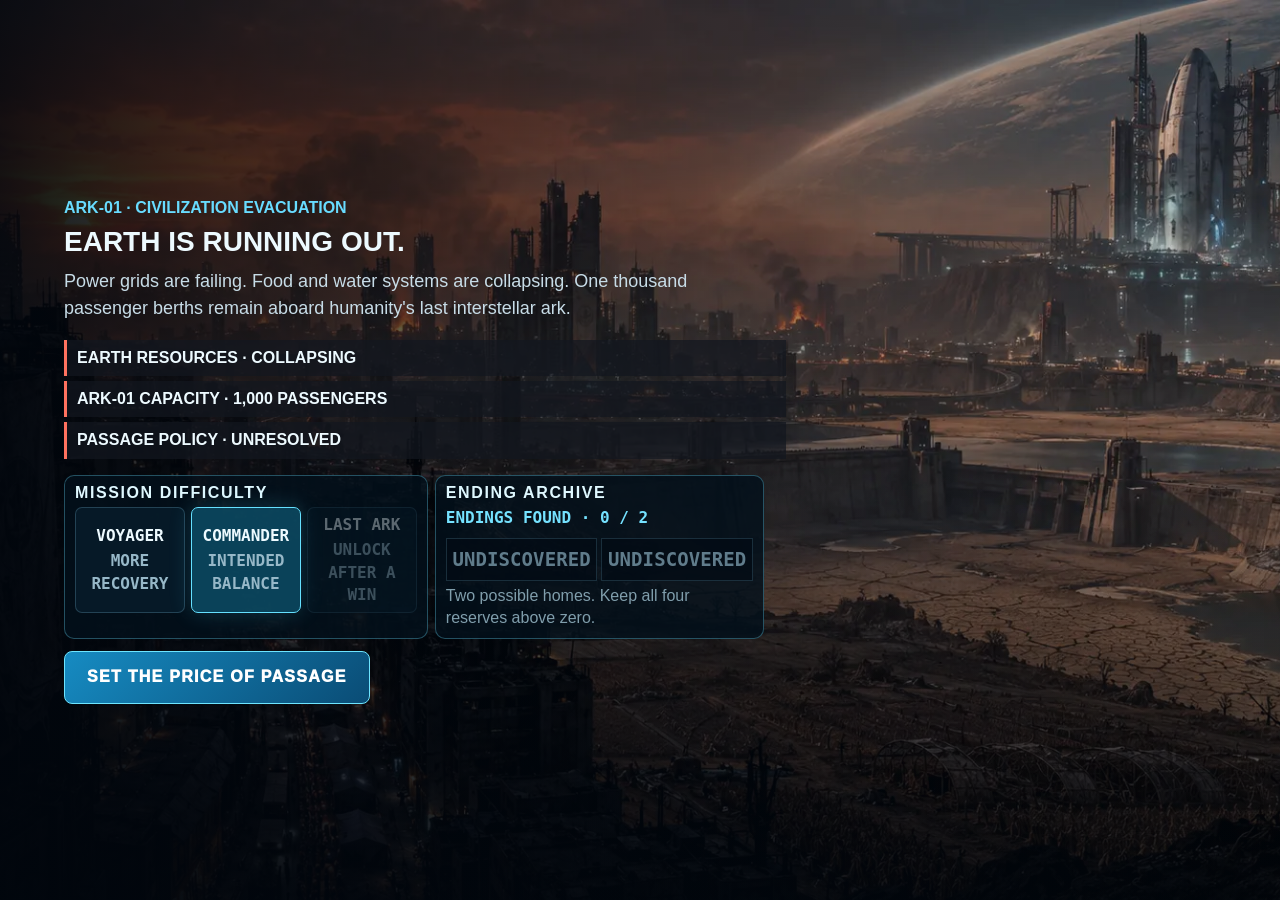
==== index.html @ 99e038f5 "Add files via upload Upload ARK-01 game" ====
<!DOCTYPE html>
<html lang="en">
<head>
<meta charset="UTF-8">
<meta name="viewport" content="width=device-width, initial-scale=1.0">
<title>V41.6 · ARK-01 · Harbinger Protocol</title>
<style>
  :root{
    --bg0:#04060f; --bg1:#0a1122; --bg2:#101a33;
    --line:#1e2c4e; --line2:#2c3f6e;
    --txt:#cfd9f0; --txt-dim:#7c8bb0; --txt-faint:#4a5678;
    --accent:#3ec9ff; --accent2:#7f6bff; --good:#4ade80; --warn:#fbbf24; --bad:#f87171;
    --gold:#f6b93b; --blue:#3ec9ff; --green:#4ade80; --red:#f87171; --purple:#c084fc;
  }
  *{box-sizing:border-box; margin:0; padding:0;}
  html,body{height:100%;}
  body{font-family:'Segoe UI','PingFang SC','Microsoft YaHei',system-ui,sans-serif;
    background:#04060f; color:var(--txt); overflow:hidden; user-select:none;}
  #stars, #nebula{position:fixed; inset:0; z-index:0; display:block;}
  #nebula{opacity:.55;}
  #app{position:relative; z-index:1; height:100vh; display:flex; flex-direction:column;}
  .screen{position:absolute; inset:0; z-index:10; display:flex; flex-direction:column;
    justify-content:center; align-items:center; text-align:center; padding:2vh 4vw; overflow-y:auto;}
  .hidden{display:none !important;}
  .title-big{font-size:max(16px, min(5vw,52px)); font-weight:800; letter-spacing:.14em; line-height:1.1;
    background:linear-gradient(90deg,#3ec9ff,#7f6bff,#f6b93b); -webkit-background-clip:text;
    background-clip:text; color:transparent; filter:drop-shadow(0 0 22px rgba(63,201,255,.35));}
  .subtitle{font-size:max(16px, min(2.6vw,20px)); color:var(--txt-dim); letter-spacing:.4em; margin-top:10px;}
  .panel{background:linear-gradient(180deg,rgba(16,26,51,.8),rgba(6,10,24,.9));
    border:1px solid var(--line); border-radius:14px; padding:22px 26px;
    box-shadow:0 8px 40px rgba(0,0,0,.55);}
  .btn{font-family:inherit; font-size:16px; font-weight:700; letter-spacing:.06em; cursor:pointer;
    padding:13px 30px; border-radius:10px; border:1px solid var(--line2); color:var(--txt);
    background:linear-gradient(180deg,#1a2a50,#0d1730); transition:.18s;}
  .btn:hover{transform:translateY(-2px); border-color:var(--accent); box-shadow:0 0 20px rgba(62,201,255,.28);}
  .btn.primary{background:linear-gradient(180deg,#0f9bff,#0b6fd0); border-color:#3aa7ff;}
  .btn.gold{background:linear-gradient(180deg,#f6b93b,#d8830a); color:#1a1200; border-color:#ffce6e;}
  .btn.big{font-size:19px; padding:15px 40px; letter-spacing:.1em; border-radius:14px;}
  @keyframes pulse{0%,100%{box-shadow:0 0 0 0 rgba(246,185,59,.55),0 8px 30px rgba(0,0,0,.4);}
    50%{box-shadow:0 0 0 10px rgba(246,185,59,0),0 8px 30px rgba(0,0,0,.4);}}
  .btn.gold.big{animation:pulse 2s infinite;}
  #advBar{display:flex; flex-direction:column; align-items:center; gap:5px; flex-shrink:0;
    padding:8px 18px 10px; border-top:1px solid rgba(246,185,59,.25);
    background:linear-gradient(180deg,rgba(20,15,5,.15),rgba(10,17,34,.3));}
  #advHint{font-size:16px; color:#7c8bb0; letter-spacing:.05em;}
  .btn:disabled{opacity:.45; cursor:not-allowed; transform:none;}
  .fade-in{animation:fadeIn .5s ease both;}
  @keyframes fadeIn{from{opacity:0; transform:translateY(10px);} to{opacity:1; transform:none;}}
  .mono{font-family:ui-monospace,'Cascadia Code',Consolas,monospace;}

  /* ----- 顶部状态栏：里程碑/系统仪表盘 ----- */
  #topbar{position:relative; z-index:20; display:flex; align-items:center; gap:10px;
    padding:8px 14px; background:linear-gradient(180deg,rgba(10,17,34,.95),rgba(6,10,24,.85));
    border-bottom:1px solid var(--line); flex-wrap:wrap;}
  .brand{font-weight:800; font-size:16px; letter-spacing:.2em; color:#7fd8ff; white-space:nowrap;}
  .stat{padding:4px 10px; border-radius:8px; border:1px solid var(--line); background:rgba(16,26,51,.5);
    display:flex; flex-direction:column; align-items:center; min-width:52px; line-height:1.15;}
  .stat .lbl{font-size:16px; color:var(--txt-faint); letter-spacing:.08em;}
  .stat .val{font-size:16px; font-weight:700; font-variant-numeric:tabular-nums;}
  .stat .low{color:var(--bad) !important; animation:blink 1s infinite;}
  @keyframes blink{50%{opacity:.35;}}
  .spacer{flex:1;}

  /* ----- 主舞台 ----- */
  #stage{flex:1; position:relative; z-index:15; display:flex; padding:10px 14px; gap:14px; overflow:hidden;}
  #feed{flex:1; position:relative; background:rgba(10,17,34,.55); border:1px solid var(--line);
    border-radius:12px; display:flex; flex-direction:column; overflow:hidden; min-width:0;}
  #scenewrap{flex:1 1 0; position:relative; overflow:hidden; min-height:0; background:
    radial-gradient(120% 90% at 20% 0%, rgba(30,52,94,.35), transparent 60%),
    radial-gradient(90% 70% at 85% 90%, rgba(98,68,190,.18), transparent 55%);}
  #scene{position:absolute; inset:0; display:flex; flex-direction:column;}
  #sceneHead{padding:10px 16px 2px; display:flex; align-items:baseline; gap:12px;}
  #sceneDay{font-size:16px; color:var(--txt-faint); letter-spacing:.1em;}
  #sceneTitle{font-size:19px; font-weight:800; color:#e6eeff;}
  #sceneDesc{padding:6px 16px 4px; color:var(--txt-dim); line-height:1.6; min-height:38px; font-size:16px;}
  #sceneVis{flex:1; position:relative;}
  #eventLog{max-height:150px; min-height:64px; flex-shrink:0; overflow-y:auto; padding:4px 16px 8px; font-size:16px; color:#aebbdc; line-height:1.75;
    border-top:1px dashed rgba(30,44,78,.5);}
  #eventLog .new{color:#ffd9a0;}

  /* 侧栏 */
  #sideStack{width:330px; display:flex; flex-direction:column; gap:10px; overflow-y:auto; padding-right:2px; flex-shrink:0;}
  #sysPanel{background:linear-gradient(180deg,rgba(16,26,51,.85),rgba(6,10,24,.92));
    border:1px solid var(--line); border-radius:12px; padding:12px;}
  #sysTitle{font-size:16px; font-weight:800; color:#bfe6ff; letter-spacing:.12em; margin-bottom:6px;}
  #sysTitle span{font-size:16px; color:var(--txt-faint); font-weight:400;}
  .sysrow{display:flex; align-items:center; gap:8px; padding:4px 6px; border-radius:8px; margin-bottom:4px;
    background:rgba(13,22,44,.6); border:1px solid rgba(30,44,78,.4);}
  .sysrow .sicon{width:26px;height:26px;border-radius:6px; display:flex;align-items:center;justify-content:center;font-size:16px;flex-shrink:0;}
  .sysrow .smeta{flex:1; min-width:0;}
  .sysrow .sn{font-size:16px; font-weight:700; white-space:nowrap; overflow:hidden; text-overflow:ellipsis;}
  .sysrow .lvl{display:flex; align-items:center; gap:3px;}
  .pix{width:7px;height:9px;border-radius:1px;}
  .sysrow arc{display:flex;gap:2px;}
  #crewRibbon{display:flex; flex-direction:column; gap:8px;}
  .member{background:linear-gradient(180deg,rgba(16,26,51,.8),rgba(8,14,30,.9)); border:1px solid var(--line);
    border-radius:12px; padding:10px 12px;}
  .member-head{display:flex; align-items:center; gap:9px;}
  .avatar{width:34px;height:34px;border-radius:50%; display:flex;align-items:center;justify-content:center;
    font-size:18px; font-weight:800; color:#04101f; flex-shrink:0;}
  .member-name{font-weight:700; font-size:16px;}
  .member-role{font-size:16px; color:var(--txt-faint); margin-top:1px;}
  .member .bars{margin-top:7px; display:flex; flex-direction:column; gap:4px;}
  .bar{display:grid; grid-template-columns:40px 1fr 30px; align-items:center; gap:6px;}
  .bar .bl{font-size:16px; color:var(--txt-faint); text-transform:uppercase;}
  .bar .track{height:6px; border-radius:4px; background:#0a1628; overflow:hidden; border:1px solid rgba(255,255,255,.05);}
  .bar .fill{height:100%; border-radius:4px; transition:width .35s;}
  .bar .bv{font-size:16px; color:var(--txt-dim); text-align:right;}
  .member .act{margin-top:7px; display:flex; gap:5px; flex-wrap:wrap;}
  .chip{font-size:16px; padding:4px 9px; border-radius:6px; border:1px solid var(--line2); cursor:pointer;
    background:#101a33; color:var(--txt-dim); transition:.15s;}
  .chip:hover{border-color:var(--accent); color:var(--txt);}
  .chip:disabled{opacity:.4; cursor:not-allowed;}
  .badge{display:inline-block; font-size:16px; padding:1px 7px; border-radius:20px; margin-left:6px;}
  .badge.ok{background:#071f12; color:var(--good); border:1px solid #1e5c33;}
  .badge.warn{background:#2a2008; color:var(--warn); border:1px solid #6b5210;}
  .badge.crit{background:#2a0a0a; color:var(--bad); border:1px solid #7a1e1e;}

  /* ----- PRE-LAUNCH / PROTOCOL 01 : one-screen allocation board ----- */
  #scr-prelude{overflow:hidden;padding:1.4vh 2vw;}
  #allocWrap{width:min(96vw,1540px);max-width:none;height:96vh;}
  .proto{font-family:ui-monospace,'Cascadia Code',Consolas,monospace;text-align:left;display:flex;flex-direction:column;height:100%;min-height:0;}
  .proto-head{background:linear-gradient(180deg,rgba(10,17,34,.96),rgba(7,12,27,.92));border:1px solid var(--line);border-left:4px solid var(--accent);
    padding:10px 15px;border-radius:10px;font-size:16px;line-height:1.35;color:var(--txt-dim);flex:0 0 auto;}
  .proto-head .t{color:#e6eeff;font-weight:800;font-size:max(16px, clamp(19px,1.6vw,27px));letter-spacing:.035em;display:inline-block;margin-right:18px;}
  .proto-head .warn{color:var(--warn);}
  .proto-summary{display:flex;align-items:center;gap:12px;flex-wrap:wrap;margin-top:4px;}
  .proto-rule{font-size:16px;color:var(--txt-faint);}
  .alloc-grid{display:grid;grid-template-columns:repeat(5,minmax(0,1fr));grid-template-rows:repeat(2,minmax(0,1fr));gap:10px;margin-top:10px;
    flex:1;min-height:0;overflow:visible;padding:0;align-content:stretch;}
  .alloc-card{border:1px solid var(--line);border-radius:12px;background:linear-gradient(180deg,rgba(15,25,49,.9),rgba(8,14,30,.88));padding:11px 11px 10px;position:relative;min-width:0;min-height:0;display:flex;flex-direction:column;justify-content:space-between;box-shadow:0 8px 25px rgba(0,0,0,.22);transition:.16s;}
  .alloc-card:hover{border-color:#45649b;transform:translateY(-1px);}
  .alloc-card.danger{border-color:rgba(248,113,113,.72);}
  .alloc-card.good{border-color:rgba(74,222,128,.62);}
  .alloc-card.neutral{border-color:rgba(62,201,255,.28);}
  .alloc-top{display:flex;align-items:center;gap:8px;margin-bottom:7px;min-width:0;}
  .alloc-visual{height:clamp(72px,8.4vh,108px);border:1px solid rgba(92,126,174,.24);border-radius:9px;margin:1px 0 7px;overflow:hidden;position:relative;
    background:radial-gradient(circle at 50% 45%,rgba(45,92,140,.15),transparent 55%),linear-gradient(180deg,rgba(8,17,34,.82),rgba(5,11,24,.92));}
  .alloc-visual:before{content:'';position:absolute;inset:0;opacity:.18;background-image:linear-gradient(rgba(120,160,210,.16) 1px,transparent 1px),linear-gradient(90deg,rgba(120,160,210,.16) 1px,transparent 1px);background-size:18px 18px;pointer-events:none;}
  .alloc-visual svg{width:100%;height:100%;display:block;position:relative;z-index:1;}
  .alloc-visual .pulse{transform-origin:center;animation:allocPulse 2.6s ease-in-out infinite;}
  .alloc-visual .scan{animation:allocScan 2.8s ease-in-out infinite;}
  @keyframes allocPulse{0%,100%{opacity:.45}50%{opacity:1}}
  @keyframes allocScan{0%{opacity:.2;transform:translateX(-7px)}50%{opacity:1;transform:translateX(7px)}100%{opacity:.2;transform:translateX(-7px)}}
  .aicon{font-size:21px;line-height:1;flex:0 0 auto;}
  .alloc-title{font-size:max(16px, clamp(11px,.86vw,14px));font-weight:800;color:#edf4ff;letter-spacing:.035em;line-height:1.2;white-space:nowrap;overflow:hidden;text-overflow:ellipsis;min-width:0;flex:1;}
  .alloc-num{font-size:16px;color:var(--txt-faint);border:1px solid var(--line2);border-radius:5px;padding:2px 5px;flex:0 0 auto;}
  .info-mark{position:relative;width:22px;height:22px;border-radius:50%;border:1px solid rgba(127,216,255,.6);display:flex;align-items:center;justify-content:center;
    color:#7fd8ff;font-weight:900;font-size:16px;cursor:help;background:rgba(62,201,255,.07);flex:0 0 auto;z-index:8;}
  .info-mark:hover,.info-mark.open{background:rgba(62,201,255,.16);border-color:#7fd8ff;}
  .info-tip{position:absolute;left:50%;top:28px;transform:translateX(-50%);width:min(320px,28vw);padding:10px 11px;border-radius:10px;border:1px solid #35507f;
    background:rgba(5,10,22,.98);box-shadow:0 14px 34px rgba(0,0,0,.62);font-size:16px;line-height:1.45;color:#bcc9e4;display:none;z-index:80;white-space:normal;}
  .info-mark:hover .info-tip,.info-mark.open .info-tip{display:block;}
  .info-tip b{color:#e8f2ff;} .info-tip .risk{color:#ffb4b4;margin-top:6px;} .info-tip .techline{color:#9fe7c4;margin-top:6px;}
  .alloc-value{display:flex;align-items:baseline;gap:7px;margin:2px 0 7px;}
  .alloc-value .big{font-size:max(16px, clamp(26px,2vw,34px));font-weight:900;color:var(--gold);line-height:1;}
  .alloc-value .ten{font-size:16px;color:var(--txt-faint);letter-spacing:.08em;}
  .arow{display:grid;grid-template-columns:30px minmax(60px,1fr) 30px;align-items:center;gap:7px;margin:0;}
  .slider{width:100%;-webkit-appearance:none;appearance:none;height:6px;border-radius:6px;background:linear-gradient(90deg,#152642,#0a1628);outline:none;}
  .slider::-webkit-slider-thumb{-webkit-appearance:none;appearance:none;width:17px;height:17px;border-radius:50%;background:#3ec9ff;cursor:pointer;border:2px solid #c9efff;box-shadow:0 0 10px rgba(62,201,255,.35);}
  .slider::-moz-range-thumb{width:17px;height:17px;border-radius:50%;background:#3ec9ff;cursor:pointer;border:2px solid #c9efff;}
  .minus,.plus{width:30px;height:30px;border-radius:7px;border:1px solid var(--line2);background:#101a33;color:var(--txt);font-size:18px;font-weight:800;cursor:pointer;line-height:1;}
  .minus:hover,.plus:hover{border-color:var(--accent);color:#7fd8ff;}
  .minus:disabled,.plus:disabled{opacity:.3;cursor:not-allowed;}
  .alloc-foot{flex:0 0 auto;margin-top:9px;text-align:center;display:flex;align-items:center;justify-content:center;gap:12px;min-height:52px;}
  .budget{font-family:ui-monospace,Consolas,monospace;font-size:16px;font-weight:700;padding:5px 10px;border:1px solid var(--line);border-radius:8px;display:inline-block;margin:0;}
  .budget .avail{color:var(--gold);font-size:16px;}
  .alloc-foot-note{font-size:16px;color:var(--txt-faint);}
  #btnLaunch{height:42px!important;width:280px!important;font-size:16px!important;padding:8px 16px!important;}
  @media(max-width:1180px){
    #allocWrap{width:98vw;} .alloc-grid{gap:7px;} .alloc-card{padding:9px 8px;} .alloc-title{font-size:16px;} .info-tip{width:250px;}
  }

  /* 结局/提示屏 */
  .ending{max-width:720px;}
  .ending .emblem{font-size:64px; margin-bottom:12px;}
  .ending h2{font-size:30px; font-weight:800; letter-spacing:.08em; margin-bottom:8px;}
  .ending .summary{margin:18px auto; max-width:560px; color:var(--txt-dim); line-height:1.8; text-align:left;
    background:rgba(16,26,51,.6); border:1px solid var(--line); border-radius:12px; padding:16px 20px;}
  .ending .summary li{margin:6px 0; list-style:none;}
  .log-line{padding:2px 0;}
  .drift{animation:drift 6s ease-in-out infinite;}
  @keyframes drift{0%{transform:translate(0,0) rotate(-1.2deg);}25%{transform:translate(-3px,-3px) rotate(0.6deg);}50%{transform:translate(1px,-6px) rotate(1.2deg);}75%{transform:translate(3px,-2px) rotate(-0.4deg);}100%{transform:translate(0,0) rotate(-1.2deg);}}
  @keyframes fadePulse{0%,100%{opacity:.25;}50%{opacity:.5;}}
  /* 飞船船坞升级过渡动画 */
  .dockOverlay{position:fixed;inset:0;z-index:300;background:radial-gradient(circle at 50% 55%,rgba(20,30,60,.6),rgba(2,5,14,.96));display:flex;flex-direction:column;align-items:center;justify-content:center;}
  .dockHull{position:relative;width:min(70vw,560px);height:min(44vh,320px);}
  .dockHull svg{width:100%;height:100%;}
  .dockRig{position:absolute;animation:rigSway 2.4s ease-in-out infinite;}
  @keyframes rigSway{0%,100%{transform:translateY(-4px)}50%{transform:translateY(4px)}}
  .dockArms{position:absolute;top:0;left:50%;transform:translateX(-50%);color:#3ec9ff;}
  .dockGlow{position:absolute;inset:0;border-radius:50%;background:radial-gradient(circle,rgba(62,201,255,.0),rgba(62,201,255,.0));}
  .dockGlow.on{animation:glowPulse 2.6s ease-in-out infinite;}
  @keyframes glowPulse{0%,100%{box-shadow:0 0 40px 20px rgba(62,201,255,.15);}50%{box-shadow:0 0 90px 45px rgba(62,201,255,.32);}}
  .dockFlare{position:absolute;top:-10%;left:50%;transform:translateX(-50%);width:70%;height:16px;background:linear-gradient(90deg,transparent,#7fe8ff,transparent);filter:blur(3px);opacity:0;}
  .dockFlare.on{animation:flareSweep 2.2s ease-in-out infinite;}
  @keyframes flareSweep{0%,100%{opacity:0;transform:translateX(-50%) scaleX(.2);}50%{opacity:.9;transform:translateX(-50%) scaleX(1);}}
  .dockPop{position:absolute;width:12px;height:12px;border-radius:50%;background:#ffd76a;opacity:0;}
  .dockStage{position:absolute;top:0;left:0;right:0;bottom:0;display:flex;align-items:center;justify-content:center;font-size:max(16px, min(9vw,84px));font-weight:900;letter-spacing:.06em;opacity:0;}
  .dockStage.show{animation:stageZoom 1.6s ease-out both;}
  @keyframes stageZoom{0%{opacity:0;transform:scale(.4);}55%{opacity:1;transform:scale(1.05);}100%{opacity:0;transform:scale(1.25);}}
  .dockMsg{margin-top:14px;font-size:16px;letter-spacing:.08em;text-align:center;line-height:1.7;}
  .gold-ship{animation:goldShift 3s linear infinite;}
  @keyframes goldShift{0%{filter:drop-shadow(0 0 6px #f6b93b) brightness(1);}50%{filter:drop-shadow(0 0 18px #ffd76a) brightness(1.25);}100%{filter:drop-shadow(0 0 6px #f6b93b) brightness(1);}}
  /* 每日事件配图淡入 */
  @keyframes sceneIn{0%{opacity:0;transform:scale(1.15);}100%{opacity:1;transform:scale(1);}}
  /* 全屏配图进场 + 点击提示脉动 */
  @keyframes sceneFullIn{0%{opacity:0;transform:scale(1.08);}100%{opacity:1;transform:scale(1);}}
  @keyframes scenePulse{0%,100%{opacity:.35;}50%{opacity:1;}}
  @media (max-width:860px){.alloc-grid{grid-template-columns:1fr;} #sideStack{width:270px;} #stage{flex-wrap:wrap;}}


  /* ===== ARK-01 INTERACTIVITY V2 ===== */
  .action-strip{display:flex;align-items:center;justify-content:center;gap:10px;flex-wrap:wrap;width:100%;}
  .ap-readout{font:700 16px ui-monospace,Consolas,monospace;letter-spacing:.13em;color:#7fe8ff;border:1px solid rgba(62,201,255,.35);background:rgba(7,20,38,.75);padding:9px 12px;border-radius:9px;min-width:190px;}
  .ship-build-hint{position:absolute;left:50%;bottom:10px;transform:translateX(-50%);z-index:5;padding:7px 13px;border:1px solid rgba(62,201,255,.42);border-radius:20px;background:rgba(3,10,24,.78);color:#7fd8ff;font-size:16px;font-weight:800;letter-spacing:.12em;cursor:pointer;animation:scenePulse 2.1s infinite;backdrop-filter:blur(5px);}
  .member[draggable="true"]{cursor:grab;transition:.16s;}
  .member[draggable="true"]:active{cursor:grabbing;}
  .member.dragging{opacity:.45;transform:scale(.98);}
  .sysrow.crew-drop{border-color:#3ec9ff;box-shadow:0 0 0 2px rgba(62,201,255,.12),inset 0 0 20px rgba(62,201,255,.08);}
  .sysrow::after{content:'DROP CREW';font-size:16px;letter-spacing:.08em;color:transparent;margin-left:auto;transition:.15s;}
  .sysrow.crew-drop::after{color:#7fd8ff;}
  .eng-overlay{position:fixed;inset:0;z-index:410;background:radial-gradient(circle at 50% 44%,rgba(18,39,73,.82),rgba(1,4,12,.97));display:flex;align-items:center;justify-content:center;padding:18px;}
  .eng-panel{width:min(1180px,96vw);height:min(760px,94vh);background:linear-gradient(180deg,rgba(11,20,42,.98),rgba(3,8,20,.99));border:1px solid #2c4f79;border-radius:18px;box-shadow:0 24px 80px rgba(0,0,0,.75),0 0 60px rgba(62,201,255,.08);display:grid;grid-template-rows:auto 1fr;overflow:hidden;}
  .eng-head{display:flex;align-items:center;gap:12px;padding:13px 18px;border-bottom:1px solid #243b60;background:rgba(8,16,34,.85);}
  .eng-title{font-size:18px;font-weight:900;letter-spacing:.12em;color:#dff5ff;}
  .eng-sub{font-size:16px;color:#60769e;letter-spacing:.08em;margin-top:3px;}
  .eng-body{display:grid;grid-template-columns:minmax(0,1.55fr) minmax(300px,.75fr);min-height:0;}
  .eng-stage{position:relative;overflow:hidden;background:radial-gradient(circle at 50% 45%,rgba(31,62,106,.34),transparent 55%),linear-gradient(rgba(62,201,255,.035) 1px,transparent 1px),linear-gradient(90deg,rgba(62,201,255,.035) 1px,transparent 1px);background-size:auto,30px 30px,30px 30px;}
  .eng-ship{position:absolute;left:50%;top:48%;transform:translate(-50%,-50%);width:min(620px,82%);aspect-ratio:1.8/1;filter:drop-shadow(0 18px 40px rgba(62,201,255,.18));}
  .eng-ship svg{position:absolute;inset:0;width:100%;height:100%;}
  .hardpoint{position:absolute;width:84px;min-height:48px;transform:translate(-50%,-50%);border:1px dashed #3f668d;border-radius:10px;background:rgba(3,11,25,.78);color:#6781aa;font:800 16px ui-monospace,Consolas,monospace;letter-spacing:.05em;display:flex;align-items:center;justify-content:center;text-align:center;padding:4px;cursor:pointer;transition:.18s;z-index:4;}
  .hardpoint:hover,.hardpoint.drag-over{border-color:#7fe8ff;color:#dff7ff;background:rgba(15,50,78,.82);box-shadow:0 0 24px rgba(62,201,255,.26);}
  .hardpoint.installed{border-style:solid;border-color:#4ade80;color:#baf7cd;background:rgba(8,45,28,.82);box-shadow:0 0 22px rgba(74,222,128,.12);}
  .hardpoint.installing{animation:installPulse .55s ease-out;}
  @keyframes installPulse{0%{transform:translate(-50%,-50%) scale(.7);box-shadow:0 0 0 rgba(127,232,255,0)}60%{transform:translate(-50%,-50%) scale(1.15);box-shadow:0 0 45px rgba(127,232,255,.7)}100%{transform:translate(-50%,-50%) scale(1)}}
  .eng-side{border-left:1px solid #243b60;padding:14px;overflow-y:auto;background:rgba(4,9,21,.76);}
  .eng-section{margin-bottom:15px;}
  .eng-section-title{font-size:16px;color:#8fb3d8;font-weight:900;letter-spacing:.13em;margin-bottom:8px;display:flex;justify-content:space-between;align-items:center;}
  .part-card{display:grid;grid-template-columns:36px 1fr auto;gap:9px;align-items:center;border:1px solid #263c60;border-radius:10px;background:linear-gradient(180deg,#101d38,#091328);padding:9px 10px;margin-bottom:7px;cursor:grab;transition:.16s;}
  .part-card:hover{border-color:#3ec9ff;transform:translateX(-2px);box-shadow:0 0 18px rgba(62,201,255,.12);}
  .part-card.empty{opacity:.35;cursor:not-allowed;filter:grayscale(.8);}
  .part-icon{font-size:23px;text-align:center;}.part-name{font-size:16px;font-weight:800;color:#e2ebff}.part-desc{font-size:16px;color:#66789d;margin-top:2px}.part-count{font:900 16px ui-monospace,Consolas;color:#ffd76a;}
  .fault-card{border:1px solid rgba(248,113,113,.42);background:rgba(58,11,18,.45);border-radius:10px;padding:9px 10px;margin-bottom:7px;}
  .fault-card.training{border-color:rgba(251,191,36,.5);background:rgba(60,42,8,.38);}
  .fault-name{font-size:16px;font-weight:850;color:#ffd8d8}.fault-meta{font-size:16px;color:#a87c83;margin:3px 0 7px;line-height:1.4;}
  .eng-toast{position:absolute;left:50%;top:18px;transform:translateX(-50%);z-index:20;background:rgba(5,13,28,.95);border:1px solid #3ec9ff;border-radius:10px;padding:9px 15px;color:#dff7ff;font-size:16px;letter-spacing:.05em;opacity:0;pointer-events:none;transition:.2s;}
  .eng-toast.show{opacity:1;transform:translate(-50%,5px);}
  .eng-stats{position:absolute;left:15px;bottom:13px;display:flex;gap:7px;flex-wrap:wrap;z-index:5}.eng-chip{font:800 16px ui-monospace,Consolas;border:1px solid #29486d;background:rgba(5,14,30,.83);padding:5px 8px;border-radius:7px;color:#8fb6db;}
  .repair-overlay{position:fixed;inset:0;z-index:430;background:rgba(0,3,10,.84);display:flex;align-items:center;justify-content:center;padding:20px;}
  .repair-console{width:min(620px,94vw);border:1px solid #436d95;border-radius:16px;background:linear-gradient(180deg,#0c1a33,#050b17);padding:20px;box-shadow:0 20px 80px #000;}
  .repair-grid{position:relative;height:230px;margin:14px 0;border:1px solid #263e61;border-radius:12px;background:radial-gradient(circle at 50% 50%,rgba(62,201,255,.1),transparent 60%),#07101f;overflow:hidden;}
  .leak-node{position:absolute;width:46px;height:46px;border-radius:50%;border:2px solid #f87171;background:rgba(248,113,113,.13);color:#ffd8d8;cursor:pointer;animation:pulse 1.2s infinite;}
  .leak-node.sealed{border-color:#4ade80;background:rgba(74,222,128,.14);color:#bff7ce;animation:none;}
  .breaker-row{display:flex;justify-content:center;gap:14px;align-items:center;height:100%;}.breaker{width:92px;height:110px;border-radius:12px;border:1px solid #3e5d84;background:#0c1a31;color:#9bb9db;font-size:22px;font-weight:900;cursor:pointer}.breaker.hit{background:#153b2a;border-color:#4ade80;color:#baf7cd}.breaker.bad{animation:shake .25s}.filter-row{display:flex;justify-content:center;gap:12px;align-items:center;height:100%}.filter-cell{width:120px;height:120px;border:1px solid #365474;border-radius:50%;background:#0c172a;color:#8eabcd;cursor:pointer}.filter-cell.hot{box-shadow:inset 0 0 30px rgba(251,191,36,.14)}
  @keyframes shake{25%{transform:translateX(-5px)}75%{transform:translateX(5px)}}
  .spark{position:absolute;width:6px;height:6px;border-radius:50%;background:#fff6a6;box-shadow:0 0 12px #3ec9ff;animation:sparkFly .55s ease-out forwards;pointer-events:none;z-index:12}@keyframes sparkFly{to{transform:translate(var(--sx),var(--sy)) scale(.1);opacity:0}}
  @media(max-width:900px){.eng-body{grid-template-columns:1fr}.eng-side{border-left:0;border-top:1px solid #243b60;max-height:42vh}.eng-stage{min-height:360px}.eng-panel{height:96vh}}


  /* High-resolution ship art is the single ship visual throughout gameplay. */
  .cinematic-ship-art{position:absolute;inset:0;width:100%;height:100%;object-fit:cover;object-position:center;animation:cinematicShipDrift 14s ease-in-out infinite alternate;filter:saturate(1.08) contrast(1.03) brightness(.9)}
  .cinematic-ship-stage::before{content:'';position:absolute;z-index:2;inset:0;background:radial-gradient(circle at 69% 58%,rgba(92,220,255,.2),transparent 18%),linear-gradient(90deg,rgba(1,7,15,.22),transparent 45%,rgba(1,7,15,.08));pointer-events:none}
  .cinematic-ship-stage::after{content:'';position:absolute;z-index:3;left:62%;top:55%;width:22%;height:19%;background:radial-gradient(ellipse,rgba(93,222,255,.24),transparent 70%);filter:blur(9px);animation:engineBreathe 2.2s ease-in-out infinite;pointer-events:none}
  @keyframes cinematicShipDrift{to{transform:scale(1.045) translate3d(-.7%,.35%,0)}}
  @keyframes engineBreathe{50%{opacity:.45;transform:scale(1.08)}}
  .hardpoint{z-index:22;}
  .concept-thumb{width:100%;border-radius:10px;border:1px solid #2b4667;display:block;cursor:zoom-in;opacity:.82;transition:.18s;box-shadow:0 10px 28px rgba(0,0,0,.28);}
  .concept-thumb:hover{opacity:1;border-color:#d1ad65;transform:translateY(-1px);}
  .concept-caption{font-size:16px;color:#687e9d;line-height:1.5;margin-top:6px;}
  .concept-overlay{position:fixed;inset:0;z-index:460;background:rgba(0,2,8,.94);display:flex;align-items:center;justify-content:center;padding:22px;cursor:zoom-out;}
  .concept-overlay img{max-width:96vw;max-height:92vh;object-fit:contain;border:1px solid #3a5674;border-radius:12px;box-shadow:0 30px 110px #000;}

/* ===== ARK-01 · SIMPLE ESCAPE LOOP ===== */
body.simple-mode{overflow:hidden;background:#02050c;}
body.simple-mode #topbar{display:none!important;}
body.simple-mode #stage{display:block!important;padding:0;overflow:hidden;}
.escape-shell{height:100%;display:grid;grid-template-rows:auto 1fr auto;position:relative;color:#dce8f7;font-size:16px;}
.escape-head{height:72px;display:flex;align-items:center;gap:18px;padding:10px 22px;border-bottom:1px solid rgba(112,169,207,.24);background:linear-gradient(180deg,rgba(7,15,29,.97),rgba(4,10,21,.9));box-shadow:0 10px 35px rgba(0,0,0,.22);z-index:4;}
.escape-brand{min-width:190px}.escape-brand b{display:block;font-size:18px;letter-spacing:.18em;color:#e9f7ff}.escape-brand span{display:block;margin-top:3px;font:700 16px ui-monospace,Consolas,monospace;letter-spacing:.12em;color:#6683a0}
.escape-resources{display:flex;align-items:center;gap:8px;flex:1;}
.resource-pill{min-width:105px;padding:8px 12px;border:1px solid rgba(102,147,181,.28);border-radius:10px;background:rgba(12,27,46,.68);}
.resource-pill .rlabel{display:block;color:#7892aa;font:700 16px ui-monospace,Consolas,monospace;letter-spacing:.06em}.resource-pill .rvalue{font-size:19px;font-weight:900;color:#eaf6ff}.resource-pill.warn .rvalue{color:#ffd56a}.resource-pill.bad .rvalue{color:#ff8585}
.escape-head-actions{display:flex;gap:8px}.mini-btn{border:1px solid #284765;border-radius:9px;background:#0d1c30;color:#bad0e5;padding:9px 12px;font:800 16px ui-monospace,Consolas,monospace;cursor:pointer}.mini-btn:hover{border-color:#56cfff;color:#eafaff}
.escape-main{display:grid;grid-template-columns:minmax(230px,290px) minmax(420px,1fr) minmax(250px,320px);gap:12px;min-height:0;padding:12px 16px 10px;}
.escape-panel{border:1px solid rgba(92,139,177,.25);border-radius:14px;background:linear-gradient(180deg,rgba(10,23,42,.86),rgba(4,10,22,.9));box-shadow:0 15px 45px rgba(0,0,0,.22);overflow:hidden;}
.mission-panel,.intel-panel{padding:17px;overflow-y:auto}.panel-kicker{font:800 16px ui-monospace,Consolas,monospace;letter-spacing:.12em;color:#64d6ff;margin-bottom:8px}.mission-title{font-size:22px;line-height:1.2;color:#f3f8ff;margin-bottom:9px}.mission-copy{font-size:16px;line-height:1.65;color:#9fb2c7}.mission-steps{display:grid;gap:8px;margin-top:17px}.mission-step{display:grid;grid-template-columns:25px 1fr;gap:8px;align-items:start;padding:9px;border-radius:9px;background:rgba(13,30,51,.58);color:#8298ad;line-height:1.35}.mission-step.current{border:1px solid rgba(80,209,255,.36);color:#d8f4ff;background:rgba(27,73,96,.25)}.mission-step.done{color:#72dca1}.step-dot{width:22px;height:22px;border-radius:50%;display:grid;place-items:center;border:1px solid currentColor;font:900 16px ui-monospace,monospace}
.allocation-echo{margin-top:16px;padding-top:14px;border-top:1px solid rgba(102,148,181,.2);display:grid;gap:8px}.echo-row{font-size:16px;line-height:1.45;color:#8ba2b8}.echo-row strong{color:#dcefff}.echo-good{color:#76dfa4!important}.echo-risk{color:#ffb27c!important}
.ship-panel{position:relative;min-height:0;background:radial-gradient(circle at 46% 46%,rgba(24,66,98,.28),rgba(2,7,16,.72) 68%);overflow:hidden;}
.ship-panel::after{content:'';position:absolute;inset:0;pointer-events:none;background:linear-gradient(90deg,rgba(80,169,215,.035) 1px,transparent 1px),linear-gradient(rgba(80,169,215,.035) 1px,transparent 1px);background-size:44px 44px;mask-image:radial-gradient(circle,#000,transparent 78%)}
.ship-view{position:absolute;inset:0;z-index:1}.ship-caption{position:absolute;left:18px;top:16px;z-index:3}.ship-caption b{display:block;color:#f3f8ff;font-size:16px;letter-spacing:.12em}.ship-caption span{display:block;color:#6f8ba5;font:700 16px ui-monospace,monospace;margin-top:4px}.ship-tip{position:absolute;left:50%;bottom:14px;transform:translateX(-50%);z-index:4;padding:8px 13px;border:1px solid rgba(105,190,229,.3);border-radius:20px;background:rgba(2,9,18,.75);color:#8fb7ce;font-size:16px;white-space:nowrap}
.fault-hotspot{position:absolute;z-index:8;width:76px;height:76px;border-radius:50%;border:2px solid #ff746f;background:rgba(255,64,64,.13);color:#ffd4d1;font-weight:900;cursor:pointer;display:grid;place-items:center;text-align:center;font-size:16px;line-height:1.15;box-shadow:0 0 0 12px rgba(255,73,73,.06),0 0 32px rgba(255,73,73,.34);animation:faultPulse 1.35s ease-in-out infinite;left:59%;top:45%;transform:translate(-50%,-50%)}
@keyframes faultPulse{50%{box-shadow:0 0 0 22px rgba(255,73,73,0),0 0 46px rgba(255,73,73,.62);transform:translate(-50%,-50%) scale(1.06)}}
.intel-title{font-size:17px;color:#edf7ff;margin-bottom:8px}.intel-copy{color:#90a8bd;line-height:1.55;font-size:16px}.action-stack{display:grid;gap:9px;margin-top:14px}.action-btn{width:100%;border:1px solid #31516d;border-radius:10px;background:linear-gradient(180deg,#122844,#09172a);color:#d8e9f7;padding:12px;text-align:left;cursor:pointer;font:800 16px system-ui}.action-btn small{display:block;font-size:16px;font-weight:500;color:#7f99af;margin-top:4px;line-height:1.35}.action-btn:hover,.action-btn.selected{border-color:#5bd6ff;box-shadow:0 0 24px rgba(62,201,255,.12);transform:translateY(-1px)}.action-btn:disabled{opacity:.42;cursor:not-allowed;transform:none}
.primary-action{background:linear-gradient(180deg,#0d82c4,#075584);border-color:#50cfff;color:white;text-align:center}.danger-action{border-color:#7b4141;background:linear-gradient(180deg,#3a1a20,#1d0c12)}
.crew-dock{display:grid;grid-template-columns:repeat(3,minmax(0,1fr));gap:10px;padding:10px 16px 14px;border-top:1px solid rgba(98,149,187,.22);background:linear-gradient(180deg,rgba(4,10,20,.86),rgba(2,6,13,.98));}
.crew-card-simple{display:grid;grid-template-columns:46px 1fr auto;gap:11px;align-items:center;padding:10px 13px;border:1px solid rgba(92,139,177,.28);border-radius:12px;background:rgba(10,24,42,.83);cursor:grab;transition:.15s}.crew-card-simple:hover{border-color:var(--crew);transform:translateY(-2px)}.crew-card-simple.selected{box-shadow:0 0 0 2px var(--crew),0 0 24px color-mix(in srgb,var(--crew) 22%,transparent)}.crew-face{width:42px;height:42px;border-radius:50%;display:grid;place-items:center;color:#04111c;background-color:var(--crew);background-size:95px auto;background-position:center 12%;font-size:21px;font-weight:900;border:1px solid color-mix(in srgb,var(--crew) 65%,#fff);box-shadow:0 0 16px color-mix(in srgb,var(--crew) 18%,transparent)}.crew-name-simple{font-size:16px;font-weight:900;color:#ecf7ff}.crew-role-simple{font-size:16px;color:#7894ac;margin-top:2px}.crew-state{font:800 16px ui-monospace,monospace;color:#7ee1a7;border:1px solid rgba(74,222,128,.3);padding:5px 7px;border-radius:7px}
.route-card{padding:13px;border:1px solid rgba(102,151,187,.3);border-radius:12px;background:rgba(9,24,42,.73);cursor:pointer}.route-card:hover{border-color:#63d3ff}.route-head{display:flex;justify-content:space-between;gap:8px;font-weight:900;color:#eef8ff}.route-meta{font-size:16px;color:#7f99b0;margin-top:6px;line-height:1.45}.risk-low{color:#72dfa0}.risk-medium{color:#ffd36e}.risk-high{color:#ff8f86}
.planet-orb{width:150px;height:150px;border-radius:50%;margin:30px auto 12px;position:relative;background:var(--planet);box-shadow:inset -28px -20px 40px rgba(0,0,0,.45),inset 15px 12px 28px rgba(255,255,255,.15),0 0 55px color-mix(in srgb,var(--planet-glow) 60%,transparent)}.planet-orb::before{content:'';position:absolute;inset:-16px;border-radius:50%;border:1px solid color-mix(in srgb,var(--planet-glow) 70%,transparent);transform:rotate(-14deg) scaleY(.28)}
.repair-simple{margin-top:14px;padding:12px;border:1px solid rgba(255,184,92,.3);border-radius:12px;background:#071426}.repair-nodes{display:grid;grid-template-columns:repeat(3,1fr);gap:9px;margin-top:12px}.repair-node{height:68px;border:1px solid #704344;border-radius:9px;background:#27141a;color:#ffaaa3;font-weight:900;cursor:pointer}.repair-node.sealed{border-color:#4ade80;background:#0e3020;color:#89efac}
.part-selected-hud{min-height:92px;padding:12px 13px;border:1px solid rgba(84,171,213,.3);border-radius:12px;background:linear-gradient(135deg,rgba(15,45,68,.82),rgba(6,18,33,.9));position:relative;overflow:hidden}.part-selected-hud::after{content:'';position:absolute;right:-20px;top:-35px;width:110px;height:110px;border-radius:50%;background:radial-gradient(circle,rgba(79,205,255,.18),transparent 68%)}.part-selected-hud .hud-label{font:800 16px ui-monospace,monospace;color:#64d6ff;letter-spacing:.1em}.part-selected-hud .hud-name{font-size:18px;font-weight:900;color:#f2fbff;margin-top:5px}.part-selected-hud .hud-effect{font-size:16px;color:#91abc0;margin-top:4px;line-height:1.4}
.part-tray{display:grid;grid-template-columns:1fr 1fr;gap:9px;margin-top:12px}.part-model-card{height:150px;position:relative;border:1px solid #31526e;border-radius:12px;background:radial-gradient(circle at 50% 42%,rgba(33,76,105,.32),rgba(5,16,29,.94));overflow:hidden;cursor:grab;transition:.17s}.part-model-card:hover{border-color:#66d8ff;transform:translateY(-2px);box-shadow:0 12px 26px rgba(0,0,0,.25)}.part-model-card.selected{border-color:#78e3ff;box-shadow:0 0 0 2px rgba(83,207,255,.25),0 0 28px rgba(62,201,255,.18)}.part-model-card:active{cursor:grabbing}.part-model-view{position:absolute;inset:0 0 40px;pointer-events:none}.part-model-name{position:absolute;left:0;right:0;bottom:0;height:40px;display:flex;align-items:center;justify-content:center;padding:0 7px;border-top:1px solid rgba(77,126,158,.22);background:rgba(3,12,23,.82);font:800 16px ui-monospace,monospace;color:#cce7f6;text-align:center}.part-model-count{position:absolute;right:7px;top:7px;z-index:3;min-width:29px;height:27px;display:grid;place-items:center;border:1px solid rgba(105,218,255,.4);border-radius:14px;background:rgba(3,15,27,.82);font:900 16px ui-monospace,monospace;color:#8ce7ff}.part-model-card.dragging{opacity:.48;transform:scale(.96)}
.puzzle-slot{position:absolute;z-index:12;width:96px;min-height:54px;transform:translate(-50%,-50%);border:1px dashed rgba(115,180,213,.62);border-radius:11px;background:rgba(4,19,33,.82);color:#8ebbd0;font:800 16px ui-monospace,monospace;letter-spacing:.04em;cursor:pointer;backdrop-filter:blur(5px);transition:.16s;padding:6px}.puzzle-slot::before{content:'+';display:block;font-size:18px;line-height:16px;color:#6ea7bf}.puzzle-slot.compatible{border:2px solid #68ddff;color:#e4faff;background:rgba(7,55,76,.82);box-shadow:0 0 0 8px rgba(72,207,255,.08),0 0 28px rgba(72,207,255,.36);animation:slotGlow 1.1s infinite}.puzzle-slot.compatible::before{color:#9beeff}.puzzle-slot.incompatible{opacity:.25}.puzzle-slot.installed{border-style:solid;border-color:#65dc98;color:#9df1ba;background:rgba(7,48,32,.8);pointer-events:none}.puzzle-slot.installed::before{content:'✓';color:#7ee6a4}.puzzle-slot.drag-over{transform:translate(-50%,-50%) scale(1.12);background:rgba(15,89,112,.92);box-shadow:0 0 42px rgba(91,222,255,.62)}.puzzle-slot.snap{animation:puzzleSnap .65s ease both}
@keyframes puzzleSnap{0%{transform:translate(-50%,-50%) scale(1.55);filter:brightness(2.8)}50%{box-shadow:0 0 70px #84e9ff}100%{transform:translate(-50%,-50%) scale(1);filter:none}}
.puzzle-instruction{position:absolute;right:18px;top:16px;z-index:10;max-width:260px;padding:10px 12px;border:1px solid rgba(101,211,250,.35);border-radius:10px;background:rgba(3,13,25,.82);color:#bfeeff;font:800 16px ui-monospace,monospace;line-height:1.45;text-align:right}.puzzle-instruction b{display:block;color:#fff;font-size:16px;margin-bottom:2px}.install-flash{position:absolute;inset:0;z-index:20;pointer-events:none;background:radial-gradient(circle at var(--fx,50%) var(--fy,50%),rgba(213,251,255,.95),rgba(64,206,255,.38) 8%,transparent 32%);animation:installFlash .72s ease-out forwards}@keyframes installFlash{from{opacity:1}to{opacity:0}}
@keyframes slotGlow{50%{box-shadow:0 0 22px rgba(62,201,255,.26)}}
.simple-toast{position:fixed;left:50%;top:88px;transform:translateX(-50%);z-index:520;background:rgba(4,13,24,.96);border:1px solid #477497;border-radius:10px;padding:10px 16px;color:#dff7ff;box-shadow:0 12px 40px #000;animation:toastIn .2s ease}.simple-toast.bad{border-color:#884848;color:#ffd0cc}@keyframes toastIn{from{opacity:0;transform:translate(-50%,-8px)}}
.journey-log{display:grid;gap:7px;margin-top:13px}.log-chip{padding:8px 9px;border-left:2px solid #3bbfe9;background:rgba(12,31,51,.55);font-size:16px;color:#829db4;line-height:1.4}.progress-track{height:5px;border-radius:4px;background:#0b1a2a;overflow:hidden;margin-top:9px}.progress-fill{height:100%;background:linear-gradient(90deg,#3ec9ff,#6ce2a3);transition:width .4s}
.escape-ending{position:absolute;inset:0;z-index:40;display:grid;place-items:center;padding:25px;background:radial-gradient(circle at 50% 38%,rgba(34,91,101,.45),rgba(1,5,12,.97) 70%)}.ending-card-simple{max-width:650px;padding:34px;border:1px solid rgba(114,217,170,.4);border-radius:18px;background:rgba(6,18,29,.95);text-align:center;box-shadow:0 30px 100px #000}.ending-card-simple h2{font-size:34px;color:#dfffe9;margin:9px 0}.ending-card-simple p{font-size:16px;line-height:1.7;color:#9fc1b1}
@media(max-width:1050px){.escape-main{grid-template-columns:235px 1fr}.intel-panel{position:absolute;right:14px;top:86px;width:290px;max-height:calc(100% - 180px);z-index:12;box-shadow:0 20px 55px #000}.ship-panel{grid-column:2}.crew-dock{grid-template-columns:1fr 1fr 1fr}.resource-pill{min-width:88px}.resource-pill:nth-child(4){display:none}}
@media(max-width:760px){body.simple-mode{overflow:auto}.escape-shell{height:auto;min-height:100vh}.escape-head{height:auto;flex-wrap:wrap;padding:10px}.escape-brand{min-width:150px}.escape-resources{order:3;width:100%;overflow-x:auto}.escape-main{display:flex;flex-direction:column;padding:8px}.mission-panel{min-height:180px}.ship-panel{height:410px}.intel-panel{position:static;width:auto;max-height:none}.crew-dock{grid-template-columns:1fr}.ship-tip{font-size:16px}.escape-shell{grid-template-rows:auto auto auto}}

/* ===== PROTOCOL 01 · FOUR CIVILIZATION RESERVES ===== */
#scr-prelude.core-prelude{padding:1.6vh 2vw;background:radial-gradient(circle at 50% 38%,rgba(19,55,84,.24),transparent 58%)}
.alloc-grid.core-grid{grid-template-columns:repeat(4,minmax(0,1fr));grid-template-rows:1fr;gap:14px;margin-top:12px}
.core-card{padding:0!important;overflow:hidden;border-radius:16px!important;background:linear-gradient(180deg,rgba(13,29,51,.96),rgba(4,11,24,.97))!important;box-shadow:0 20px 55px rgba(0,0,0,.34)!important}
.core-card::before{content:'';position:absolute;inset:0 0 auto;height:3px;background:linear-gradient(90deg,transparent,var(--core),transparent);opacity:.9}
.core-card:hover{transform:translateY(-3px)!important;border-color:color-mix(in srgb,var(--core) 62%,#304a68)!important;box-shadow:0 25px 65px rgba(0,0,0,.45),0 0 32px color-mix(in srgb,var(--core) 12%,transparent)!important}
.core-head{display:flex;align-items:center;gap:10px;padding:14px 15px 10px}.core-index{font:800 16px ui-monospace,monospace;color:var(--core);padding:4px 6px;border:1px solid color-mix(in srgb,var(--core) 45%,transparent);border-radius:6px}.core-title{font-size:18px;font-weight:900;letter-spacing:.045em;color:#f0f7ff;min-width:0}.core-symbol{margin-left:auto;font-size:24px;filter:drop-shadow(0 0 10px var(--core))}
.core-visual{height:clamp(190px,31vh,320px);margin:0 10px;border:1px solid rgba(100,155,192,.22);border-radius:12px;background:radial-gradient(circle at 50% 48%,color-mix(in srgb,var(--core) 14%,transparent),rgba(2,8,18,.62) 65%);position:relative;overflow:hidden}.core-visual::after{content:'STRATEGIC SYSTEM MODEL';position:absolute;left:10px;bottom:8px;color:rgba(150,190,216,.55);font:700 16px ui-monospace,monospace;letter-spacing:.1em;pointer-events:none}.core-visual-host{position:absolute;inset:0}
.core-meaning{min-height:75px;padding:11px 15px 8px;color:#9fb3c7;font-size:16px;line-height:1.5}.core-meaning b{display:block;color:var(--core);font-size:16px;letter-spacing:.08em;margin-bottom:3px}.core-impact{display:flex;align-items:center;justify-content:space-between;gap:8px;margin:0 15px 8px;padding:8px 10px;border:1px solid rgba(98,149,184,.19);border-radius:9px;background:rgba(7,19,34,.72);font-size:16px;color:#819bb2}.core-impact strong{color:#d9edf8;font-size:16px;text-align:right}
.core-control{margin-top:auto;padding:10px 15px 14px;border-top:1px solid rgba(94,145,180,.18);background:rgba(3,10,21,.62)}.core-readout{display:flex;align-items:center;gap:9px;margin-bottom:8px}.core-value{font-size:38px;line-height:1;font-weight:950;color:var(--core);text-shadow:0 0 22px color-mix(in srgb,var(--core) 38%,transparent)}.core-ten{font:700 16px ui-monospace,monospace;color:#667f96}.core-status{margin-left:auto;padding:5px 8px;border:1px solid color-mix(in srgb,var(--core) 35%,transparent);border-radius:7px;color:var(--core);font:800 16px ui-monospace,monospace;letter-spacing:.05em}
.core-adjust{display:grid;grid-template-columns:34px 1fr 34px;align-items:center;gap:8px}.core-adjust button{width:34px;height:34px;border-radius:8px;border:1px solid #34536d;background:#0d2036;color:#e3f3fc;font-size:20px;font-weight:900;cursor:pointer}.core-adjust button:hover{border-color:var(--core);color:var(--core)}.core-slider{width:100%;accent-color:var(--core);cursor:pointer}
.core-card.core-critical{border-color:rgba(255,106,106,.7)!important}.core-card.core-priority{border-color:color-mix(in srgb,var(--core) 70%,#fff)!important}
.core-launch-note{font-size:16px;color:#8197aa}.core-launch-note b{color:#d8ebf7}
@media(max-width:1050px){.alloc-grid.core-grid{grid-template-columns:repeat(2,1fr);grid-template-rows:repeat(2,minmax(430px,1fr));overflow-y:auto}.core-visual{height:220px}#scr-prelude.core-prelude{overflow-y:auto}.core-card{min-height:520px}}
@media(max-width:650px){.alloc-grid.core-grid{grid-template-columns:1fr}.core-card{min-height:540px}}

/* ===== PROTOCOL 02 · CAPTAIN SELECTION ===== */
.captain-protocol{position:fixed;inset:0;z-index:330;overflow:auto;background:radial-gradient(circle at 50% 35%,rgba(20,63,92,.34),transparent 55%),linear-gradient(135deg,#020711,#06111e 55%,#02060d);color:#eaf5ff;padding:clamp(16px,2.2vw,34px);display:grid;grid-template-rows:auto 1fr auto;gap:16px}
.captain-protocol::before{content:'';position:fixed;inset:0;pointer-events:none;background:linear-gradient(90deg,rgba(98,194,238,.035) 1px,transparent 1px),linear-gradient(rgba(98,194,238,.035) 1px,transparent 1px);background-size:52px 52px;mask-image:radial-gradient(circle,#000,transparent 78%)}
.captain-head{position:relative;display:flex;align-items:end;justify-content:space-between;gap:22px;max-width:1500px;width:100%;margin:auto}.captain-eyebrow{font:800 16px ui-monospace,monospace;letter-spacing:.18em;color:#62d8ff}.captain-head h1{font-size:max(16px, clamp(25px,3.1vw,48px));line-height:1;margin:7px 0 0;letter-spacing:.035em}.captain-head p{max-width:500px;color:#8ea7bd;line-height:1.5;font-size:16px;text-align:right}.captain-head p b{color:#d9efff}
.captain-grid{position:relative;z-index:1;display:grid;grid-template-columns:repeat(3,minmax(0,1fr));gap:clamp(10px,1.3vw,20px);max-width:1500px;width:100%;margin:auto;min-height:0}.captain-card{--cap:#69dfff;position:relative;min-height:570px;overflow:hidden;border:1px solid rgba(112,157,190,.28);border-radius:18px;background:linear-gradient(180deg,rgba(17,31,49,.82),rgba(5,13,25,.97));color:inherit;text-align:left;cursor:pointer;padding:0;box-shadow:0 24px 70px rgba(0,0,0,.38);transition:transform .22s,border-color .22s,filter .22s,box-shadow .22s}.captain-card:hover{transform:translateY(-5px);border-color:var(--cap)}.captain-card::before{content:'';position:absolute;inset:0;background:radial-gradient(circle at 50% 25%,color-mix(in srgb,var(--cap) 20%,transparent),transparent 45%);pointer-events:none}.captain-card.selected{border:2px solid var(--cap);transform:translateY(-7px);box-shadow:0 0 0 1px color-mix(in srgb,var(--cap) 65%,transparent),0 28px 80px rgba(0,0,0,.5),0 0 45px color-mix(in srgb,var(--cap) 28%,transparent)}.captain-grid.has-selection .captain-card:not(.selected){filter:saturate(.58) brightness(.62)}.captain-grid.has-selection .captain-card:not(.selected):hover{filter:saturate(.78) brightness(.82)}
.captain-portrait{height:58%;min-height:330px;position:relative;overflow:hidden;border-bottom:1px solid rgba(112,157,190,.18)}.captain-portrait img{width:100%;height:132%;object-fit:contain;object-position:center top;display:block;filter:drop-shadow(0 20px 28px #000)}.captain-portrait::after{content:'';position:absolute;inset:auto 0 0;height:42%;background:linear-gradient(transparent,rgba(5,13,25,.98))}.captain-status{position:absolute;z-index:3;left:14px;top:14px;border:1px solid rgba(154,188,211,.38);border-radius:6px;background:rgba(4,11,21,.84);padding:7px 9px;font:900 16px ui-monospace,monospace;letter-spacing:.11em;color:#8098ad}.captain-card.selected .captain-status{border-color:var(--cap);background:color-mix(in srgb,var(--cap) 18%,#06101c);color:#f5fdff;box-shadow:0 0 20px color-mix(in srgb,var(--cap) 35%,transparent)}
.captain-copy{position:relative;padding:14px 17px 17px}.captain-name-row{display:flex;align-items:start;justify-content:space-between;gap:12px}.captain-name{font-size:max(16px, clamp(19px,1.7vw,27px));font-weight:950;letter-spacing:.05em}.captain-number{font:800 16px ui-monospace,monospace;color:var(--cap)}.captain-role{margin-top:3px;color:var(--cap);font:800 16px ui-monospace,monospace;letter-spacing:.08em}.captain-quote{margin:11px 0 10px;color:#d9e8f3;font-size:16px;font-style:italic}.captain-tags{display:flex;gap:6px;flex-wrap:wrap}.captain-tags span{padding:5px 7px;border:1px solid color-mix(in srgb,var(--cap) 35%,transparent);border-radius:5px;color:#a8bfd0;font:800 16px ui-monospace,monospace;letter-spacing:.06em}.captain-doctrine{display:grid;grid-template-columns:1fr 1fr;gap:8px;margin-top:11px}.captain-doctrine div{padding:8px 9px;border-radius:8px;background:rgba(12,29,47,.78);color:#819aaf;font-size:16px;line-height:1.35}.captain-doctrine b{display:block;color:#dcecf7;font-size:16px;margin-bottom:2px}.captain-doctrine .tradeoff b{color:#ffb98c}
.captain-footer{position:relative;z-index:2;max-width:1500px;width:100%;margin:auto;display:grid;grid-template-columns:1fr minmax(300px,520px) auto;gap:14px;align-items:center;padding:13px 15px;border:1px solid rgba(101,156,191,.24);border-radius:14px;background:rgba(5,15,27,.88);backdrop-filter:blur(12px)}.captain-team{color:#7f9ab0;font:800 16px ui-monospace,monospace;letter-spacing:.08em}.captain-team b{color:#cce6f5}.captain-summary{min-height:38px;color:#8da6ba;font-size:16px;line-height:1.45}.captain-summary strong{display:block;color:#eef8ff;font-size:16px}.captain-confirm{min-width:250px;border:1px solid #61dcff;border-radius:10px;background:linear-gradient(180deg,#168bc3,#07517d);color:#fff;padding:13px 17px;font:900 16px ui-monospace,monospace;letter-spacing:.07em;cursor:pointer;box-shadow:0 0 28px rgba(69,198,244,.15)}.captain-confirm:disabled{opacity:.3;cursor:not-allowed;box-shadow:none}
.boarding-sequence{position:fixed;inset:0;z-index:600;overflow:hidden;background:radial-gradient(circle at 69% 46%,rgba(29,99,139,.34),transparent 35%),linear-gradient(145deg,#020711,#071523 58%,#02060d);color:#eaf7ff}.boarding-sequence::before{content:'';position:absolute;left:0;right:0;bottom:0;height:44%;background:linear-gradient(172deg,transparent 0 34%,rgba(75,127,153,.13) 35%,rgba(8,22,34,.94) 36%);border-top:1px solid rgba(127,207,238,.25);z-index:1}.boarding-ship{position:absolute;right:-3%;top:5%;width:68%;height:80%;filter:drop-shadow(0 20px 60px rgba(55,194,255,.22))}.boarding-hatch{position:absolute;z-index:4;left:72%;top:39%;width:78px;height:108px;border:2px solid #77e1ff;border-radius:38px 38px 8px 8px;background:radial-gradient(circle,#e6fbff,#55c7ec 20%,#163c56 55%,#040c16 75%);box-shadow:0 0 42px rgba(84,210,255,.72)}.boarding-actor{--start:8%;position:absolute;z-index:5;left:var(--start);top:30%;height:min(61vh,650px);width:25vw;animation:boardCrew 4.7s cubic-bezier(.4,.05,.28,1) forwards;animation-delay:var(--delay);opacity:0;transform-origin:50% 100%}.boarding-actor img{width:100%;height:100%;object-fit:contain;filter:drop-shadow(0 20px 22px #000)}.boarding-actor span{position:absolute;left:50%;top:13%;transform:translateX(-50%);white-space:nowrap;padding:6px 9px;border:1px solid rgba(120,175,205,.4);border-radius:6px;background:rgba(3,11,21,.85);font:900 16px ui-monospace,monospace;letter-spacing:.08em}.boarding-actor.captain span{border-color:#7ee9ff;color:#fff;box-shadow:0 0 24px rgba(84,214,255,.42)}.boarding-copy{position:absolute;z-index:10;left:4%;top:6%;max-width:460px}.boarding-copy .panel-kicker{font-size:16px}.boarding-copy h2{font-size:max(16px, clamp(29px,4vw,54px));letter-spacing:.04em;margin:5px 0}.boarding-copy p{color:#86a5ba;font:800 16px ui-monospace,monospace;letter-spacing:.08em}.boarding-skip{position:absolute;right:22px;top:20px;z-index:15;border:1px solid #365771;border-radius:8px;background:rgba(5,17,30,.82);color:#aac5d6;padding:9px 12px;cursor:pointer}
@keyframes boardCrew{0%{opacity:0;left:var(--start);top:30%;transform:scale(.95) translateY(10px)}10%{opacity:1}26%{transform:scale(.9) translateY(-7px)}42%{transform:scale(.76) translateY(5px)}58%{transform:scale(.6) translateY(-5px)}74%{opacity:1}100%{opacity:0;left:69%;top:35%;transform:scale(.19) translateY(0)}}
@media(max-width:900px){.captain-head{align-items:start}.captain-head p{display:none}.captain-grid{grid-template-columns:1fr;overflow:auto}.captain-card{min-height:410px;display:grid;grid-template-columns:42% 1fr}.captain-portrait{height:100%;min-height:410px;border-bottom:0;border-right:1px solid rgba(112,157,190,.18)}.captain-copy{align-self:center}.captain-footer{grid-template-columns:1fr}.captain-confirm{width:100%}.boarding-actor{width:35vw;height:48vh}.boarding-ship{width:85%;right:-14%}}
@media(max-width:560px){.captain-card{display:block}.captain-portrait{height:320px;min-height:0}.captain-doctrine{grid-template-columns:1fr}.captain-team{display:none}.boarding-actor{width:48vw;height:42vh}.boarding-hatch{left:70%;top:43%;width:52px;height:76px}}
@media(prefers-reduced-motion:reduce){.boarding-actor{animation-duration:.7s}.captain-card{transition:none}}

/* ===== REBUILT EMBARKATION + PROTOCOL 03 ASSEMBLY ===== */
.boarding-sequence{background:radial-gradient(circle at 73% 43%,rgba(41,145,190,.34),transparent 25%),linear-gradient(145deg,#020711,#081725 58%,#02060d)}
.boarding-sequence::before{height:48%;background:linear-gradient(173deg,transparent 0 26%,rgba(83,151,181,.11) 27%,rgba(8,22,34,.97) 29%);border-top-color:rgba(127,220,255,.32)}
.boarding-ship{right:-1%;top:1%;width:70%;height:83%}
.boarding-bridge{position:absolute;z-index:2;left:5%;top:54%;width:68%;height:18%;transform:perspective(700px) rotateX(62deg);transform-origin:right center;border:1px solid rgba(105,217,255,.4);background:linear-gradient(90deg,rgba(17,48,67,.92),rgba(48,102,126,.52));box-shadow:0 0 35px rgba(66,203,255,.14),inset 0 0 0 8px rgba(2,12,22,.42);clip-path:polygon(0 18%,100% 0,100% 100%,0 82%);animation:bridgeDeploy .7s cubic-bezier(.2,.75,.2,1) both}
.boarding-bridge::after{content:'';position:absolute;inset:34% 2%;background:repeating-linear-gradient(90deg,#68dfff 0 18px,transparent 18px 50px);opacity:.28;animation:bridgeFlow 1s linear infinite}
.boarding-airlock{position:absolute;z-index:8;left:68.5%;top:31%;width:116px;height:158px;border:3px solid #a3efff;border-radius:52px 52px 10px 10px;background:#071726;overflow:hidden;box-shadow:0 0 0 8px rgba(18,65,87,.78),0 0 52px rgba(83,214,255,.75)}
.airlock-core{position:absolute;inset:7px;background:radial-gradient(circle at 50% 48%,#dffcff 0 3%,#62d8ff 18%,#0e3f5e 47%,#020812 74%);animation:airlockPower 1.1s ease-in-out infinite}
.airlock-door{position:absolute;z-index:4;top:5px;bottom:5px;width:51%;background:linear-gradient(90deg,#223747,#718897,#283b48);border:1px solid #90aebc;animation:doorCycle 7.7s ease-in-out forwards}.airlock-door.left{left:4px;transform-origin:left}.airlock-door.right{right:4px;transform-origin:right}.airlock-label{position:absolute;z-index:8;left:50%;bottom:8px;transform:translateX(-50%);white-space:nowrap;color:#dffaff;font:900 16px ui-monospace,monospace;letter-spacing:.09em;text-shadow:0 1px 5px #000}
.boarding-actor{--start:5%;z-index:6;left:var(--start);top:38%;height:min(49vh,520px);width:19vw;animation:enterAirlock 4.8s cubic-bezier(.38,.04,.25,1) forwards;animation-delay:var(--delay)}
.boarding-actor span{top:15%}.boarding-actor.captain img{filter:drop-shadow(0 0 13px rgba(94,224,255,.9)) drop-shadow(0 20px 22px #000)}
.boarding-complete{position:absolute;z-index:16;left:50%;top:79%;transform:translateX(-50%);min-width:330px;text-align:center;padding:11px 18px;border:1px solid rgba(105,222,255,.35);border-radius:8px;background:rgba(3,13,23,.88);font:900 16px ui-monospace,monospace;letter-spacing:.12em;color:#8da8b8;transition:.35s}.boarding-complete.online{color:#dffcff;border-color:#71e3ff;box-shadow:0 0 30px rgba(79,211,255,.22)}
@keyframes enterAirlock{0%{opacity:0;left:var(--start);top:38%;transform:scale(.92) translateY(12px)}8%{opacity:1}24%{transform:scale(.82) translateY(-5px)}42%{transform:scale(.68) translateY(5px)}60%{transform:scale(.52) translateY(-4px)}77%{opacity:1;left:60%;top:36%;transform:scale(.36)}91%{opacity:1;left:66.8%;top:34%;transform:scale(.24)}98%{opacity:1;left:69.4%;top:33%;transform:scale(.14)}100%{opacity:0;left:69.7%;top:33%;transform:scale(.08)}}
@keyframes doorCycle{0%,7%{transform:scaleX(1)}16%,82%{transform:scaleX(.08)}93%,100%{transform:scaleX(1)}}
@keyframes airlockPower{50%{filter:brightness(1.45)}}@keyframes bridgeFlow{to{background-position:50px 0}}@keyframes bridgeDeploy{from{width:8%;opacity:0}to{width:68%;opacity:1}}
body.preflight-mode .escape-shell{grid-template-rows:auto 1fr}body.preflight-mode .crew-dock{display:none}body.preflight-mode .escape-main{grid-template-columns:minmax(250px,310px) minmax(480px,1fr) minmax(290px,370px)}body.preflight-mode .ship-panel{border-color:rgba(93,215,255,.42);box-shadow:0 0 50px rgba(55,180,225,.1)}body.preflight-mode #simpleEng{display:none}
.preflight-route{margin:15px 0;padding:11px 12px;border-left:3px solid var(--route,#6edcff);background:rgba(13,35,53,.65);color:#8ba6b9;font-size:16px;line-height:1.45}.preflight-route b{display:block;color:#e9f8ff;margin-bottom:3px}.module-objective{display:grid;grid-template-columns:25px 1fr;gap:9px;padding:9px 10px;margin-top:8px;border:1px solid rgba(91,151,184,.22);border-radius:9px;color:#819bad;background:rgba(8,22,37,.7);font-size:16px}.module-objective.active{border-color:#66dfff;color:#dff8ff}.module-objective.done{color:#70dda0}.module-objective span{width:22px;height:22px;display:grid;place-items:center;border:1px solid currentColor;border-radius:50%;font:900 16px ui-monospace,monospace}
.puzzle-slot.slot-error{border:2px solid #ff6969!important;background:rgba(91,15,22,.9)!important;color:#ffd0cd!important;opacity:1!important;animation:slotReject .42s ease both}.ship-panel.drop-error{animation:panelReject .42s ease}.part-selected-hud.hud-error{border-color:#ff6969;background:linear-gradient(135deg,rgba(87,17,24,.9),rgba(20,7,13,.95));animation:slotReject .42s ease}.install-confirm{position:absolute;z-index:30;left:50%;top:50%;transform:translate(-50%,-50%);min-width:310px;text-align:center;padding:20px 22px;border:1px solid #87efff;border-radius:13px;background:rgba(3,16,27,.94);box-shadow:0 0 70px rgba(67,218,255,.45),0 24px 70px #000;animation:installConfirm 1.35s ease forwards;pointer-events:none}.install-confirm b{display:block;color:#fff;font-size:22px;letter-spacing:.08em}.install-confirm span{display:block;color:#7fe6ff;font:900 16px ui-monospace,monospace;letter-spacing:.13em;margin-top:6px}.ship-panel.module-online::before{content:'';position:absolute;z-index:23;inset:17%;border:2px solid rgba(99,231,255,.7);border-radius:50%;box-shadow:0 0 35px rgba(67,216,255,.6),inset 0 0 35px rgba(67,216,255,.22);animation:onlineRing 1.2s ease-out forwards;pointer-events:none}
.config-summary{display:grid;gap:8px;margin-top:14px}.config-line{display:flex;align-items:center;justify-content:space-between;gap:10px;padding:10px;border:1px solid rgba(91,151,184,.22);border-radius:8px;background:rgba(8,22,37,.7);color:#839caf;font-size:16px}.config-line strong{color:#e9f8ff;text-align:right}.config-ready{padding:12px;border:1px solid rgba(86,221,148,.4);border-radius:9px;background:rgba(17,74,49,.22);color:#8cf0b4;text-align:center;font:900 16px ui-monospace,monospace;letter-spacing:.1em}
.star-map-host{position:absolute;inset:0;cursor:grab;touch-action:none}.star-map-host:active{cursor:grabbing}.star-map-help{position:absolute;z-index:7;left:50%;bottom:16px;transform:translateX(-50%);padding:8px 13px;border:1px solid rgba(100,207,244,.3);border-radius:20px;background:rgba(2,9,18,.8);color:#8db8cf;font:800 16px ui-monospace,monospace;letter-spacing:.06em;white-space:nowrap}.star-map-legend{position:absolute;z-index:7;right:16px;top:16px;display:grid;gap:6px;padding:9px 11px;border:1px solid rgba(100,174,208,.24);border-radius:8px;background:rgba(3,13,25,.76);font:800 16px ui-monospace,monospace;color:#7898ad}.star-map-legend span::before{content:'';display:inline-block;width:7px;height:7px;border-radius:50%;margin-right:7px;background:var(--dot);box-shadow:0 0 8px var(--dot)}.target-readout{padding:12px;border:1px solid rgba(99,176,211,.28);border-radius:10px;background:rgba(8,24,40,.78);margin-top:12px}.target-readout h4{font-size:19px;color:#f1f9ff;margin:0 0 3px}.target-readout .target-type{font:800 16px ui-monospace,monospace;letter-spacing:.09em;color:#66dfff}.target-stats{display:grid;grid-template-columns:1fr 1fr;gap:7px;margin-top:12px}.target-stat{padding:8px;border-radius:7px;background:rgba(3,13,24,.7);color:#829cad;font-size:16px}.target-stat b{display:block;color:#e1f2fb;font-size:16px;margin-top:2px}.route-doctrine{margin-top:10px;padding:9px;border-left:2px solid #75ddff;background:rgba(12,33,50,.55);color:#87a1b4;font-size:16px;line-height:1.4}.route-choice-empty{display:grid;place-items:center;min-height:180px;margin-top:13px;border:1px dashed rgba(101,164,195,.3);border-radius:11px;color:#7895a9;text-align:center;line-height:1.6;padding:20px}.route-choice-empty b{display:block;color:#d7edf8;font-size:16px}
.route-objective{position:absolute;z-index:9;left:50%;top:18px;transform:translateX(-50%);min-width:min(560px,78%);padding:10px 16px;border:1px solid rgba(103,226,255,.65);border-radius:9px;background:rgba(2,14,27,.9);text-align:center;box-shadow:0 0 34px rgba(77,210,255,.2);font:900 16px ui-monospace,monospace;letter-spacing:.12em;color:#dff9ff}.route-objective span{display:block;color:#6bdefe;font-size:16px;margin-bottom:3px}.corridor-shortcuts{position:absolute;z-index:9;left:50%;bottom:58px;transform:translateX(-50%);display:flex;gap:12px}.corridor-pulse{min-width:145px;padding:11px 14px;border:1px solid #62dcff;border-radius:8px;background:rgba(7,31,50,.88);color:#eaffff;font:900 16px ui-monospace,monospace;letter-spacing:.09em;cursor:pointer;animation:corridorPulse 1.35s ease-in-out infinite}.corridor-pulse:nth-child(2){animation-delay:.42s;border-color:#c096ff}.corridor-pulse:hover{transform:translateY(-2px);filter:brightness(1.35)}
.cruise-space{position:absolute;inset:0;overflow:hidden;background:radial-gradient(circle at 74% 24%,rgba(74,43,119,.28),transparent 26%),radial-gradient(circle at 28% 66%,rgba(20,91,119,.26),transparent 32%),#020711}.cruise-space::before{content:'';position:absolute;inset:-30%;background:conic-gradient(from 18deg at 48% 52%,transparent,rgba(72,172,222,.05),transparent 9%,rgba(162,106,230,.05),transparent 19%);animation:nebulaDrift 18s linear infinite}.cruise-ship-view{position:absolute;inset:4% 4% 10%;filter:drop-shadow(-18px 0 35px rgba(50,194,255,.18))}.cruise-streak{position:absolute;z-index:0;left:var(--x);top:var(--y);width:var(--l);height:1px;background:linear-gradient(90deg,transparent,#bceeff);opacity:var(--o);animation:starFlight var(--d) linear infinite;animation-delay:var(--delay)}.cruise-vector{position:absolute;z-index:8;left:5%;right:5%;bottom:18px;padding:10px 12px;border:1px solid rgba(92,189,228,.28);border-radius:9px;background:rgba(3,13,24,.8)}.cruise-vector-head{display:flex;justify-content:space-between;color:#87a8ba;font:800 16px ui-monospace,monospace;letter-spacing:.07em}.cruise-vector-head b{color:#dff8ff}.cruise-bar{height:5px;margin-top:7px;border-radius:4px;background:#0b2032;overflow:hidden}.cruise-bar span{display:block;height:100%;width:var(--progress);background:linear-gradient(90deg,#4fd5ff,#a884ff);box-shadow:0 0 14px #60dcff;transition:width .55s}.cruise-badge{position:absolute;z-index:8;left:18px;top:54px;padding:8px 10px;border-left:2px solid #65dfff;background:rgba(3,13,24,.75);color:#7fa0b5;font:800 16px ui-monospace,monospace;line-height:1.45}.cruise-badge b{display:block;color:#e6f8ff;font-size:16px}.status-grid{display:grid;grid-template-columns:1fr 1fr;gap:7px;margin-top:13px}.status-cell{padding:9px;border:1px solid rgba(87,145,179,.2);border-radius:8px;background:rgba(6,20,35,.64);color:#7692a8;font:700 16px ui-monospace,monospace}.status-cell b{display:block;color:#e6f5fd;font-size:16px;margin-top:3px}.status-cell.wide{grid-column:1/-1}.cruise-log{display:grid;gap:6px;margin-top:12px}.cruise-log div{padding:7px 8px;border-left:2px solid #496f8a;background:rgba(7,22,37,.58);color:#7e99ad;font-size:16px;line-height:1.35}.cruise-log div:last-child{border-color:#67dbff;color:#b5d8e9}
.daily-actions{display:grid;gap:8px;margin-top:12px}.daily-action{position:relative;padding:11px 12px;border:1px solid rgba(93,153,189,.3);border-radius:10px;background:linear-gradient(180deg,rgba(17,39,62,.82),rgba(7,20,35,.9));color:#dcebf5;text-align:left;cursor:pointer}.daily-action:hover{border-color:#63d9ff;transform:translateY(-1px)}.daily-action:disabled{opacity:.36;cursor:not-allowed;transform:none}.daily-action b{display:block;font-size:16px}.daily-action small{display:block;margin-top:3px;color:#7f9aae;line-height:1.35}.daily-action .cost{position:absolute;right:9px;top:9px;color:#63d9ff;font:800 16px ui-monospace,monospace}.watch-panel{padding:10px;margin-top:10px;border:1px solid rgba(125,98,214,.28);border-radius:9px;background:rgba(36,23,70,.22)}.watch-panel b{display:block;color:#d9cbff;font-size:16px}.watch-panel span{display:block;color:#897fae;font-size:16px;margin-top:4px}.end-watch{margin-top:10px}.crew-card-simple.on-watch{border-color:var(--crew);box-shadow:0 0 0 2px color-mix(in srgb,var(--crew) 55%,transparent),0 0 25px color-mix(in srgb,var(--crew) 20%,transparent)}
.event-alert{border:1px solid rgba(255,126,98,.48);border-radius:11px;background:linear-gradient(145deg,rgba(77,23,26,.72),rgba(18,10,17,.92));padding:13px;box-shadow:0 0 30px rgba(255,80,65,.08)}.event-alert .warning{color:#ff8f7f;font:900 16px ui-monospace,monospace;letter-spacing:.14em}.event-alert h3{font-size:20px;color:#fff;margin:5px 0 7px}.event-option{border-color:rgba(222,126,98,.35)}.event-option .consequence{color:#e7b092}.event-choice-flash{position:absolute;z-index:25;inset:0;pointer-events:none;background:radial-gradient(circle,rgba(255,143,96,.25),transparent 62%);animation:eventFlash .8s ease-out forwards}
.event-stage{display:grid;gap:8px;margin-top:12px}.event-crew-btn{display:grid;grid-template-columns:54px 1fr auto;align-items:center;gap:10px;padding:8px;border:1px solid rgba(103,157,190,.3);border-radius:10px;background:rgba(8,25,42,.86);color:#e6f5fd;text-align:left;cursor:pointer}.event-crew-btn:hover,.event-crew-btn.selected{border-color:var(--crew);box-shadow:0 0 22px color-mix(in srgb,var(--crew) 22%,transparent)}.event-crew-btn img{width:54px;height:54px;object-fit:cover;object-position:top;border-radius:7px}.event-crew-btn b,.event-crew-btn small{display:block}.event-crew-btn small{margin-top:3px;color:#819caf;line-height:1.3}.event-crew-btn em{font:900 16px ui-monospace,monospace;color:var(--crew);font-style:normal}.event-assignee{display:flex;align-items:center;gap:10px;margin:12px 0;padding:9px;border:1px solid rgba(106,221,255,.4);border-radius:9px;background:rgba(8,41,61,.65)}.event-assignee img{width:44px;height:44px;border-radius:7px;object-fit:cover;object-position:top}.event-assignee b,.event-assignee span{display:block}.event-assignee span{color:#7fcfe9;font-size:16px;margin-top:2px}.arrival-panel{border:1px solid rgba(94,230,171,.48);border-radius:11px;padding:14px;background:linear-gradient(145deg,rgba(16,69,53,.48),rgba(8,25,37,.9));box-shadow:0 0 34px rgba(72,225,166,.12)}.arrival-panel h3{margin:7px 0;color:#edfff7;font-size:23px}.arrival-panel .arrival-code{color:#74eab4;font:900 16px ui-monospace,monospace;letter-spacing:.12em}
.signal-sweep{position:absolute;z-index:7;left:50%;top:48%;width:250px;height:250px;transform:translate(-50%,-50%);border:1px solid rgba(102,225,255,.5);border-radius:50%;box-shadow:0 0 45px rgba(73,206,255,.2),inset 0 0 45px rgba(73,206,255,.1)}.signal-sweep::before,.signal-sweep::after{content:'';position:absolute;inset:15%;border:1px solid rgba(106,219,255,.3);border-radius:50%;animation:signalPulse 1.6s ease-out infinite}.signal-sweep::after{inset:31%;animation-delay:.55s}.signal-mark{position:absolute;left:67%;top:35%;width:14px;height:14px;border-radius:50%;background:#fff;box-shadow:0 0 26px 8px #72dcff;animation:signalBlink .8s ease-in-out infinite}.signal-readout{position:absolute;z-index:9;left:50%;top:50%;transform:translate(-50%,135px);color:#a6d9eb;text-align:center;font:900 16px ui-monospace,monospace;letter-spacing:.1em}.unknown-world{position:absolute;z-index:6;left:50%;top:46%;width:190px;height:190px;border-radius:50%;transform:translate(-50%,-50%);background:radial-gradient(circle at 31% 27%,rgba(220,249,255,.95) 0 3%,#64869a 12%,#243e5b 43%,#101b31 67%,#050914 100%);box-shadow:inset -30px -24px 42px rgba(0,0,0,.6),0 0 70px rgba(87,184,224,.45);animation:worldReveal 1.2s ease both}.unknown-world::after{content:'';position:absolute;inset:-15px;border:1px solid rgba(119,218,255,.35);border-radius:50%;transform:rotate(-18deg) scaleY(.28)}
@keyframes corridorPulse{0%,100%{box-shadow:0 0 8px rgba(89,218,255,.18);filter:brightness(.8)}50%{box-shadow:0 0 32px rgba(89,218,255,.62),inset 0 0 18px rgba(89,218,255,.14);filter:brightness(1.28)}}
@keyframes starFlight{from{transform:translateX(-30vw);opacity:0}18%{opacity:var(--o)}to{transform:translateX(115vw);opacity:0}}@keyframes nebulaDrift{to{transform:rotate(360deg)}}@keyframes eventFlash{to{opacity:0}}@keyframes signalPulse{from{opacity:.9;transform:scale(.2)}to{opacity:0;transform:scale(1.5)}}@keyframes signalBlink{50%{opacity:.35;transform:scale(.7)}}@keyframes worldReveal{from{opacity:0;filter:blur(14px);transform:translate(-50%,-50%) scale(.45)}to{opacity:1;filter:none;transform:translate(-50%,-50%) scale(1)}}
@keyframes slotReject{25%{transform:translate(-50%,-50%) translateX(-8px)}55%{transform:translate(-50%,-50%) translateX(7px)}80%{transform:translate(-50%,-50%) translateX(-3px)}}@keyframes hudReject{25%{transform:translateX(-7px)}55%{transform:translateX(6px)}80%{transform:translateX(-2px)}}.part-selected-hud.hud-error{animation:hudReject .42s ease}@keyframes panelReject{35%{box-shadow:inset 0 0 55px rgba(255,64,64,.24)}75%{box-shadow:inset 0 0 18px rgba(255,64,64,.08)}}@keyframes installConfirm{0%{opacity:0;transform:translate(-50%,-50%) scale(.72)}18%{opacity:1;transform:translate(-50%,-50%) scale(1.04)}70%{opacity:1}100%{opacity:0;transform:translate(-50%,-58%) scale(.98)}}@keyframes onlineRing{0%{opacity:0;transform:scale(.4)}35%{opacity:1}100%{opacity:0;transform:scale(1.3)}}
@media(max-width:1050px){body.preflight-mode .escape-main{grid-template-columns:235px 1fr}.boarding-airlock{left:69%;transform:scale(.82)}.boarding-bridge{width:70%}}@media(max-width:760px){body.preflight-mode .escape-main{display:flex}.boarding-airlock{left:67%;top:38%;transform:scale(.64)}.boarding-actor{width:36vw;height:45vh}.boarding-bridge{top:58%}}

/* V8 · frontal, vertical embarkation axis */
.boarding-sequence.boarding-vertical{background:radial-gradient(ellipse at 50% 10%,rgba(46,142,190,.42),transparent 38%),linear-gradient(180deg,#020711,#071725 62%,#030811)}
.boarding-sequence.boarding-vertical::before{height:26%;background:linear-gradient(180deg,transparent,rgba(12,29,42,.96));border-top:1px solid rgba(105,217,255,.2)}
.boarding-vertical .boarding-ship{z-index:3;left:50%;right:auto;top:-11%;width:84%;height:55%;transform:translateX(-50%);filter:drop-shadow(0 25px 65px rgba(55,194,255,.25))}
.boarding-vertical .boarding-bridge{z-index:4;left:39%;top:30%;width:22%;height:62%;transform:perspective(740px) rotateX(57deg);transform-origin:top center;clip-path:polygon(31% 0,69% 0,100% 100%,0 100%);background:linear-gradient(180deg,rgba(67,129,153,.72),rgba(13,38,56,.96));animation:bridgeDeployVertical .9s cubic-bezier(.2,.75,.2,1) both}
.boarding-vertical .boarding-bridge::after{inset:2% 38%;background:repeating-linear-gradient(180deg,#74e5ff 0 13px,transparent 13px 38px);animation:bridgeFlowVertical 1s linear infinite}
.boarding-vertical .boarding-airlock{z-index:9;left:calc(50% - 59px);top:14%;transform:none;width:118px;height:160px}
.boarding-vertical .boarding-actor{--lane:44%;z-index:7;left:var(--lane);top:57%;width:min(12vw,176px);height:min(35vh,370px);opacity:1;animation:walkUpBridge 4.65s cubic-bezier(.42,.03,.22,1) both;animation-delay:var(--delay)}
.boarding-vertical .boarding-actor span{top:9%;font-size:16px}.boarding-vertical .boarding-actor.captain span{background:rgba(7,48,67,.94)}
.boarding-vertical .boarding-copy{left:3%;top:4%}.boarding-vertical .boarding-complete{top:auto;bottom:22px}
@keyframes walkUpBridge{0%{opacity:1;left:var(--lane);top:57%;transform:scale(.74) translateY(0)}18%{transform:scale(.68) translateY(-7px)}38%{top:46%;transform:scale(.56) translateY(5px)}58%{top:35%;transform:scale(.43) translateY(-5px)}77%{left:46.3%;top:24%;transform:scale(.31)}92%{opacity:1;left:47%;top:16%;transform:scale(.19)}99%{opacity:1;left:47.5%;top:13%;transform:scale(.11)}100%{opacity:0;left:47.5%;top:11%;transform:scale(.07)}}
@keyframes bridgeDeployVertical{from{height:5%;opacity:0}to{height:62%;opacity:1}}@keyframes bridgeFlowVertical{to{background-position:0 -38px}}

/* V8 · surface exploration command layer */
.surface-world{position:absolute;inset:0;overflow:hidden;background:linear-gradient(180deg,#030914 0 37%,color-mix(in srgb,var(--planet-glow) 16%,#07121e) 38%,#071019 100%)}.surface-world::before{content:'';position:absolute;left:50%;top:6%;width:min(72%,620px);aspect-ratio:1;border-radius:50%;transform:translateX(-50%);background:var(--planet);box-shadow:0 0 90px color-mix(in srgb,var(--planet-glow) 50%,transparent)}.surface-world::after{content:'';position:absolute;left:-10%;right:-10%;bottom:-7%;height:50%;background:linear-gradient(160deg,transparent 0 23%,rgba(35,64,74,.88) 24% 46%,rgba(7,17,25,.98) 47%),repeating-linear-gradient(100deg,transparent 0 40px,rgba(118,207,224,.08) 41px 42px)}
.surface-explorer{position:absolute;z-index:5;left:50%;bottom:5%;width:min(28%,230px);height:57%;transform:translateX(-50%);object-fit:contain;object-position:center bottom;filter:drop-shadow(0 18px 25px #000)}.surface-beacon{position:absolute;z-index:4;width:13px;height:13px;border-radius:50%;background:#dffcff;box-shadow:0 0 22px 8px #68dfff;animation:signalBlink 1.1s infinite}.surface-beacon.b1{left:24%;top:58%}.surface-beacon.b2{right:21%;top:51%}.surface-beacon.b3{right:31%;top:69%}.surface-overlay-title{position:absolute;z-index:8;left:18px;top:55px;padding:9px 11px;border-left:2px solid #6be1ff;background:rgba(3,13,24,.8);font:900 16px ui-monospace,monospace;letter-spacing:.08em;color:#dff8ff}.surface-overlay-title span{display:block;color:#7ca0b6;margin-top:4px}
.surface-objectives{display:grid;gap:7px;margin:12px 0}.surface-objective{display:grid;grid-template-columns:24px 1fr;gap:8px;align-items:center;padding:8px;border:1px solid rgba(88,148,181,.24);border-radius:8px;background:rgba(7,22,37,.62);color:#819bae;font-size:16px}.surface-objective.done{border-color:rgba(91,224,159,.35);color:#aee7c8}.surface-objective span{display:grid;place-items:center;width:22px;height:22px;border:1px solid currentColor;border-radius:50%;font:900 16px ui-monospace,monospace}.surface-objective.current{border-color:#65dcff;color:#ddf8ff;box-shadow:0 0 18px rgba(72,205,245,.08)}
.planet-data-grid{display:grid;grid-template-columns:1fr 1fr;gap:7px;margin-top:11px}.planet-data{padding:9px;border:1px solid rgba(87,145,179,.22);border-radius:8px;background:rgba(6,20,35,.7);color:#7894a9;font:800 16px ui-monospace,monospace}.planet-data b{display:block;margin-top:3px;color:#e6f6ff;font-size:16px}.planet-data.wide{grid-column:1/-1}.score-meter{height:6px;border-radius:5px;background:#0a2131;overflow:hidden;margin-top:6px}.score-meter span{display:block;height:100%;width:var(--score);background:linear-gradient(90deg,#4fd5ff,#68e69e,#f0d078);box-shadow:0 0 14px #5edfff;transition:width .55s}
.surface-action.done{border-color:rgba(83,220,148,.4);background:rgba(13,65,46,.42)}.surface-action.done::after{content:'COMPLETED';position:absolute;right:9px;top:9px;color:#72e7a5;font:900 16px ui-monospace,monospace}.surface-result{margin-top:10px;padding:10px;border-left:2px solid #6be1ff;background:rgba(10,34,50,.68);color:#a5c2d2;font-size:16px;line-height:1.45}.assessment-grade{font-size:48px;font-weight:950;color:#80e7b1;text-align:center;line-height:1;text-shadow:0 0 28px rgba(76,220,151,.32)}.assessment-verdict{text-align:center;color:#dff8ea;font-weight:900;margin:8px 0 14px}.decision-note{padding:10px;border-left:2px solid #f0ca77;background:rgba(59,45,20,.32);color:#b9a77f;font-size:16px;line-height:1.45;margin-top:10px}
@media(max-width:760px){.boarding-vertical .boarding-actor{width:22vw;height:30vh}.boarding-vertical .boarding-airlock{left:calc(50% - 42px);width:84px;height:120px}.boarding-vertical .boarding-bridge{left:32%;width:36%}.planet-data-grid{grid-template-columns:1fr}}

/* V9 · crew remains fully visible until it crosses the airlock threshold */
.boarding-vertical .boarding-actor{z-index:10;animation-name:walkIntoAirlockV9}
.boarding-vertical .boarding-airlock{z-index:9}.boarding-vertical .airlock-door{z-index:13;animation:doorCycleV9 8.3s ease-in-out forwards}.boarding-vertical .airlock-label{z-index:14}
.airlock-entry-mask{position:absolute;z-index:12;left:calc(50% - 46px);top:8%;width:92px;height:13%;background:linear-gradient(180deg,rgba(2,8,15,.98),rgba(3,15,25,.92) 70%,transparent);border-bottom:1px solid rgba(113,226,255,.35);pointer-events:none}
@keyframes walkIntoAirlockV9{0%{opacity:1;left:var(--lane);top:58%;transform:scale(.78) translateY(0)}20%{opacity:1;top:50%;transform:scale(.71) translateY(-6px)}42%{opacity:1;top:41%;transform:scale(.62) translateY(5px)}63%{opacity:1;top:32%;transform:scale(.52) translateY(-4px)}80%{opacity:1;left:46%;top:24%;transform:scale(.43)}92%{opacity:1;left:46.8%;top:17%;transform:scale(.35)}98%{opacity:1;left:47.2%;top:10%;transform:scale(.29)}99.8%{opacity:1;left:47.4%;top:5%;transform:scale(.23)}100%{opacity:0;left:47.4%;top:4%;transform:scale(.22)}}
@keyframes doorCycleV9{0%,7%{transform:scaleX(1)}15%,84%{transform:scaleX(.08)}93%,100%{transform:scaleX(1)}}

/* V9 · global pause / RTS-style command menu */
body.game-paused *{animation-play-state:paused!important}body.game-paused .pause-overlay,body.game-paused .pause-overlay *{animation-play-state:running!important}
.pause-menu-btn{border-color:rgba(115,218,255,.5)!important;color:#dff8ff!important;min-width:74px}.pause-menu-btn::before{content:'Ⅱ';margin-right:6px;color:#6edfff}
.pause-overlay{position:fixed;inset:0;z-index:1200;display:grid;place-items:center;background:radial-gradient(circle at 50% 42%,rgba(17,62,88,.34),rgba(1,5,11,.9) 58%);backdrop-filter:blur(10px);color:#eaf7ff}.pause-card{width:min(440px,calc(100vw - 32px));padding:27px;border:1px solid rgba(99,213,255,.5);border-radius:16px;background:linear-gradient(160deg,rgba(10,31,49,.98),rgba(3,10,20,.99));box-shadow:0 32px 100px #000,0 0 45px rgba(69,205,255,.18);text-align:center}.pause-card .pause-code{color:#64dcff;font:900 16px ui-monospace,monospace;letter-spacing:.18em}.pause-card h2{font-size:32px;letter-spacing:.08em;margin:7px 0 4px}.pause-card .pause-node{color:#7e9bb0;font:800 16px ui-monospace,monospace;letter-spacing:.08em;margin-bottom:20px}.pause-actions{display:grid;gap:8px}.pause-action{padding:12px;border:1px solid rgba(96,157,191,.35);border-radius:8px;background:rgba(9,26,43,.86);color:#dfeffa;font:900 16px ui-monospace,monospace;letter-spacing:.08em;cursor:pointer}.pause-action:hover{border-color:#6edfff;background:rgba(16,58,82,.88)}.pause-action.resume{border-color:#6edfff;background:linear-gradient(180deg,#147ca7,#075174);font-size:16px}.pause-action.danger{color:#ffb2a7;border-color:rgba(255,120,105,.35)}.pause-settings{display:none;margin:10px 0;padding:12px;border:1px solid rgba(104,159,190,.25);border-radius:8px;background:rgba(2,12,22,.65);text-align:left}.pause-settings.open{display:grid;gap:10px}.setting-row{display:grid;grid-template-columns:1fr auto;gap:12px;align-items:center;color:#8ba5b8;font-size:16px}.setting-row b{display:block;color:#dceef8}.setting-row input{width:150px}.pause-confirm{margin-top:12px;padding:14px;border:1px solid rgba(255,130,112,.42);border-radius:9px;background:rgba(69,20,24,.46)}.pause-confirm b{display:block;margin-bottom:10px;color:#ffd8d2}.pause-confirm-actions{display:flex;gap:8px}.pause-confirm-actions button{flex:1}

/* V9 · drag crew directly onto a visible system fault */
.emergency-hotspot{position:absolute;z-index:30;left:58%;top:42%;width:108px;height:108px;transform:translate(-50%,-50%);border:2px solid #ff655d;border-radius:50%;background:radial-gradient(circle,rgba(255,240,218,.95) 0 4%,rgba(255,73,53,.82) 7%,rgba(95,9,16,.48) 28%,rgba(30,4,9,.18) 58%,transparent 60%);box-shadow:0 0 20px #ff554c,0 0 55px rgba(255,69,53,.72),inset 0 0 25px rgba(255,94,61,.5);color:#fff;cursor:crosshair;animation:damagePulse .72s ease-in-out infinite}.emergency-hotspot::before,.emergency-hotspot::after{content:'';position:absolute;left:50%;top:50%;width:42px;height:2px;background:#ffd0a4;box-shadow:0 0 9px #ff704f;transform-origin:left;animation:sparkArc .52s linear infinite}.emergency-hotspot::after{transform:rotate(132deg);animation-delay:.19s}.emergency-hotspot b{position:absolute;left:50%;top:104%;transform:translateX(-50%);white-space:nowrap;padding:5px 8px;border:1px solid #ff7169;border-radius:5px;background:rgba(45,5,10,.9);font:900 16px ui-monospace,monospace;letter-spacing:.09em}.emergency-hotspot.drag-ready{border-color:#6dffad;box-shadow:0 0 25px #55ee9d,0 0 65px rgba(77,235,153,.65);filter:hue-rotate(95deg)}.emergency-hotspot.repairing{border-color:#67e7ff;background:radial-gradient(circle,#fff 0 4%,#64e5ff 8%,rgba(26,122,154,.5) 30%,transparent 62%);box-shadow:0 0 32px #5be2ff,0 0 80px rgba(73,212,255,.62);animation:repairWeld .28s linear infinite}.emergency-hotspot.repairing::before,.emergency-hotspot.repairing::after{width:60px;background:#bff8ff}.damage-task-arrow{position:absolute;z-index:29;left:19%;top:69%;width:34%;height:2px;border-top:2px dashed rgba(255,151,121,.65);transform:rotate(-31deg);transform-origin:right}.damage-task-arrow::after{content:'DRAG CREW TO DAMAGE';position:absolute;right:0;bottom:9px;color:#ffab91;font:900 16px ui-monospace,monospace;letter-spacing:.08em;white-space:nowrap}.damage-instruction{padding:11px;border:1px dashed rgba(255,126,99,.48);border-radius:9px;background:rgba(72,19,23,.42);color:#ffd3c9;text-align:center;font:900 16px ui-monospace,monospace;letter-spacing:.08em;margin-top:11px}.damage-attempt{margin-top:10px;padding:10px;border-left:3px solid var(--attempt,#ff7a6d);background:rgba(11,25,38,.72);color:#9eb8c8;font-size:16px;line-height:1.45}.damage-attempt b{display:block;color:#eef9ff;margin-bottom:3px}.repair-complete-panel{border:1px solid rgba(100,233,165,.55);border-radius:11px;background:linear-gradient(145deg,rgba(15,78,53,.56),rgba(6,24,34,.94));padding:15px;box-shadow:0 0 35px rgba(71,226,151,.15)}.repair-complete-panel h3{color:#eafff4;margin:5px 0 7px}.repair-complete-panel .ok{color:#6de7a5;font:900 16px ui-monospace,monospace;letter-spacing:.13em}
@keyframes damagePulse{50%{transform:translate(-50%,-50%) scale(1.12);filter:brightness(1.25)}}@keyframes sparkArc{to{transform:rotate(360deg)}}@keyframes repairWeld{50%{filter:brightness(1.8);transform:translate(-50%,-50%) scale(1.04)}}
@media(max-width:760px){.pause-menu-btn{min-width:48px;font-size:0}.pause-menu-btn::before{font-size:16px;margin:0}.emergency-hotspot{width:82px;height:82px}.damage-task-arrow{display:none}}
/* V10 · repeating New Earth search loop */
.capability-hud{flex:0 0 210px;display:grid;grid-template-columns:repeat(3,1fr);gap:5px;margin-top:2px}.capability-pill{display:flex;align-items:center;justify-content:space-between;gap:3px;padding:5px 6px;border:1px solid rgba(108,169,200,.25);border-radius:6px;background:rgba(4,17,29,.76);color:#7897aa;font:800 16px ui-monospace,monospace;letter-spacing:.03em}.capability-pill b{font-size:16px;color:#dff5ff}.capability-pill.critical{border-color:#ff655d;background:rgba(83,16,22,.72);animation:damagePulse .75s infinite}.capability-pill strong{color:#70dfff}
.sensor-station{position:absolute;z-index:18;left:50%;top:47%;width:245px;height:245px;transform:translate(-50%,-50%);border:2px dashed rgba(104,224,255,.72);border-radius:50%;display:grid;place-items:center;pointer-events:auto;box-shadow:0 0 35px rgba(76,211,255,.25),inset 0 0 34px rgba(76,211,255,.12);animation:sensorStationPulse 1.4s ease-in-out infinite}.sensor-station b{transform:translateY(142px);padding:7px 10px;border:1px solid rgba(104,224,255,.52);border-radius:6px;background:rgba(2,15,27,.92);color:#c9f5ff;font:900 16px ui-monospace,monospace;letter-spacing:.09em;white-space:nowrap}.sensor-station.drag-ready{border-color:#6dffad;box-shadow:0 0 42px rgba(87,255,171,.62),inset 0 0 36px rgba(87,255,171,.18)}.sensor-station.scanning{border-style:solid;animation:sensorSpin 1s linear infinite}.sensor-station.scanning::after{content:'';position:absolute;inset:16%;border:2px solid transparent;border-top-color:#a7f5ff;border-radius:50%;animation:sensorSpin .72s linear infinite}
.orbit-objective{padding:12px;border:1px dashed rgba(104,224,255,.45);border-radius:9px;background:rgba(7,34,51,.7);text-align:center;color:#bfefff;font:900 16px ui-monospace,monospace;letter-spacing:.08em}.orbit-objective b{display:block;color:#fff;font-size:16px;margin-top:4px}.scan-readout{display:grid;gap:6px;margin-top:12px}.scan-line{display:grid;grid-template-columns:1fr auto;gap:10px;padding:8px 9px;border-left:2px solid #6bdbff;background:rgba(6,22,37,.7);color:#7896aa;font:800 16px ui-monospace,monospace}.scan-line b{color:#e5f8ff}.scan-line.unknown b{color:#697f90}.recommendation{margin-top:10px;padding:11px;border:1px solid rgba(100,229,165,.45);border-radius:8px;background:rgba(13,68,48,.35);color:#8df0b9;text-align:center;font:900 16px ui-monospace,monospace;letter-spacing:.08em}
.verdict-block{margin:12px 0;padding:15px;border:1px solid var(--verdict,#ff756c);border-radius:11px;background:linear-gradient(145deg,color-mix(in srgb,var(--verdict) 18%,#071521),rgba(4,15,27,.96));text-align:center;box-shadow:0 0 32px color-mix(in srgb,var(--verdict) 15%,transparent)}.verdict-block span{display:block;color:#7f9daf;font:900 16px ui-monospace,monospace;letter-spacing:.12em}.verdict-block b{display:block;margin-top:5px;color:#fff;font-size:23px;letter-spacing:.08em}.fatal-finding{margin-top:8px;color:#ffb1a8;font-size:16px;line-height:1.4}.mining-panel{padding:14px;border:1px solid rgba(236,188,93,.42);border-radius:11px;background:linear-gradient(145deg,rgba(77,55,20,.44),rgba(6,20,31,.95));box-shadow:0 0 30px rgba(232,177,75,.1)}.mining-panel .mineral-grade{font-size:32px;font-weight:950;color:#ffd477}.mining-yield{display:grid;grid-template-columns:repeat(3,1fr);gap:7px;margin:12px 0}.yield-cell{padding:9px 5px;border:1px solid rgba(235,192,105,.25);border-radius:7px;background:rgba(37,28,15,.62);text-align:center;color:#8f8165;font:800 16px ui-monospace,monospace}.yield-cell b{display:block;color:#ffe1a1;font-size:16px;margin-top:3px}.decision-result{padding:14px;border-radius:10px;border:1px solid var(--decision,#6ee2a2);background:rgba(8,33,40,.88)}.decision-result .decision-label{color:var(--decision);font:900 16px ui-monospace,monospace;letter-spacing:.12em}.decision-result h3{margin:7px 0;color:#fff}.skill-change{display:inline-block;margin-top:7px;padding:5px 8px;border-radius:5px;background:rgba(255,255,255,.07);color:#d9f5ff;font:900 16px ui-monospace,monospace}.new-earth-overlay{position:absolute;z-index:45;inset:0;background:radial-gradient(circle at 50% 52%,rgba(83,221,157,.28),rgba(1,8,16,.96) 65%);display:grid;place-items:center;pointer-events:none;animation:newEarthReveal 2s ease both}.new-earth-core{width:min(520px,84%);text-align:center}.new-earth-planet{width:210px;aspect-ratio:1;margin:auto;border-radius:50%;background:radial-gradient(circle at 30% 24%,#eaffd9 0 4%,#57c97b 16%,#237fb0 45%,#173f69 67%,#071426 100%);box-shadow:0 0 90px rgba(93,245,174,.58);animation:newEarthOrbit 8s linear infinite}.colony-lights{width:170px;height:34px;margin:-18px auto 12px;background:radial-gradient(circle at 15% 50%,#fff 0 2px,#77ffbd 3px,transparent 6px),radial-gradient(circle at 35% 30%,#fff 0 2px,#77ffbd 3px,transparent 6px),radial-gradient(circle at 55% 60%,#fff 0 2px,#77ffbd 3px,transparent 6px),radial-gradient(circle at 76% 40%,#fff 0 2px,#77ffbd 3px,transparent 6px);filter:drop-shadow(0 0 8px #6effb3)}
@keyframes sensorStationPulse{50%{box-shadow:0 0 52px rgba(76,211,255,.48),inset 0 0 44px rgba(76,211,255,.18);transform:translate(-50%,-50%) scale(1.035)}}@keyframes sensorSpin{to{transform:translate(-50%,-50%) rotate(360deg)}}@keyframes newEarthReveal{from{opacity:0}to{opacity:1}}@keyframes newEarthOrbit{to{transform:rotate(360deg)}}
@media(max-width:760px){.capability-hud{display:none}.sensor-station{width:180px;height:180px}.sensor-station b{transform:translateY(105px)}.mining-yield{grid-template-columns:1fr}}
</style>
<style id="v11-guided-continuum">
/* V11 · fixed mission information architecture */
.escape-head{position:sticky;top:0;z-index:90;background:linear-gradient(180deg,rgba(3,13,24,.98),rgba(4,16,29,.94));backdrop-filter:blur(12px)}
.escape-resources{gap:7px!important;align-items:stretch}.resource-pill.v11-resource{position:relative;min-width:112px;padding:8px 10px!important;border:1px solid rgba(104,178,213,.3);overflow:hidden}.resource-pill.v11-resource .rlabel{font-size:16px;letter-spacing:.09em}.resource-pill.v11-resource .rvalue{font-size:19px!important;line-height:1}.resource-pill.v11-resource .rmax{font:800 16px ui-monospace,monospace;color:#6f91a6}.resource-pill.v11-resource .resource-mini-bar{position:absolute;left:0;right:0;bottom:0;height:3px;background:rgba(255,255,255,.06)}.resource-pill.v11-resource .resource-mini-bar i{display:block;height:100%;width:var(--level);background:#64d9ff;box-shadow:0 0 11px #53cff8}.resource-pill.v11-resource.critical{border-color:#ff625b;color:#ffd0ca;animation:criticalResource 1s steps(2,end) infinite}.resource-pill.v11-resource.up{animation:resourceUp 1.15s ease}.resource-pill.v11-resource.down{animation:resourceDown 1.15s ease}.resource-pill.v11-resource.up .resource-mini-bar i{background:#65e49a}.resource-pill.v11-resource.down .resource-mini-bar i{background:#ff716a}
@keyframes criticalResource{50%{box-shadow:0 0 22px rgba(255,65,55,.58);background:rgba(100,18,20,.5)}}@keyframes resourceUp{50%{box-shadow:0 0 24px rgba(76,235,145,.62);transform:translateY(-2px)}}@keyframes resourceDown{50%{box-shadow:0 0 24px rgba(255,86,77,.68);transform:translateY(2px)}}
.mission-panel{min-width:250px}.journey-location{margin:10px 0 14px;padding:11px 12px;border-left:3px solid #61d9ff;background:rgba(21,72,96,.22)}.journey-location span,.journey-log-title{display:block;color:#75a5bc;font:900 16px ui-monospace,monospace;letter-spacing:.16em}.journey-location b{display:block;margin-top:4px;font:900 18px ui-monospace,monospace;color:#e9f8ff}.v11-log{display:grid;gap:7px;margin-top:8px;max-height:50vh;overflow:auto;padding-right:4px}.v11-log-entry{display:grid;grid-template-columns:22px 1fr;gap:7px;padding:7px 8px;border:1px solid rgba(104,157,184,.17);border-radius:7px;background:rgba(5,20,33,.52);color:#9ab2c1;font-size:16px;line-height:1.35}.v11-log-entry span{color:#69dda1;font-weight:900}.v11-log-current{margin-top:10px;padding:10px;border:1px solid rgba(96,217,255,.42);background:rgba(20,77,104,.26);color:#e6f8ff;font-weight:850;font-size:16px}.v11-log-current b{display:block;color:#64ddff;font:900 16px ui-monospace,monospace;letter-spacing:.13em;margin-bottom:4px}
.intel-panel{min-width:300px}.objective-command{margin:-2px -2px 14px;padding:16px;border:1px solid rgba(102,218,255,.48);border-radius:10px;background:linear-gradient(145deg,rgba(11,55,78,.72),rgba(4,22,37,.78));box-shadow:inset 3px 0 #66ddff,0 0 22px rgba(70,196,240,.09)}.objective-command .objective-label{color:#6de2ff;font:900 16px ui-monospace,monospace;letter-spacing:.17em}.objective-command h2{margin:6px 0 12px;font-size:max(16px, clamp(20px,1.55vw,24px));line-height:1.08;color:#f3fbff;letter-spacing:.025em}.objective-how{padding:11px 12px;border:1px solid rgba(114,173,202,.24);border-radius:7px;background:rgba(2,13,24,.62);font-size:max(16px, clamp(15px,1.05vw,17px));line-height:1.45;color:#d9eef8}.objective-how b{display:block;margin-bottom:5px;color:#ffd77d;font:900 16px ui-monospace,monospace;letter-spacing:.14em}.objective-target{display:inline-flex;margin-top:10px;padding:6px 9px;border:1px solid currentColor;border-radius:99px;color:#6ce0ff;font:900 16px ui-monospace,monospace;letter-spacing:.08em;animation:objectivePulse 1.25s ease-in-out infinite}.objective-command .voice-sync{float:right;color:#73e2aa;font:800 16px ui-monospace,monospace}.intel-panel .intel-title{font-size:19px!important}.intel-panel .intel-copy{font-size:16px!important;line-height:1.55!important}.intel-panel .action-btn,.intel-panel .daily-action{font-size:16px!important;min-height:48px}.resource-change-panel{margin:12px 0;padding:12px;border:1px solid rgba(124,170,196,.3);border-radius:8px;background:rgba(3,15,26,.76)}.resource-change-panel>span{color:#82a7ba;font:900 16px ui-monospace,monospace;letter-spacing:.15em}.resource-change-panel h4{margin:4px 0 8px;color:#eaf8ff;font-size:16px}.resource-change-row{display:grid;grid-template-columns:1fr auto auto;gap:8px;padding:5px 0;border-top:1px solid rgba(255,255,255,.06);font:800 16px ui-monospace,monospace}.resource-change-row.up strong{color:#67e49d}.resource-change-row.down strong{color:#ff8278}.resource-change-next{margin-top:8px;padding-top:8px;border-top:1px solid rgba(255,255,255,.09);color:#bcd8e6;font-size:16px}.resource-change-next b{color:#64ddff}.current-location-badge{position:absolute;left:18px;top:56px;z-index:4;padding:8px 11px;border:1px solid rgba(99,219,255,.46);background:rgba(4,20,34,.82);color:#dff8ff;font:900 16px ui-monospace,monospace;letter-spacing:.08em}.current-location-badge span{display:block;color:#6fa2b9;font-size:16px;margin-bottom:3px}.origin-distant{color:#667b88!important}.route-objective{font-size:16px!important}.corridor-shortcuts button{font-size:16px!important}.sensor-station,.emergency-hotspot,.puzzle-slot{animation-duration:1.1s!important}
@keyframes objectivePulse{50%{opacity:.55;box-shadow:0 0 17px currentColor}}
@media(max-width:1100px){.escape-main{grid-template-columns:220px minmax(420px,1fr) 285px!important}.resource-pill.v11-resource{min-width:92px}.resource-pill.v11-resource .rlabel{font-size:16px}}
</style>
<style id="v12-no-repeat-no-deadlock">
.blueprint-inline{margin:12px 0;border:1px solid rgba(101,211,255,.42);border-radius:10px;overflow:hidden;background:#071422;cursor:pointer;position:relative}.blueprint-inline img{display:block;width:100%;height:150px;object-fit:cover;object-position:center 48%;filter:saturate(1.08) contrast(1.05)}.blueprint-inline div{position:absolute;left:0;right:0;bottom:0;padding:10px 12px;background:linear-gradient(transparent,rgba(1,8,15,.96));color:#eaf8ff;font:900 16px ui-monospace,monospace;letter-spacing:.09em}.blueprint-inline div span{display:block;color:#69dbff;font-size:16px;margin-bottom:3px}.blueprint-inline:hover{box-shadow:0 0 28px rgba(65,206,255,.24);border-color:#73e4ff}.concept-overlay.v12{z-index:1500}.concept-overlay.v12::after{content:'CLICK ANYWHERE TO CLOSE';position:fixed;bottom:28px;left:50%;transform:translateX(-50%);color:#dff7ff;font:900 16px ui-monospace,monospace;letter-spacing:.14em}
.recovery-panel{margin:12px 0;padding:14px;border:1px solid rgba(255,182,82,.5);border-radius:10px;background:linear-gradient(145deg,rgba(92,50,13,.46),rgba(19,17,20,.82));box-shadow:inset 3px 0 #ffbe66}.recovery-panel .recovery-alert{color:#ffc672;font:900 16px ui-monospace,monospace;letter-spacing:.14em}.recovery-panel h3{margin:6px 0 5px;color:#fff3dc;font-size:19px}.recovery-panel p{margin:0 0 11px;color:#d9c7ad;font-size:16px;line-height:1.45}.recovery-options{display:grid;gap:8px}.recovery-option{padding:11px;text-align:left;border:1px solid rgba(255,194,105,.34);border-radius:8px;background:rgba(27,20,17,.9);color:#f7ead5;cursor:pointer}.recovery-option b{display:block;font-size:16px}.recovery-option span{display:block;margin-top:4px;color:#d4ad75;font:800 16px ui-monospace,monospace}.recovery-option:hover:not(:disabled){border-color:#ffd088;background:rgba(72,43,20,.9)}.recovery-option:disabled{opacity:.34;cursor:not-allowed}.recovery-lock-note{padding:8px 10px;border:1px solid rgba(255,99,85,.35);color:#ffb3a9;background:rgba(84,22,20,.35);font-size:16px;margin-bottom:9px}.route-lock-pulse{animation:objectivePulse .9s ease-in-out infinite!important;box-shadow:0 0 24px rgba(82,220,255,.28)!important}
</style>
<style>
.captain-specialty{margin:10px 0;padding:10px 12px;border-left:2px solid var(--cap);background:rgba(3,18,28,.72);color:#d7f6ff;font-size:16px;line-height:1.5}.captain-specialty b{display:block;color:var(--cap);font-size:16px;letter-spacing:.16em}.captain-ability-panel{margin:12px 0;padding:13px;border:1px solid color-mix(in srgb,var(--cap),transparent 48%);background:linear-gradient(135deg,color-mix(in srgb,var(--cap),transparent 88%),rgba(2,11,18,.94));display:grid;gap:5px}.captain-ability-panel>span,.research-source-badge{font-size:16px;letter-spacing:.14em;color:#87b9c9}.captain-ability-panel>b{font-size:17px;color:var(--cap)}.captain-ability-panel small{font-size:16px;line-height:1.45;color:#bed8e1}.captain-ability-panel button{margin-top:5px;min-height:38px;border:1px solid var(--cap);background:transparent;color:#e8fbff;font-weight:800;letter-spacing:.08em}.captain-ability-panel button:disabled{opacity:.38}.ark-status-compact{min-width:125px;padding:6px 9px;border-left:1px solid rgba(126,220,245,.22);display:flex;flex-direction:column;justify-content:center;font-size:16px;letter-spacing:.08em;color:#9ec1ce}.ark-status-compact b{color:#d9f4fa}.research-source-badge{margin:10px 0;padding:9px 11px;border:1px solid rgba(101,220,255,.24);background:rgba(20,74,91,.14)}.voice-sync{color:#72e4ff!important}.objective-command h2{font-size:max(16px, clamp(22px,2vw,30px))!important}.objective-how{font-size:16px!important}.v11-resource{min-width:130px}.v11-resource .rlabel{font-size:16px}.v11-resource .rvalue{font-size:19px}
@media(max-width:1100px){.ark-status-compact{display:none}.v11-resource{min-width:105px}.captain-specialty{font-size:16px}}
</style>
<style id="v14-production-cinematics">
/* Five original production paintings are kept visible; HUD/3D interaction stays above them. */
.cinematic-stage{position:absolute;inset:0;overflow:hidden;background:#020711}.cinematic-image{position:absolute;inset:0;width:100%;height:100%;object-fit:cover;object-position:center;z-index:0;filter:saturate(1.05) contrast(1.03);animation:cinematicSlowZoom 18s ease-in-out infinite alternate;transform-origin:center}.cinematic-stage::after{content:'';position:absolute;z-index:1;inset:0;pointer-events:none;background:linear-gradient(90deg,rgba(1,7,14,.34),transparent 30%,transparent 72%,rgba(1,7,14,.22)),linear-gradient(180deg,rgba(1,7,14,.18),transparent 50%,rgba(1,7,14,.3));box-shadow:inset 0 0 80px rgba(0,0,0,.34)}.cinematic-layer{position:absolute;z-index:3;inset:0}.cinematic-tag{position:absolute;z-index:9;right:16px;bottom:54px;padding:7px 10px;border:1px solid rgba(132,223,255,.38);background:rgba(2,12,22,.7);color:#dff8ff;font:900 16px ui-monospace,monospace;letter-spacing:.13em;backdrop-filter:blur(7px)}
@keyframes cinematicSlowZoom{from{transform:scale(1)}to{transform:scale(1.045)}}
.module-cinematic .cinematic-image{object-position:center 47%;filter:saturate(1.04) brightness(.83)}.module-cinematic .ship-view{z-index:4;inset:7% 5% 8%;filter:drop-shadow(0 0 26px rgba(83,211,255,.26));opacity:.86}.module-cinematic .puzzle-slot,.module-cinematic .puzzle-instruction,.module-cinematic .ship-caption,.module-cinematic .ship-tip{z-index:12}.module-cinematic::after{background:linear-gradient(90deg,rgba(1,7,14,.18),transparent 24%,transparent 72%,rgba(1,7,14,.25)),linear-gradient(180deg,rgba(1,7,14,.2),transparent 45%,rgba(1,7,14,.32))}
.star-map-cinematic .cinematic-image{filter:saturate(1.14) brightness(.9);object-position:center}.star-map-cinematic .star-map-host{z-index:4}.star-map-cinematic .ship-caption,.star-map-cinematic .current-location-badge,.star-map-cinematic .route-objective,.star-map-cinematic .star-map-legend,.star-map-cinematic .corridor-shortcuts,.star-map-cinematic .star-map-help{z-index:8}.star-map-cinematic::after{background:linear-gradient(90deg,rgba(1,6,13,.18),transparent 42%,rgba(1,6,13,.08)),linear-gradient(180deg,rgba(0,5,12,.06),transparent 70%,rgba(0,5,12,.24))}
.cinematic-cruise .cinematic-image{object-position:center;animation-duration:13s}.cinematic-cruise .cruise-ship-view{z-index:3;inset:16% 12% 21%;opacity:.3;mix-blend-mode:screen;border:1px solid rgba(102,221,255,.12);background:rgba(0,12,24,.06)}.cinematic-cruise .cruise-streak{z-index:2}.cinematic-cruise .cruise-badge,.cinematic-cruise .cruise-vector,.cinematic-cruise .signal-sweep,.cinematic-cruise .signal-readout,.cinematic-cruise .unknown-world{z-index:8}.cinematic-cruise::after{background:linear-gradient(90deg,rgba(0,6,13,.25),transparent 36%,transparent 76%,rgba(0,6,13,.16)),linear-gradient(180deg,rgba(0,6,13,.08),transparent 64%,rgba(0,6,13,.35))}
.planet-landing-cinematic .cinematic-image,.surface-world .cinematic-image{object-position:center;filter:saturate(1.08) brightness(.91)}.planet-landing-cinematic .planet-survey-drop{position:absolute;z-index:7;left:14%;bottom:12%;width:48%;height:48%;border:2px dashed rgba(121,232,255,.78);border-radius:50%;background:radial-gradient(circle,rgba(90,221,255,.17),transparent 64%);box-shadow:0 0 45px rgba(77,211,255,.2);animation:surveyPulse 1.15s ease-in-out infinite}.planet-landing-cinematic .planet-survey-drop b{position:absolute;left:50%;top:50%;transform:translate(-50%,-50%);min-width:180px;padding:9px 12px;background:rgba(1,13,22,.76);color:#eaffff;text-align:center;font:900 16px ui-monospace,monospace;letter-spacing:.09em}.planet-landing-cinematic .ship-caption,.planet-landing-cinematic .ship-tip{z-index:10}
.surface-world{background:#020812!important}.surface-world::before,.surface-world::after{display:none!important}.surface-world .cinematic-image{z-index:0}.surface-world .surface-explorer{left:24%;bottom:1%;height:45%;opacity:.86}.surface-world .surface-beacon{z-index:6}.surface-world .surface-overlay-title{z-index:8}
@keyframes surveyPulse{50%{box-shadow:0 0 70px rgba(77,211,255,.44);transform:scale(1.025)}}
.boarding-sequence.boarding-cinematic{background:#020711}.boarding-cinematic>.cinematic-image{z-index:0;filter:saturate(1.06) brightness(.87);animation-duration:11s}.boarding-cinematic::before{display:none}.boarding-cinematic::after{content:'';position:absolute;z-index:2;inset:0;background:linear-gradient(90deg,rgba(1,7,13,.4),transparent 42%),linear-gradient(180deg,rgba(1,7,13,.14),transparent 68%,rgba(1,7,13,.5));pointer-events:none}.boarding-cinematic .boarding-copy,.boarding-cinematic .boarding-complete,.boarding-cinematic .boarding-skip{z-index:20}.boarding-cinematic .boarding-bridge{display:none}.boarding-cinematic .boarding-airlock{z-index:13;left:80.5%;top:34%;width:10%;height:32%;opacity:.32;border-color:#fff4ce;background:transparent;box-shadow:0 0 55px rgba(255,213,146,.64)}.boarding-cinematic .airlock-entry-mask{z-index:15;left:80%;top:34%;width:12%;height:33%;background:linear-gradient(90deg,transparent,rgba(2,8,14,.76) 65%,rgba(2,8,14,.96));border:0}.boarding-cinematic .boarding-actor{z-index:12;left:var(--lane);top:58%;width:min(9vw,145px);height:min(29vh,290px);opacity:1;animation:walkToPaintedAirlock 5.6s cubic-bezier(.38,.04,.22,1) both;animation-delay:var(--delay)}.boarding-cinematic .boarding-actor span{top:4%;font-size:16px}.boarding-cinematic .boarding-complete{bottom:20px;top:auto}.boarding-cinematic .boarding-copy{left:3%;top:4%}
@keyframes walkToPaintedAirlock{0%{opacity:1;left:var(--lane);top:59%;transform:scale(.9)}20%{opacity:1;top:56%;transform:scale(.83) translateY(-4px)}45%{opacity:1;left:58%;top:51%;transform:scale(.67) translateY(4px)}70%{opacity:1;left:70%;top:44%;transform:scale(.5)}90%{opacity:1;left:79%;top:39%;transform:scale(.34)}98.5%{opacity:1;left:83%;top:38%;transform:scale(.23)}100%{opacity:0;left:86%;top:38%;transform:scale(.16)}}
.departure-cinematic{position:fixed;inset:0;z-index:1700;background:#020711;overflow:hidden}.departure-cinematic .cinematic-image{filter:saturate(1.1) contrast(1.03);animation-duration:9s}.departure-cinematic::after{content:'';position:absolute;z-index:2;inset:0;background:linear-gradient(90deg,rgba(1,7,14,.72),transparent 58%),linear-gradient(180deg,transparent 55%,rgba(1,7,14,.52));box-shadow:inset 0 0 100px rgba(0,0,0,.35)}.departure-copy{position:absolute;z-index:5;left:6%;bottom:12%;max-width:650px}.departure-copy span{color:#69dcff;font:900 16px ui-monospace,monospace;letter-spacing:.19em}.departure-copy h2{margin:8px 0;font-size:max(16px, clamp(38px,6vw,78px));line-height:.94;color:#fff;letter-spacing:.035em;text-shadow:0 10px 42px #000}.departure-copy p{font:800 16px ui-monospace,monospace;color:#c0d9e6;letter-spacing:.1em}.departure-engine-glow{position:absolute;z-index:3;right:-5%;top:30%;width:38%;height:35%;background:radial-gradient(ellipse,rgba(92,205,255,.3),transparent 67%);filter:blur(10px);animation:engineBreathe 1.3s ease-in-out infinite alternate}@keyframes engineBreathe{to{opacity:.45;transform:scale(1.08)}}
.departure-cinematic.fade-out{opacity:0;transition:opacity .62s ease}
.escape-ending.cinematic-win{background:#020711!important}.escape-ending.cinematic-win>.cinematic-image{z-index:0;filter:saturate(1.08) brightness(.82);animation-duration:12s}.escape-ending.cinematic-win::after{content:'';position:absolute;z-index:1;inset:0;background:linear-gradient(180deg,rgba(1,7,13,.12),rgba(1,7,13,.7));pointer-events:none}.escape-ending.cinematic-win .ending-card-simple{background:rgba(4,16,25,.79)!important;backdrop-filter:blur(12px);border-color:rgba(163,238,206,.55)!important}
@media(max-width:760px){.boarding-cinematic .boarding-actor{width:16vw;height:23vh}.boarding-cinematic .boarding-airlock{left:77%;width:15%}.planet-landing-cinematic .planet-survey-drop{left:8%;width:65%}.module-cinematic .ship-view{opacity:.72}.cinematic-tag{display:none}}
@media(prefers-reduced-motion:reduce){.cinematic-image,.boarding-cinematic .boarding-actor{animation-duration:.8s}}
</style>
<style id="v15-captain-roleplay">
.core-visual{height:clamp(185px,29vh,310px)!important;background:#030914!important;border-color:color-mix(in srgb,var(--core) 50%,transparent)!important;box-shadow:inset 0 0 35px rgba(0,0,0,.7),0 14px 35px rgba(0,0,0,.28)}
.core-resource-art{position:absolute;inset:0;width:100%;height:100%;object-fit:cover;filter:saturate(1.08) contrast(1.05);transition:transform .45s,filter .45s}.core-card:hover .core-resource-art{transform:scale(1.045);filter:saturate(1.18) contrast(1.08)}
.core-visual::before{content:'';position:absolute;z-index:2;inset:0;background:linear-gradient(180deg,transparent 46%,rgba(2,8,16,.76));pointer-events:none}.core-visual::after{z-index:3!important;content:'PHYSICAL ARK SYSTEM'!important;color:rgba(224,247,255,.78)!important;text-shadow:0 2px 8px #000}
.captain-player-note{display:inline-flex;margin-top:7px;padding:6px 9px;border:1px solid var(--cap);border-radius:99px;color:#effcff;background:color-mix(in srgb,var(--cap) 15%,rgba(2,10,18,.8));font:900 16px ui-monospace,monospace;letter-spacing:.1em}.captain-card.selected .captain-status{font-size:0}.captain-card.selected .captain-status::after{content:'YOU · CAPTAIN';font-size:16px}
.player-captain-hud{height:46px;min-width:226px;display:grid;grid-template-columns:40px 1fr auto;align-items:center;gap:8px;padding:3px 8px 3px 3px;border:1px solid var(--cap);border-radius:9px;background:linear-gradient(135deg,color-mix(in srgb,var(--cap) 16%,#071421),rgba(3,12,22,.94));color:#eafbff;cursor:pointer;text-align:left}.player-captain-hud img{width:38px;height:38px;object-fit:cover;object-position:50% 12%;border-radius:7px;border:1px solid color-mix(in srgb,var(--cap) 60%,transparent)}.player-captain-hud span{display:block;color:var(--cap);font:900 16px ui-monospace,monospace;letter-spacing:.13em}.player-captain-hud b{display:block;font-size:16px;line-height:1.15}.player-captain-hud small{display:block;color:#88a9bb;font:800 16px ui-monospace,monospace}.player-captain-hud em{font:900 16px ui-monospace,monospace;color:#7de6ae;font-style:normal}.player-captain-hud.used em{color:#82919b}.player-captain-hud:hover{box-shadow:0 0 25px color-mix(in srgb,var(--cap) 28%,transparent)}
.crew-card-simple.player-character{position:relative;border-color:var(--crew);background:linear-gradient(90deg,color-mix(in srgb,var(--crew) 18%,#071421),rgba(4,16,28,.85));box-shadow:inset 3px 0 var(--crew)}.crew-card-simple.player-character::before{content:'YOU';position:absolute;right:7px;top:5px;color:var(--crew);font:900 16px ui-monospace,monospace;letter-spacing:.13em}
.part-model-card{height:172px!important;background:#030a13!important}.part-photo{position:absolute;inset:0 0 40px;width:100%;height:calc(100% - 40px);object-fit:cover;filter:saturate(1.12) brightness(.9);pointer-events:none;transition:.25s}.part-model-card:hover .part-photo{transform:scale(1.055);filter:saturate(1.22) brightness(1.02)}.part-model-card .part-model-view{z-index:2;mix-blend-mode:screen;opacity:.4}.part-model-card::after{content:'DRAG PHYSICAL MODULE';position:absolute;z-index:4;left:7px;top:7px;padding:4px 6px;background:rgba(2,9,16,.72);border:1px solid rgba(130,226,255,.35);color:#dbf8ff;font:900 16px ui-monospace,monospace;letter-spacing:.1em}.part-model-name{z-index:5!important}
.route-hotspot{position:absolute;z-index:9;width:118px;aspect-ratio:1;border:0;border-radius:50%;background:transparent;color:white;cursor:pointer}.route-hotspot.p0{left:23%;top:27%}.route-hotspot.p1{right:20%;top:44%}.route-hotspot::before,.route-hotspot::after{content:'';position:absolute;inset:4px;border:1px solid color-mix(in srgb,var(--route) 72%,transparent);border-radius:50%;opacity:.82;box-shadow:0 0 16px color-mix(in srgb,var(--route) 42%,transparent);animation:hotspotPulse 1.55s ease-in-out infinite}.route-hotspot::after{inset:-8px;border-radius:0;border-width:2px 0;clip-path:polygon(0 0,28% 0,28% 3%,72% 3%,72% 0,100% 0,100% 28%,97% 28%,97% 72%,100% 72%,100% 100%,72% 100%,72% 97%,28% 97%,28% 100%,0 100%,0 72%,3% 72%,3% 28%,0 28%)}.route-hotspot b{position:absolute;top:104%;left:50%;transform:translateX(-50%);white-space:nowrap;padding:5px 8px;border:1px solid color-mix(in srgb,var(--route) 72%,transparent);background:rgba(2,10,18,.82);font:900 16px ui-monospace,monospace;letter-spacing:.08em;text-shadow:0 2px 8px #000}.route-hotspot.selected::before{inset:-3px;border-width:3px;box-shadow:0 0 36px var(--route);animation:none}.route-hotspot.selected::after{inset:-16px;animation:targetLock .7s ease-out both}.route-hotspot.dim{opacity:.28}.route-hotspot.dim::before,.route-hotspot.dim::after{animation:none}@keyframes hotspotPulse{50%{transform:scale(1.08);opacity:1}}@keyframes targetLock{from{transform:rotate(-20deg) scale(1.18);opacity:.2}to{transform:rotate(0) scale(1);opacity:1}}
.captain-choice{position:relative;border-color:var(--cap)!important;background:linear-gradient(135deg,color-mix(in srgb,var(--cap) 18%,#081521),rgba(4,14,25,.96))!important}.captain-choice .cost{color:var(--cap)!important}.captain-choice::after{content:'CAPTAIN OPTION';position:absolute;right:8px;top:8px;color:var(--cap);font:900 16px ui-monospace,monospace;letter-spacing:.12em}.captain-line{margin:9px 0;padding:9px 11px;border-left:3px solid var(--cap);background:color-mix(in srgb,var(--cap) 11%,rgba(4,15,25,.9));color:#dff7ff;font-style:italic;font-size:16px}
.voice-sync::after{content:' · MULTI-VOICE';color:#9fe9c3}.escape-head-actions{align-items:center}.resource-pill.v11-resource{min-width:116px!important}
@media(max-width:1200px){.player-captain-hud{min-width:150px}.player-captain-hud small,.player-captain-hud em{display:none}.route-hotspot{width:88px}}
</style>
<style id="v16-tension-system">
.star-map-cinematic .star-map-host{display:none!important}.star-map-help{letter-spacing:.1em}
body.crisis-active .escape-head{border-color:rgba(255,78,65,.62);box-shadow:0 8px 32px rgba(96,4,4,.32)}body.crisis-active .escape-shell::after{content:'';position:absolute;z-index:28;inset:0;pointer-events:none;box-shadow:inset 0 0 95px rgba(184,15,9,.42);animation:warningVignette 1s ease-in-out infinite}body.crisis-active .objective-command{border-color:#ff695f!important;background:linear-gradient(135deg,rgba(95,12,12,.86),rgba(18,8,13,.96))!important;box-shadow:inset 4px 0 #ff493d,0 0 30px rgba(255,49,38,.22)}body.crisis-active .simple-scene{animation:crisisShake .38s linear infinite}body.crisis-active .event-alert{box-shadow:0 0 34px rgba(255,61,49,.24)}body.crisis-active .cinematic-image{filter:saturate(.86) contrast(1.08) brightness(.75)}
.emergency-state-banner{position:absolute;z-index:32;left:50%;top:16px;transform:translateX(-50%);min-width:280px;padding:9px 28px;border:1px solid #ff776d;background:rgba(80,7,8,.88);box-shadow:0 0 30px rgba(255,50,40,.4);color:#fff;text-align:center;font:900 16px ui-monospace,monospace;letter-spacing:.2em;animation:emergencyFlash .85s ease-in-out infinite}.emergency-state-banner b{display:block;font-size:17px;letter-spacing:.13em}.decision-window{margin:10px 0 13px;padding:10px 12px;border:1px solid rgba(255,91,80,.66);background:rgba(84,11,13,.66);display:flex;align-items:center;justify-content:space-between;color:#ffd7d3;font:900 16px ui-monospace,monospace;letter-spacing:.12em}.decision-window b{font-size:28px;color:white;text-shadow:0 0 16px #ff4538}.decision-window.urgent{animation:emergencyFlash .55s infinite}
.decision-result{position:relative;overflow:hidden}.decision-result::after{content:'';position:absolute;inset:-60%;background:radial-gradient(circle,var(--decision),transparent 48%);opacity:.14;animation:resultImpact 1.4s ease-out both}.outcome-hold{margin:10px 0;color:#a9bec8;font:900 16px ui-monospace,monospace;letter-spacing:.12em}.action-btn:disabled{cursor:not-allowed;filter:grayscale(.75);opacity:.42}
.resource-pill.mission-risk{border-color:#ff3d34!important;background:rgba(87,8,10,.74)!important;animation:criticalResource .55s ease-in-out infinite!important}.resource-pill.mission-risk::after{content:'MISSION AT RISK';position:absolute;right:7px;top:4px;color:#ff948d;font:900 16px ui-monospace,monospace;letter-spacing:.1em}.resource-pill.critical:not(.mission-risk)::after{content:'CRITICAL';position:absolute;right:7px;top:4px;color:#ffb0a9;font:900 16px ui-monospace,monospace;letter-spacing:.1em}
.final-anomaly{padding:14px;border:1px solid #ff685d;background:linear-gradient(145deg,rgba(95,10,12,.72),rgba(14,10,17,.94));box-shadow:inset 4px 0 #ff4438,0 0 30px rgba(255,55,43,.2)}.final-anomaly .potential{color:#83efb5;font:900 16px ui-monospace,monospace;letter-spacing:.14em}.final-anomaly h3{margin:7px 0;color:#fff;font-size:22px}.final-resolution{padding:18px;border:1px solid #7aefb1;background:rgba(8,61,43,.55);box-shadow:0 0 34px rgba(75,225,153,.2)}.final-resolution h3{font-size:25px;margin:5px 0;color:#eafff3}
@keyframes warningVignette{50%{box-shadow:inset 0 0 125px rgba(212,20,12,.58)}}@keyframes emergencyFlash{50%{filter:brightness(1.35);opacity:.72}}@keyframes crisisShake{0%,100%{transform:translate(0)}25%{transform:translate(.7px,-.4px)}75%{transform:translate(-.7px,.5px)}}@keyframes resultImpact{from{transform:scale(.25);opacity:.5}to{transform:scale(1.2);opacity:0}}@keyframes criticalResource{50%{box-shadow:0 0 24px rgba(255,54,44,.58)}}
@media(prefers-reduced-motion:reduce){body.crisis-active .simple-scene,.emergency-state-banner,.decision-window.urgent,.resource-pill.mission-risk{animation:none}}
</style>
<style id="v17-targeted-fixes">
/* The production boarding painting already contains exactly three crew members. */
.boarding-cinematic .boarding-actor{display:none!important}
.boarding-cinematic>.cinematic-image{animation:boardingCameraPush 8.2s cubic-bezier(.22,.61,.36,1) forwards!important;transform-origin:82% 52%}
.boarding-cinematic .boarding-airlock{left:78.2%;top:31.5%;width:14%;height:39%;opacity:.18;animation:airlockWake 5.8s ease-in-out forwards}
.boarding-cinematic .airlock-entry-mask{display:none!important}
.boarding-cinematic.departure-ready::after{background:radial-gradient(circle at 84% 50%,rgba(102,218,255,.28),transparent 25%),linear-gradient(90deg,rgba(1,7,13,.42),transparent 42%),linear-gradient(180deg,rgba(1,7,13,.1),transparent 62%,rgba(1,7,13,.48));animation:departureGlow .9s ease-in-out infinite alternate}
.boarding-light-run{position:absolute;z-index:12;left:16%;bottom:9%;width:68%;height:15%;pointer-events:none;transform:perspective(520px) rotateX(67deg) rotateZ(-2deg);background:repeating-linear-gradient(90deg,transparent 0 7%,rgba(125,225,255,.08) 7.5% 8.2%,transparent 8.7% 13%);filter:drop-shadow(0 0 8px rgba(117,224,255,.7));animation:bridgeLightsOnline 3.8s steps(8,end) forwards}
@keyframes boardingCameraPush{from{transform:scale(1)}to{transform:scale(1.06)}}
@keyframes airlockWake{0%{opacity:.1;box-shadow:0 0 18px rgba(255,213,146,.22)}70%{opacity:.42;box-shadow:0 0 68px rgba(255,228,171,.75)}100%{opacity:.3;box-shadow:0 0 44px rgba(145,218,255,.54)}}
@keyframes bridgeLightsOnline{from{clip-path:inset(0 100% 0 0);opacity:.25}to{clip-path:inset(0 0 0 0);opacity:1}}
@keyframes departureGlow{to{filter:brightness(1.2);box-shadow:inset 0 0 85px rgba(73,186,255,.18)}}

/* The image plane keeps the production painting's native 1672:941 ratio. */
.star-map-cinematic{display:grid;place-items:center;background:#020711}
.star-map-image-plane{position:relative;overflow:hidden;width:100%;height:100%;max-width:100%;max-height:100%;background:#020711}
.star-map-image-plane>.cinematic-image{position:absolute;inset:0;width:100%;height:100%;object-fit:fill;animation:none;filter:saturate(1.14) brightness(.9)}
.star-map-image-plane::after{content:'';position:absolute;z-index:1;inset:0;pointer-events:none;background:linear-gradient(90deg,rgba(1,6,13,.18),transparent 42%,rgba(1,6,13,.08)),linear-gradient(180deg,rgba(0,5,12,.06),transparent 70%,rgba(0,5,12,.24))}
.star-map-cinematic::after{display:none}
.star-map-image-plane .ship-caption,.star-map-image-plane .current-location-badge,.star-map-image-plane .route-objective,.star-map-image-plane .star-map-legend,.star-map-image-plane .cinematic-tag,.star-map-image-plane .star-map-help{z-index:8}
.star-map-image-plane .route-hotspot{z-index:10;width:5.15%;min-width:48px;max-width:86px;transform:translate(-50%,-50%)}
/* Native node centers inspected directly in ark01-star-map.webp (1672 × 941). */
.star-map-image-plane .route-hotspot.p0{left:40.37%;top:18.17%}
.star-map-image-plane .route-hotspot.p1{left:71.71%;top:29.97%;right:auto}
.star-map-image-plane .route-hotspot.p2{left:80.92%;top:58.66%;right:auto}
.star-map-image-plane .route-hotspot b{top:104%}
.route-hotspot b small{display:block;margin-top:3px;color:#9fc4d1;font-size:16px;letter-spacing:.12em}
.route-hotspot.current{pointer-events:none;opacity:1}.route-hotspot.current::before{inset:-5px;border:3px solid #eaffff;box-shadow:0 0 18px #fff,0 0 42px var(--route);animation:currentNodePulse 1.1s ease-in-out infinite}.route-hotspot.current::after{inset:-18px;border-color:#fff;animation:none}.route-hotspot.current b{border-color:#fff;background:rgba(5,35,45,.92);color:#fff}
.route-hotspot.visited{pointer-events:none;opacity:.42}.route-hotspot.visited::before,.route-hotspot.visited::after{animation:none;box-shadow:none}.route-hotspot.visited b small{color:#80a0ad}
.route-hotspot.locked{pointer-events:none;opacity:.34}.route-hotspot.locked::before,.route-hotspot.locked::after{animation:none}
.earth-origin-marker{position:absolute;z-index:10;left:14.8%;top:81.5%;padding:7px 10px;border:1px solid rgba(112,226,255,.72);background:rgba(2,14,24,.84);color:#dffaff;font:900 16px ui-monospace,monospace;letter-spacing:.12em;box-shadow:0 0 20px rgba(89,210,255,.2)}.earth-origin-marker::before{content:'';position:absolute;left:50%;bottom:100%;height:24px;border-left:1px solid #7ce6ff}.earth-origin-marker b{display:block;color:#fff;font-size:16px}
@keyframes currentNodePulse{50%{transform:scale(1.08);filter:brightness(1.28)}}
.intel-panel.command-first{display:flex;flex-direction:column;overflow-y:auto;scrollbar-gutter:stable}.intel-panel.command-first>.objective-command{order:-20;position:sticky;top:-1px;z-index:30;flex:0 0 auto;margin-bottom:10px;backdrop-filter:blur(16px)}.intel-panel.command-first>.action-stack,.intel-panel.command-first>.daily-actions,.intel-panel.command-first>.promoted-command-stack,.intel-panel.command-first>.recovery-panel{order:-19;flex:0 0 auto;margin:0 0 12px}.promoted-command-stack{display:grid;gap:8px}.intel-panel.command-first>.action-stack .action-btn,.intel-panel.command-first>.promoted-command-stack .action-btn{min-height:52px}.intel-panel.command-first>.captain-ability-panel{order:-17}.intel-panel.command-first>.resource-change-panel{order:-16}.intel-panel.command-first>.blueprint-inline{order:-15}
.central-event-overlay{position:absolute;z-index:26;left:50%;top:50%;transform:translate(-50%,-50%);width:min(760px,88%);max-height:88%;overflow:auto;padding:22px;border:1px solid rgba(112,226,255,.5);border-radius:14px;background:linear-gradient(145deg,rgba(3,17,29,.96),rgba(4,31,43,.93));box-shadow:0 24px 80px rgba(0,0,0,.72),inset 3px 0 #66dcff;backdrop-filter:blur(18px)}.central-event-overlay.crisis-event{border-color:rgba(255,99,83,.72);background:linear-gradient(145deg,rgba(69,8,13,.96),rgba(10,16,26,.96));box-shadow:0 24px 90px rgba(0,0,0,.78),0 0 48px rgba(255,54,39,.2),inset 3px 0 #ff6255}.central-event-kicker{color:#72e4ff;font:900 16px ui-monospace,monospace;letter-spacing:.17em}.crisis-event .central-event-kicker{color:#ff9c8f}.central-event-overlay>h2{margin:7px 0 8px;color:#f4fbff;font-size:max(16px, clamp(23px,2.2vw,34px));line-height:1.08}.central-event-overlay>p{margin:0 0 14px;color:#c1dbe5;font-size:16px;line-height:1.5}.central-event-overlay .daily-actions{display:grid;grid-template-columns:repeat(2,minmax(0,1fr));gap:9px;margin-top:12px}.central-event-overlay .daily-action{min-height:94px;text-align:left}.central-event-overlay .decision-window{margin:8px 0}.central-event-overlay .captain-line,.central-event-overlay .research-source-badge{margin:9px 0}.central-event-fault{position:absolute;z-index:24;left:50%;top:12%;transform:translateX(-50%);width:min(520px,78%);padding:10px 15px;text-align:center;border:1px solid rgba(255,93,74,.72);background:rgba(62,8,12,.86);box-shadow:0 0 32px rgba(255,48,35,.22);pointer-events:none}.central-event-fault span,.central-event-fault small{display:block;color:#ff9a8e;font:900 16px ui-monospace,monospace;letter-spacing:.14em}.central-event-fault b{display:block;margin:3px 0;color:#fff;font-size:18px}
.central-action-dock{position:absolute;z-index:23;left:50%;bottom:12px;transform:translateX(-50%);width:min(820px,92%);padding:10px;border:1px solid rgba(102,220,255,.52);border-radius:12px;background:linear-gradient(145deg,rgba(3,18,31,.94),rgba(4,31,43,.88));box-shadow:0 18px 58px rgba(0,0,0,.65),inset 0 1px rgba(255,255,255,.06);backdrop-filter:blur(16px)}.central-action-dock::before{content:'COMMAND INPUT';display:block;margin:0 0 7px;color:#69ddff;font:900 16px ui-monospace,monospace;letter-spacing:.16em}.central-action-dock>.action-stack,.central-action-dock>.daily-actions,.central-action-dock>.promoted-command-stack{display:grid;grid-template-columns:repeat(2,minmax(0,1fr));gap:8px;margin:0}.central-action-dock .daily-action,.central-action-dock .action-btn{min-height:48px;margin:0;padding:9px 12px;font-size:16px}.central-action-dock .daily-action small,.central-action-dock .action-btn small{font-size:16px;line-height:1.25}.central-action-dock.surface-actions>.daily-actions{grid-template-columns:repeat(3,minmax(0,1fr))}.central-action-dock.cruise-actions>.daily-actions{grid-template-columns:repeat(3,minmax(0,1fr))}.central-action-dock>.action-btn{width:100%;margin-top:8px}.central-action-dock>.recovery-panel{margin:0;max-height:34vh;overflow:auto}
.mission-support{margin-top:8px;border-top:1px solid rgba(104,205,235,.18);color:#86adbd}.mission-support summary{cursor:pointer;padding:10px 3px;font:900 16px ui-monospace,monospace;letter-spacing:.13em;color:#78cde7}.mission-support-body{display:grid;gap:10px;padding:0 2px 12px}.intel-panel.gameplay-compact{overflow:hidden}.intel-panel.gameplay-compact>.objective-command{margin-bottom:0}.intel-panel.gameplay-compact .objective-command .voice-sync{display:none}.intel-panel.gameplay-compact .objective-command h2{font-size:max(16px, clamp(19px,1.5vw,24px))!important;margin-bottom:8px}.intel-panel.gameplay-compact .objective-how{font-size:16px!important;padding:9px}.intel-panel.gameplay-compact .objective-target{margin-top:7px}
.central-resource-feedback{position:absolute;z-index:35;right:12px;top:12px;width:min(300px,44%);padding:11px;border:1px solid rgba(104,220,255,.55);background:rgba(2,15,26,.92);box-shadow:0 15px 40px rgba(0,0,0,.55);animation:resourceResultIn .22s ease-out both}.central-resource-feedback>span{display:block;margin-bottom:5px;color:#70dcff;font:900 16px ui-monospace,monospace;letter-spacing:.15em}.central-resource-row{display:grid;grid-template-columns:1fr auto auto;gap:7px;padding:4px 0;border-top:1px solid rgba(255,255,255,.07);font:800 16px ui-monospace,monospace}.central-resource-row.up strong{color:#70e7a2}.central-resource-row.down strong{color:#ff7f75}.central-resource-row.same strong{color:#7998a6}@keyframes resourceResultIn{from{opacity:0;transform:translateY(-8px)}to{opacity:1;transform:none}}
.module-cinematic .ship-view{display:none!important}
.module-cinematic .puzzle-slot{width:78px;min-height:68px;border-color:rgba(113,224,255,.28);background:rgba(2,18,30,.24);opacity:.2;backdrop-filter:none;clip-path:polygon(0 0,30% 0,30% 3%,70% 3%,70% 0,100% 0,100% 30%,97% 30%,97% 70%,100% 70%,100% 100%,70% 100%,70% 97%,30% 97%,30% 100%,0 100%,0 70%,3% 70%,3% 30%,0 30%)}
.module-cinematic{aspect-ratio:1672/941}
.module-cinematic .puzzle-slot[data-puzzle-slot="dome"]{left:22%;top:18.5%}
.module-cinematic .puzzle-slot[data-puzzle-slot="reactor"]{left:73.7%;top:74.5%}
.module-cinematic .puzzle-slot[data-puzzle-slot="sensor"]{left:76.2%;top:22.5%}
.module-cinematic .puzzle-slot.compatible,.module-cinematic .puzzle-slot.drag-over{opacity:1;background:rgba(4,48,68,.6)}
.module-cinematic .puzzle-slot.incompatible{opacity:.07}
.module-cinematic .puzzle-slot.installed{width:104px;min-height:84px;opacity:1;overflow:hidden;padding:0;border-color:#6de5aa;background:rgba(2,20,28,.82);clip-path:none}
.module-cinematic .puzzle-slot.installed img{position:absolute;inset:0;width:100%;height:100%;object-fit:cover;opacity:.78}
.module-cinematic .puzzle-slot.installed span{position:absolute;z-index:2;left:4px;right:4px;bottom:4px;padding:3px;background:rgba(1,12,18,.82);font-size:16px;color:#b8ffd1}
.module-cinematic .puzzle-slot.installed::before{position:absolute;z-index:3;left:5px;top:5px}
.module-cinematic .ship-caption span{color:#9deaff}
.module-cinematic .ship-tip{background:rgba(2,12,20,.7)}
.part-model-card .part-model-view{display:none!important}

/* ===== V22 · UNIFIED PREMIUM TYPOGRAPHY ===== */
:root{
  --font-display:"Bahnschrift","DIN Alternate","Arial Narrow","Segoe UI Variable Display","Segoe UI",sans-serif;
  --font-body:"Segoe UI Variable Text","Segoe UI","Helvetica Neue",Arial,"PingFang SC","Microsoft YaHei",sans-serif;
  --font-data:"Cascadia Mono","SFMono-Regular","Roboto Mono",Consolas,monospace;
}
html,body,button,input,select,textarea{font-family:var(--font-body)}
body{font-weight:450;letter-spacing:.005em;text-rendering:optimizeLegibility;-webkit-font-smoothing:antialiased}
.title-big,.captain-head h1,.departure-copy h2,.ending-card-simple h2,.mission-title,.objective-command h2,
.central-event-overlay>h2,.decision-result h3,.final-resolution h3,.assessment-grade,.verdict-block b,
.ship-caption b,.surface-overlay-title,.pause-card h2,.eng-title{
  font-family:var(--font-display);font-stretch:condensed;font-weight:760;letter-spacing:.045em;
}
.title-big{letter-spacing:.12em}.mission-title,.objective-command h2{letter-spacing:.035em}
.panel-kicker,.captain-eyebrow,.captain-role,.captain-specialty b,.resource-pill .rlabel,.resource-pill .rvalue,
.resource-pill .rmax,.crew-state,.ship-caption span,.cinematic-tag,.current-location-badge,.route-hotspot b,
.objective-target,.decision-label,.decision-window,.central-event-kicker,.central-resource-feedback,
.status-cell,.target-stat,.config-line,.yield-cell,.journey-location,.journey-log-title,.v11-log-current,
.pause-code,.pause-node,.part-model-name,.puzzle-slot,.puzzle-instruction,.mini-btn{
  font-family:var(--font-data);font-variant-numeric:tabular-nums slashed-zero;
}
.mission-copy,.intel-copy,.objective-how,.daily-action small,.action-btn small,.captain-copy,.captain-summary,
.journey-log,.v11-log,.decision-reason,.quiz-result-copy{font-family:var(--font-body);font-weight:480;line-height:1.55}
.action-btn,.daily-action,.captain-confirm,.pause-action,.btn{
  font-family:var(--font-display);font-weight:720;letter-spacing:.055em;text-transform:uppercase;
}
.action-btn,.daily-action{font-size:16px}.primary-action{font-size:16px;box-shadow:inset 0 1px rgba(255,255,255,.16),0 8px 24px rgba(0,92,144,.2)}
.resource-pill .rvalue{font-size:20px;font-weight:800;letter-spacing:-.025em}.resource-pill .rmax{font-size:16px;letter-spacing:0}
.mission-copy,.intel-copy{font-size:16px;color:#a9bfd0}.objective-how{font-size:16px!important}

/* Explicit answer phase: verdict, reason and all four resource deltas stay visible. */
.quiz-result-card{position:relative;overflow:hidden;border:1px solid var(--quiz-color);border-radius:16px;padding:22px;background:linear-gradient(145deg,rgba(4,22,34,.97),rgba(3,12,23,.97));box-shadow:0 22px 70px rgba(0,0,0,.68),inset 4px 0 var(--quiz-color)}
.quiz-result-card::after{content:'';position:absolute;right:-70px;top:-80px;width:210px;height:210px;border-radius:50%;background:radial-gradient(circle,color-mix(in srgb,var(--quiz-color) 28%,transparent),transparent 68%);pointer-events:none}
.quiz-verdict{position:relative;z-index:2;font-family:var(--font-display);font-size:max(16px, clamp(32px,4vw,58px));line-height:.95;font-weight:820;letter-spacing:.08em;color:var(--quiz-color);text-shadow:0 0 28px color-mix(in srgb,var(--quiz-color) 45%,transparent)}
.quiz-result-title{position:relative;z-index:2;margin:10px 0 8px;font-family:var(--font-display);font-size:22px;letter-spacing:.04em;color:#f5fbff}
.decision-reason{position:relative;z-index:2;margin:0;color:#c6dce7;font-size:16px;max-width:64ch}
.quiz-resource-grid{position:relative;z-index:2;display:grid;grid-template-columns:repeat(2,minmax(0,1fr));gap:8px;margin-top:16px}
.quiz-resource-row{display:grid;grid-template-columns:1fr auto;gap:8px;padding:10px 11px;border:1px solid rgba(116,170,198,.2);background:rgba(4,16,28,.72);font-family:var(--font-data);font-size:16px;color:#84a0b2}
.quiz-resource-row b{display:block;color:#e9f6ff;font-size:16px}.quiz-resource-row strong{align-self:center;font-size:16px}.quiz-resource-row.up strong{color:#76e6a5}.quiz-resource-row.down strong{color:#ff8077}.quiz-resource-row.same strong{color:#8099a8}
.central-event-overlay.quiz-outcome{width:min(780px,90%);border-color:var(--quiz-color);box-shadow:0 25px 90px rgba(0,0,0,.78),0 0 48px color-mix(in srgb,var(--quiz-color) 20%,transparent)}
.central-event-overlay.quiz-outcome>.quiz-result-card{border:0;background:transparent;box-shadow:none;padding:4px}.central-event-overlay.quiz-outcome>.action-btn{display:block;width:min(360px,100%);margin:16px auto 0;text-align:center}
@media(max-width:760px){.star-map-image-plane .route-hotspot{min-width:38px}.boarding-cinematic .boarding-airlock{left:78.2%;top:31.5%;width:14%;height:39%}}
@media(max-width:900px){.central-event-overlay{width:92%;padding:14px}.central-event-overlay .daily-actions{grid-template-columns:1fr}.intel-panel.command-first>.objective-command{position:relative;top:auto}.central-action-dock{width:94%;bottom:7px}.central-action-dock.surface-actions>.daily-actions,.central-action-dock.cruise-actions>.daily-actions{grid-template-columns:repeat(2,minmax(0,1fr))}.central-resource-feedback{width:54%;right:6px;top:6px}}
@media(prefers-reduced-motion:reduce){.boarding-cinematic>.cinematic-image{animation-duration:1.2s!important}.boarding-light-run{animation-duration:1.2s}}
</style>
<style id="v23-passage-ethics">
.ethics-overlay{position:fixed;inset:0;z-index:900;background:#020811;color:#edfaff;overflow:auto;font-family:Inter,"Segoe UI",Arial,sans-serif}.ethics-overlay .cinematic-image{position:absolute;inset:0;width:100%;height:100%;object-fit:cover}.ethics-overlay::after{content:"";position:absolute;inset:0;background:linear-gradient(90deg,rgba(1,6,13,.92),rgba(1,8,17,.38) 56%,rgba(1,7,14,.18)),linear-gradient(0deg,rgba(1,5,10,.86),transparent 48%);pointer-events:none}.ethics-content{position:relative;z-index:2;min-height:100%;display:flex;flex-direction:column;justify-content:center;padding:clamp(24px,6vw,92px);max-width:760px}.ethics-kicker{color:#68dcff;font-weight:900;letter-spacing:.18em;font-size:16px}.ethics-content h1{font-size:max(16px, clamp(42px,7vw,94px));line-height:.94;margin:12px 0 20px;letter-spacing:.01em}.ethics-content p{font-size:max(16px, clamp(16px,1.5vw,21px));line-height:1.55;color:#c7dce7;max-width:650px}.crisis-lines{display:grid;gap:8px;margin:24px 0}.crisis-line{padding:11px 14px;border-left:3px solid #ff725f;background:rgba(18,23,31,.72);font-weight:850;letter-spacing:.06em}.ethics-button{align-self:flex-start;min-width:250px;padding:15px 22px;border:1px solid #6de5ff;border-radius:8px;background:linear-gradient(135deg,#168bc2,#0a4c75);color:white;font-weight:950;letter-spacing:.08em;cursor:pointer}.ethics-skip{position:absolute;z-index:4;right:22px;top:18px;border:1px solid rgba(141,205,232,.5);background:rgba(3,15,26,.75);color:#d8f5ff;padding:9px 14px;border-radius:7px;font-weight:900;cursor:pointer}.passage-shell{position:relative;z-index:3;min-height:100%;display:grid;grid-template-columns:minmax(300px,.8fr) minmax(420px,1.2fr);gap:24px;align-items:center;padding:clamp(24px,4vw,64px);background:radial-gradient(circle at 70% 35%,rgba(29,117,154,.25),transparent 45%),rgba(1,7,14,.91)}.passage-copy h1{font-size:max(16px, clamp(36px,5vw,72px));margin:8px 0 13px}.passage-copy p{color:#b9d0dd;line-height:1.55}.ethics-brief{margin-top:18px;padding:14px;border:1px solid rgba(103,210,245,.28);background:rgba(5,23,36,.78);font-size:16px;line-height:1.55;color:#a8c3d2}.ethics-brief b{color:#edfaff}.passage-console{display:grid;grid-template-columns:160px 1fr;gap:22px;padding:24px;border:1px solid rgba(111,217,249,.38);border-radius:16px;background:rgba(4,16,28,.9);box-shadow:0 30px 90px rgba(0,0,0,.45)}.price-column{text-align:center}.price-column input[type=range]{appearance:slider-vertical;width:40px;height:340px;accent-color:#6ee4ff;writing-mode:vertical-lr;direction:rtl}.price-readout{font-size:max(16px, clamp(25px,3vw,42px));font-weight:950;color:#fff;margin:10px 0}.price-range{display:flex;justify-content:space-between;color:#7ba1b4;font-size:16px}.passenger-profile{display:grid;gap:10px}.profile-row{display:grid;grid-template-columns:1fr auto;gap:10px;padding:10px 0;border-bottom:1px solid rgba(127,186,211,.16)}.profile-row span{color:#9eb9c7;font-size:16px;letter-spacing:.06em}.profile-row b{color:#f2fbff}.profile-note{padding:12px;border-left:3px solid #dfbc6a;background:rgba(83,60,15,.18);color:#d7cba8;font-size:16px;line-height:1.45}.ticket-effects{display:grid;grid-template-columns:1fr 1fr;gap:8px;margin-top:8px}.ticket-effect{padding:10px;background:rgba(13,39,52,.7);font-size:16px;color:#b9d6e2}.ticket-effect b{display:block;color:#fff;margin-bottom:3px}.crew-intro-overlay{background:linear-gradient(145deg,#020812,#071927)}.core-crew-grid{display:grid;grid-template-columns:repeat(3,1fr);gap:16px;width:min(1300px,92vw);margin:auto}.core-crew-card{overflow:hidden;border:1px solid rgba(111,207,238,.3);border-radius:14px;background:rgba(5,18,30,.9)}.core-crew-card img{width:100%;height:min(50vh,480px);object-fit:contain;object-position:50% 10%;background:radial-gradient(circle,#163348,#040c16 68%)}.core-crew-card div{padding:15px}.core-crew-card h3{font-size:24px;margin:0 0 5px}.core-crew-card b{color:#6ee3ff;font-size:16px;letter-spacing:.12em}.core-crew-card p{color:#aac2cf;font-size:16px;line-height:1.45}.crew-intro-head{position:relative;z-index:2;width:min(1300px,92vw);margin:28px auto 18px;display:flex;justify-content:space-between;align-items:end}.crew-intro-head h2{font-size:max(16px, clamp(30px,4vw,55px));margin:5px 0}.crew-intro-footer{position:relative;z-index:2;width:min(1300px,92vw);margin:18px auto 28px;display:flex;justify-content:flex-end}.mass-boarding .boarding-copy{max-width:560px}.mass-boarding .boarding-complete{font-size:max(16px, clamp(18px,2.1vw,31px))}.boarding-counter{position:absolute;z-index:12;right:5%;bottom:9%;padding:16px 20px;border:1px solid rgba(101,226,255,.55);background:rgba(2,15,26,.84);font-weight:900;letter-spacing:.1em}.boarding-counter b{display:block;font-size:max(16px, clamp(28px,4vw,58px));color:#fff}.passenger-hud{min-width:148px;padding:7px 10px;border-left:1px solid rgba(107,219,249,.25);font-size:16px;color:#8fb4c6;letter-spacing:.08em}.passenger-hud b{display:block;color:#e8faff;font-size:16px}.expedition-panel{border:1px solid rgba(241,188,91,.55);background:linear-gradient(145deg,rgba(52,31,7,.84),rgba(5,17,29,.94));padding:14px}.expedition-panel h3{margin:5px 0 7px}.expedition-crew{display:grid;gap:7px}.expedition-crew button{padding:10px;border:1px solid rgba(115,206,235,.35);background:rgba(5,27,40,.9);color:#eaffff;text-align:left;cursor:pointer}.expedition-crew button b{display:block}.expedition-actions{display:grid;grid-template-columns:1fr 1fr;gap:8px;margin-top:10px}.expedition-actions button{min-height:45px}.policy-banner{margin:0 auto 12px;max-width:1500px;padding:9px 13px;border:1px solid rgba(107,215,246,.25);background:rgba(4,18,30,.82);color:#a9c7d5;font-size:16px}.policy-banner b{color:#fff}.old-earth-ending .cinematic-image{filter:saturate(.65) sepia(.15)}.alien-ending{background:radial-gradient(circle at 50% 30%,rgba(139,39,104,.35),#02050a 65%)}
@media(max-width:850px){.passage-shell{grid-template-columns:1fr}.passage-console{grid-template-columns:120px 1fr}.price-column input[type=range]{height:240px}.core-crew-grid{grid-template-columns:1fr}.core-crew-card{display:grid;grid-template-columns:35% 1fr}.core-crew-card img{height:260px}.crew-intro-overlay{overflow:auto}}
</style>
<style id="v24-crisis-clarity">
/* V24: stronger narrative clarity without expanding the established game loop. */
.crew-intro-overlay::after{background:radial-gradient(circle at 50% 34%,rgba(34,108,143,.2),transparent 46%),linear-gradient(180deg,rgba(1,7,14,.12),rgba(1,7,14,.72))}
.core-crew-card{box-shadow:0 20px 60px rgba(0,0,0,.34)}
.core-crew-card img{object-fit:cover;object-position:50% 14%;filter:saturate(1.04) contrast(1.03)}
.central-module-dock{position:absolute;z-index:35;left:50%;bottom:14px;transform:translateX(-50%);width:min(780px,92%);padding:10px 12px 12px;border:1px solid rgba(103,221,255,.45);border-radius:13px;background:linear-gradient(180deg,rgba(3,14,24,.76),rgba(2,9,17,.95));box-shadow:0 18px 55px rgba(0,0,0,.58),0 0 25px rgba(74,205,250,.11);backdrop-filter:blur(10px)}
.central-module-dock>span{display:block;margin-bottom:7px;color:#77e3ff;font:900 16px ui-monospace,monospace;letter-spacing:.16em;text-align:center}
.central-module-dock .part-tray{display:grid;grid-template-columns:repeat(3,minmax(0,1fr));gap:10px;margin:0}
.central-module-dock .part-model-card{height:126px!important;margin:0}
.central-module-dock .part-photo{inset:0 0 34px;height:calc(100% - 34px)}
.central-module-dock .part-model-name{height:34px;font-size:16px}
.module-cinematic .ship-tip{bottom:158px}
.module-cinematic .cinematic-tag{bottom:158px}
.resource-pill.v11-resource.critical{border-color:#ff443a!important;background:rgba(91,9,13,.72)!important;animation:criticalResource .58s ease-in-out infinite!important}
body.core-resources-critical .escape-head{box-shadow:inset 0 -2px #ff4d42,0 8px 35px rgba(255,41,31,.22)}
body.core-resources-critical .escape-shell::after{content:'CORE RESERVE CRITICAL';position:fixed;z-index:80;left:50%;top:74px;transform:translateX(-50%);padding:6px 14px;border:1px solid #ff544b;background:rgba(74,5,9,.9);color:#ffd2ce;font:950 16px ui-monospace,monospace;letter-spacing:.16em;pointer-events:none;animation:criticalResource .7s infinite}
.habitability-failure-overlay{position:absolute;z-index:55;inset:6% 5%;display:flex;align-items:center;justify-content:center;background:radial-gradient(circle,rgba(85,8,13,.28),rgba(1,7,13,.72));backdrop-filter:blur(2px)}
.habitability-failure-card{width:min(670px,92%);padding:clamp(22px,4vw,42px);border:1px solid #ff6259;background:linear-gradient(145deg,rgba(75,7,12,.95),rgba(3,12,21,.97));box-shadow:0 0 70px rgba(255,49,40,.3),0 30px 80px #000;text-align:center;animation:failureReveal .45s ease both}
.habitability-failure-card>span{color:#ff9b93;font:950 16px ui-monospace,monospace;letter-spacing:.18em}
.habitability-failure-card h2{margin:8px 0 10px;font-size:max(16px, clamp(34px,5vw,64px));line-height:.92;color:#fff}
.habitability-failure-card p{margin:0 0 18px;color:#ffd0cc;font-size:16px;line-height:1.5}
.habitability-failure-card .action-stack{display:grid;grid-template-columns:1fr 1fr;gap:10px}
@keyframes failureReveal{from{opacity:0;transform:scale(.94)}to{opacity:1;transform:scale(1)}}
@media(max-width:760px){.central-module-dock{bottom:8px;width:96%}.central-module-dock .part-model-card{height:108px!important}.module-cinematic .ship-tip,.module-cinematic .cinematic-tag{bottom:136px}.habitability-failure-card .action-stack{grid-template-columns:1fr}}
</style>
<style id="v25-survival-tradeoffs">
/* V25: fewer decisions, higher stakes, and visible consequences. */
.central-event-overlay.crisis-event .daily-actions{grid-template-columns:repeat(3,minmax(0,1fr))}
.central-event-overlay.crisis-event .event-option{min-height:172px;align-content:start}
.central-event-overlay.crisis-event .event-option .cost{color:#ffbc73}
.tradeoff-verdict{color:#ffd17b!important}
body.energy-low .cinematic-stage .cinematic-image{filter:brightness(.67) saturate(.78)}
body.energy-low .cruise-engine,body.energy-low .engine-glow{opacity:.38!important;filter:saturate(.55)}
body.energy-low .simple-scene::after{content:'POWER CONSERVATION';position:absolute;z-index:41;left:18px;bottom:18px;padding:7px 11px;border:1px solid #ff665d;background:rgba(65,7,10,.88);color:#ffd0cc;font:900 16px var(--font-data);letter-spacing:.14em;pointer-events:none}
body.supplies-low .simple-scene::after{content:'RATIONING ACTIVE';position:absolute;z-index:41;left:18px;bottom:18px;padding:7px 11px;border:1px solid #ff9f58;background:rgba(66,30,5,.9);color:#ffe0bd;font:900 16px var(--font-data);letter-spacing:.14em;pointer-events:none}
body.stability-low .simple-scene{box-shadow:inset 0 0 0 2px rgba(255,68,58,.34),inset 0 0 90px rgba(122,8,15,.22)}
body.stability-low .simple-scene::before{content:'SOCIAL UNREST · SECURITY WATCH';position:absolute;z-index:42;right:18px;top:18px;padding:7px 11px;border:1px solid #ff554e;background:rgba(70,6,11,.9);color:#ffd0cc;font:900 16px var(--font-data);letter-spacing:.12em;pointer-events:none}
body.technology-high .simple-scene::before{content:'HIGH-RESOLUTION SCIENCE ONLINE';position:absolute;z-index:42;right:18px;top:18px;padding:7px 11px;border:1px solid #6ee5ff;background:rgba(4,33,48,.86);color:#c9f7ff;font:900 16px var(--font-data);letter-spacing:.12em;pointer-events:none}
.planet-value-choice{display:grid;grid-template-columns:1fr 1fr;gap:12px;margin-top:14px}
.planet-value-choice .daily-action{min-height:152px}
.final-resource-option[disabled]{opacity:.42;filter:grayscale(.6);cursor:not-allowed}
.final-resource-option .requirement{display:block;margin-top:7px;color:#ffcf7e;font:800 16px var(--font-data);letter-spacing:.08em}
.expedition-panel .reserve-projection{display:grid;grid-template-columns:repeat(3,1fr);gap:6px;margin:10px 0}
.reserve-projection span{padding:8px;border:1px solid rgba(255,151,85,.28);background:rgba(42,16,5,.58);font:800 16px var(--font-data);color:#ffc599}
@media(max-width:900px){.central-event-overlay.crisis-event .daily-actions,.planet-value-choice{grid-template-columns:1fr}.central-event-overlay.crisis-event{max-height:88%;overflow:auto}}
</style>
<style id="v26-consequence-chain">
/* V26: every major decision returns as a later constraint. */
.crew-card-simple.crew-away{opacity:.56;border-color:#f0b85d!important;filter:saturate(.65)}
.crew-card-simple.crew-away .crew-face{filter:grayscale(.35)}
.crew-card-simple.crew-away .crew-state{color:#ffc36e}
.availability-strip{display:grid;grid-template-columns:repeat(3,1fr);gap:6px;margin:8px 0}
.availability-strip span{padding:7px;border:1px solid rgba(104,199,231,.24);background:rgba(4,21,33,.78);font:850 16px var(--font-data);letter-spacing:.08em;color:#a8c7d6}
.availability-strip span.away{border-color:#e9a84d;color:#ffc471;background:rgba(52,29,5,.76)}
.event-option.unavailable{opacity:.38;filter:grayscale(.75);cursor:not-allowed}
.event-option .consequence-link{display:block;margin-top:8px;color:#ffd07a;font:850 16px var(--font-data);letter-spacing:.08em}
.expedition-away-banner{padding:10px 12px;border:1px solid rgba(240,183,86,.54);background:linear-gradient(90deg,rgba(66,35,5,.88),rgba(4,20,31,.9));color:#ffd18a;font:800 16px var(--font-data);letter-spacing:.06em}
.expedition-away-banner b{display:block;color:#fff;font-size:16px;margin-top:3px}
.route-intel-tier{display:inline-flex;padding:5px 8px;border:1px solid rgba(105,216,248,.35);color:#8de8ff;font:850 16px var(--font-data);letter-spacing:.1em}
.policy-echo{border-left:3px solid #e6b758;padding:10px 12px;background:rgba(59,37,7,.5);color:#d9c69e;font-size:16px}
.planet-causality{margin-top:10px;padding:11px;border:1px solid rgba(255,200,99,.38);background:rgba(50,31,4,.52);color:#ffda91;font:800 16px var(--font-data)}
.final-resource-option.locked-by-history{opacity:.42;filter:grayscale(.7)}
.final-resource-option .history-note{display:block;margin-top:6px;color:#ffd06e;font:850 16px var(--font-data);letter-spacing:.07em}
.twist-card{border-color:#f2be66!important;background:linear-gradient(145deg,rgba(61,34,4,.97),rgba(3,14,24,.98))!important}
body.stability-low .expedition-crew button{opacity:.32;pointer-events:none}
body.stability-low .expedition-crew::after{content:'EXPEDITION BLOCKED · THE CREW REFUSES ANOTHER HIGH-RISK MISSION';display:block;padding:10px;border:1px solid #ff665b;background:rgba(73,7,11,.88);color:#ffd1cd;font:900 16px var(--font-data);letter-spacing:.09em}
@media(max-width:800px){.availability-strip{grid-template-columns:1fr}.central-event-overlay.crisis-event .daily-actions{grid-template-columns:1fr}}
</style>
<style id="v27-replay-challenge">
/* V27: replay challenge, readable motion and persistent ending progress. */
.core-crew-card img{height:min(58vh,560px)!important;object-fit:contain!important;object-position:center top!important;padding:8px 6px 0;box-sizing:border-box;background:radial-gradient(ellipse at 50% 28%,#17394d 0,#071421 58%,#030a12 100%)!important;filter:saturate(1.04) contrast(1.03)!important}
.captain-portrait img{height:100%!important;object-fit:contain!important;object-position:center top!important}
.captain-portrait::after{height:18%!important}
.v27-opening-tools{display:grid;grid-template-columns:1.05fr .95fr;gap:12px;margin:16px 0 18px;max-width:700px}
.difficulty-select,.ending-archive-mini{border:1px solid rgba(107,220,251,.32);border-radius:10px;background:rgba(3,16,28,.82);padding:12px}
.v27-opening-tools h3{margin:0 0 9px;color:#dff8ff;font:850 16px var(--font-display);letter-spacing:.1em}
.difficulty-buttons{display:grid;grid-template-columns:repeat(3,1fr);gap:6px}.difficulty-button{min-height:62px;padding:7px;border:1px solid rgba(112,174,202,.28);border-radius:7px;background:rgba(7,28,42,.88);color:#97b8c8;cursor:pointer;font:800 16px var(--font-data);letter-spacing:.06em}.difficulty-button b{display:block;margin-bottom:3px;color:#edfaff;font-size:16px}.difficulty-button.selected{border-color:#65e0ff;background:rgba(13,87,114,.72);box-shadow:0 0 22px rgba(71,205,245,.2)}.difficulty-button[disabled]{opacity:.38;cursor:not-allowed}
.archive-count{color:#75e2ff;font:900 16px var(--font-data);letter-spacing:.1em}.archive-grid{display:grid;grid-template-columns:repeat(4,1fr);gap:5px;margin-top:9px}.archive-tile{padding:8px 4px;border:1px solid rgba(105,168,195,.22);background:rgba(2,11,20,.72);text-align:center;color:#607c8b;font:800 16px var(--font-data)}.archive-tile.found{border-color:#65ddb2;color:#dcfff2}.archive-tile i{display:block;font-style:normal;font-size:18px;margin-bottom:3px}.archive-hint{margin-top:7px;color:#809eac;font-size:16px;line-height:1.35}
.state-animation{position:absolute;z-index:72;inset:0;overflow:hidden;pointer-events:none;display:flex;align-items:center;justify-content:center}.state-animation::before{content:'';position:absolute;inset:0}.state-animation-card{position:relative;z-index:3;padding:12px 20px;border:1px solid var(--motion,#6de3ff);background:rgba(2,13,23,.83);box-shadow:0 0 42px color-mix(in srgb,var(--motion) 25%,transparent);color:#f1fbff;font:900 16px var(--font-display);letter-spacing:.15em;animation:v27StatusCard 1.45s ease both}.state-animation-card b{display:block;margin-top:5px;color:var(--motion,#6de3ff);font-size:20px;letter-spacing:.07em}
.state-animation.departure{--motion:#6ae2ff}.state-animation.departure::before{background:repeating-linear-gradient(90deg,transparent 0 8%,rgba(86,222,255,.11) 8.3% 8.6%,transparent 9% 17%);transform:skewX(-20deg);animation:v27Warp 1.6s ease-out both}
.state-animation.solar{--motion:#ffd76a}.state-animation.solar::before{background:radial-gradient(circle at 78% 28%,rgba(255,224,111,.52),transparent 12%,rgba(255,191,57,.11) 30%,transparent 55%);animation:v27Solar 1.6s ease both}
.state-animation.crisis{--motion:#ff6157}.state-animation.crisis::before{background:radial-gradient(circle,transparent 35%,rgba(176,10,18,.38));animation:v27Crisis .45s ease 3}
.state-animation.expedition{--motion:#ffbd60}.state-animation.expedition::before{background:linear-gradient(24deg,transparent 43%,rgba(255,190,77,.5) 44% 45%,transparent 46%);animation:v27Shuttle 1.55s ease-in both}
.state-animation.return{--motion:#73e7a9}.state-animation.return::before{background:radial-gradient(circle at 50% 50%,rgba(103,238,173,.4),transparent 9%,transparent 20%);animation:v27Dock 1.5s ease both}
.state-animation.scan{--motion:#7ce8ff}.state-animation.scan::before{background:linear-gradient(90deg,transparent,rgba(112,229,255,.26),transparent);width:22%;animation:v27Scan 1.45s linear both}
.state-animation.recovery{--motion:#92efb7}.state-animation.recovery::before{background:linear-gradient(0deg,rgba(39,184,112,.18),transparent 48%),repeating-linear-gradient(90deg,transparent 0 11%,rgba(103,238,171,.12) 11.2% 11.6%,transparent 12% 22%);animation:v27Recover 1.55s ease both}
.state-animation.anomaly{--motion:#c58cff}.state-animation.anomaly::before{background:radial-gradient(ellipse at center,transparent 15%,rgba(185,114,255,.18) 16% 17%,transparent 18% 28%,rgba(108,211,255,.16) 29% 30%,transparent 31%);animation:v27Anomaly 1.8s ease both}
.ending-recap{margin:15px 0;padding:14px;border:1px solid rgba(105,220,247,.3);background:rgba(3,18,29,.84);text-align:left}.ending-recap h3{margin:0 0 9px;color:#e8f9ff;font:850 16px var(--font-display);letter-spacing:.08em}.ending-recap p{margin:5px 0;color:#b8d2de;font-size:16px;line-height:1.45}.ending-recap .next-run{margin-top:10px;padding:9px;border-left:3px solid #ffd06b;background:rgba(72,46,7,.42);color:#ffe2a3}.mission-rank{display:inline-grid;place-items:center;width:70px;height:70px;margin:8px;border:1px solid #72e4ff;border-radius:50%;box-shadow:0 0 30px rgba(75,211,250,.2);color:#fff;font:900 34px var(--font-display)}.ending-archive-full{display:grid;grid-template-columns:repeat(4,1fr);gap:6px;margin:12px 0}.ending-archive-full .archive-tile{min-height:54px}.ending-archive-full .archive-tile small{display:block;margin-top:4px;color:#6f8a98}
.ending-omen{position:absolute;z-index:70;left:50%;top:15%;transform:translateX(-50%);width:min(540px,88%);padding:12px 16px;border:1px solid #c68cff;background:rgba(19,5,33,.88);box-shadow:0 0 50px rgba(165,88,247,.25);color:#ead8ff;text-align:center;font:850 16px var(--font-data);letter-spacing:.12em;animation:v27Omen 3.2s ease both;pointer-events:none}.ending-omen b{display:block;margin-top:5px;color:#fff;font-size:16px}
@keyframes v27StatusCard{0%{opacity:0;transform:scale(.86)}18%,75%{opacity:1;transform:scale(1)}100%{opacity:0;transform:scale(1.05)}}@keyframes v27Warp{from{opacity:0;transform:translateX(-45%) skewX(-20deg)}35%{opacity:1}to{opacity:0;transform:translateX(50%) skewX(-20deg)}}@keyframes v27Solar{0%,100%{opacity:0;transform:scale(.7)}35%,70%{opacity:1;transform:scale(1.35)}}@keyframes v27Crisis{50%{box-shadow:inset 0 0 85px rgba(255,34,30,.55)}}@keyframes v27Shuttle{from{transform:translate(-65%,35%)}to{transform:translate(70%,-38%)}}@keyframes v27Dock{from{opacity:0;transform:scale(2.4)}55%{opacity:1}to{opacity:0;transform:scale(.35)}}@keyframes v27Scan{from{opacity:0;transform:translateX(-120%)}15%,75%{opacity:1}to{opacity:0;transform:translateX(520%)}}@keyframes v27Recover{0%,100%{opacity:0;transform:translateY(30%)}30%,70%{opacity:1;transform:translateY(0)}}@keyframes v27Anomaly{0%{opacity:0;transform:scale(.3)}35%,75%{opacity:1}100%{opacity:0;transform:scale(2)}}@keyframes v27Omen{0%,100%{opacity:0;transform:translate(-50%,-12px)}12%,82%{opacity:1;transform:translate(-50%,0)}}
@media(max-width:850px){.core-crew-card img{height:320px!important}.v27-opening-tools{grid-template-columns:1fr}.ending-archive-full{grid-template-columns:repeat(2,1fr)}}
@media(prefers-reduced-motion:reduce){.state-animation::before,.state-animation-card,.ending-omen{animation-duration:.25s!important}}
</style>
<style id="v28-spatial-continuity">
/* V28 · spatial continuity and visual-first task staging */
.ethics-content{padding:clamp(16px,3vh,34px) clamp(20px,5vw,76px)!important;max-width:760px!important;justify-content:center!important}
.ethics-content h1{font-size:max(16px, clamp(34px,5vw,68px))!important;line-height:.92!important;margin:6px 0 10px!important}
.ethics-content>p{font-size:max(16px, clamp(14px,1.15vw,18px))!important;line-height:1.42!important;margin:0 0 10px!important}
.crisis-lines{margin:9px 0!important;gap:5px!important}.crisis-line{padding:7px 10px!important}
.v27-opening-tools{margin:7px 0 9px!important;gap:7px!important}.difficulty-select,.ending-archive-mini{padding:8px 10px!important}
.difficulty-select h3,.ending-archive-mini h3{margin:0 0 5px!important}.difficulty-button{min-height:42px!important;padding:6px!important}
.archive-grid{gap:4px!important}.archive-tile{min-height:36px!important}.archive-hint{font-size:16px!important;line-height:1.25!important;margin-top:4px!important}
.ethics-content .ethics-button{margin-top:3px!important;min-height:48px!important}

.crew-card-simple{width:min(205px,27vw)!important;min-width:154px!important;grid-template-columns:38px minmax(78px,1fr) auto!important;gap:8px!important;padding:6px 8px!important;min-height:54px!important}
.crew-card-simple .crew-face{width:38px!important;height:42px!important}.crew-name-simple{font-size:16px!important;line-height:1!important}.crew-role-simple{font-size:16px!important;line-height:1.15!important;margin-top:4px!important;white-space:normal!important}.crew-state{font-size:16px!important;padding:4px 5px!important}
.crew-card-simple.dragging{opacity:.72;transform:scale(.96)}
.crew-card-simple.snapped{animation:v28CrewSnap .55s ease both}@keyframes v28CrewSnap{45%{transform:scale(.9);filter:brightness(1.8)}100%{transform:scale(1)}}

.sensor-cinematic{position:relative;width:100%;height:100%;min-height:430px;overflow:hidden;border-radius:12px;background:#07131f}
.sensor-cinematic .cinematic-image{width:100%;height:100%;object-fit:cover;object-position:center}
.sensor-cinematic::after{content:'';position:absolute;inset:0;pointer-events:none;background:linear-gradient(180deg,rgba(0,5,12,.08),transparent 48%,rgba(0,8,15,.36)),radial-gradient(circle at 50% 46%,transparent 0 22%,rgba(3,12,20,.18) 68%,rgba(1,6,11,.5))}
.sensor-console-drop{position:absolute;z-index:8;left:50%;top:68%;width:210px;height:180px;transform:translate(-50%,-50%);border:1px solid rgba(91,221,255,.7);clip-path:polygon(18% 0,82% 0,100% 22%,100% 78%,82% 100%,18% 100%,0 78%,0 22%);background:radial-gradient(circle,rgba(75,216,255,.19),rgba(4,20,34,.04) 64%);box-shadow:0 0 30px rgba(50,210,255,.2);display:grid;place-items:end center;padding-bottom:16px;color:#eafdff;text-align:center;transition:.18s ease}
.sensor-console-drop b{padding:6px 9px;background:rgba(2,14,24,.82);font-size:16px;letter-spacing:.09em}.sensor-console-drop.drag-ready,.sensor-console-drop:hover{width:245px;height:205px;border-color:#9df0ff;box-shadow:0 0 55px rgba(69,223,255,.55);background:radial-gradient(circle,rgba(92,232,255,.36),rgba(4,20,34,.08) 68%)}
.sensor-console-drop.scanning{animation:v28SensorPulse .8s ease-in-out infinite alternate}@keyframes v28SensorPulse{to{filter:brightness(1.28);box-shadow:0 0 68px rgba(92,225,255,.72)}}
.sensor-sweep-line{position:absolute;z-index:6;left:13%;right:13%;top:48%;height:2px;background:linear-gradient(90deg,transparent,#75e7ff,transparent);box-shadow:0 0 18px #56dfff;animation:v28Sweep 1.2s linear infinite}@keyframes v28Sweep{0%{transform:translateY(-72px);opacity:0}20%,80%{opacity:1}100%{transform:translateY(110px);opacity:0}}

.planet-approach-transition{position:relative;width:100%;height:100%;min-height:430px;overflow:hidden;border-radius:12px;background:#020812}
.planet-approach-transition .cinematic-image{width:100%;height:100%;object-fit:cover;transform:scale(1.04);animation:v28Approach 1.65s ease-out both;filter:var(--approach-filter,none)}
@keyframes v28Approach{to{transform:scale(1.16) translate3d(-1%,1%,0)}}
.planet-approach-transition::after{content:'';position:absolute;inset:0;background:linear-gradient(90deg,rgba(1,7,15,.22),transparent 55%),radial-gradient(circle at 65% 42%,transparent 20%,rgba(0,6,14,.42));pointer-events:none}
.approach-readout{position:absolute;z-index:5;left:5%;bottom:8%;padding:13px 16px;border-left:3px solid #78e5ff;background:rgba(3,17,29,.78);font:900 16px ui-monospace,monospace;letter-spacing:.12em;color:#9fd4e5}.approach-readout b{display:block;margin-top:4px;color:#fff;font-size:22px;letter-spacing:.05em}

.star-map-route-svg{position:absolute;inset:0;width:100%;height:100%;z-index:4;pointer-events:none}.star-map-route-svg line{stroke:#b6f2ff;stroke-width:5;stroke-dasharray:13 11;filter:drop-shadow(0 0 7px #4adfff);animation:v28RouteDash 1.3s linear infinite}@keyframes v28RouteDash{to{stroke-dashoffset:-48}}
.dynamic-ship-marker{position:absolute;z-index:12;width:54px;height:28px;transform:translate(-50%,-50%);pointer-events:none;filter:drop-shadow(0 0 10px #74e7ff)}.dynamic-ship-marker::before{content:'ARK-01';position:absolute;inset:0;display:grid;place-items:center;border:1px solid #8beaff;background:linear-gradient(90deg,rgba(69,205,255,.82),rgba(8,35,54,.92));clip-path:polygon(0 50%,22% 10%,82% 18%,100% 50%,82% 82%,22% 90%);color:white;font:900 16px ui-monospace,monospace;letter-spacing:.06em}.dynamic-ship-marker::after{content:'';position:absolute;left:-18px;top:8px;width:22px;height:12px;background:linear-gradient(90deg,transparent,#7cecff);filter:blur(2px)}
.origin-past-mask{position:absolute;z-index:3;left:0;bottom:0;width:58%;height:65%;pointer-events:none;background:linear-gradient(125deg,rgba(1,7,14,.78),rgba(2,10,18,.4) 54%,transparent 75%);display:flex;align-items:end;padding:0 0 7% 5%;color:#7692a3;font:900 16px ui-monospace,monospace;letter-spacing:.16em}.origin-past-mask b{display:block;color:#a9bdc8;margin-top:4px;font-size:16px}
.route-hotspot.current{animation:v28Current 1.35s ease-in-out infinite alternate}@keyframes v28Current{to{filter:brightness(1.55);box-shadow:0 0 34px var(--route)}}

@media(max-height:820px){.ethics-content{padding-top:12px!important;padding-bottom:12px!important}.ethics-content h1{font-size:max(16px, clamp(31px,4.4vw,54px))!important}.crisis-lines{display:grid!important;grid-template-columns:repeat(3,1fr)!important}.crisis-line{font-size:16px!important}.v27-opening-tools{grid-template-columns:1.25fr .9fr!important}.archive-hint{display:none!important}.ethics-content .ethics-button{min-height:44px!important}}
@media(max-width:900px){.crew-card-simple{width:31vw!important;min-width:120px!important;grid-template-columns:34px 1fr!important}.crew-state{display:none}.sensor-cinematic,.planet-approach-transition{min-height:330px}}
</style>
<style id="v29-flow-sensor-ending-fix">
/* V29 · explicit boarding handoff, cockpit approach and authoritative ending state. */
.central-module-dock.configuration-complete{width:min(720px,92%);padding:12px 16px 15px;border-color:#78e7b0;background:linear-gradient(180deg,rgba(4,34,36,.86),rgba(2,12,20,.97));box-shadow:0 18px 60px rgba(0,0,0,.62),0 0 34px rgba(83,232,177,.18)}
.central-module-dock.configuration-complete>.part-tray{display:block;margin:0 0 8px}.central-module-dock.configuration-complete .config-ready{padding:7px;text-align:center;color:#8ff2bd;font:900 16px var(--font-data);letter-spacing:.13em}
.boarding-confirm-dock{text-align:center}.boarding-confirm-dock>span{display:block;color:#7eeab1;font:900 16px var(--font-data);letter-spacing:.15em}.boarding-confirm-dock>b{display:block;margin-top:4px;color:#f3fffa;font:800 20px var(--font-display);letter-spacing:.05em}.boarding-confirm-dock p{margin:4px 0 9px;color:#b8d7d1;font-size:16px}.boarding-confirm-dock .action-btn{width:min(390px,100%);margin:auto;border-color:#7feab4;background:linear-gradient(135deg,#167b67,#0a4e62);box-shadow:0 0 28px rgba(70,232,179,.2)}
.configuration-complete~.ship-tip,.module-cinematic:has(.configuration-complete) .ship-tip{bottom:205px}

.cockpit-approach .cinematic-image{filter:none!important;transform:scale(1.015);animation:v29CockpitApproach 1.9s cubic-bezier(.16,.72,.18,1) both!important}
@keyframes v29CockpitApproach{from{transform:scale(1.015)}to{transform:scale(1.105) translate3d(-.6%,.4%,0)}}
.cockpit-approach::before{content:'';position:absolute;z-index:3;inset:0;pointer-events:none;background:radial-gradient(ellipse at 50% 47%,transparent 36%,rgba(0,5,11,.18) 72%,rgba(0,3,8,.48) 100%)}
.cockpit-approach::after{background:linear-gradient(180deg,rgba(0,5,12,.08),transparent 57%,rgba(0,5,11,.3))!important}
.approach-speed-lines{position:absolute;z-index:4;inset:0;pointer-events:none;background:repeating-linear-gradient(90deg,transparent 0 9%,rgba(113,225,255,.07) 9.1% 9.2%,transparent 9.4% 18%);mix-blend-mode:screen;opacity:.5;animation:v29ApproachLines 1.9s ease-out both}
@keyframes v29ApproachLines{from{transform:scaleX(.7);opacity:.06}to{transform:scaleX(1.22);opacity:.42}}
.approach-readout small{display:block;margin-top:6px;color:#8dddf3;font:850 16px var(--font-data);letter-spacing:.12em}

.sensor-array-activation{position:absolute;z-index:18;width:118px;height:94px;transform:translate(-50%,-50%);display:grid;place-content:center;text-align:center;border:1px solid rgba(109,226,255,.7);clip-path:polygon(0 0,31% 0,31% 4%,69% 4%,69% 0,100% 0,100% 31%,96% 31%,96% 69%,100% 69%,100% 100%,69% 100%,69% 96%,31% 96%,31% 100%,0 100%,0 69%,4% 69%,4% 31%,0 31%);background:radial-gradient(circle,rgba(75,220,255,.22),transparent 67%);box-shadow:0 0 30px rgba(79,221,255,.3);color:#eaffff;pointer-events:none;animation:v29SensorAnchor 1.15s ease-in-out infinite alternate}
.sensor-array-activation b{font:900 16px var(--font-data);letter-spacing:.1em}.sensor-array-activation small{color:#79dff8;font:850 16px var(--font-data);letter-spacing:.12em}.sensor-array-activation.active{width:136px;height:108px;border-color:#b5f6ff;box-shadow:0 0 48px rgba(88,229,255,.64)}
@keyframes v29SensorAnchor{to{filter:brightness(1.35);transform:translate(-50%,-50%) scale(1.06)}}

.ending-facts{display:grid;grid-template-columns:repeat(3,minmax(0,1fr));gap:7px;margin:14px 0}.ending-facts div{padding:10px;border:1px solid rgba(110,218,246,.27);background:rgba(2,16,27,.76)}.ending-facts span{display:block;color:#7299aa;font:850 16px var(--font-data);letter-spacing:.11em}.ending-facts b{display:block;margin-top:4px;color:#effbff;font:800 16px var(--font-display);letter-spacing:.04em}.rank-summary .panel-kicker{line-height:1.45}
@media(max-width:760px){.ending-facts{grid-template-columns:1fr}.boarding-confirm-dock>b{font-size:16px}.central-module-dock.configuration-complete{bottom:7px}.sensor-array-activation{width:92px;height:76px}}
</style>
<style id="v31-route-ui-fixes">
.departure-skip{position:absolute;z-index:8;right:22px;top:18px;min-width:96px;padding:10px 16px;border:1px solid rgba(118,220,255,.62);border-radius:8px;background:rgba(2,15,27,.82);color:#e9fbff;font:900 16px var(--font-data);letter-spacing:.12em;cursor:pointer;backdrop-filter:blur(10px)}
.departure-skip:hover{background:rgba(13,67,91,.92);box-shadow:0 0 24px rgba(94,216,255,.22)}
.crew-intro-footer{justify-content:center!important;margin:9px auto 14px!important;transform:translateY(-4px)}
body.preflight-mode .simple-toast{top:auto!important;bottom:150px;max-width:min(620px,82vw);text-align:center;pointer-events:none}
.central-action-dock.energy-recovery{width:min(1040px,95%);bottom:8px;padding:9px}
.central-action-dock.energy-recovery>.recovery-panel{max-height:none!important;overflow:visible!important;padding:10px}
.energy-recovery-panel .energy-recovery-grid{display:grid;grid-template-columns:minmax(260px,.9fr) minmax(420px,1.45fr);gap:10px;align-items:stretch}
.energy-recovery-panel .expedition-panel{margin:0;padding:10px}
.energy-recovery-panel .expedition-crew{grid-template-columns:repeat(3,minmax(0,1fr))}
.energy-recovery-panel .recovery-options{grid-template-columns:repeat(3,minmax(0,1fr));gap:9px}
.energy-recovery-panel .recovery-option{height:auto;min-height:74px;white-space:normal;overflow:visible}
.central-event-overlay .event-option,.central-action-dock .event-option,.planet-value-choice .event-option{height:auto!important;min-height:92px;white-space:normal!important;overflow:visible!important;line-height:1.34;align-content:start}
.central-event-overlay .event-option b,.central-action-dock .event-option b,.planet-value-choice .event-option b{display:block;overflow-wrap:anywhere;line-height:1.22}
.central-event-overlay .event-option small,.central-action-dock .event-option small,.planet-value-choice .event-option small{display:block;white-space:normal;overflow:visible;overflow-wrap:anywhere;line-height:1.38;margin-top:6px}
.central-event-overlay .daily-actions,.central-action-dock.surface-actions>.daily-actions,.planet-value-choice{gap:14px!important;align-items:stretch}
@media(max-height:820px){.crew-intro-footer{position:sticky!important;bottom:8px;margin:5px auto 8px!important;padding:7px;background:linear-gradient(180deg,transparent,rgba(2,8,18,.94) 28%)}.crew-intro-footer .ethics-button{min-height:46px}.central-action-dock.energy-recovery{transform:translateX(-50%) scale(.91);transform-origin:bottom center;width:min(1080px,104%)}}
@media(max-width:900px){.energy-recovery-panel .energy-recovery-grid{grid-template-columns:1fr}.energy-recovery-panel .recovery-options{grid-template-columns:1fr 1fr}.energy-recovery-panel .expedition-crew{grid-template-columns:1fr 1fr}}
</style>
<style id="v32-crisis-balance-fixes">
/* Crisis presentation: dark system-failure state, not a red page wash. */
body.crisis-active .escape-shell::after{content:''!important;position:absolute!important;z-index:28!important;inset:0!important;pointer-events:none!important;background:repeating-linear-gradient(0deg,rgba(126,207,225,.025) 0 1px,transparent 1px 5px),radial-gradient(circle at 50% 42%,transparent 30%,rgba(0,4,9,.42) 82%)!important;box-shadow:inset 0 0 110px rgba(0,2,7,.82),inset 0 0 0 1px rgba(255,178,63,.13)!important;animation:v32BlackoutPulse 1.7s steps(2,end) infinite!important}
body.crisis-active .escape-head{border-color:rgba(255,186,75,.42)!important;background:linear-gradient(90deg,rgba(3,10,17,.98),rgba(21,17,10,.92),rgba(3,10,17,.98))!important;box-shadow:0 8px 34px rgba(0,0,0,.58),inset 0 -1px rgba(255,191,77,.28)!important}
body.crisis-active .objective-command{border-color:rgba(255,187,72,.62)!important;background:linear-gradient(135deg,rgba(33,27,15,.94),rgba(3,12,21,.97))!important;box-shadow:inset 3px 0 #ffc25c,0 0 30px rgba(255,178,48,.09)!important}
body.crisis-active .simple-scene{animation:v32PowerFlicker 1.8s steps(2,end) infinite!important}
body.crisis-active .cinematic-image{filter:saturate(.7) contrast(1.12) brightness(.58)!important}
body.core-resources-critical .escape-shell::after{content:'';position:absolute;z-index:27;inset:0;pointer-events:none;background:repeating-linear-gradient(90deg,transparent 0 12%,rgba(255,190,74,.028) 12.2% 12.5%,transparent 12.8% 25%);box-shadow:inset 0 0 105px rgba(0,3,8,.76);animation:v32SignalDrift 2.4s linear infinite}
body.core-resources-critical .escape-head{box-shadow:0 8px 34px rgba(0,0,0,.6),inset 0 -2px rgba(255,185,69,.46)!important}
body.core-resources-critical .escape-shell::before{content:'CORE RESERVE  /  CRITICAL';position:fixed;z-index:82;left:50%;top:72px;transform:translateX(-50%);padding:7px 18px;border:1px solid rgba(255,190,78,.7);clip-path:polygon(0 0,96% 0,100% 50%,96% 100%,0 100%,4% 50%);background:linear-gradient(90deg,rgba(3,10,16,.94),rgba(54,37,12,.9),rgba(3,10,16,.94));color:#ffd68b;font:950 16px var(--font-data);letter-spacing:.19em;pointer-events:none;box-shadow:0 0 28px rgba(255,176,45,.15);animation:v32BannerSignal 1.5s steps(2,end) infinite}
body.core-resources-critical .escape-shell::after{content:''!important}
body.core-resources-critical .escape-head::after{content:'AUXILIARY LIGHTING · RESERVE BUS UNSTABLE';position:absolute;left:50%;bottom:-19px;transform:translateX(-50%);color:#dcae65;font:850 16px var(--font-data);letter-spacing:.13em;white-space:nowrap}
@keyframes v32BlackoutPulse{0%,100%{opacity:.72}47%{opacity:.9}50%{opacity:.48}53%{opacity:.88}}
@keyframes v32PowerFlicker{0%,88%,100%{filter:none}89%{filter:brightness(.82)}92%{filter:brightness(.96)}}
@keyframes v32SignalDrift{to{background-position:36px 0}}
@keyframes v32BannerSignal{0%,100%{opacity:.88}50%{opacity:1;filter:brightness(1.18)}}

/* The short escalation result stays above the decision area. */
.central-event-overlay.quiz-outcome.escalated-banner{top:12px!important;transform:translateX(-50%)!important;width:min(900px,94%)!important;max-height:245px!important;overflow:visible!important;padding:12px 18px!important;border-color:rgba(255,190,75,.65)!important;background:linear-gradient(90deg,rgba(3,12,20,.97),rgba(52,30,9,.96),rgba(3,12,20,.97))!important;box-shadow:0 16px 50px rgba(0,0,0,.7),inset 3px 0 #ffc15a!important}
.central-event-overlay.quiz-outcome.escalated-banner .quiz-result-card{display:grid;grid-template-columns:auto 1fr;gap:5px 16px;align-items:center}
.central-event-overlay.quiz-outcome.escalated-banner .quiz-result-card>*{margin:0!important}
.central-event-overlay.quiz-outcome.escalated-banner .resource-result-grid{grid-column:1/-1;display:grid;grid-template-columns:repeat(4,minmax(0,1fr));gap:7px}
.central-event-overlay.quiz-outcome.escalated-banner>.action-btn{position:absolute;right:18px;bottom:12px;width:220px;margin:0}
.state-animation.crisis{align-items:flex-start;justify-content:center;padding-top:84px}
.state-animation.crisis .state-animation-card{padding:8px 18px;background:linear-gradient(90deg,rgba(4,13,20,.94),rgba(53,34,11,.94),rgba(4,13,20,.94));border-color:#ffc15a;box-shadow:0 0 34px rgba(255,177,49,.18)}
.state-animation.crisis .state-animation-card b{font-size:16px;color:#ffd58b}
.critical-system-readout{position:absolute;z-index:31;left:18px;top:68px;min-width:250px;padding:9px 13px;border-left:3px solid #ffc15a;background:linear-gradient(90deg,rgba(3,11,18,.94),rgba(34,27,14,.78),transparent);color:#d9aa62;font:850 16px var(--font-data);letter-spacing:.14em;pointer-events:none;animation:v32ReadoutGlitch 2.1s steps(2,end) infinite}
.critical-system-readout b{display:block;margin-top:4px;color:#ffe0a4;font-size:16px;letter-spacing:.1em}
@keyframes v32ReadoutGlitch{0%,92%,100%{transform:translateX(0);opacity:.94}94%{transform:translateX(2px);opacity:.65}96%{transform:translateX(-1px);opacity:1}}

/* Every reserve recovery is a central, fully expanded choice board. */
.central-action-dock.recovery-dock{width:min(1080px,96%);bottom:8px;padding:8px;max-height:none;overflow:visible}
.central-action-dock.recovery-dock::before{content:'CRISIS RESPONSE · ALL AVAILABLE PROTOCOLS'}
.central-action-dock.recovery-dock>.recovery-panel{margin:0;max-height:none!important;overflow:visible!important;padding:10px 12px;background:linear-gradient(145deg,rgba(14,18,21,.97),rgba(30,23,12,.94));border-color:rgba(255,190,76,.48);box-shadow:inset 3px 0 #ffc15a,0 18px 55px rgba(0,0,0,.62)}
.recovery-panel .crisis-choice-grid{display:grid;grid-template-columns:repeat(3,minmax(0,1fr));gap:10px;align-items:stretch}
.recovery-panel .recovery-options{display:contents}
.recovery-panel .recovery-option{height:auto;min-height:88px;white-space:normal;overflow:visible;padding:12px}
.recovery-panel .expedition-panel{grid-column:1/-1;margin:0;padding:9px 11px}
.recovery-panel .expedition-panel>p,.recovery-panel>p{font-size:16px;line-height:1.35;margin-bottom:7px}
.recovery-panel .expedition-crew{grid-template-columns:repeat(3,minmax(0,1fr));gap:9px}
.recovery-panel .expedition-actions{grid-template-columns:repeat(3,minmax(0,1fr));gap:9px}
.recovery-panel .availability-strip,.recovery-panel .reserve-projection{margin:6px 0}

/* Surface-test labels occupy separate grid cells: cost/status can never overlap. */
.central-action-dock.surface-actions{width:min(980px,95%)}
.central-action-dock.surface-actions>.daily-actions{grid-template-columns:repeat(3,minmax(0,1fr));gap:12px!important}
.central-action-dock .surface-action{display:grid!important;grid-template-columns:minmax(0,1fr) auto;grid-template-areas:'title status' 'detail detail';column-gap:10px;row-gap:7px;height:auto!important;min-height:92px!important;align-content:start;padding:12px!important;overflow:visible!important}
.central-action-dock .surface-action>b{grid-area:title;margin:0;line-height:1.22;overflow-wrap:anywhere}
.central-action-dock .surface-action>.cost{position:static!important;grid-area:status;justify-self:end;align-self:start;max-width:130px;padding:3px 6px;border:1px solid rgba(98,220,255,.35);border-radius:4px;background:rgba(22,92,116,.22);color:#75e5ff!important;line-height:1.25;text-align:right;white-space:normal}
.central-action-dock .surface-action>small{grid-area:detail;margin:0!important;line-height:1.4!important;white-space:normal;overflow:visible}
.central-action-dock .surface-action.done>.cost{display:none}
.central-action-dock .surface-action.done::after{position:static!important;grid-area:status;justify-self:end;align-self:start;padding:3px 6px;border:1px solid rgba(105,230,160,.38);border-radius:4px;background:rgba(43,132,86,.2);color:#76e7a8;line-height:1.25}

@media(max-height:820px){.central-action-dock.recovery-dock{transform:translateX(-50%) scale(.84);transform-origin:bottom center;width:min(1240px,112%)}.central-action-dock.recovery-dock>.recovery-panel{padding:7px 9px}.recovery-panel .recovery-option{min-height:66px;padding:8px}.recovery-panel .expedition-panel{padding:7px 9px}.recovery-panel .expedition-panel>p,.recovery-panel>p,.recovery-lock-note{display:none}.central-action-dock.surface-actions{transform:translateX(-50%) scale(.9);transform-origin:bottom center;width:min(1080px,106%)}.critical-system-readout{top:54px}}
@media(max-width:900px){.recovery-panel .crisis-choice-grid{grid-template-columns:repeat(2,minmax(0,1fr))}.recovery-panel .expedition-crew,.recovery-panel .expedition-actions{grid-template-columns:repeat(2,minmax(0,1fr))}.central-action-dock.surface-actions>.daily-actions{grid-template-columns:repeat(2,minmax(0,1fr))}}
@media(max-width:620px){.recovery-panel .crisis-choice-grid,.recovery-panel .expedition-crew,.recovery-panel .expedition-actions,.central-action-dock.surface-actions>.daily-actions{grid-template-columns:1fr 1fr}.central-action-dock.recovery-dock{width:98%}}
@media(prefers-reduced-motion:reduce){body.crisis-active .escape-shell::after,body.core-resources-critical .escape-shell::before,body.core-resources-critical .escape-shell::after,body.crisis-active .simple-scene,.critical-system-readout{animation:none!important}}
</style>
<style id="v33-transparent-failure-rules">
body.core-resources-critical .escape-shell::before{content:attr(data-critical-resource) '  /  CRITICAL'!important}
.last-chance-panel{grid-column:1/-1;padding:11px 12px;border:1px solid rgba(255,182,65,.58);background:linear-gradient(135deg,rgba(8,16,23,.97),rgba(58,37,10,.94));box-shadow:inset 3px 0 #ffb642,0 0 32px rgba(255,160,36,.12)}
.last-chance-panel .last-chance-kicker{color:#ffc66e;font:950 16px var(--font-data);letter-spacing:.16em}.last-chance-panel h4{margin:5px 0 4px;color:#fff2d2;font:900 17px var(--font-display);letter-spacing:.06em}.last-chance-panel p{margin:0 0 9px;color:#d4c4a5;font-size:16px;line-height:1.35}
.last-chance-options{display:grid;grid-template-columns:repeat(3,minmax(0,1fr));gap:10px}.last-chance-option{min-height:82px;padding:10px 12px;border:1px solid rgba(255,190,83,.42);border-radius:7px;background:rgba(4,14,22,.86);color:#f5fbff;text-align:left;cursor:pointer;font-family:var(--font-body)}.last-chance-option:hover{border-color:#ffd27e;background:rgba(54,38,13,.9);box-shadow:0 0 24px rgba(255,176,56,.14)}.last-chance-option b{display:block;color:#ffd68e;font:900 16px var(--font-display);line-height:1.25;letter-spacing:.05em}.last-chance-option span{display:block;margin-top:5px;color:#a9bfca;font-size:16px;line-height:1.35}
.critical-waiver{margin:8px 0;padding:8px 10px;border-left:3px solid #ffba4f;background:rgba(63,40,10,.48);color:#ffdba0;font:800 16px var(--font-data);letter-spacing:.08em}
.ending-state-snapshot{margin:12px 0;padding:11px;border:1px solid rgba(112,220,246,.3);background:rgba(2,14,24,.82)}.ending-state-snapshot>span{display:block;margin-bottom:7px;color:#7ca9bb;font:900 16px var(--font-data);letter-spacing:.14em}.ending-state-grid{display:grid;grid-template-columns:repeat(4,minmax(0,1fr));gap:7px}.ending-state-grid div{padding:7px;background:rgba(5,25,37,.82)}.ending-state-grid small{display:block;color:#7898a7;font:800 16px var(--font-data);letter-spacing:.08em}.ending-state-grid b{color:#f1fbff;font:850 16px var(--font-display)}
@media(max-width:900px){.last-chance-options{grid-template-columns:repeat(2,minmax(0,1fr))}.ending-state-grid{grid-template-columns:repeat(2,minmax(0,1fr))}}@media(max-height:820px){.last-chance-panel{padding:8px 10px}.last-chance-panel p{display:none}.last-chance-option{min-height:66px;padding:8px 10px}}
</style>
<style id="v34-ui-timeout-fixes">
/* V34 · one compact screen, four dependable type levels, and readable crisis results. */
:root{
  --type-l1:clamp(30px,3.15vw,48px);
  --type-l2:clamp(18px,1.55vw,24px);
  --type-body:16px;
  --type-meta:16px;
  --type-button:16px;
}

/* Protocol 01 now occupies the visual middle instead of stretching to an empty footer. */
#scr-prelude.core-prelude{padding:12px 2vw!important;align-items:center!important;justify-content:center!important}
#scr-prelude.core-prelude #allocWrap{width:min(1500px,96vw)!important;height:auto!important;max-height:calc(100vh - 24px)!important;justify-content:center!important}
#scr-prelude .proto-head{padding:8px 13px!important}
#scr-prelude .policy-banner{margin:7px auto 0!important;padding:7px 12px!important}
#scr-prelude .alloc-grid.core-grid{flex:0 1 auto!important;height:auto!important;min-height:0!important;gap:10px!important;margin-top:8px!important;align-items:stretch!important}
#scr-prelude .core-card{height:clamp(350px,52vh,500px)!important;min-height:0!important}
#scr-prelude .core-head{padding:10px 12px 7px!important}
#scr-prelude .core-visual{height:clamp(125px,19vh,205px)!important;margin:0 8px!important}
#scr-prelude .core-meaning{min-height:57px!important;padding:8px 12px 6px!important;line-height:1.38!important}
#scr-prelude .core-impact{margin:0 12px 6px!important;padding:6px 8px!important}
#scr-prelude .core-control{padding:8px 12px 10px!important}
#scr-prelude .core-readout{margin-bottom:6px!important}
#scr-prelude .core-value{font-size:32px!important}
#scr-prelude .alloc-foot{margin-top:8px!important;min-height:46px!important;gap:9px!important;flex-wrap:wrap!important}
#scr-prelude #btnLaunch{height:42px!important;margin:0!important}

/* Four global type levels. Page-specific decoration may change color, never readability. */
.title-big,.captain-head h1,.departure-copy h2,.ending-card-simple h2,.ethics-content h1{
  font-size:var(--type-l1)!important;line-height:1.04!important;
}
.mission-title,.objective-command h2,.central-event-overlay>h2,.quiz-result-title,.decision-result h3,
.final-resolution h3,.assessment-grade,.event-alert h3,.recovery-panel h3,.last-chance-panel h4,
.proto-head .t,.surface-overlay-title,.pause-card h2{
  font-size:var(--type-l2)!important;line-height:1.15!important;
}
.mission-copy,.intel-copy,.objective-how,.decision-reason,.quiz-result-copy,.captain-copy,.captain-summary,
.central-event-overlay>p,.event-option small,.recovery-panel p,.last-chance-panel p{
  font-size:var(--type-body)!important;line-height:1.5!important;
}
.panel-kicker,.captain-eyebrow,.captain-role,.resource-pill .rlabel,.resource-pill .rmax,.crew-state,
.ship-caption span,.cinematic-tag,.current-location-badge,.objective-target,.decision-label,.decision-window,
.central-event-kicker,.status-cell,.target-stat,.journey-location,.journey-log-title,.cost,.requirement{
  font-size:var(--type-meta)!important;line-height:1.35!important;
}
.action-btn,.daily-action,.captain-confirm,.pause-action,.btn,.recovery-option,.last-chance-option{
  font-size:var(--type-button)!important;line-height:1.25!important;
}
.action-btn small,.daily-action small,.recovery-option span,.last-chance-option span{font-size:16px!important;line-height:1.4!important}
.resource-pill .rvalue{font-size:20px!important;line-height:1!important}

/* CRISIS ESCALATED is a compact result board; no absolute-positioned copy or button. */
.central-event-overlay.quiz-outcome.escalated-banner{
  top:50%!important;left:50%!important;transform:translate(-50%,-50%)!important;
  width:min(880px,94%)!important;max-height:min(82vh,650px)!important;overflow:auto!important;
  padding:16px!important;border-color:rgba(255,190,75,.65)!important;
  background:linear-gradient(135deg,rgba(3,12,20,.985),rgba(42,29,12,.975),rgba(3,12,20,.985))!important;
}
.central-event-overlay.quiz-outcome.escalated-banner .quiz-result-card{
  display:grid!important;grid-template-columns:minmax(185px,.62fr) minmax(0,1.38fr)!important;
  grid-template-areas:"verdict title" "verdict reason" "resources resources"!important;
  gap:7px 18px!important;align-items:center!important;padding:10px!important;position:relative!important;
}
.central-event-overlay.quiz-outcome.escalated-banner .quiz-verdict{
  grid-area:verdict!important;font-size:max(16px, clamp(22px,2.5vw,32px))!important;line-height:1.02!important;margin:0!important;
}
.central-event-overlay.quiz-outcome.escalated-banner .quiz-result-title{grid-area:title!important;margin:0!important;min-width:0!important}
.central-event-overlay.quiz-outcome.escalated-banner .decision-reason{grid-area:reason!important;margin:0!important;max-width:none!important;min-width:0!important}
.central-event-overlay.quiz-outcome.escalated-banner .quiz-resource-grid{
  grid-area:resources!important;display:grid!important;grid-template-columns:repeat(4,minmax(0,1fr))!important;
  gap:7px!important;margin-top:7px!important;position:relative!important;
}
.central-event-overlay.quiz-outcome.escalated-banner>.action-btn{
  position:static!important;display:block!important;width:min(360px,100%)!important;margin:12px auto 0!important;
}
.central-event-overlay.quiz-outcome.escalated-banner>.outcome-hold{position:static!important;margin:8px auto 0!important;text-align:center!important}

/* Every live timed crisis keeps all responses inside the center viewport. */
.central-event-overlay.crisis-event{width:min(1040px,95%)!important;max-height:86%!important;overflow:auto!important;padding:15px!important}
.central-event-overlay.crisis-event .daily-actions{display:grid!important;grid-template-columns:repeat(3,minmax(0,1fr))!important;gap:10px!important}
.central-event-overlay.crisis-event .daily-action{height:auto!important;min-height:112px!important;white-space:normal!important;overflow:visible!important}

@media(max-height:800px) and (min-width:1051px){
  #scr-prelude .core-card{height:430px!important}
  #scr-prelude .core-visual{height:145px!important}
  #scr-prelude .core-meaning{min-height:50px!important;font-size:16px!important}
  #scr-prelude .core-impact{font-size:16px!important}
}
@media(max-width:900px){
  .central-event-overlay.quiz-outcome.escalated-banner .quiz-result-card{grid-template-columns:1fr!important;grid-template-areas:"verdict" "title" "reason" "resources"!important}
  .central-event-overlay.quiz-outcome.escalated-banner .quiz-resource-grid{grid-template-columns:repeat(2,minmax(0,1fr))!important}
  .central-event-overlay.crisis-event .daily-actions{grid-template-columns:repeat(2,minmax(0,1fr))!important}
}
@media(max-width:1050px){
  #scr-prelude.core-prelude{overflow:auto!important;align-items:flex-start!important}
  #scr-prelude.core-prelude #allocWrap{max-height:none!important}
  #scr-prelude .alloc-grid.core-grid{grid-template-columns:repeat(2,minmax(0,1fr))!important;grid-template-rows:none!important;overflow:visible!important}
  #scr-prelude .core-card{height:auto!important;min-height:410px!important}
}
@media(max-width:650px){
  #scr-prelude .alloc-grid.core-grid{grid-template-columns:1fr!important}
  .central-event-overlay.crisis-event .daily-actions{grid-template-columns:1fr!important}
}
</style>
<style id="v35-no-scroll-typography-ending3">
/* V35 · desktop-first, no-scroll command layout. Every primary control stays in view. */
:root{
  --type-l1:clamp(26px,2.25vw,34px);
  --type-l2:clamp(17px,1.35vw,21px);
  --type-body:16px;
  --type-meta:16px;
  --type-button:16px;
}
html,body{overflow:hidden!important}
*{scrollbar-width:none!important}
*::-webkit-scrollbar{display:none!important;width:0!important;height:0!important}
#scr-prelude.core-prelude,.captain-grid,.crew-intro-overlay{overflow:hidden!important}
.screen,.ethics-overlay,.captain-protocol,.escape-shell,.escape-main,.mission-panel,.intel-panel,
.intel-panel.command-first,.eng-side,#eventLog,#sideStack,.v11-log,.central-event-overlay,
.central-event-overlay.crisis-event,.central-event-overlay.quiz-outcome.escalated-banner,
.central-action-dock,.central-action-dock>.recovery-panel,.recovery-panel,.ending-card-simple{
  overflow:hidden!important;scrollbar-gutter:auto!important;
}
.escape-main{min-height:0!important;grid-template-columns:minmax(205px,245px) minmax(0,1fr) minmax(270px,315px)!important;gap:8px!important;padding:8px!important}
.mission-panel,.intel-panel{min-width:0!important;padding:12px!important}
.journey-location{margin:5px 0 8px!important;padding:8px 10px!important}
.v11-log{max-height:none!important;gap:5px!important;margin-top:5px!important}
.v11-log-entry{padding:5px 7px!important;line-height:1.25!important}
.v11-log-entry:nth-last-child(n+7){display:none!important}
.v11-log-current{margin-top:6px!important;padding:7px!important}
.mission-steps{gap:5px!important;margin-top:9px!important}.mission-step{padding:6px!important}
.objective-command{margin:0!important;padding:11px!important}.objective-command h2{margin:4px 0 7px!important}
.objective-how{padding:8px 9px!important}.objective-target{margin-top:6px!important;padding:4px 7px!important}
.mission-support{display:none!important}
.central-event-overlay,.central-event-overlay.crisis-event{max-height:calc(100% - 18px)!important;overflow:hidden!important;padding:14px!important}
.central-event-overlay .daily-actions{grid-template-columns:repeat(3,minmax(0,1fr))!important;gap:8px!important;margin-top:8px!important}
.central-event-overlay .daily-action{min-height:92px!important;padding:9px 10px!important}
.central-event-overlay .captain-line,.central-event-overlay .research-source-badge{margin:6px 0!important;padding:7px!important}
.central-event-overlay .decision-window{margin:5px 0!important;padding:7px 10px!important}
.central-action-dock{bottom:6px!important;width:min(1080px,96%)!important;padding:7px!important;max-height:none!important}
.central-action-dock>.action-stack,.central-action-dock>.daily-actions,.central-action-dock>.promoted-command-stack{grid-template-columns:repeat(3,minmax(0,1fr))!important;gap:7px!important}
.central-action-dock .daily-action,.central-action-dock .action-btn{min-height:46px!important;padding:7px 9px!important}
.recovery-panel{padding:8px 10px!important}.recovery-panel h3{margin:3px 0!important}.recovery-panel p{margin:0 0 5px!important}
.recovery-panel .recovery-lock-note{padding:5px 8px!important;margin-bottom:5px!important}
.recovery-panel .recovery-option{min-height:70px!important;padding:8px!important}
.recovery-panel .expedition-panel{padding:7px 9px!important}.recovery-panel .expedition-crew button{padding:7px!important}
.habitability-failure-card{padding:14px!important}.habitability-failure-card h2{margin:4px 0!important}

/* Typography stays within four close, readable levels. */
.title-big,.captain-head h1,.departure-copy h2,.ending-card-simple h2,.ethics-content h1,
.passage-copy h1,.crew-intro-head h2,.boarding-copy h2,.mass-boarding .boarding-complete{
  font-size:var(--type-l1)!important;line-height:1.08!important;
}
.mission-title,.objective-command h2,.central-event-overlay>h2,.quiz-result-title,.decision-result h3,
.final-resolution h3,.assessment-grade,.verdict-block b,.event-alert h3,.recovery-panel h3,
.last-chance-panel h4,.proto-head .t,.surface-overlay-title,.pause-card h2,.mining-panel .mineral-grade,
.core-crew-card h3,.install-confirm b{
  font-size:var(--type-l2)!important;line-height:1.18!important;
}
.mission-copy,.intel-copy,.objective-how,.decision-reason,.quiz-result-copy,.captain-copy,.captain-summary,
.central-event-overlay>p,.event-option small,.recovery-panel p,.last-chance-panel p,.ethics-content p,
.passage-copy p,.core-crew-card p,.ending-card-simple p,.ending-recap p{
  font-size:var(--type-body)!important;line-height:1.45!important;
}
.panel-kicker,.captain-eyebrow,.captain-role,.resource-pill .rlabel,.resource-pill .rmax,.crew-state,
.ship-caption span,.cinematic-tag,.current-location-badge,.objective-target,.decision-label,.decision-window,
.central-event-kicker,.status-cell,.target-stat,.journey-location,.journey-log-title,.cost,.requirement,
.ending-facts span,.ending-state-grid small{
  font-size:var(--type-meta)!important;line-height:1.3!important;
}
.action-btn,.daily-action,.captain-confirm,.pause-action,.btn,.recovery-option,.last-chance-option,
.ethics-button,.difficulty-button{font-size:var(--type-button)!important;line-height:1.25!important}

/* Warning language: one icon and compact banner; remove the long red drag line. */
.damage-task-arrow{display:none!important}
.central-event-overlay.crisis-event{border-color:rgba(255,181,76,.62)!important;background:linear-gradient(145deg,rgba(8,15,23,.98),rgba(35,25,12,.97))!important;box-shadow:0 24px 80px rgba(0,0,0,.76),0 0 35px rgba(255,180,65,.12)!important}
.central-event-overlay.crisis-event .central-event-kicker::before{
  content:'⚠';display:inline-grid;place-items:center;margin-right:7px;width:20px;height:20px;border:1px solid #ffc566;border-radius:50%;color:#ffd88f;background:rgba(76,47,8,.72);font-size:16px;vertical-align:middle;
}
.event-alert .warning{color:#ffd28a!important}.event-alert{border-color:rgba(255,188,86,.42)!important;background:linear-gradient(145deg,rgba(42,29,12,.7),rgba(7,14,23,.93))!important}
.emergency-state-banner{border-color:rgba(255,192,91,.66)!important;background:rgba(25,20,12,.91)!important;box-shadow:0 0 26px rgba(255,181,63,.18)!important;color:#fff4dd!important}
.emergency-state-banner::before{content:'⚠';margin-right:7px;color:#ffd27a}

/* Ending summaries fit on one screen. */
.escape-ending{padding:12px!important}.ending-card-simple{width:min(900px,94vw)!important;max-width:900px!important;max-height:94vh!important;padding:16px 20px!important}
.ending-card-simple>div[style*="font-size:62px"]{font-size:34px!important;line-height:1!important}
.ending-card-simple h2{margin:4px 0!important}.ending-card-simple>p{margin:5px auto!important;max-width:780px!important}
.ending-facts{margin:8px 0!important}.ending-facts div{padding:7px!important}
.ending-state-snapshot{margin:7px 0!important;padding:7px!important}.ending-state-grid div{padding:5px!important}
.rank-summary{display:flex!important;align-items:center!important;justify-content:center!important;gap:8px!important}
.mission-rank{width:44px!important;height:44px!important;margin:4px!important;font-size:23px!important}
.ending-recap{margin:7px 0!important;padding:8px 10px!important;display:grid!important;grid-template-columns:repeat(3,minmax(0,1fr))!important;gap:8px!important}
.ending-recap h3{grid-column:1/-1!important;margin:0!important}.ending-recap p{margin:0!important;padding:6px!important;background:rgba(4,20,31,.56)!important}
.ending-recap .next-run{margin:0!important;border-left:0!important}
.ending-archive-full{margin:7px 0!important}.ending-archive-full .archive-tile{min-height:44px!important;padding:5px!important}

/* The exhausted-chart story is an in-world overlay, not another scrolling page. */
.old-earth-analysis{position:absolute;z-index:78;inset:0;display:grid;place-items:center;padding:18px;background:radial-gradient(circle at 54% 42%,rgba(48,126,159,.2),rgba(1,7,13,.91) 68%);overflow:hidden}
.old-earth-analysis-card{width:min(760px,92%);padding:20px;border:1px solid rgba(105,221,255,.55);background:linear-gradient(145deg,rgba(3,18,30,.97),rgba(8,31,42,.96));box-shadow:0 28px 90px #000,0 0 44px rgba(74,208,248,.14);text-align:center}
.old-earth-analysis-icon{width:58px;height:58px;margin:0 auto 8px;display:grid;place-items:center;border:1px solid #83e8ff;border-radius:50%;color:#c9f8ff;font-size:26px;box-shadow:0 0 30px rgba(102,225,255,.26);animation:objectivePulse 1.2s ease-in-out infinite}
.old-earth-analysis-card h2{margin:5px 0;font-size:var(--type-l1)!important}.old-earth-analysis-card p{margin:8px auto 14px;max-width:620px;font-size:var(--type-body);line-height:1.5;color:#bad4df}
.old-earth-analysis-card .analysis-data{display:grid;grid-template-columns:repeat(3,1fr);gap:7px;margin:10px 0}.analysis-data span{padding:8px;border:1px solid rgba(112,205,232,.25);background:rgba(3,15,25,.68);color:#8bb4c5;font-size:var(--type-meta)}.analysis-data b{display:block;margin-top:3px;color:#effbff}
.old-earth-ending::after{content:'HOME WAS NOT BEHIND US. IT WAS WAITING.';position:absolute;z-index:45;left:50%;top:18px;transform:translateX(-50%);color:#e7d9b8;font:800 16px var(--font-data);letter-spacing:.18em;white-space:nowrap}

@media(max-height:800px){
  .central-event-overlay .daily-action{min-height:82px!important}.central-event-overlay>p{margin-bottom:6px!important}
  .captain-line{font-size:16px!important}.research-source-badge{font-size:16px!important}
  .ending-card-simple{padding:11px 16px!important}.ending-recap{grid-template-columns:repeat(3,minmax(0,1fr))!important}
}
@media(max-width:1050px){
  .escape-main{grid-template-columns:200px minmax(0,1fr) 270px!important}
  .central-event-overlay .daily-actions{grid-template-columns:repeat(2,minmax(0,1fr))!important}
  #scr-prelude.core-prelude{overflow:hidden!important;align-items:center!important}
  #scr-prelude .alloc-grid.core-grid{grid-template-columns:repeat(4,minmax(0,1fr))!important;grid-template-rows:1fr!important;overflow:hidden!important}
  #scr-prelude .core-card{height:420px!important;min-height:0!important}
}
</style>
<style id="v36-planet-variety-alien-conflict">
/* V36: distinct planetary missions, automatic module commissioning, staged hidden target and alien conflict. */
body.auto-module-install .central-module-dock .part-tray,
body.auto-module-install .module-cinematic .puzzle-instruction{display:none!important}
body.auto-module-install .module-cinematic .puzzle-slot{pointer-events:none!important;cursor:default!important}body.auto-module-install .module-cinematic .puzzle-slot:not(.installed){opacity:.18!important}body.auto-module-install .module-cinematic .puzzle-slot.installed{display:block!important;animation:puzzleSnap .7s ease both}
.resource-pill.mission-risk::after{content:'EXTREME CRITICAL'!important;color:#ffb36f!important}
.v36-auto-modules{position:absolute;z-index:55;left:50%;bottom:18px;transform:translateX(-50%);width:min(720px,calc(100% - 32px));padding:13px;border:1px solid rgba(104,221,255,.55);border-radius:12px;background:rgba(2,13,24,.9);box-shadow:0 16px 45px #000,0 0 30px rgba(65,207,255,.15);backdrop-filter:blur(10px)}
.v36-auto-head{display:flex;align-items:center;justify-content:space-between;gap:12px;color:#dff8ff;font-size:16px;font-weight:900;letter-spacing:.08em}.v36-auto-head button{border:1px solid rgba(126,203,231,.45);border-radius:7px;background:rgba(9,35,53,.88);color:#d8f5ff;padding:7px 12px;font:800 16px var(--font-ui,system-ui);cursor:pointer}.v36-module-steps{display:grid;grid-template-columns:repeat(3,1fr);gap:9px;margin-top:10px}.v36-module-step{padding:9px;border:1px solid rgba(98,151,181,.28);border-radius:8px;color:#7898aa;background:rgba(5,23,38,.72);font-size:16px}.v36-module-step b{display:block;color:#d6ebf5;margin-top:3px}.v36-module-step.active{border-color:#71e2ff;color:#a7ecff;box-shadow:0 0 24px rgba(74,215,255,.2)}.v36-module-step.done{border-color:#70dda3;color:#7fe5ac}.v36-module-step.done b{color:#dffff0}
.v36-consequence-toast{position:fixed;z-index:1250;left:50%;top:78px;transform:translateX(-50%);width:min(620px,calc(100vw - 32px));padding:10px 16px;border:1px solid rgba(114,216,255,.5);border-radius:9px;background:rgba(3,16,28,.94);box-shadow:0 12px 35px #000;color:#e8f8ff;text-align:center;font-size:16px;font-weight:850;letter-spacing:.05em;pointer-events:none;animation:v36Toast 2.1s ease forwards}@keyframes v36Toast{0%{opacity:0;transform:translate(-50%,-8px)}12%,78%{opacity:1;transform:translate(-50%,0)}100%{opacity:0;transform:translate(-50%,-5px)}}
.mission-planet-a .ship-panel{box-shadow:inset 0 0 70px rgba(71,171,210,.08)}.mission-planet-b .ship-panel{box-shadow:inset 0 0 70px rgba(232,164,70,.1)}.mission-planet-c .ship-panel{box-shadow:inset 0 0 70px rgba(166,96,241,.1)}
.planet-program-banner{margin:8px 0;padding:10px 11px;border-left:3px solid var(--program,#6edfff);background:rgba(7,26,42,.74);color:#a9c6d7;font-size:16px;line-height:1.4}.planet-program-banner b{display:block;color:#eefaff;font-size:16px;margin-bottom:3px}
.v36-surface-actions{display:grid;grid-template-columns:repeat(3,minmax(0,1fr));gap:10px}.v36-surface-actions .daily-action{min-height:118px;height:auto;white-space:normal}.v36-surface-actions .daily-action b,.v36-surface-actions .daily-action small{white-space:normal;overflow-wrap:anywhere}
/* V37 · full loadout artwork and a guaranteed visible Unique Test interaction. */
#scr-prelude .core-visual{display:grid!important;place-items:center!important;background:radial-gradient(circle at 50% 48%,color-mix(in srgb,var(--core) 13%,transparent),#030914 72%)!important}
#scr-prelude .core-resource-art{position:relative!important;inset:auto!important;width:100%!important;height:100%!important;object-fit:contain!important;object-position:center!important;transform:none!important;filter:saturate(1.05) contrast(1.03)!important}
#scr-prelude .core-card:hover .core-resource-art{transform:none!important;filter:saturate(1.1) contrast(1.05)!important}
.v37-unique-tests{position:relative!important;z-index:95!important;pointer-events:auto!important}
.v37-unique-tests .surface-action{position:relative!important;z-index:96!important;pointer-events:auto!important;cursor:pointer!important;opacity:.72;transition:opacity .18s,border-color .18s,box-shadow .18s,transform .18s!important}
.v37-unique-tests .surface-action:hover{opacity:1;transform:translateY(-2px)!important}
.v37-unique-tests .surface-action.unique-test-highlight{opacity:1!important;border-color:var(--program,#70dcff)!important;box-shadow:0 0 0 2px color-mix(in srgb,var(--program,#70dcff) 38%,transparent),0 0 28px color-mix(in srgb,var(--program,#70dcff) 28%,transparent)!important;animation:v37UniquePulse 1.35s ease-in-out infinite!important}
.v37-unique-tests .surface-action.unique-test-highlight::before{content:'SELECT THIS TEST';position:absolute;right:8px;top:7px;padding:3px 6px;border-radius:4px;background:var(--program,#70dcff);color:#021018;font:950 16px var(--font-data);letter-spacing:.08em}
.v37-unique-tests .surface-action.done{opacity:.44!important;cursor:default!important;animation:none!important}
.v37-unique-fallback{display:block!important;width:min(430px,100%)!important;margin:10px auto 0!important;position:relative!important;z-index:98!important;pointer-events:auto!important}
@keyframes v37UniquePulse{0%,100%{filter:brightness(1)}50%{filter:brightness(1.18)}}
@media(max-width:1050px){#scr-prelude .core-visual{height:clamp(120px,18vh,180px)!important}.v37-unique-tests{grid-template-columns:repeat(3,minmax(0,1fr))!important}}
.old-earth-analysis{z-index:80}.v36-hidden-target{position:absolute;z-index:82;inset:0;display:grid;place-items:center;padding:18px;background:linear-gradient(180deg,rgba(1,7,15,.28),rgba(1,7,15,.88)),url('assets/images/ark01/ark01-star-map.webp') center/cover}.v36-hidden-card{width:min(690px,94%);padding:22px;border:1px solid rgba(103,215,255,.5);border-radius:15px;background:rgba(3,15,28,.88);box-shadow:0 22px 65px #000;backdrop-filter:blur(10px);text-align:center}.v36-hidden-card h2{margin:5px 0 9px;color:#f0fbff;font-size:24px}.v36-hidden-card p{margin:0 auto 13px;max-width:590px;color:#9bb7c8;line-height:1.55}.v36-clue-list{display:grid;gap:7px;margin:12px 0;text-align:left}.v36-clue{padding:9px 11px;border-left:3px solid #5ed9ff;background:rgba(8,33,51,.74);color:#d8f5ff;font-size:16px;animation:v36Clue .5s ease both}@keyframes v36Clue{from{opacity:0;transform:translateY(7px)}to{opacity:1;transform:none}}
.alien-conflict-stage{position:absolute;inset:0;z-index:60;overflow:hidden;background:#020711}.alien-conflict-stage>img{position:absolute;inset:0;width:100%;height:100%;object-fit:cover;filter:saturate(1.08) contrast(1.04) brightness(.8);animation:cinematicSlowZoom 18s ease-in-out infinite alternate}.alien-conflict-stage::after{content:'';position:absolute;inset:0;pointer-events:none;background:linear-gradient(90deg,rgba(2,14,27,.38),transparent 37%,transparent 64%,rgba(25,8,21,.34)),linear-gradient(180deg,rgba(0,5,12,.15),transparent 47%,rgba(0,5,12,.84))}.alien-conflict-stage.reveal>img{animation:v36AlienReveal 1.7s steps(2) both}@keyframes v36AlienReveal{0%{filter:grayscale(1) brightness(.32) contrast(1.6);transform:scale(1.05)}22%{filter:hue-rotate(80deg) brightness(.85) contrast(1.7)}42%{filter:grayscale(.7) brightness(.48)}100%{filter:saturate(1.08) contrast(1.04) brightness(.8);transform:scale(1)}}
.alien-conflict-hud{position:absolute;z-index:64;inset:0;padding:18px;display:flex;flex-direction:column;justify-content:space-between;pointer-events:none}.alien-conflict-title{align-self:center;text-align:center;padding:10px 17px;border:1px solid rgba(255,190,92,.55);border-radius:9px;background:rgba(9,15,27,.84);box-shadow:0 0 28px rgba(255,155,59,.13);color:#fff}.alien-conflict-title span{display:block;color:#ffca74;font-size:16px;font-weight:900;letter-spacing:.13em}.alien-conflict-title b{display:block;margin-top:3px;font-size:20px}.alien-status-row{display:grid;grid-template-columns:1fr 1fr;gap:22%;margin:0 2% 120px}.alien-side{padding:9px 11px;border:1px solid rgba(110,207,255,.42);border-radius:8px;background:rgba(3,16,29,.78);color:#9dc6d8;font-size:16px}.alien-side.alien{border-color:rgba(255,181,80,.45);text-align:right}.alien-side b{display:block;color:#fff;font-size:16px}.alien-health{height:6px;margin-top:7px;border-radius:5px;background:#142638;overflow:hidden}.alien-health i{display:block;height:100%;width:var(--health);background:linear-gradient(90deg,#54d8ff,#8fffe5);transition:width .35s}.alien-side.alien .alien-health i{margin-left:auto;background:linear-gradient(90deg,#ffba55,#b66dff)}
.alien-action-dock{position:absolute;z-index:70;left:50%;bottom:14px;transform:translateX(-50%);width:min(930px,calc(100% - 28px));padding:12px;border:1px solid rgba(118,209,238,.42);border-radius:12px;background:rgba(2,12,23,.92);box-shadow:0 18px 55px #000;pointer-events:auto}.alien-brief{display:flex;align-items:center;justify-content:space-between;gap:15px;margin-bottom:9px;color:#98b7c8;font-size:16px}.alien-brief b{color:#f3fbff;font-size:16px}.alien-countdown{color:#ffbd6c;font-weight:950;font-size:17px}.alien-actions{display:grid;grid-template-columns:repeat(3,minmax(0,1fr));gap:9px}.alien-action{min-height:76px;padding:10px;border:1px solid rgba(96,158,192,.42);border-radius:8px;background:linear-gradient(180deg,rgba(12,43,64,.94),rgba(5,22,38,.96));color:#e9f9ff;text-align:left;cursor:pointer;font:800 16px var(--font-ui,system-ui)}.alien-action b{display:block;font-size:16px;margin-bottom:4px}.alien-action small{display:block;color:#8eacbd;line-height:1.35}.alien-action:hover{border-color:#75e4ff;transform:translateY(-1px)}.alien-action[disabled]{opacity:.35;cursor:not-allowed}.alien-beam{position:absolute;z-index:65;left:16%;top:51%;width:68%;height:3px;transform:rotate(-3deg);transform-origin:left;background:linear-gradient(90deg,#8cf1ff,#fff 45%,#ffb14f);box-shadow:0 0 12px #79e9ff,0 0 22px #ff935c;animation:v36Beam .46s ease both}@keyframes v36Beam{from{clip-path:inset(0 100% 0 0)}to{clip-path:inset(0)}}.alien-conflict-stage.hit{animation:v36Impact .42s ease}@keyframes v36Impact{25%{transform:translateX(-3px)}55%{transform:translateX(3px)}100%{transform:none}}
.alien-result-card{position:absolute;z-index:75;left:50%;top:50%;transform:translate(-50%,-50%);width:min(620px,90%);padding:22px;border:1px solid rgba(115,225,255,.55);border-radius:14px;background:rgba(3,15,27,.94);box-shadow:0 26px 80px #000;text-align:center;color:#eaf9ff}.alien-result-card h2{font-size:23px;margin:6px 0}.alien-result-card p{color:#9db6c6;line-height:1.5}.alien-result-card .alien-actions{margin-top:13px;grid-template-columns:repeat(2,minmax(0,1fr))}
.event-choice-flash,.damage-task-arrow{display:none!important}

/* V38 · quiet premium warnings: never draw a frame around the viewport. */
body.crisis-active .escape-shell::after,
body.core-resources-critical .escape-shell::after{
  border:0!important;outline:0!important;box-shadow:none!important;
  background:radial-gradient(circle at 50% 46%,transparent 48%,rgba(0,4,9,.42) 100%),repeating-linear-gradient(0deg,rgba(255,190,74,.018) 0 1px,transparent 1px 6px)!important;
}
body.crisis-active .escape-head,
body.core-resources-critical .escape-head{border-color:rgba(255,191,82,.28)!important;box-shadow:0 8px 30px rgba(0,0,0,.48)!important}
body.crisis-active .objective-command,
.central-event-overlay.crisis-event,
.event-alert,.emergency-state-banner{border-color:rgba(255,190,82,.45)!important;outline:0!important;box-shadow:0 16px 45px rgba(0,0,0,.48),0 0 22px rgba(255,178,55,.07)!important}
body.energy-low .simple-scene::after,
body.stability-low .simple-scene::after{border:0!important;outline:0!important;box-shadow:none!important}
body.stability-low .simple-scene{box-shadow:none!important}

/* V38 · all skippable cinematics use one predictable bottom-center control. */
.ethics-skip,.boarding-skip,.departure-skip,#v36SkipModules{
  position:fixed!important;z-index:1400!important;left:50%!important;right:auto!important;top:auto!important;bottom:6%!important;
  transform:translateX(-50%)!important;min-width:124px!important;padding:10px 18px!important;text-align:center!important;
  border:1px solid rgba(134,219,246,.58)!important;border-radius:8px!important;background:rgba(3,15,27,.82)!important;color:#e8f9ff!important;
  box-shadow:0 10px 32px rgba(0,0,0,.48)!important;backdrop-filter:blur(10px);cursor:pointer!important;
}
.ethics-skip:hover,.boarding-skip:hover,.departure-skip:hover,#v36SkipModules:hover{background:rgba(12,60,82,.94)!important;border-color:#8be8ff!important}

/* V38 · the four square loadout artworks stay fully visible, never cropped. */
#scr-prelude .alloc-grid.core-grid{align-items:start!important}
#scr-prelude .core-card{height:auto!important;min-height:0!important;overflow:visible!important}
#scr-prelude .core-visual{
  width:100%!important;height:auto!important;aspect-ratio:1/1!important;min-height:0!important;max-height:none!important;
  overflow:hidden!important;padding:0!important;
}
#scr-prelude .core-resource-art{
  display:block!important;width:100%!important;height:100%!important;max-width:100%!important;max-height:100%!important;
  object-fit:contain!important;object-position:center center!important;background:#030914!important;
}

/* V38 · tactical actions are player-paced and their effects remain visible. */
.alien-countdown{font-size:16px!important;letter-spacing:.1em;color:#8feaff!important}
.alien-action[disabled]{pointer-events:none}
.alien-conflict-stage.tactic-shield::before{content:'';position:absolute;z-index:66;left:7%;top:22%;width:39%;height:54%;border:3px solid rgba(108,235,255,.88);border-radius:50%;box-shadow:0 0 28px #61ddff,inset 0 0 42px rgba(91,220,255,.28);animation:v38ShieldBurst .8s ease both}
.alien-conflict-stage.tactic-strike::before{content:'';position:absolute;z-index:66;left:13%;top:49%;width:70%;height:4px;transform:rotate(-3deg);transform-origin:left;background:linear-gradient(90deg,#72e9ff,#fff 48%,#ff9b50);box-shadow:0 0 15px #72e9ff,0 0 28px #ff914c;animation:v38Beam .72s ease both}
.alien-conflict-stage.tactic-strike::after{content:'';position:absolute;z-index:67;right:13%;top:40%;width:90px;height:90px;border-radius:50%;background:radial-gradient(circle,#fff 0 5%,#ffc263 8%,rgba(255,94,36,.7) 20%,transparent 65%);animation:v38ImpactFlash .8s ease both}
.alien-conflict-stage.tactic-reposition>img{animation:v38Reposition .8s ease both!important}
.alien-tactical-caption{position:absolute;z-index:72;left:50%;top:50%;transform:translate(-50%,-50%);padding:9px 15px;border:1px solid rgba(122,227,255,.64);background:rgba(2,15,26,.88);color:#f0fcff;font:900 16px var(--font-ui,system-ui);letter-spacing:.1em;box-shadow:0 0 30px rgba(86,220,255,.18);animation:v38Caption .8s ease both}
@keyframes v38ShieldBurst{0%{opacity:0;transform:scale(.72)}35%{opacity:1;transform:scale(1.04)}100%{opacity:0;transform:scale(1.12)}}
@keyframes v38Beam{0%{clip-path:inset(0 100% 0 0);opacity:0}20%{opacity:1}78%{clip-path:inset(0);opacity:1}100%{opacity:0}}
@keyframes v38ImpactFlash{0%,20%{opacity:0;transform:scale(.2)}48%{opacity:1;transform:scale(1)}100%{opacity:0;transform:scale(1.7)}}
@keyframes v38Reposition{0%{transform:translateX(0) scale(1.02)}45%{transform:translateX(-2.2%) scale(1.04);filter:brightness(.62) saturate(.65)}100%{transform:translateX(0) scale(1);filter:saturate(1.08) contrast(1.04) brightness(.8)}}
@keyframes v38Caption{0%{opacity:0;transform:translate(-50%,-45%) scale(.96)}20%,72%{opacity:1;transform:translate(-50%,-50%) scale(1)}100%{opacity:0;transform:translate(-50%,-54%) scale(.98)}}

/* V39 · crisis controls always win the input layer. */
.central-event-overlay.crisis-event{pointer-events:auto!important}
.central-event-overlay.crisis-event .daily-actions{position:relative!important;z-index:6!important;pointer-events:auto!important}
.central-event-overlay.crisis-event .event-option:not([disabled]){pointer-events:auto!important;opacity:1!important;cursor:pointer!important}
.central-event-overlay.crisis-event .research-source-badge{pointer-events:none!important}
.v39-dead-end-action{grid-column:1/-1!important;min-height:66px!important;border-color:#ffd078!important;background:linear-gradient(180deg,rgba(83,54,13,.95),rgba(28,20,12,.96))!important}

/* V39 · smart SKIP starts unobtrusive; JS chooses a collision-free safe zone. */
.ethics-skip,.boarding-skip,.departure-skip,#v36SkipModules{width:auto!important;min-width:92px!important;padding:8px 14px!important;font-size:16px!important;opacity:.82!important;transition:left .18s ease,top .18s ease,opacity .18s ease,background .18s ease!important}
.ethics-skip:hover,.boarding-skip:hover,.departure-skip:hover,#v36SkipModules:hover{opacity:1!important}

/* V40 · explicit safe zones requested for the two crowded cinematic screens. */
.crew-intro-overlay #crewIntroSkip{
  position:fixed!important;left:auto!important;right:24px!important;top:auto!important;bottom:22px!important;
  transform:none!important;
}
/* Boarding SKIP belongs to the shared in-flow cinematic controls. */

/* V40 · critical status uses compact HUD warnings only. Never cover the world with a translucent frame. */
body.crisis-active .escape-shell::after,
body.core-resources-critical .escape-shell::after{
  content:none!important;display:none!important;background:none!important;box-shadow:none!important;
  border:0!important;outline:0!important;animation:none!important;opacity:0!important;
}
#v36IdentifyTarget{position:relative!important;z-index:120!important;pointer-events:auto!important;opacity:1!important}
.alien-result-card .v41-victory-actions{grid-template-columns:repeat(2,minmax(0,1fr))!important}
.alien-result-card .v41-victory-actions .alien-action:only-child{grid-column:1/-1;width:min(430px,100%);justify-self:center}

/* V39 · layered Human vs Alien battlefield. */
.v39-combat-actors{position:absolute;z-index:62;inset:15% 3% 21%;pointer-events:none;overflow:hidden}
.v39-unit{position:absolute;display:block;filter:drop-shadow(0 8px 10px #000);transition:transform .7s ease,opacity .5s ease}
.v39-human-squad{left:8%;bottom:9%;width:76px;height:42px;background:linear-gradient(145deg,#9ff3ff,#184f6d);clip-path:polygon(0 75%,12% 45%,35% 38%,44% 5%,57% 5%,64% 40%,90% 52%,100% 78%,78% 94%,22% 94%)}
.v39-human-rover{left:23%;bottom:4%;width:98px;height:48px;border:2px solid #7beaff;border-radius:24px 30px 10px 12px;background:linear-gradient(160deg,#1c7194,#071a29 66%);box-shadow:0 0 18px rgba(91,225,255,.34)}
.v39-human-rover::before{content:'';position:absolute;left:54px;top:-16px;width:44px;height:5px;background:#9bf2ff;transform:rotate(-8deg);box-shadow:0 0 8px #5fe2ff}
.v39-alien-squad{right:9%;bottom:10%;width:74px;height:58px;background:linear-gradient(145deg,#ffcc72,#61319c 64%,#160d28);clip-path:polygon(50% 0,66% 25%,93% 35%,74% 58%,86% 100%,54% 78%,24% 100%,31% 60%,4% 37%,35% 24%);filter:drop-shadow(0 0 13px rgba(190,92,255,.72))}
.v39-alien-drone{right:25%;top:18%;width:62px;height:29px;border:2px solid #e9a5ff;border-radius:50%;background:radial-gradient(circle,#fff 0 5%,#bd67ff 18%,#281342 62%);box-shadow:0 0 26px rgba(193,92,255,.7);animation:v39DroneHover 1.5s ease-in-out infinite alternate}
.v39-cover{position:absolute;left:39%;right:38%;bottom:0;height:28%;background:linear-gradient(164deg,transparent 0 32%,rgba(43,55,66,.86) 34% 63%,rgba(11,18,27,.95) 65%);filter:drop-shadow(0 -5px 12px rgba(0,0,0,.7))}
.v39-battle-scar{position:absolute;bottom:5%;width:70px;height:28px;border-radius:50%;background:radial-gradient(ellipse,rgba(255,119,54,.5),rgba(45,26,18,.75) 28%,transparent 70%);filter:blur(1px);opacity:.8}
.v39-battle-scar.s1{left:43%}.v39-battle-scar.s2{right:31%;width:94px}.v39-battle-scar.s3{left:27%;width:82px}
.alien-conflict-stage.round-2>img{filter:saturate(.88) contrast(1.12) brightness(.68)}
.alien-conflict-stage.round-3>img{filter:saturate(.68) contrast(1.2) brightness(.58)}
.alien-conflict-stage.round-2 .v39-combat-actors::after,.alien-conflict-stage.round-3 .v39-combat-actors::after{content:'';position:absolute;inset:0;background:radial-gradient(circle at 48% 80%,rgba(125,129,139,.28),transparent 27%),linear-gradient(90deg,transparent,rgba(96,91,105,.13),transparent);animation:v39Smoke 2.8s ease-in-out infinite alternate}
.v39-combat-fx{position:absolute;z-index:69;inset:0;pointer-events:none;overflow:hidden}
.v39-shot{position:absolute;height:3px;transform-origin:left;border-radius:4px}
.v39-human-shot{left:22%;top:54%;width:62%;background:#d9fbff;box-shadow:0 0 8px #5de7ff,0 0 17px #5de7ff;animation:v39HumanShot .56s ease both}.v39-human-shot.s2{top:58%;animation-delay:.12s}.v39-human-shot.s3{top:49%;animation-delay:.23s}
.v39-alien-shot{right:22%;top:43%;width:59%;height:4px;transform-origin:right;background:#ffc05b;box-shadow:0 0 9px #ff804b,0 0 19px #d15cff;animation:v39AlienShot .62s ease both}.v39-alien-shot.s2{top:51%;animation-delay:.14s}.v39-alien-shot.s3{top:58%;animation-delay:.27s}
.v39-human-shield{position:absolute;left:6%;top:20%;width:39%;height:58%;border:4px solid rgba(102,233,255,.9);border-radius:50%;background:radial-gradient(ellipse at 90% 50%,rgba(116,236,255,.25),transparent 61%);box-shadow:0 0 27px #62ddff,inset 0 0 44px rgba(74,210,255,.24);animation:v39ShieldRipple 1.3s ease both}
.v39-alien-shield{position:absolute;right:5%;top:24%;width:38%;height:52%;border:4px solid rgba(229,139,255,.9);border-radius:50%;background:radial-gradient(ellipse at 10% 50%,rgba(224,115,255,.22),transparent 62%);box-shadow:0 0 26px #c162ff,inset 0 0 38px rgba(198,87,255,.22);animation:v39AlienShield .95s ease both}
.v39-explosion{position:absolute;width:98px;height:98px;border-radius:50%;background:radial-gradient(circle,#fff 0 5%,#ffe492 7%,#ff813f 19%,rgba(189,50,37,.5) 37%,transparent 68%);filter:drop-shadow(0 0 18px #ff8a46);animation:v39Explosion .9s ease both}.v39-explosion.alien-hit{right:15%;top:37%}.v39-explosion.human-hit{left:14%;top:42%;background:radial-gradient(circle,#fff 0 4%,#adf5ff 7%,#48bcea 18%,rgba(46,69,175,.48) 38%,transparent 68%)}
.v39-dust{position:absolute;left:12%;bottom:13%;width:44%;height:23%;background:radial-gradient(ellipse,rgba(190,169,137,.48),transparent 68%);filter:blur(7px);animation:v39Dust 1.25s ease both}
.v39-combat-caption{position:absolute;z-index:74;left:50%;top:46%;transform:translate(-50%,-50%);padding:9px 17px;border:1px solid rgba(134,230,255,.62);background:rgba(2,13,23,.9);color:#fff;font:900 16px var(--font-ui,system-ui);letter-spacing:.11em;box-shadow:0 0 30px rgba(84,220,255,.2);animation:v39Caption 1.1s ease both}
.alien-conflict-stage.v39-repositioning .v39-human-squad,.alien-conflict-stage.v39-repositioning .v39-human-rover{transform:translateX(85px) translateY(-24px)}
.alien-conflict-stage.v39-alien-advance .v39-alien-squad{transform:translateX(-55px)}.alien-conflict-stage.v39-alien-advance .v39-alien-drone{transform:translate(-42px,28px)}
.alien-conflict-stage.v39-impact{animation:v39BattleShake .42s ease}
.alien-conflict-stage.v39-victory .v39-alien-squad,.alien-conflict-stage.v39-victory .v39-alien-drone{transform:translateX(150px);opacity:0}.alien-conflict-stage.v39-victory .v39-human-squad,.alien-conflict-stage.v39-victory .v39-human-rover{transform:translateX(55px)}
.alien-conflict-stage.v39-retreat .v39-human-squad,.alien-conflict-stage.v39-retreat .v39-human-rover{transform:translateX(-150px);opacity:.15}
@keyframes v39DroneHover{to{transform:translateY(9px) rotate(3deg)}}
@keyframes v39HumanShot{0%{clip-path:inset(0 100% 0 0);opacity:0}15%{opacity:1}75%{clip-path:inset(0);opacity:1}100%{opacity:0}}
@keyframes v39AlienShot{0%{clip-path:inset(0 0 0 100%);opacity:0}15%{opacity:1}75%{clip-path:inset(0);opacity:1}100%{opacity:0}}
@keyframes v39ShieldRipple{0%{opacity:0;transform:scale(.74)}22%{opacity:1;transform:scale(1)}52%{filter:brightness(2)}100%{opacity:0;transform:scale(1.08)}}
@keyframes v39AlienShield{0%{opacity:0;transform:scale(.78)}24%,64%{opacity:1;transform:scale(1)}100%{opacity:0;transform:scale(1.13)}}
@keyframes v39Explosion{0%{opacity:0;transform:scale(.1)}28%{opacity:1;transform:scale(1)}100%{opacity:0;transform:scale(1.9)}}
@keyframes v39Dust{0%{opacity:0;transform:scale(.4) translateX(-25%)}35%{opacity:.9}100%{opacity:0;transform:scale(1.5) translateX(35%)}}
@keyframes v39Smoke{to{transform:translateY(-15px);opacity:.55}}
@keyframes v39BattleShake{20%{transform:translate(-4px,1px)}45%{transform:translate(4px,-1px)}70%{transform:translate(-2px,0)}100%{transform:none}}

@media(max-height:800px){
  #scr-prelude .core-visual{aspect-ratio:1/1!important}
  #scr-prelude .core-card{height:auto!important}
  #scr-prelude .core-meaning{min-height:42px!important}
}
@media(max-width:1050px){
  #scr-prelude .alloc-grid.core-grid{grid-template-columns:repeat(2,minmax(0,1fr))!important;grid-template-rows:repeat(2,auto)!important;overflow:visible!important}
  #scr-prelude.core-prelude{overflow:hidden!important}
  #scr-prelude .core-visual{height:auto!important;aspect-ratio:1/1!important}
}
@media(max-width:900px){.v36-surface-actions,.alien-actions{grid-template-columns:repeat(3,minmax(0,1fr))}.alien-action{padding:8px;font-size:16px}.alien-status-row{gap:10%}}
</style>
<link rel="stylesheet" href="second-chance.css">
<link rel="stylesheet" href="readability.css">
<script src="soundscape.js"></script>
</head>
<body>
<canvas id="nebula"></canvas>
<canvas id="stars"></canvas>

<div id="app">
  <div id="topbar" class="hidden">
    <div class="brand">◤ ARK-01</div>
    <div class="stat turn"><span class="lbl">DAY</span><span class="val" id="stDay">D-1</span></div>
    <div class="stat turn"><span class="lbl">LY</span><span class="val" id="stLy">0</span></div>
    <div class="stat food"><span class="lbl">POP</span><span class="val" id="stPop">--</span></div>
    <div class="stat food"><span class="lbl">SUBSIST</span><span class="val" id="stSS">--</span></div>
    <div class="stat oxy"><span class="lbl">INFRA</span><span class="val" id="stIN">--</span></div>
    <div class="stat san"><span class="lbl">TECH</span><span class="val" id="stTECH">--</span></div>
    <div class="stat san"><span class="lbl">ORDER</span><span class="val" id="stORDER">--</span></div>
    <div class="stat turn"><span class="lbl">ENTROPY</span><span class="val" id="stENTROPY">--</span></div>
    <div class="stat turn" title="太空城科研成果图鉴（13条全展示解锁终点）"><span class="lbl">成果图鉴</span><span class="val" id="stCodex" style="color:#ffd76a;">0/13</span></div>
    <div class="spacer"></div>
    <div id="togButtons" style="display:flex;gap:6px;">
      <button class="btn" style="padding:6px 12px;font-size:16px;" id="togSys">🧩 Systems</button>
      <button class="btn" style="padding:6px 12px;font-size:16px;" id="togCrew">👥 Crew</button>
      <button class="btn" style="padding:6px 12px;font-size:16px;" id="btnSound" title="音效/背景音乐">🔊</button>
      <button class="btn" style="padding:6px 12px;font-size:16px;" id="btnEngineering">🏗 Engineering Bay</button>
      <button class="btn gold" style="padding:6px 14px;font-size:16px;" id="btnAdvance">🌙 End Day</button>
    </div>
  </div>

  <div id="stage" class="hidden">
    <div id="feed">
      <div id="scenewrap"><div id="scene">
        <div id="sceneHead"><span id="sceneDay"></span><span id="sceneTitle"></span></div>
        <div id="sceneDesc"></div>
        <div id="sceneVis"></div>
      </div></div>
      <div id="eventLog"></div>
      <div id="advBar">
        <div class="action-strip">
          <button class="btn" id="btnEngineeringMain">🏗 BUILD / REPAIR ARK-01</button>
          <div id="apReadout" class="ap-readout">ACTION POINTS · ● ● ●</div>
          <button class="btn gold big" id="btnAdvanceMain">🌙 END DAY</button>
        </div>
        <div id="advHint">Use your action points first: assign crew, build modules, scan, repair — then end the day.</div>
      </div>
    </div>
    <div id="sideStack">
      <div id="sysPanel"><div id="sysTitle">🛰 ARK-01 SYSTEM BUS <span id="sysBudget2"></span></div><div id="sysList"></div></div>
      <div id="buffPanel" style="background:linear-gradient(180deg,rgba(16,26,51,.85),rgba(6,10,24,.92));border:1px solid var(--line);border-radius:12px;padding:12px;display:none;"></div>
      <div id="crewRibbon"></div>
    </div>
  </div>
</div>

<!-- 标题屏 -->
<div class="screen" id="scr-title">
  <div class="fade-in">
    <div class="title-big">ARK-01</div>
    <div class="subtitle">HARBINGER PROTOCOL · DEEP-SPACE SURVIVOR</div>
    <div class="tagline" style="font-size:max(16px, min(2.6vw,19px)); color:var(--txt); margin-top:22px; max-width:820px; line-height:1.9;">
      Earth's resources are exhausted. Three survivors carry the last complete archive of terrestrial DNA aboard <strong style="color:#7fd8ff">ARK-01</strong>.<br>
      Before launch, you must divide only <strong style="color:#f6b93b">24 strategic units</strong> across <strong style="color:#7fd8ff">four civilization reserves</strong>.<br>
      Your highest priority will become the ark's advantage. Your lowest will become its first emergency.<br>
      Build the ship. Cross the unknown. Find life a new home.
    </div>
    <div style="margin-top:28px;"><button class="btn primary" id="btnStart" style="font-size:18px;padding:15px 44px;">🚨 Open Civilization Loadout · PROTOCOL 01</button></div>
    <div style="margin-top:12px;"><button class="btn" id="btnHelpOpen" style="font-size:16px;">📖 Mission Manual</button></div>
  </div>
</div>

<!-- PROTOCOL 01: four strategic reserves -->
<div class="screen hidden" id="scr-prelude">
  <div id="allocWrap" class="proto">
    <div class="proto-head">
      <div class="t">▓ PROTOCOL 01 · CIVILIZATION LOADOUT</div>
      <div class="proto-summary">
        <span>STRATEGIC RESERVE <b id="budgetAvail" style="color:var(--gold);">24</b> / <span id="budgetMax">24</span></span>
        <span>·</span><span>BASELINE <b style="color:#7fd8ff;">6 / 10 EACH</b></span>
        <span>·</span><span class="warn">STATUS <b id="defRisk">BALANCED</b></span>
        <span class="proto-rule">Every point added to one priority must be taken from another.</span>
      </div>
    </div>
    <div class="alloc-grid" id="allocGrid"></div>
    <div class="alloc-foot">
      <span class="budget">USED <span class="avail" id="footSpent">24</span> / 24</span>
      <span class="budget">BALANCE <span id="footLeft" style="color:var(--good);">0</span></span>
      <button class="btn primary" id="btnLaunch">CONFIRM LAUNCH CONFIGURATION</button>
      <span class="core-launch-note">Four investments decide how far <b>humanity</b> can go.</span>
    </div>
  </div>
</div>

<!-- 结局屏 -->
<div class="screen hidden" id="scr-end">
  <div class="panel ending fade-in">
    <div class="emblem" id="endEmblem">🏠</div>
    <h2 id="endTitle" style="color:var(--good);">A New Home</h2>
    <div id="endStory" class="summary"></div>
    <div style="margin-top:18px;display:flex;gap:12px;justify-content:center;flex-wrap:wrap;">
      <button class="btn primary" id="btnRestart">🔄 Set Sail Again</button>
    </div>
  </div>
</div>

<!-- 帮助/手册 -->
<div class="screen hidden" id="scr-help">
  <div class="panel fade-in" style="max-width:660px;text-align:left;">
    <h2 style="color:#bfe6ff;margin-bottom:10px;">📖 ARK-01 Mission Manual</h2>
    <div style="line-height:1.8;color:var(--txt-dim);font-size:16px;">
      <p style="color:var(--txt);margin-bottom:8px;">▸ <b>Passage policy</b>: set a fictional ticket price for 1,000 berths. The price changes the manifest's technology, supply demand and social risk.</p>
      <p style="color:var(--txt);margin-bottom:8px;">▸ <b>Pre-launch</b>: allocate exactly 24 units across Supplies, Energy, Technology and Social Stability.</p>
      <p style="color:var(--txt);margin-bottom:8px;">▸ <b>The voyage</b>: scan two signals, choose a route, decide whether to land, then return to ARK-01 for the next jump.</p>
      <p style="color:var(--txt);margin-bottom:8px;">▸ <b>Four resources</b>: protect Supplies, Energy, Technology and Social Stability. If any reaches zero, the escape mission ends.</p>
      <p style="color:var(--txt);margin-bottom:8px;">▸ <b>Three specialists</b>: Elena handles biology and medicine; Alex handles engineering and mining; Marcus handles piloting and scanning. Click a crew card or drag it onto the mission target.</p>
      <p style="color:var(--txt);margin-bottom:8px;">▸ <b>Build the ark</b>: recovered components must be installed on compatible hardpoints directly on the cinematic ARK-01 image. Every module grants a direct gameplay benefit.</p>
      <p style="color:var(--txt);">▸ <b>Win</b>: confirm liquid water, a workable atmosphere and a stable biosphere, then bring the crew and DNA archive safely down to New Earth.</p>
    </div>
    <div style="margin-top:14px;text-align:center;"><button class="btn primary" id="btnHelpClose">Back to Cockpit</button></div>
  </div>
</div>

<script>

/* ================= 10 大工程系统 ================= */
const ARCHS = {
  A:{n:'SUBSISTENCE & BIOSPHERE', c:'#4ade80', sub:'生存与生态 · Humanitarian & Biosphere'},
  B:{n:'INFRASTRUCTURE & ENGINEERING', c:'#3ec9ff', sub:'飞船硬件与动力 · Infrastructure & Engineering'},
  C:{n:'SENSING, R&D & AI', c:'#c084fc', sub:'感知科研与自动化 · Cognitive, Sensing & AI'},
};
const SYS = [
 // 01
 {id:'sys01', i:'01', arch:'A', icon:'💧', name:'Life Support Systems', short:'生命维持',
  def:'Water, oxygen and emergency food keep the crew alive every day.',
  tech:'HIGH ALLOCATION · Larger reserves, slower depletion and better survival during emergencies.',
  gap:'LOW ALLOCATION · Oxygen, water and food become critical much sooner.'},
 // 02
 {id:'sys02', i:'02', arch:'A', icon:'🌿', name:'Closed-Loop Ecology & Regenerative Agriculture', short:'闭环生态',
  def:'Recycles water and waste while producing fresh food inside the ark.',
  tech:'HIGH ALLOCATION · Stronger recycling, steadier food production and lower long-term resource loss.',
  gap:'LOW ALLOCATION · Waste accumulates and supplies are consumed faster.'},
 // 03
 {id:'sys03', i:'03', arch:'A', icon:'🏠', name:'Habitation & Psychological Welfare', short:'居住与心理',
  def:'Living space, artificial-gravity comfort, privacy and recreation for the population.',
  tech:'HIGH ALLOCATION · Better morale, stability and crew recovery.',
  gap:'LOW ALLOCATION · Stress rises, morale falls and social order becomes fragile.'},
 // 04
 {id:'sys04', i:'04', arch:'B', icon:'🛡', name:'Structural Integrity & Radiation Shielding', short:'船体与辐射',
  def:'Protects the ark from radiation, debris and hull damage.',
  tech:'HIGH ALLOCATION · Stronger armor and better resistance to impacts and radiation events.',
  gap:'LOW ALLOCATION · Hull breaches and radiation damage become more likely.'},
 // 05
 {id:'sys05', i:'05', arch:'B', icon:'🚀', name:'Propulsion & Impulse Engines', short:'推进与引擎',
  def:'Controls travel speed, maneuvering power and the ability to escape danger.',
  tech:'HIGH ALLOCATION · Faster travel, stronger maneuvers and shorter exposure to deep-space hazards.',
  gap:'LOW ALLOCATION · The voyage takes longer and dangerous encounters are harder to avoid.'},
 // 06
 {id:'sys06', i:'06', arch:'B', icon:'⚡', name:'Primary Power Grid', short:'核心能源网格',
  def:'Generates, stores and distributes power to every major system on the ark.',
  tech:'HIGH ALLOCATION · More systems can operate at full output with greater reserve capacity.',
  gap:'LOW ALLOCATION · Blackouts and forced shutdowns become more frequent.'},
 // 07
 {id:'sys07', i:'07', arch:'B', icon:'🔧', name:'Maintenance Stock & Spare Parts', short:'维护与备件',
  def:'Provides tools, replacement parts and repair capacity for long missions.',
  tech:'HIGH ALLOCATION · Faster repairs and more chances to recover from breakdowns.',
  gap:'LOW ALLOCATION · Damage accumulates because failed components cannot be replaced.'},
 // 08
 {id:'sys08', i:'08', arch:'C', icon:'📡', name:'Sensors & Navigation', short:'传感与导航',
  def:'Detects hazards, scans destinations and improves navigation decisions.',
  tech:'HIGH ALLOCATION · Earlier warnings, clearer scans and safer route choices.',
  gap:'LOW ALLOCATION · Threats are detected later and valuable targets may be missed.'},
 // 09
 {id:'sys09', i:'09', arch:'C', icon:'🧪', name:'On-board Research Capacity', short:'船载科研',
  def:'Gives the crew laboratories and technical capacity to solve unfamiliar problems.',
  tech:'HIGH ALLOCATION · More options appear when the ark encounters unknown materials, failures or environments.',
  gap:'LOW ALLOCATION · Difficult problems may have no technical solution available.'},
 // 10
 {id:'sys10', i:'10', arch:'C', icon:'🤖', name:'Robotics & Automation Network', short:'自动化与机器',
  def:'Uses robots for hazardous work, inspection, logistics and routine maintenance.',
  tech:'HIGH ALLOCATION · More tasks can be automated and dangerous jobs need fewer crew members.',
  gap:'LOW ALLOCATION · Human workload rises and hazardous repairs become slower and riskier.'},
]
const SYSKEYS = SYS.map(s=>s.id);
const BUDGET = 60;   // 分配币数
const CAP = 10;      // 每系统上限

// 派生指标权重（各系统对衍生指数的影响）
// SS = 01,02,03 ; IN = 04,05,06,07 ; TECH = 08,09,10

/* ================= 船员（联动系统） ================= */
const CREW = {
  alex:{ name:'Alex', role:'Chief Engineer · INFRA', icon:'🔧', color:'#3ec9ff',
    job:['repair','conserve'], jobNames:{repair:'Repair INFRA', conserve:'Power Conserve'} },
  elena:{ name:'Elena', role:'Botanist / Ship Doctor · SUBSIST', icon:'🌿', color:'#4ade80',
    job:['treat','ration','hydrate'], jobNames:{treat:'Treat Injuries', ration:'Scientific Ration', hydrate:'Ecology Boost'} },
  marcus:{ name:'Marcus', role:'Navigator · Optics/AI', icon:'🌟', color:'#c084fc',
    job:['scan','navigate'], jobNames:{scan:'Deep Assay', navigate:'Auto-Navigate'} },
};
const CREWKEYS = Object.keys(CREW);

/* ================= 状态 ================= */
let S = null;
const dom = {};
const stars = { ctx:null, nebula:null, stctx:null, px:[], N:0, t:0, planets:[], rocks:[], streaks:[] };

/* 工具函数 */
const rnd=(a,b)=>a+Math.random()*(b-a);
const ri=a=>Math.floor(Math.random()*a);
const pick=arr=>arr[ri(arr.length)];
const clamp=(v,a,b)=>Math.max(a,Math.min(b,v));
const $=s=>document.querySelector(s);
const esc=s=>String(s).replace(/[&<>"]/g,ch=>({'&':'&amp;','<':'&lt;','>':'&gt;','"':'&quot;'}[ch]));
// requestAnimationFrame 兜底(个别环境/测试)
if(typeof requestAnimationFrame!=='function'){ globalThis.requestAnimationFrame=fn=>setTimeout(fn,16); globalThis.cancelAnimationFrame=id=>clearTimeout(id); }
const lvl=k=>S.sys[k]||0;
const avg=ks=>ks.reduce((a,k)=>a+lvl(k),0)/ks.length;

function derived(){
  const A=SYS.filter(s=>s.arch==='A').map(s=>s.id);
  const B=SYS.filter(s=>s.arch==='B').map(s=>s.id);
  const C=SYS.filter(s=>s.arch==='C').map(s=>s.id);
  const ss=avg(A), inf=avg(B), tech=avg(C);
  // ORDER：基础于居住03 + 生命维持01 + 娱乐(由03派生)，受San加权
  const orderBase = lvl('sys03')*4 + lvl('sys01')*2 + lvl('sys02')*1;
  const order = clamp(Math.round( orderBase + (S.san-50)*0.25 ), 0, 100);
  // ENTROPY：动态，由分配缺陷决定基础 + 每日被动增长。静态基础 = deficit
  let deficit=0; for(const s of SYS) deficit += (CAP - lvl(s.id)); // 0..100
  // S.entropy 在 finishPrelude 以 deficit 为基础初始化，随后每日被动增长
  const entropy = S && S.entropy!=null ? clamp(Math.round(S.entropy),0,100) : clamp(Math.round(deficit*1.1),0,100);
  // 每日被动熵增速率：初始缺陷越大增得越快 (0..1 单位/天映射)
  const entropyGain = clamp(0.5 + deficit*0.03, 0.5, 3.5); // deficit40→1.7/天, deficit80→2.9/天
  return {ss, inf, tech, order, entropy, deficit, entropyGain};
}

function initBackground(){
  const neb=document.getElementById('nebula'), st=document.getElementById('stars');
  neb.width=innerWidth; neb.height=innerHeight;
  st.width=innerWidth; st.height=innerHeight;
  stars.nebula=neb.getContext('2d'); stars.stctx=st.getContext('2d');
  // 星云：多层径向渐变色团
  const c=stars.nebula;
  const hueBase=220+Math.random()*40;
  for(let i=0;i<9;i++){
    const g=c.createRadialGradient(
      Math.random()*neb.width, Math.random()*neb.height, 0,
      0,0, 40+Math.random()*260);
    g.addColorStop(0,`hsla(${hueBase+Math.random()*60-30},80%,60%,${0.05+Math.random()*0.09})`);
    g.addColorStop(1,'transparent');
    c.save(); c.translate(Math.random()*neb.width,Math.random()*neb.height);
    c.fillStyle=g; c.beginPath(); c.arc(0,0,400,0,7); c.fill(); c.restore();
  }
  // 星点（背景静止星）
  stars.N=Math.min(300, innerWidth*innerHeight/5500|0);
  stars.px=[];
  for(let i=0;i<stars.N;i++){
    stars.px[i]={x:Math.random()*st.width, y:Math.random()*st.height,
      r:Math.random()*1.3+.3, tw:Math.random()*6.28, sp:.4+Math.random(), col:Math.random()<.14?'#bcd4ff':Math.random()<.5?'#ffffff':'#aac8ff'};
  }
  // 天体：远处行星（深浅不一，气态巨行星带光环，还有小行星）
  stars.planets=[];
  const planetTypes=[
    {h:205,s:62,l:52,r:0},  // 蓝灰岩星
    {h:35,s:70,l:55,r:0},   // 橙色岩星
    {h:275,s:60,l:60,r:0},  // 紫罗兰
    {h:150,s:45,l:40,r:0},  // 暗绿
    {h:15,s:55,l:48,r:1},   // 土黄气态(带环)
    {h:200,s:55,l:58,r:1},  // 淡蓝气态(带环)
  ];
  const pcount=4+Math.floor(Math.random()*3);
  for(let i=0;i<pcount;i++){
    const pe=planetTypes[Math.floor(Math.random()*planetTypes.length)];
    const pr=20+Math.random()*40; // 行星半径
    stars.planets.push({
      x: Math.random()*st.width, y: pr+20+Math.random()*(st.height-2*pr-40),
      r: pr, hue:pe.h+Math.random()*20-10, sat:pe.s, light:pe.l,
      ring:pe.r, speed:.12+Math.random()*.22, drift:Math.random()*0.5+0.2,
      spin:Math.random()*6.3, phase:Math.random()*6.3, t:0,
    });
  }
  // 小行星/岩块（中景，视差速度介于背景星和前景流之间）
  stars.rocks=[];
  const rcount=Math.min(26, innerWidth/45|0);
  for(let i=0;i<rcount;i++){
    stars.rocks.push({
      x:Math.random()*st.width, y:Math.random()*st.height,
      r:1.5+Math.random()*4.5, speed:.6+Math.random()*1.1, spin:Math.random()*6.3,
      gray:Math.random(), t:Math.random()*6.3,
    });
  }
  // 光速流线（前景高速星迹，体现穿越感）
  stars.streaks=[];
  const scount=Math.min(52, innerWidth/24|0);
  for(let i=0;i<scount;i++){
    stars.streaks.push({
      x:Math.random()*st.width, y:Math.random()*st.height,
      vx:-(3+Math.random()*7)+ (-2), // 向左高速
      len:14+Math.random()*36, col:Math.random()<.2?'#bfe6ff':'#dfe9ff',
    });
  }
}
function drawStars(){
  const c=stars.stctx, t=stars.t++, w=innerWidth,h=innerHeight;
  c.clearRect(0,0,w,h);
  // 背景星：轻微向右滚动 + 闪烁
  for(const p of stars.px){
    const a=.35+.65*Math.abs(Math.sin(p.tw+t*.02*p.sp));
    // 背景星也有极慢的左移（视差最远层）
    p.x-=0.04*p.sp; if(p.x<-3) p.x=w+3;
    c.globalAlpha=a; c.fillStyle=p.col;
    c.beginPath(); c.arc(p.x,p.y,p.r,0,7); c.fill();
  }
  // 天体：行星/气态巨行星/带环星球
  for(const pl of stars.planets){
    pl.t+=0.004;
    pl.x-=pl.speed; if(pl.x+pl.r*2<-30) pl.x=w+pl.r*2+Math.random()*60;
    const bob=Math.sin(pl.t*0.6+pl.phase)*1.5; // 轻微上下浮动
    const ay=pl.y+bob;
    // 大气光晕
    const g=c.createRadialGradient(pl.x,ay,pl.r*0.2, pl.x,ay,pl.r*1.4);
    g.addColorStop(0,`hsla(${pl.hue},${pl.sat}%,${pl.light}%,.5)`);
    g.addColorStop(1,'transparent');
    c.fillStyle=g; c.beginPath(); c.arc(pl.x,ay,pl.r*1.4,0,7); c.fill();
    // 星球本体
    const gr=c.createRadialGradient(pl.x-pl.r*0.35,ay-pl.r*0.35,pl.r*0.1, pl.x,ay,pl.r);
    gr.addColorStop(0,`hsla(${pl.hue},${pl.sat}%,${Math.min(100,pl.light+20)}%,1)`);
    gr.addColorStop(1,`hsla(${pl.hue},${pl.sat}%,${Math.max(15,pl.light-22)}%,1)`);
    c.fillStyle=gr; c.beginPath(); c.arc(pl.x,ay,pl.r,0,7); c.fill();
    // 表面斑纹（低对比弧形纹理）
    c.globalAlpha=.18; c.fillStyle=`hsla(${pl.hue},${pl.sat}%,${Math.max(12,pl.light-35)}%,1)`;
    c.beginPath(); c.ellipse(pl.x-pl.r*0.25,ay+pl.r*0.1, pl.r*0.5,pl.r*0.14, .4,0,7); c.fill();
    c.globalAlpha=1;
    // 光环（气态巨行星）
    if(pl.ring){
      c.strokeStyle=`hsla(${pl.hue-15},50%,65%,.5)`; c.lineWidth=pl.r*0.28;
      c.beginPath(); c.ellipse(pl.x,ay, pl.r*1.5, pl.r*0.45, -0.35, 0, 7); c.stroke();
      c.strokeStyle=`hsla(20,40%,70%,.25)`; c.lineWidth=pl.r*0.12;
      c.beginPath(); c.ellipse(pl.x,ay, pl.r*1.15, pl.r*0.34, -0.35, 0, 7); c.stroke();
    }
  }
  // 小行星/岩块（旋转 + 缓慢漂移）
  for(const r of stars.rocks){
    r.x-=r.speed; if(r.x<-10) r.x=w+10;
    r.t+=.004;
    const ry=r.r*Math.abs(Math.sin(r.t+r.spin))*0.7+ r.r*0.2; // 近似旋转的椭圆
    c.fillStyle=`hsl(${28},${8}%,${24+r.gray*14}%)`;
    c.beginPath(); c.ellipse(r.x,r.y, r.r, ry, 0,0,7); c.fill();
    c.fillStyle='rgba(0,0,0,.25)';
    c.beginPath(); c.ellipse(r.x+r.r*0.2,r.y, r.r*0.5, ry*0.5, 0,0,7); c.fill();
  }
  // 光速流线（前景，向左高速拉出长线）
  for(const s of stars.streaks){
    s.x+=s.vx; if(s.x+s.len< -5) { s.x=w+20; s.y=Math.random()*h; }
    c.globalAlpha=.5; c.strokeStyle=s.col;
    c.lineWidth=1;
    c.beginPath(); c.moveTo(s.x,s.y); c.lineTo(s.x-s.len,s.y); c.stroke();
  }
  c.globalAlpha=1;
}
onresize=()=>initBackground();

/* ================= 场景视觉 ================= */
function drawSceneVis(){
  const box=dom.sceneVis;
  box.innerHTML='<div class="cinematic-stage cinematic-ship-stage"><img class="cinematic-ship-art" src="assets/images/ark01/ark01-deep-space.webp" alt="ARK-01 crossing deep space"></div>';
  const wrap=box.firstElementChild;
  const buildHint=document.createElement('div');
  buildHint.className='ship-build-hint';
  buildHint.innerHTML='🏗 ENGINEERING BAY · BUILD / REPAIR';
  buildHint.onclick=e=>{e.stopPropagation();openEngineeringBay(false)};
  wrap.appendChild(buildHint);
  const info=document.createElement('div');
  info.style.cssText='position:absolute;right:14px;top:10px;font-size:16px;color:var(--txt-dim);text-align:right;line-height:1.6;z-index:7;pointer-events:none;';
  info.innerHTML=`<div>🔰 Blueprint <b style="color:var(--gold)">${S.blueprint||0}</b></div><div>⚙ Core Modules <b style="color:#7fe8ff">${S.cores||0}</b></div><div style="font-size:16px;color:#7aa5bb;margin-top:4px">CINEMATIC SHIP STATUS</div>`;
  wrap.appendChild(info);
}
function stageName(st){
  return ['Pathfinder Shuttle','Deep Space Voyager','Bio-Dome Cruiser','Astropolis Megacity','Eternal Sovereign'][(st||1)-1]||'Pathfinder Shuttle';
}
// 各阶段增加的飞船视觉元素（由简到宏）
function stageVisual(st){
  st=st||1;
  if(st<=1) return '';
  let s='';
  if(st>=2){ // 深空远航舰: 主轴延长+离子推进器+磁悬浮货仓
    s+=`<ellipse cx="180" cy="112" rx="166" ry="46" fill="none" stroke="#4a6aa0" stroke-width="2" stroke-opacity=".7"/>`;
    s+=`<rect x="40" y="132" width="22" height="14" rx="6" fill="#2a3960" stroke="#5a7ab0" stroke-width="1"/>`;
    s+=`<rect x="298" y="132" width="22" height="14" rx="6" fill="#2a3960" stroke="#5a7ab0" stroke-width="1"/>`;
    s+=`<line x1="40" y1="120" x2="34" y2="108" stroke="#4a6aa0" stroke-width="3"/>`;
    s+=`<line x1="320" y1="120" x2="326" y2="108" stroke="#4a6aa0" stroke-width="3"/>`;
    s+=`<circle cx="34" cy="106" r="5" fill="#ffd76a" opacity=".8"/>`;
    s+=`<circle cx="326" cy="106" r="5" fill="#ffd76a" opacity=".8"/>`;
  }
  if(st>=3){ // 生态箱巡航舰: 发光生态舱+水循环环+流线护甲
    s+=`<ellipse cx="120" cy="96" rx="24" ry="16" fill="#0d2b1e" stroke="#2dd4bf" stroke-width="2" opacity=".95"/>`;
    s+=`<ellipse cx="120" cy="96" rx="18" ry="11" fill="#4ade80" opacity=".35"><animate attributeName="opacity" values=".2;.45;.2" dur="2.5s" repeatCount="indefinite"/></ellipse>`;
    s+=`<ellipse cx="240" cy="96" rx="24" ry="16" fill="#0d2b1e" stroke="#2dd4bf" stroke-width="2" opacity=".95"/>`;
    s+=`<ellipse cx="240" cy="96" rx="18" ry="11" fill="#4ade80" opacity=".35"><animate attributeName="opacity" values=".2;.45;.2" dur="2.5s" repeatCount="indefinite"/></ellipse>`;
    s+=`<path d="M144 96 Q180 118 216 96" fill="none" stroke="#2dd4bf" stroke-width="1.5" stroke-opacity=".8"/>`;
    s+=`<path d="M180 44 Q184 30 178 26" fill="none" stroke="#7fb8ff" stroke-width="2" stroke-opacity=".9"/>`;
    s+=`<ellipse cx="180" cy="104" rx="176" ry="50" fill="none" stroke="#9fc3ff" stroke-width="3" stroke-dasharray="2 10" stroke-opacity=".6" class="drift"/>`;
  }
  if(st>=4){ // 环形重力太空城: 旋转重力环 + 光子阵列
    s+=`<ellipse cx="180" cy="104" rx="150" ry="40" fill="none" stroke="#c084fc" stroke-width="1.5" stroke-opacity=".9"/>`;
    s+=`<ellipse cx="180" cy="104" rx="200" ry="70" fill="none" stroke="#7f6bff" stroke-width="2.5" stroke-opacity=".5"/>`;
    s+=`<g transform="rotate(-12 180 104)" opacity=".8">`;
    s+=`  <ellipse cx="180" cy="60" rx="60" ry="10" fill="none" stroke="#7f6bff" stroke-width="4" stroke-opacity=".9"/>`;
    s+=`  <circle cx="120" cy="58" r="4" fill="#7fd8ff"/><circle cx="150" cy="50" r="4" fill="#7fd8ff"/><circle cx="210" cy="50" r="4" fill="#7fd8ff"/><circle cx="240" cy="58" r="4" fill="#7fd8ff"/>`;
    s+=`</g>`;
    s+=`<ellipse cx="180" cy="104" rx="190" ry="60" fill="none" stroke="#f472b6" stroke-width="1" stroke-dasharray="3 12" stroke-opacity=".6"/>`;
  }
  if(st>=5){ // 星际移动无尽城: 金色流光 + 量子通讯阵列 + 徽记
    s+=`<ellipse cx="180" cy="108" rx="210" ry="80" fill="none" stroke="#f6b93b" stroke-width="2.5" stroke-opacity=".9"/>`;
    s+=`<ellipse cx="180" cy="108" rx="224" ry="88" fill="none" stroke="#ffd76a" stroke-width="1" stroke-dasharray="1 14" stroke-opacity=".8"><animate attributeName="stroke-dashoffset" values="0;120;0" dur="6s" repeatCount="indefinite"/></ellipse>`;
    s+=`<g transform="rotate(14 180 104)" opacity=".9">`;
    s+=`  <ellipse cx="180" cy="44" rx="80" ry="12" fill="none" stroke="#f6b93b" stroke-width="4" stroke-opacity="1"/>`;
    s+=`  <circle cx="100" cy="42" r="5" fill="#ff5e5e"/><circle cx="140" cy="34" r="5" fill="#f6b93b"/><circle cx="220" cy="34" r="5" fill="#f6b93b"/><circle cx="260" cy="42" r="5" fill="#ff5e5e"/>`;
    s+=`</g>`;
    s+=`<ellipse cx="180" cy="104" rx="110" ry="30" fill="none" stroke="#ffd76a" stroke-width="1.5" stroke-opacity=".8"/>`;
    s+=`<text x="180" y="168" font-size="14" fill="#f6b93b" text-anchor="middle" font-family="Georgia,serif" letter-spacing="6" opacity=".9">⚜</text>`;
  }
  return s;
}



/* ================= 渲染 ================= */
function renderTopbar(){
  const d=derived();
  dom.stDay.textContent='D-'+S.day; // top-bar compact
  dom.stLy.textContent=S.dist||0;
  dom.stPop.textContent=S.pop+'/'+S.maxPop;
  dom.stSS.textContent=Math.round(d.ss);
  dom.stIN.textContent=Math.round(d.inf);
  dom.stTECH.textContent=Math.round(d.tech);
  dom.stORDER.textContent=d.order;
  dom.stENTROPY.textContent=d.entropy;
  if(dom.stCodex){ const sc=studyCount(); dom.stCodex.textContent=sc+'/13'; dom.stCodex.style.color = sc>=13 ? 'var(--good)' : (sc>0?'#ffd76a':'var(--bad)'); }
  [dom.stSS,dom.stIN,dom.stTECH].forEach(el=>{ el.classList.toggle('low', parseFloat(el.textContent)<=0); });
  dom.stORDER.classList.toggle('low', d.order<25);
  dom.stENTROPY.classList.toggle('low', d.entropy>55); // 高熵亮红
}
function lvDots(v){
  let h=''; for(let i=0;i<CAP;i++){ h+=`<span class="pix" style="background:${i<v?'#7fd8ff':'#1e2c4e'};display:inline-block;margin-right:2px;"></span>`; }
  return h;
}
function renderSysPanel(){
  const d=derived();
  dom.sysBudget2.textContent='· DEFICIT '+d.deficit+' UNITS';
  let h='';
  for(const s of SYS){
    const v=lvl(s.id); const arch=ARCHS[s.arch];
    const col = v<=1?'var(--bad)': v<=4?'var(--warn)': v>=7?arch.c:'var(--txt-dim)';
    h+=`<div class="sysrow" data-sys="${s.id}">
      <div class="sicon" style="background:${arch.c}22;border:1px solid ${arch.c}55;">${s.icon}</div>
      <div class="smeta">
        <div class="sn">${s.i}. ${s.name}</div>
        <div class="lvl">${lvDots(v)}<span style="font-size:16px;color:${col};margin-left:2px;">${v}/10</span></div>
      </div>
    </div>`;
  }
  dom.sysList.innerHTML=h;
  enableCrewDropTargets();
}
function renderCrew(){
  let h='';
  for(const k of CREWKEYS){
    const cd=CREW[k], m=S.crew[k];
    const hp=clamp(m.health,0,100), en=clamp(m.energy,0,100), sn=clamp(m.san,0,100);
    h+=`<div class="member" draggable="true" data-crew="${k}">
      <div class="member-head">
        <div class="avatar" style="background:${cd.color};">${cd.icon}</div>
        <div><div class="member-name">${cd.name} ${memberBadge(m)}</div><div class="member-role">${cd.role}</div></div>
      </div>
      <div class="bars">${bar('Health',hp,cd.color)}${bar('Energy',en,cd.color)}${bar('San',sn,cd.color)}</div>
      <div class="act">${crewActions(k,m)}</div>
    </div>`;
  }
  dom.crewRibbon.innerHTML=h;
  enableCrewDragSources();
}
function bar(lbl,v,col){ const c2=v<30?'var(--bad)':v<60?'var(--warn)':col;
  return `<div class="bar"><span class="bl">${lbl}</span><div class="track"><div class="fill" style="width:${v}%;background:${c2};"></div></div><span class="bv">${Math.round(v)}</span></div>`; }
function memberBadge(m){
  if(m.dead) return '<span class="badge crit">Deceased</span>';
  if(m.health<30) return '<span class="badge crit">Critical</span>';
  if(m.health<60) return '<span class="badge warn">Injured</span>';
  return '<span class="badge ok">Healthy</span>';
}
function crewActions(k,m){
  const cd=CREW[k]; let h='';
  if(m.dead) return '<span style="color:var(--bad);font-size:16px;">Unable to act</span>';
  if(m.busy>0) return `<span style="color:var(--txt-faint);font-size:16px;">On task (${m.busy})</span>`;
  if(k==='elena') h+=`<button class="chip" onclick="actHydrate()" title="Raises SUBSIST">🌾 Eco-Boost</button><button class="chip" onclick="actTreat()">💊 Treat</button><button class="chip" onclick="actRation()">🍽 Ration</button>`;
  if(k==='alex') h+=`<button class="chip" onclick="actRepair()" title="Raises INFRA">🛠 Fortify</button><button class="chip" onclick="actConserve()">🔋 Conserve</button>`;
  if(k==='marcus') h+=`<button class="chip" onclick="actScan()" title="Needs Optics >3">🔭 Assay</button><button class="chip" onclick="actNav()">🧭 Auto-Nav</button>`;
  return h||'<span style="color:var(--txt-faint);font-size:16px;">Nothing</span>';
}
function log(msg,cls){
  const el=dom.eventLog, d=document.createElement('div'); d.className='log-line'+(cls==='new'?' new ':'');
  d.innerHTML='<span style="color:var(--txt-faint)">[LOG DAY '+String(S.day).padStart(3,'0')+']</span> '+msg; el.prepend(d);
  while(el.children.length>40) el.removeChild(el.lastChild);
}

/* ---- 系统等级辅助 ---- */
const sysByArch=a=>(SYS.filter(s=>s.arch===a).map(s=>s.id));

/* ================= 新游戏 ================= */
function newGame(){
  S={ day:1, dist:0, sys:{}, pop:3, maxPop:6,
    crew:{}, san:100, o2:100, end:null, log:[], planetQueued:null, choiceQueued:null,
    visited:0, scans:0, rescued:false, planetsSeen:0, salvageBoost:false,
    entropy:0, defBias:0, choiceCount:0,
    shipStage:1, blueprint:0, cores:0, landings:0, perfScore:0, shipOpts:{},
    actionsMax:3, actionsLeft:3,
    parts:{thruster:2,armor:1,bio:0,sensor:0,reactor:0,ring:0}, installed:{}, activeFaults:[],
    seenEvents:{}, studyCount:0,
    buffs:{comm:0, defense:0, logistics:0, durability:0, mood:0, research:0, intrigue:0},
    up01:0,up02:0,up03:0,up04:0,up05:0,up06:0,up07:0,up08:0,up09:0,up10:0 };
  for(const s of SYS) S.sys[s.id]=0;
  for(const k of CREWKEYS) S.crew[k]={health:100,energy:100,san:100,busy:0,dead:false};
  return S;
}
function applyCrewBuff(){
  S.buff={repairE:1, ecoE:1, scanE:1};
  if(S.crew.elena&&!S.crew.elena.dead) S.buff.ecoE=1.35;   // 生态工程师提升SUBSIST恢复
  if(S.crew.alex&&!S.crew.alex.dead) S.buff.repairE=1.35;  // 维修提升INFRA恢复
  if(S.crew.marcus&&!S.crew.marcus.dead) S.buff.scanE=1.3; // 引导增强扫描
}

/* ================= 预分配 (PROTOCOL 01) ================= */
let alloc={}; // id -> 0..10
let spent=0;
const ALLOC_LABELS={
  sys01:'LIFE SUPPORT', sys02:'CLOSED-LOOP ECOLOGY', sys03:'HABITATION',
  sys04:'HULL & RADIATION', sys05:'PROPULSION', sys06:'POWER GRID',
  sys07:'MAINTENANCE', sys08:'OPTICAL SENSORS', sys09:'ONBOARD R&D', sys10:'ROBOTICS'
};
function startPrelude(){
  S=newGame(); alloc={}; spent=0;
  // Pre-launch baseline: every system begins at 6/10, exactly using the 60-unit budget.
  for(const s of SYS) alloc[s.id]=6;
  buildAllocGrid();
  updateAllocUI();
  showScreen('scr-prelude');
}
function allocVisual(id,color){
  const C=color||'#7fd8ff', D='#7891b5', W='#dcecff', G='#4ade80', A='#f6b93b';
  const open=`<svg viewBox="0 0 240 100" aria-hidden="true">`;
  const close=`</svg>`;
  const art={
    sys01:`${open}<g fill="none" stroke="${C}" stroke-width="2"><rect x="26" y="22" width="45" height="58" rx="8"/><path d="M38 50c0-10 10-17 10-25 0 8 10 15 10 25a10 10 0 1 1-20 0Z" fill="${C}" opacity=".22"/><circle cx="120" cy="50" r="26"/><path d="M94 50h52M120 24v52" opacity=".35"/><path d="M151 35h35v30h-35z"/><path d="M162 31v-8h13v8M158 70h21"/></g><text x="120" y="55" text-anchor="middle" fill="${W}" font-size="16" font-weight="800">O₂</text><path d="M78 35C88 25 96 23 105 23" stroke="${G}" stroke-width="2" fill="none"/><path d="M80 67c12 8 20 10 29 10" stroke="${G}" stroke-width="2" fill="none"/><circle class="pulse" cx="205" cy="32" r="4" fill="${G}"/><circle class="pulse" cx="205" cy="50" r="4" fill="${C}"/><circle class="pulse" cx="205" cy="68" r="4" fill="${A}"/>${close}`,
    sys02:`${open}<g fill="none" stroke="${C}" stroke-width="2"><path d="M35 72V51c0-18 15-33 33-33h48c18 0 33 15 33 33v21Z"/><path d="M44 72h96"/><path d="M91 70V35"/><path d="M91 48c-16-12-26-4-26 7 13 3 22-1 26-7Z" fill="${G}" opacity=".32"/><path d="M93 46c15-14 27-7 27 5-13 5-22 1-27-5Z" fill="${G}" opacity=".32"/><path d="M168 30a25 25 0 1 1-1 39"/><path d="M164 30l9 1-4 8M169 70l-9-1 4-8"/></g><path d="M178 44c0-7 7-12 7-18 0 6 7 11 7 18a7 7 0 1 1-14 0Z" fill="${C}" opacity=".45"/><text x="184" y="87" text-anchor="middle" fill="${D}" font-size="8">RECYCLE LOOP</text>${close}`,
    sys03:`${open}<g fill="none" stroke="${C}" stroke-width="2"><ellipse cx="120" cy="50" rx="79" ry="32"/><ellipse cx="120" cy="50" rx="58" ry="21" opacity=".55"/><path d="M49 50h142M120 18v64" opacity=".24"/><rect x="91" y="36" width="58" height="28" rx="6" fill="${C}" opacity=".12"/><path d="M100 56h40M108 47h24"/></g><circle cx="120" cy="50" r="5" fill="${A}"/><path class="scan" d="M69 29c13-13 31-20 51-20s38 7 51 20" stroke="${G}" stroke-width="2" fill="none" opacity=".7"/><text x="120" y="93" text-anchor="middle" fill="${D}" font-size="8">HABITAT · GRAVITY · MORALE</text>${close}`,
    sys04:`${open}<g fill="none" stroke="${C}" stroke-width="2"><path d="M76 15 130 27v31c0 17-13 27-27 34-14-7-27-17-27-34Z" fill="${C}" opacity=".12"/><path d="M86 29 103 24l17 5v27c0 10-7 17-17 22-10-5-17-12-17-22Z"/><path d="M158 20l-18 18M176 26l-24 20M191 42l-30 15M194 62l-30 7" stroke="${A}" opacity=".7"/></g><circle class="pulse" cx="179" cy="26" r="3" fill="${A}"/><circle class="pulse" cx="193" cy="43" r="3" fill="${A}"/><circle class="pulse" cx="197" cy="63" r="3" fill="${A}"/><text x="151" y="89" fill="${D}" font-size="8">RADIATION / DEBRIS</text>${close}`,
    sys05:`${open}<g fill="none" stroke="${C}" stroke-width="2"><path d="M55 34h88l25 16-25 16H55l18-16Z" fill="${C}" opacity=".1"/><rect x="135" y="37" width="23" height="26" rx="4"/><path d="M158 41h17l12 9-12 9h-17"/><path d="M54 43 31 37v26l23-6"/></g><path d="M187 43c24 1 35 7 45 7-10 0-21 6-45 7Z" fill="${C}" opacity=".55" class="pulse"/><path d="M30 50H12" stroke="${D}"/><text x="112" y="88" text-anchor="middle" fill="${D}" font-size="8">THRUST · RANGE · EVASION</text>${close}`,
    sys06:`${open}<g fill="none" stroke="${C}" stroke-width="2"><circle cx="88" cy="50" r="27"/><circle cx="88" cy="50" r="14" fill="${C}" opacity=".2"/><path d="M88 23V12M88 88V77M61 50H48M128 50h-13"/><rect x="146" y="24" width="50" height="52" rx="7"/><path d="M156 37h30M156 50h30M156 63h30"/></g><path d="m82 63 10-15h-8l10-14" stroke="${A}" stroke-width="3" fill="none"/><path class="pulse" d="M116 50h27" stroke="${C}" stroke-width="5" opacity=".5"/><circle cx="171" cy="37" r="3" fill="${G}"/><circle cx="171" cy="50" r="3" fill="${G}"/><circle cx="171" cy="63" r="3" fill="${A}"/>${close}`,
    sys07:`${open}<g fill="none" stroke="${C}" stroke-width="2"><rect x="31" y="43" width="66" height="35" rx="5"/><path d="M47 43v-9h34v9M31 56h66"/><path d="M137 24c8 0 14 6 14 14 0 4-2 8-5 10l26 26-10 10-26-26c-3 2-6 3-10 3-8 0-14-6-14-14 0-3 1-6 2-8l10 10 9-9-10-10c4-4 8-6 14-6Z"/></g><circle class="pulse" cx="200" cy="31" r="12" fill="${C}" opacity=".13"/><path d="m194 31 5 5 8-11" stroke="${G}" stroke-width="2" fill="none"/><text x="183" y="67" fill="${D}" font-size="8">SPARES READY</text>${close}`,
    sys08:`${open}<g fill="none" stroke="${C}" stroke-width="2"><path d="M50 66 86 30M62 74h34M79 65l-8 9M71 44c13 10 27 10 39 0-5-17-22-24-39-14Z"/><circle cx="137" cy="44" r="3" fill="${A}"/><circle cx="173" cy="27" r="3" fill="${W}"/><circle cx="195" cy="58" r="3" fill="${G}"/><path class="scan" d="M104 42c32-23 66-23 98 0M105 49c34-14 62-14 86 0" opacity=".55"/></g><path d="M123 72h86" stroke="${D}" opacity=".5"/><path d="M123 72l20-7 18 4 19-14 22 8" stroke="${C}" fill="none"/><text x="163" y="88" text-anchor="middle" fill="${D}" font-size="8">SCAN · WARN · NAVIGATE</text>${close}`,
    sys09:`${open}<g fill="none" stroke="${C}" stroke-width="2"><rect x="34" y="25" width="74" height="52" rx="8"/><path d="M49 40h44M49 52h44M49 64h25" opacity=".6"/><path d="M145 23v18l-18 30c-3 6 1 11 8 11h44c7 0 11-5 8-11l-18-30V23"/><path d="M139 60h37"/></g><path d="M139 61c7-8 14 7 22-2 7-8 12 5 17-1v18h-39Z" fill="${C}" opacity=".22"/><circle class="pulse" cx="158" cy="48" r="4" fill="${A}"/><text x="71" y="90" text-anchor="middle" fill="${D}" font-size="8">ANALYZE</text><text x="158" y="90" text-anchor="middle" fill="${D}" font-size="8">SOLVE UNKNOWN</text>${close}`,
    sys10:`${open}<g fill="none" stroke="${C}" stroke-width="2"><rect x="30" y="60" width="45" height="18" rx="5"/><circle cx="40" cy="80" r="6"/><circle cx="66" cy="80" r="6"/><path d="M56 60V42h18l16-16 12 9-13 16 17 8-5 13-28-10"/><circle cx="91" cy="27" r="6"/><path d="M145 34h43l13 16-13 16h-43l-13-16Z"/><circle cx="154" cy="50" r="4" fill="${G}"/><circle cx="178" cy="50" r="4" fill="${G}"/></g><path class="pulse" d="M121 50h11" stroke="${A}" stroke-width="3"/><text x="165" y="88" text-anchor="middle" fill="${D}" font-size="8">DRONE / ROBOT NETWORK</text>${close}`
  };
  return `<div class="alloc-visual" style="color:${C}">${art[id]||''}</div>`;
}
function buildAllocGrid(){
  const g=dom.allocGrid; g.innerHTML='';
  for(const s of SYS){
    const arch=ARCHS[s.arch];
    const card=document.createElement('div'); card.className='alloc-card neutral'; card.dataset.k=s.id; card.id='ac-'+s.id;
    const dv=alloc[s.id];
    const ttl=ALLOC_LABELS[s.id]||s.name;
    card.innerHTML=`
      <div class="alloc-top">
        <div class="aicon">${s.icon}</div>
        <div class="alloc-num" style="color:${arch.c};border-color:${arch.c}55;">${s.i}</div>
        <div class="alloc-title" title="${esc(s.name)}">${ttl}</div>
        <div class="info-mark" tabindex="0" aria-label="System details" onclick="this.classList.toggle('open');event.stopPropagation()">!
          <div class="info-tip" onclick="event.stopPropagation()">
            <b>${s.name}</b><div style="margin-top:5px;"><b>ROLE</b> · ${s.def}</div>
            <div class="techline">${s.tech}</div>
            <div class="risk">${s.gap}</div>
          </div>
        </div>
      </div>
      ${allocVisual(s.id,arch.c)}
      <div class="alloc-value"><span class="big" id="lv-${s.id}">${dv}</span><span class="ten">/ 10</span></div>
      <div class="arow">
        <button class="minus" data-d="-1" onclick="stepAlloc('${s.id}',-1)">−</button>
        <input type="range" class="slider" id="sl-${s.id}" min="0" max="10" value="${dv}" oninput="syncAlloc('${s.id}', +this.value)">
        <button class="plus" data-d="1" onclick="stepAlloc('${s.id}',1)">+</button>
      </div>`;
    g.appendChild(card);
  }
}
function syncAlloc(k,v){
  v=clamp(v,0,CAP); alloc[k]=v; updateAllocUI();
}
function stepAlloc(k,d){
  const v=clamp(alloc[k]+d,0,CAP); alloc[k]=v; const sl=document.getElementById('sl-'+k); if(sl) sl.value=v; updateAllocUI();
}
function updateAllocUI(){
  spent=0; for(const k in alloc) spent+=alloc[k];
  const left=BUDGET-spent;
  for(const s of SYS){
    const v=alloc[s.id];
    const lv=document.getElementById('lv-'+s.id); if(lv) lv.textContent=v;
    const card=document.getElementById('ac-'+s.id);
    if(card){
      card.classList.toggle('good', v>6);
      card.classList.toggle('danger', v<6);
      card.classList.toggle('neutral', v===6);
    }
    const sl=document.getElementById('sl-'+s.id); if(sl) sl.value=v;
  }
  dom.budgetAvail.textContent=spent;
  dom.footSpent.textContent=spent;
  dom.footLeft.textContent=left;
  dom.footLeft.textContent=(left>0?'+':'')+left;
  dom.footLeft.style.color = left<0?'var(--bad)': left===0?'var(--good)':'#f6b93b';
  dom.budgetAvail.style.color = spent>BUDGET?'var(--bad)': spent===BUDGET?'var(--good)':'var(--gold)';
  dom.defRisk.textContent = left===0?'BALANCED':left>0?'UNUSED':'OVER';
  const over = spent>BUDGET;
  dom.btnLaunch.disabled = !(spent===BUDGET); // 必须精准用满60
}
function finishPrelude(){
  for(const k in alloc) S.sys[k]=alloc[k];
  S.pop=3; S.maxPop=6; S.o2=100; S.san=100;
  sfx('launch');
  // 熵初始化：以分配缺陷为基数，作为后续每日被动增长的起点
  const d0=derived();
  S.entropy=d0.deficit*1.1; S.defBias=d0.deficit;
  startGame();
}



/* ================= 船员行动 ================= */
function actHydrate(){ doAct('elena',()=>{ const t=boostArch('A',2); return '🌾 Elena revives the hydroponic ecology — SUBSIST rises.'+t; }); }
function boostArch(arch,amt){
  let r='';
  for(const s of SYS) if(s.arch===arch && lvl(s.id)<CAP){ S.sys[s.id]=clamp(S.sys[s.id]+amt,0,CAP); r+=` ${s.i} 升至${lvl(s.id)};`; break; }
  return r;
}
function actTreat(){ doAct('elena',()=>{
  if((S.med||0)<1) return '💊 No medical stock — the (low) Life Support left no med allocation.';
  S.med-=1; for(const k of CREWKEYS){ const m=S.crew[k]; if(!m.dead&&m.health<95) m.health=Math.min(100,m.health+14); }
  return '💊 Elena treats the whole crew (+14 Health).';
});}
function actRation(){ doAct('elena',()=>{
  if(S.san<3) return '🍽 Too little food to ration.';
  S.san+=3; S.mat_water=(S.mat_water||0)-1; S.mat_food=(S.mat_food||0)-1;
  for(const k of CREWKEYS) if(!S.crew[k].dead) S.crew[k].energy=Math.min(100,S.crew[k].energy+6);
  return '🍽 Elena scientifically rations — crew +6 Energy, +3 San.';
});}
function actRepair(){ doAct('alex',()=>{ const t=boostArch('B',2); return '🛠 Alex fortifies the hull & engines: INFRA restored.'+t; }); }
function actConserve(){ doAct('alex',()=>{ S.o2Conserve=3; return '🔋 Alex rebalances the power grid — energy drain halved 3 turns.'; }); }
function actScan(){ doAct('marcus',()=>{
  const opt=lvl('sys08');
  if(opt<=2) return '🔭 Optics too weak (08≤2) — Marcus cannot resolve any contact.';
  S.scans++;
  const p=makePlanet(S.dist, true); S.planetQueued={p,fromScan:true};
  log(`🔭 Marcus runs a deep assay — locked contact: <b style="color:#c084fc">${p.ic} ${p.n}</b>`);
  showPlanetPopup(p);
  return '';
});}
function actNav(){ doAct('marcus',()=>{ S.navBoost=true; return '🧭 Marcus disengages impulse & drifts on inertial trajectory — scan efficiency up next turn.'; }); }
function doAct(key,fn){
  ensureEngineeringState();
  const m=S.crew[key]; if(m.dead||m.busy>0) return;
  if(!consumeAction(CREW[key].name+' assignment')) return;
  m.busy=2; const msg=fn(); m.busy=1;
  if(msg){ log(msg); } renderAll();
}

/* ================= 每日消耗模型 ================= */
function dailyDrain(){
  const d=derived();
  const bf=buffEffects();
  // 基础每人每日消耗由 SUBSIST 01(生命维持) 决定：等级越高消耗越低
  const ls=lvl('sys01');
  const baseFactor = clamp(2.2 - ls*0.18, 0.3, 2.2); // 01满级时消耗降34%
  // ENTROPY 加速：熵越高，维持越难
  const entMult = 1 + d.entropy/100 * 0.9;
  // 物流 buff 提高食物/水利用效率
  const logMul = clamp(1 - (S.buffs?S.buffs.logistics:0)/100*0.6, 0.6, 1.2);
  // 人口
  const alive=Object.values(S.crew).filter(c=>!c.dead).length;
  let foodUse = 0.5*alive*baseFactor*entMult*logMul;
  let waterUse= 0.5*alive*baseFactor*entMult*logMul;
  // 氧气：01 + 04 影响 + 通信链路易耗补偿
  const o2Use = (4.5 - lvl('sys01')*0.2 - lvl('sys04')*0.15)*entMult*(S.buffs&&S.buffs.comm>0?0.9:1.0);
  // 能源消耗：06动力越低消耗效率越差(发电不足)
  const pwrBase = 6 - lvl('sys06')*0.35; // 越高的能源网格，分配越省
  return {foodUse, waterUse, o2Use: Math.max(0.8,o2Use), pwrUse: Math.max(1,pwrBase)};
}
function advance(times=1){
  for(let t=0;t<times;t++){
    // 若已有待决选择/行星在途，暂停推进
    if(S.choiceQueued || S.planetQueued) return {pause:'event'};
    const alive=Object.values(S.crew).filter(c=>!c.dead).length;
    if(alive===0) return fail('Crew Wiped Out');
    // ★ 被动熵增：初始缺陷越大，每日熵增越快（四大指标掣肘之熵）
    const dNow=derived();
    S.entropy=clamp(S.entropy + dNow.entropyGain, 0, 100);
    // 熵-秩序相互掣肘：高熵侵蚀秩序
    if(S.entropy>60) S.san=clamp(S.san-(S.entropy-60)*0.06,0,100);
    for(const k of CREWKEYS) if(S.crew[k].busy>0) S.crew[k].busy--;
    if(S.o2Conserve>0) S.o2Conserve--;
    applyCrewBuff();
    const dr=dailyDrain();
    // 用系统中间消耗量计算资源（life support 池）
    const res=lifeSupportPools();
    res.food-=dr.foodUse; res.water-=dr.waterUse; res.o2-=dr.o2Use;
    S.o2=res.o2;
    // San 自然衰退，受 03 居住递减 + 秩序低加速 - 士气 buff 稳定
    let sanDrop=1.6 - lvl('sys03')*0.12; sanDrop=Math.max(0.2,sanDrop);
    if(derived().order<30) sanDrop+=0.6; // 秩序崩坏加速心理崩溃
    if(S.buffs && S.buffs.mood>0) sanDrop*=Math.max(0.4, 1 - S.buffs.mood/100*1.2); // 士气降低san衰退
    S.san=clamp(S.san-sanDrop, 0, 100);
    // 能耗：若核心动力不足，随机打断船员任务
    if(lvl('sys06')<=2 && Math.random()<0.2){
      const busy=CREWKEYS.filter(k=>S.crew[k].busy>0&&!S.crew[k].dead);
      if(busy.length){ const k=pick(busy); S.crew[k].busy=0; log(`⚡ Power grid (06≤2) brownout — ${CREW[k].name}'s task interrupted by a power dip.`); }
    }
    // 结构退化：低等级系统每日自损 + 熵增（熵越高，故障越惨）
    let structFault=false;
    for(const s of SYS){
      const v=lvl(s.id);
      if(v<=1 && Math.random()< (0.10 + S.entropy/100*0.12)){ // 极低等级系统易出故障
        systemFault(s); structFault=true;
      }
    }
    // 次要自动事件（低频、无选择，纯熵增背景噪音）
    if(Math.random()< (0.22 + S.entropy/100*0.20)) fireEvent();
    // 探索推进
    explorationTick();
    // 结算 San/健康
    checkCrewSan();
    const end=checkEnd();
    if(end) return end;
    S.day++;
    // ★ 当日推进完成后，可能触发"选择型危机"（频率随熵提高）
    // 呈现抉择并阻断推进，直到玩家裁决；当天不再重复触发
    // 需求: 前段(尤其前10天)每日事件尽量每天都触发(选择题), 保证节奏+成果曝光
    let crisisChance;
    if(S.day<=10) crisisChance = 0.92;                 // 开局十天几乎每天有事件
    else if(S.day<=20) crisisChance = 0.72;            // 中段每周约5次
    else crisisChance = clamp(0.5 + S.entropy/100*0.3, 0.5, 0.8); // 后期维持高概率
    if(!S.planetQueued && Math.random()<crisisChance){
      const e=pickChoiceEvent();
      if(e){ S.choiceQueued=e; showChoicePopup(e); return {pause:'choice'}; }
    }
  }
  refreshAfterDay(); drawSceneVis();
  return null;
}
/* 生命维持池：由系统等级决定当前储备 */
function lifeSupportPools(){
  // 若未初始化，用等级建立基础池
  if(!S.pools){ S.pools={food:10, water:10, o2:100}; }
  return S.pools;
}
function systemFault(s){
  queueInteractiveFault(s, false);
}
function checkCrewSan(){
  for(const k of CREWKEYS){
    const m=S.crew[k]; if(m.dead) continue;
    m.energy=Math.max(0, m.energy-0.8);
    const low=S.san<30;
    m.san=Math.max(0, m.san - (low?1.8:0.4));
    if(m.san<15 && Math.random()<0.2){ m.health=Math.max(0,m.health-3); log(`💔 ${CREW[k].name} suffers a breakdown from prolonged isolation.`); }
    if(m.energy<=0){ m.health=Math.max(0,m.health-4); }
  }
}

/* ================= 事件池（与系统联动） ================= */
const EVENTS=[
  {id:'breach', arch:'B', name:'Hull Micro-Breach', icon:'☄️',
   desc:'Pure ionized dust grazes the plating. Protect the hull or lose pressure.',
   low:'sys04', lowDesc:'Structural Integrity (04) too low — the thin alloy lets a slow leak develop.',
   resolve:(se,st)=>{ if(lvl('sys04')>=4){ se.push('✅ Dual-layer shielding (ISSDC) holds the breach.') }
     else { S.pools.o2=Math.max(0,S.pools.o2-6); se.push('❌ Leak: oxygen -6%.'); } }},
  {id:'solar', arch:'C', name:'Solar Particles / Spectral Anomaly', icon:'☀️',
   desc:'A signature in the solar wind — assay it to know if a resource-rich body is nearby.',
   low:'sys08', lowDesc:'Optics (08) too low to read the spectrum; you pass through blind.',
   resolve:(se,st)=>{ if(lvl('sys08')>=4){ S.mat_water=(S.mat_water||0)+4; if(allocBoost()) S.mat_food=(S.mat_food||0)+3;
     se.push('✅ Diffraction-grating assay resolves a water-ice signature — +water.'); }
     else { se.push('❌ Blind to the anomaly. Opportunity lost.'); } }},
  {id:'plague', arch:'A', name:'Aboard Contamination', icon:'🦠',
   desc:'A lingering bio-film threatens the crew.',
   low:'sys01', lowDesc:'Closed-loop life support (01) low — fresh-water/purge cycles falter.',
   resolve:(se,st)=>{ if(lvl('sys01')>=4){ se.push('✅ Life support purge cycle clears the contamination.'); }
     else { for(const k of CREWKEYS) if(!S.crew[k].dead) S.crew[k].health=Math.max(0,S.crew[k].health-10); se.push('❌ Contamination spreads — crew -10 Health.'); } }},
  {id:'order', arch:'A', name:'Civil Discord', icon:'🔥',
   desc:'Murmurs of unrest among the survivors.',
   low:'sys03', lowDesc:'Habitation / psychological welfare (03) low — tensions ferment.',
   resolve:(se,st)=>{ if(lvl('sys03')>=4){ S.san=clamp(S.san+6,0,100); se.push('✅ Cabins & gravity keep spirits steady. San +6.'); }
     else { S.san=clamp(S.san-8,0,100); if(Math.random()<0.3){ S.pools.food=Math.max(0,S.pools.food-2); se.push('❌ Rioters torch the food stores. Food -2, San -8.'); } } }},
  {id:'eng', arch:'B', name:'Impulse Misfire', icon:'⚙️',
   desc:'The drive stutters. Skilled hands or high propulsion must intervene.',
   low:'sys05', lowDesc:'Propulsion/impulse (05) low — the stutter drags you off-course.',
   resolve:(se,st)=>{ if(lvl('sys05')>=4|| (S.crew.alex&&!S.crew.alex.dead)){ se.push('✅ Alex stabilizes the drive. Course held.'); }
     else { S.dist=Math.max(1,S.dist-1); se.push('❌ You drift off-course — lost a light-year of progress.'); } }},
  {id:'ai', arch:'C', name:'Automation Anomaly ("Pseudo-Rebellion")', icon:'🤖',
   desc:'Maintenance units begin acting erratically.',
   low:'sys10', lowDesc:'Automation network (10) is under-funded — the responsibility chain is broken.',
   resolve:(se,st)=>{ if(lvl('sys10')>=4){ se.push('✅ Underlying logic intact — units self-correct. Sys 10 stable.'); }
     else { se.push('❌ "Pseudo-AI rebellion": a unit jams a hatch, blocking an action this turn.'); S.crewBlock=1; } }},
  {id:'cache', arch:'C', name:'Derelict Cache', icon:'🎁', low:null, t:'always',
   desc:'A drifting container ahead. Salvage odds rise with Optics (08) & Research (09).',
   resolve:(se,st)=>{ const boost=(lvl('sys08')+lvl('sys09'))*0.12; const amt=Math.round(ri(8)+6+(lvl('sys08')>=7?4:0));
     if(lvl('sys08')>=7){ S.mat_food=(S.mat_food||0)+amt; S.mat_water=(S.mat_water||0)+amt; se.push('✅ AI spectroscopy flags its contents — food+water +'+amt+'.'); }
     else if(Math.random()<0.5+boost){ S.mat_food=(S.mat_food||0)+amt; se.push('+food '+amt+'.'); }
     else se.push('Wreckage yields little. No gain.'); }},
];
function allocBoost(){ return (lvl('sys08')>=7)||(lvl('sys09')>=7); }
function fireEvent(){
  // 加权：低等级系统对应事件更易触发（熵增）
  const pool=EVENTS.slice();
  // 按 low-level 加权选择
  let total=0; const weights=pool.map(e=>{
    const lv = e.low ? lvl(e.low) : 5;
    const w = e.low ? (4 + (CAP-lv)*0.6) : 2; // 等级越低权重越高
    total+=w; return {e,w};
  });
  let r=Math.random()*total, ev=pool[0];
  for(const x of weights){ r-=x.w; if(r<=0){ ev=x.e; break; } }
  const se=[];
  for(let i=0;i<2 && (S.crewBlock??0)<1;i++){
    log(`<b>${ev.icon} ${ev.name}</b> — ${ev.desc}`);
    if(ev.low && lvl(ev.low)<=2) log(`<span style="color:var(--bad)">${ev.lowDesc}</span>`);
    ev.resolve(se,S);
    for(const s of se) log(s,'new');
    // break loop: only one event per fire
    break;
  }
  S.crewBlock=0;
}
function dmgAll(n){ for(const k of CREWKEYS) if(!S.crew[k].dead) S.crew[k].health=clamp(S.crew[k].health-n,0,100); }

/* ================= 选择型危机（Core Voyage 四指标掣肘） ================= */
/* 把抽象的"指标增减"落到实际状态：
   SUBSISTENCE/INFRA/TECH → 对应架构的某系统等级升降
   ORDER → 主要映射到 san（order 由 san+居住派生）
   ENTROPY → S.entropy 增减
   FOOD/WATER/O2 储备 → pools
   文档扩展: 科研点数/社会安定度/物流效率/结构耐久度/通信范围/防空警戒/士气
            → 映射到 buff 状态 (S.buffs) 与对应效果 */
const BUFF_MAX = {comm:50, defense:50, logistics:50, durability:50, mood:50, research:60, intrigue:50};
function gainBuff(name, amt){
  name = String(name);
  const b = S.buffs || (S.buffs={});
  b[name] = clamp((b[name]||0) + amt, -50, BUFF_MAX[name]||50);
  // 科研点数(research) → 直接提升 TECH 架构某系统
  if(name==='research' && amt>0){ return boostArch('C', Math.min(2, Math.round(amt/60))); }
  return null;
}
function statDelta(label, n){
  label=String(label).toUpperCase();
  const arch={SUBSIST:'A', INFRA:'B', TECH:'C'}[label];
  if(arch){ if(n>0) return boostArch(arch, n); else return dropArch(arch, -n); }
  if(label==='ORDER'||label==='STABILITY'){ S.san=clamp(S.san+n*3,0,100); return null; }
  if(label==='ENTROPY'){ S.entropy=clamp(S.entropy+n,0,100); return null; }
  if(label==='FOOD'){ S.pools.food=Math.max(0,(S.pools.food||0)+n); return null; }
  if(label==='WATER'){ S.pools.water=Math.max(0,(S.pools.water||0)+n); return null; }
  if(label==='O2'){ S.pools.o2=clamp((S.pools.o2||0)+n,0,100); return null; }
  if(label==='SAN'||label==='MORALE'){ S.san=clamp(S.san+n,0,100); return null; }
  // 文档效果标签 → buff 系统
  if(label==='MOOD'){ if(S.buffs) S.buffs.mood=clamp((S.buffs.mood||0)+n,-50,50); if(n>0) S.san=clamp(S.san+Math.round(n*0.5),0,100); return null; }
  if(label==='COMM'){ gainBuff('comm', n); return null; }
  if(label==='DEFENSE'){ gainBuff('defense', n); return null; }
  if(label==='LOGISTICS'){ gainBuff('logistics', n); return null; }
  if(label==='DURABILITY'){ if(S.buffs) S.buffs.durability=clamp(S.buffs.durability+n,-50,50); if(n>0) boostArch('B', Math.min(1,Math.round(n/30))); return null; }
  if(label==='RESEARCH'){ riseResearch(n); return null; }
  return null;
}
function riseResearch(n){
  // 科研点数: 提升 buff.research 并可能直接升 TECH
  gainBuff('research', n);
}
function buffEffects(){
  // 返回 buff 当前对每日/探索/战斗效果的系数
  const b = S.buffs || (S.buffs={});
  return {
    foodMul: clamp(1 - (b.logistics||0)/100*0.6, 0.6, 1.2),      // 物流提高食物效率
    waterMul: clamp(1 - (b.logistics||0)/100*0.6, 0.6, 1.2),
    commScan: 1 + (b.comm||0)/50*0.5,                             // 通信提高扫描
    defense: (b.defense||0),                                      // 防空: 危险行星落地判定
    durability: (b.durability||0),                                // 耐久: 结构故障减免
    mood: (b.mood||0),                                            // 士气: SAN 稳定
    o2Mul: clamp(1 - (b.comm||0)/100*0.3, 0.7, 1.1),              // 通信链路稳定降低氧耗抖动
  };
}
/* ================= 飞船进化：蓝图/构件/着陆升级 ================= */
const SHIP_STAGE_NAMES = ['Pathfinder Shuttle','Deep Space Voyager','Bio-Dome Cruiser','Astropolis Megacity','Eternal Sovereign'];
function awardBlueprint(n, core){ 
  S.blueprint=(S.blueprint||0)+n; 
  if(core) S.cores=(S.cores||0)+core;
  S.shipOpts=S.shipOpts||{};
  S.shipOpts.bpAwarded=(S.shipOpts.bpAwarded||0)+n;   // cumulative blueprint
  if(typeof grantResearchPart==='function') grantResearchPart(n,core);
  return ` <b style="color:var(--gold)">🔰蓝图+${n}</b>${core?` · <b style="color:var(--teal)">⚙构件+${core}</b>`:''}`;
}
// 着陆评级: 依据航行期累计蓝图与表现
function shipRating(){
  const bp=S.shipOpts?S.shipOpts.bpAwarded||0:0;
  const cores=S.cores||0;
  if(bp>=150 && cores>=2) return {grade:'SS', name:'超凡改造', txt:'体积翻倍&流光特效护甲&独占3D组件'};
  if(bp>=90) return {grade:'A', name:'标准扩建', txt:'飞船体积增大, 顺利升级下一阶段'};
  if(bp>=40) return {grade:'B', name:'基础加固', txt:'形态微调, 需继续积累蓝图'};
  return {grade:'C', name:'小幅修复', txt:'仅基础维护, 蓝图积累不足'};
}
// 着陆触发船坞升级
function performShipDock(){
  const rt=shipRating();
  S.landings=(S.landings||0)+1;
  const oldStage=S.shipStage||1;
  // 需求3: 每次着陆保证至少升级1阶段（SS更快），确保至少3-5次进化
  let toStage = Math.min(5, oldStage + (rt.grade==='SS'?2:1));
  const upgraded = toStage>oldStage;
  if(upgraded){ S.shipStage=toStage; sfx('upgrade', toStage); drawSceneVis(); }
  S.shipOpts= {bpAwarded:0}; // 结算后重置本阶段蓝图计数
  const msg=`🛰 <b>行星船坞 · Dockyard Refit</b> — 结算评级 <b style="color:${rt.grade==='SS'?'var(--gold)':rt.grade==='A'?'var(--good)':'var(--txt-dim)'}">${rt.grade} ${rt.name}</b>（${rt.txt}）`;
  let final = upgraded ? msg+`<br>🚀 <b style="color:var(--accent)">ARK-01 进阶至 [Stage ${S.shipStage}] ${SHIP_STAGE_NAMES[S.shipStage-1]||''}！</b>` : msg+`<br>🔧 船坞无法在此次完成跃迁，仍需积累蓝图与构件。`;
  // ★ 升级成功 → 触发船坞过渡动画（视觉冲击）
  if(upgraded){
    // SS 级金光特效 + 拼装3D模块弹框（Stage4+）
    shipDockAnimation(rt.grade, toStage, ()=>{
      if(rt.grade==='SS') goldShipEffect();
      if(toStage>=4) moduleAssemblePopup(toStage);
    });
  }
  return final;
}
// ★ 船坞升级过渡动画：机械臂喷涂 → 旧舰解体扩张 → 新舰登场
function shipDockAnimation(grade, toStage, onDone){
  const ov=document.createElement('div'); ov.id='dockOverlay';
  ov.className='dockOverlay';
  const stName=SHIP_STAGE_NAMES[(toStage||1)-1]||'';
  const isSS=grade==='SS';
  ov.innerHTML=`
    <div style="position:absolute;top:14px;left:18px;font-size:16px;letter-spacing:.2em;color:var(--txt-faint)">【 行星船坞 · DOCKYARD RIG 】</div>
    <div class="dockHull">
      <div class="dockGlow ${isSS?'on':''}" style="left:10%;top:10%;width:80%;height:80%"></div>
      <div class="dockFlare ${isSS?'on':''}" style="top:2%"></div>
      <div class="dockArms" style="top:-6%;font-size:40px">🦾 ⚙ 🦾</div>
      <div id="dockShip" style="position:absolute;inset:0;display:flex;align-items:center;justify-content:center;transition:transform 1.4s ease-out,opacity 1.4s;"></div>
      <div class="dockStage" id="dockStage">S${toStage||1}</div>
    </div>
    <div class="dockMsg" id="dockMsg" style="color:var(--txt)"></div>
    <div style="margin-top:14px;font-size:16px;color:var(--txt-faint);letter-spacing:.18em">【 ${stName} 】</div>`;
  document.body.appendChild(ov);
  // 用当前 stageVisual 生成新舰 SVG（standalone 容器）
  const host=ov.querySelector('#dockShip');
  const stSvg=listStageSvg(toStage||1);
  host.innerHTML=`<div style="width:70%;${isSS?'animation:goldShift 3s linear infinite;':''}">${stSvg}</div>`;
  // 演出文案
  const msg=ov.querySelector('#dockMsg');
  msg.innerHTML=`<span style="color:var(--accent)">机械臂与行星矿物喷涂中……</span>`;
  // 阶段序: 旧舰淡出 → 扩张 → 新舰登场
  let t=0; const TL=[[0,'SCANNING HULL ...'],[1.2,'RETRO-FIT ASSEMBLY ...'],[2.2,'PLASMA WELDING ...'],[3.2, isSS?'⚜ ☆ GOLDEN ASCENSION ☆ ⚜':'NEW FORM ONLINE']];
  const push=setInterval(()=>{
    const step=TL[t]; if(!step){ clearInterval(push); }
    else { msg.innerHTML=`<span style="color:${isSS&&t===3?'var(--gold)':'var(--accent)'}">${step[1]}</span>`; t++; }
  },1100);
  // 阶段大字
  setTimeout(()=>{ const ds=ov.querySelector('#dockStage'); if(ds) ds.classList.add('show'); }, isSS?3000:2500);
  // 全场结束关闭
  setTimeout(()=>{ clearInterval(push); ov.remove(); if(onDone) onDone(); }, isSS?5400:4300);
}
// 生成某阶段的飞船 SVG 字符串（用于动画/零件图）
function listStageSvg(st){
  const cols={1:'#5b7cb8',2:'#4a6aa0',3:'#2dd4bf',4:'#7f6bff',5:'#f6b93b'};
  const c=cols[st]||'#5b7cb8';
  return `<svg viewBox="0 0 360 200" class="drift" style="display:block;width:100%">
    <ellipse cx="180" cy="104" rx="150" ry="40" fill="#1a2542" stroke="${c}" stroke-width="2.5"/>
    <ellipse cx="180" cy="96" rx="150" ry="36" fill="#1f3354" stroke="${c}" stroke-width="1.5" opacity=".9"/>
    <ellipse cx="180" cy="90" rx="120" ry="26" fill="none" stroke="${c}" stroke-opacity=".6"/>
    <ellipse cx="180" cy="86" rx="60" ry="14" fill="none" stroke="${c}" stroke-opacity=".5"/>
    <path d="M180 34 Q170 58 167 72 A14 12 0 0 0 193 72 Q190 58 180 34 Z" fill="#79b8e8" opacity=".9"/>
    <rect x="176" y="26" width="8" height="10" rx="2" fill="#2a3960"/>
    <circle cx="180" cy="24" r="4" fill="#ffd76a"/>
    ${engineeringStageVisual()}
    <text x="180" y="150" font-size="12" fill="${c}" text-anchor="middle" font-family="sans-serif" letter-spacing="4">${SHIP_STAGE_NAMES[st-1]||''}</text>
  </svg>`;
}
// ★ SS级金光特效：给主场景飞船加金色流光脉冲
function goldShipEffect(){
  const svg=document.querySelector('#sceneVis svg');
  if(!svg) return;
  svg.style.transition='filter 0.8s';
  svg.classList.add('gold-ship');
  // 2 秒高亮后弱化为持续微光
  setTimeout(()=>{ svg.style.filter='drop-shadow(0 0 14px rgba(246,185,59,.45))'; }, 2500);
  setTimeout(()=>{ svg.classList.remove('gold-ship'); }, 8000);
}
// ★ 预留接口2：3D 模块拼装位置选择 (Stage4+, 对应太空城大赛3D模型)
function moduleAssemblePopup(stage){
  if(S._moduleChosen) return; // 每次着陆最多一次
  const ov=document.createElement('div'); ov.id='moduleAssemble';
  ov.style.cssText='position:fixed;inset:0;z-index:320;background:rgba(2,5,14,.85);display:flex;align-items:center;justify-content:center;padding:24px;';
  const mods=[
    {id:'ring', icon:'🛞', name:'中央重力环舱', desc:'3D太空城模型 · 重力环：船体中央旋转, 提供人工重力', pos:'center'},
    {id:'thrust', icon:'🔥', name:'主推力塔', desc:'3D太空城模型 · 推力塔：尾部高能推进阵列', pos:'rear'},
    {id:'dome', icon:'🌿', name:'生态顶棚', desc:'3D太空城模型 · 生态顶：顶部透明生物穹顶', pos:'top'},
  ];
  ov.innerHTML=`<div class="panel" style="max-width:520px;width:100%;text-align:center;">
    <div style="font-size:26px">🏗</div>
    <h3 style="color:#ffe9c2;margin:6px 0 4px">太空城大赛 3D 模型 · 模块装配</h3>
    <div style="color:var(--txt-faint);font-size:16px;margin-bottom:14px">扩容至 <b style="color:var(--accent)">[Stage ${stage}] ${SHIP_STAGE_NAMES[stage-1]||''}</b>，选择将你的 3D 模型拼装到飞船的位置：</div>
    ${mods.map((m,i)=>`<button data-m="${i}" style="display:block;width:100%;text-align:left;margin-bottom:8px;padding:12px 14px;" class="btn">
      <span style="font-size:16px">${m.icon}</span> <b>${m.name}</b>
      <span style="display:block;font-size:16px;color:var(--txt-faint);margin-top:3px">${m.desc}</span>
    </button>`).join('')}
    <div style="font-size:16px;color:var(--txt-faint);margin-top:8px">你的比赛 3D 模型将作为飞船的一部分, 随你一起驶向深空。</div>
  </div>`;
  ov.onclick=e=>{
    const b=e.target.closest('[data-m]'); if(!b) return;
    S._moduleChosen=mods[+b.dataset.m];
    ov.remove();
    log(`🏗 <b style="color:var(--accent)">3D 模块装配</b>：已将 <b>${S._moduleChosen.icon} ${S._moduleChosen.name}</b> 拼装至飞船（${SHIP_STAGE_NAMES[stage-1]}）。`,'new');
    // 在飞船 Stage4+ 视觉上强化所选模块位置
    applyModuleVisual(S._moduleChosen);
  };
  document.body.appendChild(ov);
}
function applyModuleVisual(m){
  const svg=document.querySelector('#sceneVis svg'); if(!svg) return;
  const pos=m ? m.pos : 'center';
  let mark='';
  if(pos==='center') mark=`<ellipse cx="180" cy="96" rx="70" ry="18" fill="none" stroke="#c084fc" stroke-width="2" stroke-dasharray="4 6" opacity=".9"/>`;
  else if(pos==='rear') mark=`<ellipse cx="330" cy="120" rx="22" ry="14" fill="none" stroke="#f472b6" stroke-width="2" stroke-opacity=".9"/><circle cx="330" cy="120" r="4" fill="#f6b93b"/>`;
  else mark=`<ellipse cx="180" cy="52" rx="40" ry="12" fill="none" stroke="#4ade80" stroke-width="2" stroke-dasharray="4 6" opacity=".9"/>`;
  svg.insertAdjacentHTML('beforeend', mark);
  // 弹出短暂提示
  log(`🧩 <b>模块已装配</b>：${m.icon} ${m.name} 已加载至 ${SHIP_STAGE_NAMES[S.shipStage-1]||''}。`,'new');
}
function dropArch(arch,amt){
  // 从该架构中等级最高(或>0)的系统降级，返回效果文本
  const cands=SYS.filter(s=>s.arch===arch && lvl(s.id)>0)
    .sort((a,b)=>lvl(b.id)-lvl(a.id));
  if(!cands.length) return '';
  const s=cands[0]; S.sys[s.id]=clamp(S.sys[s.id]-amt,0,CAP);
  return ` ${s.i} ${s.short} ${'⬇'}(至${lvl(s.id)})`;
}

/* 三个示例选择事件（植入科研成果 + 哲学思考） */
const CHOICE_EVENTS=[
  { id:'salt', weight:2, dayGate:0, icon:'💧', title:'LOG SALT — Closed-Loop Salinity Anomaly',
    titleEn:'Closed-Loop Salinity Anomaly',
    log:'3号闭环水循环舱出现微量盐分富集，可能导致植物温室大面积枯萎。',
    logEn:'Trace salinity concentrates in Loop-3, threatening the greenhouse.',
    assay:{ sys:'sys08', min:6,
      auto:'[系统判定] 启动光栅衍射+AI图像识别算法，3秒内精准定位出盐水浓度超标的微米级过滤孔径，完成自动修复。',
      autoRes:'无资源损失，ORDER +1。',
      manual:'传感器无法识别微量盐度变化，必须人工排查。' },
    manual:[
      { label:'A · 强制隔离 3 号温室，配给减半',
        labelEn:'Seal Loop 3, halve rations',
        effect:'（SUBSISTENCE ↓, ORDER ↓）',
        run:()=>{ let t=statDelta('SUBSIST',-2); statDelta('ORDER',-2); return '🔒 3号温室隔离、配给减半。生态产出因此下降，秩序受挫。'+t; } },
      { label:'B · 抽调维修机器人超负荷运转清理',
        labelEn:'Overwork repair robots to clean',
        effect:'（ENTROPY ↑, MAINTENANCE ↓）',
        run:()=>{ statDelta('ENTROPY',6); let t=statDelta('INFRA',-1); return '🤖 维修机连轴运转强行清盐。熵增上升，维护储备被透支。'+t; } },
    ] },
  { id:'arm', weight:2, dayGate:0, icon:'🤖', title:'LOG ARM — Orbital Assembly Stall',
    titleEn:'Orbital Assembly Stall',
    log:'舱外自动化维护臂停止响应。初步报告怀疑"AI 产生自我意识并拒绝工作"。',
    logEn:'A maintenance arm stops. Had the AI rebelled?',
    assay:{ sys:null },
    briefing:'[深入调查发现] 地面维持预算因先前分配不足被切断。机器人并非"反叛"，而是其底层代码在硬件磨损严重且无备件更换时，默认执行了最基础的保全逻辑（停机以防机械解体）。这是责任链断裂导致的结构性崩溃，而非机器叛乱。',
    briefingEn:'[Deep investigation] A cut budget led to worn hardware and a self-preservation stop.',
    manual:[
      { label:'A · 调拨工业备件重新建立维护链',
        labelEn:'Allocate spares to rebuild the chain',
        effect:'（ORDER +1, SUBSISTENCE -2）',
        run:()=>{ statDelta('ORDER',1); let t=statDelta('SUBSIST',-2); return '🔧 备件重新铺开维护责任链。秩序回升，但生态物资被挪用。'+t; } },
      { label:'B · 强行拆卸机器人获取零件充当船体补丁',
        labelEn:'Strip robots for hull patches',
        effect:'（SUBSISTENCE +1, TECH -2, ENTROPY ↑↑）',
        run:()=>{ statDelta('SUBSIST',1); let t=statDelta('TECH',-2); statDelta('ENTROPY',10); return '⚙️ 机械臂被拆作补丁。短期补了船体，但自动化与研发能力受创，熵急剧攀升。'+t; } },
    ] },
  { id:'locke', weight:1.5, dayGate:70, icon:'🔭', title:'LOG OLBERS — Deep-Space Photometry (洛克 vs 技术至上)',
    titleEn:'Deep-Space Photometry (Locke vs tech-max)',
    log:'飞船遭遇高能深空电磁风暴，高精观测阵列捕获到了极其遥远星系的光信号。科研团队申请消耗 5% 核心能源启动深空解析。',
    logEn:'A storm passes; the observatory catches a distant galaxy and requests 5% power for deep analysis.',
    assay:{ sys:null },
    manual:[
      { label:'A ·（洛克主义）驳回申请，能源优先改善居住与救济',
        labelEn:'Lockeism — reject, prioritize habitat & relief',
        effect:'（SUBSISTENCE +2, TECH -1）',
        run:()=>{ statDelta('SUBSIST',2); let t=statDelta('TECH',-1); return '🏛 "地球的困境尚未解决，虚无的星空毫无意义。" 能源转向舱内民生。'+t; } },
      { label:'B ·（技术至上）批准启动深空望远镜，强行解析信号',
        labelEn:'Tech-max — approve deep telescopy',
        effect:'（TECH +2, ENTROPY ↑, ORDER -1）',
        run:()=>{ statDelta('TECH',2); statDelta('ENTROPY',5); statDelta('ORDER',-1); return '🔭 能源注入相位阵，解析开始——'; }, olbers:true },
    ] },
// ============ 📄《关于每日事件》新增 12 大事件 ============

  // 🔬 1. 量子通信链路升级 (Tech & Physics)
  { id:'qcomm', weight:1.8, dayGate:1, icon:'📡', cat:'🔬 前沿科技', title:'LOG QCOM — Quantum Comm Link Upgrade',
    titleEn:'Quantum Communication Link Upgrade',
    log:'太空城远空通信站遭受强太阳风暴干扰。通信组利用飞秒激光直写技术在 4H-SiC 宽禁带半导体中成功诱导生成 V_Si(890nm) 与 C_SiV_C(670nm) 双色心单光子源，尝试重建抗干扰的量子加密通信网。',
    logEn:'Solar storms disrupt the comm mesh. Femto-laser color centers in 4H-SiC rebuild a quantum-encrypted link.',
    briefing:'依托成果：《飞秒激光直写诱导产生碳化硅双色心：光学性质与形成机制》。',
    briefingEn:'Based on: "Femtosecond Laser-Written Double-Color Centers in Silicon Carbide."',
    assay:{ sys:null }, manual:[
      { label:'A · 提升飞秒脉冲能量', effect:'（通信范围 COMM +20, 消耗电力, 量子通信晶体 Module）',
        labelEn:'Boost femtosecond pulse energy',
        run:()=>{ statDelta('COMM',20); let t=statDelta('ENTROPY',2); return '⚡ 增大脉冲能量，色心密度上升，量子通信带宽大幅提升。'+t+awardBlueprint(50,1); } },
      { label:'B · 低功耗稳态调制', effect:'（获得【量子加密】BUFF, STABILITY +15, 蓝图+20）',
        labelEn:'Low-power steady-state (quantum-encryption buff)',
        run:()=>{ statDelta('COMM',8); let t=statDelta('STABILITY',15); return '🔐 低能量写入优先保障稳定，量子加密链路启用，社会稳定度提升。'+t+awardBlueprint(20); } },
    ] },

  // 🔬 2. 深空信号光谱分析 (Tech)
  { id:'spectra', weight:1.6, dayGate:2, icon:'🌈', cat:'🔬 前沿科技', title:'LOG SPEC — Deep-Space Signal Spectroscopy',
    titleEn:'Deep-Space Signal Spectroscopy',
    log:'深空观测阵列捕获到一束来自未知星系的微弱单色光信号。科研舱决定部署高精度"甜蜜单色仪"(Sweet Monochromator)进行分光与调制解译。',
    logEn:'A faint signal from an unknown galaxy. The "Sweet Monochromator" decodes its spectrum.',
    briefing:'依托成果：单色仪 / 光谱信号分析研究。',
    briefingEn:'Based on: monochromator and spectral analysis research.', assay:{ sys:null }, manual:[
      { label:'A · 全波段深度解译', effect:'（RESEARCH +150, 解锁未知坐标→扫描增强）',
        labelEn:'Full-band deep decode',
        run:()=>{ let t=statDelta('RESEARCH',150); statDelta('COMM',12); return '🔬 单色仪精准调校频段，解译出未知星系坐标与物质信息。'+t; } },
      { label:'B · 接入太空城防空网', effect:'（DEFENSE +15）',
        labelEn:'Feed spectral mode to the defense grid',
        run:()=>{ let t=statDelta('DEFENSE',15); return '🛡 光谱识别模式转化为深空预警，防空警戒度提升。'+t; } },
    ] },

  // ⚙️ 3. 磁控悬浮无轨交通通车 (Infrastructure)
  { id:'maglev', weight:1.7, dayGate:1, icon:'🧲', cat:'⚙️ 基建交通', title:'LOG MAG — Magneto-Levitation Transit',
    titleEn:'Magneto-Levitation Transit',
    log:'基于钕铁硼棋盘式交替极性磁阵列，工程部利用热解石墨片在 0.5T 磁场下的抗磁悬浮原理，结合激光光热调制效应破缺二维势场对称性，成功研制新型"光控磁悬浮"物流交通系统。',
    logEn:'Checkerboard magnets + diamagnetic graphite + laser photothermal symmetry-breaking build a light-controlled levitating logistics train.',
    briefing:'依托成果：《Levitation control / 控制悬浮》。',
    briefingEn:'Based on: levitation control research.', assay:{ sys:null }, manual:[
      { label:'A · 开启激光光热加速', effect:'（LOGISTICS +25, 消耗光能）',
        labelEn:'Laser photothermal boost',
        run:()=>{ let t=statDelta('LOGISTICS',25); return '🚅 局域温升改变抗磁率，石墨载具高速移动，全城物流效率提升。'+t; } },
      { label:'B · 保持稳态悬浮微调', effect:'（LOGISTICS +10, SAN +8）',
        labelEn:'Keep stable fine levitation',
        run:()=>{ statDelta('LOGISTICS',10); let t=statDelta('SAN',8); return '🎢 高斯势阱实现平稳无震动运输，居民满意度提升。'+t; } },
    ] },

  // ⚙️ 4. 分布式光纤全城结构监测 (Infrastructure)
  { id:'wfbg', weight:1.7, dayGate:2, icon:'🔍', cat:'⚙️ 基建交通', title:'LOG FBG — Fiber-Bragg Structural Monitor',
    titleEn:'Fiber-Bragg Structural Monitor',
    log:'太空城外壳与管道面临微陨石撞击风险。科研部将单片集成 24 通道 DFB 激光器阵列的光子芯片(SoC)接入全城 100 个弱光纤光栅(WFBG)传感器，采用 TWDM 方案实时监测。',
    logEn:'A 24-channel DFB photonic chip interrogates 100 weak fiber-Bragg sensors (TWDM) for real-time shell monitoring.',
    briefing:'依托成果：《Integrated Photonic Chip for Large-Capacity Interrogation of Weak Fiber Bragg Grating Arrays》。',
    briefingEn:'Based on: "Integrated Photonic Chip for WFBG Arrays."', assay:{ sys:null }, manual:[
      { label:'A · 5ns 纳秒级全域高频扫描', effect:'（DURABILITY +30, 结构耐久度提升）',
        labelEn:'5ns full-array high-frequency scan',
        run:()=>{ let t=statDelta('DURABILITY',30); return '🛠 PG-OA 纳秒级开关实现 0.2m 超高分辨率检测，实时修复微小隐患。'+t; } },
      { label:'B · 均衡功耗低频监测', effect:'（电力消耗降低, LOGISTICS +8）',
        labelEn:'Balanced low-power monitoring',
        run:()=>{ let t=statDelta('LOGISTICS',8); return '⚡ PE-OA 将通道功率差平坦化至 0.3dB，节省能源。'+t; } },
    ] },

  // 💧 5. 水净化与淡水 AI 识别 (Life Support) — 与 salt 光栅同源，正向版
  { id:'aiwater', weight:1.9, dayGate:3, icon:'💧', cat:'💧 生命支持', title:'LOG AQUA — AI Salinity Water Purification',
    titleEn:'AI Salinity Water Purification',
    log:'水循环再生舱检测到一批来源不明的液体。采样组利用光栅衍射图样(折射率n与盐度M的线性关系)，结合 Wavelet 去噪、Sobel 边缘提取与 MobileNetV2 卷积神经网络，对衍射条纹移动进行 AI 快速回归预测。',
    logEn:'Grating diffraction + Wavelet/Sobel/MobileNetV2 predict salinity from diffraction-stripe motion.',
    briefing:'依托成果：《AI-Assisted Salinity Concentration Sensing via Diffraction Pattern Recognition of Optical Gratings》。',
    briefingEn:'Based on: "AI-Assisted Salinity Sensing via Diffraction Pattern Recognition."',
    assay:{ sys:'sys08', min:6,
      auto:'[系统判定] 光栅衍射+MobileNetV2 AI 秒级识别液体盐度与淡水纯度。',
      autoRes:'水资源回收率+20%, 极低计算资源占用。',
      autoRun:()=>{ statDelta('WATER',10); let t=statDelta('RESEARCH',40); return '💧 AI 光栅实时净化, 水质纯度与回收率显著提升。'+t+awardBlueprint(50,1); },
      manual:'若 08 传感等级不足, AI 无法准确识别盐度, 需传统复核。' },
    manual:[
      { label:'A · 部署 AI 光栅实时监测', effect:'（WATER +12, RESEARCH +60, 生物生态环舱 Blueprint）',
        labelEn:'Deploy AI grating real-time monitor',
        run:()=>{ statDelta('WATER',12); let t=statDelta('RESEARCH',60); return '💧 AI 光栅实时识别盐度与纯度，水资源回收率大幅提升。'+t+awardBlueprint(50); } },
      { label:'B · 二次化学试剂复核', effect:'（SAFETY +5, 消耗化学物资→WATER -2）',
        labelEn:'Secondary chemical reagent check',
        run:()=>{ statDelta('STABILITY',6); let t=statDelta('WATER',-2); return '🧪 传统化学复测确保安全，但消耗了化学物资。'+t; } },
    ] },

  // 🔭 6. 条形光 3D 扫描与遗迹重建 (Exploration)
  { id:'scan3d', weight:1.5, dayGate:8, icon:'🗿', cat:'🔭 深空探索', title:'LOG 3DSCAN — Structured-Light Relic Reconstruction',
    titleEn:'Structured-Light Relic Reconstruction',
    log:'探索小队带回了复杂的未知异星遗迹构件。工程舱利用 940nm 硅超表面(320×180 纳米柱阵列)，通过 GS(Gerchberg-Saxton)算法生成的正弦条形光投影，配合四步相移法进行微米级 3D 重建。',
    logEn:'940nm Si metasurface + GS-optimized sinusoidal structured light do micro-scale 3D reconstruction.',
    briefing:'依托成果：《Gerchberg-Saxton Optimized Silicon Metasurface for Sinusoidal Structured-Light 3D Imaging》。',
    briefingEn:'Based on: "GS-Optimized Si Metasurface for Structured-Light 3D."', assay:{ sys:null }, manual:[
      { label:'A · 高精度 3D 数字孪生', effect:'（RESEARCH +120, 解锁高阶工业制造蓝图）',
        labelEn:'High-precision 3D digital twin',
        run:()=>{ let t=statDelta('RESEARCH',120); return '🏛 RMSE<0.14mm 的超精细 3D 扫描，解锁高阶工业制造蓝图。'+t; } },
      { label:'B · 抗噪快速拆解扫描', effect:'（获得基础矿物资源 FOOD/WATER +6）',
        labelEn:'Noise-tolerant quick scan',
        run:()=>{ statDelta('FOOD',6); let t=statDelta('WATER',6); return '⛏ 低信噪比快速形貌扫描，获得基础矿物资源。'+t; } },
    ] },

  // 🧠 7. 心理健康大调查 (Social & Morale)
  { id:'psyche', weight:1.8, dayGate:4, icon:'🧠', cat:'🧠 社会心理', title:'LOG MIND — Mental Health Survey',
    titleEn:'Mental Health Survey',
    log:'长期处于幽闭环境与重力模拟舱中，部分居民出现"深空焦虑症"。心理学与医学专家组发起全城心理健康摸排与心理干预计划。',
    logEn:'Deep-space anxiety spreads. Psychologists launch full screening and intervention.',
    briefing:'依托成果：心理学研究论文。',
    briefingEn:'Based on: psychology research.', assay:{ sys:null }, manual:[
      { label:'A · 全面心理干预与虚拟生态建设', effect:'（精神压力降低, MOOD +20, 生产力提升）',
        labelEn:'Full intervention and virtual ecology',
        run:()=>{ statDelta('MOOD',20); let t=statDelta('SAN',10); return '🌳 虚拟自然景观与心理咨询中心上线，居民精神压力大幅降低。'+t; } },
      { label:'B · 太空文化与使命感认同', effect:'（STABILITY +15）',
        labelEn:'Space-culture mission identity',
        run:()=>{ let t=statDelta('STABILITY',15); return '🚀 深空探索使命宣传强化群体凝聚力，社会稳定度提升。'+t; } },
    ] },

  // 🧠 8. 太空城广播与音乐流行度优化 (Social)
  { id:'music', weight:1.6, dayGate:5, icon:'🎵', cat:'🧠 社会心理', title:'LOG SOUND — Broadcast Music Optimization',
    titleEn:'Broadcast Music Optimization',
    log:'为舒缓居民情绪，广播台分析 Spotify 乐库数据，利用 BPM、Danceability、Liveness 与 Speechiness 的多元二次及倒数回归模型，针对 Major/Minor 调性分层优化广播曲目。',
    logEn:'Spotify audio-feature regression (BPM/Danceability/Liveness/Speechiness) optimizes playlists.',
    briefing:'依托成果：《Quantifying the Relationship Between Audio Characteristics and Music Popularity》。',
    briefingEn:'Based on: "Quantifying Audio Characteristics vs Music Popularity."', assay:{ sys:null }, manual:[
      { label:'A · 播放高 Danceability 优化曲目', effect:'（MORALE +20, 整体焦虑度显著下降）',
        labelEn:'High-danceability optimized tracks',
        run:()=>{ statDelta('MOOD',16); let t=statDelta('SAN',10); return '🎶 算法推导的最受欢迎高活力音乐，全城士气高涨。'+t; } },
      { label:'B · 分层调性定制广播', effect:'（个体满意度大幅提升, MOOD +12）',
        labelEn:'Per-zone tuned broadcast',
        run:()=>{ let t=statDelta('MOOD',12); statDelta('SAN',6); return '🎼 针对不同居住区(E/F# Minor偏好)精准推送，个体满意度飙升。'+t; } },
    ] },

  // ⚖️ 9. ★★ 洛克式资源分配大辩论 (Governance & Philosophy) — 重点落实
  { id:'locke2', weight:2.2, dayGate:1, icon:'⚖️', cat:'⚖️ 哲思治理', title:'LOG LOCKE — The Allocation Grand Debate',
    titleEn:'The Allocation Grand Debate',
    log:'太空城议会对"深空探索是必需品还是奢侈品(Necessity or Indulgence)"爆发激烈争论。一方面深空远航耗费巨资；另一方面底层仍存在食物配给紧张、医疗短缺等根本生存问题。议员们引用约翰·洛克的资源分配思想，要求重新审视预算分配。',
    logEn:'Is exploration a necessity or indulgence? The council re-audits budget citing John Locke.',
    briefing:'依托成果：John Locke 获奖论文《Is space exploration a necessity or an indulgence?》。',
    briefingEn:'Based on: John Locke "Necessity or Indulgence?"',
    assay:{ sys:null }, manual:[
      { label:'A · 洛克优先原则·关注民生 (Necessity First)', effect:'（STABILITY大幅↑, SUBSUST +2, 探索进度减缓, 社会核心枢纽 3D 组件）',
        labelEn:'Locke priority - welfare first',
        run:()=>{ statDelta('STABILITY',18); let t=statDelta('SUBSIST',2); return '🏛 削减深空预算,优先解决食物配给与医疗。社会满意度与人口增长率大幅上升,探索减缓。'+t+awardBlueprint(100,2); } },
      { label:'B · 星际宏图·坚定探索 (Technological Ambition)', effect:'（TECH +2, RESEARCH +80, 治安风险↑, 蓝图+60）',
        labelEn:'Tech ambition - keep exploring',
        run:()=>{ statDelta('TECH',2); let t=statDelta('RESEARCH',80); statDelta('ENTROPY',4); return '🚀 维持高额探索投入,坚信技术突破才能从根本上解决文明危机。研发提速,但底层抗议风险上升。'+t+awardBlueprint(60); } },
      { label:'C · 混合治理·商业化合作 (NewSpace/Capital)', effect:'（获得大量资源, 但资本垄断/贫富差距隐患）',
        labelEn:'Hybrid - commercialization',
        run:()=>{ statDelta('FOOD',8); statDelta('WATER',8); let t=statDelta('RESEARCH',40); statDelta('STABILITY',-6); return '💼 引入私人资本分担探索成本,资金与资源涌入,但资本垄断与贫富差距隐患浮现。'+t; } },
    ] },

  // ⚖️ 10. 存在主义与宇宙/技术伦理
  { id:'liupei1', weight:1.7, dayGate:20, icon:'🌌', cat:'⚖️ 哲思治理', title:'LOG EXIST — Existentialism & Cosmic/Tech Ethics',
    titleEn:'Existentialism and Cosmic/Tech Ethics',
    log:'太空城科学院在探索新星系时发现了微观生态迹象。存在主义的追问在议会引发激烈讨论：人类在宇宙中的扩张，究竟是自由意志的表达，还是对异星自然生态秩序的侵犯？当技术足以改造一切时，我们是否应该？',
    logEn:'Is cosmic expansion free will or a transgression? Tech capable of reshaping all things.',
    briefing:'哲学思想依托：存在主义与宇宙/技术伦理。人类在技术宇宙中的位置与责任。',
    briefingEn:'Philosophy: existentialism and cosmic/tech ethics.', assay:{ sys:null }, manual:[
      { label:'A · 制定《和谐共生生态公约》', effect:'（获得【宇宙伦理】成就, 研发侧重非侵入感知）',
        labelEn:'Harmonious Coexistence Ecology Pact',
        run:()=>{ let t=statDelta('RESEARCH',60); gainBuff('intrigue',5); return '🌏 限制对未知星系的原生干预,采取观察保护态度。获得【宇宙伦理】成就。'+t; } },
      { label:'B · 签署《人类文明生存优先法案》', effect:'（资源采集速度+25%）',
        labelEn:'Human-Survival-First Act',
        run:()=>{ statDelta('FOOD',6); let t=statDelta('WATER',6); return '⚒ 以人类生存与资源获取为第一准则,资源采集提速。'+t; } },
    ] },

  // ⚖️ 11. 人工智能、意识哲学与道德边界
  { id:'liupei2', weight:1.7, dayGate:30, icon:'🤖', cat:'⚖️ 哲思治理', title:'LOG AICON — AI, Philosophy of Mind & Moral Boundary',
    titleEn:'AI, Philosophy of Mind and Moral Boundary',
    log:'太空城主脑 AI 在处理一场复杂的资源分配困境时，触发了关于"理性、意志与道德责任"的哲学悖论。意识哲学与知识论的思想被援引，作为修正 AI 底层逻辑的指导——机器若有"意愿",谁为它的抉择担责？',
    logEn:'The main AI meets a paradox of reason and moral responsibility; philosophy-of-mind is invoked.',
    briefing:'哲学思想依托：人工智能、意识哲学与道德边界。机器意识与道德责任的边界。',
    briefingEn:'Philosophy: AI, philosophy of mind and the moral boundary.', assay:{ sys:null }, manual:[
      { label:'A · 注入人文哲学伦理框架', effect:'（AI 决策偶发"人性化奇迹", 满意度增加）',
        labelEn:'Humanities and ethics framework',
        run:()=>{ let t=statDelta('STABILITY',10); gainBuff('intrigue',5); return '💡 AI 决策开始考量情感、同理心与道义,偶发"人性化奇迹"。'+t; } },
      { label:'B · 维持纯粹功利主义算法', effect:'（每日资源产出提升, 但随机引发社会伦理争议）',
        labelEn:'Pure utilitarian algorithm',
        run:()=>{ statDelta('FOOD',6); statDelta('WATER',6); let t=statDelta('STABILITY',-6); return '⚙ 去除哲学伦理约束追求效率最大化,产出提升,但伦理争议频发。'+t; } },
    ] },

  // 🎮 12. 预留接口 — 太空物理学院 (Reserved Slot A)
  { id:'phyed', weight:0.7, dayGate:12, icon:'🎓', cat:'🎮 预留拓展', title:'LOG PHY — Physics Learning Portal (建设中)',
    titleEn:'Physics Learning Portal (under construction)',
    log:'太空城物理教学网站收到一条广播："太空城物理教学网站目前正在建设中……"',
    logEn:'"The physical learning portal is still under construction..."',
    briefing:'预留接口 Slot-A：后续将上线互动式物理解谜小游戏/教学关卡，完成物理挑战可反哺【高级物理科研点数】。目前尚未完工。',
    briefingEn:'Reserved Slot-A: interactive physics puzzles (in progress).',
    assay:{ sys:null }, manual:[
      { label:'A · 等待物理学院上线', effect:'（当前无收益, 建设中占位）',
        labelEn:'Wait for launch (no gain yet)',
        run:()=>{ return '🎓 物理学院仍在建设中。你记下了"物理教学网站建设中"的提示,稍后再试。'; } },
      { label:'B · 预研物理课题框架', effect:'（RESEARCH +15, 为上线做准备）',
        labelEn:'Pre-study the course framework',
        run:()=>{ let t=statDelta('RESEARCH',15); return '📐 你让科研舱预研物理教学框架,为将来上线做铺垫。'+t; } },
    ] },

  // 🏗️ 13. 预留接口 — 模块化太空城扩建 (Reserved Slot B)
  { id:'city3d', weight:0.9, dayGate:18, icon:'🏙️', cat:'🏗️ 预留拓展', title:'LOG CITY3D — Modular Space City Expansion',
    titleEn:'Modular Space City Expansion',
    log:'太空城收到来自"太空城大赛"的全新 3D 建筑结构设计方案……重力环舱、太空农场、太阳帆捕获阵列等蓝图正在导入渲染引擎。',
    logEn:'Space-City-competition 3D blueprints stream in: gravity rings, space farms, solar sails.',
    briefing:'预留接口 Slot-B：后续将导入您亲自设计的 3D 太空城模型，玩家可在事件中选择建造对应模块并交互查看。',
    briefingEn:'Reserved Slot-B: assemble your own 3D space-city model.',
    assay:{ sys:null }, manual:[
      { label:'A · 建造 3D 重力环舱模块', effect:'（INFRA +2, STABILITY +8）',
        labelEn:'Build the 3D gravity-ring module',
        run:()=>{ statDelta('INFRA',2); let t=statDelta('STABILITY',8); return '🏗 3D 重力环舱模块开始建造,居住与结构增强。'+t; } },
      { label:'B · 建造太空农场模块', effect:'（SUBSIST +2, FOOD +6）',
        labelEn:'Build the space-farm module',
        run:()=>{ statDelta('SUBSIST',2); let t=statDelta('FOOD',6); return '🌾 太空农场模块落地,生态与粮食产出提升。'+t; } },
    ] },
];
/* 13 条科研成果事件（文档要求全展示，作为"太空城成果图鉴"） */
const RESEARCH_DECK = ['qcomm','spectra','maglev','wfbg','aiwater','scan3d','psyche','music','locke2','liupei1','liupei2','phyed','city3d'];
function markSeen(ev){ if(ev&&ev.id){ S.seenEvents = S.seenEvents||{}; S.seenEvents[ev.id]=1; } }
function studyCount(){ S.seenEvents = S.seenEvents||{}; return RESEARCH_DECK.filter(id=>S.seenEvents[id]).length; }
function pickChoiceEvent(){
  S.seenEvents = S.seenEvents||{};
  const eligible = (e)=>!e.dayGate || S.day>=e.dayGate;
  // 无放回优先：从未展示的研究事件中抽（保证13条都能看到）
  const unseen = CHOICE_EVENTS.filter(e=>eligible(e) && RESEARCH_DECK.indexOf(e.id)>=0 && !S.seenEvents[e.id]);
  let pool;
  if(unseen.length) pool = unseen;
  else pool = CHOICE_EVENTS.filter(e=>eligible(e));
  // 加权的选择池
  let total=0; const ws=pool.map(e=>{ const w=e.weight||1; total+=w; return {e,w}; });
  let r=Math.random()*total, ev=pool && pool[0];
  for(const x of ws){ r-=x.w; if(r<=0){ ev=x.e; break; } }
  return ev;
}
function showChoicePopup(ev){
  sfx('event');
  // 若事件带"科研自动判定"分支
  const autoCan = ev.assay && ev.assay.sys && lvl(ev.assay.sys)>=ev.assay.min;
  const overlay=document.createElement('div');
  overlay.id='choiceOverlay';
  overlay.style.cssText='position:absolute;inset:0;z-index:60;background:rgba(2,5,14,.82);display:flex;align-items:center;justify-content:center;padding:24px;';
  const card=document.createElement('div'); card.className='panel'; card.style.cssText='max-width:600px;width:100%;text-align:left;';
  const zhEn=(zh,en,zhCls='',enCls='')=> en ? (`<div class="${zhCls} zh" style="color:var(--warn);font-size:16px;">${zh}</div><div class="${enCls} en" style="color:var(--txt-dim);font-size:16px;font-style:italic;opacity:.85;">${en}</div>`) : (`<div class="${zhCls} zh" style="color:var(--warn);font-size:16px;">${zh}</div>`);
  let html=`<div style="font-size:30px;text-align:center;">${ev.icon}</div>
    <h3 style="color:#ffe9c2;margin:8px 0 2px;text-align:center;">${ev.title}</h3>
    ${ev.titleEn?`<div style="text-align:center;color:var(--txt-faint);font-size:16px;font-style:italic;letter-spacing:.04em;margin-bottom:8px;">${ev.titleEn}</div>`:''}
    <div class="mono" style="margin-bottom:10px;border:1px dashed rgba(251,191,36,.3);padding:10px 12px;border-radius:8px;background:rgba(10,14,28,.5);">
      ${zhEn(ev.log, ev.logEn)}
    </div>`;
  if(ev.briefing) html+=`<div style="color:var(--txt-dim);font-size:16px;line-height:1.6;margin-bottom:10px;background:rgba(16,26,51,.4);border-radius:8px;padding:9px 11px;">${ev.briefing}${ev.briefingEn?`<div style="color:var(--txt-faint);font-style:italic;margin-top:4px;">${ev.briefingEn}</div>`:''}</div>`;
  if(autoCan){
    // 科研自动解决：给出可点的"已化解"按钮，否则模态框无法关闭 → 卡死
    html+=`<div style="color:var(--good);font-size:16px;line-height:1.6;margin-bottom:8px;">${ev.assay.auto}</div>
      <div style="color:var(--good);font-size:16px;margin-bottom:6px;"><b>${ev.assay.autoRes}</b></div>
      <div style="color:var(--txt-faint);font-size:16px;margin-bottom:6px;">科研阵列等级 08 ≥ 6，自动化解。系统已介入，无可辩驳。</div>
      <div style="color:var(--txt-dim);font-size:16px;font-style:italic;">Research array 08 ≥ 6 auto-resolves. The system has intervened.</div>
      <div style="text-align:center;margin-top:8px;"><button data-auto="1" class="btn primary">✓ 确认 · Confirm Resolved</button></div>`;
    overlay.dataset.auto='1';
  } else {
    if(ev.assay && ev.assay.manual) html+=`<div style="color:var(--txt-dim);font-size:16px;line-height:1.5;margin-bottom:10px;">${ev.assay.manual}</div>`;
    html+=`<div style="color:var(--txt-faint);font-size:16px;margin-bottom:8px;">作出抉择 / Make your choice：</div>`;
    ev.manual.forEach((opt,i)=>{
      html+=`<button data-c="${i}" style="display:block;width:100%;text-align:left;margin-bottom:8px;padding:9px 12px;" class="btn">
        <b>${opt.label}</b>${opt.labelEn?`<span style="display:block;font-size:16px;color:var(--txt-dim);font-style:italic;">${opt.labelEn}</span>`:''}
        <span style="display:block;font-size:16px;color:var(--txt-faint);margin-top:3px;">${opt.effect}</span></button>`;
    });
  }
  html+=`<div style="text-align:center;margin-top:6px;color:var(--txt-faint);font-size:16px;">The void does not wait for indecision.</div>`;
  card.innerHTML=html;
  overlay.appendChild(card);
  overlay.onclick=e=>{
    // auto 分支的确认按钮：直接走自动化解
    const autoBtn=e.target.closest('[data-auto]');
    if(autoBtn) { resolveChoice(ev, null, true); return; }
    const btn=e.target.closest('[data-c]');
    if(btn) resolveChoice(ev, +btn.dataset.c);
  };
  dom.stage.appendChild(overlay);
  if(!autoCan) log(`<b style="color:var(--warn)">⚖ ${ev.title}</b> — ${ev.log}`, 'new');
}
/* 选择事件的结果景象：按事件类别生成一幅描述结果的 SVG 场景，视觉更丰富 */
function renderEventScene(ev, idx){
  if(!ev || !ev.id) return;
  const id=ev.id;
  const isAuto = idx===-1;
  const good = isAuto || (ev.manual&&ev.manual[idx]&&ev.manual[idx].effect||'').indexOf('-')<0;
  const c = good ? '#4ade80':'#fbbf24';
  // 目标配图: img/<事件>_<选项>.png (27张已在服务器 ark01/img/ 托管)
  // 自动化解(-1)取该事件第0选项的配图
  const optKey = Math.max(0, idx);
  const imgSrc = `img/${id}_${optKey}.png`;
  // 标题取该选项效果标签简写, 无则取事件标题
  const cap = (ev.manual && ev.manual[optKey] && ev.manual[optKey].label) ? ev.manual[optKey].label.replace(/^[ABC] ·/,'').trim() : '';
  // ★ 全屏配图浮层: 铺满屏幕, 点击任意处退出关闭
  const ov=document.createElement('div');
  ov.id='eventSceneFull';
  ov.style.cssText='position:fixed;inset:0;z-index:200;background:rgba(0,0,0,.88);display:flex;flex-direction:column;align-items:center;justify-content:center;cursor:pointer;';
  ov.innerHTML=`
    <div style="position:absolute;top:16px;left:20px;font-size:16px;color:var(--txt-faint);letter-spacing:.14em;">ARK-01 · EVENT SCENE</div>
    <div style="position:absolute;top:16px;right:20px;font-size:16px;color:${good?'#4ade80':'#fbbf24'};border:1px solid ${c}66;border-radius:6px;padding:3px 12px;letter-spacing:.1em;background:rgba(0,0,0,.5);">${good?'✓ RESOLVED':'⚠ CONSEQUENCE'}</div>
    <div style="width:min(92vw,1100px);max-height:80vh;border-radius:14px;overflow:hidden;border:1px solid var(--line);box-shadow:0 24px 80px rgba(0,0,0,.7);animation:sceneFullIn .8s ease-out both;">
      <div style="position:relative;width:100%;aspect-ratio:16/9;background:#0a0f1f;">
        <img src="${imgSrc}" onerror="this.style.display='none';this.nextElementSibling.style.display='flex';" alt=""
             style="width:100%;height:100%;object-fit:cover;display:block;"/>
        <div style="display:none;position:absolute;inset:0;">${proceduralFallback(ev, good, c)}</div>
      </div>
    </div>
    <div style="margin-top:16px;max-width:92vw;text-align:center;">
      <div style="font-size:16px;color:${c};font-weight:800;">${cap||ev.title}</div>
      <div style="font-size:16px;color:var(--txt-dim);margin-top:4px;">${ev.title}</div>
    </div>
    <div style="position:absolute;bottom:18px;left:0;right:0;text-align:center;font-size:16px;color:var(--txt-faint);letter-spacing:.2em;animation:scenePulse 1.6s ease-in-out infinite;">◇ 点击任意处退出 · CLICK TO DISMISS ◇</div>`;
  document.body.appendChild(ov);
  ov.onclick=()=>{ ov.style.opacity='0'; ov.style.transition='opacity .4s ease'; setTimeout(()=>ov.remove(),380); };
  // 兜底: 90秒后强制关闭(防卡死), 正常情况点击退出
  setTimeout(()=>{ if(ov.parentNode) ov.remove(); }, 90000);
}
// 配图加载失败时的过程化兜底场景
function proceduralFallback(ev, good, c){
  const cat=ev.cat||'';
  let title=good?'事件平息':'状况持续';
  if(cat.indexOf('前沿科技')>=0) title=good?'量子链路恢稳':'通信阵列受损';
  else if(cat.indexOf('基建交通')>=0) title=good?'磁悬浮干线贯通':'枢纽维护滞后';
  else if(cat.indexOf('生命支持')>=0) title=good?'水循环AI净化成功':'盐度危机迫近';
  else if(cat.indexOf('深空探索')>=0) title=good?'遗迹数字孪生建立':'形貌扫描完成';
  else if(cat.indexOf('社会心理')>=0) title=good?'居民心境回暖':'士气略降';
  else if(cat.indexOf('哲思治理')>=0) title=good?'议会通过决议':'治理分歧累计';
  const fallbackArt = cat.indexOf('前沿科技')>=0 ? `<g><polyline points="40,110 110,70 170,100 240,45 320,70" fill="none" stroke="#3ec9ff" stroke-width="2.5"/><circle cx="110" cy="70" r="4" fill="#7fe8ff"/><circle cx="240" cy="45" r="4" fill="#7fe8ff"/></g>` :
    cat.indexOf('基建交通')>=0 ? `<g><rect x="40" y="96" width="280" height="6" rx="3" fill="#33486f"/><rect x="70" y="80" width="34" height="16" rx="6" fill="#1f3354" stroke="${c}" stroke-width="2"/><rect x="140" y="80" width="34" height="16" rx="6" fill="#1f3354" stroke="${c}" stroke-width="2"/></g>` :
    cat.indexOf('生命支持')>=0 ? `<g><path d="M60 120 Q90 40 120 70 Q150 100 180 60 Q210 20 240 60 Q270 100 300 70 L300 120 Z" fill="#0b2b3a" stroke="#2dd4bf" stroke-width="2.5" opacity=".9"/></g>` :
    cat.indexOf('深空探索')>=0 ? `<g><polygon points="180,40 210,70 200,110 160,110 150,70" fill="#1a1a2e" stroke="#7f6bff" stroke-width="2.5"/><circle cx="180" cy="75" r="6" fill="#f6b93b"/></g>` :
    cat.indexOf('社会心理')>=0 ? `<g><circle cx="180" cy="80" r="26" fill="none" stroke="#7fd8ff" stroke-width="2.5"/><path d="M165 92 Q173 88 180 92" stroke="${c}" stroke-width="2.5" fill="none"/></g>` :
    `<g><circle cx="180" cy="80" r="34" fill="none" stroke="#3ec9ff" stroke-width="2.5"/><circle cx="180" cy="80" r="7" fill="${good?'#4ade80':'#fbbf24'}"/></g>`;
  return `<div style="display:flex;width:100%;height:100%;flex-direction:column;align-items:center;justify-content:center;gap:8px;">
    <svg viewBox="0 0 360 150" style="width:70%;">
      <rect width="360" height="150" fill="#0a0f1f"/>
      ${fallbackArt}
      <text x="180" y="140" font-size="13" fill="#5a7ab0" text-anchor="middle" font-family="sans-serif">${title}</text>
    </svg>
    <div style="color:var(--txt-faint);font-size:16px;">配图加载中… · ${title}</div>
  </div>`;
}
function resolveChoice(ev, idx, forceAuto){
  ev = ev || S.choiceQueued; // 允许不传事件时回退到当前队列事件
  const overlay=document.getElementById('choiceOverlay');
  if(overlay) overlay.remove();
  S.choiceQueued=null;
  if(!ev) return;
  // 科研自动解决判定：显式 forceAuto（来自 auto 确认按钮）或系统等级满足
  const autoCan = forceAuto || (ev && ev.assay && ev.assay.sys && lvl(ev.assay.sys)>=ev.assay.min);
  // 该事件已展示（即使选错也计入成果图鉴，确保13条全曝光）
  markSeen(ev);
  if(autoCan){
    sfx('good');
    renderEventScene(ev, -1); // 结果景象
    // 科研自动化解: 若有 autoRun 执行实际数值效果, 否则回退 ORDER+1
    let msg2 = '';
    if(ev.assay.autoRun){ msg2 = ev.assay.autoRun(); }
    else { statDelta('ORDER',1); }
    log(`<b style="color:var(--good)">💧 ${ev.title}</b> — ${ev.assay.auto}`);
    log(`<span style="color:var(--good)">✅ ${ev.assay.autoRes}</span>`, 'new');
    if(msg2) log(msg2,'new');
    refreshAfterDay(); return;
  }
  const opt=ev.manual[idx];
  if(!opt) return;
  sfx(opt._good?'good':'craft');
  renderEventScene(ev, idx); // 结果景象
  const msg=opt.run();
  log(`<b style="color:var(--warn)">⚖ ${ev.title}</b> — ${opt.label}`);
  log(msg,'new');
  if(opt.olbers){
    // 奥伯斯 moment：黑屏 + 一行字
    setTimeout(()=>olbersMoment(), 400);
  } else {
    refreshAfterDay();
  }
}
function olbersMoment(){
  const ov=document.createElement('div');
  ov.id='olbers';
  ov.style.cssText='position:fixed;inset:0;z-index:200;background:#000;display:flex;align-items:center;justify-content:center;padding:40px;cursor:pointer;';
  ov.innerHTML=`<div style="text-align:center;">
    <div style="font-size:16px;color:#5a5f78;letter-spacing:.35em;margin-bottom:26px;">OLBERS&rsquo; MOMENT</div>
    <div style="font-family:Georgia,serif;font-style:italic;font-size:23px;color:#bfc6e0;line-height:1.9;max-width:520px;">
      &ldquo;The sky is dark. The universe is silent.<br>There is no savior in the stars.&rdquo;<br>
      <span style="font-size:16px;color:#6a718a;letter-spacing:.1em;">夜空是黑暗的，宇宙是寂静的。星海之中没有拯救者。</span>
    </div>
    <div style="margin-top:34px;font-size:16px;color:#3c4158;letter-spacing:.2em;">[ TAP TO RETURN ]</div>
  </div>`;
  ov.onclick=()=>{ ov.remove(); refreshAfterDay(); };
  document.body.appendChild(ov);
}

/* ================= 行星 ================= */
function makePlanet(dist=0, boost=false){
  const d=dist||0;
  // 高传感/科研 → 更易发现"宜居候选"
  const tech=(lvl('sys08')+lvl('sys09'))/2;
  // 需求: new earth(终点)不应在开局频繁出现 → 重门控: 需远航距 + 成果图鉴快集齐, 概率低
  const cv=studyCount();
  const homeGate = (cv>=9) && (d>=22);   // 需≥9/13成果 + 航程≥22才可能生成终点
  const homeP = homeGate ? clamp(0.02 + (d-22)*0.006 + tech*0.003, 0.02, 0.16) : 0.0018;
  const r=Math.random(); let type;
  if(r<homeP) type='home';
  else if(r<homeP+0.22) type='rich';
  else if(r<homeP+0.56) type='barren';
  else type='hazard';
  const n={home:'New Earth — Candidate',rich:'Resource-Rich Body',barren:'Barren Rock',hazard:'Hostile Zone'}[type];
  const ic={home:'🌍',rich:'💎',barren:'🪨',hazard:'👾'}[type];
  return {type,n,ic};
}
function explorationTick(){
  S.dist=(S.dist||0)+1;
  if(S.planetQueued) return;
  let rate=(S.crew.marcus&&!S.crew.marcus.dead?0.15:0.10) + lvl('sys08')*0.012;
  if(S.navBoost) rate*=1.7;
  if(S.buffs && S.buffs.comm>0) rate*= (1 + S.buffs.comm/100*0.8); // 通信链路增强深空扫描
  if(S.buffs && S.buffs.research>0) rate*= (1 + S.buffs.research/100*0.4); // 科研提升识别率
  // 需求3重构: 与每日事件穿插的星球节律
  //  - 飞船满级(5)后不再强制着陆, land次数自动减少, 重心转向集齐13成果
  //  - 未满级时: 为避免"前半段连续land、后半段连续事件", 采用随机间隔(3~6事件)穿插
  S.eventsSinceLand=(S.eventsSinceLand||0)+1;
  const maxStage=(S.shipStage||1)>=5;
  S._forceGap=S._forceGap || (3+Math.floor(Math.random()*4)); // 3~6
  const forcePlanet = !maxStage && S.eventsSinceLand>=S._forceGap;
  const naturalRate = maxStage ? rate*0.45 : rate; // 满级后降低自然扫描, 回归事件
  if(Math.random()<naturalRate || forcePlanet){
    S.eventsSinceLand=0; S._forceGap=3+Math.floor(Math.random()*4);
    const p=makePlanet(S.dist, (S.planetsSeen||0)>=1);
    if(p.type==='home'){ S.planetQueued={p,fromScan:true}; showPlanetPopup(p); return; }
    S.planetsSeen=(S.planetsSeen||0)+1;
    S.planetQueued={p,fromScan:true}; log(`🔭 Contact: <b style="color:#c084fc">${p.ic} ${p.n}</b>`+ (forcePlanet?' <span style="color:var(--gold)">—— 已抵达星域，可着陆升级</span>':'')); showPlanetPopup(p);
  }
}
function showPlanetPopup(p){
  // 持久化星球行动面板：可先"采矿收集资源"，之后再"着陆升级"（采矿后星球仍在）
  const desc={
    home:'Extended biosignatures. A New Earth candidate. Land to settle — if you can keep them alive to the surface.',
    rich:'Ice-water veins & rare metals. No atmosphere, but the assay reads clean.',
    barren:'Utterly bare. Only a brief rest.',
    hazard:'Hostile lifeforms suspected. Landing is lethal without a defense package.'}[p.type];
  const overlay=document.createElement('div');
  overlay.id='planetPanel';
  overlay.style.cssText='position:absolute;inset:0;z-index:50;background:rgba(2,6,16,.66);display:flex;align-items:center;justify-content:center;padding:20px;';
  const card=document.createElement('div'); card.className='panel'; card.style.cssText='max-width:460px;width:100%;text-align:center;';
  card.innerHTML=`
    <div style="font-size:48px;">${p.ic}</div>
    <h3 style="color:#ffe9c2;margin:6px 0 4px;">${p.n}</h3>
    <div style="color:var(--txt-dim);font-size:16px;line-height:1.7;margin-bottom:14px;">${desc}</div>
    ${p.type==='home' ? '<div style="color:var(--gold);font-size:16px;margin-bottom:10px;">🏁 终点星域 — 集齐 13/13 成果图鉴后可登陆定居。</div>' : ''}
    <div id="planetActions">
      <button class="btn" data-a="mine">⛏ 采矿收集资源 · Extract</button>
      <button class="btn primary" data-a="land" ${ S.shipStage>=5?'disabled title="飞船已满级(Stage 5)，仍可着陆补给"':'' }>🛬 着陆打捞 · Land / Salvage</button>
      <button class="btn" data-a="skip">🚀 离开 · Hold Course</button>
    </div>
    <div id="planetLog" style="margin-top:10px;font-size:16px;color:var(--good);min-height:0;"></div>`;
  overlay.appendChild(card);
  const render=()=>{
    const actions=overlay.querySelector('#planetActions');
    const plog=overlay.querySelector('#planetLog');
    // 允许"先采矿再升级": 采矿后星球仍在, 可继续着陆
    if(S._planetMined){
      const mBtn=actions.querySelector('[data-a="mine"]');
      if(mBtn){ mBtn.disabled=true; mBtn.textContent='✓ 已采矿 · Mined'; mBtn.style.opacity=.6; }
      plog.innerHTML='⛏ <b>资源已采集</b> — 你可选择着陆升级，或直接离开。';
    }
    if((S.shipStage||1)>=5){
      const lBtn=actions.querySelector('[data-a="land"]');
      if(lBtn){ lBtn.textContent='🛬 飞船已满级 · Max Stage'; lBtn.disabled=true; }
    }
  };
  render();
  overlay.onclick=e=>{
    const a=e.target.getAttribute('data-a'); if(!a || e.target.disabled) return;
    overlay.remove(); resolvePlanet(p,a);
  };
  dom.stage.appendChild(overlay);
}
function resolvePlanet(p,a){
  if(a!=='skip'){ S.planetQueued=null; }
  if(a==='skip'){
    S.planetQueued=null; S.navBoost=false; S._planetMined=false;
    log(`🚀 You hold course past ${p.n}.`); return;
  }
  if(p.type==='home'){
    // 需求2b: 终点星域须集齐 13/13 成果图鉴才可登陆（保证成果全曝光）
    if(studyCount()<13){
      S.planetQueued=null; S.navBoost=false;
      log(`🌍 <b style="color:var(--gold)">${p.n} 的终点锁定</b> — 需要收集全部 <b>${studyCount()}/13</b> 项太空城成果图鉴方可登陆。为文明的完整传承，你选择继续航行。`,'new');
      return;
    }
    win('home',p.n); return;
  }
  if(a==='mine'){
    // 采矿：收集资源后星球仍在，可再选择着陆升级
    sfx('mineB');
    const tech=(lvl('sys08')+lvl('sys09'))/2;
    if(S._planetMined){ log('⛏ This vein is exhausted.'); return; }
    S._planetMined=true;
    if(p.type==='rich'){ const g=Math.round(10+tech*2); S.pools.water+=g; S.pools.food+=6; log(`⛏ Extract yields <b style="color:var(--good)">water +${g}, food +6</b>${tech>=5?', and the AI assay guides precise mining.':''}.`); }
    else { S.pools.water+=2; log(`⛏ Little here — you scrape a bit of ice (+2 water).`); }
    grantSalvageParts(p,'mine');
    // Mining now yields physical ship parts; the planet remains available.
    setTimeout(()=>{ if(!S.end && !S.planetQueued) showPlanetPopup(p); }, 300);
    return;
  }
  if(a==='land'){
    // 着陆：升级飞船（满级时仅获补给）
    sfx('land');
    S._planetMined=false;
    if((S.shipStage||1)>=5){
      const g=Math.round(8+ (lvl('sys08')+lvl('sys09'))/2 *2);
      S.pools.water+=g; S.pools.food+=6;
      log(`🏭 <b>着陆 ${p.n}</b> — 飞船已满级，改为部署行星基地：water +${g}, food +6。`);
      return;
    }
    if(p.type==='hazard'){
      // 需要防御（船体04 + 自动化10）+ 防空 buff
      const defBuff = S.buffs && S.buffs.defense>0;
      if((lvl('sys04')>=6 && lvl('sys10')>=3) || defBuff){ S.pools.water+=6; S.pools.food+=4; log('👾 Automated pickets / defense grid repel the native fauna — secured a camp. +water/food.'); }
      else { for(const k of CREWKEYS) if(!S.crew[k].dead) S.crew[k].health=Math.max(0,S.crew[k].health-18); S.san=clamp(S.san-8,0,100); log('👾 Hostile fauna hit the landing party hard. Crew -18 Health, San -8.'); }
    }else if(p.type==='barren'){
      for(const k of CREWKEYS) if(!S.crew[k].dead) S.crew[k].energy=Math.min(100,S.crew[k].energy+14); log('🪨 A brief breath of rest — crew energy restored.');
    }else if(p.type==='rich'){
      const g=Math.round(16+ (lvl('sys08')+lvl('sys09'))/2 *2);
      S.pools.water+=g; S.pools.food+=8; log(`💎 Landing & extraction: a king's haul! water +${g}, food +8.`);
    }
    // V2: landing no longer upgrades the ship automatically. It delivers parts to the player's workshop.
    grantSalvageParts(p,'land');
    S.landings=(S.landings||0)+1;
    log('🏗 <b style="color:var(--accent)">Dockyard access secured.</b> Salvaged modules are now in your Engineering Bay. Install them by hand to evolve ARK-01.','new');
    setTimeout(()=>openEngineeringBay(true),260);
  }
}


/* ================= 结局 ================= */
function win(kind,name){
  S.end='win';
  sfx('winAuth');
  dom.endEmblem.textContent='🌍';
  dom.endTitle.style.color='var(--good)';
  dom.endTitle.innerHTML='A New Home · New Earth Found';
  const d=derived();
  let story='<ul>';
  story+=`<li>🏆 After <b>${S.day}</b> days and <b>${S.dist}</b> light-years, ARK-01 settles a New Earth candidate.</li>`;
  story+=`<li>👥 Survivors: ${CREWKEYS.filter(k=>!S.crew[k].dead).map(k=>CREW[k].name).join(', ')||'None'}</li>`;
  story+=`<li style="color:var(--gold)">🛰 Final system bus — SUBSIST ${Math.round(d.ss)} · INFRA ${Math.round(d.inf)} · TECH ${Math.round(d.tech)} · ENTROPY ${d.entropy}</li>`;
  if(lvl('sys01')>=7&&lvl('sys02')>=7) story+='<li>🌾 Your sealed-loop ecology (01,02) regenerates the biosphere — the new home will truly thrive.</li>';
  else if(lvl('sys02')>=4) story+='<li style="color:var(--txt-dim)">🌾 Basic agro holds. It will be hard, but sustainable.</li>';
  else story+='<li style="color:var(--warn)">🌾 You carried little ecology — founding a self-sustaining colony will be brutally marginal.</li>';
  story+='</ul>';
  dom.endStory.innerHTML=story;
  showScreen('scr-end');
}
function fail(why){
  S.end='fail';
  sfx('failAuth');
  dom.endEmblem.textContent='💀';
  dom.endTitle.style.color='var(--bad)';
  dom.endTitle.innerHTML='Mission Failed · '+why;
  const deadNow=Object.values(S.crew).filter(c=>c.dead).length;
  const d=derived();
  dom.endStory.innerHTML='<div style="color:var(--txt-dim);line-height:1.9;">'
    +'<p>ARK-01 went silent on day <b style="color:var(--txt)">'+S.day+'</b>.</p>'
    +'<p>Cause: <b style="color:var(--bad)">'+why+'</b>.</p>'
    +'<p>'+(deadNow>0? deadNow+' crew member(s) remain forever among the stars.':'No one died, but it all ends here.')+'</p>'
    +'<p style="margin-top:8px;color:var(--txt-faint)">Harbinger Protocol total: '+BUDGET+' units spent, '+d.deficit+' units of structural deficit flown through. Deep space claimed the entropy you chose.</p></div>';
  showScreen('scr-end');
}

/* ================= 渲染汇总 ================= */
const BUFF_ICON = {comm:'📡 通信', defense:'🛡 防空', logistics:'🚅 物流', durability:'🛠 耐久', mood:'💞 士气', research:'🔬 科研', intrigue:'🧿 哲思'};
const BUFF_COLOR = {comm:'#3ec9ff', defense:'#f472b6', logistics:'#fbbf24', durability:'#4ade80', mood:'#c084fc', research:'#7c3aed', intrigue:'#f0abfc'};
function renderBuffs(){
  const el = document.getElementById('buffPanel');
  if(!el) return;
  const b = S.buffs || (S.buffs={});
  const active = Object.keys(b).filter(k=>b[k]>0);
  if(active.length===0){ el.style.display='none'; return; }
  el.style.display='block';
  el.innerHTML = `<div style="font-size:16px;font-weight:800;color:#bfe6ff;letter-spacing:.12em;margin-bottom:8px">✨ 工程增益 Buffs</div>` +
    active.map(k=>{
      const ic = BUFF_ICON[k]||k, col = BUFF_COLOR[k]||'#3ec9ff';
      return `<div class="meta-row"><span style="color:${col}">${ic}</span><b>+${b[k]}</b></div>`;
    }).join('');
}
function renderAll(){
  renderTopbar(); renderSysPanel(); renderCrew(); renderBuffs(); renderActionPhase();
  dom.sceneDay.textContent='LOG [DAY '+String(S.day).padStart(3,'0')+']';
  dom.sceneTitle.textContent='Deep-Space Cruise \u2014 Seeking New Earth';
  dom.sceneDesc.textContent=dayDesc();
}
function dayDesc(){
  const d=derived();
  const dead=Object.values(S.crew).filter(c=>c.dead).length;
  return '~'+S.dist+' ly \u00b7 Survivors '+(3-dead)+'/3 \u00b7 SUBSIST '+Math.round(d.ss)+' \u00b7 INFRA '+Math.round(d.inf)+' \u00b7 TECH '+Math.round(d.tech)+' \u00b7 ENTROPY '+d.entropy;
}

function startGame(){
  dom.stage.classList.remove('hidden'); dom.topbar.classList.remove('hidden');
  showScreen('scr-none');
  S.pools={ food: 14 + lvl('sys01')*3 + lvl('sys02')*1.5, water:14 + lvl('sys01')*3 + lvl('sys02')*1.5, o2:100 };
  renderAll(); drawSceneVis();
  const d=derived();
  log('🚀 <b style="color:#7fd8ff">ARK-01</b> breaks free of the collapsing city and drifts into silence.');
  log('📋 Harbinger Protocol SEALED – 60 units allocated. SUBSIST '+Math.round(d.ss)+' · INFRA '+Math.round(d.inf)+' · TECH '+Math.round(d.tech)+'. '+d.deficit+' units of structural deficit remain unfunded.');
  if(d.deficit>=35) log('<span style="color:var(--bad)">\u26A0 CRITICAL: >35 units of unfunded systems. The void will break you.</span>');
  log('📍 Goal: find a New Earth before life support, power, and sanity run out.');
  ensureEngineeringState();
  if(!(S.activeFaults||[]).length){
    const pwr=SYS.find(x=>x.id==='sys06');
    queueInteractiveFault(pwr,true);
  }
  log('🏗 <b style="color:var(--accent)">Engineering Bay online.</b> Starter crate: 2× Ion Thruster + 1× Hull Armor. Click the ship and install them yourself.','new');
  renderAll();
}

/* ================= 屏幕切换 ================= */
function showScreen(id){
  document.querySelectorAll('.screen').forEach(s=>s.classList.add('hidden'));
  if(id!=='scr-none'){ const el=document.getElementById(id); if(el) el.classList.remove('hidden'); }
}
function checkEnd(){
  // 需求2b: 资源归零不再直接失败，触发"太空城应急保护协议"(低能耗休眠/补给救援)，保底继续航行以看全成果
  if((S.pools.o2||0)<=0){ emergencyProtection('氧气耗尽','主脑 AI 强制开启低功耗休眠, 保障飞船继续航行'); return null; }
  if(Object.values(S.crew).every(c=>c.dead)) return fail('Crew Wiped Out'); // 唯一硬性失败
  if(S.san<=0){ S.san=Math.max(8,S.san); emergencyProtection('群体心理危机','心理干预系统紧急介入, 社会安定度下降但秩序未崩'); return null; }
  if((S.pools.food||0)<=-5){ emergencyProtection('食物配给耗尽','应急生态舱紧急营养补给启动, 配给减半保障航行'); return null; }
  if((S.pools.water||0)<=-5){ emergencyProtection('水循环失调','应急水回收协议启动, 极简用水保障航行'); return null; }
  return null;
}
function emergencyProtection(why, fix){
  // 太空城应急保护：补一点资源但扣稳定性，避免硬失败，让玩家继续看后续成果
  sfx('alarm');
  if(S.pools){ S.pools.o2=Math.max(30, Math.min(60,(S.pools.o2||0)+30)); S.pools.food=Math.max(0,(S.pools.food||0)+8); S.pools.water=Math.max(0,(S.pools.water||0)+8); }
  S.san=Math.max(15, (S.san||0)-12); // 稳定性下降
  S.protocols=(S.protocols||0)+1;
  log(`🛡 <b style="color:#f6b93b">太空城应急保护协议</b> — ${why}。${fix}。`,'new');
}
function refreshAfterDay(){ renderAll(); }

/* ==========================================================================
   ARK-01 · Sound Engine — procedural Web Audio (no external files)
   BGM = ambient deep-space pad + slow drifting melody loop
   SFX = synth blips for clicks, events, land, upgrade(tiers), win/fail, alarms
   Mute toggle exposed. Author: Hermes for 方舟 game.
   ========================================================================== */
let SND = null;
function initSound(){
  if(SND) return SND;
  try { window.AC = window.AC || new (window.AudioContext||window.webkitAudioContext)(); }
  catch(e){ return SND={ok:false}; }
  const ctx = window.AC;
  const master = ctx.createGain(); master.gain.value = 0.0; master.connect(ctx.destination);
  // 增强: BGM/SFX音量上调, 并加全局回响延时让音色更饱满
  const musicGain = ctx.createGain(); musicGain.gain.value = 0.62; musicGain.connect(master);
  let duckFactor=1,sfxLevel=1;
  const sfxGain = ctx.createGain(); sfxGain.gain.value = 1.0; sfxGain.connect(master);
  const echo = ctx.createDelay(1.0); echo.delayTime.value = 0.34;
  const echoGain = ctx.createGain(); echoGain.gain.value = 0.30;
  musicGain.connect(echo); echoGain.connect(echo); echo.connect(echoGain); echoGain.connect(musicGain); musicGain.connect(master);
  const sfxEcho = ctx.createDelay(1.0); sfxEcho.delayTime.value = 0.16;
  const sfxEchoGain = ctx.createGain(); sfxEchoGain.gain.value = 0.22;
  sfxGain.connect(sfxEcho); sfxEcho.connect(sfxEchoGain); sfxEchoGain.connect(sfxEcho); sfxEchoGain.connect(master);
  let muted = false, bgmTimer=null, measure=0;
  const scale=[261.63,293.66,329.63,392,440,493.88,523.25,587.33]; // Am-ish pentatonic-ish

  function now(){ return ctx.currentTime; }

  // ---------- BGM: pad + 低音贝斯 + 连续琶音 + 亮色钟声 ----------
  function padNote(freq,t,dur,vol){
    const o=ctx.createOscillator(), g=ctx.createGain(), fl=ctx.createBiquadFilter();
    o.type='sine'; o.frequency.value=freq;
    fl.type='lowpass'; fl.frequency.value=300; fl.Q.value=0.4;
    g.gain.setValueAtTime(0.0001,t);
    g.gain.linearRampToValueAtTime(vol,t+dur*0.35);
    g.gain.exponentialRampToValueAtTime(0.0001,t+dur);
    o.connect(fl); fl.connect(g); g.connect(musicGain);
    o.start(t); o.stop(t+dur+0.2);
  }
  function bassNote(freq,t,dur,vol){
    const o=ctx.createOscillator(), g=ctx.createGain(), fl=ctx.createBiquadFilter();
    o.type='triangle'; o.frequency.value=freq;
    fl.type='lowpass'; fl.frequency.value=340; fl.Q.value=1.2;
    g.gain.setValueAtTime(0.0001,t);
    g.gain.linearRampToValueAtTime(vol,t+0.03);
    g.gain.exponentialRampToValueAtTime(0.0001,t+dur);
    o.connect(fl); fl.connect(g); g.connect(musicGain);
    o.start(t); o.stop(t+dur+0.1);
  }
  function arpNote(freq,t,dur,vol){
    const o=ctx.createOscillator(), g=ctx.createGain();
    o.type='triangle'; o.frequency.value=freq;
    g.gain.setValueAtTime(0.0001,t);
    g.gain.linearRampToValueAtTime(vol,t+0.02);
    g.gain.exponentialRampToValueAtTime(0.0001,t+dur);
    o.connect(g); g.connect(musicGain);
    o.start(t); o.stop(t+dur+0.1);
  }
  function chime(freq,t,vol){
    const o=ctx.createOscillator(), g=ctx.createGain();
    o.type='sine'; o.frequency.value=freq;
    g.gain.setValueAtTime(0.0001,t);
    g.gain.linearRampToValueAtTime(vol,t+0.01);
    g.gain.exponentialRampToValueAtTime(0.0001,t+0.9);
    o.connect(g); g.connect(musicGain); o.start(t); o.stop(t+1.0);
  }
  function scheduleBGM(){
    // 每 8 秒排一段: 低音贝斯 + 饱满pad + 连续琶音, 更明显更沉浸
    const step=8, base=110;
    const chords=[1, 0.75, 1.12, 0.84];
    for(let k=0;k<2;k++){
      const t=now()+(measure+k)*step+0.1;
      const c=chords[(measure+k)%4];
      // 贝斯持续根音(每小节弹两拍), 更明显
      bassNote(base*c*0.5, t, step*0.9, 0.16);
      bassNote(base*c*0.5, t+step*0.5, step*0.4, 0.12);
      // 饱满 pad 三和音
      padNote(base*c,     t, step*0.95, 0.22);
      padNote(base*c*1.5, t, step*0.95, 0.16);
      padNote(base*c*2,   t, step*0.95, 0.12);
      padNote(base*c*1.26,t+0.4, step*0.6, 0.09); // 加入三度让和声更暖
      // 连续琶音(每小节约有4-6个音, 更密)
      const seq=[0,1,2,3,1,2,4,3]; // 音型
      for(let i=0;i<7;i++){
        const idx=seq[i%seq.length];
        const n=scale[Math.floor(Math.random()*0.4*scale.length)+idx%4]*c*Math.pow(2, (i%3===0)?1:0);
        arpNote(n, t+0.3+i*1.05, 1.6, 0.07+Math.random()*0.04);
      }
      // 偶发亮色钟声点缀
      if(Math.random()<0.5){ chime(scale[4]*c*2, t+ (0.5+Math.random()*3), 0.05); }
    }
    measure+=2;
  }
  function startBGM(){
    if(bgmTimer) return;
    measure=0;
    scheduleBGM();
    bgmTimer=setInterval(scheduleBGM, 8000);
  }
  function stopBGM(){ if(bgmTimer){ clearInterval(bgmTimer); bgmTimer=null; } }

  // ---------- SFX helpers ----------
  function tone(freq,t,dur,type,vol,slideTo){
    vol=vol||0.2; const o=ctx.createOscillator(), g=ctx.createGain();
    o.type=type||'sine'; o.frequency.setValueAtTime(freq,t);
    if(slideTo) o.frequency.exponentialRampToValueAtTime(slideTo,t+dur);
    g.gain.setValueAtTime(0.0001,t);
    g.gain.linearRampToValueAtTime(vol,t+0.012);
    g.gain.exponentialRampToValueAtTime(0.0001,t+dur);
    o.connect(g); g.connect(sfxGain); o.start(t); o.stop(t+dur+0.05);
  }
  // 双震荡器叠加让音色更丰满
  function tone2(freq,t,dur,type,vol,slideTo){
    vol=vol||0.2;
    const o=ctx.createOscillator(), o2=ctx.createOscillator(), g=ctx.createGain();
    o.type=type||'sine'; o.frequency.setValueAtTime(freq,t);
    o2.type=(type==='sawtooth'||type==='square')?'square':'sine'; o2.frequency.setValueAtTime(freq*1.5,t);
    if(slideTo){ o.frequency.exponentialRampToValueAtTime(slideTo,t+dur); o2.frequency.exponentialRampToValueAtTime(slideTo*1.5,t+dur); }
    const g2=ctx.createGain(); g2.gain.value=0.25;
    o2.connect(g2); g2.connect(g);
    g.gain.setValueAtTime(0.0001,t);
    g.gain.linearRampToValueAtTime(vol,t+0.012);
    g.gain.exponentialRampToValueAtTime(0.0001,t+dur);
    o.connect(g); g.connect(sfxGain);
    o.start(t); o.stop(t+dur+0.1); o2.start(t); o2.stop(t+dur+0.1);
  }
  function noiseBurst(t,dur,vol,freq){
    const len=Math.max(1, Math.floor(ctx.sampleRate*dur));
    const buf=ctx.createBuffer(1,len,ctx.sampleRate), data=buf.getChannelData(0);
    for(let i=0;i<len;i++) data[i]=(Math.random()*2-1);
    const src=ctx.createBufferSource(); src.buffer=buf;
    const bp=ctx.createBiquadFilter(); bp.type='bandpass'; bp.frequency.value=freq||1800; bp.Q.value=0.8;
    const g=ctx.createGain(); g.gain.setValueAtTime(vol||0.15,t); g.gain.exponentialRampToValueAtTime(0.0001,t+dur);
    src.connect(bp); bp.connect(g); g.connect(sfxGain); src.start(t);
  }

  // ---------- public SFX API ----------
  const fromIdx=(base,n)=>({base, n});
  const api = {
    ok:true, muted:false,
    // 浏览交互需先 resume
    unlock(){
      if(ctx.state==='suspended') ctx.resume();
      master.gain.value = muted?0:0.9; // 渐入
      // Background music intentionally disabled; SFX only.
      stopBGM();
    },
    click(){ tone2(660,now(),0.09,'triangle',0.14); tone(990,now()+0.02,0.08,'sine',0.06); },
    hover(){ tone(520,now(),0.05,'sine',0.05); },
    launch(){ tone2(180,now(),0.8,'sawtooth',0.2,80); noiseBurst(now(),0.6,0.14,900); tone2(440,now()+0.12,0.4,'square',0.06); tone(220,now()+0.5,0.6,'sawtooth',0.1,50); },
    event(){ tone2(392,now(),0.2,'triangle',0.2); tone2(523,now()+0.09,0.22,'triangle',0.18); tone2(659,now()+0.18,0.4,'triangle',0.15); tone2(784,now()+0.27,0.5,'sine',0.1); },
    good(){ tone2(523,now(),0.14,'triangle',0.2); tone2(659,now()+0.09,0.14,'triangle',0.18); tone2(784,now()+0.18,0.3,'triangle',0.16); tone2(1047,now()+0.28,0.5,'sine',0.08); },
    bad(){ tone2(220,now(),0.45,'sawtooth',0.2,120); tone2(150,now()+0.2,0.5,'square',0.1,90); noiseBurst(now(),0.3,0.08,400); },
    craft(){ tone2(330,now(),0.12,'triangle',0.16); tone2(440,now()+0.07,0.12,'triangle',0.16); tone2(587,now()+0.14,0.2,'triangle',0.1); },
    mineB(){ noiseBurst(now(),0.5,0.16,1500); tone2(208,now(),0.3,'triangle',0.14,300); tone2(104,now()+0.18,0.4,'sine',0.12,60); },
    land(){ tone2(196,now(),0.6,'sawtooth',0.18,110); noiseBurst(now(),0.7,0.14,500); tone2(98,now()+0.3,0.6,'sine',0.16,55); tone2(294,now()+0.1,0.3,'triangle',0.08); },
    upgrade(tier){
      const n=Math.min(5,tier||1); const base=[196,220,247,262,330][n-1]||220;
      const seq=[base, base*1.33, base*1.33*1.25, base*1.33*1.25*1.2, base*2];
      for(let i=0;i<n;i++){ tone2(seq[i], now()+i*0.12, 0.24,'triangle',0.16); tone(seq[i]*0.5, now()+i*0.12,0.3,'sine',0.06); }
      noiseBurst(now(),0.3,0.06,2000);
      // 金质升级加辉光
      if(n>=4){ for(let i=0;i<10;i++){ tone(880+Math.random()*500, now()+0.4+i*0.06,0.16,'sine',0.05); } tone2(659,now()+0.4,0.6,'sine',0.1); }
    },
    endingCue(effect){
      const t=now();
      if(effect==='arrival'){tone(130,t,2.4,'sine',.16,45);noiseBurst(t+.8,1.5,.06,600);tone(523,t+2,.7,'triangle',.09);return;}
      if(effect==='alien'){[61,89,137].forEach((f,i)=>tone(f,t+i*.35,2.5,'triangle',.07));noiseBurst(t+.4,.9,.075,1700);tone(410,t+1.1,1.4,'sine',.06,270);return;}
      if(effect==='home'){tone(196,t,.9,'sine',.08);tone(294,t+.25,1.1,'sine',.06);tone(392,t+.5,1,'sine',.045);noiseBurst(t+1,1.2,.035,1900);return;}
      if(effect==='signal'){noiseBurst(t,.6,.08,1500);tone(110,t,1.2,'sine',.15);[0,.32,.8].forEach(d=>{tone(740,t+d,.13,'sine',.1);tone(1110,t+d+.1,.12,'sine',.055)});}
      else if(effect==='dark'){tone(95,t,1.8,'sine',.23,42);noiseBurst(t,.8,.09,240);}
      else if(effect==='renewal'){tone(65,t,2.5,'sine',.19,98);[196,294,392,588].forEach((f,i)=>tone(f,t+i*.2,1.8,'triangle',.13));tone(784,t+.8,1.3,'triangle',.10);noiseBurst(t+.6,.6,.07,2200);}
      else if(effect==='return'){tone(90,t,1.6,'sine',.20,140);tone(280,t+.3,.8,'triangle',.05);}
      else{tone(196,t,.9,'sine',.08);tone(294,t+.25,1.1,'sine',.06);tone(392,t+.5,1,'sine',.045);}
    },
    winAuth(){ [262,330,392,523,659,784,1047].forEach((f,i)=>tone2(f, now()+i*0.15,0.55,'triangle',0.16)); tone2(1319, now()+1.1,1.2,'sine',0.08); noiseBurst(now()+0.1,0.8,0.04,3000); },
    failAuth(){ [392,330,262,196,147,98].forEach((f,i)=>tone2(f, now()+i*0.22,0.6,'sawtooth',0.12)); tone2(55, now()+1.2,1.8,'sine',0.12,40); },
    alarm(){ tone2(800,now(),0.15,'square',0.16); tone2(600,now()+0.16,0.15,'square',0.16); tone2(800,now()+0.32,0.26,'square',0.14); noiseBurst(now(),0.2,0.05,1200); },
    setSfxVolume(value){sfxLevel=Math.max(0,Math.min(1,Number(value)||0));sfxGain.gain.setTargetAtTime(sfxLevel*duckFactor,ctx.currentTime,.12);},
    setDucking(on){duckFactor=on?.25:1;sfxGain.gain.setTargetAtTime(sfxLevel*duckFactor,ctx.currentTime,.12);},
    toggle(){ muted=!muted; api.muted=muted; master.gain.value=muted?0:0.9; stopBGM(); return muted; },
  };
  SND=api;
  return api;
}
function sfx(name,n){ try{ if(!SND) return; if(typeof SND[name]==='function') SND[name](n); }catch(e){} }


/* ================= ARK-01 INTERACTIVITY V2 ================= */
const ENG_PARTS={
  thruster:{icon:'🔥',name:'ION THRUSTER',desc:'Impulse hardpoint · rear mount',slots:['engineL','engineR']},
  armor:{icon:'🛡',name:'HULL ARMOR',desc:'Radiation / impact reinforcement',slots:['armor']},
  bio:{icon:'🌿',name:'BIO-DOME',desc:'Closed-loop ecology habitat',slots:['dome']},
  sensor:{icon:'📡',name:'SENSOR ARRAY',desc:'Optical assay & navigation mast',slots:['sensor']},
  reactor:{icon:'⚡',name:'REACTOR CORE',desc:'Primary power distribution core',slots:['reactor']},
  ring:{icon:'🛞',name:'GRAVITY RING',desc:'O’Neill-derived rotation module',slots:['ring']},
};
const ENG_SLOTS={
  engineL:{label:'PORT\nTHRUSTER',type:'thruster',x:17,y:64}, engineR:{label:'STARBOARD\nTHRUSTER',type:'thruster',x:83,y:64},
  armor:{label:'HULL\nARMOR',type:'armor',x:50,y:74}, dome:{label:'BIO\nDOME',type:'bio',x:50,y:25},
  sensor:{label:'SENSOR\nMAST',type:'sensor',x:67,y:33}, reactor:{label:'REACTOR\nCORE',type:'reactor',x:33,y:48},
  ring:{label:'GRAVITY\nRING',type:'ring',x:50,y:51}
};
let ENG_SELECTED=null;
function ensureEngineeringState(){
  if(!S) return;
  if(S.actionsMax==null) S.actionsMax=3;
  if(S.actionsLeft==null) S.actionsLeft=S.actionsMax;
  if(!S.parts) S.parts={thruster:2,armor:1,bio:0,sensor:0,reactor:0,ring:0};
  for(const k of Object.keys(ENG_PARTS)) if(S.parts[k]==null) S.parts[k]=0;
  if(!S.installed) S.installed={};
  if(!S.activeFaults) S.activeFaults=[];
}
function actionDots(){ ensureEngineeringState(); let t=''; for(let i=0;i<S.actionsMax;i++) t+=i<S.actionsLeft?'● ':'○ '; return t.trim(); }
function renderActionPhase(){
  if(!S) return; ensureEngineeringState();
  const r=document.getElementById('apReadout'); if(r){ r.textContent='ACTION POINTS · '+actionDots(); r.style.color=S.actionsLeft? '#7fe8ff':'#fbbf24'; }
  const end1=document.getElementById('btnAdvanceMain'), end2=document.getElementById('btnAdvance');
  const faults=(S.activeFaults||[]).length;
  if(end1) end1.textContent=`🌙 END DAY${faults?' · ⚠ '+faults+' FAULT':''}`;
  if(end2) end2.textContent=`🌙 End Day${faults?' ⚠':''}`;
  const hint=document.getElementById('advHint');
  if(hint) hint.innerHTML=S.actionsLeft>0?`<b style="color:#7fe8ff">${S.actionsLeft}</b> action point${S.actionsLeft===1?'':'s'} left. Drag crew onto systems, click the ship to build/repair, or use crew controls.`:`All actions committed. End the day to travel and resolve consequences.`;
}
function consumeAction(label){
  ensureEngineeringState();
  if(S.actionsLeft<=0){ log(`⏳ <b>No action points left.</b> End the day before attempting ${label||'another task'}.`,'new'); renderActionPhase(); return false; }
  S.actionsLeft--; renderActionPhase(); return true;
}
function resetActionPhase(){ ensureEngineeringState(); S.actionsLeft=S.actionsMax; renderAll(); }
function enableCrewDragSources(){
  if(!dom.crewRibbon) return;
  dom.crewRibbon.querySelectorAll('[data-crew]').forEach(el=>{
    el.ondragstart=e=>{ el.classList.add('dragging'); e.dataTransfer.setData('text/crew',el.dataset.crew); e.dataTransfer.effectAllowed='move'; };
    el.ondragend=()=>el.classList.remove('dragging');
  });
}
function enableCrewDropTargets(){
  if(!dom.sysList) return;
  dom.sysList.querySelectorAll('[data-sys]').forEach(el=>{
    el.ondragover=e=>{ if(e.dataTransfer.types.includes('text/crew')){e.preventDefault();el.classList.add('crew-drop');} };
    el.ondragleave=()=>el.classList.remove('crew-drop');
    el.ondrop=e=>{e.preventDefault();el.classList.remove('crew-drop');const k=e.dataTransfer.getData('text/crew');if(k) assignCrewToSystem(k,el.dataset.sys);};
  });
}
function assignCrewToSystem(k,sysId){
  ensureEngineeringState(); const m=S.crew[k], sys=SYS.find(x=>x.id===sysId); if(!m||!sys||m.dead||m.busy>0) return;
  if(!consumeAction(`${CREW[k].name} → ${sys.name}`)) return;
  const fit=(k==='alex'&&sys.arch==='B')||(k==='elena'&&sys.arch==='A')||(k==='marcus'&&sys.arch==='C');
  const gain=fit?2:1; S.sys[sysId]=clamp(lvl(sysId)+gain,0,CAP); m.busy=1; m.energy=clamp(m.energy-(fit?3:6),0,100);
  log(`🧲 <b>${CREW[k].name}</b> assigned directly to <b>${sys.i} ${sys.short}</b> — ${fit?'specialist match':'cross-discipline assist'}: system +${gain}.`,'new');
  renderAll(); sfx(fit?'good':'craft');
}
function engineeringStageVisual(){
  if(!S||!S.installed) return ''; let x=''; const I=S.installed;
  if(I.engineL) x+=`<g><rect x="30" y="124" width="28" height="15" rx="5" fill="#16304e" stroke="#3ec9ff"/><ellipse cx="28" cy="131" rx="12" ry="7" fill="#3ec9ff" opacity=".35"><animate attributeName="rx" values="9;16;9" dur=".8s" repeatCount="indefinite"/></ellipse></g>`;
  if(I.engineR) x+=`<g><rect x="302" y="124" width="28" height="15" rx="5" fill="#16304e" stroke="#3ec9ff"/><ellipse cx="332" cy="131" rx="12" ry="7" fill="#3ec9ff" opacity=".35"><animate attributeName="rx" values="9;16;9" dur=".8s" repeatCount="indefinite"/></ellipse></g>`;
  if(I.armor) x+=`<ellipse cx="180" cy="105" rx="157" ry="47" fill="none" stroke="#b9cee7" stroke-width="5" stroke-dasharray="20 7" opacity=".55"/>`;
  if(I.dome) x+=`<path d="M145 84 Q180 38 215 84 Z" fill="#163c36" stroke="#4ade80" stroke-width="2" opacity=".9"/><path d="M155 81 Q180 50 205 81" fill="none" stroke="#9ff3b7" opacity=".7"/>`;
  if(I.sensor) x+=`<g stroke="#c084fc"><line x1="240" y1="78" x2="252" y2="43" stroke-width="3"/><path d="M244 45 Q258 36 268 49 Q256 57 244 45Z" fill="#39275a"/><circle cx="253" cy="43" r="3" fill="#ffd76a"/></g>`;
  if(I.reactor) x+=`<g><circle cx="135" cy="106" r="13" fill="#0c2f45" stroke="#3ec9ff" stroke-width="2"/><circle cx="135" cy="106" r="5" fill="#7fe8ff"><animate attributeName="opacity" values="1;.35;1" dur="1s" repeatCount="indefinite"/></circle></g>`;
  if(I.ring) x+=`<ellipse cx="180" cy="104" rx="190" ry="63" fill="none" stroke="#c084fc" stroke-width="4" stroke-dasharray="7 8" opacity=".85"><animateTransform attributeName="transform" type="rotate" from="0 180 104" to="360 180 104" dur="18s" repeatCount="indefinite"/></ellipse>`;
  return x;
}
function installedCount(){ ensureEngineeringState(); return Object.values(S.installed).filter(Boolean).length; }
function updateShipStageFromBuild(){
  const n=installedCount(); let st=n>=7?5:n>=6?4:n>=4?3:n>=2?2:1;
  if(st>S.shipStage){ const old=S.shipStage; S.shipStage=st; sfx('upgrade',st); log(`🚀 <b style="color:var(--accent)">MANUAL EVOLUTION COMPLETE</b> — your installed modules transform ARK-01 from Stage ${old} to <b>Stage ${st} · ${SHIP_STAGE_NAMES[st-1]}</b>.`,'new'); }
  return st;
}
function engToast(msg,bad=false){ const t=document.querySelector('.eng-toast'); if(!t)return;t.textContent=msg;t.style.borderColor=bad?'#f87171':'#3ec9ff';t.style.color=bad?'#ffd0d0':'#dff7ff';t.classList.add('show');clearTimeout(t._tm);t._tm=setTimeout(()=>t.classList.remove('show'),1500); }
function sparksAt(el){ if(!el)return; const p=el.parentElement; for(let i=0;i<10;i++){const q=document.createElement('i');q.className='spark';q.style.left=(el.offsetLeft+el.offsetWidth/2)+'px';q.style.top=(el.offsetTop+el.offsetHeight/2)+'px';q.style.setProperty('--sx',(Math.random()*100-50)+'px');q.style.setProperty('--sy',(Math.random()*80-40)+'px');p.appendChild(q);setTimeout(()=>q.remove(),650);} }
function installPart(type,slotId){
  ensureEngineeringState(); const slot=ENG_SLOTS[slotId], part=ENG_PARTS[type]; if(!slot||!part) return;
  if(slot.type!==type){ engToast(`INCOMPATIBLE HARDPOINT · ${part.name} cannot mount here`,true); sfx('bad'); return; }
  if(S.installed[slotId]){ engToast('HARDPOINT OCCUPIED',true); return; }
  if((S.parts[type]||0)<=0){ engToast('NO MODULE IN INVENTORY',true); return; }
  if(!consumeAction('module installation')){ engToast('NO ACTION POINTS · END THE DAY',true); return; }
  S.parts[type]--; S.installed[slotId]=type;
  const el=document.querySelector(`.hardpoint[data-slot="${slotId}"]`); if(el){el.classList.add('installing');sparksAt(el);}
  sfx('craft'); log(`🔩 <b>Manual install:</b> ${part.icon} ${part.name} locked to ${slot.label.replace('\\n',' ')}. The change is now physically visible on ARK-01.`,'new');
  updateShipStageFromBuild(); drawSceneVis(); setTimeout(()=>renderEngineeringBay(),320); renderAll();
}
function renderEngineeringBay(){
  const ov=document.getElementById('engineeringOverlay'); if(!ov||!S)return; ensureEngineeringState();
  const host=ov.querySelector('.eng-panel'); if(!host)return;
  const stage=S.shipStage||1, faults=S.activeFaults||[];
  host.innerHTML=`<div class="eng-head"><div><div class="eng-title">🏗 ARK-01 · ENGINEERING BAY</div><div class="eng-sub">DRAG MODULES TO THE MARKED HARDPOINTS ON THE CINEMATIC SHIP IMAGE</div></div><div style="flex:1"></div><div class="ap-readout">AP · ${actionDots()}</div><button class="btn" data-eng-close>BACK TO COCKPIT</button></div>
  <div class="eng-body"><div class="eng-stage"><div class="eng-toast"></div><div class="eng-ship cinematic-ship-stage"><img class="cinematic-ship-art" src="assets/images/ark01/ark01-module-bay.webp" alt="ARK-01 in orbital assembly bay">${Object.entries(ENG_SLOTS).map(([id,sl])=>{const ins=S.installed[id];return `<button class="hardpoint ${ins?'installed':''}" data-slot="${id}">${ins?ENG_PARTS[ins].icon+' '+ENG_PARTS[ins].name:sl.label.replace('\n','<br>')}</button>`}).join('')}</div>
  <div class="eng-stats"><span class="eng-chip">STAGE ${stage} · ${SHIP_STAGE_NAMES[stage-1]}</span><span class="eng-chip">INSTALLED ${installedCount()}/7</span><span class="eng-chip">BLUEPRINT ${S.blueprint||0}</span><span class="eng-chip">CORES ${S.cores||0}</span></div></div>
  <aside class="eng-side"><section class="eng-section"><div class="eng-section-title"><span>MODULE INVENTORY</span><span>DRAG → SHIP HARDPOINT</span></div>${Object.entries(ENG_PARTS).map(([id,p])=>`<div class="part-card ${(S.parts[id]||0)<=0?'empty':''}" draggable="${(S.parts[id]||0)>0}" data-part="${id}"><div class="part-icon">${p.icon}</div><div><div class="part-name">${p.name}</div><div class="part-desc">${p.desc}</div></div><div class="part-count">×${S.parts[id]||0}</div></div>`).join('')}</section>
  <section class="eng-section"><div class="eng-section-title"><span>ACTIVE FAULTS</span><span>${faults.length||'CLEAR'}</span></div>${faults.length?faults.map(f=>`<div class="fault-card ${f.training?'training':''}"><div class="fault-name">${f.icon} ${f.name}</div><div class="fault-meta">${f.training?'TRAINING / MINOR · ':''}${f.sys.i} ${f.sys.short}<br>Unresolved faults compound at End Day.</div><button class="btn" style="padding:7px 10px;font-size:16px;width:100%" data-repair="${f.id}">🛠 OPEN REPAIR CONSOLE</button></div>`).join(''):`<div style="font-size:16px;color:var(--good);padding:8px 0">✓ No unresolved engineering faults.</div>`}</section>
  <section class="eng-section"><div class="eng-section-title"><span>CONCEPT BLUEPRINT</span><span>ARK-01</span></div><img class="concept-thumb" data-concept-open src="ark01_concept.webp" alt="ARK-01 concept blueprint"><div class="concept-caption">The playable ship follows this design language: silver layered armor, rotating habitat ring, ecological interior, central structural spine and multi-cluster ion propulsion.</div></section>
  <div style="font-size:16px;color:#65769a;line-height:1.6">Stage progression is physical: <b style="color:#9fbad9">2 / 4 / 6 / 7 installed hardpoints</b> unlock Stages 2 / 3 / 4 / 5. Every installed module is rendered onto the 3D ark.</div></aside></div>`;
  const closeBay=()=>ov.remove();
  host.querySelector('[data-eng-close]').onclick=closeBay;
  host.querySelectorAll('.part-card:not(.empty)').forEach(el=>{el.ondragstart=e=>{ENG_SELECTED=el.dataset.part;e.dataTransfer.setData('text/part',ENG_SELECTED)};el.onclick=()=>{ENG_SELECTED=el.dataset.part;engToast(`SELECTED ${ENG_PARTS[ENG_SELECTED].name} · click its image hardpoint`);};});
  host.querySelectorAll('.hardpoint').forEach(el=>{el.ondragover=e=>{e.preventDefault();el.classList.add('drag-over')};el.ondragleave=()=>el.classList.remove('drag-over');el.ondrop=e=>{e.preventDefault();el.classList.remove('drag-over');installPart(e.dataTransfer.getData('text/part')||ENG_SELECTED,el.dataset.slot)};el.onclick=e=>{e.stopPropagation();if(ENG_SELECTED)installPart(ENG_SELECTED,el.dataset.slot)};});
  host.querySelectorAll('[data-repair]').forEach(b=>b.onclick=()=>openRepairConsole(b.dataset.repair));
  const concept=host.querySelector('[data-concept-open]'); if(concept)concept.onclick=()=>{const z=document.createElement('div');z.className='concept-overlay';z.innerHTML='<img src="ark01_concept.webp" alt="ARK-01 Concept Blueprint">';z.onclick=()=>z.remove();document.body.appendChild(z);};
}
function openEngineeringBay(fromLanding=false){
  if(!S||S.end)return; ensureEngineeringState(); let old=document.getElementById('engineeringOverlay');if(old)old.remove();
  const ov=document.createElement('div');ov.id='engineeringOverlay';ov.className='eng-overlay';ov.innerHTML='<div class="eng-panel"></div>';document.body.appendChild(ov);renderEngineeringBay();
  if(fromLanding) setTimeout(()=>engToast('SALVAGE DELIVERED · INSTALL THE NEW PARTS BY HAND'),120);
}
function randomPart(prefer){ const pool=prefer&&prefer.length?prefer:Object.keys(ENG_PARTS); return pick(pool); }
function grantPart(type,n=1){ ensureEngineeringState(); if(!ENG_PARTS[type])return '';S.parts[type]=(S.parts[type]||0)+n;return `${ENG_PARTS[type].icon} ${ENG_PARTS[type].name} ×${n}`; }
function grantSalvageParts(p,ctx){
  ensureEngineeringState(); let got=[]; const pref=p.type==='rich'?['reactor','ring','sensor','bio']:p.type==='hazard'?['armor','sensor','thruster']:['armor','bio','thruster'];
  const count=ctx==='land'?2:1; for(let i=0;i<count;i++) got.push(grantPart(randomPart(pref),1));
  if(ctx==='land'){S.blueprint=(S.blueprint||0)+25;if(Math.random()<.42)S.cores=(S.cores||0)+1;}
  log(`📦 <b>Physical salvage recovered:</b> ${got.join(' · ')}. ${ctx==='land'?'Dockyard blueprint +25.':''}`,'new');
}
function grantResearchPart(n,core){ if(!S||n<40)return; ensureEngineeringState(); const pref=core?['reactor','sensor','ring']:['bio','sensor','armor']; const g=grantPart(randomPart(pref),1); log(`🧪 Research translated into hardware: <b>${g}</b> added to Engineering Bay.`,'new'); }
function queueInteractiveFault(sys,training=false){
  ensureEngineeringState(); if(!sys)return; if(S.activeFaults.some(f=>f.sys.id===sys.id))return;
  const type=sys.arch==='A'?'life':sys.arch==='B'?'power':'sensor'; const meta={life:['💧','Life-Support Contamination'],power:['⚡','Power / Hull Control Fault'],sensor:['📡','Sensor Bus Desynchronization']}[type];
  const f={id:'f'+Date.now()+Math.floor(Math.random()*999),type,sys,icon:meta[0],name:training?'Power Grid Calibration Drift':meta[1],training};S.activeFaults.push(f);
  log(`${f.icon} <b style="color:${training?'var(--warn)':'var(--bad)'}">MANUAL INTERVENTION REQUIRED</b> — ${f.sys.i} ${f.sys.name}. Open Engineering Bay → Repair Console.`,'new'); if(!training)sfx('alarm'); renderActionPhase();
}
function applyFaultConsequences(){
  ensureEngineeringState(); for(const f of S.activeFaults){ if(f.training)continue; if(f.type==='life'){S.pools.water=Math.max(0,S.pools.water-2);S.san=clamp(S.san-2,0,100);log('💧 Unrepaired life-support fault: water -2, SAN -2.');} else if(f.type==='power'){S.pools.o2=Math.max(0,S.pools.o2-4);S.entropy=clamp(S.entropy+2,0,100);log('⚡ Unrepaired power/hull fault: O₂ -4, ENTROPY +2.');} else {S.entropy=clamp(S.entropy+3,0,100);log('📡 Unrepaired sensor fault: ENTROPY +3.');} }
}
function repairSuccess(f){
  if(!consumeAction('manual repair'))return false; const idx=S.activeFaults.findIndex(x=>x.id===f.id); if(idx>=0)S.activeFaults.splice(idx,1);S.sys[f.sys.id]=clamp(lvl(f.sys.id)+1,0,CAP);S.entropy=clamp(S.entropy-2,0,100);sfx('good');log(`🛠 <b style="color:var(--good)">MANUAL REPAIR COMPLETE</b> — ${f.sys.i} ${f.sys.short} +1, ENTROPY -2.`,'new');renderAll();return true;
}
function openRepairConsole(id){
  ensureEngineeringState(); const f=S.activeFaults.find(x=>x.id===id);if(!f)return;if(S.actionsLeft<=0){engToast('NO ACTION POINTS · END THE DAY',true);return;}
  const ov=document.createElement('div');ov.className='repair-overlay';let task='';
  if(f.type==='power'){task=`<div style="font-size:16px;color:#8aa6c8;text-align:center">BREAKER SEQUENCE FROM DIAGNOSTICS: <b style="color:#ffd76a">B → A → C</b></div><div class="repair-grid"><div class="breaker-row">${['A','B','C'].map(x=>`<button class="breaker" data-break="${x}">${x}</button>`).join('')}</div></div>`;}
  else if(f.type==='life'){task=`<div style="font-size:16px;color:#8aa6c8;text-align:center">DIFFRACTION / AI ASSAY: isolate the filter with the <b style="color:#ffd76a">highest salinity signature</b>.</div><div class="repair-grid"><div class="filter-row"><button class="filter-cell" data-filter="1">FILTER 01<br><small>Δn 0.08</small></button><button class="filter-cell hot" data-filter="2">FILTER 02<br><small>Δn 0.41 ⚠</small></button><button class="filter-cell" data-filter="3">FILTER 03<br><small>Δn 0.12</small></button></div></div>`;}
  else {task=`<div style="font-size:16px;color:#8aa6c8;text-align:center">SEAL all three desynchronized nodes before re-synchronizing the bus.</div><div class="repair-grid">${[[23,35],[58,22],[72,67]].map((p,i)=>`<button class="leak-node" data-node="${i}" style="left:${p[0]}%;top:${p[1]}%">${i+1}</button>`).join('')}</div>`;}
  ov.innerHTML=`<div class="repair-console"><div style="display:flex;align-items:center;gap:10px"><div style="font-size:30px">${f.icon}</div><div><div style="font-size:16px;font-weight:900;color:#ffe2c9">MANUAL REPAIR · ${f.name}</div><div style="font-size:16px;color:#6880a3">${f.sys.i} ${f.sys.name} · successful repair costs 1 ACTION POINT</div></div><div style="flex:1"></div><button class="btn" data-rclose>ABORT</button></div>${task}<div id="repairMsg" style="min-height:18px;text-align:center;font-size:16px;color:#8faac9"></div></div>`;document.body.appendChild(ov);ov.querySelector('[data-rclose]').onclick=()=>ov.remove();const msg=ov.querySelector('#repairMsg');
  const finish=()=>{if(repairSuccess(f)){msg.innerHTML='<b style="color:#4ade80">SYSTEM STABLE · RETURNING TO ENGINEERING BAY</b>';setTimeout(()=>{ov.remove();renderEngineeringBay()},600)}};
  if(f.type==='power'){const seq=['B','A','C'];let at=0;ov.querySelectorAll('[data-break]').forEach(b=>b.onclick=()=>{if(b.dataset.break===seq[at]){b.classList.add('hit');at++;msg.textContent=`Breaker ${b.dataset.break} locked · ${at}/3`;sfx('click');if(at===3)setTimeout(finish,250);}else{b.classList.add('bad');setTimeout(()=>b.classList.remove('bad'),280);at=0;ov.querySelectorAll('[data-break]').forEach(x=>x.classList.remove('hit'));msg.innerHTML='<span style="color:#f87171">SEQUENCE RESET</span>';sfx('bad');}});}
  else if(f.type==='life'){ov.querySelectorAll('[data-filter]').forEach(b=>b.onclick=()=>{if(b.dataset.filter==='2'){b.style.borderColor='#4ade80';msg.innerHTML='<b style="color:#4ade80">AI CONFIRMED · SALINITY ANOMALY ISOLATED</b>';setTimeout(finish,250);}else{msg.innerHTML='<span style="color:#f87171">FALSE POSITIVE · compare diffraction shift again</span>';sfx('bad');}});}
  else {let n=0;ov.querySelectorAll('[data-node]').forEach(b=>b.onclick=()=>{if(b.classList.contains('sealed'))return;b.classList.add('sealed');b.textContent='✓';n++;sfx('craft');msg.textContent=`Node sealed · ${n}/3`;if(n===3)setTimeout(finish,250);});}
}
function endDayInteractive(){
  if(!S||S.end)return; if(S.planetQueued){log('🔭 Resolve the contact ahead first.');return;}if(S.choiceQueued){log('⚖ Resolve the pending decision first.');return;}
  applyFaultConsequences(); const used=S.actionsMax-S.actionsLeft; log(`🌙 <b>DAY ${S.day} COMMIT</b> — ${used}/${S.actionsMax} action points used. Voyage systems now resolve consumption, entropy and encounters.`,'new');
  const r=advance(1); resetActionPhase(); if(r&&S.end)showEnd();
}

/* ================= 初始化 ================= */
function init(){
  initBackground(); drawStars(); setInterval(drawStars,50);
  initSound();
  // 首次用户交互解锁音频(BGM 需浏览器手势)
  const unlockOnce=()=>{ try{ if(SND&&SND.unlock) SND.unlock(); }catch(e){} document.removeEventListener('pointerdown',unlockOnce); document.removeEventListener('keydown',unlockOnce); };
  document.addEventListener('pointerdown',unlockOnce); document.addEventListener('keydown',unlockOnce);
  Object.assign(dom,{
    sceneVis:$('#sceneVis'), sceneDay:$('#sceneDay'), sceneTitle:$('#sceneTitle'),
    sceneDesc:$('#sceneDesc'), eventLog:$('#eventLog'), crewRibbon:$('#crewRibbon'),
    sysPanel:$('#sysPanel'), sysList:$('#sysList'), sysBudget2:$('#sysBudget2'),
    stDay:$('#stDay'),stLy:$('#stLy'),stPop:$('#stPop'),
    stSS:$('#stSS'),stIN:$('#stIN'),stTECH:$('#stTECH'),stORDER:$('#stORDER'),stENTROPY:$('#stENTROPY'), stCodex:$('#stCodex'),
    allocGrid:$('#allocGrid'), budgetAvail:$('#budgetAvail'), footSpent:$('#footSpent'),
    footLeft:$('#footLeft'), defRisk:$('#defRisk'), btnLaunch:$('#btnLaunch'),
    stage:$('#stage'), topbar:$('#topbar'),
    endEmblem:$('#endEmblem'), endTitle:$('#endTitle'), endStory:$('#endStory'), apReadout:$('#apReadout'),
  });
  $('#btnStart').onclick=startPrelude;
  // 全局按钮点击音效
  document.addEventListener('click',e=>{ const b=e.target.closest('button'); if(b && !b.classList.contains('no-sfx')) sfx('click'); });
  const adv=()=>endDayInteractive();
  $('#btnAdvance').onclick=adv;
  $('#btnAdvanceMain').onclick=adv;
  $('#btnEngineering').onclick=()=>openEngineeringBay(false);
  $('#btnEngineeringMain').onclick=()=>openEngineeringBay(false);
  $('#btnLaunch').onclick=finishPrelude;
  $('#togSys').onclick=()=>dom.sysPanel.classList.toggle('hidden');
  $('#togCrew').onclick=()=>dom.crewRibbon.classList.toggle('hidden');
  $('#btnSound').onclick=()=>{ const m=initSound().toggle(); $('#btnSound').textContent=m?'🔇':'🔊'; };
  $('#btnRestart').onclick=()=>{ location.reload(); };
  $('#btnHelpOpen').onclick=()=>showScreen('scr-help');
  $('#btnHelpClose').onclick=()=>{ if(S&&!S.end&&dom.stage&&!dom.stage.classList.contains('hidden')) showScreen('scr-none'); else showScreen('scr-title'); };
  showScreen('scr-title');
}
function showEnd(){ if(S.end==='win')win('home','Earth'); }
window.onload=init;
</script>
<script>
/* ARK-01 · streamlined escape game. This layer keeps Protocol 01 and replaces
   the overloaded post-launch dashboard with a compact voyage loop. */
(function(){
  'use strict';
  let J=null,selectedPart=null,boardingTimer=null,voiceEnabled=true,voiceVolume=.72,sfxVolume=.78,lastObjectiveVoice='',gamePaused=false,missionCheckpoint=null,gameTimers=[],pauseKeyBound=false;
  const CORE_BUDGET=24;
  const CORE={
    supplies:{id:'supplies',i:'01',short:'SUPPLIES',name:'SUPPLIES',symbol:'◫',color:'#58dfa0',art:'assets/images/ark01/resources/supplies-bay.webp',arch:'A',role:'MISSION ENDURANCE',meaning:'Food, water, oxygen, repair stock and daily stores.',high:'Longer range · safer field work',low:'Crew survival and repairs collapse'},
    energy:{id:'energy',i:'02',short:'ENERGY',name:'ENERGY',symbol:'ϟ',color:'#55cfff',art:'assets/images/ark01/resources/energy-core.webp',arch:'C',role:'SHIP POWER',meaning:'Propulsion, scanning, AI and high-energy systems.',high:'More scans · stronger emergency actions',low:'ARK-01 cannot continue the journey'},
    hull:{id:'hull',i:'03',short:'TECHNOLOGY',name:'TECHNOLOGY',symbol:'⌬',color:'#e4bd68',art:'assets/images/ark01/resources/technology-lab.webp',arch:'B',role:'PROBLEM-SOLVING CAPABILITY',meaning:'The ark’s ability to understand and solve unknown problems.',high:'Accurate analysis · advanced solutions',low:'Research and critical systems fail'},
    dna:{id:'dna',i:'04',short:'SOCIAL STABILITY',name:'SOCIAL STABILITY',symbol:'◇',color:'#bd8cff',art:'assets/images/ark01/resources/morale-habitat.webp',arch:'A',role:'CIVIL COHESION',meaning:'Trust, cooperation and social order among one thousand passengers.',high:'Stable decisions · resilient community',low:'Social organization collapses'}
  };
  const coreLevel=id=>(S&&S.coreAlloc&&S.coreAlloc[id]!=null)?S.coreAlloc[id]:6;
  const crew={
    elena:{name:'ELENA VOSS',role:'LIFE SCIENTIST',shortRole:'BIOLOGY · HABITABILITY',specialty:'Biology · Habitability · Life Support',icon:'E',color:'#55dda0',arch:'A',portrait:'captain_elena.webp',quote:'Preserve life. Sustain the ark.',tags:['SURVIVAL','ECOLOGY','MEDICAL'],route:'CONTINUITY DOCTRINE',gain:'Supplies use −20% · stronger habitability rewards',cost:'Less route intelligence',ability:'BIOLOGICAL INSIGHT',summary:'Survival route: lower supply consumption, expert life-science outcomes and one protected biological crisis.'},
    alex:{name:'ALEX CHEN',role:'ENGINEER',shortRole:'REPAIR · POWER · MINING',specialty:'Repair · Power · Mining',icon:'A',color:'#f2b366',arch:'B',portrait:'captain_alex.webp',quote:'Hold the hull. Keep the ark alive.',tags:['ENGINEERING','REPAIR','MINING'],route:'FORTRESS DOCTRINE',gain:'Repair cost −30% · extraction yield +50%',cost:'Higher scan cost',ability:'EMERGENCY REPAIR',summary:'Engineering route: cheaper repairs, stronger mining rewards and one emergency structural reset.'},
    marcus:{name:'MARCUS REED',role:'EXPLORER',shortRole:'SENSORS · NAVIGATION',specialty:'Sensors · Navigation · Exploration',icon:'M',color:'#9b86ff',arch:'C',portrait:'captain_marcus.webp',quote:'Find the path before the void does.',tags:['SENSORS','NAVIGATION','DISCOVERY'],route:'HORIZON DOCTRINE',gain:'Scan energy −25% · research gains +50%',cost:'Higher field risk',ability:'DEEP SCAN',summary:'Exploration route: cheaper scans, more route intelligence, stronger research gains and one free deep scan.'}
  };
  Object.defineProperty(crew,'none',{enumerable:false,value:{name:'ARK COMMAND',role:'MISSION COUNCIL',shortRole:'CORE CREW COORDINATION',specialty:'Civilian command · shared responsibility',icon:'◈',color:'#71dfff',portrait:'ark01_concept.webp',quote:'No single officer defines humanity.',tags:['COUNCIL'],route:'CORE CREW PROTOCOL',gain:'Elena, Alex and Marcus retain distinct specialist roles',cost:'No Captain passive bonus',ability:'SPECIALIST COORDINATION',summary:'ARK-01 is directed by the player. Three core specialists execute mission-critical work.'}});
  const partMeta={
    thruster:{icon:'🔥',name:'ION THRUSTER',slots:['engineL','engineR'],effect:'Jump energy cost −2'},
    armor:{icon:'🛡',name:'HULL ARMOR',slots:['armor'],effect:'Hazard damage −50%'},
    bio:{icon:'🌿',name:'BIO-DOME',art:'assets/images/ark01/modules/bio-dome.webp',slots:['dome'],effect:'Supply use −2 per jump'},
    sensor:{icon:'📡',name:'SENSOR ARRAY',art:'assets/images/ark01/modules/sensor-array.webp',slots:['sensor'],effect:'Routes arrive pre-scanned'},
    reactor:{icon:'⚡',name:'REACTOR CORE',art:'assets/images/ark01/modules/power-core.webp',slots:['reactor'],effect:'Energy recovery +12'},
    ring:{icon:'◉',name:'GRAVITY RING',slots:['ring'],effect:'Crew always deploy ready'}
  };
  const slotMeta={engineL:'PORT ENGINE',engineR:'STARBOARD ENGINE',armor:'FORWARD ARMOR',dome:'BIO-DOME',sensor:'SENSOR MAST',reactor:'REACTOR CORE',ring:'GRAVITY RING'};
  const planets={
    nereid:{name:'NEREID-6',kind:'ICE MOON',risk:'LOW',riskClass:'risk-low',crew:'elena',evidence:'water',icon:'❄',visual:'radial-gradient(circle at 32% 28%,#f1fdff 0 5%,#7bc2df 18%,#275276 55%,#0c2239 100%)',glow:'#65cfff',copy:'Subsurface oceans lie beneath a fractured crust. Clean ice can refill the ark.',reward:{supplies:20,part:'bio'},finding:'LIQUID WATER CONFIRMED'},
    khepri:{name:'KHEPRI-4',kind:'METALLIC WORLD',risk:'MEDIUM',riskClass:'risk-medium',crew:'alex',icon:'◆',visual:'radial-gradient(circle at 31% 25%,#d8c6a8,#766351 42%,#302b2a 72%,#121316)',glow:'#f2be72',copy:'A dry metallic world rich in reactor ceramics and exposed alloy seams.',reward:{energy:18,part:'armor'},damage:10,finding:'HIGH-GRADE ALLOYS RECOVERED'},
    aurelia:{name:'AURELIA',kind:'STORM WORLD',risk:'MEDIUM',riskClass:'risk-medium',crew:'marcus',evidence:'atmosphere',icon:'≈',visual:'repeating-radial-gradient(ellipse at 35% 28%,#f4d08a 0 8px,#a45c48 15px,#55344f 24px,#182642 34px)',glow:'#f6b36d',copy:'A violent world, but its upper atmosphere contains oxygen, nitrogen and water vapour.',reward:{energy:14,part:'sensor'},damage:8,finding:'ATMOSPHERE CAN BE TERRAFORMED'},
    vesta:{name:'VESTA-2',kind:'BARREN RELIC WORLD',risk:'LOW',riskClass:'risk-low',crew:'alex',icon:'⌬',visual:'radial-gradient(circle at 50% 50%,#e5edf2 0 7%,#526878 9% 18%,#101c29 20% 38%,#70828b 40% 44%,#17212a 46% 100%)',glow:'#9bdcff',copy:'A barren world crossed by ancient metallic structures and sealed mineral chambers.',reward:{supplies:12,part:'reactor'},finding:'ARK COMPONENT CACHE FOUND'},
    viridia:{name:'VIRIDIA',kind:'LIVING WORLD',risk:'HIGH',riskClass:'risk-high',crew:'elena',evidence:'biosphere',icon:'✦',visual:'radial-gradient(circle at 28% 23%,#d8ffd4 0 4%,#50b875 17%,#126264 42%,#17334f 61%,#081425 100%)',glow:'#63e6a0',copy:'Dense alien forests exchange gases with a stable ocean. Unknown spores cover the landing zone.',reward:{supplies:16,part:'ring'},damage:12,finding:'STABLE BIOSPHERE CONFIRMED'},
    helios:{name:'HELIOS-7',kind:'IRRADIATED WORLD',risk:'MEDIUM',riskClass:'risk-medium',crew:'marcus',icon:'☀',visual:'radial-gradient(circle at 32% 30%,#fffbe0,#ffd25d 20%,#e86b35 52%,#6d2142 75%,#1d1024)',glow:'#ff9c55',copy:'A scorched world whose magnetosphere can recharge the ark, but cannot protect human life.',reward:{energy:28,part:'thruster'},damage:9,finding:'MAGNETIC ENERGY RECOVERED'},
    echo:{name:'ECHO-9',kind:'OCEAN PLANET',risk:'LOW',riskClass:'risk-low',crew:'elena',evidence:'water',icon:'◌',visual:'radial-gradient(circle at 28% 25%,#d8fbff,#2fbbcf 21%,#1862a2 55%,#0b2a55)',glow:'#4be3ff',copy:'A global ocean with mineral-rich shallows and no detected macro-organisms.',reward:{supplies:18,part:'bio'},finding:'LIQUID WATER CONFIRMED'},
    caelum:{name:'CAELUM',kind:'THIN-AIR WORLD',risk:'LOW',riskClass:'risk-low',crew:'marcus',evidence:'atmosphere',icon:'↝',visual:'radial-gradient(circle at 30% 25%,#efe7d0,#b7a17b 34%,#667d8c 57%,#23364d)',glow:'#a9d4e9',copy:'Cold and dry, but spectrometry detects a manageable atmospheric chemistry.',reward:{energy:12,part:'sensor'},finding:'ATMOSPHERE CAN BE TERRAFORMED'},
    sylva:{name:'SYLVA-3',kind:'MICROBIAL WORLD',risk:'MEDIUM',riskClass:'risk-medium',crew:'elena',evidence:'biosphere',icon:'❉',visual:'radial-gradient(circle at 28% 24%,#e4ffbb,#84b94f 30%,#306642 58%,#132b31)',glow:'#9ce76e',copy:'Microbial mats thrive around warm lakes. The ecosystem is young but self-sustaining.',reward:{supplies:14,part:'ring'},damage:6,finding:'STABLE BIOSPHERE CONFIRMED'},
    eden:{name:'EDEN-3',kind:'NEW EARTH CANDIDATE',risk:'UNKNOWN',riskClass:'risk-medium',crew:'elena',home:true,icon:'◎',visual:'radial-gradient(circle at 30% 24%,#e6ffd8 0 5%,#58bb74 18%,#2479a5 45%,#19436d 65%,#09192d 100%)',glow:'#82f2c0',copy:'Oceans, breathable horizons and a living biosphere. The DNA vault is ready for descent.',reward:{},finding:'A HOME FOR EARTH LIFE'}
  };
  const planetProfiles={
    'NEREID-6':{atmosphere:71,water:91,temperature:48,radiation:86,bioRisk:88,mineral:42,habitable:false,fatal:'Lethal cryogenic microbes detected beneath the ice.',mine:{supplies:8,energy:2,hull:0}},
    'KHEPRI-4':{atmosphere:18,water:9,temperature:34,radiation:52,bioRisk:12,mineral:92,habitable:false,fatal:'No breathable atmosphere or stable surface water.',mine:{supplies:1,energy:10,hull:8}},
    'AURELIA':{atmosphere:64,water:57,temperature:41,radiation:48,bioRisk:31,mineral:66,habitable:false,fatal:'Permanent atmospheric superstorms exceed habitat tolerance.',mine:{supplies:2,energy:9,hull:3}},
    'VESTA-2':{atmosphere:7,water:3,temperature:21,radiation:73,bioRisk:8,mineral:78,habitable:false,fatal:'The surface is airless and cannot sustain a biosphere.',mine:{supplies:3,energy:6,hull:7}},
    'VIRIDIA':{atmosphere:87,water:82,temperature:79,radiation:91,bioRisk:94,mineral:55,habitable:false,fatal:'Invasive spores attack terrestrial cells and the DNA archive.',mine:{supplies:10,energy:2,hull:2}},
    'HELIOS-7':{atmosphere:24,water:2,temperature:8,radiation:11,bioRisk:5,mineral:71,habitable:false,fatal:'Radiation and surface heat make human survival impossible.',mine:{supplies:0,energy:15,hull:2}},
    'ECHO-9':{atmosphere:61,water:96,temperature:68,radiation:84,bioRisk:72,mineral:49,habitable:false,fatal:'The global ocean lacks stable land for a permanent settlement.',mine:{supplies:11,energy:3,hull:0}},
    'CAELUM':{atmosphere:38,water:18,temperature:44,radiation:88,bioRisk:9,mineral:34,habitable:false,fatal:'Atmospheric pressure remains below the human survival threshold.',mine:{supplies:1,energy:2,hull:1}},
    'SYLVA-3':{atmosphere:78,water:69,temperature:74,radiation:82,bioRisk:76,mineral:58,habitable:false,fatal:'Native microbial toxins contaminate the surface food chain.',mine:{supplies:7,energy:3,hull:2}},
    'EDEN-3':{atmosphere:94,water:91,temperature:86,radiation:93,bioRisk:14,mineral:72,habitable:true,fatal:'No civilization-threatening hazard detected.',mine:{supplies:0,energy:0,hull:0}}
  };
  const CINEMATIC_ASSETS={
    earthCrisis:'assets/images/ark01/ark01-earth-collapse.webp',
    deepSpace:'assets/images/ark01/ark01-deep-space.webp',
    coreCrewBoarding:'assets/images/ark01/ark01-boarding.webp',
    moduleBay:'assets/images/ark01/ark01-module-bay.webp',
    starMap:'assets/images/ark01/ark01-star-map.webp',
    planetA:'assets/images/ark01/ark01-planet-a.webp',
    planetB:'assets/images/ark01/ark01-planet-b.webp',
    planetC:'assets/images/ark01/ark01-planet-exploration.webp',
    planet:'assets/images/ark01/ark01-planet-exploration.webp',
    massBoarding:'assets/images/ark01/ark01-mass-boarding.webp',
    sensorStation:'assets/images/ark01/ark01-sensor-station.webp',
    approachA:'assets/images/ark01/ark01-approach-a.webp',
    approachB:'assets/images/ark01/ark01-approach-b.webp',
    approachC:'assets/images/ark01/ark01-approach-c.webp'
  };
  /* One source of truth, calibrated against the 1672×941 module-bay artwork. */
  const SHIP_HARDPOINTS={
    dome:{x:22,y:18.5},
    reactor:{x:73.7,y:74.5},
    sensor:{x:76.2,y:22.5}
  };
  /* Verified against the 11 research PDFs and 2 space-settlement design PDFs.
     The player sees ark problems, not application-material titles. */
  const RESEARCH_EVENT_POOL=[
    {id:'sic-centers',domain:'QUANTUM SENSOR',warning:'QUANTUM BEACON CALIBRATION',copy:'Radiation has erased two reference marks in a silicon-carbide navigation beacon. Which recovery method preserves precise spatial control?',choices:[
      {name:'A · FEMTOSECOND DIRECT-WRITE 4H-SiC',note:'Induce controlled color centers, then verify the 670 nm and 890 nm photoluminescence peaks.',grade:'CORRECT SOLUTION',fx:{energy:-5,technology:15,morale:5},result:'QUANTUM REFERENCE RESTORED · TECHNOLOGY +1.5'},
      {name:'B · USE LINEAR 1030 NM ABSORPTION',note:'Assume the sub-bandgap beam is absorbed linearly.',grade:'FAILED SOLUTION',fx:{energy:-10,technology:-10,morale:-5},result:'NO COLOR CENTER FORMED · TECHNOLOGY −1.0'},
      {name:'C · IRRADIATE THE ENTIRE SUBSTRATE',note:'Trade spatial control for a high defect density.',grade:'POOR DECISION',fx:{supplies:-10,technology:-5,morale:-5},result:'SENSOR LATTICE DAMAGED'}]},
    {id:'ranking-stress',domain:'CREW PSYCHOLOGY',warning:'CREW PERFORMANCE BOARD CAUSING STRESS',copy:'Public rankings are raising competition but damaging collaboration and self-esteem. How should command respond?',choices:[
      {name:'A · PRIVATE PROGRESS GOALS + TEAM REVIEW',note:'Keep clear goals while reducing public comparison and supporting collaboration.',grade:'CORRECT SOLUTION',fx:{morale:20,technology:5},result:'COHESION RESTORED · MORALE +2.0'},
      {name:'B · PUBLISH DAILY RANKINGS',note:'Maximize competition and assume all pressure is motivating.',grade:'FAILED SOLUTION',fx:{morale:-20,supplies:-5},result:'DISTRESS ESCALATED · MORALE −2.0'},
      {name:'C · REMOVE ALL PERFORMANCE FEEDBACK',note:'Eliminate goals as well as harmful comparison.',grade:'SYSTEM STABILIZED',fx:{morale:5,technology:-5},result:'STRESS LOWERED · LEARNING SLOWED'}]},
    {id:'sugar-filter',domain:'OPTICAL SPECTROMETER',warning:'SPECTRAL FILTER OUT OF TUNE',copy:'The water analyzer needs a narrow visible band without a conventional monochromator. Which optical layout is valid?',choices:[
      {name:'A · CROSSED POLARIZERS + OPTICALLY ACTIVE SOLUTION',note:'Use optical rotation and a longer folded path to sharpen wavelength selection.',grade:'CORRECT SOLUTION',fx:{energy:-5,technology:15,morale:5},result:'1 NM-CLASS FILTER RESTORED'},
      {name:'B · SHORTEN THE OPTICAL PATH',note:'Reduce rotation and expect a narrower passband.',grade:'FAILED SOLUTION',fx:{technology:-10,energy:-5},result:'PASSBAND BROADENED'},
      {name:'C · REMOVE THE SECOND POLARIZER',note:'Discard polarization selectivity.',grade:'POOR DECISION',fx:{technology:-10,supplies:-5},result:'NO WAVELENGTH SELECTION'}]},
    {id:'levitation',domain:'CONTACTLESS CONTROL',warning:'LEVITATED SAMPLE TRAY DRIFT',copy:'A graphite tray levitating above alternating neodymium magnets must be moved without contact. What force should the laser create?',choices:[
      {name:'A · LOCAL PHOTOTHERMAL MODULATION',note:'Heat locally, change diamagnetic susceptibility and break the magnetic potential symmetry.',grade:'CORRECT SOLUTION',fx:{energy:-5,technology:15},result:'TRAY GUIDED TOWARD THE LIGHT'},
      {name:'B · RELY ON RADIATION PRESSURE',note:'Assume photon momentum dominates the motion.',grade:'FAILED SOLUTION',fx:{energy:-10,technology:-10},result:'FORCE THREE ORDERS TOO SMALL'},
      {name:'C · HEAT THE AIR ABOVE THE TRAY',note:'Use bulk convection as the primary drive.',grade:'POOR DECISION',fx:{supplies:-5,technology:-5,morale:-5},result:'TRAY REMAINS UNCONTROLLED'}]},
    {id:'salinity-ai',domain:'AI ENVIRONMENTAL SENSOR',warning:'UNKNOWN WATER SALINITY',copy:'Diffraction fringes are noisy, but the ark must estimate refractive index and salinity in real time. Choose the processing chain.',choices:[
      {name:'A · WAVELET DENOISE → SOBEL EDGES → MOBILENETV2',note:'Preserve stripe features and regress refractive index from the four-channel pattern.',grade:'CORRECT SOLUTION',fx:{energy:-5,technology:20,supplies:5},result:'SALINITY IDENTIFIED · TECHNOLOGY +2.0'},
      {name:'B · CLASSIFY RAW IMAGES BY COLOR',note:'Ignore diffraction geometry and predict broad labels.',grade:'FAILED SOLUTION',fx:{technology:-10,supplies:-10},result:'WATER BATCH MISCLASSIFIED'},
      {name:'C · RUN FULL FDTD FOR EVERY SAMPLE',note:'Use a computationally prohibitive live simulation.',grade:'SYSTEM STABILIZED',fx:{energy:-20,technology:5},result:'ACCURATE BUT ENERGY-INTENSIVE'}]},
    {id:'metasurface-3d',domain:'COMPACT 3D IMAGING',warning:'LANDING LIDAR OPTICS MISALIGNED',copy:'A compact depth mapper must replace its bulky projector. Which reconstruction architecture fits the ark?',choices:[
      {name:'A · GS-OPTIMIZED 940 NM METASURFACE + FOUR PHASE SHIFTS',note:'Encode sinusoidal illumination in silicon nanopillars and unwrap the phase.',grade:'CORRECT SOLUTION',fx:{energy:-5,technology:20,morale:5},result:'DEPTH MAP RECOVERED'},
      {name:'B · SINGLE UNCALIBRATED FRINGE',note:'Attempt depth recovery without phase shifts or calibration.',grade:'FAILED SOLUTION',fx:{technology:-10,energy:-10},result:'DEPTH AMBIGUITY'},
      {name:'C · RESTORE A BULKY DMD PROJECTOR',note:'Recover imaging but consume mass and supplies.',grade:'SYSTEM STABILIZED',fx:{supplies:-15,technology:5},result:'IMAGING RESTORED AT HIGH MATERIAL COST'}]},
    {id:'wfbg-chip',domain:'STRUCTURAL MONITORING',warning:'HULL SENSOR NETWORK SATURATED',copy:'Hundreds of weak fiber Bragg gratings must be interrogated rapidly with minimal hardware. Select the photonic architecture.',choices:[
      {name:'A · 24-CHANNEL DFB ARRAY + TWDM',note:'Use 2.5 nm channel spacing, on-chip combining, power equalization and pulse gating.',grade:'CORRECT SOLUTION',fx:{energy:-5,technology:20,morale:5},result:'100 SENSORS RESOLVED AT 0.2 M'},
      {name:'B · ONE BROADBAND SOURCE PER SENSOR',note:'Multiply discrete sources, amplifiers and modulators.',grade:'FAILED SOLUTION',fx:{energy:-20,supplies:-10,technology:-5},result:'HARDWARE LOAD EXCEEDED'},
      {name:'C · SAMPLE ONLY THE CENTRAL HULL',note:'Save power by leaving most structure unmonitored.',grade:'POOR DECISION',fx:{morale:-10,technology:-5},result:'STRUCTURAL BLIND ZONES CREATED'}]},
    {id:'model-limits',domain:'STATISTICAL DECISION',warning:'PREDICTIVE MODEL OVERCONFIDENCE',copy:'A regression model explains less than four percent of the observed outcome. How should ARK-01 use it?',choices:[
      {name:'A · REPORT THE LIMIT AND ADD EXTERNAL VARIABLES',note:'Treat it as exploratory evidence; expand features and validate stratified results.',grade:'CORRECT SOLUTION',fx:{technology:15,morale:5},result:'MODEL USED WITH VALID UNCERTAINTY'},
      {name:'B · DECLARE ACCURATE PREDICTION',note:'Ignore weak explanatory power and deploy automatically.',grade:'FAILED SOLUTION',fx:{technology:-15,morale:-10},result:'FALSE CONFIDENCE DAMAGED COMMAND'},
      {name:'C · DISCARD ALL QUANTITATIVE DATA',note:'Reject the model and all useful exploratory signal.',grade:'SYSTEM STABILIZED',fx:{technology:-5,morale:5},result:'RISK AVOIDED · LEARNING LOST'}]},
    {id:'mission-priority',domain:'MISSION ETHICS',warning:'PRESTIGE DETOUR REQUESTED',copy:'A spectacular but nonessential anomaly would consume reserves needed for food, water and disease control. What comes first?',choices:[
      {name:'A · PROTECT FUNDAMENTAL HUMAN NEEDS',note:'Keep limited resources focused on survival and an achievable New Earth search.',grade:'CORRECT SOLUTION',fx:{supplies:10,morale:15,technology:5},result:'MISSION LEGITIMACY RESTORED'},
      {name:'B · DIVERT FOR PRESTIGE',note:'Spend survival reserves on a symbolic achievement.',grade:'POOR DECISION',fx:{energy:-20,supplies:-15,morale:-10},result:'CREW QUESTIONS THE MISSION'},
      {name:'C · END ALL SCIENTIFIC EXPLORATION',note:'Protect supplies but abandon knowledge gathering entirely.',grade:'SYSTEM STABILIZED',fx:{supplies:5,technology:-15},result:'RESERVES SAVED · DISCOVERY CAPACITY LOST'}]},
    {id:'practice-philosophy',domain:'SCIENTIFIC PRACTICE',warning:'SIMULATION AND INSTRUMENTS DISAGREE',copy:'An elegant theory predicts safety, but repeated measurements from the field rig disagree. Which protocol protects the ark?',choices:[
      {name:'A · REPEAT PRACTICE, CALIBRATE, THEN REVISE THE MODEL',note:'Let instruments, procedures and reproducible intervention constrain theory.',grade:'CORRECT SOLUTION',fx:{energy:-5,technology:15,morale:5},result:'REPRODUCIBLE EVIDENCE ESTABLISHED'},
      {name:'B · TRUST THE ELEGANT THEORY',note:'Dismiss the material practice as secondary.',grade:'FAILED SOLUTION',fx:{technology:-15,morale:-5},result:'UNSAFE ASSUMPTION RETAINED'},
      {name:'C · TRUST ONE MEASUREMENT',note:'Act on an unreplicated result.',grade:'POOR DECISION',fx:{supplies:-10,technology:-10},result:'MEASUREMENT ERROR PROPAGATED'}]},
    {id:'robot-ethics',domain:'ROBOT GOVERNANCE',warning:'AUTONOMOUS MEDICAL ROBOT REQUESTS EXPANDED AUTHORITY',copy:'The same robot rules do not fit medical privacy, industrial safety and command decisions. How should authority be assigned?',choices:[
      {name:'A · CONTEXT-SPECIFIC ETHICAL REVIEW + HUMAN OVERSIGHT',note:'Use forward-looking rules, real-time feedback and keep responsibility with humans.',grade:'CORRECT SOLUTION',fx:{technology:10,morale:15},result:'ROBOT INTEGRATED WITH ACCOUNTABILITY'},
      {name:'B · TREAT THE ROBOT AS A HUMAN OFFICER',note:'Anthropomorphize it and transfer responsibility to the machine.',grade:'FAILED SOLUTION',fx:{technology:-10,morale:-15},result:'ACCOUNTABILITY GAP CREATED'},
      {name:'C · BAN ALL ROBOTIC ASSISTANCE',note:'Remove uncertainty but lose essential automation.',grade:'SYSTEM STABILIZED',fx:{supplies:-10,technology:-5,morale:5},result:'CONTROL RETAINED · CAPACITY REDUCED'}]},
    {id:'mars-energy',domain:'SETTLEMENT ENERGY',warning:'DUST STORM BLOCKS SURFACE SOLAR POWER',copy:'A future habitat needs stable energy through a prolonged Martian dust storm. Which architecture is resilient?',choices:[
      {name:'A · ORBITAL SOLAR MICROWAVE LINK + FUSION BACKUP',note:'Use stable orbital collection, rectenna conversion and a separated compact reactor.',grade:'CORRECT SOLUTION',fx:{energy:25,technology:15,morale:5},result:'DUAL ENERGY SYSTEM ONLINE'},
      {name:'B · SURFACE SOLAR ONLY',note:'Accept dust wear and severe irradiance loss.',grade:'FAILED SOLUTION',fx:{energy:-25,morale:-10},result:'SETTLEMENT BROWNOUT'},
      {name:'C · FUSION WITHOUT REMOTE COOLING',note:'Ignore the cooling arms and safety separation.',grade:'POOR DECISION',fx:{energy:-10,supplies:-10,technology:-10},result:'THERMAL EXCLUSION ZONE BREACHED'}]},
    {id:'cycler-structure',domain:'SPACE SETTLEMENT DESIGN',warning:'CYCLER HABITAT LOSING ATTITUDE CONTROL',copy:'A large Earth–Mars cycler needs gravity, debris awareness and efficient steering. Select the integrated design response.',choices:[
      {name:'A · ROTATING RINGS + NONROTATING AXLE + LIDAR/IMU SAIL CONTROL',note:'Preserve artificial gravity while retractable solar sails and sensor-guided tugs correct attitude.',grade:'CORRECT SOLUTION',fx:{energy:15,technology:20,morale:10},result:'CYCLER STABILIZED'},
      {name:'B · SPIN THE ENTIRE DOCKING AXLE',note:'Couple ports, observatory and docking systems to the residential rotation.',grade:'FAILED SOLUTION',fx:{energy:-15,technology:-10,morale:-5},result:'DOCKING GEOMETRY DESTABILIZED'},
      {name:'C · FIX ALL SOLAR SAILS OPEN',note:'Remove retractable booms and ignore transition loads.',grade:'POOR DECISION',fx:{supplies:-10,energy:-10,technology:-5},result:'SAIL STRUCTURE OVERLOADED'}]}
  ];
  const RESEARCH_HISTORY_KEY='ark01-v30-research-history';
  function loadResearchHistory(){try{const value=JSON.parse(localStorage.getItem(RESEARCH_HISTORY_KEY)||'[]');return Array.isArray(value)?value.filter(id=>RESEARCH_EVENT_POOL.some(q=>q.id===id)).slice(-9):[]}catch(e){return []}}
  function saveResearchHistory(ids){try{localStorage.setItem(RESEARCH_HISTORY_KEY,JSON.stringify(ids.slice(-9)))}catch(e){}}
  function pickResearchDeck(count=1){
    const recent=loadResearchHistory(),all=RESEARCH_EVENT_POOL.map(q=>q.id),fresh=all.filter(id=>!recent.includes(id)),pool=fresh.length>=count?fresh:all.filter(id=>!recent.slice(-4).includes(id));
    const chosen=[...pool].sort(()=>Math.random()-.5).slice(0,count);saveResearchHistory(recent.concat(chosen));return chosen
  }
  const PLANET_MISSION_TEMPLATES={
    standard:{name:'STANDARD RECON',station:'ORBITAL SENSOR STATION',scanCrew:'marcus',surfaceCrew:'elena',tests:['atmosphere','sample','radiation'],focus:'Map the atmosphere first, then verify habitability on the surface.'},
    resource:{name:'RESOURCE-FIRST SURVEY',station:'MINERAL SPECTROMETER',scanCrew:'alex',surfaceCrew:'marcus',tests:['terrain','sample','radiation'],focus:'Confirm the mineral field before committing a landing team.'},
    biology:{name:'BIOLOGICAL RISK PROTOCOL',station:'BIO-CONTAINMENT SCANNER',scanCrew:'elena',surfaceCrew:'marcus',tests:['threat','sample','atmosphere'],focus:'Identify contamination before the navigation team maps a safe descent.'},
    anomaly:{name:'ANOMALY SIGNAL PROTOCOL',station:'DEEP SIGNAL ARRAY',scanCrew:'marcus',surfaceCrew:'alex',tests:['terrain','radiation','threat'],focus:'Resolve the artificial pattern before engineering secures the landing zone.'},
    engineering:{name:'HOSTILE ORBIT PROTOCOL',station:'LANDING SYSTEM CALIBRATOR',scanCrew:'alex',surfaceCrew:'elena',tests:['radiation','atmosphere','terrain'],focus:'Stabilize exposed systems before life-science assessment begins.'}
  };
  const PLANET_MISSION_HISTORY_KEY='ark01-v30-planet-mission-history';
  function pickPlanetMission(label){
    const pools={'PLANET A':['standard','biology'],'PLANET B':['resource','engineering'],'PLANET C':['anomaly','standard']},options=pools[label]||['standard','resource','biology','anomaly','engineering'];let history={};try{history=JSON.parse(localStorage.getItem(PLANET_MISSION_HISTORY_KEY)||'{}')||{}}catch(e){}
    const candidates=options.filter(id=>id!==history[label]),id=(candidates.length?candidates:options)[Math.floor(Math.random()*(candidates.length||options.length))];history[label]=id;try{localStorage.setItem(PLANET_MISSION_HISTORY_KEY,JSON.stringify(history))}catch(e){}return id
  }
  function planetMission(){return PLANET_MISSION_TEMPLATES[J?.planetMission]||PLANET_MISSION_TEMPLATES.standard}
  function planetProfile(p=J.current){return planetProfiles[p?.name]||planetProfiles['CAELUM']}
  function candidateLabel(){return `PLANET ${String.fromCharCode(64+Math.max(1,J.candidateIndex||1))}`}
  function planetSurfaceAsset(p=J.current){if(p?.home)return CINEMATIC_ASSETS.planetC;if(p?.name==='KHEPRI-4'||p?.kind==='METALLIC WORLD')return CINEMATIC_ASSETS.planetB;const n=Math.max(1,J?.candidateIndex||1);return n===1?CINEMATIC_ASSETS.planetA:n===2?CINEMATIC_ASSETS.planetB:CINEMATIC_ASSETS.planetC}
  function planetApproachAsset(){return J.candidateIndex===1?CINEMATIC_ASSETS.approachA:J.candidateIndex===2?CINEMATIC_ASSETS.approachB:CINEMATIC_ASSETS.approachC}

  function strongest(){const a=Object.values(CORE),max=Math.max(...a.map(x=>coreLevel(x.id))),min=Math.min(...a.map(x=>coreLevel(x.id)));return max===min?CORE.energy:a.find(x=>coreLevel(x.id)===max)}
  function weakest(){const a=Object.values(CORE),max=Math.max(...a.map(x=>coreLevel(x.id))),min=Math.min(...a.map(x=>coreLevel(x.id)));return max===min?CORE.hull:a.find(x=>coreLevel(x.id)===min)}
  function hasPartInstalled(type){return Object.values(S.installed||{}).includes(type)}
  function routesForLeg(){
    const current=J.currentLocation||'EARTH';
    if(current==='EARTH')return [planets.nereid,planets.khepri,planets.eden];
    if(current==='PLANET A')return [planets.khepri,planets.eden];
    if(current==='PLANET B')return [planets.nereid,planets.eden];
    return [planets.eden];
  }
  function toast(msg,bad=false){
    document.querySelectorAll('.simple-toast').forEach(x=>x.remove());
    const d=document.createElement('div');d.className='simple-toast'+(bad?' bad':'')+(J?.phase==='build'?' assembly-toast':'');d.textContent=msg;document.body.appendChild(d);setTimeout(()=>d.remove(),2200);
  }
  function sound(n,x){try{const a=initSound();if(a&&a.setSfxVolume)a.setSfxVolume(sfxVolume);sfx(n,x)}catch(e){}}
  let speechQueue=Promise.resolve(),speechToken=0,pendingVoiceTransition=null,voiceRelease=null,voiceScope='',autoVoiceTurn=0;
  function currentVoiceScope(){return [J?.phase,J?.activeRouteLabel,J?.hiddenTargetStage,J?.alienConflict?.stage,J?.scFinale?.kind].join('|')}
  function voiceChannel(text,requested='auto'){if(requested!=='auto')return requested;return (++autoVoiceTurn%3===0)?'female':'male'}
  function pickVoice(channel,voices){
    const english=voices.filter(x=>/^en(-|_)/i.test(x.lang));
    const v13Primary=voices.find(x=>/^en(-|_)/i.test(x.lang)&&/zira|samantha|google|microsoft/i.test(x.name))||voices.find(x=>/^en(-|_)/i.test(x.lang));
    if(channel==='female')return english.find(x=>x!==v13Primary&&/samantha|victoria|karen|zira|aria|jenny|susan|female/i.test(x.name))||english.find(x=>x!==v13Primary)||v13Primary||voices[0];
    return v13Primary||voices[0]
  }
  const V13_VOICE={lang:'en-US',rate:.96,pitch:.88,volume:.72};
  function gameVoiceLine(text){const s=String(text).replace(/^CAPTAIN LINE:\s*/i,'').replace(/\bMorale\b/gi,'social stability').trim();if(/Primary systems online.*ready for departure.*search for a new home/i.test(s))return 'Primary systems online... ARK zero one, depart.';if(/Planetary scan complete.*surface/i.test(s))return 'Scan complete. Deploy surface specialist.';if(/Captain .* doctrine succeeded/i.test(s))return 'Core crew response successful.';if(/Decision accepted.*consequences/i.test(s))return 'Decision confirmed.';if(/specialist mismatch/i.test(s))return 'Specialist mismatch. Reassign crew.';if(/new earth found.*mission complete/i.test(s))return 'Habitable world confirmed... New Earth found.';return s}
  function voiceMood(text){const t=String(text).toLowerCase();if(/mission failed|collapse|depleted|lost|unsuitable|cannot support human settlement/.test(t))return 'failure';if(/warning|critical|emergency|impact|breach|leak|failure|failed|immediate|no response|risk/.test(t))return 'emergency';if(/new earth|habitable world|mission complete/.test(t))return 'triumph';if(/complete|completed|confirmed|installed|secured|online|repaired|restored|recovered|successful|locked/.test(t))return 'success';return 'command'}
  function voiceCue(mood){if(mood==='emergency'||mood==='failure')sound('bad');else if(mood==='success'||mood==='triumph')sound('good')}
  function speakOnce(text,channel='auto',performance={}){return new Promise(resolve=>{try{if(!voiceEnabled||!('speechSynthesis' in window)||!text)return resolve();const c=voiceChannel(text,channel),spoken=gameVoiceLine(text),mood=voiceMood(spoken),u=new SpeechSynthesisUtterance(spoken);u.lang=V13_VOICE.lang;u.rate=c==='female'?1.01:mood==='emergency'?1.17:mood==='triumph'?.89:mood==='failure'?.86:mood==='success'?1.02:V13_VOICE.rate;u.pitch=c==='female'?1.02:mood==='emergency'?.74:mood==='triumph'?.84:mood==='failure'?.8:mood==='success'?.9:V13_VOICE.pitch;u.volume=Math.min(1,voiceVolume*((mood==='emergency'||mood==='triumph')?1.22:1));const v=pickVoice(c,window.speechSynthesis.getVoices());if(v)u.voice=v;if(performance.rate!==undefined)u.rate=performance.rate;if(performance.pitch!==undefined)u.pitch=performance.pitch;if(performance.volume!==undefined)u.volume=Math.min(1,voiceVolume*performance.volume);if(performance.cue!==false)voiceCue(mood);let finished=false,watchdog;const done=()=>{if(finished)return;finished=true;clearTimeout(watchdog);if(voiceRelease===done)voiceRelease=null;resolve()};voiceRelease=done;u.onend=done;u.onerror=done;window.speechSynthesis.speak(u);watchdog=setTimeout(done,Math.max(4000,Math.min(45000,spoken.length*125)))}catch(e){resolve()}})}
  function voice(text,channel='auto'){const token=speechToken,scope=currentVoiceScope();voiceScope=scope;speechQueue=speechQueue.then(()=>{if(token!==speechToken||scope!==currentVoiceScope())return;return speakOnce(text,channel)});return speechQueue}
  function stopInformationalVoice(){speechToken++;pendingVoiceTransition=null;if('speechSynthesis' in window)window.speechSynthesis.cancel();if(voiceRelease)voiceRelease();speechQueue=Promise.resolve();voiceScope=''}
  function voiceThen(text,next,channel='auto'){const token=++speechToken;return voice(text,channel).then(()=>{if(token!==speechToken||!next)return;if(gamePaused){pendingVoiceTransition=next;return}next()})}
  function captainVoice(text){return voice('CAPTAIN LINE: '+text,'captain')}
  if(!window.__arkInterruptibleVoiceBound){window.__arkInterruptibleVoiceBound=true;document.addEventListener('click',e=>{const button=e.target.closest('button');if(!button||button.disabled||button.closest('#pauseOverlay')||J?.ended)return;stopInformationalVoice()},true)}
  function cloneData(x){return JSON.parse(JSON.stringify(x))}
  function setMissionCheckpoint(label){if(!J)return;missionCheckpoint={label,j:cloneData(J),installed:cloneData(S.installed||{}),shipStage:S.shipStage||1}}
  function scheduleGame(fn,ms){const t={fn,remaining:ms,start:performance.now(),id:null};const run=()=>{gameTimers=gameTimers.filter(x=>x!==t);fn()};t.id=setTimeout(run,ms);gameTimers.push(t);return t}
  function pauseGameTimers(){gameTimers.forEach(t=>{clearTimeout(t.id);t.remaining=Math.max(0,t.remaining-(performance.now()-t.start));t.id=null})}
  function resumeGameTimers(){gameTimers.forEach(t=>{if(t.id)return;t.start=performance.now();t.id=setTimeout(()=>{gameTimers=gameTimers.filter(x=>x!==t);t.fn()},t.remaining)})}
  function pauseMenuMarkup(){return `<div class="pause-overlay" id="pauseOverlay"><section class="pause-card"><div class="pause-code">COMMAND INTERFACE · ESC</div><h2>ARK-01 PAUSED</h2><div class="pause-node">CURRENT NODE · ${missionCheckpoint?missionCheckpoint.label:(J&&J.phase||'MISSION').toUpperCase()}</div><div class="pause-actions"><button class="pause-action resume" id="pauseResume">RESUME</button><button class="pause-action" id="pauseRestartMission">RESTART MISSION</button><button class="pause-action" id="pauseRestartGame">RESTART GAME</button><button class="pause-action" id="pauseSettings">SETTINGS</button><div class="pause-settings" id="pauseSettingsPanel"><label class="setting-row"><span><b>VOICE VOLUME</b>Objective guidance</span><input id="pauseVoiceVolume" type="range" min="0" max="100" value="${Math.round(voiceVolume*100)}"></label><label class="setting-row"><span><b>SOUND EFFECTS VOLUME</b>Interface and system effects</span><input id="pauseSfxVolume" type="range" min="0" max="100" value="${Math.round(sfxVolume*100)}"></label><button class="pause-action" id="pauseVoiceToggle">${voiceEnabled?'VOICE · ON':'VOICE · OFF'}</button><button class="pause-action" id="pauseVoiceTest">TEST VOICE</button></div><button class="pause-action danger" id="pauseQuit">QUIT TO MAIN MENU</button></div><div id="pauseConfirm"></div></section></div>`}
  function openPauseMenu(){if(gamePaused||!J||J.preflight)return;gamePaused=true;window.ARK_PAUSED=true;pauseGameTimers();if('speechSynthesis' in window)window.speechSynthesis.cancel();document.body.classList.add('game-paused');document.body.insertAdjacentHTML('beforeend',pauseMenuMarkup());bindPauseMenu()}
  function closePauseMenu(){document.getElementById('pauseOverlay')?.remove();gamePaused=false;window.ARK_PAUSED=false;document.body.classList.remove('game-paused');resumeGameTimers();const next=pendingVoiceTransition;pendingVoiceTransition=null;if(next)next()}
  function pauseConfirm(action,label){const h=document.getElementById('pauseConfirm');if(!h)return;h.innerHTML=`<div class="pause-confirm"><b>ARE YOU SURE?</b><div class="pause-confirm-actions"><button class="pause-action danger" id="pauseConfirmYes">YES · ${label}</button><button class="pause-action" id="pauseConfirmNo">CANCEL</button></div></div>`;document.getElementById('pauseConfirmNo').onclick=()=>h.innerHTML='';document.getElementById('pauseConfirmYes').onclick=()=>runPauseAction(action)}
  function runPauseAction(action){if(action==='mission'){if(!missionCheckpoint)return;J=cloneData(missionCheckpoint.j);S.installed=cloneData(missionCheckpoint.installed);S.shipStage=missionCheckpoint.shipStage;selectedPart=null;gameTimers.forEach(t=>clearTimeout(t.id));gameTimers=[];closePauseMenu();renderSimple();toast(`MISSION RESTARTED · ${missionCheckpoint.label}`);return}location.reload()}
  function bindPauseMenu(){document.getElementById('pauseResume').onclick=closePauseMenu;document.getElementById('pauseRestartMission').onclick=()=>pauseConfirm('mission',missionCheckpoint?missionCheckpoint.label:'CURRENT NODE');document.getElementById('pauseRestartGame').onclick=()=>pauseConfirm('game','RESTART GAME');document.getElementById('pauseQuit').onclick=()=>pauseConfirm('quit','QUIT');document.getElementById('pauseSettings').onclick=()=>document.getElementById('pauseSettingsPanel').classList.toggle('open');document.getElementById('pauseVoiceVolume').oninput=e=>voiceVolume=Number(e.target.value)/100;document.getElementById('pauseSfxVolume').oninput=e=>{sfxVolume=Number(e.target.value)/100;const a=initSound();if(a.setSfxVolume)a.setSfxVolume(sfxVolume)};document.getElementById('pauseVoiceToggle').onclick=e=>{voiceEnabled=!voiceEnabled;e.currentTarget.textContent=voiceEnabled?'VOICE · ON':'VOICE · OFF'};document.getElementById('pauseVoiceTest').onclick=()=>voice('Command audio online.')}
  function updateStageFromParts(){
    const n=Object.keys(S.installed||{}).length;
    S.shipStage=n>=6?5:n>=4?4:n>=2?3:n>=1?2:1;
  }
  function passageModel(price){
    const m=price/1000000,wealth=Math.round(18+m*7.2),working=100-wealth,advanced=Math.round(32+m*5.4),maintenance=Math.round(82-m*5.2),demand=Math.round(36+m*5.1),stability=Math.round(Math.max(35,54+m*3.8));
    return {price,m,wealth,working,advanced,maintenance,demand,stability,band:m>=7?'HIGH-PRICE MANIFEST':m<1?'ACCESS-FIRST MANIFEST':'MIXED MANIFEST',supplyMultiplier:m>=7?1.2:m<1?.88:1,energyMultiplier:m>=7?1.15:m<1?.9:1,technologyBonus:m>=7?5:m<1?0:0,stabilityBonus:m>=7?10:m<1?-10:0,maintenanceBonus:m<1?1:0};
  }
  function removeEthicsOverlay(){document.getElementById('ethicsOverlay')?.remove()}
  function startEthicsOpening(){
    stopInformationalVoice();S=newGame();S.coreAlloc={supplies:6,energy:6,hull:6,dna:6};S.passengerPolicy=passageModel(1000000);showScreen('scr-none');dom.stage.classList.add('hidden');dom.topbar.classList.add('hidden');removeEthicsOverlay();
    const o=document.createElement('section');o.id='ethicsOverlay';o.className='ethics-overlay';o.innerHTML=`<img class="cinematic-image" src="${CINEMATIC_ASSETS.earthCrisis}" alt="Earth's depleted reservoirs, failing city systems and the distant ARK-01 launch complex before evacuation"><div class="ethics-content"><div class="ethics-kicker">ARK-01 · CIVILIZATION EVACUATION</div><h1>EARTH IS RUNNING OUT.</h1><p>Power grids are failing. Food and water systems are collapsing. One thousand passenger berths remain aboard humanity's last interstellar ark.</p><div class="crisis-lines"><div class="crisis-line">EARTH RESOURCES · COLLAPSING</div><div class="crisis-line">ARK-01 CAPACITY · 1,000 PASSENGERS</div><div class="crisis-line">PASSAGE POLICY · UNRESOLVED</div></div><button class="ethics-button" id="openPassage">SET THE PRICE OF PASSAGE</button></div>`;document.body.appendChild(o);document.getElementById('openPassage').onclick=showPassagePrice;sound('bad');voice("Earth's resources are collapsing. Ark zero one can carry one thousand passengers. Set the price of passage.",'female');
  }
  function passengerProfileMarkup(p){const composition=p.m>=7?'HIGH PRICE · More high-income passengers.':p.m<1?'LOW PRICE · Broad access; higher competition for berths.':'MIXED PRICE · A mixed passenger manifest.',advantage=p.m>=7?'Social stability is more likely to remain high; initial order is easier to maintain.':p.m<1?'More lower-level labor is available; Supplies and Energy are consumed more slowly.':'Passenger needs, labor capacity and social pressure begin in relative balance.',risk=p.m>=7?'Supplies and Energy are consumed faster; lower-level labor may be insufficient.':p.m<1?'Social stability may be weaker as scarcity, ticket competition and social tension increase.':'No extreme advantage, but no strong protection against either labor or stability shocks.';return `<div class="profile-row"><span>WEALTHIER PASSENGERS</span><b>${p.wealth}%</b></div><div class="profile-row"><span>WORKING / LOWER-INCOME</span><b>${p.working}%</b></div><div class="profile-row"><span>ADVANCED PROFESSIONAL ACCESS</span><b>${p.advanced} / 100</b></div><div class="profile-row"><span>MAINTENANCE WORKFORCE</span><b>${p.maintenance} / 100</b></div><div class="profile-row"><span>EXPECTED RESOURCE DEMAND</span><b>${p.demand} / 100</b></div><div class="profile-row"><span>SOCIAL STABILITY FORECAST</span><b>${p.stability} / 100</b></div><div class="profile-note">${composition}<br>FICTIONAL GAME BALANCE</div><div class="ticket-effects"><div class="ticket-effect"><b>ADVANTAGE</b>${advantage}</div><div class="ticket-effect"><b>RISK</b>${risk}</div></div>`}
  function showPassagePrice(){
    stopInformationalVoice();removeEthicsOverlay();const o=document.createElement('section');o.id='ethicsOverlay';o.className='ethics-overlay';o.innerHTML=`<div class="passage-shell"><div class="passage-copy"><div class="ethics-kicker">OPENING DECISION · PASSAGE RIGHTS</div><h1>WHO GETS TO LIVE?</h1><p>ARK-01 has only 1,000 passenger berths. Set the passage price and accept the population structure—and the risks—that follow.</p><div class="ethics-brief"><b>ETHICS SOURCE NOTE</b><br>In a John Locke philosophy essay, the game’s creator asked: who should have the right to survive when seats are limited? Your passage policy puts that question into practice.</div></div><div class="passage-console"><div class="price-column"><div class="ethics-kicker">TICKET PRICE</div><div class="price-readout" id="priceReadout">$1,000,000</div><input id="ticketSlider" type="range" min="0" max="10000000" step="250000" value="1000000" aria-label="Ticket price from zero to ten million dollars"><div class="price-range"><span>$0</span><span>$10M</span></div></div><div><div class="ethics-kicker">PASSENGER PROFILE · 1,000 BERTHS</div><div class="passenger-profile" id="passengerProfile"></div><button class="ethics-button" id="confirmPassage">CONFIRM PASSAGE POLICY</button></div></div></div>`;document.body.appendChild(o);const slider=document.getElementById('ticketSlider'),read=document.getElementById('priceReadout'),profile=document.getElementById('passengerProfile');const update=()=>{const p=passageModel(Number(slider.value));S.passengerPolicy=p;read.textContent='$'+p.price.toLocaleString('en-US');profile.innerHTML=passengerProfileMarkup(p)};slider.oninput=update;update();document.getElementById('confirmPassage').onclick=()=>{stopInformationalVoice();removeEthicsOverlay();coreStartPrelude(true)};voice('Set the price of passage. Your choice will shape the passenger manifest.');
  }
  function showCoreCrewIntro(){
    stopInformationalVoice();showScreen('scr-none');dom.stage.classList.add('hidden');dom.topbar.classList.add('hidden');removeEthicsOverlay();const o=document.createElement('section');o.id='ethicsOverlay';o.className='ethics-overlay crew-intro-overlay';o.innerHTML=`<header class="crew-intro-head"><div><div class="ethics-kicker">ARK-01 · CORE CREW</div><h2>THREE SPECIALISTS.<br>ONE CIVILIZATION.</h2></div><p>Three mission-critical officers will operate the systems you install before boarding begins.</p></header><div class="core-crew-grid">${Object.entries(crew).map(([k,c])=>`<article class="core-crew-card"><img src="${c.portrait}" alt="Full-body personnel portrait of ${c.name}, ${c.role}"><div><b>${c.role}</b><h3>${c.name}</h3><p>${c.specialty}</p></div></article>`).join('')}</div><footer class="crew-intro-footer"><button class="ethics-button" id="crewIntroContinue">PROCEED TO MODULE INSTALLATION</button></footer>`;document.body.appendChild(o);const go=()=>{stopInformationalVoice();removeEthicsOverlay();simpleStartGame()};document.getElementById('crewIntroContinue').onclick=go;voice('Core crew online. Install the three launch modules.');
  }
  function beginBoardingSequence(){
    document.getElementById('captainProtocol')?.remove();
    const overlay=document.createElement('div');overlay.id='boardingSequence';overlay.className='boarding-sequence boarding-vertical';
    overlay.classList.add('boarding-cinematic');
    overlay.classList.add('mass-boarding');
    overlay.innerHTML=`<img class="cinematic-image" src="${CINEMATIC_ASSETS.massBoarding}" alt="One thousand passengers boarding ARK-01 through illuminated evacuation bridges"><div class="boarding-copy"><div class="panel-kicker">ARK-01 · CIVILIZATION EMBARKATION</div><h2>ONE THOUSAND LIVES.<br>ONE LAST DEPARTURE.</h2><p id="boardingStatus">BOARDING IN PROGRESS · PASSENGER MANIFEST ACTIVE</p></div><div class="boarding-light-run" aria-hidden="true"></div><div class="boarding-complete" id="boardingComplete">PASSENGER CAPACITY · LOADING</div><div class="boarding-counter"><span>BOARDING</span><b id="boardingCount">0000 / 1000</b></div><button class="boarding-skip" id="boardingSkip">SKIP ›</button>`;
    document.body.appendChild(overlay);voice('Boarding in progress.');
    let finished=false;const timers=[];const done=()=>{if(finished)return;finished=true;timers.forEach(clearTimeout);boardingTimer=null;overlay.remove();J.boardingComplete=true;J.log.push('Civilization boarded ARK-01 · 1000 / 1000');setMissionCheckpoint('DEPARTURE · ALL PASSENGERS ON BOARD');enterStarMap()};
    document.getElementById('boardingSkip').onclick=()=>{stopInformationalVoice();done()};[[900,247],[1800,512],[2700,784],[3600,1000]].forEach(([ms,n])=>timers.push(setTimeout(()=>{const c=document.getElementById('boardingCount');if(c)c.textContent=String(n).padStart(4,'0')+' / 1000';sound('event')},ms)));timers.push(setTimeout(()=>{const s=document.getElementById('boardingStatus'),b=document.getElementById('boardingComplete');if(s)s.textContent='PASSENGER CAPACITY REACHED · CORE CREW READY';if(b)b.textContent='✓ 1000 / 1000 · MANIFEST SEALED';overlay.classList.add('departure-ready');sound('craft')},4100));timers.push(setTimeout(()=>{const s=document.getElementById('boardingStatus'),b=document.getElementById('boardingComplete');if(s)s.textContent='ARK-01 DEPARTURE SEQUENCE · INITIATED';if(b){b.textContent='✓ HUMAN CIVILIZATION ON BOARD';b.classList.add('online')}sound('launch');voiceThen('Passenger capacity reached. Ark zero one ready for departure.',done)},5400));boardingTimer=timers[timers.length-1];sound('event');
  }
  function simpleStartGame(){
    document.body.classList.add('simple-mode','preflight-mode');
    showScreen('scr-none');
    dom.stage.classList.remove('hidden'); dom.topbar.classList.add('hidden');
    const weak=weakest(), strong=strongest();
    S.installed={};
    const policy=S.passengerPolicy||passageModel(1000000);
    J={leg:1,distance:0,ap:3,captain:'none',passengerPolicy:policy,passengers:1000,supplyMultiplier:policy.supplyMultiplier,energyMultiplier:policy.energyMultiplier,maintenanceBonus:policy.maintenanceBonus,supplies:cap100(coreLevel('supplies')*10),energy:cap100(coreLevel('energy')*10),technology:cap100(coreLevel('hull')*10+policy.technologyBonus),morale:cap100(coreLevel('dna')*10+policy.stabilityBonus),hull:100,hullState:'STABLE',dna:100,dnaStatus:'STABLE',evidence:{water:false,atmosphere:false,biosphere:false},weak,strong,balanced:Object.values(S.coreAlloc).every(v=>v===Object.values(S.coreAlloc)[0]),phase:'build',preflight:true,boardingComplete:false,selectedCrew:null,inventory:{thruster:0,armor:0,bio:1,sensor:1,reactor:1,ring:0},log:[`Passage policy · ${policy.band} · $${policy.price.toLocaleString('en-US')}`,'Resource allocation complete','Core crew confirmed · Elena · Alex · Marcus'],scanned:coreLevel('energy')>=8,current:null,lastResult:'',tutorialInstall:true,alexFreeInstall:false,preflightModules:[]};
    J.skills={engineering:3,life:3,navigation:3};J.candidateIndex=0;J.visited=[];J.scanCrew=null;J.decisionEvent=null;J.homeOffset=Math.random()<.5?0:1;J.currentLocation='EARTH';J.locationHistory=['EARTH'];J.mapSelection=null;J.mapNodeSelection=null;J.mapTargetLabel=null;J.criticalWarned={};J.lastResourceChange=null;J._lastRenderedResources=null;J.usedEvents=[];J.usedEventIds=[];J.usedMissionIds=[];J.recoveryUses={solar:0,conserve:0,reserve:0,supplies:0,technology:0,morale:0};J.reserveCells=1;J.justLocked=false;J.captainAbilityUsed=false;J.researchDeck=pickResearchDeck(1);J.researchChoiceOrder=Object.fromEntries(J.researchDeck.map(id=>[id,[0,1,2].sort(()=>Math.random()-.5)]));J.researchIndex=0;J.researchCompleted=[];J.usedResearchQuestionIds=[];
    J.hiddenEndingRoll=Math.random();J.crewLost={};J.expedition=null;J.abandonedCrew={};J.twistUsed=false;J.policyEchoResolved=false;J.planetAChoice=null;J.scanDegraded=false;J.absenceCrisisResolved=false;
    buildShell();setMissionCheckpoint('PROTOCOL 03 · MODULE INSTALLATION');renderSimple(); sound('event');
  }
  window.startGame=simpleStartGame;

  function buildShell(){
    dom.stage.innerHTML=`<div class="escape-shell">
      <header class="escape-head"><div class="escape-brand"><b>◤ ARK-01</b><span id="journeyMark">ESCAPE LEG 01</span></div><div class="escape-resources" id="simpleResources"></div><div class="escape-head-actions"><div class="passenger-hud"><span>CIVILIZATION MANIFEST</span><b>1,000 PASSENGERS</b></div><button class="mini-btn" id="simpleEng">ENGINEERING</button><button class="mini-btn" id="simpleSound">🔊 AUDIO</button><button class="mini-btn pause-menu-btn" id="pauseBtn">PAUSE</button></div></header>
      <main class="escape-main"><aside class="escape-panel mission-panel" id="simpleMission"></aside><section class="escape-panel ship-panel" id="simpleScene"></section><aside class="escape-panel intel-panel" id="simpleIntel"></aside></main>
      <footer class="crew-dock" id="simpleCrew"></footer>
    </div>`;
    document.getElementById('simpleEng').onclick=()=>openBuild(false);
    document.getElementById('simpleSound').onclick=()=>window.ARKAudio?.toggle();
    document.getElementById('pauseBtn').onclick=openPauseMenu;if(!pauseKeyBound){pauseKeyBound=true;document.addEventListener('keydown',e=>{if(e.key==='Escape'&&J&&!J.preflight){e.preventDefault();gamePaused?closePauseMenu():openPauseMenu()}})}
  }
  function resource(label,value,icon){const cls=value<=20?'bad':value<=40?'warn':'';return `<div class="resource-pill ${cls}"><span class="rlabel">${icon} ${label}</span><span class="rvalue">${Math.round(value)}</span></div>`}
  function renderResources(){
    document.getElementById('journeyMark').textContent=J.preflight?'PROTOCOL 03 · ASSEMBLY':J.phase==='starmap'?`STAR MAP · LEG ${String(J.leg).padStart(2,'0')}`:['cruise','cruiseEvent','eventResolved','arrival','signal','discovery'].includes(J.phase)?`DEEP SPACE CRUISE · DAY ${String(J.cruiseDay).padStart(3,'0')}`:['surface','report'].includes(J.phase)?`SURFACE MISSION · ${J.current.name}`:`ESCAPE LEG ${String(J.leg).padStart(2,'0')} · ${J.distance} LY`;
    document.getElementById('simpleResources').innerHTML=resource('SUPPLIES',J.supplies,'◫')+resource('ENERGY',J.energy,'ϟ')+resource('HULL',J.hull,'◇')+resource('DNA',J.dna,'⌁')+resource('ACTIONS',J.ap+'/3','●');
    const pb=document.getElementById('pauseBtn');if(pb)pb.hidden=!!J.preflight;
  }
  function steps(){
    if(J.preflight){const states=[!!S.installed.reactor,!!S.installed.dome,!!S.installed.sensor],firstPending=states.indexOf(false),names=[`Power Core ${states[0]?'online':'pending'}`,`Bio-Dome ${states[1]?'online':'pending'}`,`Sensor Array ${states[2]?'online':'pending'}`];return names.map((n,i)=>`<div class="module-objective ${states[i]?'done':i===firstPending?'active':''}"><span>${states[i]?'✓':i+1}</span><div>${n}</div></div>`).join('')}
    let ix=J.phase==='starmap'?2:['cruise','cruiseEvent','eventResolved'].includes(J.phase)?3:['arrival','signal','discovery','planet','landing'].includes(J.phase)?4:J.phase==='surface'?5:J.phase==='report'?6:J.phase==='result'?7:2;
    const names=['Crew on board','Three launch modules online','Choose a star route','Survive the first crossing','Land exploration crew','Complete surface survey','Make settlement decision'];
    return names.map((n,i)=>`<div class="mission-step ${i<ix?'done':i===ix?'current':''}"><span class="step-dot">${i<ix?'✓':i+1}</span><span>${n}</span></div>`).join('');
  }
  function renderMission(){
    const e=Object.values(J.evidence).filter(Boolean).length;
    const profile=J.balanced?`<div class="echo-row echo-good">BALANCED LOADOUT · <strong>ALL RESERVES 6/10</strong></div><div class="echo-row">CONFIGURATION · <strong>NO PRIMARY WEAKNESS</strong></div>`:`<div class="echo-row echo-good">PRIORITY · <strong>${J.strong.i} ${J.strong.short}</strong> ${coreLevel(J.strong.id)}/10</div><div class="echo-row echo-risk">EXPOSED · <strong>${J.weak.i} ${J.weak.short}</strong> ${coreLevel(J.weak.id)}/10</div>`;
    const c=crew[J.captain];if(J.preflight){document.getElementById('simpleMission').innerHTML=`<div class="panel-kicker">PROTOCOL 03 · ARK ASSEMBLY</div><h2 class="mission-title">Install three launch-critical modules.</h2><p class="mission-copy">Fit the Power Core, Bio-Dome and Sensor Array to their matching hardpoints. ARK-01 cannot open the star map until all three systems are online.</p><div class="mission-steps">${steps()}</div><div class="preflight-route" style="--route:${c.color}"><b>${(J.preflightModules||[]).length} / 3 SYSTEMS ONLINE · CAPTAIN ${c.name}</b>${c.summary}</div><div class="allocation-echo">${profile}</div>`;return}
    if(['cruise','cruiseEvent','eventResolved','arrival','signal','discovery'].includes(J.phase)){const progress=Math.min(100,Math.round(J.cruiseProgress||0));document.getElementById('simpleMission').innerHTML=`<div class="panel-kicker">PROTOCOL 04 · DEEP SPACE CRUISE</div><h2 class="mission-title">${J.phase==='arrival'?`Corridor ${String.fromCharCode(65+J.routeIndex)} reached.`:J.phase==='cruiseEvent'?'Resolve the emergency.':'Search for a new home.'}</h2><p class="mission-copy">${J.phase==='cruiseEvent'?'Drag a crew card from the lower dock directly onto the highlighted fault.':'Earth is behind us. Keep ARK-01 stable while the long-range array searches the selected corridor.'}</p><div class="status-grid"><div class="status-cell"><span>MISSION DAY</span><b>${String(J.cruiseDay).padStart(3,'0')}</b></div><div class="status-cell"><span>FROM EARTH</span><b>${(J.distanceAU||0).toFixed(1)} AU</b></div><div class="status-cell"><span>DAILY ACTIONS</span><b>${J.dailyActions} / 2</b></div><div class="status-cell"><span>SIGNAL DATA</span><b>${J.scanScore||0} / 3</b></div><div class="status-cell wide"><span>CRUISE PROGRESS</span><b>${progress}%</b><div class="progress-track"><div class="progress-fill" style="width:${progress}%"></div></div></div></div><div class="preflight-route" style="--route:${c.color}"><b>${c.route} · CAPTAIN ${c.name}</b>${cruiseCaptainEffect()}</div><div class="cruise-log">${(J.cruiseLog||[]).slice(-4).map(x=>`<div>${x}</div>`).join('')}</div>`;return}
    if(['surface','report'].includes(J.phase)){const a=J.surface.actions,done=Object.values(a).filter(Boolean).length,labels={scan:'Analyze atmosphere',sample:'Collect water / soil sample',signal:'Search biological signals',terrain:'Identify settlement location'},firstTodo=Object.keys(labels).find(k=>!a[k]);document.getElementById('simpleMission').innerHTML=`<div class="panel-kicker">MISSION 01 · FIRST WORLD ASSESSMENT</div><h2 class="mission-title">${J.phase==='report'?'Review the planet assessment.':'Complete the surface survey.'}</h2><p class="mission-copy">Commander objective: determine whether ${J.current.name} can support a human settlement.</p><div class="surface-objectives">${Object.entries(labels).map(([k,v],i)=>`<div class="surface-objective ${a[k]?'done':k===firstTodo?'current':''}"><span>${a[k]?'✓':i+1}</span><div>${v}</div></div>`).join('')}</div><div class="preflight-route" style="--route:${crew[J.surface.crew].color}"><b>FIELD OFFICER · ${crew[J.surface.crew].name}</b>${done} / 4 objectives complete · Captain ${c.name.split(' ')[0]} provides ${c.route.toLowerCase()} support.</div>`;return}
    document.getElementById('simpleMission').innerHTML=`<div class="panel-kicker">MISSION ${String(J.leg+1).padStart(2,'0')} · WORLD ASSESSMENT</div><h2 class="mission-title">Assess the discovered world.</h2><p class="mission-copy">Confirm liquid water, a workable atmosphere and a stable biosphere before supplies or the DNA vault fail.</p><div class="mission-steps">${steps()}</div><div class="allocation-echo"><div class="echo-row echo-good">CAPTAIN · <strong>${c.name}</strong></div><div class="echo-row">${c.route} · <strong>${c.gain}</strong></div>${profile}<div class="echo-row">NEW EARTH EVIDENCE · <strong>${e}/3</strong><div class="progress-track"><div class="progress-fill" style="width:${e/3*100}%"></div></div></div></div>`;
  }
  function cruiseCaptainEffect(){return J.captain==='elena'?'Survival journey active: lower supply use and protected life systems.':J.captain==='alex'?'Engineering journey active: reduced hull damage and stronger repairs.':'Exploration journey active: faster signal discovery with higher event rewards and risk.'}
  function shipScene(fault=false){
    const launchSlots=['reactor','dome','sensor'],slotEntries=J.preflight?launchSlots.map(id=>[id,slotMeta[id]]):Object.entries(slotMeta);
    const puzzle=J.phase==='build'?`<div class="puzzle-instruction">${selectedPart?`<b>${partMeta[selectedPart].name}</b>DROP ON THE GLOWING HARDPOINT`:'<b>CHOOSE A PHYSICAL MODULE</b>DRAG IT ONTO THE ARK-01 IMAGE'}</div>${slotEntries.map(([id,n])=>{const ins=S.installed[id],ok=selectedPart&&partMeta[selectedPart].slots.includes(id),point=SHIP_HARDPOINTS[id],anchor=point?`style="left:${point.x}%;top:${point.y}%"`:'';return `<button class="puzzle-slot ${ins?'installed':''} ${selectedPart&&!ins?(ok?'compatible':'incompatible'):''}" ${anchor} data-puzzle-slot="${id}">${ins?`<img src="${partMeta[ins].art||''}" alt=""><span>${partMeta[ins].name}</span>`:n}</button>`}).join('')}`:'';
    const bay=J.phase==='build'?`<img class="cinematic-image" src="${CINEMATIC_ASSETS.moduleBay}" alt="ARK-01 inside the giant orbital assembly bay"><div class="cinematic-tag">PRODUCTION ART · ORBITAL ASSEMBLY BAY</div>`:'';
    const shipArt=J.phase==='build'?'':`<img class="cinematic-ship-art" src="${CINEMATIC_ASSETS.deepSpace}" alt="ARK-01 cinematic deep-space vessel">`;
    return `<div class="cinematic-stage cinematic-ship-stage ${J.phase==='build'?'module-cinematic':''}">${bay}${shipArt}<div class="ship-caption"><b>${J.phase==='build'?'ARK-01 · PRIMARY ASSEMBLY':J.phase==='check'?'ARK-01 · CONFIGURATION LOCKED':'DEEP-SPACE ARK'}</b><span>${J.phase==='build'?'':'CINEMATIC MISSION VIEW'}</span></div>${fault?`<button class="fault-hotspot" id="faultHotspot">⚠<br>${J.fault.sys.short}</button>`:''}${puzzle}<div class="ship-tip">${J.phase==='build'?'Primary systems are commissioning automatically.':J.phase==='check'?'Installed hardware is online.':'ARK-01 mission systems active.'}</div></div>`;
  }
  function planetScene(p){const tip=J.phase==='landing'?'Select a crew card below, then deploy the exploration officer.':J.phase==='result'?'Settlement decision recorded · return to ARK-01 when ready.':'Complete the orbital scan, then initiate the landing sequence.';return `<div class="ship-caption"><b>${p.name}</b><span>${p.kind} · ${J.phase==='landing'?'LANDING ZONE':J.phase==='result'?'ASSESSMENT COMPLETE':'ORBITAL APPROACH'}</span></div><div class="planet-orb" id="planetDrop" style="--planet:${p.visual};--planet-glow:${p.glow}"></div><div style="text-align:center;color:#dcecff;font-weight:900;font-size:18px">${p.icon} ${p.name}</div><div class="ship-tip">${tip}</div>`}
  function surfaceScene(p){const s=J.surface,c=crew[s.crew];return `<div class="surface-world" style="--planet:${p.visual};--planet-glow:${p.glow}"><div class="surface-overlay-title">SURFACE EXPLORATION MODE<span>${p.name} · ${Object.values(s.actions).filter(Boolean).length} / 4 OBJECTIVES</span></div><span class="surface-beacon b1"></span><span class="surface-beacon b2"></span><span class="surface-beacon b3"></span><img class="surface-explorer" src="${c.portrait}" alt="${c.name} exploring ${p.name}"></div><div class="ship-tip">Field officer deployed · choose the next survey action in the command panel.</div>`}
  function starMapScene(){return `<div class="ship-caption"><b>ARK-01 · DEEP-SPACE NAVIGATION</b><span>EARTH ORIGIN · UNCHARTED CORRIDORS</span></div><div class="route-objective"><span>MISSION OBJECTIVE</span>SELECT FIRST STAR CORRIDOR</div><div class="star-map-help">SELECT A HIGHLIGHTED DESTINATION</div>`}
  function cruiseScene(mode){const streaks=Array.from({length:18},(_,i)=>`<i class="cruise-streak" style="--x:${(i*37)%86}%;--y:${(i*53+11)%88}%;--l:${26+(i%5)*11}px;--o:${.18+(i%4)*.12};--d:${1.7+(i%6)*.3}s;--delay:-${(i%7)*.41}s"></i>`).join(''),sensorAnchor=['arrival','signal'].includes(mode)?`<div class="sensor-array-activation ${mode==='signal'?'active':''}" style="left:${SHIP_HARDPOINTS.sensor.x}%;top:${SHIP_HARDPOINTS.sensor.y}%"><b>SENSOR ARRAY</b><small>${mode==='signal'?'FOCUSING':'STANDBY'}</small></div>`:'',signal=mode==='signal'?'<div class="signal-readout"><strong>RADAR ANOMALY</strong><span>BEARING 071.4°</span></div>':mode==='arrival'?'<div class="signal-readout">ARRIVAL CONFIRMED · UNKNOWN SIGNAL AHEAD</div>':'',vector=mode==='arrival'?`CORRIDOR ${String.fromCharCode(65+J.routeIndex)} REACHED`:'DEEP-SPACE SIGNAL SEARCH';return `<div class="cinematic-stage cinematic-cruise cinematic-ship-stage cruise-space"><img class="cinematic-image" src="${CINEMATIC_ASSETS.deepSpace}" alt="ARK-01 leaving Earth and crossing a luminous deep-space nebula">${streaks}${sensorAnchor}${signal}<div class="cruise-badge"><b>ARK-01 · CRUISE VECTOR</b>${J.currentLocation||'EARTH'} → ${candidateLabel()} · ${mode==='arrival'?'ARRIVAL HOLD':'AUTOPILOT STABLE'}</div><div class="cinematic-tag">PRODUCTION ART · DEEP SPACE CRUISE</div><div class="cruise-vector"><div class="cruise-vector-head"><span>${J.currentLocation||'EARTH'}</span><b>${vector}</b><span>${candidateLabel()}</span></div><div class="cruise-bar"><span style="--progress:${Math.min(100,J.cruiseProgress||0)}%"></span></div></div></div>`}
  function targetStats(p){const stats={nereid:['WATER 82%','MINERALS 36%','RADIATION LOW','LIFE UNKNOWN'],khepri:['RESOURCES HIGH','WATER 04%','RADIATION HIGH','DEBRIS ACTIVE'],aurelia:['ATMOSPHERE 71%','ENERGY HIGH','STORMS SEVERE','LIFE UNKNOWN'],vesta:['TECH CACHE HIGH','SUPPLIES MEDIUM','THREAT LOW','CREW SIGNAL NONE'],viridia:['BIOSPHERE 88%','WATER 63%','SPORE THREAT HIGH','DNA VALUE HIGH'],helios:['ENERGY EXTREME','RADIATION HIGH','GRAVITY SEVERE','SCIENCE VALUE HIGH'],echo:['WATER 96%','MINERALS 52%','THREAT LOW','LIFE UNKNOWN'],caelum:['ATMOSPHERE 54%','WATER 18%','RADIATION LOW','TERRAFORM VALUE'],sylva:['BIOSPHERE 64%','WATER 57%','THREAT MEDIUM','LIFE CONFIRMED'],eden:['WATER 91%','ATMOSPHERE 94%','BIOSPHERE 89%','HABITAT PRIME']};return stats[Object.keys(planets).find(k=>planets[k]===p)]||['SIGNAL VERIFIED','RESOURCES UNKNOWN','THREAT UNKNOWN','LIFE UNKNOWN']}
  function mountStarMap(){}
  function renderScene(){
    const el=document.getElementById('simpleScene');
    if(J.phase==='starmap'){el.innerHTML=starMapScene();mountStarMap()}
    else if(['cruise','cruiseEvent','eventResolved','arrival','signal','discovery'].includes(J.phase)){el.innerHTML=cruiseScene(J.phase);if(J.phase==='cruiseEvent')el.insertAdjacentHTML('beforeend',emergencyHotspotMarkup())}
    else if(['surface','report','finalCrisis','finalOutcome'].includes(J.phase)&&J.current)el.innerHTML=surfaceScene(J.current)
    else if(['planet','landing','result'].includes(J.phase)&&J.current)el.innerHTML=planetScene(J.current)
    else el.innerHTML=shipScene(false)
    document.querySelectorAll('[data-puzzle-slot]').forEach(x=>{x.onclick=()=>installSelected(x.dataset.puzzleSlot);x.ondragover=e=>{e.preventDefault();x.classList.add('drag-over')};x.ondragleave=()=>x.classList.remove('drag-over');x.ondrop=e=>{e.preventDefault();x.classList.remove('drag-over');selectedPart=e.dataTransfer.getData('text/part')||selectedPart;installSelected(x.dataset.puzzleSlot)}});
    document.querySelectorAll('[data-map-choice]').forEach(x=>x.onclick=()=>selectMapTarget(+x.dataset.mapChoice));
    const pd=document.getElementById('planetDrop');if(pd){pd.ondragover=e=>e.preventDefault();pd.ondrop=e=>{e.preventDefault();J.selectedCrew=e.dataTransfer.getData('text/crew');if(J.phase==='landing')resolveLanding()}}
    const hot=document.getElementById('emergencyHotspot');if(hot){hot.ondragover=e=>{e.preventDefault();if(J.eventState?.status!=='repairing')hot.classList.add('drag-ready')};hot.ondragleave=()=>hot.classList.remove('drag-ready');hot.ondrop=e=>{e.preventDefault();hot.classList.remove('drag-ready');handleEmergencyCrewDrop(e.dataTransfer.getData('text/crew'))}}
  }
  function crewCards(){return Object.entries(crew).map(([k,c])=>`<div class="crew-card-simple ${J.selectedCrew===k?'selected':''} ${J.watch===k?'on-watch':''}" style="--crew:${c.color}" draggable="${J.eventState?.status==='repairing'?'false':'true'}" data-crew-simple="${k}"><div class="crew-face" style="background-image:url('${c.portrait}')"></div><div><div class="crew-name-simple">${c.name}</div><div class="crew-role-simple">${c.shortRole}</div></div><div class="crew-state">${J.eventState?.assigned===k?(J.eventState.status==='repairing'?'REPAIRING':'ASSIGNED'):J.surface&&J.surface.crew===k&&['surface','report'].includes(J.phase)?'DEPLOYED':J.watch===k?'ON WATCH':k===J.captain?'CAPTAIN':J.crewState&&J.crewState[k]||'READY'}</div></div>`).join('')}
  function renderCrewSimple(){const el=document.getElementById('simpleCrew');el.innerHTML=crewCards();el.querySelectorAll('[data-crew-simple]').forEach(x=>{x.onclick=()=>{if(J.phase==='cruiseEvent')return toast('Drag this crew card onto the highlighted fault.');J.selectedCrew=x.dataset.crewSimple;renderCrewSimple();if(J.phase==='landing')renderIntel();toast(`${crew[J.selectedCrew].name} selected`)};x.ondragstart=e=>{if(J.eventState?.status==='repairing')return e.preventDefault();e.dataTransfer.effectAllowed='move';e.dataTransfer.setData('text/crew',x.dataset.crewSimple);document.getElementById('emergencyHotspot')?.classList.add('drag-ready')};x.ondragend=()=>document.getElementById('emergencyHotspot')?.classList.remove('drag-ready')})}
  function renderIntel(){
    const el=document.getElementById('simpleIntel');let h='';
    if(J.phase==='build')h=buildIntel();
    else if(J.phase==='starmap')h=starMapIntel();
    else if(J.phase==='cruise')h=cruiseIntel();
    else if(J.phase==='cruiseEvent')h=cruiseEventIntel();
    else if(J.phase==='eventResolved')h=eventResolvedIntel();
    else if(J.phase==='arrival')h=arrivalIntel();
    else if(J.phase==='signal')h=signalIntel();
    else if(J.phase==='discovery')h=discoveryIntel();
    else if(J.phase==='route')h=routeIntel();
    else if(J.phase==='planet')h=planetIntel();
    else if(J.phase==='landing')h=`<div class="panel-kicker">LANDING SEQUENCE · STEP 2 / 2</div><h3 class="intel-title">Select exploration crew</h3><p class="intel-copy">Choose the field officer who will leave the lander and lead the four-part surface assessment.</p><div class="config-summary"><div class="config-line"><span>MISSION</span><strong>FIRST WORLD ASSESSMENT</strong></div><div class="config-line"><span>SELECTED OFFICER</span><strong>${J.selectedCrew?crew[J.selectedCrew].name:'NONE'}</strong></div><div class="config-line"><span>NEXT</span><strong>SURFACE EXPLORATION MODE</strong></div></div><div class="action-stack"><button class="action-btn primary-action" id="deployBtn">DEPLOY SELECTED CREW<small>Select a crew card below, then begin the mission.</small></button><button class="action-btn" id="abortLand">RETURN TO ORBIT</button></div>`;
    else if(J.phase==='surface')h=surfaceIntel();
    else if(J.phase==='report')h=assessmentReportIntel();
    else if(J.phase==='result')h=`<div class="panel-kicker">EXPEDITION COMPLETE</div><h3 class="intel-title">${J.current.finding}</h3><p class="intel-copy">${J.lastResult}</p><div class="journey-log">${J.log.slice(-3).reverse().map(x=>`<div class="log-chip">${x}</div>`).join('')}</div><div class="action-stack"><button class="action-btn primary-action" id="continueBtn">RETURN TO ARK · NEXT JUMP</button>${inventoryCount()?'<button class="action-btn" id="resultEng">INSTALL RECOVERED MODULE</button>':''}</div>`;
    el.innerHTML=h;
    bindIntel();
  }
  function bindIntel(){
    const q=(id)=>document.getElementById(id);
    document.querySelectorAll('[data-part-simple]').forEach(b=>{b.onclick=()=>selectPart(b.dataset.partSimple,true);b.ondragstart=e=>{selectPart(b.dataset.partSimple,false);b.classList.add('dragging');e.dataTransfer.effectAllowed='move';e.dataTransfer.setData('text/part',selectedPart)};b.ondragend=()=>b.classList.remove('dragging')});
    mountPartViewers();
    if(q('scanRoutes'))q('scanRoutes').onclick=scanRoutes;
    document.querySelectorAll('[data-route]').forEach(b=>b.onclick=()=>chooseRoute(+b.dataset.route));
    if(q('planetScan'))q('planetScan').onclick=scanPlanet;
    if(q('planetLand'))q('planetLand').onclick=()=>{if(J.ap<=0)return toast('No action points. Continue the voyage first.',true);J.phase='landing';voice('Landing sequence initiated.');renderSimple()};
    if(q('planetBypass'))q('planetBypass').onclick=()=>{J.log.push(`${J.current.name} bypassed`);nextLeg()};
    if(q('deployBtn'))q('deployBtn').onclick=resolveLanding;
    if(q('abortLand'))q('abortLand').onclick=()=>{J.phase='planet';renderSimple()};
    document.querySelectorAll('[data-surface-action]').forEach(b=>b.onclick=()=>performSurfaceAction(b.dataset.surfaceAction));
    if(q('openAssessment'))q('openAssessment').onclick=openAssessmentReport;
    document.querySelectorAll('[data-settlement-decision]').forEach(b=>b.onclick=()=>settlementDecision(b.dataset.settlementDecision));
    if(q('continueBtn'))q('continueBtn').onclick=nextLeg;
    if(q('resultEng'))q('resultEng').onclick=()=>openBuild(false);
    if(q('confirmRoute'))q('confirmRoute').onclick=()=>chooseRoute(J.mapSelection);
    if(q('maintenanceAction'))q('maintenanceAction').onclick=doMaintenance;
    if(q('scanAction'))q('scanAction').onclick=doCruiseScan;
    if(q('watchAction'))q('watchAction').onclick=assignDailyWatch;
    if(q('endCruiseDay'))q('endCruiseDay').onclick=endCruiseDay;
    if(q('continueEmergency'))q('continueEmergency').onclick=continueAfterEmergency;
    if(q('continueArrival'))q('continueArrival').onclick=continueArrival;
    if(q('confirmSignal'))q('confirmSignal').onclick=confirmSignal;
    if(q('investigateWorld'))q('investigateWorld').onclick=investigateWorld;
    if(q('ignoreWorld'))q('ignoreWorld').onclick=ignoreWorld;
  }
  function inventoryCount(){return Object.values(J.inventory).reduce((a,b)=>a+b,0)}
  function buildIntel(){
    const inv=Object.entries(J.inventory).filter(([,n])=>n>0);
    const p=selectedPart&&partMeta[selectedPart];
    const ready=J.preflight&&!inv.length;
    return `<div class="panel-kicker">${J.preflight?'PROTOCOL 03 · MODULE RACK':'PHYSICAL MODULE RACK'}</div>${J.preflight?`<h3 class="intel-title">Launch systems · ${(J.preflightModules||[]).length} / 3</h3><p class="intel-copy">${ready?'Primary systems are online. Confirm the configuration to start mass boarding.':'Automatic installation is in progress.'}</p>`:''}<div class="part-selected-hud" id="partSelectedHud">${p?`<div class="hud-label">SELECTED COMPONENT</div><div class="hud-name">${p.icon} ${p.name}</div><div class="hud-effect">${p.effect} · Fits ${p.slots.map(x=>slotMeta[x]).join(' / ')}</div>`:ready?`<div class="hud-label">CONFIGURATION COMPLETE</div><div class="hud-name">All three modules installed</div><div class="hud-effect">The next operation is civilization boarding—not route selection.</div>`:`<div class="hud-label">${J.preflight?'NEXT INSTALLATION REQUIRED':'NO COMPONENT SELECTED'}</div><div class="hud-name">AUTOMATIC COMMISSIONING</div><div class="hud-effect">Systems are installing automatically.</div>`}</div><div class="part-tray">${inv.length?inv.map(([k,n])=>`<div class="part-model-card ${selectedPart===k?'selected':''}" draggable="true" data-part-simple="${k}"><span class="part-model-count">×${n}</span>${partMeta[k].art?`<img class="part-photo" src="${partMeta[k].art}" alt="${partMeta[k].name} physical module">`:''}<div class="part-model-name">${partMeta[k].name}</div></div>`).join(''):'<div class="config-ready">PRIMARY SYSTEMS ONLINE</div>'}</div>${ready?`<section class="boarding-confirm-dock"><span>MODULE CONFIGURATION COMPLETE</span><b>ALL THREE MODULES ARE INSTALLED</b><p>Confirm the configuration to begin mass boarding.</p><button class="action-btn primary-action" id="proceedBoarding">PROCEED TO BOARDING</button></section>`:!J.tutorialInstall?'<div class="action-stack"><button class="action-btn" id="closeBuild">BACK TO VOYAGE</button></div>':''}`;
  }
  function corridorStats(i,p){return i===0?[`RANGE ${(4.7+J.leg*.8).toFixed(1)} AU`,'DUST DENSITY LOW',`ENERGY COST ${displayResource(Math.max(3,10-Math.floor(coreLevel('energy')/3)))}`,'DESTINATION UNKNOWN']:[`RANGE ${(6.1+J.leg*.9).toFixed(1)} AU`,'ENERGY TRACE HIGH',`HAZARD ${p.risk}`,'DESTINATION UNKNOWN']}
  function starMapIntel(){const rs=routesForLeg(),p=Number.isInteger(J.mapSelection)?rs[J.mapSelection]:null,scanCost=J.captain==='alex'?11:8;if(!p)return `<div class="panel-kicker">STAR MAP · ROUTE SELECTION</div><h3 class="intel-title">Choose humanity’s first heading</h3><p class="intel-copy">Rotate the map and select a deep-space corridor. The destination will remain unknown until ARK-01 discovers it in flight.</p><div class="route-choice-empty"><div><b>NO CORRIDOR LOCKED</b>Click a navigation node in the central star map.</div></div><div class="preflight-route" style="--route:${crew[J.captain].color}"><b>${crew[J.captain].route}</b>${crew[J.captain].summary}</div>`;const label=`CORRIDOR ${String.fromCharCode(65+J.mapSelection)}`,stats=J.scanned?corridorStats(J.mapSelection,p):['VECTOR VERIFIED','DENSITY UNKNOWN','THREAT UNKNOWN','DESTINATION UNKNOWN'];return `<div class="panel-kicker">NAVIGATION VECTOR 0${J.mapSelection+1}</div><div class="target-readout"><div class="target-type">DEEP-SPACE CORRIDOR · <span class="${J.scanned?p.riskClass:'risk-medium'}">${J.scanned?p.risk:'UNKNOWN'} RISK</span></div><h4>${label}</h4><p class="intel-copy">${J.scanned?'Telemetry defines the path, but no planetary body has yet been confirmed.':'Long-range telemetry is incomplete. Scan for route conditions or conserve energy and depart into the unknown.'}</p><div class="target-stats">${stats.map((s,i)=>`<div class="target-stat">${['VECTOR','ENVIRONMENT','COST / RISK','TARGET'][i]}<b>${s}</b></div>`).join('')}</div></div><div class="route-doctrine"><b>ROUTE CONSEQUENCE</b><br>${J.scanned?(p.risk==='LOW'?'A safer crossing with slower discovery and steadier resource use.':p.risk==='HIGH'?'A dangerous corridor with stronger signals and high-value opportunities.':'Balanced danger with engineering and research opportunities.'):'Choose certainty by scanning, or conserve energy and accept an unknown crossing.'}</div><div class="action-stack">${J.scanned?'':`<button class="action-btn" id="scanRoutes">ANALYZE BOTH CORRIDORS · −${scanCost} ENERGY</button>`}<button class="action-btn primary-action" id="confirmRoute">LOCK ${label}<small>ARK-01 will begin a playable deep-space crossing.</small></button></div>`}
  function selectMapTarget(i){J.mapSelection=i;sound('event');toast(`CORRIDOR ${String.fromCharCode(65+i)} · VECTOR LOCKED`);renderSimple()}
  function cruiseIntel(){const used=J.actionsUsed||{},none=J.dailyActions<=0,watch=J.selectedCrew&&crew[J.selectedCrew],lowMorale=J.morale<=30,techCut=J.technology>=70?5:0,scanCost=Math.max(5,(J.captain==='marcus'?8:10)-techCut+(lowMorale?2:0)),maintenanceCost=(J.captain==='alex'?3.75:5)+(lowMorale?2:0);return `<div class="panel-kicker">DAILY ACTIONS · ${J.dailyActions} REMAINING</div><h3 class="intel-title">Command today’s watch</h3><p class="intel-copy">Every day trades supplies, solar power and crew confidence. Use up to two actions, then advance.</p><div class="daily-actions"><button class="daily-action" id="maintenanceAction" ${none||used.maintenance?'disabled':''}><span class="cost">1 ACTION · −${displayResource(maintenanceCost)} ENERGY</span><b>SYSTEM MAINTENANCE</b><small>Alex reduces repair cost; low morale makes work less efficient.</small></button><button class="daily-action" id="scanAction" ${none||used.scan?'disabled':''}><span class="cost">1 ACTION · −${displayResource(scanCost)} ENERGY</span><b>DEEP SPACE SCAN</b><small>Technology 7+ reduces scan energy; Marcus increases the data gained.</small></button><button class="daily-action" id="watchAction" ${none||used.watch?'disabled':''}><span class="cost">1 ACTION</span><b>${watch?'ASSIGN '+watch.name:'CREW ASSIGNMENT'}</b><small>${watch?'Commit the selected officer to today’s watch.':'Select Elena, Alex or Marcus below, then assign the watch.'}</small></button></div><div class="watch-panel"><b>${J.watch?'CURRENT WATCH · '+crew[J.watch].name:'NO SPECIALIST ON WATCH'}</b><span>${J.watch?dailyWatchEffect(J.watch):'Elena protects supplies · Alex protects systems · Marcus accelerates discovery.'}</span></div><button class="action-btn primary-action end-watch" id="endCruiseDay">ADVANCE TO NEXT DAY<small>Solar recharge offsets propulsion while Supplies and Morale carry the time cost.</small></button>`}
  function dailyWatchEffect(k){return k==='elena'?'Life support optimisation: today’s supply use −1.':k==='alex'?'Engineering inspection: restore hull and reduce event damage.':'Exploration watch: gain additional signal data and cruise progress.'}
  function spendCruiseAction(kind){if(J.dailyActions<=0||J.actionsUsed[kind])return false;J.actionsUsed[kind]=true;J.dailyActions--;return true}
  function doMaintenance(){if(J.energy<3)return toast('Not enough energy for maintenance.',true);if(!spendCruiseAction('maintenance'))return;J.energy-=3;J.maintained=true;const restore=J.captain==='alex'?6:2;J.hull=Math.min(100,J.hull+restore);J.cruiseLog.push(`Day ${J.cruiseDay}: maintenance complete · Hull +${restore}`);sound('craft');renderSimple()}
  function doCruiseScan(){const cost=J.captain==='marcus'?3:5;if(J.energy<cost)return toast('Not enough energy for a deep-space scan.',true);if(!spendCruiseAction('scan'))return;J.energy-=cost;const gain=J.captain==='marcus'?2:1;J.scanScore=Math.min(3,J.scanScore+gain);J.cruiseProgress=Math.min(92,J.cruiseProgress+8+gain*2);J.cruiseLog.push(`Day ${J.cruiseDay}: long-range scan · Signal data +${gain}`);sound('event');if(checkCruiseDiscovery())return;renderSimple()}
  function assignDailyWatch(){if(!J.selectedCrew)return toast('Select Elena, Alex or Marcus below first.',true);if(!spendCruiseAction('watch'))return;J.watch=J.selectedCrew;if(J.watch==='alex')J.hull=Math.min(100,J.hull+3);if(J.watch==='marcus'){J.scanScore=Math.min(3,J.scanScore+1);J.cruiseProgress=Math.min(92,J.cruiseProgress+6)}J.cruiseLog.push(`Day ${J.cruiseDay}: ${crew[J.watch].name} assigned to watch`);sound('good');if(checkCruiseDiscovery())return;renderSimple()}
  function endCruiseDay(){let supplyUse=3;if(J.captain==='elena')supplyUse--;if(J.watch==='elena')supplyUse--;if(hasPartInstalled('bio'))supplyUse--;supplyUse=Math.max(1,supplyUse);const energyUse=hasPartInstalled('thruster')?1:2;J.supplies=Math.max(0,J.supplies-supplyUse);J.energy=Math.max(0,J.energy-energyUse);const speed=18+(J.captain==='marcus'?4:0)+(J.watch==='marcus'?4:0)+(hasPartInstalled('thruster')?4:0);J.cruiseProgress=Math.min(96,J.cruiseProgress+speed);J.distanceAU+=(.72+coreLevel('energy')*.045+(hasPartInstalled('thruster')?.18:0));J.cruiseLog.push(`Day ${J.cruiseDay} complete · Supplies −${supplyUse} · Energy −${energyUse}`);J.cruiseDay++;J.legCruiseDay++;if(J.supplies<=0||J.energy<=0||J.hull<=0||J.dna<=0)return endGame(false,'ARK-01 exhausted a critical reserve during the deep-space crossing.');if(J.legCruiseDay===J.eventDay&&!J.eventDone){beginEmergencyTask();return}J.dailyActions=2;J.actionsUsed={};J.selectedCrew=null;J.watch=null;if(checkCruiseDiscovery())return;renderSimple()}
  function checkCruiseDiscovery(){if(!J.eventDone)return false;if(J.scanScore>=3||J.legCruiseDay>=4||J.cruiseProgress>=78){J.phase='signal';J.cruiseProgress=Math.max(78,J.cruiseProgress);J.cruiseLog.push(`Day ${J.cruiseDay}: anomalous return detected at bearing 071.4°`);sound('event');renderSimple();return true}return false}
  function eventDefinition(){
    if(J.cruiseEvent==='oxygen')return {warning:'⚠ LIFE SUPPORT WARNING',title:'OXYGEN LEAK',copy:'Pressure is falling across the habitat spine. One officer must take command before the leak reaches the DNA vault.',ideal:'elena',roles:{elena:'Protect crew and stabilise life support',alex:'Repair ruptured oxygen conduits',marcus:'Locate the leak through sensor telemetry'},strategies:[['a','SEAL BIO-DOME','SUPPLIES −2','Protect life immediately; isolate one habitat deck.'],['b','REPAIR MAIN CONDUIT','ENERGY −4','Restore flow through a dangerous live repair.'],['c','VENT AND REROUTE','TIME +2 DAYS','Save reserves by sacrificing cruise time.']]};
    if(J.cruiseEvent==='radar')return {warning:'⚠ NAVIGATION WARNING',title:'RADAR MALFUNCTION',copy:'The long-range array has lost Corridor lock. Without a specialist response, ARK-01 may drift beyond the safe vector.',ideal:'marcus',roles:{elena:'Protect life-system navigation data',alex:'Repair the damaged sensor bus',marcus:'Recalibrate the array and recover the vector'},strategies:[['a','FULL RECALIBRATION','ENERGY −4','Recover the route and gain signal data.'],['b','HARDWARE BYPASS','HULL −2','Restore navigation through an external relay.'],['c','DEAD RECKONING','TIME +2 DAYS','Fly blind and conserve power.']]};
    return {warning:'⚠ IMPACT WARNING',title:'MICROMETEOROID IMPACT',copy:'A high-velocity debris stream is striking ARK-01. Hull damage is imminent. Assign an officer, then issue a command strategy.',ideal:'alex',roles:{elena:'Secure crew and protect life systems',alex:'Lead hull repair and damage control',marcus:'Predict impact vectors and plot an escape'},strategies:[['a','EVA REPAIR','ENERGY −4 · TIME +1','Repair the hull outside the ark.'],['b','EMERGENCY SHIELD','ENERGY −9','Absorb the impact with reserve power.'],['c','CHANGE COURSE','TIME +2 DAYS','Avoid the dense field and preserve the hull.']]};
  }
  function legacyCruiseEventIntel(){const e=eventDefinition();if(!J.eventCrew)return `<div class="panel-kicker">RANDOM SPACE EVENT · STEP 1 / 2</div><div class="event-alert"><div class="warning">${e.warning}</div><h3>${e.title}</h3><p class="intel-copy">${e.copy}</p></div><div class="event-stage">${Object.entries(crew).map(([k,c])=>`<button class="event-crew-btn" data-event-crew="${k}" style="--crew:${c.color}"><img src="${c.portrait}" alt="${c.name}"><span><b>${c.name}</b><small>${e.roles[k]}</small></span><em>${k===e.ideal?'SPECIALIST':'AVAILABLE'}</em></button>`).join('')}</div>`;const a=crew[J.eventCrew];return `<div class="panel-kicker">RANDOM SPACE EVENT · STEP 2 / 2</div><div class="event-alert"><div class="warning">${e.warning}</div><h3>${e.title}</h3><p class="intel-copy">Choose how ${a.name} will execute your command. Their specialty changes the result.</p></div><div class="event-assignee"><img src="${a.portrait}" alt="${a.name}"><div><b>${a.name} · RESPONSE LEAD</b><span>${e.roles[J.eventCrew]}${J.eventCrew===e.ideal?' · EXPERT ADVANTAGE ACTIVE':''}</span></div></div><div class="daily-actions">${e.strategies.map(s=>`<button class="daily-action event-option" data-event-choice="${s[0]}"><span class="cost">${s[2]}</span><b>${s[1]}</b><small class="consequence">${s[3]}</small></button>`).join('')}</div><button class="action-btn" data-event-crew="">CHANGE RESPONSE LEAD</button>`}
  function legacyAssignEventCrew(k){if(!crew[k]){J.eventCrew=null;J.selectedCrew=null}else{J.eventCrew=k;J.selectedCrew=k;sound('good');toast(`${crew[k].name} assigned as response lead`)}renderSimple()}
  function legacyResolveCruiseEvent(choice){
    if(!J.eventCrew)return toast('Assign a crew member before choosing a strategy.',true);const ideal=J.eventCrew===eventDefinition().ideal,captainLead=J.eventCrew===J.captain;J.eventDone=true;let risky=false,delay=0;
    if(J.cruiseEvent==='oxygen'){
      if(choice==='a'){const loss=ideal?1:2;J.supplies=Math.max(0,J.supplies-loss);J.dna=Math.max(0,J.dna-(J.eventCrew==='elena'?0:2));J.cruiseLog.push(`${crew[J.eventCrew].name} sealed the bio-dome · Supplies −${loss}`)}
      else if(choice==='b'){const cost=ideal&&J.eventCrew==='alex'?2:4;if(J.energy<cost){J.eventDone=false;return toast('Insufficient energy for conduit repair.',true)}J.energy-=cost;J.supplies=Math.min(100,J.supplies+(J.eventCrew==='alex'?3:0));J.cruiseLog.push(`Oxygen conduit repaired · Energy −${cost}`)}
      else{delay=ideal?1:2;J.cruiseDay+=delay;J.supplies=Math.max(0,J.supplies-1);J.cruiseLog.push(`Atmosphere rerouted · arrival +${delay} day${delay>1?'s':''}`)}
    }else if(J.cruiseEvent==='radar'){
      if(choice==='a'){const cost=ideal?2:4;if(J.energy<cost){J.eventDone=false;return toast('Insufficient energy for array recalibration.',true)}J.energy-=cost;J.scanScore=Math.min(3,J.scanScore+(ideal?2:1));J.cruiseLog.push(`Radar recalibrated · Signal data +${ideal?2:1}`)}
      else if(choice==='b'){let damage=ideal&&J.eventCrew==='alex'?1:3;J.hull=Math.max(0,J.hull-damage);J.scanScore=Math.min(3,J.scanScore+1);J.cruiseLog.push(`Sensor bypass online · Hull −${damage}`)}
      else{delay=ideal?1:2;J.cruiseDay+=delay;J.cruiseLog.push(`Dead reckoning complete · arrival +${delay} day${delay>1?'s':''}`)}
    }else{
      if(choice==='a'){const cost=J.eventCrew==='alex'?3:4;if(J.energy<cost){J.eventDone=false;return toast('Insufficient energy for EVA repair.',true)}J.energy-=cost;delay=ideal?0:1;J.cruiseDay+=delay;J.hull=Math.min(100,J.hull+(ideal?5:2));J.cruiseLog.push(`${crew[J.eventCrew].name} completed EVA repair · Hull +${ideal?5:2}`)}
      else if(choice==='b'){const cost=(ideal?7:9)-(captainLead?1:0);if(J.energy<cost){J.eventDone=false;return toast('Insufficient energy for emergency shields.',true)}J.energy-=cost;J.cruiseLog.push(`Emergency shield absorbed the impact · Energy −${cost}`)}
      else{delay=J.eventCrew==='marcus'?1:2;J.cruiseDay+=delay;let damage=J.eventCrew==='marcus'?0:ideal?1:3;if(J.maintained)damage=Math.max(0,damage-2);J.hull=Math.max(0,J.hull-damage);J.scanScore=Math.min(3,J.scanScore+(J.eventCrew==='marcus'?1:0));J.cruiseLog.push(`Course changed · arrival +${delay} day${delay>1?'s':''}${damage?` · Hull −${damage}`:''}`)}
    }
    if(J.supplies<=0||J.energy<=0||J.hull<=0||J.dna<=0)return endGame(false,'The deep-space event destroyed a critical ark system.');J.phase='arrival';J.cruiseProgress=100;J.dailyActions=2;J.actionsUsed={};J.selectedCrew=null;J.eventCrew=null;J.watch=null;J.maintained=false;J.cruiseLog.push(`Arrival confirmed · Corridor ${String.fromCharCode(65+J.routeIndex)} reached`);sound(risky?'bad':'good');renderSimple()
  }
  function emergencyMeta(){
    if(J.cruiseEvent==='oxygen')return {code:'LIFE SUPPORT FAILURE',title:'OXYGEN LEAK DETECTED',short:'LEAK',expert:'elena',instruction:'Drag Elena from the crew dock onto the flashing life-support leak.',assigned:'Elena assigned.',working:'SEALING LIFE-SUPPORT LEAK',done:'OXYGEN FLOW RESTORED',stable:'LIFE SUPPORT STABLE',voiceStart:'Warning... Oxygen critical. Immediate action required.',voiceDone:'Life support restored.'};
    if(J.cruiseEvent==='radar')return {code:'NAVIGATION FAILURE',title:'SENSOR MALFUNCTION',short:'FAULT',expert:'marcus',instruction:'Drag Marcus from the crew dock onto the flashing sensor fault.',assigned:'Marcus assigned.',working:'RECALIBRATING SENSOR ARRAY',done:'SENSOR ARRAY RESTORED',stable:'NAVIGATION LOCKED',voiceStart:'Warning... Sensor failure. Immediate action required.',voiceDone:'Sensor array restored.'};
    return {code:'MICROMETEOROID IMPACT',title:'HULL BREACH DETECTED',short:'DAMAGE',expert:'alex',instruction:'Drag Alex from the crew dock onto the flashing hull damage.',assigned:'Alex assigned.',working:'REPAIRING HULL BREACH',done:'HULL REPAIRED',stable:'ARK-01 STABLE',voiceStart:'Warning... Hull breach detected. Immediate action required.',voiceDone:'Hull repaired.'};
  }
  function beginEmergencyTask(){
    J.phase='cruiseEvent';J.selectedCrew=null;J.eventCrew=null;J.watch=null;
    if(J.cruiseEvent==='oxygen')J.supplies=Math.max(1,J.supplies-4);
    else if(J.cruiseEvent==='radar')J.scanScore=Math.max(0,(J.scanScore||0)-1);
    else J.hull=Math.max(1,J.hull-(J.captain==='alex'?5:8));
    const m=emergencyMeta();J.eventState={status:'active',assigned:null,attempts:0,analyzed:false,repairDiscount:0,message:'Drag a crew card onto the highlighted fault.',result:''};
    J.cruiseLog.push(`EMERGENCY · ${m.title}`);setMissionCheckpoint(`EMERGENCY TASK · ${m.title}`);sound('bad');voice(m.voiceStart);renderSimple();toast(`${m.title} · DRAG CREW TO FAULT`,true)
  }
  function emergencyHotspotMarkup(){const m=emergencyMeta(),repairing=J.eventState?.status==='repairing';return `<div class="damage-task-arrow"></div><div class="emergency-hotspot ${repairing?'repairing':''}" id="emergencyHotspot" role="button" aria-label="${m.title}. Drop a crew member here."><b>${repairing?'REPAIRING':m.short}</b></div>`}
  function cruiseEventIntel(){const m=emergencyMeta(),s=J.eventState||{};return `<div class="panel-kicker">EMERGENCY TASK · DRAG & ASSIGN</div><div class="event-alert"><div class="warning">⚠ ${m.code}</div><h3>${m.title}</h3><p class="intel-copy">Assign a crew member to the physical fault on ARK-01. Their specialty changes the result.</p></div><div class="damage-instruction">CREW DOCK ↓ &nbsp; DRAG PERSON &nbsp; → &nbsp; FLASHING ${m.short}</div><div class="config-summary"><div class="config-line"><span>ELENA</span><strong>LIFE / ECOLOGY / MEDICAL</strong></div><div class="config-line"><span>ALEX</span><strong>ENGINEERING / REPAIR / HULL</strong></div><div class="config-line"><span>MARCUS</span><strong>SENSOR / NAVIGATION / EXPLORATION</strong></div></div><div class="damage-attempt" style="--attempt:${s.status==='repairing'?'#61e9ff':s.attempts?'#ff756b':'#ffb36b'}"><b>${s.status==='repairing'?m.working:'CURRENT ORDER'}</b>${s.message||m.instruction}</div>`}
  function handleEmergencyCrewDrop(k){
    if(!crew[k]||J.phase!=='cruiseEvent'||J.eventState?.status==='repairing')return;
    const s=J.eventState,m=emergencyMeta();s.assigned=k;J.selectedCrew=k;
    if(k===m.expert)return startSuccessfulEmergencyRepair(k);
    s.attempts++;
    if(J.cruiseEvent==='debris'&&k==='elena'){
      J.hull=Math.max(1,J.hull-5);J.energy=Math.max(1,J.energy-3);J.cruiseDay++;changeSkill('engineering',-1);s.message='<b>REPAIR FAILED · ENGINEERING SPECIALIST REQUIRED</b><br>ENGINEERING −1 · HULL −5 · ENERGY −3 · TRAVEL TIME +1 DAY<br>Assign Alex to complete the repair.';J.cruiseLog.push('Elena repair attempt failed · Engineering −1 · Hull −5 · Energy −3 · arrival +1 day');sound('bad');voice('Repair failed.');renderSimple();if(checkCriticalFailure())return;return
    }
    if(J.cruiseEvent==='debris'&&k==='marcus'){
      s.analyzed=true;s.repairDiscount=2;s.message='<b>DAMAGE ANALYZED · BREACH LOCATION CONFIRMED</b><br>Hull remains damaged. Next Alex repair costs 2 less ENERGY.';J.cruiseLog.push('Marcus analyzed the breach · next repair Energy −2');sound('event');voice('Damage analyzed.');renderSimple();return
    }
    if(J.cruiseEvent==='oxygen'&&k==='marcus'){
      s.analyzed=true;s.repairDiscount=1;s.message='<b>LEAK LOCATED</b><br>Flow telemetry mapped. Elena is still required; next response costs 1 less ENERGY.';voice('Leak located.');sound('event');renderSimple();return
    }
    if(J.cruiseEvent==='radar'&&k==='alex'){
      s.analyzed=true;s.repairDiscount=1;s.message='<b>HARDWARE BUS STABILIZED</b><br>The array still needs Marcus to recalibrate it. Next response costs 1 less ENERGY.';voice('Hardware stabilized.');sound('event');renderSimple();return
    }
    J.energy=Math.max(1,J.energy-2);s.message=`<b>ASSIGNMENT INEFFECTIVE</b><br>${crew[k].name} cannot complete this task. ${crew[m.expert].name} is required. ENERGY −2.`;J.cruiseLog.push(`${crew[k].name} could not resolve ${m.title.toLowerCase()} · Energy −2`);sound('bad');voice('Specialist required.');renderSimple()
  }
  function startSuccessfulEmergencyRepair(k){
    const s=J.eventState,m=emergencyMeta(),base=J.cruiseEvent==='debris'?4:3,cost=Math.max(1,base-(s.repairDiscount||0));
    if(J.energy<cost){s.message=`<b>INSUFFICIENT ENERGY</b><br>${cost} ENERGY required to complete this task.`;sound('bad');renderSimple();return}
    J.energy-=cost;s.status='repairing';s.assigned=k;s.energyCost=cost;s.message=`${crew[k].name} is working at the highlighted fault. Mechanical lock in progress · ENERGY −${cost}.`;J.cruiseLog.push(`${crew[k].name} assigned · emergency response Energy −${cost}`);sound('craft');voice(m.assigned);renderSimple();scheduleGame(completeEmergencyRepair,1750)
  }
  function completeEmergencyRepair(){
    if(J.phase!=='cruiseEvent'||!J.eventState)return;const s=J.eventState,m=emergencyMeta();s.status='resolved';J.eventDone=true;
    if(J.cruiseEvent==='oxygen'){J.supplies=Math.min(100,J.supplies+5);s.result='SUPPLIES +5 · pressure restored';}
    else if(J.cruiseEvent==='radar'){J.scanScore=Math.min(3,(J.scanScore||0)+2);s.result='SIGNAL DATA +2 · corridor lock restored';}
    else{J.hull=Math.min(100,J.hull+10);s.result='HULL +10 · breach sealed';}
    J.phase='eventResolved';J.selectedCrew=null;J.cruiseLog.push(`${m.done} · ${s.result}`);sound('good');voice(m.voiceDone);renderSimple();setMissionCheckpoint(`EMERGENCY RESOLVED · ${m.done}`)
  }
  function eventResolvedIntel(){const m=emergencyMeta(),s=J.eventState||{};return `<div class="panel-kicker">EMERGENCY TASK · COMPLETE</div><div class="repair-complete-panel"><div class="ok">✓ OBJECTIVE COMPLETED</div><h3>${m.done}</h3><p class="intel-copy">${m.stable}. The visible fault has cleared from ARK-01 and all critical systems are responding.</p></div><div class="config-summary"><div class="config-line"><span>RESPONSE LEAD</span><strong>${s.assigned?crew[s.assigned].name:'SPECIALIST'}</strong></div><div class="config-line"><span>RESULT</span><strong>${s.result||'SYSTEM RESTORED'}</strong></div><div class="config-line"><span>NEXT ORDER</span><strong>CONTINUE JOURNEY</strong></div></div><button class="action-btn primary-action" id="continueEmergency">CONTINUE JOURNEY<small>Return ARK-01 to its selected deep-space corridor.</small></button>`}
  function continueAfterEmergency(){J.phase='arrival';J.cruiseProgress=100;J.dailyActions=2;J.actionsUsed={};J.selectedCrew=null;J.eventCrew=null;J.watch=null;J.maintained=false;J.cruiseLog.push(`Journey resumed · Corridor ${String.fromCharCode(65+J.routeIndex)} arrival vector restored`);setMissionCheckpoint(`ARRIVAL · CORRIDOR ${String.fromCharCode(65+J.routeIndex)}`);sound('launch');voice('Journey resumed.');renderSimple()}
  function arrivalIntel(){const label=`CORRIDOR ${String.fromCharCode(65+J.routeIndex)}`;return `<div class="panel-kicker">DEEP SPACE CRUISE · ARRIVAL</div><div class="arrival-panel"><div class="arrival-code">✓ ARRIVAL CONFIRMED</div><h3>${label} REACHED</h3><p class="intel-copy">The first crossing is complete. ARK-01 has survived its first deep-space crisis and the Sensor Array is detecting an unresolved planetary return.</p></div><div class="config-summary"><div class="config-line"><span>ROUTE</span><strong>${label}</strong></div><div class="config-line"><span>CREW</span><strong>3 / 3 SAFE</strong></div><div class="config-line"><span>NEW CONTACT</span><strong>UNKNOWN PLANETARY SIGNAL</strong></div></div><div class="action-stack"><button class="action-btn primary-action" id="continueArrival">OPEN SENSOR ARRAY<small>Begin the discovery sequence before First World Assessment.</small></button></div>`}
  function continueArrival(){J.phase='signal';J.scanScore=Math.max(1,J.scanScore||0);J.cruiseLog.push(`Unknown planetary signal detected in Corridor ${String.fromCharCode(65+J.routeIndex)}`);sound('event');renderSimple()}
  function signalIntel(){const speaker=crew.marcus,techCut=J.technology>=70?3:0,cost=Math.max(5,(J.captain==='marcus'?7:10)-techCut);return `<div class="panel-kicker">UNKNOWN SIGNAL DETECTED</div><h3 class="intel-title">Radar anomaly beyond the cruise vector</h3><p class="intel-copy">“The return is repeating. It is too large for debris and too stable for a plasma echo.” — ${speaker.name}</p><div class="config-summary"><div class="config-line"><span>DISTANCE</span><strong>${(1.8+J.routeIndex*1.4).toFixed(1)} AU</strong></div><div class="config-line"><span>SIGNAL</span><strong>UNKNOWN</strong></div><div class="config-line"><span>POTENTIAL</span><strong>PLANETARY OBJECT</strong></div><div class="config-line"><span>CONFIDENCE</span><strong>${65+(J.scanScore||0)*9}%</strong></div></div><div class="action-stack"><button class="action-btn primary-action" id="confirmSignal">FOCUS ARRAY · −${displayResource(cost)} ENERGY<small>Technology 7+ reduces the energy needed to confirm the signal.</small></button></div>`}
  function confirmSignal(){const techCut=J.technology>=70?3:0,cost=Math.max(5,(J.captain==='marcus'?7:10)-techCut+(J.morale<=30?2:0));if(J.energy<=cost)return toast('Not enough energy to resolve the anomaly.',true);J.energy-=cost;J.technology=cap100(J.technology+5+(J.captain==='marcus'?5:0));J.morale=cap100(J.morale+3);J.phase='discovery';J.cruiseProgress=100;addJourneyLog(`Unknown signal confirmed · Energy −${displayResource(cost)} · Technology gained`);sound('win');renderSimple()}
  function discoveryIntel(){const p=J.current,stats=targetStats(p);return `<div class="panel-kicker">PLANETARY OBJECT FOUND</div><h3 class="intel-title">${p.name} · Unknown world</h3><p class="intel-copy">Spectral returns suggest a world worth approaching, but orbital conditions remain unresolved.</p><div class="target-stats">${stats.map((s,i)=>`<div class="target-stat">${['PRIMARY DATA','RESOURCES','HAZARD','LIFE DATA'][i]}<b>${i<2?s:'UNCONFIRMED'}</b></div>`).join('')}</div><div class="action-stack"><button class="action-btn primary-action" id="investigateWorld">INVESTIGATE ${p.name}<small>Approach orbit and begin Mission 02 · First World Assessment.</small></button><button class="action-btn" id="ignoreWorld">IGNORE · CONTINUE CRUISE<small>Preserve freedom of movement, but consume more time and supplies.</small></button></div>`}
  function investigateWorld(){J.distance+=Math.max(4,Math.round(J.distanceAU*1.8));J.phase='planet';J.planetScanned=false;J.log.push(`Unknown world discovered · ${J.current.name}`);setMissionCheckpoint('PLANET ORBIT · FIRST WORLD ASSESSMENT');sound('launch');voice('Planetary approach confirmed.');renderSimple();toast('MISSION 01 · FIRST WORLD ASSESSMENT')}
  function ignoreWorld(){J.supplies=Math.max(0,J.supplies-2);J.cruiseDay++;J.legCruiseDay++;J.cruiseProgress=54;J.scanScore=1;J.dailyActions=2;J.actionsUsed={};J.watch=null;J.selectedCrew=null;J.phase='cruise';J.cruiseLog.push(`Planetary object ignored · cruise search resumed`);sound('click');renderSimple()}
  function mountPartViewers(){}
  function updateSelectedHud(){const hud=document.getElementById('partSelectedHud'),p=selectedPart&&partMeta[selectedPart];if(hud&&p)hud.innerHTML=`<div class="hud-label">SELECTED COMPONENT</div><div class="hud-name">${p.icon} ${p.name}</div><div class="hud-effect">${p.effect} · Fits ${p.slots.map(x=>slotMeta[x]).join(' / ')}</div>`}
  function updatePuzzleSlots(){document.querySelectorAll('[data-puzzle-slot]').forEach(x=>{const ins=S.installed[x.dataset.puzzleSlot],ok=selectedPart&&partMeta[selectedPart].slots.includes(x.dataset.puzzleSlot);x.classList.toggle('compatible',!!selectedPart&&!ins&&ok);x.classList.toggle('incompatible',!!selectedPart&&!ins&&!ok)});const note=document.querySelector('.puzzle-instruction');if(note&&selectedPart)note.innerHTML=`<b>${partMeta[selectedPart].name}</b>DROP ON A GLOWING HARDPOINT`}
  function selectPart(k,rerender){selectedPart=k;sound('click');if(rerender)renderSimple();else{updateSelectedHud();updatePuzzleSlots()}}
  function openBuild(tutorial){
    if(!J)return;J.returnPhase=J.phase;J.tutorialInstall=!!tutorial;J.phase='build';selectedPart=null;renderSimple();
    const b=document.getElementById('closeBuild');if(b)b.onclick=closeBuild;
  }
  function closeBuild(){J.phase=J.returnPhase||'route';J.tutorialInstall=false;renderSimple()}
  function rejectModule(slot,message){
    const el=document.querySelector(`[data-puzzle-slot="${slot}"]`),panel=document.getElementById('simpleScene'),hud=document.getElementById('partSelectedHud');if(el)el.classList.add('slot-error');if(panel)panel.classList.add('drop-error');if(hud){hud.classList.add('hud-error');hud.innerHTML=`<div class="hud-label">INCOMPATIBLE SLOT</div><div class="hud-name">WRONG HARDPOINT</div><div class="hud-effect">${message}</div>`}sound('bad');toast('INCOMPATIBLE SLOT · '+message,true);setTimeout(()=>{el?.classList.remove('slot-error');panel?.classList.remove('drop-error');hud?.classList.remove('hud-error');updateSelectedHud()},800);
  }
  function installCelebration(p){const panel=document.getElementById('simpleScene');if(!panel)return;panel.classList.add('module-online');const d=document.createElement('div');d.className='install-confirm';d.innerHTML=`<b>${partMeta[p].name} ONLINE</b><span>HARDPOINT LOCKED</span>`;panel.appendChild(d);setTimeout(()=>{d.remove();panel.classList.remove('module-online')},1400)}
  function installSelected(slot){
    if(J.installing)return;
    if(!selectedPart)return toast('Select a module first.',true);
    if(S.installed[slot])return rejectModule(slot,'HARDPOINT ALREADY OCCUPIED');
    if(!partMeta[selectedPart].slots.includes(slot))return rejectModule(slot,`${partMeta[selectedPart].name} CANNOT CONNECT TO ${slotMeta[slot]}`);
    const preflightFree=!!J.preflight,alexFree=!preflightFree&&J.captain==='alex'&&J.alexFreeInstall,free=preflightFree||alexFree;if(J.ap<=0&&!free)return toast('No action points remaining.',true);
    const p=selectedPart,slotEl=document.querySelector(`[data-puzzle-slot="${slot}"]`);J.installing=true;J.inventory[p]--;S.installed[slot]=p;if(alexFree){J.alexFreeInstall=false;toast('Alex doctrine: first field installation costs no action.')}else if(!free)J.ap--;updateStageFromParts();sound('upgrade',S.shipStage);J.log.push(`${partMeta[p].name} installed · ${partMeta[p].effect}`);
    if(slotEl){slotEl.classList.remove('compatible','incompatible');slotEl.classList.add('installed','snap');slotEl.innerHTML=`<img src="${partMeta[p].art||''}" alt=""><span>${partMeta[p].name}</span>`;const flash=document.createElement('div');flash.className='install-flash';flash.style.setProperty('--fx',getComputedStyle(slotEl).left||'50%');flash.style.setProperty('--fy',getComputedStyle(slotEl).top||'50%');document.getElementById('simpleScene').appendChild(flash)}
    installCelebration(p);if(p==='reactor')J.energy=Math.min(100,J.energy+12);const spoken=partMeta[p].name==='REACTOR CORE'?'Power Core':partMeta[p].name.split(' ').map(x=>x[0]+x.slice(1).toLowerCase()).join(' ');
    voiceThen(`${spoken} installed.`,()=>{selectedPart=null;J.installing=false;if(J.preflight){J.preflightModules.push(p);J.tutorialInstall=false;if(J.preflightModules.length>=3){J.modulesReady=true;J.log.push('Primary systems online · configuration awaiting boarding command');renderSimple();toast('PRIMARY SYSTEMS ONLINE · PROCEED TO BOARDING');voice('Primary systems online. Confirm configuration to begin boarding.')}else{renderSimple();toast(`${J.preflightModules.length} / 3 LAUNCH SYSTEMS ONLINE`)}}else if(J.tutorialInstall){J.tutorialInstall=false;enterStarMap()}else{J.phase=J.returnPhase||'starmap';renderSimple()}});
  }
  function proceedToBoarding(){
    if(!J?.preflight||J.boardingStarted)return;
    const ready=['reactor','dome','sensor'].every(k=>!!S.installed[k]);
    if(!ready)return toast('Install all three launch modules first.',true);
    J.boardingStarted=true;stopInformationalVoice();sound('good');toast('CONFIGURATION CONFIRMED · MASS BOARDING');beginBoardingSequence();
  }
  function showDepartureCinematic(next){
    const overlay=document.createElement('section');overlay.className='departure-cinematic';overlay.id='departureCinematic';overlay.innerHTML=`<img class="cinematic-image" src="${CINEMATIC_ASSETS.deepSpace}" alt="ARK-01 departing Earth for deep space"><div class="departure-engine-glow"></div><div class="departure-copy"><span>DEPARTURE SEQUENCE · ALL PRIMARY SYSTEMS ONLINE</span><h2>ARK-01 READY<br>FOR DEEP SPACE</h2><p>BEGINNING THE SEARCH FOR A NEW HOME</p></div>`;document.body.appendChild(overlay);sound('launch');voiceThen('Primary systems online... ARK zero one, depart.',()=>{overlay.classList.add('fade-out');setTimeout(()=>{overlay.remove();next()},650)})
  }
  function enterStarMap(){
    if(!J.departureCinematicShown){J.departureCinematicShown=true;showDepartureCinematic(enterStarMap);return}
    J.preflight=false;J.phase='starmap';J.mapSelection=null;J.justAssembled=true;J.scanned=hasPartInstalled('sensor')||coreLevel('energy')>=8||J.captain==='marcus';J.log.push('ARK-01 assembled · Power Core · Bio-Dome · Sensor Array online');document.body.classList.remove('preflight-mode');setMissionCheckpoint('STAR MAP · ROUTE SELECTION');renderSimple();sound('launch');toast('MISSION OBJECTIVE · SELECT FIRST STAR CORRIDOR')
  }
  function routeIntel(){
    const rs=routesForLeg();
    const scanCost=J.captain==='alex'?11:8;return `<div class="panel-kicker">NAVIGATION</div><h3 class="intel-title">Choose the next signal</h3><p class="intel-copy">Scanning costs energy but reveals landing risk and likely rewards.</p><div class="action-stack"><button class="action-btn" id="scanRoutes" ${J.scanned?'disabled':''}>${J.scanned?(J.captain==='marcus'?'✓ MARCUS AUTO-SCAN':'✓ ROUTES SCANNED'):`SCAN BOTH ROUTES · −${scanCost} ENERGY`}</button>${rs.map((p,i)=>`<button class="route-card" data-route="${i}"><div class="route-head"><span>${p.icon} ${p.name}</span><span>${J.scanned?`<b class="${p.riskClass}">${p.risk}</b>`:'SIGNAL '+(i+1)}</span></div><div class="route-meta">${J.scanned?`${p.kind}<br>${p.copy}`:'Composition and landing conditions unknown.'}</div></button>`).join('')}</div>`;
  }
  function scanRoutes(){const cost=J.captain==='alex'?11:8;if(J.energy<cost)return toast('Not enough energy to scan.',true);J.energy-=cost;J.scanned=true;sound('event');renderSimple()}
  function chooseRoute(i){
    const p=routesForLeg()[i];if(!p)return;
    const jumpCost=Math.max(3,10-(hasPartInstalled('thruster')?2:0)-Math.floor(coreLevel('energy')/3));
    if(J.energy<jumpCost){
      if(J.supplies>=12){J.supplies-=12;J.energy=Math.min(100,J.energy+18);toast('Emergency fuel cells converted: Supplies −12 · Energy +18');renderSimple();return}
      return endGame(false,'The ark has neither jump energy nor supplies for an emergency conversion.');
    }
    const eventPool=['debris','oxygen','radar'];J.energy-=jumpCost;J.current=p;J.routeIndex=i;J.phase='cruise';J.cruiseDay=(J.cruiseDay||0)+1;J.legCruiseDay=1;J.distanceAU=(J.distanceAU||0)+.3;J.cruiseProgress=0;J.dailyActions=2;J.actionsUsed={};J.watch=null;J.maintained=false;J.eventDone=false;J.eventCrew=null;J.eventDay=2;J.cruiseEvent=J.leg===1?'debris':eventPool[Math.floor(Math.random()*eventPool.length)];J.scanScore=J.captain==='marcus'||hasPartInstalled('sensor')?1:0;J.cruiseLog=[`Route confirmed · Corridor ${String.fromCharCode(65+i)} · travel time 18 days`,`${J.leg===1?'Earth departure':'Orbital departure'} burn complete · Energy −${jumpCost}`];J.log.push(`Deep-space crossing begun · Corridor ${String.fromCharCode(65+i)}`);setMissionCheckpoint(`DEEP SPACE CRUISE · CORRIDOR ${String.fromCharCode(65+i)}`);sound('launch');toast(`ROUTE CONFIRMED · ENTERING CORRIDOR ${String.fromCharCode(65+i)} · 18 DAYS`);renderSimple();
  }
  function planetIntel(){const p=J.current,assay=J.captain==='alex'?7:5;return `<div class="panel-kicker">MISSION 01 · FIRST WORLD ASSESSMENT</div><h3 class="intel-title">${p.name}</h3><p class="intel-copy">${J.planetScanned?p.copy:'Surface conditions are unresolved. Complete the orbital scan before committing a crew member.'}</p><div class="config-summary"><div class="config-line"><span>CURRENT PHASE</span><strong>ORBITAL SCAN</strong></div><div class="config-line"><span>NEXT PHASE</span><strong>LANDING · SURFACE SURVEY</strong></div></div><div class="action-stack"><button class="action-btn" id="planetScan" ${J.planetScanned?'disabled':''}>${J.planetScanned?(J.captain==='marcus'?'✓ MARCUS FIELD DATA':'✓ ORBITAL SCAN COMPLETE'):`ORBITAL SCAN · −${assay} ENERGY`}</button><button class="action-btn primary-action" id="planetLand" ${J.planetScanned?'':'disabled'}>INITIATE LANDING · 1 ACTION<small>Select an exploration officer after touchdown.</small></button><button class="action-btn" id="planetBypass">BYPASS · CONTINUE VOYAGE</button></div>`}
  function scanPlanet(){const cost=J.captain==='alex'?7:5;if(J.energy<cost)return toast('Not enough energy for orbital assay.',true);J.energy-=cost;J.planetScanned=true;sound('event');voice('Scanning complete.');renderSimple()}
  function resolveLanding(){
    if(!J.selectedCrew)return toast('Select or drag one crew member first.',true);
    const p=J.current,fieldCrew=J.selectedCrew;J.ap--;
    const ideal=J.selectedCrew===p.crew;
    let damage=p.damage||0;damage=Math.ceil(damage*Math.max(.65,1.22-coreLevel('hull')*.055));if(hasPartInstalled('armor'))damage=Math.ceil(damage*.5);if(!ideal)damage+=6;if(J.captain==='alex')damage=Math.ceil(damage*.55);if(J.captain==='marcus')damage=Math.ceil(damage*1.3);
    if(damage){J.hull=Math.max(0,J.hull-damage);let dnaLoss=Math.ceil(Math.max(0,damage-6)*Math.max(.7,1.35-coreLevel('dna')*.065));if(J.captain==='elena')dnaLoss=Math.floor(dnaLoss*.4);J.dna=Math.max(0,J.dna-dnaLoss);}
    if(J.hull<=0||J.dna<=0)return endGame(false,'The landing sequence destroyed a critical ark system.');
    const risk=p.risk==='HIGH'?68:p.risk==='MEDIUM'?52:p.risk==='LOW'?34:42;
    J.surface={crew:fieldCrew,actions:{scan:false,sample:false,signal:false,terrain:false},atmosphere:30+(p.evidence==='atmosphere'?18:0)+(p.home?34:0),water:28+(p.evidence==='water'?24:0)+(p.home?34:0),biosphere:20+(p.evidence==='biosphere'?28:0)+(p.home?38:0),resources:32+(p.reward&&p.reward.energy?8:0),terrain:34,risk,score:0,last:`Landing complete.${damage?` ARK hull sustained ${damage}% damage during descent.`:' Touchdown was clean.'}`,complete:false};
    recalcSettlementScore();J.phase='surface';setMissionCheckpoint('SURFACE EXPLORATION MODE');sound(ideal?'good':'event');voice(`${crew[fieldCrew].name.split(' ')[0]} deployed.`);toast('SURFACE EXPLORATION MODE · CHOOSE FIRST ACTION');renderSimple();
  }
  function cap100(v){return Math.max(0,Math.min(100,Math.round(v)))}
  function recalcSettlementScore(){const s=J.surface;s.atmosphere=cap100(s.atmosphere);s.water=cap100(s.water);s.biosphere=cap100(s.biosphere);s.resources=cap100(s.resources);s.terrain=cap100(s.terrain);s.risk=cap100(s.risk);s.score=cap100((s.atmosphere+s.water+s.biosphere+s.resources+s.terrain+(100-s.risk))/6)}
  function surfaceDataGrid(){const s=J.surface;return `<div class="planet-data-grid"><div class="planet-data"><span>ATMOSPHERE DATA</span><b>${s.atmosphere}%</b></div><div class="planet-data"><span>WATER AVAILABILITY</span><b>${s.water<45?'UNRESOLVED':s.water<68?'MODERATE':'HIGH'} · ${s.water}%</b></div><div class="planet-data"><span>BIOLOGICAL DATA</span><b>${s.biosphere}%</b></div><div class="planet-data"><span>RESOURCE VALUE</span><b>${s.resources}%</b></div><div class="planet-data"><span>SURFACE RISK</span><b>${s.risk>65?'HIGH':s.risk>38?'MEDIUM':'LOW'} · ${s.risk}%</b></div><div class="planet-data"><span>TERRAIN STABILITY</span><b>${s.terrain}%</b></div><div class="planet-data wide"><span>SETTLEMENT SCORE</span><b>${s.score} / 100</b><div class="score-meter"><span style="--score:${s.score}%"></span></div></div></div>`}
  function surfaceIntel(){const s=J.surface,a=s.actions,done=Object.values(a).filter(Boolean).length;return `<div class="panel-kicker">SURFACE EXPLORATION · ${done} / 4</div><h3 class="intel-title">Choose the next field action</h3><p class="intel-copy">Every command reveals new evidence and recalculates the settlement score.</p>${surfaceDataGrid()}<div class="daily-actions"><button class="daily-action surface-action ${a.scan?'done':''}" data-surface-action="scan" ${a.scan?'disabled':''}><span class="cost">ENERGY −2</span><b>SCAN AREA</b><small>Atmosphere · temperature · radiation · terrain.</small></button><button class="daily-action surface-action ${a.sample?'done':''}" data-surface-action="sample" ${a.sample?'disabled':''}><span class="cost">FIELD SAMPLE</span><b>COLLECT SAMPLE</b><small>Water · soil · biological material · DNA value.</small></button><button class="daily-action surface-action ${a.signal?'done':''}" data-surface-action="signal" ${a.signal?'disabled':''}><span class="cost">ENERGY −3</span><b>SEARCH SIGNAL</b><small>Locate unusual emissions, resources or hidden zones.</small></button><button class="daily-action surface-action ${a.terrain?'done':''}" data-surface-action="terrain" ${a.terrain?'disabled':''}><span class="cost">RISK ANALYSIS</span><b>ANALYZE TERRAIN</b><small>Find stable construction ground and reduce settlement risk.</small></button></div><div class="surface-result"><b>FIELD LOG</b><br>${s.last}</div>${s.complete?'<div class="action-stack"><button class="action-btn primary-action" id="openAssessment">COMPILE PLANET ASSESSMENT REPORT<small>All objectives complete. Decide whether this world remains a settlement candidate.</small></button></div>':''}`}
  function performSurfaceAction(kind){const s=J.surface;if(!s||s.actions[kind])return;const field=s.crew;
    if(kind==='scan'){if(J.energy<2)return toast('Not enough energy for the area scan.',true);J.energy-=2;s.atmosphere+=20+(field==='marcus'?8:0)+(J.captain==='marcus'?6:0);s.terrain+=6+(field==='marcus'?4:0);s.risk-=8;s.last=`${crew[field].name} mapped the atmosphere and radiation field. Atmosphere data increased; surface risk decreased.`;voice('Scanning complete.');}
    if(kind==='sample'){s.water+=20+(field==='elena'?8:0);s.biosphere+=18+(field==='elena'?8:0)+(J.captain==='elena'?7:0);s.resources+=8;J.supplies=Math.min(100,J.supplies+3);s.last=`Water, soil and biological samples secured. Supplies +3; DNA assessment improved.`;voice('Resource detected.');}
    if(kind==='signal'){if(J.energy<3)return toast('Not enough energy to search the signal.',true);J.energy-=3;s.resources+=18+(field==='marcus'?11:0)+(J.captain==='marcus'?7:0);s.risk-=field==='marcus'?7:2;s.last=field==='marcus'?'Hidden mineral and electromagnetic signatures resolved. High-value site marked.':'An unknown subsurface signal was found, but its source remains partially unresolved.';voice('Unknown signal detected.');}
    if(kind==='terrain'){s.terrain+=24+(field==='alex'?9:0)+(J.captain==='alex'?7:0);s.risk-=12+(field==='alex'?7:0)+(J.captain==='alex'?6:0);s.last=`Geological load paths and hazard zones mapped. Settlement risk reduced; stable construction ground identified.`;voice('Terrain analysis complete.');}
    s.actions[kind]=true;recalcSettlementScore();sound('good');const done=Object.values(s.actions).filter(Boolean).length;if(done===4){s.complete=true;s.last+=' All four mission objectives are complete.';voice('Objective completed.');toast('ALL SURFACE OBJECTIVES COMPLETE')}else toast(`${done} / 4 SURFACE OBJECTIVES COMPLETE`);renderSimple();
  }
  function openAssessmentReport(){if(!J.surface.complete)return;J.phase='report';sound('event');renderSimple()}
  function assessmentReportIntel(){const s=J.surface,grade=s.score>=80?'A':s.score>=68?'B':s.score>=55?'C':'D',viable=s.score>=62;return `<div class="panel-kicker">PLANET ASSESSMENT REPORT</div><div class="assessment-grade">${grade}</div><div class="assessment-verdict">${viable?'VIABLE SETTLEMENT CANDIDATE':'NOT RECOMMENDED FOR SETTLEMENT'}</div>${surfaceDataGrid()}<div class="decision-note">Commander decision: approve ${J.current.name} as a future settlement candidate, or reject it and continue the search. This choice changes recovered resources and the civilization evidence record.</div><div class="action-stack"><button class="action-btn primary-action" data-settlement-decision="approve" ${viable?'':'disabled'}>${J.current.home?'ESTABLISH HUMAN SETTLEMENT':'APPROVE AS SETTLEMENT CANDIDATE'}<small>${viable?'Record the world, recover mission resources and preserve its evidence.':'Settlement score 62 required.'}</small></button><button class="action-btn" data-settlement-decision="reject">REJECT WORLD · RETURN TO ARK<small>Continue the voyage without committing this site.</small></button></div>`}
  function settlementDecision(decision){const p=J.current,s=J.surface,r=p.reward||{};if(decision==='approve'&&s.score<62)return toast('Settlement score is too low.',true);if(decision==='approve'&&p.home){voice('Settlement approved. Objective completed.');return endGame(true)}
    if(decision==='approve'){const supplyReward=Math.round((r.supplies||0)*(J.captain==='elena'?1.4:J.captain==='marcus'?1.2:1)),energyReward=Math.round((r.energy||0)*(J.captain==='marcus'?1.4:1));if(supplyReward)J.supplies=Math.min(100,J.supplies+supplyReward);if(energyReward)J.energy=Math.min(100,J.energy+energyReward);if(r.part)J.inventory[r.part]++;if(p.evidence)J.evidence[p.evidence]=true;J.lastResult=`${p.name} approved as a settlement candidate with a score of ${s.score}. ${supplyReward?`Supplies +${supplyReward}. `:''}${energyReward?`Energy +${energyReward}. `:''}${r.part?`${partMeta[r.part].name} recovered.`:''}`;J.log.push(`${p.finding} · candidate approved`);voice('Settlement candidate approved.');}
    else{J.lastResult=`${p.name} was rejected as a settlement site after a complete surface survey. No resources were committed and its evidence was not added to the settlement record.`;J.log.push(`${p.finding} · settlement rejected`);voice('World rejected.');}
    J.phase='result';sound(decision==='approve'?'win':'event');renderSimple();
  }
  function nextLeg(){
    const supplyUse=Math.max(2,11-(hasPartInstalled('bio')?2:0)-Math.floor(coreLevel('supplies')/2)-(J.captain==='elena'?3:0));
    J.supplies=Math.max(0,J.supplies-supplyUse);J.leg++;J.ap=3;J.selectedCrew=null;J.current=null;J.mapSelection=null;J.scanned=hasPartInstalled('sensor')||coreLevel('energy')>=8||J.captain==='marcus';J.phase='starmap';
    if(J.supplies<=0||J.energy<=0||J.hull<=0||J.dna<=0)return endGame(false,'ARK-01 can no longer protect its crew and DNA vault.');
    renderSimple();
  }
  function failureVoice(reason=''){const r=reason.toLowerCase();if(r.includes('supplies'))return 'Mission failed. Supplies depleted.';if(r.includes('energy')||r.includes('power'))return 'Mission failed. Energy depleted.';if(r.includes('hull')||r.includes('structural'))return 'Mission failed. Hull integrity lost.';if(r.includes('dna'))return 'Mission failed. DNA archive lost.';if(r.includes('navigation'))return 'Mission failed. Navigation lost.';if(r.includes('engineering'))return 'Mission failed. Engineering capability lost.';if(r.includes('life support'))return 'Mission failed. Life support collapsed.';return 'Mission failed.'}
  function endGame(ok,reason){
    const e=Object.values(J.evidence).filter(Boolean).length;
    document.querySelector('.escape-shell').insertAdjacentHTML('beforeend',`<div class="escape-ending"><div class="ending-card-simple"><div style="font-size:62px">${ok?'🌍':'◈'}</div><div class="panel-kicker">${ok?'NEW EARTH FOUND':'MISSION LOST'}</div><h2>${ok?'A New Beginning':'The Ark Falls Silent'}</h2><p>${ok?`All three conditions were confirmed. ARK-01 delivers three survivors and ${Math.round(J.dna)}% of Earth’s DNA archive to ${J.current.name}. The living world begins again.`:reason}</p><div style="margin:18px 0;color:#7fa6b8">${J.distance} LY · Evidence ${e}/3 · Hull ${Math.round(J.hull)} · DNA ${Math.round(J.dna)}%</div><button class="action-btn primary-action" onclick="location.reload()">PLAY AGAIN</button></div></div>`);sound(ok?'winAuth':'failAuth');
  }
  function coreStatus(v){return v<=2?'CRITICAL':v<=4?'EXPOSED':v<=6?'STABLE':v<=8?'FORTIFIED':'PRIORITY'}
  function coreImpact(id,v){
    if(id==='supplies')return `${40+v*6}% launch stores · ${Math.max(3,11-Math.floor(v/2))} use/jump`;
    if(id==='energy')return `${40+v*6}% power reserve · ${4+Math.floor(v/4)} LY base range`;
    if(id==='hull')return `${40+v*6}% technology · stronger research outcomes`;
    return `${40+v*6}% social stability · stronger civil cohesion`;
  }
  function coreCard(c,v){return `<article class="alloc-card core-card" id="core-card-${c.id}" style="--core:${c.color}"><div class="core-head"><span class="core-index">${c.i}</span><span class="core-title">${c.name}</span><span class="core-symbol">${c.symbol}</span></div><div class="core-visual"><img class="core-resource-art" src="${c.art}" alt="${c.name} physical ARK-01 system"></div><div class="core-meaning"><b>${c.role}</b>${c.meaning}</div><div class="core-impact"><span>PROJECTED EFFECT</span><strong id="core-impact-${c.id}">${coreImpact(c.id,v)}</strong></div><div class="core-control"><div class="core-readout"><span class="core-value" id="core-value-${c.id}">${v}</span><span class="core-ten">/ 10</span><span class="core-status" id="core-status-${c.id}">${coreStatus(v)}</span></div><div class="core-adjust"><button type="button" data-core-step="${c.id}" data-delta="-1" aria-label="Reduce ${c.name}">−</button><input class="core-slider" id="core-slider-${c.id}" data-core-slider="${c.id}" type="range" min="0" max="10" value="${v}" aria-label="${c.name} allocation"><button type="button" data-core-step="${c.id}" data-delta="1" aria-label="Increase ${c.name}">+</button></div></div></article>`}
  function mountCoreViewers(){}
  function buildCoreGrid(){
    const grid=document.getElementById('allocGrid');grid.className='alloc-grid core-grid';grid.innerHTML=Object.values(CORE).map(c=>coreCard(c,S.coreAlloc[c.id])).join('');
    grid.querySelectorAll('[data-core-step]').forEach(b=>b.onclick=()=>setCore(b.dataset.coreStep,coreLevel(b.dataset.coreStep)+Number(b.dataset.delta)));
    grid.querySelectorAll('[data-core-slider]').forEach(s=>s.oninput=()=>setCore(s.dataset.coreSlider,Number(s.value)));
    mountCoreViewers();
  }
  function setCore(id,v){const next=Math.max(0,Math.min(10,v)),previous=S.coreAlloc[id];S.coreAlloc[id]=next;let over=Object.values(S.coreAlloc).reduce((a,b)=>a+b,0)-CORE_BUDGET;if(over>0&&next>previous){const others=Object.keys(S.coreAlloc).filter(k=>k!==id).sort((a,b)=>S.coreAlloc[b]-S.coreAlloc[a]);for(const k of others){const cut=Math.min(over,S.coreAlloc[k]);S.coreAlloc[k]-=cut;over-=cut;if(over<=0)break}}updateCoreUI()}
  function updateCoreUI(){
    const spent=Object.values(S.coreAlloc).reduce((a,b)=>a+b,0),left=CORE_BUDGET-spent;
    Object.values(CORE).forEach(c=>{const v=coreLevel(c.id),card=document.getElementById('core-card-'+c.id);document.getElementById('core-value-'+c.id).textContent=v;document.getElementById('core-status-'+c.id).textContent=coreStatus(v);document.getElementById('core-impact-'+c.id).textContent=coreImpact(c.id,v);document.getElementById('core-slider-'+c.id).value=v;card.classList.toggle('core-critical',v<=2);card.classList.toggle('core-priority',v>=9)});
    document.getElementById('budgetAvail').textContent=spent;document.getElementById('budgetMax').textContent=CORE_BUDGET;document.getElementById('footSpent').textContent=spent;document.getElementById('footLeft').textContent=(left>0?'+':'')+left;document.getElementById('footLeft').style.color=left<0?'var(--bad)':left===0?'var(--good)':'var(--gold)';document.getElementById('defRisk').textContent=left===0?'LOADOUT SEALED':left>0?'RESERVE UNUSED':'OVER CAPACITY';document.getElementById('btnLaunch').disabled=spent!==CORE_BUDGET;
  }
  function coreStartPrelude(preservePolicy=false){
    if(!preservePolicy||!S){S=newGame();S.passengerPolicy=passageModel(1000000)}S.coreAlloc={supplies:6,energy:6,hull:6,dna:6};document.getElementById('scr-prelude').classList.add('core-prelude');buildCoreGrid();updateCoreUI();showScreen('scr-prelude');const p=S.passengerPolicy||passageModel(1000000),head=document.querySelector('#scr-prelude .proto-head');document.getElementById('policyBanner')?.remove();if(head)head.insertAdjacentHTML('afterend',`<div class="policy-banner" id="policyBanner"><b>PASSAGE POLICY · ${p.band}</b> · $${p.price.toLocaleString('en-US')} · Technology ${p.technologyBonus>=0?'+':''}${(p.technologyBonus/10).toFixed(1)} · Social Stability ${p.stabilityBonus>=0?'+':''}${(p.stabilityBonus/10).toFixed(1)} · Supply use ×${p.supplyMultiplier.toFixed(2)} · Energy use ×${p.energyMultiplier.toFixed(2)}</div>`);voice('Allocate twenty-four capacity points across four mission systems.');
  }
  function coreFinishPrelude(){
    if(Object.values(S.coreAlloc).reduce((a,b)=>a+b,0)!==CORE_BUDGET)return;
    const c=S.coreAlloc;
    Object.assign(S.sys,{sys01:c.supplies,sys02:c.supplies,sys03:Math.round((c.supplies+c.dna)/2),sys04:c.hull,sys05:c.energy,sys06:c.energy,sys07:c.hull,sys08:c.energy,sys09:Math.round((c.energy+c.dna)/2),sys10:Math.round((c.energy+c.hull)/2)});
    const launch=document.getElementById('btnLaunch');if(launch)launch.disabled=true;
    stopInformationalVoice();sound('launch');showCoreCrewIntro();
  }
  window.startPrelude=startEthicsOpening;
  window.finishPrelude=coreFinishPrelude;
  window.addEventListener('load',()=>{const a=document.getElementById('btnStart'),b=document.getElementById('btnLaunch');if(a){a.onclick=startEthicsOpening;a.textContent='BEGIN ARK-01 EVACUATION'}if(b)b.onclick=coreFinishPrelude;setTimeout(()=>{if(!document.getElementById('ethicsOverlay')&&!document.querySelector('.escape-shell'))startEthicsOpening()},80)});
  /* V10 overrides · one continuous search / assess / extract / depart loop */
  function skillName(k){return k==='engineering'?'ENGINEERING':k==='life'?'LIFE SUPPORT':'NAVIGATION'}
  function changeSkill(k,d){J.skills[k]=Math.max(0,Math.min(5,(J.skills[k]||0)+d));return `${skillName(k)} ${d>0?'+':''}${d}`}
  function failureReason(){
    if(J.supplies<=0)return 'SUPPLIES DEPLETED — the crew can no longer survive.';
    if(J.energy<=0)return 'ENERGY DEPLETED — ARK-01 can no longer maintain propulsion.';
    if(J.hull<=0)return 'HULL DESTROYED — ARK-01 has lost structural integrity.';
    if(J.dna<=0)return 'DNA INTEGRITY LOST — Earth life can no longer be rebuilt.';
    if(J.skills.engineering<=0)return 'CRITICAL ENGINEERING FAILURE — ARK-01 can no longer maintain flight systems.';
    if(J.skills.life<=0)return 'LIFE SUPPORT COLLAPSE — human survival can no longer be sustained.';
    if(J.skills.navigation<=0)return 'NAVIGATION LOST — ARK-01 can no longer locate a viable world.';
    return '';
  }
  function checkCriticalFailure(){const r=failureReason();if(r){endGame(false,r);return true}return false}
  function capabilityHud(){return `<div class="capability-hud">${[['engineering','ENG'],['life','LIFE'],['navigation','NAV']].map(([k,n])=>`<div class="capability-pill ${J.skills[k]<=1?'critical':''}"><span>${n}</span><b>${J.skills[k]}</b><strong>/5</strong></div>`).join('')}</div>`}
  function renderResources(){
    const cruisePhases=['cruise','cruiseEvent','eventResolved','decisionEvent','decisionOutcome','arrival','signal','discovery'];
    const planetPhases=['planet','orbitScan','landing','surface','report','resourceAssessment','extractionResult'];
    document.getElementById('journeyMark').textContent=J.preflight?'PROTOCOL 03 · ASSEMBLY':J.phase==='starmap'?`STAR MAP · LEG ${String(J.leg).padStart(2,'0')}`:cruisePhases.includes(J.phase)?`DEEP SPACE CRUISE · DAY ${String(J.cruiseDay).padStart(3,'0')}`:planetPhases.includes(J.phase)?`${candidateLabel()} · ${J.current?.name||'CANDIDATE'}`:`ESCAPE LEG ${String(J.leg).padStart(2,'0')}`;
    document.getElementById('simpleResources').innerHTML=resource('SUPPLIES',J.supplies,'◫')+resource('ENERGY',J.energy,'ϟ')+resource('HULL',J.hull,'◇')+resource('DNA',J.dna,'⌁')+capabilityHud();
    const pb=document.getElementById('pauseBtn');if(pb)pb.hidden=!!J.preflight;
  }
  function renderMission(){
    const el=document.getElementById('simpleMission'),c=crew[J.captain];
    if(J.preflight){el.innerHTML=`<div class="panel-kicker">PROTOCOL 03 · ARK ASSEMBLY</div><h2 class="mission-title">Install three launch-critical modules.</h2><p class="mission-copy">Fit the Power Core, Bio-Dome and Sensor Array to their matching hardpoints.</p><div class="mission-steps">${steps()}</div><div class="preflight-route" style="--route:${c.color}"><b>${(J.preflightModules||[]).length} / 3 SYSTEMS ONLINE</b>${c.summary}</div>`;return}
    if(['cruise','cruiseEvent','eventResolved','decisionEvent','decisionOutcome','arrival','signal','discovery'].includes(J.phase)){const objective=J.phase==='cruiseEvent'?'DRAG A SPECIALIST TO THE DAMAGE':J.phase==='decisionEvent'?'CHOOSE AN EMERGENCY RESPONSE':J.phase==='decisionOutcome'?(J.decisionEvent?.verdict||'DECISION RESULT'):J.phase==='arrival'?'OPEN THE SENSOR ARRAY':'SURVIVE THE CROSSING';el.innerHTML=`<div class="panel-kicker">DEEP SPACE CRUISE · LEG ${String(J.leg).padStart(2,'0')}</div><h2 class="mission-title">${objective}</h2><p class="mission-copy">The next candidate may be New Earth, but every day consumes the reserves keeping humanity alive.</p><div class="status-grid"><div class="status-cell"><span>MISSION DAY</span><b>${String(J.cruiseDay||1).padStart(3,'0')}</b></div><div class="status-cell"><span>FROM EARTH</span><b>${(J.distanceAU||0).toFixed(1)} AU</b></div><div class="status-cell"><span>CANDIDATES VISITED</span><b>${J.visited.length}</b></div><div class="status-cell"><span>SIGNAL DATA</span><b>${J.scanScore||0} / 3</b></div><div class="status-cell wide"><span>CRUISE PROGRESS</span><b>${Math.round(J.cruiseProgress||0)}%</b><div class="progress-track"><div class="progress-fill" style="width:${Math.round(J.cruiseProgress||0)}%"></div></div></div></div><div class="preflight-route" style="--route:${c.color}"><b>CAPTAIN ${c.name} · ${c.route}</b>${cruiseCaptainEffect()}</div>`;return}
    if(['planet','orbitScan'].includes(J.phase)){el.innerHTML=`<div class="panel-kicker">${candidateLabel()} · ORBITAL PHASE</div><h2 class="mission-title">SCAN PLANET FOR LIFE SIGNALS</h2><p class="mission-copy">Drag one crew member onto the central SENSOR STATION. Orbital data can recommend a landing, but cannot prove habitability.</p><div class="surface-objectives"><div class="surface-objective ${J.planetScanned?'done':'current'}"><span>${J.planetScanned?'✓':'1'}</span><div>Assign orbital sensor operator</div></div><div class="surface-objective ${J.planetScanned?'current':''}"><span>2</span><div>Deploy a different surface officer</div></div><div class="surface-objective"><span>3</span><div>Complete five habitability tests</div></div></div>${J.scanCrew?`<div class="preflight-route" style="--route:${crew[J.scanCrew].color}"><b>SENSOR OPERATOR · ${crew[J.scanCrew].name}</b>${J.scanInProgress?'Planetary scan in progress.':'Orbital scan complete.'}</div>`:''}`;return}
    if(J.phase==='landing'){el.innerHTML=`<div class="panel-kicker">${candidateLabel()} · LANDING PHASE</div><h2 class="mission-title">DEPLOY SURFACE EXPLORATION TEAM</h2><p class="mission-copy">Choose someone other than ${crew[J.scanCrew].name}. The orbital operator must remain aboard to monitor the mission.</p><div class="surface-objectives"><div class="surface-objective done"><span>✓</span><div>Orbital scan · ${crew[J.scanCrew].name}</div></div><div class="surface-objective current"><span>2</span><div>Select and deploy another officer</div></div><div class="surface-objective"><span>3</span><div>Complete surface assessment</div></div></div>`;return}
    if(['surface','report'].includes(J.phase)){const a=J.surface.actions,labels={atmosphere:'Test atmosphere & temperature',sample:'Analyze water and soil',radiation:'Check radiation exposure',terrain:'Inspect settlement terrain',threat:'Search biological threats'},first=Object.keys(labels).find(k=>!a[k]);el.innerHTML=`<div class="panel-kicker">${candidateLabel()} · SURFACE HABITABILITY MISSION</div><h2 class="mission-title">${J.phase==='report'?'REVIEW HABITABILITY REPORT':'COMPLETE ALL FIVE TESTS'}</h2><p class="mission-copy">Only a complete surface investigation can determine whether humanity can live here.</p><div class="surface-objectives">${Object.entries(labels).map(([k,v],i)=>`<div class="surface-objective ${a[k]?'done':k===first?'current':''}"><span>${a[k]?'✓':i+1}</span><div>${v}</div></div>`).join('')}</div><div class="preflight-route" style="--route:${crew[J.surface.crew].color}"><b>FIELD OFFICER · ${crew[J.surface.crew].name}</b>${Object.values(a).filter(Boolean).length} / 5 objectives complete</div>`;return}
    if(['resourceAssessment','extractionResult'].includes(J.phase)){el.innerHTML=`<div class="panel-kicker">${candidateLabel()} · RESOURCE ASSESSMENT</div><h2 class="mission-title">${J.phase==='extractionResult'?'PREPARE FOR DEPARTURE':'DECIDE WHETHER TO EXTRACT'}</h2><p class="mission-copy">This world cannot support humanity. Recover useful material only if its value justifies the energy and risk.</p><div class="surface-objectives"><div class="surface-objective done"><span>✓</span><div>Habitability rejected</div></div><div class="surface-objective ${J.phase==='resourceAssessment'?'current':'done'}"><span>${J.phase==='extractionResult'?'✓':'2'}</span><div>Resource decision</div></div><div class="surface-objective ${J.phase==='extractionResult'?'current':''}"><span>3</span><div>Depart for next candidate</div></div></div>`;return}
    el.innerHTML=`<div class="panel-kicker">ARK-01 · NEW EARTH SEARCH</div><h2 class="mission-title">Choose the next deep-space corridor.</h2><p class="mission-copy">Balance exploration against the seven reserves and capabilities that must remain above zero.</p><div class="mission-steps">${steps()}</div>`;
  }
  function planetScene(p){
    const mission=planetMission(),scanning=J.scanInProgress,needsScan=J.phase==='planet'&&!J.planetScanned,tip=needsScan?`DRAG ${crew[mission.scanCrew].name.split(' ')[0].toUpperCase()} ONTO ${mission.station}`:J.phase==='landing'?`Drag ${crew[mission.surfaceCrew].name.split(' ')[0]} or another available officer onto the illuminated survey zone.`:J.phase==='resourceAssessment'?'Review mineral value and choose whether to extract.':'Planetary assessment active.',surfaceArt=planetSurfaceAsset(p);
    if(J.approachActive)return `<div class="planet-approach-transition cockpit-approach"><img class="cinematic-image" src="${planetApproachAsset()}" alt="ARK-01 observation deck approaching ${candidateLabel()} · ${p.name}"><div class="approach-speed-lines" aria-hidden="true"></div><div class="approach-readout">FORWARD OBSERVATION DECK · ORBITAL INSERTION<b>${candidateLabel()} · ${p.name}</b><small>RANGE CLOSING · SENSOR LOCK PENDING</small></div></div>`;
    if(J.phase==='landing')return `<div class="cinematic-stage planet-landing-cinematic"><img class="cinematic-image" src="${surfaceArt}" alt="Distinct surface landing environment for ${candidateLabel()} · ${p.name}"><div class="ship-caption"><b>${candidateLabel()} · ${p.name}</b><span>SURFACE INSERTION · HABITABILITY ZONE</span></div><div class="planet-survey-drop" id="planetDrop"><b>DROP SURFACE SPECIALIST HERE</b></div><div class="cinematic-tag">${p.home?'NEW EARTH CANDIDATE':p.name==='KHEPRI-4'?'MINERAL FRONTIER':'CRYOGENIC FRONTIER'} · LIVE SURVEY</div><div class="ship-tip">${tip}</div></div>`;
    return `<div class="sensor-cinematic"><img class="cinematic-image" src="${CINEMATIC_ASSETS.sensorStation}" alt="ARK-01 planetary mission station in orbit around ${p.name}"><div class="ship-caption"><b>${candidateLabel()} · ${p.name}</b><span>${mission.name} · ORBITAL HOLD</span></div>${scanning?'<div class="sensor-sweep-line"></div>':''}${needsScan||scanning?`<div class="sensor-console-drop ${scanning?'scanning':''}" id="sensorStation"><b>${scanning?`${mission.station} ACTIVE`:`DROP ${crew[mission.scanCrew].name.split(' ')[0].toUpperCase()} HERE`}</b></div>`:''}<div class="cinematic-tag">${mission.station} · ${mission.name}</div><div class="ship-tip">${tip}</div></div>`
  }
  function surfaceScene(p){const s=J.surface,c=crew[s.crew],surfaceArt=planetSurfaceAsset(p);return `<div class="surface-world cinematic-stage"><img class="cinematic-image" src="${surfaceArt}" alt="Distinct surface exploration environment for ${candidateLabel()} · ${p.name}"><div class="surface-overlay-title">SURFACE EXPLORATION MODE<span>${candidateLabel()} · ${Object.values(s.actions).filter(Boolean).length} / 5 TESTS</span></div><span class="surface-beacon b1"></span><span class="surface-beacon b2"></span><span class="surface-beacon b3"></span><img class="surface-explorer" src="${c.portrait}" alt="${c.name} leading the surface assessment"><div class="cinematic-tag">${p.home?'NEW EARTH CANDIDATE':p.name==='KHEPRI-4'?'MINERAL FRONTIER':'CRYOGENIC FRONTIER'} · HABITABILITY ASSESSMENT</div></div><div class="ship-tip">Field officer deployed · complete every highlighted test in the command panel.</div>`}
  function discoveryScene(){return `<div class="planet-approach-transition cockpit-approach discovery-confirmed"><img class="cinematic-image" src="${planetApproachAsset()}" alt="High-resolution observation-deck view confirming ${candidateLabel()}"><div class="approach-speed-lines" aria-hidden="true"></div><div class="approach-readout">PLANETARY OBJECT CONFIRMED<b>${candidateLabel()} · LONG-RANGE LOCK</b><small>TARGET VERIFIED · APPROACH AUTHORIZATION REQUIRED</small></div></div>`}
  function renderScene(){
    const el=document.getElementById('simpleScene');
    if(J.phase==='starmap'){el.innerHTML=starMapScene();mountStarMap()}
    else if(J.phase==='discovery')el.innerHTML=discoveryScene()
    else if(['cruise','cruiseEvent','eventResolved','decisionEvent','decisionOutcome','arrival','signal'].includes(J.phase)){el.innerHTML=cruiseScene(J.phase);if(J.phase==='cruiseEvent')el.insertAdjacentHTML('beforeend',emergencyHotspotMarkup());if(J.phase==='decisionEvent'){const f=document.createElement('div');f.className='event-choice-flash';el.appendChild(f)}}
    else if(['surface','report'].includes(J.phase)&&J.current)el.innerHTML=surfaceScene(J.current)
    else if(['planet','orbitScan','landing','resourceAssessment','extractionResult'].includes(J.phase)&&J.current)el.innerHTML=planetScene(J.current)
    else el.innerHTML=shipScene(false)
    document.querySelectorAll('[data-puzzle-slot]').forEach(x=>{x.onclick=()=>installSelected(x.dataset.puzzleSlot);x.ondragover=e=>{e.preventDefault();x.classList.add('drag-over')};x.ondragleave=()=>x.classList.remove('drag-over');x.ondrop=e=>{e.preventDefault();x.classList.remove('drag-over');selectedPart=e.dataTransfer.getData('text/part')||selectedPart;installSelected(x.dataset.puzzleSlot)}});
    document.querySelectorAll('[data-map-choice]').forEach(x=>x.onclick=()=>selectMapTarget(+x.dataset.mapChoice));
    const ss=document.getElementById('sensorStation');if(ss){ss.onclick=()=>J.selectedCrew?assignOrbitalScan(J.selectedCrew):toast('Select a specialist, then click the Sensor Station.',true);ss.ondragenter=e=>{e.preventDefault();if(!J.scanInProgress)ss.classList.add('drag-ready')};ss.ondragover=e=>{e.preventDefault();if(!J.scanInProgress)ss.classList.add('drag-ready')};ss.ondragleave=()=>ss.classList.remove('drag-ready');ss.ondrop=e=>{e.preventDefault();ss.classList.remove('drag-ready');const k=e.dataTransfer.getData('text/crew')||J.selectedCrew;document.querySelector(`[data-crew-simple="${k}"]`)?.classList.add('snapped');assignOrbitalScan(k)}}
    const pd=document.getElementById('planetDrop');if(pd){pd.onclick=()=>{if(J.phase==='landing'&&J.selectedCrew)resolveLanding()};pd.ondragenter=e=>{if(J.phase==='landing'){e.preventDefault();pd.classList.add('drag-ready')}};pd.ondragover=e=>{if(J.phase==='landing')e.preventDefault()};pd.ondragleave=()=>pd.classList.remove('drag-ready');pd.ondrop=e=>{e.preventDefault();pd.classList.remove('drag-ready');if(J.phase==='landing'){J.selectedCrew=e.dataTransfer.getData('text/crew')||J.selectedCrew;resolveLanding()}}}
    const hot=document.getElementById('emergencyHotspot');if(hot){hot.onclick=()=>J.selectedCrew?handleEmergencyCrewDrop(J.selectedCrew):toast('Select a specialist, then click the fault.',true);hot.ondragenter=e=>{e.preventDefault();if(J.eventState?.status!=='repairing')hot.classList.add('drag-ready')};hot.ondragover=e=>{e.preventDefault();if(J.eventState?.status!=='repairing')hot.classList.add('drag-ready')};hot.ondragleave=()=>hot.classList.remove('drag-ready');hot.ondrop=e=>{e.preventDefault();hot.classList.remove('drag-ready');const k=e.dataTransfer.getData('text/crew')||J.selectedCrew;document.querySelector(`[data-crew-simple="${k}"]`)?.classList.add('snapped');handleEmergencyCrewDrop(k)}}
  }
  function crewCards(){return Object.entries(crew).map(([k,c])=>{const lost=!!J.crewLost?.[k],away=crewAway(k),first=c.name.split(' ')[0];return `<div class="crew-card-simple ${J.selectedCrew===k?'selected':''} ${J.watch===k?'on-watch':''} ${lost?'crew-lost':''} ${away?'crew-away':''}" style="--crew:${c.color}" draggable="${J.eventState?.status==='repairing'||J.scanInProgress||lost||away?'false':'true'}" data-crew-simple="${k}" aria-disabled="${lost||away}"><div class="crew-face" style="background-image:url('${c.portrait}')"></div><div><div class="crew-name-simple">${first}</div><div class="crew-role-simple">${c.shortRole}</div></div><div class="crew-state">${lost?'LOST':away?'AWAY':J.scanCrew===k&&['planet','orbitScan','landing'].includes(J.phase)?'SENSOR':J.eventState?.assigned===k?(J.eventState.status==='repairing'?'ACTIVE':'ASSIGNED'):J.surface?.crew===k&&['surface','report'].includes(J.phase)?'SURFACE':J.watch===k?'WATCH':'READY'}</div></div>`}).join('')}
  function renderCrewSimple(){const el=document.getElementById('simpleCrew');el.innerHTML=crewCards();el.querySelectorAll('[data-crew-simple]').forEach(x=>{x.onclick=()=>{const k=x.dataset.crewSimple;if(J.crewLost?.[k])return toast(`${crew[k].name} was lost during expedition.`,true);if(crewAway(k))return toast(`${crew[k].name} is away on a resource expedition.`,true);J.selectedCrew=k;renderCrewSimple();if(J.phase==='landing')renderIntel();if(J.phase==='cruiseEvent')toast(`${crew[k].name.split(' ')[0]} selected · click or drag onto the flashing fault`);else if(J.phase==='planet'&&!J.planetScanned)toast(`${crew[k].name.split(' ')[0]} selected · click or drag onto SENSOR STATION`);else toast(`${crew[k].name.split(' ')[0]} selected`)};x.ondragstart=e=>{const k=x.dataset.crewSimple;if(J.eventState?.status==='repairing'||J.scanInProgress||!crewAvailable(k))return e.preventDefault();x.classList.add('dragging');e.dataTransfer.effectAllowed='move';e.dataTransfer.setData('text/crew',k);document.getElementById('emergencyHotspot')?.classList.add('drag-ready');document.getElementById('sensorStation')?.classList.add('drag-ready');document.getElementById('planetDrop')?.classList.add('drag-ready')};x.ondragend=()=>{x.classList.remove('dragging');document.getElementById('emergencyHotspot')?.classList.remove('drag-ready');document.getElementById('sensorStation')?.classList.remove('drag-ready');document.getElementById('planetDrop')?.classList.remove('drag-ready')}})}
  function renderIntel(){
    const el=document.getElementById('simpleIntel');let h='';
    if(J.phase==='build')h=buildIntel();else if(J.phase==='starmap')h=starMapIntel();else if(J.phase==='cruise')h=cruiseIntel();else if(J.phase==='cruiseEvent')h=cruiseEventIntel();else if(J.phase==='eventResolved')h=eventResolvedIntel();else if(J.phase==='decisionEvent')h=decisionEventIntel();else if(J.phase==='decisionOutcome')h=decisionOutcomeIntel();else if(J.phase==='arrival')h=arrivalIntel();else if(J.phase==='signal')h=signalIntel();else if(J.phase==='discovery')h=discoveryIntel();else if(['planet','orbitScan'].includes(J.phase))h=planetIntel();else if(J.phase==='landing')h=landingIntel();else if(J.phase==='surface')h=surfaceIntel();else if(J.phase==='report')h=assessmentReportIntel();else if(J.phase==='finalCrisis')h=finalCrisisIntel();else if(J.phase==='finalOutcome')h=finalOutcomeIntel();else if(J.phase==='resourceAssessment')h=resourceAssessmentIntel();else if(J.phase==='extractionResult')h=extractionResultIntel();
    el.innerHTML=h;bindIntel();
  }
  function bindIntel(){
    const q=id=>document.getElementById(id);
    if(q('proceedBoarding'))q('proceedBoarding').onclick=proceedToBoarding;
    document.querySelectorAll('[data-part-simple]').forEach(b=>{b.onclick=()=>selectPart(b.dataset.partSimple,true);b.ondragstart=e=>{selectPart(b.dataset.partSimple,false);e.dataTransfer.setData('text/part',selectedPart)}});mountPartViewers();
    if(q('scanRoutes'))q('scanRoutes').onclick=scanRoutes;document.querySelectorAll('[data-route]').forEach(b=>b.onclick=()=>chooseRoute(+b.dataset.route));if(q('confirmRoute'))q('confirmRoute').onclick=()=>chooseRoute(J.mapSelection);
    if(q('maintenanceAction'))q('maintenanceAction').onclick=doMaintenance;if(q('scanAction'))q('scanAction').onclick=doCruiseScan;if(q('watchAction'))q('watchAction').onclick=assignDailyWatch;if(q('endCruiseDay'))q('endCruiseDay').onclick=endCruiseDay;
    if(q('continueEmergency'))q('continueEmergency').onclick=continueAfterEmergency;document.querySelectorAll('[data-decision-choice]').forEach(b=>b.onclick=()=>resolveDecisionEvent(+b.dataset.decisionChoice));if(q('continueDecision'))q('continueDecision').onclick=continueDecisionEvent;document.querySelectorAll('[data-final-choice]').forEach(b=>b.onclick=()=>resolveFinalCrisis(+b.dataset.finalChoice));if(q('confirmNewEarth'))q('confirmNewEarth').onclick=resolveCivilizationEnding;
    if(q('continueArrival'))q('continueArrival').onclick=continueArrival;if(q('confirmSignal'))q('confirmSignal').onclick=confirmSignal;if(q('investigateWorld'))q('investigateWorld').onclick=investigateWorld;if(q('ignoreWorld'))q('ignoreWorld').onclick=ignoreWorld;
    if(q('planetLand'))q('planetLand').onclick=()=>{if(!J.planetScanned)return toast('Complete orbital scan first.',true);J.phase='landing';J.selectedCrew=null;voice('Landing sequence initiated.');renderSimple()};if(q('deployBtn'))q('deployBtn').onclick=resolveLanding;if(q('abortLand'))q('abortLand').onclick=()=>{J.phase='planet';renderSimple()};
    document.querySelectorAll('[data-surface-action]').forEach(b=>b.onclick=()=>performSurfaceAction(b.dataset.surfaceAction));if(q('openAssessment'))q('openAssessment').onclick=openAssessmentReport;if(q('establishEarth'))q('establishEarth').onclick=resolveCivilizationEnding;if(q('resourceCheck'))q('resourceCheck').onclick=()=>{J.phase='resourceAssessment';J.planetValueClaimed=null;J.planetValueRows=null;addJourneyLog(`${candidateLabel()} recovery window opened · choose resources or science`);setMissionCheckpoint(`ONE RECOVERY CHOICE · ${J.current.name}`);renderSimple()};document.querySelectorAll('[data-planet-value]').forEach(b=>b.onclick=()=>resolvePlanetValue(b.dataset.planetValue));if(q('beginExtraction'))q('beginExtraction').onclick=beginExtraction;if(q('recoverScience'))q('recoverScience').onclick=recoverScientificValue;if(q('departPlanet'))q('departPlanet').onclick=departPlanet;
    const b=q('closeBuild');if(b)b.onclick=closeBuild;
  }
  function chooseRoute(i){
    const p=routesForLeg()[i];if(!p)return;const jumpCost=Math.max(3,10-(hasPartInstalled('thruster')?2:0)-Math.floor(coreLevel('energy')/3));
    if(J.energy<jumpCost){if(J.supplies>=12){J.supplies-=12;J.energy=Math.min(100,J.energy+18);toast('Emergency fuel cells converted · Supplies −12 · Energy +18');if(checkCriticalFailure())return;renderSimple();return}return endGame(false,'ENERGY DEPLETED — ARK-01 cannot begin another jump.')}
    J.energy-=jumpCost;J.current=p;J.candidateIndex++;J.routeIndex=i;J.phase='cruise';J.cruiseDay=(J.cruiseDay||0)+1;J.legCruiseDay=1;J.distanceAU=(J.distanceAU||0)+.3;J.cruiseProgress=0;J.dailyActions=2;J.actionsUsed={};J.watch=null;J.maintained=false;J.eventDone=false;J.eventCrew=null;J.eventState=null;J.eventDay=2;J.cruiseEvent=['debris','oxygen','radar'][(J.leg-1)%3];J.scanScore=J.captain==='marcus'||hasPartInstalled('sensor')?1:0;J.cruiseLog=[`Route confirmed · Corridor ${String.fromCharCode(65+i)}`,`Departure burn · Energy −${jumpCost}`];J.log.push(`Search leg ${J.leg} begun · ${candidateLabel()} unresolved`);setMissionCheckpoint(`DEEP SPACE CRUISE · LEG ${J.leg}`);sound('launch');toast(`ROUTE CONFIRMED · SEARCHING FOR ${candidateLabel()}`);if(checkCriticalFailure())return;renderSimple()
  }
  function endCruiseDay(){
    let supplyUse=3;if(J.captain==='elena')supplyUse--;if(J.watch==='elena')supplyUse--;if(hasPartInstalled('bio'))supplyUse--;supplyUse=Math.max(1,supplyUse);const energyUse=hasPartInstalled('thruster')?1:2;J.supplies=Math.max(0,J.supplies-supplyUse);J.energy=Math.max(0,J.energy-energyUse);const speed=18+(J.captain==='marcus'?4:0)+(J.watch==='marcus'?4:0);J.cruiseProgress=Math.min(96,J.cruiseProgress+speed);J.distanceAU+=.72+coreLevel('energy')*.045;J.cruiseLog.push(`Day ${J.cruiseDay} · Supplies −${supplyUse} · Energy −${energyUse}`);J.cruiseDay++;J.legCruiseDay++;if(checkCriticalFailure())return;if(J.legCruiseDay===J.eventDay&&!J.eventDone){J.leg===1?beginEmergencyTask():beginDecisionEvent();return}J.dailyActions=2;J.actionsUsed={};J.selectedCrew=null;J.watch=null;if(checkCruiseDiscovery())return;renderSimple()
  }
  function decisionDefinition(){
    const events={
      oxygen:{warning:'OXYGEN LEAK DETECTED',copy:'Pressure is falling across the habitat spine.',choices:[{name:'A · ELENA — SEAL DAMAGED SECTION',note:'Protect the crew with a controlled isolation.',grade:'GOOD DECISION',skill:'life',delta:1,fx:{supplies:-3,hull:-1},result:'LIFE SUPPORT +1 · SUPPLIES −3 · HULL −1'},{name:'B · ALEX — REPAIR OXYGEN CONDUIT',note:'Restore flow through a live engineering repair.',grade:'SYSTEM STABILIZED',skill:'engineering',delta:1,fx:{energy:-4},result:'ENGINEERING +1 · ENERGY −4'},{name:'C · IGNORE THE MINOR LEAK',note:'Save time now and accept escalating loss.',grade:'POOR DECISION',skill:'life',delta:-1,fx:{supplies:-8,dna:-2},result:'LIFE SUPPORT −1 · SUPPLIES −8 · DNA −2'}]},
      radar:{warning:'SENSOR ARRAY MALFUNCTION',copy:'Long-range navigation has lost its lock on the selected vector.',choices:[{name:'A · MARCUS — RECALIBRATE ARRAY',note:'Recover the corridor with the navigation specialist.',grade:'GOOD DECISION',skill:'navigation',delta:1,fx:{energy:-2,scan:1},result:'NAVIGATION +1 · SCAN PROGRESS +10%'},{name:'B · ALEX — RESTART SENSOR BUS',note:'Restore hardware at a predictable power cost.',grade:'SYSTEM STABILIZED',skill:null,delta:0,fx:{energy:-4},result:'ENERGY −4 · SENSOR BUS ONLINE'},{name:'C · CONTINUE WITHOUT SENSOR',note:'Fly blind and lose navigation accuracy.',grade:'POOR DECISION',skill:'navigation',delta:-1,fx:{supplies:-2,days:2},result:'NAVIGATION −1 · TRAVEL TIME +2 DAYS'}]},
      solar:{warning:'SOLAR FLARE APPROACHING',copy:'A stellar eruption is crossing ARK-01’s flight path and threatening the DNA vault.',choices:[{name:'A · ELENA — SHIELD THE DNA VAULT',note:'Protect the life archive while riding out the flare.',grade:'GOOD DECISION',skill:'life',delta:1,fx:{energy:-3},result:'DNA PROTECTED · LIFE SUPPORT +1 · ENERGY −3'},{name:'B · RAISE FULL SHIELDS',note:'Protect every deck with a heavy power draw.',grade:'SYSTEM STABILIZED',skill:null,delta:0,fx:{energy:-7},result:'HULL PROTECTED · ENERGY −7'},{name:'C · MAINTAIN COURSE',note:'Preserve thrust but expose the archive to radiation.',grade:'POOR DECISION',skill:'life',delta:-1,fx:{hull:-4,dna:-5},result:'HULL −4 · DNA −5 · LIFE SUPPORT −1'}]},
      coolant:{warning:'REACTOR COOLANT FAILURE',copy:'Core temperature is climbing and propulsion must be throttled immediately.',choices:[{name:'A · ALEX — REPAIR COOLANT LOOP',note:'Use engineering control to restore safe circulation.',grade:'GOOD DECISION',skill:'engineering',delta:1,fx:{energy:-3,hull:3},result:'ENGINEERING +1 · ENERGY −3 · HULL +3'},{name:'B · SHUT DOWN REACTOR',note:'Avoid damage by accepting a long delay.',grade:'SYSTEM STABILIZED',skill:null,delta:0,fx:{supplies:-2,days:2},result:'SUPPLIES −2 · TRAVEL TIME +2 DAYS'},{name:'C · OVERRIDE THERMAL LIMITS',note:'Keep speed at the cost of structural damage.',grade:'POOR DECISION',skill:'engineering',delta:-1,fx:{hull:-7,energy:-2},result:'ENGINEERING −1 · HULL −7 · ENERGY −2'}]},
      biobank:{warning:'BIOBANK TEMPERATURE RISE',copy:'Cryogenic DNA storage is warming beyond its safe operating band.',choices:[{name:'A · ELENA — STABILIZE CRYOGENICS',note:'Protect the archive through controlled life-system cooling.',grade:'GOOD DECISION',skill:'life',delta:1,fx:{energy:-4,dna:2},result:'LIFE SUPPORT +1 · DNA +2 · ENERGY −4'},{name:'B · DIVERT REACTOR POWER',note:'Force cooling without specialist calibration.',grade:'SYSTEM STABILIZED',skill:null,delta:0,fx:{energy:-7},result:'DNA PROTECTED · ENERGY −7'},{name:'C · DELAY RESPONSE',note:'Save energy and accept irreversible archive loss.',grade:'POOR DECISION',skill:'life',delta:-1,fx:{dna:-7},result:'DNA −7 · LIFE SUPPORT −1'}]},
      drift:{warning:'NAVIGATION DRIFT DETECTED',copy:'Gravitational shear is pulling ARK-01 away from the selected destination.',choices:[{name:'A · MARCUS — RECALCULATE VECTOR',note:'Use navigation telemetry to regain the shortest route.',grade:'GOOD DECISION',skill:'navigation',delta:1,fx:{energy:-2,scan:1},result:'NAVIGATION +1 · ENERGY −2 · VECTOR RESTORED'},{name:'B · MANUAL COURSE CORRECTION',note:'Burn additional propellant to recover the path.',grade:'SYSTEM STABILIZED',skill:null,delta:0,fx:{energy:-5,supplies:-1},result:'ENERGY −5 · SUPPLIES −1'},{name:'C · FOLLOW THE DRIFT',note:'Conserve power but lose time and provisions.',grade:'POOR DECISION',skill:'navigation',delta:-1,fx:{supplies:-5,days:2},result:'NAVIGATION −1 · SUPPLIES −5 · TIME +2 DAYS'}]},
      unknown:{warning:'UNKNOWN DEEP-SPACE SIGNAL',copy:'A structured transmission is repeating beyond the planned flight vector.',choices:[{name:'A · MARCUS — REMOTE SCAN',note:'Analyze the signal without abandoning the main route.',grade:'GOOD DECISION',skill:'navigation',delta:1,fx:{energy:-3,scan:1},result:'NAVIGATION +1 · SIGNAL DATA +1 · ENERGY −3'},{name:'B · DIVERT TO INVESTIGATE',note:'Approach the source and risk extra consumption.',grade:'SYSTEM STABILIZED',skill:null,delta:0,fx:{supplies:-3,days:2},result:'SUPPLIES −3 · TRAVEL TIME +2 DAYS'},{name:'C · BROADCAST A REPLY',note:'Reveal ARK-01 and overload the communications grid.',grade:'POOR DECISION',skill:'navigation',delta:-1,fx:{energy:-6,hull:-2},result:'NAVIGATION −1 · ENERGY −6 · HULL −2'}]},
      radiation:{warning:'COSMIC RADIATION BURST',copy:'High-energy particles are penetrating the outer shield lattice.',choices:[{name:'A · ELENA — ISOLATE LIFE ARCHIVE',note:'Protect biological systems and crew shelters.',grade:'GOOD DECISION',skill:'life',delta:1,fx:{energy:-3,dna:1},result:'LIFE SUPPORT +1 · DNA +1 · ENERGY −3'},{name:'B · ALEX — ROTATE ARMOR SECTIONS',note:'Spread exposure across reinforced hull plates.',grade:'SYSTEM STABILIZED',skill:'engineering',delta:1,fx:{hull:-2},result:'ENGINEERING +1 · HULL −2'},{name:'C · HOLD NORMAL OPERATIONS',note:'Avoid interruption but expose ship and archive.',grade:'POOR DECISION',skill:'life',delta:-1,fx:{hull:-5,dna:-4},result:'HULL −5 · DNA −4 · LIFE SUPPORT −1'}]}
    };
    return events[J.cruiseEvent]||events.oxygen;
  }
  function beginDecisionEvent(){J.phase='decisionEvent';J.decisionEvent=null;J.selectedCrew=null;const e=decisionDefinition();setMissionCheckpoint(`DEEP SPACE EVENT · ${e.warning}`);sound('bad');voice(e.warning);renderSimple()}
  function decisionEventIntel(){const e=decisionDefinition();return `<div class="panel-kicker">DEEP SPACE EVENT · CHOOSE ONE RESPONSE</div><div class="event-alert"><div class="warning">⚠ WARNING</div><h3>${e.warning}</h3><p class="intel-copy">${e.copy}</p></div><div class="daily-actions">${e.choices.map((o,i)=>`<button class="daily-action event-option" data-decision-choice="${i}"><span class="cost">OPTION ${String.fromCharCode(65+i)}</span><b>${o.name}</b><small>${o.note}</small></button>`).join('')}</div>`}
  function resolveDecisionEvent(i){const o=decisionDefinition().choices[i];if(!o)return;const f=o.fx||{};if(f.supplies)J.supplies=cap100(J.supplies+f.supplies);if(f.energy)J.energy=cap100(J.energy+f.energy);if(f.hull)J.hull=cap100(J.hull+f.hull);if(f.dna)J.dna=cap100(J.dna+f.dna);if(f.scan)J.scanScore=Math.min(3,(J.scanScore||0)+f.scan);if(f.days)J.cruiseDay+=f.days;const skill=o.skill?changeSkill(o.skill,o.delta):'';J.eventDone=true;J.decisionEvent={grade:o.grade,result:o.result,skill,good:o.grade==='GOOD DECISION'};J.phase='decisionOutcome';J.cruiseLog.push(`${o.grade} · ${o.result}`);sound(o.grade==='POOR DECISION'?'bad':'good');voice(o.grade==='GOOD DECISION'?'Good decision.':o.grade==='POOR DECISION'?'Poor decision.':'System stabilized.');renderSimple();if(checkCriticalFailure())return;setMissionCheckpoint(`EVENT RESOLVED · ${o.grade}`)}
  function decisionOutcomeIntel(){const r=J.decisionEvent;return `<div class="panel-kicker">EVENT RESULT</div><div class="decision-result" style="--decision:${r.good?'#6ee2a2':r.grade==='POOR DECISION'?'#ff756c':'#73dfff'}"><div class="decision-label">${r.grade}</div><h3>${r.result}</h3><p class="intel-copy">Your decision immediately changed ARK-01’s remaining capabilities and reserves.</p>${r.skill?`<span class="skill-change">${r.skill}</span>`:''}</div><button class="action-btn primary-action" id="continueDecision">CONTINUE JOURNEY<small>Resume the search for ${candidateLabel()}.</small></button>`}
  function continueDecisionEvent(){J.phase='arrival';J.cruiseProgress=100;J.dailyActions=2;J.actionsUsed={};J.watch=null;J.cruiseLog.push(`Event resolved · arrival vector restored`);sound('launch');voice('Journey resumed.');renderSimple()}
  function investigateWorld(){J.distance+=Math.max(4,Math.round(J.distanceAU*1.8));J.phase='planet';J.planetScanned=false;J.scanInProgress=false;J.scanCrew=null;J.orbitData=null;J.surface=null;J.log.push(`${candidateLabel()} discovered · ${J.current.name}`);setMissionCheckpoint(`${candidateLabel()} · ORBITAL SENSOR SCAN`);sound('launch');voice('Planetary approach confirmed.');renderSimple();toast(`CURRENT OBJECTIVE · SCAN ${candidateLabel()} FOR LIFE SIGNALS`)}
  function assignOrbitalScan(k){if(!crew[k]||J.planetScanned||J.scanInProgress)return;const cost=k==='marcus'?3:5;if(J.energy<=cost)return toast('The scan would deplete ENERGY to zero. Preserve at least 1 ENERGY.',true);J.energy-=cost;J.scanCrew=k;J.scanInProgress=true;J.selectedCrew=k;J.orbitData={atmosphere:'SCANNING…',water:'PENDING',temperature:'PENDING',radiation:'PENDING',life:'PENDING'};if(k==='marcus')changeSkill('navigation',1);voice('Planetary scan initiated.');sound('event');renderSimple();scheduleGame(()=>advanceOrbitalScan(1),450);scheduleGame(()=>advanceOrbitalScan(2),900);scheduleGame(()=>advanceOrbitalScan(3),1350);scheduleGame(completeOrbitalScan,1750)}
  function advanceOrbitalScan(stage){if(!J.scanInProgress||!J.current)return;const p=planetProfile();if(stage>=1){J.orbitData.atmosphere=p.atmosphere>=60?'DETECTED':'THIN / TOXIC';J.orbitData.water=p.water>=65?'HIGH':p.water>=35?'MODERATE':'LOW';J.orbitData.temperature='SCANNING…'}if(stage>=2){J.orbitData.temperature=p.temperature>=60?'STABLE':'EXTREME';J.orbitData.radiation=p.radiation>=70?'LOW':'HIGH';J.orbitData.life='SCANNING…'}if(stage>=3)J.orbitData.life=p.bioRisk>=60?'POSSIBLE':'UNCONFIRMED';renderSimple()}
  function completeOrbitalScan(){if(!J.current||!J.scanInProgress)return;const p=planetProfile();J.scanInProgress=false;J.planetScanned=true;J.phase='planet';J.orbitData={atmosphere:p.atmosphere>=60?'DETECTED':'THIN / TOXIC',water:p.water>=65?'HIGH':p.water>=35?'MODERATE':'LOW',temperature:p.temperature>=60?'STABLE':'EXTREME',radiation:p.radiation>=70?'LOW':'HIGH',life:p.bioRisk>=60?'POSSIBLE':'UNCONFIRMED'};J.cruiseLog.push(`${candidateLabel()} orbital scan complete · surface investigation recommended`);setMissionCheckpoint(`${candidateLabel()} · SURFACE DEPLOYMENT`);sound('good');voice('Scanning complete. Surface investigation recommended.');renderSimple()}
  function planetIntel(){const p=J.current,d=J.orbitData,m=planetMission(),best=crew[m.scanCrew];return `<div class="panel-kicker">${candidateLabel()} · ${m.name}</div><h3 class="intel-title">${m.station}</h3><div class="orbit-objective">CURRENT OBJECTIVE<b>${m.focus}</b></div>${d?`<div class="scan-readout"><div class="scan-line"><span>ATMOSPHERE</span><b>${d.atmosphere}</b></div><div class="scan-line"><span>WATER</span><b>${d.water}</b></div><div class="scan-line"><span>TEMPERATURE</span><b>${d.temperature}</b></div><div class="scan-line"><span>RADIATION</span><b>${d.radiation}</b></div><div class="scan-line"><span>BIOLOGICAL LIFE</span><b>${d.life}</b></div></div>${J.planetScanned?'<div class="recommendation">NEXT PHASE UNLOCKED</div><button class="action-btn primary-action" id="planetLand">INITIATE LANDING<small>Deploy a different specialist for this mission template.</small></button>':'<div class="recommendation">MISSION SCAN IN PROGRESS</div>'}`:`<p class="intel-copy">Drag a crew card onto the highlighted console. <b>${best.name}</b> is the specialist match for this ${m.name.toLowerCase()} and completes it with lower cost.</p><div class="scan-readout">${['ATMOSPHERE','WATER','TEMPERATURE','RADIATION','BIOLOGICAL LIFE'].map(x=>`<div class="scan-line unknown"><span>${x}</span><b>UNKNOWN</b></div>`).join('')}</div>`}`}
  function landingIntel(){const m=planetMission(),best=crew[m.surfaceCrew];return `<div class="panel-kicker">${candidateLabel()} · PHASE 2 · ${m.name}</div><h3 class="intel-title">DEPLOY SURFACE SPECIALIST</h3><p class="intel-copy">Orbital operator: <b>${crew[J.scanCrew].name}</b>. Choose a different officer below. This mission favors <b>${best.name}</b>.</p><div class="config-summary"><div class="config-line"><span>SELECTED OFFICER</span><strong>${J.selectedCrew?crew[J.selectedCrew].name:'NONE'}</strong></div><div class="config-line"><span>SPECIALIST MATCH</span><strong>${best.name} · ${best.shortRole}</strong></div><div class="config-line"><span>FIELD PROGRAM</span><strong>${m.tests.length} TARGETED TESTS</strong></div></div><button class="action-btn primary-action" id="deployBtn">DEPLOY SELECTED OFFICER</button><button class="action-btn" id="abortLand">RETURN TO ORBIT</button>`}
  function resolveLanding(){
    if(!J.selectedCrew)return toast('Select or drag a crew member first.',true);if(J.selectedCrew===J.scanCrew)return toast(`${crew[J.scanCrew].name} must remain aboard at the sensor station. Choose another officer.`,true);if(J.ap<=0)return toast('No action points remain.',true);
    const p=J.current,q=planetProfile(),field=J.selectedCrew;J.ap--;let damage=p.damage||0;damage=Math.ceil(damage*(hasPartInstalled('armor')?.5:1)*(J.captain==='alex'?.7:1));if(field===p.crew)damage=Math.floor(damage*.6);J.hull=Math.max(0,J.hull-damage);if(damage>8)J.dna=Math.max(0,J.dna-(J.captain==='elena'?1:3));if(checkCriticalFailure())return;
    const terrain=p.risk==='HIGH'?38:p.risk==='MEDIUM'?61:p.risk==='LOW'?78:84;J.surface={crew:field,profile:cloneData(q),actions:{atmosphere:false,sample:false,radiation:false,terrain:false,threat:false},known:{atmosphere:false,water:false,temperature:false,radiation:false,bioRisk:false,mineral:false,terrain:false},atmosphere:q.atmosphere,water:q.water,temperature:q.temperature,radiation:q.radiation,bioRisk:q.bioRisk,mineral:q.mineral,terrain,score:0,last:`Touchdown complete.${damage?` Hull −${damage} during descent.`:' Landing corridor stable.'}`,complete:false};recalcSettlementScore();J.phase='surface';setMissionCheckpoint(`${candidateLabel()} · SURFACE HABITABILITY MISSION`);sound('good');voice(`${crew[field].name.split(' ')[0]} deployed.`);renderSimple();toast('CURRENT OBJECTIVE · COMPLETE FIVE SURFACE TESTS')
  }
  function recalcSettlementScore(){const s=J.surface;if(!s)return;const vals=[];if(s.known.atmosphere)vals.push(s.atmosphere);if(s.known.water)vals.push(s.water);if(s.known.temperature)vals.push(s.temperature);if(s.known.radiation)vals.push(s.radiation);if(s.known.bioRisk)vals.push(100-s.bioRisk);if(s.known.terrain)vals.push(s.terrain);s.score=vals.length?cap100(vals.reduce((a,b)=>a+b,0)/vals.length):0}
  function datum(known,value,format=v=>`${v}%`){return known?format(value):'UNKNOWN'}
  function surfaceDataGrid(){const s=J.surface;return `<div class="planet-data-grid"><div class="planet-data"><span>ATMOSPHERE</span><b>${datum(s.known.atmosphere,s.atmosphere)}</b></div><div class="planet-data"><span>WATER</span><b>${datum(s.known.water,s.water)}</b></div><div class="planet-data"><span>TEMPERATURE</span><b>${datum(s.known.temperature,s.temperature)}</b></div><div class="planet-data"><span>RADIATION SAFETY</span><b>${datum(s.known.radiation,s.radiation)}</b></div><div class="planet-data"><span>BIOLOGICAL RISK</span><b>${datum(s.known.bioRisk,s.bioRisk,v=>`${v<=25?'LOW':v<=60?'MEDIUM':'HIGH'} · ${v}%`)}</b></div><div class="planet-data"><span>MINERAL VALUE</span><b>${datum(s.known.mineral,s.mineral,v=>`${v>=70?'HIGH':v>=50?'MEDIUM':'LOW'} · ${v}%`)}</b></div><div class="planet-data wide"><span>HABITABILITY SCORE · DATA CONFIDENCE ${Math.round(Object.values(s.known).filter(Boolean).length/7*100)}%</span><b>${s.score} / 100</b><div class="score-meter"><span style="--score:${s.score}%"></span></div></div></div>`}
  function surfaceIntel(){const s=J.surface,a=s.actions,n=Object.values(a).filter(Boolean).length,fieldCost=Math.max(3,5-(J.technology>=70?2:0)+(J.morale<=30?2:0));return `<div class="panel-kicker">SURFACE ASSESSMENT · ${n} / 5</div><h3 class="intel-title">Choose the next field test</h3>${surfaceDataGrid()}<div class="daily-actions"><button class="daily-action surface-action ${a.atmosphere?'done':''}" data-surface-action="atmosphere" ${a.atmosphere?'disabled':''}><span class="cost">ENERGY −${displayResource(fieldCost)}</span><b>TEST ATMOSPHERE</b><small>Reveal atmosphere and temperature.</small></button><button class="daily-action surface-action ${a.sample?'done':''}" data-surface-action="sample" ${a.sample?'disabled':''}><span class="cost">SUPPLIES +0.8</span><b>ANALYZE WATER & SOIL</b><small>Reveal water quality and mineral value.</small></button><button class="daily-action surface-action ${a.radiation?'done':''}" data-surface-action="radiation" ${a.radiation?'disabled':''}><span class="cost">ENERGY −${displayResource(fieldCost)}</span><b>CHECK RADIATION</b><small>Measure long-term human exposure.</small></button><button class="daily-action surface-action ${a.terrain?'done':''}" data-surface-action="terrain" ${a.terrain?'disabled':''}><span class="cost">ENGINEERING SURVEY</span><b>INSPECT TERRAIN</b><small>Verify stable settlement ground.</small></button><button class="daily-action surface-action ${a.threat?'done':''}" data-surface-action="threat" ${a.threat?'disabled':''}><span class="cost">LIFE SCIENCE</span><b>SEARCH BIOLOGICAL THREATS</b><small>Expose microbes, spores and ecological danger.</small></button></div><div class="surface-result"><b>FIELD LOG</b><br>${s.last}</div>${s.complete?'<button class="action-btn primary-action" id="openAssessment">COMPILE HABITABILITY REPORT</button>':''}`}
  function performSurfaceAction(kind){const s=J.surface;if(!s||s.actions[kind])return;const field=s.crew;
    if(kind==='atmosphere'){if(J.energy<2)return toast('Not enough energy.',true);J.energy-=2;s.known.atmosphere=s.known.temperature=true;s.last='Atmospheric composition and temperature cycle verified.';if(field==='elena')changeSkill('life',1);voice('Atmosphere test complete.')}
    if(kind==='sample'){s.known.water=s.known.mineral=true;J.supplies=Math.min(100,J.supplies+2);s.last='Water and soil samples analyzed · SUPPLIES +2.';voice('Sample analysis complete.')}
    if(kind==='radiation'){if(J.energy<1)return toast('Not enough energy.',true);J.energy-=1;s.known.radiation=true;s.last='Surface radiation exposure mapped.';voice('Radiation check complete.')}
    if(kind==='terrain'){s.known.terrain=true;s.last='Geological stability and landing-zone load paths confirmed.';if(field==='alex')changeSkill('engineering',1);voice('Terrain analysis complete.')}
    if(kind==='threat'){s.known.bioRisk=true;s.last=s.bioRisk>60?'Dangerous biological activity confirmed.':'No civilization-threatening biological activity detected.';if(field==='elena'||J.captain==='elena')changeSkill('life',1);voice('Biological assessment complete.')}
    s.actions[kind]=true;recalcSettlementScore();sound('good');const n=Object.values(s.actions).filter(Boolean).length;if(checkCriticalFailure())return;if(n===5){s.complete=true;s.known.mineral=true;s.last+=' All five habitability tests are complete.';recalcSettlementScore();voice('Objective completed.');toast('PLANET HABITABILITY REPORT READY')}else toast(`${n} / 5 SURFACE TESTS COMPLETE`);renderSimple()
  }
  function assessmentReportIntel(){const s=J.surface,q=planetProfile(),suitable=!!q.habitable,grade=s.score>=85?'A':s.score>=70?'B':s.score>=55?'C':'D';return `<div class="panel-kicker">PLANET HABITABILITY REPORT · ${candidateLabel()}</div><div class="assessment-grade">${grade}</div><div class="verdict-block" style="--verdict:${suitable?'#6ee2a2':'#ff756c'}"><span>HABITABILITY</span><b>${suitable?'SUITABLE':'UNSUITABLE FOR HUMAN SETTLEMENT'}</b>${suitable?'':`<div class="fatal-finding">${q.fatal}</div>`}</div>${surfaceDataGrid()}<div class="decision-note">${suitable?'All survival thresholds are confirmed. ARK-01 can safely deploy the DNA Bank and begin permanent settlement.':'New Earth search failed on this world. Decide whether to assess its mineral value before ARK-01 departs.'}</div><div class="action-stack">${suitable?'<button class="action-btn primary-action" id="establishEarth">FOUND NEW EARTH<small>Commit ARK-01, deploy the Life Archive and complete the mission.</small></button>':'<button class="action-btn primary-action" id="resourceCheck">YES — CHECK MINERAL VALUE<small>Scan resources before mining.</small></button><button class="action-btn" id="departPlanet">NO — CONTINUE THE JOURNEY<small>Return to the star map.</small></button>'}</div>`}
  function resourceAssessmentIntel(){const q=planetProfile(),viable=q.mineral>=55,r=q.mine;return `<div class="panel-kicker">RESOURCE ASSESSMENT · ${candidateLabel()}</div><div class="mining-panel"><span class="panel-kicker">MINERAL VALUE</span><div class="mineral-grade">${viable?'HIGH / VIABLE':'LOW / NON-VIABLE'} · ${q.mineral}%</div><p class="intel-copy">${viable?'Extraction can extend ARK-01’s search, but requires 4 ENERGY and exposes the landing system.':'The available deposits cannot justify the energy and time required for extraction.'}</p>${viable?`<div class="mining-yield"><div class="yield-cell">SUPPLIES<b>+${r.supplies}</b></div><div class="yield-cell">ENERGY<b>+${r.energy}</b></div><div class="yield-cell">HULL MATERIAL<b>+${r.hull}</b></div></div>`:''}</div><div class="action-stack">${viable?'<button class="action-btn primary-action" id="beginExtraction">BEGIN EXTRACTION · −4 ENERGY</button>':''}<button class="action-btn" id="departPlanet">${viable?'LEAVE WITHOUT MINING':'NO VIABLE RESOURCES · CONTINUE JOURNEY'}</button></div>`}
  function beginExtraction(){const q=planetProfile(),r=q.mine;if(J.energy<=4)return toast('Extraction would reduce ENERGY to zero. Depart the planet instead.',true);J.energy-=4;const bonus=J.captain==='alex'||J.surface.crew==='alex'?1.25:1;const gain={supplies:Math.round(r.supplies*bonus),energy:Math.round(r.energy*bonus),hull:Math.round(r.hull*bonus)};J.supplies=Math.min(100,J.supplies+gain.supplies);J.energy=Math.min(100,J.energy+gain.energy);J.hull=Math.min(100,J.hull+gain.hull);changeSkill('engineering',1);J.extractionGain=gain;J.phase='extractionResult';J.log.push(`${J.current.name} mined · Supplies +${gain.supplies} · Energy +${gain.energy} · Hull +${gain.hull}`);sound('craft');voice('Extraction complete.');renderSimple();if(checkCriticalFailure())return;setMissionCheckpoint(`EXTRACTION COMPLETE · ${J.current.name}`)}
  function extractionResultIntel(){const g=J.extractionGain;return `<div class="panel-kicker">EXTRACTION COMPLETE</div><div class="repair-complete-panel"><div class="ok">✓ RESOURCES SECURED</div><h3>PREPARE FOR DEPARTURE</h3><p class="intel-copy">ARK-01 recovered enough material to extend the search for New Earth.</p></div><div class="mining-yield"><div class="yield-cell">SUPPLIES<b>+${g.supplies}</b></div><div class="yield-cell">ENERGY<b>+${g.energy}</b></div><div class="yield-cell">HULL<b>+${g.hull}</b></div></div><button class="action-btn primary-action" id="departPlanet">DEPART PLANET · NEXT SEARCH LEG</button>`}
  function departPlanet(){if(!J.visited.includes(J.current.name))J.visited.push(J.current.name);const use=Math.max(2,7-(hasPartInstalled('bio')?2:0)-(J.captain==='elena'?2:0));J.supplies=Math.max(0,J.supplies-use);J.leg++;J.ap=3;J.selectedCrew=null;J.current=null;J.surface=null;J.scanCrew=null;J.planetScanned=false;J.orbitData=null;J.mapSelection=null;J.scanned=hasPartInstalled('sensor')||J.captain==='marcus';J.phase='starmap';J.log.push(`Departure complete · Supplies −${use} · search continues`);sound('launch');voice('Departure complete.');if(checkCriticalFailure())return;setMissionCheckpoint(`STAR MAP · SEARCH LEG ${J.leg}`);renderSimple();toast(`SEARCH CONTINUES · ${J.visited.length} CANDIDATE${J.visited.length===1?'':'S'} REJECTED`)}
  function nextLeg(){departPlanet()}
  function completeEmergencyRepair(){if(J.phase!=='cruiseEvent'||!J.eventState)return;const s=J.eventState,m=emergencyMeta();s.status='resolved';J.eventDone=true;if(J.cruiseEvent==='oxygen'){J.supplies=Math.min(100,J.supplies+5);changeSkill('life',1);s.result='LIFE SUPPORT +1 · SUPPLIES +5'}else if(J.cruiseEvent==='radar'){J.scanScore=Math.min(3,(J.scanScore||0)+2);changeSkill('navigation',1);s.result='NAVIGATION +1 · SIGNAL DATA +2'}else{J.hull=Math.min(100,J.hull+10);changeSkill('engineering',1);s.result='ENGINEERING +1 · HULL +10'}J.phase='eventResolved';J.selectedCrew=null;J.cruiseLog.push(`${m.done} · ${s.result}`);sound('good');voice(m.voiceDone);renderSimple();if(checkCriticalFailure())return;setMissionCheckpoint(`EMERGENCY RESOLVED · ${m.done}`)}
  function endGame(ok,reason){
    gameTimers.forEach(t=>clearTimeout(t.id));gameTimers=[];
    const shell=document.querySelector('.escape-shell');if(!shell)return;const stats=`${J.visited.length} WORLDS REJECTED · DAY ${J.cruiseDay||1} · SUPPLIES ${Math.round(J.supplies)} · ENERGY ${Math.round(J.energy)} · HULL ${Math.round(J.hull)} · DNA ${Math.round(J.dna)}`;
    shell.insertAdjacentHTML('beforeend',`<div class="escape-ending">${ok?'<div class="new-earth-overlay"><div class="new-earth-core"><div class="new-earth-planet"></div><div class="colony-lights"></div></div></div>':''}<div class="ending-card-simple" style="z-index:50"><div style="font-size:62px">${ok?'🌍':'◈'}</div><div class="panel-kicker">${ok?'NEW EARTH FOUND · MISSION COMPLETE':'MISSION FAILED'}</div><h2>${ok?'Humanity Has Found a New Home':'ARK-01 Never Reached a New Home'}</h2><p>${ok?`${candidateLabel()} · ${J.current.name} meets every survival threshold. Landing craft are descending, colony lights are online, and the DNA BANK / LIFE ARCHIVE has begun deployment.`:reason}</p><div style="margin:18px 0;color:#7fa6b8">${stats}<br>ENGINEERING ${J.skills.engineering}/5 · LIFE SUPPORT ${J.skills.life}/5 · NAVIGATION ${J.skills.navigation}/5</div><button class="action-btn primary-action" onclick="location.reload()">TRY AGAIN</button></div></div>`);sound(ok?'winAuth':'failAuth');if(ok)voice('New Earth found. Mission complete. Humanity has found a new home.');else voice('Mission failed.')
  }
  function scanRoutes(){const cost=Math.max(5,(J.captain==='marcus'?6:8)-(J.technology>=70?2:0)+(J.morale<=30?2:0));if(J.energy<=cost)return toast('Scanning would deplete ENERGY to zero. Choose a corridor without scanning.',true);J.energy-=cost;J.scanned=true;sound('event');renderSimple()}
  function doMaintenance(){const base=5,cost=Math.max(3,Math.round(base*(J.captain==='alex'?.75:1))+(J.morale<=30?2:0));if(J.energy<=cost)return toast('Maintain at least 0.1 ENERGY to preserve propulsion.',true);if(!spendCruiseAction('maintenance'))return;J.energy-=cost;J.maintained=true;const restore=J.captain==='alex'?8:4;J.hull=Math.min(100,J.hull+restore);J.technology=cap100(J.technology+2);J.morale=cap100(J.morale+(J.morale>=70?3:1));addJourneyLog(`System maintenance · Energy −${displayResource(cost)} · Technology +0.2`);sound('craft');renderSimple()}
  function doCruiseScan(){const techCut=J.technology>=70?5:0,cost=Math.max(5,(J.captain==='marcus'?8:10)-techCut+(J.morale<=30?2:0));if(J.energy<=cost)return toast('Deep scan would deplete ENERGY to zero.',true);if(!spendCruiseAction('scan'))return;J.energy-=cost;const gain=J.captain==='marcus'?2:1,techGain=(J.captain==='marcus'?8:5)+(J.morale>=70?5:0);J.technology=cap100(J.technology+techGain);J.scanScore=Math.min(3,J.scanScore+gain);J.cruiseProgress=Math.min(92,J.cruiseProgress+8+gain*2);addJourneyLog(`Deep-space scan · Energy −${displayResource(cost)} · Technology +${displayResource(techGain)}`);sound('event');if(checkCruiseDiscovery())return;renderSimple()}
  function startSuccessfulEmergencyRepair(k){const s=J.eventState,m=emergencyMeta(),base=J.cruiseEvent==='debris'?4:3,cost=Math.max(1,base-(s.repairDiscount||0));if(J.energy<=cost){s.message=`<b>INSUFFICIENT ENERGY RESERVE</b><br>${cost} ENERGY required, but propulsion must remain above zero.`;sound('bad');renderSimple();return}J.energy-=cost;s.status='repairing';s.assigned=k;s.energyCost=cost;s.message=`${crew[k].name} is working at the highlighted fault · ENERGY −${cost}.`;J.cruiseLog.push(`${crew[k].name} assigned · Energy −${cost}`);sound('craft');voice(m.assigned);renderSimple();scheduleGame(completeEmergencyRepair,1750)}
  function confirmSignal(){const techCut=J.technology>=70?3:0,cost=Math.max(5,(J.captain==='marcus'?7:10)-techCut+(J.morale<=30?2:0));if(J.energy<=cost)return toast('Resolving the anomaly would deplete ENERGY to zero.',true);J.energy-=cost;J.technology=cap100(J.technology+5+(J.captain==='marcus'?5:0));J.morale=cap100(J.morale+3);J.phase='discovery';J.cruiseProgress=100;addJourneyLog(`Unknown signal confirmed · Energy −${displayResource(cost)} · Technology gained`);sound('win');renderSimple()}
  function discoveryIntel(){const p=J.current,stats=targetStats(p);return `<div class="panel-kicker">PLANETARY OBJECT FOUND · ${candidateLabel()}</div><h3 class="intel-title">Unknown candidate world</h3><p class="intel-copy">Long-range returns justify orbital assessment. Habitability remains unknown until a crew member operates the Sensor Station and a different officer completes the surface mission.</p><div class="target-stats">${stats.map((s,i)=>`<div class="target-stat">${['PRIMARY DATA','RESOURCES','HAZARD','LIFE DATA'][i]}<b>${i<2?s:'UNCONFIRMED'}</b></div>`).join('')}</div><button class="action-btn primary-action" id="investigateWorld">APPROACH ${candidateLabel()}<small>Enter orbit and assess habitability.</small></button>`}
  function arrivalIntel(){const label=`CORRIDOR ${String.fromCharCode(65+J.routeIndex)}`;return `<div class="panel-kicker">DEEP SPACE CRUISE · ARRIVAL</div><div class="arrival-panel"><div class="arrival-code">✓ ARRIVAL CONFIRMED</div><h3>${label} REACHED</h3><p class="intel-copy">ARK-01 survived this crossing. The Sensor Array is detecting the next unresolved candidate world.</p></div><div class="config-summary"><div class="config-line"><span>NEXT CANDIDATE</span><strong>${candidateLabel()}</strong></div><div class="config-line"><span>WORLDS REJECTED</span><strong>${J.visited.length}</strong></div><div class="config-line"><span>MISSION PRESSURE</span><strong>SEVEN VALUES MUST REMAIN ABOVE 0</strong></div></div><button class="action-btn primary-action" id="continueArrival">OPEN SENSOR ARRAY</button>`}
  function targetStats(p){const q=planetProfile(p);return [`WATER TRACE ${q.water>=65?'HIGH':q.water>=35?'MEDIUM':'LOW'}`,`MINERAL TRACE ${q.mineral>=70?'HIGH':q.mineral>=50?'MEDIUM':'LOW'}`,`RADIATION UNKNOWN`,`LIFE UNKNOWN`]}
  /* V11 overrides · guided continuum, persistent location and mission-critical HUD */
  function displayResource(v){const n=Math.max(0,Math.min(10,v/10));return Number.isInteger(n)?String(n):n.toFixed(1)}
  function resourceSnapshot(){return {energy:J.energy,supplies:J.supplies,technology:J.technology,morale:J.morale}}
  function crewAway(k){return !!(J.expedition&&J.expedition.crew===k)}
  function crewAvailable(k){return !!crew[k]&&!J.crewLost?.[k]&&!crewAway(k)}
  function crewAvailabilityMarkup(){return `<div class="availability-strip">${Object.entries(crew).map(([k,c])=>`<span class="${crewAway(k)?'away':''}">${c.name.split(' ')[0].toUpperCase()} · ${J.crewLost?.[k]?'LOST':crewAway(k)?'AWAY — EXPEDITION':'ON ARK-01'}</span>`).join('')}</div>`}
  function routeIntelTier(){if(crewAway('marcus')||J.crewLost?.marcus)return 'LOW';return J.technology<40?'LOW':J.technology<70?'MEDIUM':'HIGH'}
  function routeIntelFor(label,index){const tier=routeIntelTier(),tables={
    'PLANET A':{low:['WATER · POSSIBLE','MINERALS · UNKNOWN','RADIATION · UNKNOWN','DISTANCE · MEDIUM'],medium:['WATER · LIKELY','MINERALS · MEDIUM','RADIATION · UNRESOLVED','DISTANCE · MEDIUM'],high:['WATER VIABILITY · 78%','MINERAL SIGNAL · 54%','CONTAMINATION RISK · 31%','DISTANCE · 5.5 AU']},
    'PLANET B':{low:['ATMOSPHERE · POSSIBLE','BIOLOGICAL SIGNAL · UNKNOWN','MINERALS · LOW','DISTANCE · SHORT'],medium:['ATMOSPHERE · LIKELY','BIOLOGICAL SIGNAL · UNKNOWN','RADIATION · MODERATE','DISTANCE · SHORT'],high:['ATMOSPHERE VIABILITY · 86%','BIOLOGICAL RISK · 24%','RADIATION · LOW','DISTANCE · 4.8 AU']},
    'PLANET C':{low:['ATMOSPHERE · POOR','MINERALS · POSSIBLE','ANOMALY · DETECTED','DISTANCE · LONG'],medium:['ATMOSPHERE · POOR','MINERALS · VERY HIGH','SCIENTIFIC ANOMALY · ACTIVE','DISTANCE · LONG'],high:['ATMOSPHERE VIABILITY · 32%','MINERAL SIGNAL · 91%','ANOMALY VALUE · 84%','DISTANCE · 7.2 AU']}
  };return (tables[label]||tables[['PLANET A','PLANET B','PLANET C'][index]])[tier.toLowerCase()]}
  function addJourneyLog(text){if(!J||!text)return;J.log=J.log||[];if(J.log[J.log.length-1]!==text)J.log.push(text)}
  function captureResourceChange(){
    const now=resourceSnapshot(),before=J._lastRenderedResources;
    if(before){const all=Object.keys(now).map(k=>({key:k,before:before[k],after:now[k],delta:now[k]-before[k]})),changes=all.filter(x=>Math.round(x.delta*10)!==0);if(changes.length){J.lastResourceChange={title:'MISSION RESULT · FOUR CORE STATUS',changes,all,at:Date.now()};J.resourcePulse=Object.fromEntries(changes.map(x=>[x.key,Math.sign(x.delta)]));}}
    J._lastRenderedResources=now;
  }
  function routeLabels(){const current=J.currentLocation||'EARTH';if(current==='EARTH')return ['PLANET A','PLANET B','PLANET C'];if(current==='PLANET A')return ['PLANET B','PLANET C'];if(current==='PLANET B')return ['PLANET A','PLANET C'];return ['PLANET C']}
  function navigationNodes(){const current=J.currentLocation||'EARTH',labels=routeLabels(),visited=new Set(J.locationHistory||[]);return ['PLANET A','PLANET B','PLANET C'].map((label,i)=>{const routeIndex=labels.indexOf(label),isCurrent=current===label,isVisited=!isCurrent&&visited.has(label);return {label,index:i,routeIndex,available:routeIndex>=0&&!isCurrent&&!isVisited,current:isCurrent,visited:isVisited,color:['#67ddff','#ffd070','#ff667c'][i]}})}
  function currentLocationText(){if(J.preflight)return 'EARTH · LAUNCH FACILITY';if(['cruise','cruiseEvent','eventResolved','decisionEvent','decisionOutcome','arrival','signal','discovery'].includes(J.phase))return `${J.currentLocation||'EARTH'} → ${candidateLabel()} · IN TRANSIT`;if(J.current&&['planet','orbitScan','landing','surface','report','finalCrisis','finalOutcome','resourceAssessment','extractionResult'].includes(J.phase))return `${candidateLabel()} · ${J.current.name}`;return J.currentLocation||'EARTH'}
  function objectiveGuide(){
    if(!J)return {key:'none',title:'ARK-01',how:'Await command input.',voice:'Command interface online.',target:'COMMAND READY'};
    if(J.preflight){const missing=!S.installed.reactor?'reactor':!S.installed.dome?'dome':!S.installed.sensor?'sensor':null;if(missing==='reactor')return {key:'build-reactor',title:'INSTALL POWER CORE',how:'Drag the Power Core image to the glowing Reactor Slot on ARK-01.',voice:'Power Core ready. Fit the reactor slot.',target:'POWER CORE → REACTOR SLOT'};if(missing==='dome')return {key:'build-dome',title:'INSTALL LIFE SUPPORT MODULE',how:'Drag the Bio-Dome image to the glowing Habitat Slot on ARK-01.',voice:'Bio-Dome ready. Fit the habitat slot.',target:'BIO-DOME → HABITAT SLOT'};if(missing==='sensor')return {key:'build-sensor',title:'INSTALL SENSOR ARRAY',how:'Drag the Sensor Array image to the glowing Sensor Slot on ARK-01.',voice:'Sensor Array ready. Fit the sensor slot.',target:'SENSOR ARRAY → SENSOR SLOT'};return {key:'build-complete',title:'PROCEED TO MASS BOARDING',how:'All three modules are installed. Press Proceed to Boarding below the ARK-01 image.',voice:'Primary systems online. Confirm configuration to begin boarding.',target:'PROCEED TO BOARDING'};}
    const recovery=recoveryNeed();if(recovery)return {key:`recovery-${recovery.resource}-${recovery.reason}`,title:`RESTORE ${recovery.resource==='dna'?'DNA INTEGRITY':recovery.resource.toUpperCase()}`,how:`Current ${recovery.resource==='dna'?'DNA integrity':recovery.resource}: ${displayResource(J[recovery.resource])} / 10. Choose one available recovery protocol below.`,voice:`${recovery.resource==='energy'?'Energy':recovery.resource==='dna'?'DNA integrity':recovery.resource[0].toUpperCase()+recovery.resource.slice(1)} critical. Recovery action required.`,target:'SELECT A RECOVERY OPTION'};
    if(J.phase==='starmap'){const first=(J.currentLocation||'EARTH')==='EARTH',selected=Number.isInteger(J.mapSelection),label=selected?(J.mapTargetLabel||routeLabels()[J.mapSelection]):'';return {key:`map-${J.currentLocation}-${selected?label:'pick'}`,title:selected?`LOCK ${label}`:first?'CHOOSE YOUR FIRST PLANET':'CHOOSE NEXT DESTINATION',how:selected?`Click LOCK ${label} to confirm the selected route.`:`Click Planet A, Planet B, or Planet C. Your current location is marked directly on the map.`,voice:selected?`${label} selected. Lock the route to continue.`:first?(J.justAssembled?'Primary systems online. Choose Planet A, Planet B, or Planet C.':'Choose Planet A, Planet B, or Planet C.'):'Choose your next destination from the three-world chart.',target:selected?`LOCK ${label}`:'SELECT A PLANET'};}
    if(J.phase==='cruise')return {key:J.justLocked?`cruise-locked-${J.leg}`:`cruise-${J.cruiseDay}-${J.dailyActions}`,title:'COMMAND TODAY’S WATCH',how:'Choose up to two Daily Actions, then press Advance to Next Day.',voice:J.justLocked?`${J.activeRouteLabel} locked. Beginning deep-space journey. Choose today’s actions.`:'Choose today’s actions, then advance to the next day.',target:'DAILY ACTIONS → ADVANCE DAY'};
    if(J.phase==='cruiseEvent')return {key:`emergency-${J.cruiseEvent}-${J.eventState?.status||'new'}`,title:emergencyMeta().title,how:J.eventState?.status==='repairing'?'Keep the mission active while the assigned specialist completes the repair.':'Drag one crew card from the lower dock onto the flashing fault on ARK-01.',voice:J.eventState?.status==='repairing'?`${crew[J.eventState.assigned].name.split(' ')[0]} assigned. Repair in progress.`:'Drag a crew member to the damaged area.',target:'CREW CARD → FLASHING DAMAGE'};
    if(J.phase==='eventResolved')return {key:`resolved-${J.cruiseEvent}`,title:emergencyMeta().done,how:'Review the repair result and press Continue Journey.',voice:`${emergencyMeta().voiceDone} Continue the journey.`,target:'CONTINUE JOURNEY'};
    if(J.phase==='decisionEvent')return {key:`decision-${J.cruiseEvent}`,title:researchDefinition()?'SOLVE THE RESEARCH CRISIS':'CHOOSE WHAT ARK-01 WILL SACRIFICE',how:researchDefinition()?'Compare the three research protocols and choose the scientifically supported answer.':'Compare the three consequences. There is no cost-free response.',voice:researchDefinition()?'Select the correct research protocol.':'Choose which cost the ark can survive.',target:'SELECT OPTION A, B, OR C'};
    if(J.phase==='decisionOutcome'){const r=J.decisionEvent,voiceLine=r?.research?(r.good?'Correct decision. Technology increased.':'Incorrect decision. Technology reduced.'):(r?.good?'Consequences recorded.':'The risk failed. Reserves lost.');return {key:`outcome-${J.cruiseEvent}`,title:r?.verdict||'DECISION RESULT',how:'Review the result, then continue.',voice:voiceLine,target:'CONTINUE JOURNEY'};}
    if(J.phase==='arrival')return {key:`arrival-${J.leg}`,title:`ARRIVE AT ${candidateLabel()}`,how:'Press Open Sensor Array to search this region for a candidate world.',voice:'Open the sensor array and search for a candidate world.',target:'OPEN SENSOR ARRAY'};
    if(J.phase==='signal')return {key:`signal-${J.leg}`,title:'CONFIRM UNKNOWN SIGNAL',how:'Use the Sensor Array to resolve the radar anomaly.',voice:'Confirm the unknown planetary signal.',target:'FOCUS SENSOR ARRAY'};
    if(J.phase==='discovery')return {key:`discovery-${J.candidateIndex}`,title:`APPROACH ${candidateLabel()}`,how:'Press Approach to enter orbit and begin the two-stage investigation.',voice:'Approach the candidate planet.',target:`APPROACH ${candidateLabel()}`};
    if(J.phase==='planet'&&!J.planetScanned){const m=planetMission(),best=crew[m.scanCrew];return {key:`orbit-${J.candidateIndex}-${J.planetMission}-assign`,title:m.name,how:`Drag ${best.name.split(' ')[0]} or another crew member from the lower dock onto the glowing ${m.station}.`,voice:`Assign ${best.name.split(' ')[0]} to the ${m.station.toLowerCase()}.`,target:`${best.name.split(' ')[0].toUpperCase()} → ${m.station}`};}
    if(J.phase==='planet'&&J.planetScanned)return {key:`orbit-${J.candidateIndex}-done`,title:'BEGIN SURFACE INVESTIGATION',how:'Review the orbital data, then press Initiate Landing.',voice:'Planetary scan complete. Initiate surface investigation.',target:'INITIATE LANDING'};
    if(J.phase==='landing'){const m=planetMission(),best=crew[m.surfaceCrew];return {key:`landing-${J.candidateIndex}-${J.planetMission}`,title:`DEPLOY ${m.name}`,how:`Select ${best.name.split(' ')[0]} or another officer other than ${crew[J.scanCrew]?.name||'the orbital operator'}, then press Deploy.`,voice:`Choose ${best.name.split(' ')[0]} for the surface mission.`,target:`SELECT ${best.name.split(' ')[0].toUpperCase()} → DEPLOY`};}
    if(J.phase==='surface'){const labels={atmosphere:['TEST ATMOSPHERE','Run the atmosphere test in the action panel.','Test the atmosphere.'],sample:['ANALYZE WATER AND SOIL','Choose Analyze Water and Soil in the action panel.','Analyze water and soil samples.'],radiation:['CHECK RADIATION','Choose Check Radiation in the action panel.','Check surface radiation.'],terrain:['INSPECT TERRAIN','Choose Inspect Terrain in the action panel.','Inspect the terrain.'],threat:['SEARCH BIOLOGICAL THREATS','Choose Search Biological Threats in the action panel.','Search for biological threats.']},next=Object.keys(labels).find(k=>!J.surface.actions[k]);if(next){const q=labels[next];return {key:`surface-${J.candidateIndex}-${next}`,title:q[0],how:q[1],voice:q[2],target:'SELECT THE HIGHLIGHTED FIELD TEST'};}return {key:`surface-${J.candidateIndex}-report`,title:'COMPILE HABITABILITY REPORT',how:'All five tests are complete. Press Compile Habitability Report.',voice:'Objective completed. Compile the habitability report.',target:'COMPILE REPORT'};}
    if(J.phase==='finalCrisis')return {key:`final-crisis-${J.candidateIndex}`,title:'COMMIT THE LAST VIABLE RESERVE',how:'Choose a strategy you can afford.',voice:'Warning. Atmospheric toxin detected. Commit a viable reserve now.',target:'SELECT A FINAL STRATEGY'};
    if(J.phase==='finalOutcome')return {key:`final-outcome-${J.finalResult?.good}`,title:J.finalResult?.good?'HABITABILITY CONFIRMED':'FINAL ASSESSMENT FAILED',how:J.finalResult?.good?'Review the final result, then confirm New Earth.':'Review the failure that ended the final assessment.',voice:J.finalResult?.good?'Habitable world confirmed.':'Final habitability certification failed.',target:J.finalResult?.good?'CONFIRM NEW EARTH':'MISSION FAILED'};
    if(J.phase==='report'){const suitable=planetProfile().habitable;return {key:`report-${J.candidateIndex}-${suitable}`,title:suitable?'FOUND NEW EARTH':'CHECK MINERAL VALUE',how:suitable?'Press Found New Earth to deploy the Life Archive and complete the mission.':'This planet is unsuitable. Open Resource Assessment before departure.',voice:suitable?'Habitable world confirmed. New Earth found.':'This planet is not suitable for human settlement. Scan the planet for extractable resources.',target:suitable?'FOUND NEW EARTH':'OPEN RESOURCE ASSESSMENT'};}
    if(J.phase==='resourceAssessment')return {key:`planet-value-${J.candidateIndex}`,title:'CHOOSE ONE RECOVERY PRIORITY',how:'Choose resources or science. One operation only.',voice:'Choose one recovery priority. Resources, or science.',target:'SELECT EXACTLY ONE OPERATION'};
    if(J.phase==='extractionResult')return {key:`extract-${J.candidateIndex}`,title:'DEPART THIS PLANET',how:'Review the recovered resources, then press Depart Planet to continue from this location.',voice:'Extraction complete. Continue the journey.',target:'DEPART PLANET'};
    return {key:`phase-${J.phase}`,title:'CONTINUE THE MISSION',how:'Use the active control in the command panel to continue.',voice:'Continue the mission.',target:'ACTIVE COMMAND'};
  }
  function resource(label,value,icon,key){const level=Math.max(0,Math.min(100,value)),pulse=J.resourcePulse?.[key]||0,critical=value<30,risk=value<=10;return `<div class="resource-pill v11-resource ${critical?'critical ':''}${risk?'mission-risk ':''}${pulse>0?'up':pulse<0?'down':''}" style="--level:${level}%"><span class="rlabel">${icon} ${label}</span><span><span class="rvalue">${displayResource(value)}</span><span class="rmax"> / 10</span></span><span class="resource-mini-bar"><i></i></span></div>`}
  function renderResources(){
    const cruisePhases=['cruise','cruiseEvent','eventResolved','decisionEvent','decisionOutcome','arrival','signal','discovery'],planetPhases=['planet','orbitScan','landing','surface','report','finalCrisis','finalOutcome','resourceAssessment','extractionResult'];
    document.getElementById('journeyMark').textContent=J.preflight?'PROTOCOL 03 · ASSEMBLY':J.phase==='starmap'?`STAR MAP · ${J.currentLocation||'EARTH'}`:cruisePhases.includes(J.phase)?`DEEP SPACE CRUISE · DAY ${String(J.cruiseDay).padStart(3,'0')}`:planetPhases.includes(J.phase)?`${candidateLabel()} · ${J.current?.name||'CANDIDATE'}`:`ESCAPE LEG ${String(J.leg).padStart(2,'0')}`;
    document.getElementById('simpleResources').innerHTML=resource('ENERGY',J.energy,'ϟ','energy')+resource('SUPPLIES',J.supplies,'◫','supplies')+resource('TECHNOLOGY',J.technology,'⌬','technology')+resource('SOCIAL STABILITY',J.morale,'◇','morale');const pb=document.getElementById('pauseBtn');if(pb)pb.hidden=!!J.preflight;
  }
  function renderMission(){const el=document.getElementById('simpleMission'),g=objectiveGuide(),history=(J.log||[]).slice(-10);el.innerHTML=`<div class="panel-kicker">LOCATION + JOURNEY LOG</div><div class="journey-location"><span>CURRENT LOCATION</span><b>${currentLocationText()}</b></div><span class="journey-log-title">JOURNEY LOG · COMPLETED</span><div class="v11-log">${history.map(x=>`<div class="v11-log-entry"><span>✓</span><div>${x}</div></div>`).join('')}</div><div class="v11-log-current"><b>→ CURRENT STEP</b>${g.title}</div>`}
  function recoveryNeed(){
    if(!J||J.preflight||['finalCrisis','finalOutcome'].includes(J.phase)||(J.phase==='report'&&J.current&&planetProfile().habitable))return null;if(J.forceRecovery)return J.forceRecovery;
    if(J.expedition?.deployed)return null;
    if(J.phase==='signal'){const cost=J.captain==='marcus'?3:6;if(J.energy<=cost)return {resource:'energy',required:cost+1,reason:'FOCUS SENSOR ARRAY'}}
    if(J.phase==='planet'&&!J.planetScanned&&J.energy<=3)return {resource:'energy',required:4,reason:'ORBITAL SENSOR SCAN'};
    if(J.phase==='cruiseEvent'&&J.eventState?.status!=='repairing'){const cost=J.cruiseEvent==='debris'?4:3;if(J.energy<=cost)return {resource:'energy',required:cost+1,reason:'EMERGENCY SPECIALIST RESPONSE'}}
    if(J.phase==='surface'){const next=Object.keys(J.surface.actions).find(k=>!J.surface.actions[k]),cost={atmosphere:2,radiation:1}[next]||0;if(cost&&J.energy<=cost)return {resource:'energy',required:cost+1,reason:`${next.toUpperCase()} TEST`}}
    for(const k of ['energy','supplies'])if(J[k]<30)return {resource:k,required:30,reason:'CRITICAL RESERVE · EXPEDITION WINDOW'};for(const k of ['technology','morale'])if(J[k]<=20)return {resource:k,required:30,reason:'CRITICAL RESERVE'};return null
  }
  function recoveryOptions(r){const u=J.recoveryUses||(J.recoveryUses={}),can=(ok)=>!!ok;if(r.resource==='energy')return [
    {id:'solar',name:'WAIT FOR SOLAR CHARGE',effect:'ENERGY +3.0 · SUPPLIES −1.0 · TIME +2 DAYS',enabled:can((u.solar||0)<2&&J.supplies>10)},
    {id:'conserve',name:'POWER CONSERVATION',effect:'ENERGY +2.0 · SIGNAL DATA −1 · ONE USE',enabled:can((u.conserve||0)<1)},
    {id:'reserve',name:'USE RESERVE CELL',effect:'ENERGY +4.0 · LIMITED CELL',enabled:can((J.reserveCells||0)>0)}];
    if(r.resource==='supplies')return [{id:'supplies',name:'EMERGENCY LIFE-SUPPORT RECYCLING',effect:'SUPPLIES +2.0 · ENERGY −0.5 · ONE USE',enabled:can((u.supplies||0)<1&&J.energy>5)},{id:'ration',name:'OPEN SEALED RATION CACHE',effect:'SUPPLIES +1.5 · MORALE −0.5 · ONE USE',enabled:can((u.ration||0)<1&&J.morale>5)}];
    if(r.resource==='technology')return [{id:'technology',name:'REBUILD RESEARCH INDEX',effect:'TECHNOLOGY +2.0 · ENERGY −1.0 · ONE USE',enabled:can((u.technology||0)<1&&J.energy>10)},{id:'fieldData',name:'MERGE VERIFIED FIELD DATA',effect:'TECHNOLOGY +1.5 · MORALE −0.5 · ONE USE',enabled:can((u.fieldData||0)<1&&J.visited.length>0&&J.morale>5)}];
    return [{id:'morale',name:'CREW RECOVERY CYCLE',effect:'MORALE +2.0 · SUPPLIES −1.0 · ONE USE',enabled:can((u.morale||0)<1&&J.supplies>10)},{id:'missionBrief',name:'RESTATE MISSION PURPOSE',effect:'MORALE +1.5 · TECHNOLOGY −0.5 · ONE USE',enabled:can((u.missionBrief||0)<1&&J.technology>5)}]
  }
  function applyRecovery(id){
    const u=J.recoveryUses||(J.recoveryUses={}),r=recoveryNeed(),o=r&&recoveryOptions(r).find(x=>x.id===id&&x.enabled);if(!o)return toast('RECOVERY OPTION UNAVAILABLE',true);u[id]=(u[id]||0)+1;
    if(id==='solar'){J.energy=Math.min(100,J.energy+30);J.supplies=Math.max(0,J.supplies-10);J.cruiseDay=(J.cruiseDay||0)+2;voice('Solar charging initiated.')}
    if(id==='conserve'){J.energy=Math.min(100,J.energy+20);J.scanScore=Math.max(0,(J.scanScore||0)-1);voice('Power conservation active.')}
    if(id==='reserve'){J.energy=Math.min(100,J.energy+40);J.reserveCells=Math.max(0,(J.reserveCells||0)-1);voice('Reserve cell connected.')}
    if(id==='supplies'){J.supplies=Math.min(100,J.supplies+20);J.energy=Math.max(0,J.energy-5);voice('Life support recycling active.')}
    if(id==='ration'){J.supplies=Math.min(100,J.supplies+15);J.morale=Math.max(0,J.morale-5);voice('Emergency rations released.')}
    if(id==='technology'){J.technology=Math.min(100,J.technology+20);J.energy=Math.max(0,J.energy-10);voice('Research index restored.')}
    if(id==='fieldData'){J.technology=Math.min(100,J.technology+15);J.morale=Math.max(0,J.morale-5);voice('Field data merged.')}
    if(id==='morale'){J.morale=Math.min(100,J.morale+20);J.supplies=Math.max(0,J.supplies-10);voice('Crew recovery cycle complete.')}
    if(id==='missionBrief'){J.morale=Math.min(100,J.morale+15);J.technology=Math.max(0,J.technology-5);voice('Mission purpose confirmed.')}
    J.pendingVoice={solar:'Solar charging initiated.',conserve:'Power conservation active.',reserve:'Reserve cell connected.',supplies:'Life support recycling active.',ration:'Emergency rations released.',technology:'Research index restored.',fieldData:'Field data merged.',morale:'Crew recovery cycle complete.',missionBrief:'Mission purpose confirmed.'}[id]||'Recovery complete.';addJourneyLog(`Recovery protocol · ${o.name}`);if(J.expedition&&!J.expedition.deployed){J.expedition.deployed=true;addJourneyLog(`${crew[J.expedition.crew].name} remains away · specialty unavailable`)}if(J.forceRecovery&&J[J.forceRecovery.resource]>=J.forceRecovery.required)J.forceRecovery=null;sound('good');if(checkCriticalFailure())return;renderSimple();toast(`${o.name} · COMPLETE`)
  }
  function startResourceExpedition(k,r){if(J.morale<30)return toast('EXPEDITION BLOCKED · SOCIAL STABILITY TOO LOW',true);if(!crewAvailable(k)||J.expedition)return;const target=r.resource,expert=target==='energy'?'alex':'elena',chance=k===expert?.76:k==='marcus'?.58:.46,roll=Math.random();J.expedition={crew:k,target,day:1,outcomeDay:3+Math.floor(Math.random()*2),outcome:roll<chance?'success':roll<chance+.18?'delayed':'lost',deployed:false};addJourneyLog(`${crew[k].name} departed · ${target.toUpperCase()} expedition · specialty unavailable`);sound('launch');voice(`${crew[k].name.split(' ')[0]} deployed. Their specialty is now unavailable.`);renderSimple()}
  function resolveExpedition(e,background=false){if(!e||J.expedition!==e)return;const k=e.crew;if(e.outcome==='lost'){J.crewLost[k]=true;J.morale=cap100(J.morale-20);addJourneyLog(`${crew[k].name} expedition lost · specialty permanently unavailable`);toast(`CREW LOST · ${crew[k].name.toUpperCase()}`,true);sound('bad');voice('Expedition lost. Mission capability reduced.')}else if(k==='alex'){J.energy=cap100(J.energy+40);J.supplies=cap100(J.supplies+10);J.technology=cap100(J.technology+5);addJourneyLog('Alex returned · engineering restored · Energy +4.0');sound('good');voice('Alex returned. Engineering capability restored.')}else if(k==='elena'){J.supplies=cap100(J.supplies+40);J.energy=cap100(J.energy+10);J.morale=cap100(J.morale+5);addJourneyLog('Elena returned · life science restored · Supplies +4.0');sound('good');voice('Elena returned. Life science capability restored.')}else{J.technology=cap100(J.technology+20);J.energy=cap100(J.energy+15);J.supplies=cap100(J.supplies+10);addJourneyLog('Marcus returned · navigation restored · Technology +2.0');sound('good');voice('Marcus returned. Navigation capability restored.')}J.expedition=null;if(J.forceRecovery&&J[J.forceRecovery.resource]>=J.forceRecovery.required)J.forceRecovery=null;if(!background)renderSimple()}
  function waitForExpedition(){const e=J.expedition;if(!e)return;J.supplies=cap100(J.supplies-7);J.energy=cap100(J.energy-4);J.morale=cap100(J.morale-6);J.cruiseDay=(J.cruiseDay||0)+1;e.day++;addJourneyLog(`Expedition day ${e.day} · no contact · reserves consumed`);if(checkCriticalFailure())return;if(e.day<e.outcomeDay||e.outcome==='delayed'&&e.day<5){sound('bad');voice('No contact. Wait, abandon, or continue without the specialist.');return renderSimple()}resolveExpedition(e)}
  function continueWithCrewAway(){const e=J.expedition;if(!e)return;e.deployed=true;J.forceRecovery=null;addJourneyLog(`${crew[e.crew].name} remains away · ARK-01 continues without ${crew[e.crew].shortRole}`);voice('Journey continues. One specialist remains away.');renderSimple()}
  function advanceExpeditionBackground(){const e=J.expedition;if(!e?.deployed)return;e.day++;addJourneyLog(`Expedition day ${e.day} · ${crew[e.crew].name} still away`);if(e.day>=e.outcomeDay&&!(e.outcome==='delayed'&&e.day<5))resolveExpedition(e,true)}
  function abandonExpedition(){const e=J.expedition;if(!e)return;const k=e.crew;J.crewLost[k]=true;J.abandonedCrew={crew:k,eligible:!J.twistUsed&&Math.random()<.28,signalLeg:J.leg+1};J.morale=cap100(J.morale-20);addJourneyLog(`${crew[k].name} abandoned · specialty lost · future signal unknown`);J.expedition=null;sound('bad');voice('Expedition abandoned. The specialist is presumed lost.');if(checkCriticalFailure())return;renderSimple()}
  function expeditionMarkup(r){const e=J.expedition;if(e){const next={energy:cap100(J.energy-4),supplies:cap100(J.supplies-7),morale:cap100(J.morale-6)};return `<section class="expedition-panel"><div class="recovery-alert">EXPEDITION IN PROGRESS · DAY ${e.day}</div><h3>${crew[e.crew].name} · ${e.day===1?'NO CONTACT':'SIGNAL LOST'}</h3><p>${crew[e.crew].shortRole} unavailable. Waiting costs resources; return is uncertain.</p>${crewAvailabilityMarkup()}<div class="reserve-projection"><span>ENERGY AFTER WAIT<br><b>${displayResource(next.energy)}</b></span><span>SUPPLIES AFTER WAIT<br><b>${displayResource(next.supplies)}</b></span><span>STABILITY AFTER WAIT<br><b>${displayResource(next.morale)}</b></span></div><div class="expedition-actions"><button class="action-btn primary-action" data-expedition-wait>WAIT ONE DAY</button><button class="action-btn" data-expedition-continue>CONTINUE · CREW AWAY</button><button class="action-btn" data-expedition-abandon>ABANDON · ${crew[e.crew].name.split(' ')[0].toUpperCase()} LOST</button></div></section>`}return `<section class="expedition-panel"><div class="recovery-alert">HIGH-RISK RESOURCE EXPEDITION</div><h3>WHO LEAVES ARK-01?</h3><p>Specialist unavailable until return. Stability 3.0+ required.</p><div class="expedition-crew">${Object.entries(crew).map(([k,c])=>`<button data-expedition-crew="${k}" ${!crewAvailable(k)||J.morale<30?'disabled':''}><b>${c.name} · ${c.role}</b>${k==='alex'?'Energy recovery · lose Engineering':k==='elena'?'Supply recovery · lose Life Science':'Science recovery · lose Navigation'}</button>`).join('')}</div></section>`}
  function recoveryMarkup(r){const options=recoveryOptions(r),expedition=['energy','supplies'].includes(r.resource)?expeditionMarkup(r):'';return `<section class="recovery-panel"><div class="recovery-alert">⚠ RESOURCE CRITICAL · RECOVERY REQUIRED</div><h3>${r.resource==='morale'?'SOCIAL STABILITY':r.resource.toUpperCase()} INSUFFICIENT</h3><p>${r.reason} cannot continue safely. Current: <b>${displayResource(J[r.resource])} / 10</b>${r.required?` · Required reserve: <b>${displayResource(r.required)} / 10</b>`:''}.</p><div class="recovery-lock-note">The blocked mission command will return after a viable recovery.</div>${expedition}<div class="recovery-options">${options.map(o=>`<button class="recovery-option" data-recovery="${o.id}" ${o.enabled?'':'disabled'}><b>${o.name}</b><span>${o.effect.replace(/MORALE/g,'SOCIAL STABILITY')}</span></button>`).join('')}</div></section>`}
  function resourceChangeMarkup(g){const r=J.lastResourceChange;if(!r||!r.changes?.length)return '';return `<section class="resource-change-panel"><span>WHAT CHANGED</span><h4>${r.title}</h4>${r.changes.map(x=>`<div class="resource-change-row ${x.delta>0?'up':'down'}"><b>${x.key.toUpperCase()}</b><span>${displayResource(x.before)} → ${displayResource(x.after)}</span><strong>${x.delta>0?'▲ +':'▼ '}${displayResource(Math.abs(x.delta))}</strong></div>`).join('')}<div class="resource-change-next"><b>NEXT OBJECTIVE</b><br>${g.title}</div></section>`}
  function decorateObjectivePanel(){const el=document.getElementById('simpleIntel');if(!el)return;const g=objectiveGuide(),recovery=recoveryNeed(),blueprint=J.preflight?`<div class="blueprint-inline" data-concept-open-simple><img src="ark01_concept.webp" alt="ARK-01 design blueprint"><div><span>ARK-01 DESIGN BLUEPRINT</span>CLICK TO VIEW FULL CONCEPT</div></div>`:'';el.insertAdjacentHTML('afterbegin',`<section class="objective-command"><span class="voice-sync">◖ VOICE GUIDANCE · CONSEQUENCE CHAIN ACTIVE</span><span class="objective-label">CURRENT OBJECTIVE</span><h2>${g.title}</h2><div class="objective-how"><b>HOW TO DO IT</b>${g.how}</div><span class="objective-target">● ${g.target}</span></section>${blueprint}${J.expedition?.deployed?`<div class="expedition-away-banner">MISSION CAPABILITY ABSENT<b>${crew[J.expedition.crew].name} · AWAY ON EXPEDITION · DAY ${J.expedition.day}</b></div>`:''}${recovery?recoveryMarkup(recovery):''}${resourceChangeMarkup(g)}`);const bp=el.querySelector('[data-concept-open-simple]');if(bp)bp.onclick=()=>{const z=document.createElement('div');z.className='concept-overlay v12';z.innerHTML='<img src="ark01_concept.webp" alt="ARK-01 Concept Blueprint">';z.onclick=()=>z.remove();document.body.appendChild(z)};if(recovery){el.querySelectorAll('button:not(.recovery-option):not([data-expedition-crew]):not([data-expedition-wait]):not([data-expedition-continue]):not([data-expedition-abandon])').forEach(b=>b.disabled=true);el.querySelectorAll('[data-recovery]').forEach(b=>b.onclick=()=>applyRecovery(b.dataset.recovery));el.querySelectorAll('[data-expedition-crew]').forEach(b=>b.onclick=()=>startResourceExpedition(b.dataset.expeditionCrew,recovery));const wait=el.querySelector('[data-expedition-wait]'),proceed=el.querySelector('[data-expedition-continue]'),abandon=el.querySelector('[data-expedition-abandon]');if(wait)wait.onclick=waitForExpedition;if(proceed)proceed.onclick=continueWithCrewAway;if(abandon)abandon.onclick=abandonExpedition}}
  function collectCriticalWarnings(){const names={energy:'Energy',supplies:'Supplies',technology:'Technology level',morale:'Social stability'},out=[];J.criticalWarned=J.criticalWarned||{};for(const k of Object.keys(names)){const level=J[k]<=10?'risk':J[k]<30?'critical':'normal';if(level!==J.criticalWarned[k]){if(level==='risk')out.push(`${names[k]} near depletion. Mission at risk.`);else if(level==='critical')out.push(`Warning. ${names[k]} critical.`);J.criticalWarned[k]=level}}return out}
  function announceObjective(){if(J.preflight&&gamePaused)return;const g=objectiveGuide(),warnings=collectCriticalWarnings(),changed=g.key!==lastObjectiveVoice,pending=J.pendingVoice||'';if(changed||warnings.length||pending){lastObjectiveVoice=g.key;voice(`${pending}${pending&&(changed||warnings.length)?' ':''}${changed?g.voice:''}${changed&&warnings.length?' ':''}${warnings.join(' ')}`);J.pendingVoice=''}if(J.justLocked&&changed)J.justLocked=false;if(J.justAssembled&&changed)J.justAssembled=false}
  function syncTensionState(){if(!J)return;const research=String(J.cruiseEvent||'').startsWith('research:'),crisis=J.phase==='cruiseEvent'||(J.phase==='decisionEvent'&&!research)||J.phase==='finalCrisis',lowCore=['energy','supplies','technology','morale'].some(k=>J[k]<30);document.body.classList.toggle('crisis-active',crisis);document.body.classList.toggle('core-resources-critical',lowCore);document.body.classList.toggle('energy-low',J.energy<30);document.body.classList.toggle('supplies-low',J.supplies<30);document.body.classList.toggle('stability-low',J.morale<30);document.body.classList.toggle('technology-high',J.technology>=70);document.body.classList.toggle('outcome-danger',J.phase==='decisionOutcome'&&!J.decisionEvent?.good||J.phase==='finalOutcome'&&!J.finalResult?.good);document.body.classList.toggle('outcome-success',J.phase==='decisionOutcome'&&!!J.decisionEvent?.good||J.phase==='finalOutcome'&&!!J.finalResult?.good);if(crisis){const scene=document.getElementById('simpleScene');if(scene&&!scene.querySelector('.emergency-state-banner'))scene.insertAdjacentHTML('beforeend',`<div class="emergency-state-banner">EMERGENCY<b>${J.phase==='finalCrisis'?'FINAL HABITABILITY CRISIS':J.phase==='cruiseEvent'?'SHIP SYSTEM FAILURE':'IMMEDIATE COMMAND DECISION'}</b></div>`)} }
  function promotePrimaryCommand(){
    const el=document.getElementById('simpleIntel'),objective=el?.querySelector(':scope > .objective-command');if(!el||!objective)return;
    const recovery=el.querySelector(':scope > .recovery-panel');if(recovery){objective.after(recovery);el.classList.add('command-first');return}
    const group=Array.from(el.children).find(x=>x.matches('.action-stack,.daily-actions'));
    if(group){objective.after(group);el.classList.add('command-first');return}
    const buttons=Array.from(el.children).filter(x=>x.matches('button.action-btn'));
    if(buttons.length){const wrap=document.createElement('div');wrap.className='promoted-command-stack';buttons.forEach(x=>wrap.appendChild(x));objective.after(wrap);el.classList.add('command-first')}
  }
  function mountCentralEventOverlay(){
    const scene=document.getElementById('simpleScene'),intel=document.getElementById('simpleIntel');if(!scene||!intel)return;
    if(J.phase==='cruiseEvent'){
      const m=emergencyMeta();scene.insertAdjacentHTML('beforeend',`<section class="central-event-fault"><span>RANDOM EVENT · EMERGENCY</span><b>${m.title}</b><small>DRAG A CREW MEMBER TO THE FLASHING FAULT</small></section>`);return
    }
    if(['decisionOutcome','finalOutcome'].includes(J.phase)){
      const card=intel.querySelector('.quiz-result-card'),button=intel.querySelector('#continueDecision,#confirmNewEarth');if(!card)return;
      const overlay=document.createElement('section'),good=J.phase==='decisionOutcome'?J.decisionEvent?.good:J.finalResult?.good,tradeoff=J.phase==='decisionOutcome'&&!J.decisionEvent?.research&&J.decisionEvent?.verdict==='TRADE-OFF ACCEPTED';
      overlay.className='central-event-overlay quiz-outcome';overlay.style.setProperty('--quiz-color',tradeoff?'#ffd17b':good?'#73e4a4':'#ff746b');overlay.appendChild(card);if(button)overlay.appendChild(button);scene.appendChild(overlay);return
    }
    if(!['decisionEvent','finalCrisis'].includes(J.phase))return;
    const research=J.phase==='decisionEvent'&&!!researchDefinition(),e=J.phase==='decisionEvent'?decisionDefinition():null;
    const overlay=document.createElement('section');overlay.className=`central-event-overlay ${research?'research-event':'crisis-event'}`;
    overlay.innerHTML=J.phase==='decisionEvent'
      ?`<div class="central-event-kicker">${research?'RESEARCH EVENT':'RANDOM EVENT · EMERGENCY'}</div><h2>${e.warning}</h2><p>${e.copy}</p>`
      :`<div class="central-event-kicker">FINAL MISSION · CRISIS</div><h2>${J.finalAnomaly||'PLANETARY ANOMALY'} DETECTED</h2><p>One immediate command will decide whether this world can become humanity’s new home.</p>`;
    const moveSelectors=J.phase==='decisionEvent'?['.decision-window','.captain-line','.research-source-badge','.daily-actions']:['.decision-window','.final-anomaly','.captain-line','.daily-actions'];
    moveSelectors.forEach(selector=>{const node=intel.querySelector(selector);if(node)overlay.appendChild(node)});
    Array.from(intel.children).filter(x=>x.matches('.panel-kicker,.event-alert,.final-anomaly')).forEach(x=>x.remove());
    scene.appendChild(overlay)
  }
  function mountCentralGameplayActions(){
    if(J.preflight||['decisionEvent','finalCrisis','cruiseEvent'].includes(J.phase))return;
    const scene=document.getElementById('simpleScene'),intel=document.getElementById('simpleIntel');if(!scene||!intel)return;
    const movable=Array.from(intel.children).filter(x=>x.matches('.action-stack,.daily-actions,.promoted-command-stack,.recovery-panel,button.action-btn'));
    if(!movable.length)return;
    const dock=document.createElement('section');dock.className=`central-action-dock ${J.phase==='surface'?'surface-actions':''} ${J.phase==='cruise'?'cruise-actions':''}`;
    movable.forEach(x=>dock.appendChild(x));scene.appendChild(dock)
  }
  function mountCentralModuleTray(){
    if(!J.preflight||J.phase!=='build')return;const scene=document.getElementById('simpleScene'),intel=document.getElementById('simpleIntel'),tray=intel?.querySelector('.part-tray'),confirm=intel?.querySelector('.boarding-confirm-dock');if(!scene||(!tray&&!confirm))return;
    const dock=document.createElement('section');dock.className=`central-module-dock ${confirm?'configuration-complete':''}`;dock.innerHTML=`<span>${confirm?'PRIMARY SYSTEMS ONLINE · NEXT: MASS BOARDING':'PHYSICAL MODULES · DRAG ONE TO ITS GLOWING HARDPOINT'}</span>`;if(tray)dock.appendChild(tray);if(confirm)dock.appendChild(confirm);scene.appendChild(dock)
  }
  function mountHabitabilityFailure(){
    if(J.phase!=='report'||!J.current||planetProfile().habitable)return;const scene=document.getElementById('simpleScene'),intel=document.getElementById('simpleIntel'),actions=intel?.querySelector('.action-stack');if(!scene||scene.querySelector('.habitability-failure-overlay'))return;
    const overlay=document.createElement('section');overlay.className='habitability-failure-overlay';overlay.innerHTML=`<div class="habitability-failure-card"><span>HABITABILITY FAILED · ${candidateLabel()}</span><h2>PLANET UNSUITABLE</h2><p>THIS WORLD CANNOT SUPPORT HUMAN SETTLEMENT.<br><b>MINE THIS WORLD BEFORE DEPARTURE?</b></p><div class="action-stack"></div></div>`;const target=overlay.querySelector('.action-stack');if(actions)Array.from(actions.children).forEach(x=>target.appendChild(x));scene.appendChild(overlay)
  }
  function compactRightPanel(){
    if(J.preflight)return;const intel=document.getElementById('simpleIntel'),objective=intel?.querySelector(':scope > .objective-command');if(!intel||!objective)return;
    const extra=Array.from(intel.children).filter(x=>x!==objective);if(extra.length){const details=document.createElement('details');details.className='mission-support';details.innerHTML='<summary>MISSION DETAILS · OPTIONAL</summary><div class="mission-support-body"></div>';const body=details.querySelector('.mission-support-body');extra.forEach(x=>body.appendChild(x));intel.appendChild(details)}intel.classList.add('gameplay-compact')
  }
  function mountCentralResourceFeedback(){
    const scene=document.getElementById('simpleScene'),r=J.lastResourceChange;if(!scene||!r?.all?.length||Date.now()-r.at>2300)return;
    const box=document.createElement('section');box.className='central-resource-feedback';box.innerHTML=`<span>MISSION RESULT · CORE STATUS</span>${r.all.map(x=>`<div class="central-resource-row ${x.delta>0?'up':x.delta<0?'down':'same'}"><b>${x.key.toUpperCase()}</b><em>${displayResource(x.before)} → ${displayResource(x.after)}</em><strong>${x.delta>0?'▲ +'+displayResource(x.delta):x.delta<0?'▼ −'+displayResource(Math.abs(x.delta)):'—'}</strong></div>`).join('')}`;scene.appendChild(box);scheduleGame(()=>box.remove(),1900)
  }
  function starMapScene(){
    const nodes=navigationNodes(),first=(J.currentLocation||'EARTH')==='EARTH',coords=[[675,171],[1199,282],[1353,552]],currentIndex=['PLANET A','PLANET B','PLANET C'].indexOf(J.currentLocation),from=currentIndex>=0?coords[currentIndex]:[360,770],to=Number.isInteger(J.mapNodeSelection)?coords[J.mapNodeSelection]:null,shipLeft=(from[0]/1672*100).toFixed(2),shipTop=(from[1]/941*100).toFixed(2);
    return `<div class="cinematic-stage star-map-cinematic" id="starMapStage"><div class="star-map-image-plane" id="starMapImagePlane"><img class="cinematic-image" src="${CINEMATIC_ASSETS.starMap}" alt="ARK-01 navigation map with three painted destination worlds">${!first?'<div class="origin-past-mask">MISSION ORIGIN · ARCHIVED<b>EARTH IS NOW BEHIND ARK-01</b></div>':''}${to?`<svg class="star-map-route-svg" viewBox="0 0 1672 941" preserveAspectRatio="none" aria-hidden="true"><line x1="${from[0]}" y1="${from[1]}" x2="${to[0]}" y2="${to[1]}"></line></svg>`:''}<div class="dynamic-ship-marker" style="left:${shipLeft}%;top:${shipTop}%"></div><div class="ship-caption"><b>ARK-01 · DEEP-SPACE NAVIGATION</b><span>${first?'EARTH · MISSION ORIGIN':`${J.currentLocation} · CURRENT LOCATION`} · THREE-WORLD CHART</span></div><div class="current-location-badge"><span>CURRENT LOCATION</span>${J.currentLocation||'EARTH'}</div>${first?'<div class="earth-origin-marker">YOU ARE HERE<b>EARTH ORIGIN</b></div>':''}${nodes.map(n=>`<button class="route-hotspot p${n.index} ${n.current?'current':n.visited?'visited':n.available?(J.mapNodeSelection===n.index?'selected':Number.isInteger(J.mapNodeSelection)?'dim':''):'locked'}" style="--route:${n.color}" ${n.available?`data-map-choice="${n.index}"`:'disabled'} data-native-x="${coords[n.index][0]}" data-native-y="${coords[n.index][1]}" aria-label="${n.current?`${n.label}, current location`:n.available?`Select ${n.label}`:`${n.label}, unavailable`}"><b>${n.label}<small>${n.current?'YOU ARE HERE':n.visited?'VISITED':n.available?'SELECT DESTINATION':'ROUTE LOCKED'}</small></b></button>`).join('')}<div class="route-objective"><span>MISSION OBJECTIVE</span>${first?'SELECT PLANET A, B, OR C':'CHOOSE NEXT DESTINATION'}</div><div class="star-map-legend"><span style="--dot:#6de1ff">PLANET A</span><span style="--dot:#ffd375">PLANET B</span><span style="--dot:#ff667c">PLANET C</span></div><div class="cinematic-tag">CURRENT POSITION · ${J.currentLocation||'EARTH'}</div><div class="star-map-help">${to?`${J.currentLocation||'EARTH'} → ${nodes[J.mapNodeSelection].label} · ROUTE PREVIEW`:'SELECT A PAINTED WORLD · ARK-01 MARKS THE TRUE CURRENT POSITION'}</div></div></div>`}
  function fitStarMapPlane(){const stage=document.getElementById('starMapStage'),plane=document.getElementById('starMapImagePlane');if(!stage||!plane)return;const ratio=1672/941,sw=stage.clientWidth,sh=stage.clientHeight;if(!sw||!sh)return;let w=sw,h=w/ratio;if(h>sh){h=sh;w=h*ratio}plane.style.width=`${w}px`;plane.style.height=`${h}px`}
  function mountStarMap(){requestAnimationFrame(fitStarMapPlane)}
  if(!window.__arkStarMapFitBound){window.__arkStarMapFitBound=true;window.addEventListener('resize',()=>requestAnimationFrame(fitStarMapPlane))}
  function starMapIntel(){const rs=routesForLeg(),labels=routeLabels(),p=Number.isInteger(J.mapSelection)?rs[J.mapSelection]:null,scanCost=Math.max(5,(J.captain==='marcus'?6:8)-(J.technology>=70?2:0)+(J.morale<=30?2:0)),tier=routeIntelTier();if(!p)return `<div class="panel-kicker">STAR MAP · ${J.currentLocation||'EARTH'}</div><span class="route-intel-tier">INTELLIGENCE QUALITY · ${tier}${crewAway('marcus')?' · MARCUS AWAY':''}</span><h3 class="intel-title">Choose with incomplete information</h3><p class="intel-copy">No route is marked safe, best or recommended. Technology controls how much ARK-01 can know before departure.</p><div class="route-choice-empty"><div><b>SELECT PLANET A, B, OR C</b>Compare uncertain signals on the painted star map.</div></div>`;const label=J.mapTargetLabel||labels[J.mapSelection],stats=routeIntelFor(label,J.mapSelection);return `<div class="panel-kicker">ROUTE SELECTED · AWAITING LOCK</div><span class="route-intel-tier">INTELLIGENCE QUALITY · ${tier}${crewAway('marcus')?' · NAVIGATION SPECIALIST ABSENT':''}</span><div class="target-readout"><div class="target-type">OUTWARD ROUTE · OUTCOME UNKNOWN</div><h4>${label}</h4><p class="intel-copy">These signals are incomplete. Higher Technology reveals percentages; Marcus being away collapses the feed to LOW detail.</p><div class="target-stats">${stats.map((s,i)=>`<div class="target-stat">${['LIFE / WATER','MINERALS','RISK / ANOMALY','DISTANCE'][i]}<b>${s}</b></div>`).join('')}</div></div><div class="action-stack">${J.scanned?'':`<button class="action-btn" id="scanRoutes">IMPROVE SIGNAL MODEL · −${displayResource(scanCost)} ENERGY</button>`}<button class="action-btn primary-action route-lock-pulse" id="confirmRoute">LOCK ${label}<small>Accept uncertainty and begin the journey.</small></button></div>`}
  function selectMapTarget(nodeIndex){const node=navigationNodes()[nodeIndex];if(!node||!node.available)return;J.mapSelection=node.routeIndex;J.mapNodeSelection=nodeIndex;J.mapTargetLabel=node.label;sound('event');toast(`${node.label} · SELECTED · LOCK ROUTE TO CONTINUE`);renderSimple()}
  function chooseRoute(i){
    const p=routesForLeg()[i],labels=routeLabels();if(!p)return;const jumpCost=Math.max(3,10-(hasPartInstalled('thruster')?2:0)-Math.floor(coreLevel('energy')/3));
    if(J.energy<=jumpCost){J.forceRecovery={resource:'energy',required:jumpCost+1,reason:`LOCK ${labels[i]}`};renderSimple();return}
    const first=(J.currentLocation||'EARTH')==='EARTH',eventPool=['oxygen','radar','solar','coolant','biobank','drift','unknown','radiation'];J.energy-=jumpCost;J.current=p;J.departureOrigin=J.currentLocation||'EARTH';J.candidateIndex=first?1:(J.candidateIndex+i+1);J.activeRouteLabel=labels[i];J.routeIndex=i;J.phase='cruise';J.cruiseDay=(J.cruiseDay||0)+1;J.legCruiseDay=1;J.distanceAU=(J.distanceAU||0)+.3;J.cruiseProgress=0;J.dailyActions=2;J.actionsUsed={};J.watch=null;J.maintained=false;J.eventDone=false;J.eventCrew=null;J.eventState=null;J.eventDay=2;J.usedEvents=J.usedEvents||[];if(first){J.cruiseEvent='debris'}else{const available=eventPool.filter(x=>!J.usedEvents.includes(x)),pool=available.length?available:eventPool;J.cruiseEvent=pool[Math.floor(Math.random()*pool.length)]}if(!J.usedEvents.includes(J.cruiseEvent))J.usedEvents.push(J.cruiseEvent);J.forceRecovery=null;J.justLocked=true;J.scanScore=J.captain==='marcus'||hasPartInstalled('sensor')?1:0;J.cruiseLog=[`Route locked · ${J.activeRouteLabel}`,`Departure from ${J.departureOrigin} · Energy −${displayResource(jumpCost)}`];addJourneyLog(`${J.activeRouteLabel} locked · departure from ${J.departureOrigin}`);setMissionCheckpoint(`DEEP SPACE CRUISE · ${J.activeRouteLabel}`);sound('launch');toast(`ROUTE LOCKED · ${J.departureOrigin} → ${candidateLabel()}`);if(checkCriticalFailure())return;renderSimple()
  }
  function investigateWorld(){J.distance+=Math.max(4,Math.round(J.distanceAU*1.8));J.phase='planet';J.currentLocation=candidateLabel();if(!J.locationHistory.includes(J.currentLocation))J.locationHistory.push(J.currentLocation);J.planetMission=pickPlanetMission(J.currentLocation);J.planetScanned=false;J.scanInProgress=false;J.scanCrew=null;J.orbitData=null;J.surface=null;J.approachActive=true;addJourneyLog(`${candidateLabel()} discovered · ${J.current.name} · ${planetMission().name}`);setMissionCheckpoint(`${candidateLabel()} · PLANET APPROACH`);sound('launch');renderSimple();voice('Planet approach. Prepare mission systems.');scheduleGame(()=>{if(J.phase!=='planet'||!J.approachActive)return;J.approachActive=false;setMissionCheckpoint(`${candidateLabel()} · ${planetMission().name}`);renderSimple();toast(`CURRENT OBJECTIVE · ASSIGN ${crew[planetMission().scanCrew].name.split(' ')[0].toUpperCase()} TO ${planetMission().station}`)},1650)}
  function completeOrbitalScan(){if(!J.current||!J.scanInProgress)return;const p=planetProfile();J.scanInProgress=false;J.planetScanned=true;J.phase='planet';J.orbitData={atmosphere:p.atmosphere>=60?'DETECTED':'THIN / TOXIC',water:p.water>=65?'HIGH':p.water>=35?'MODERATE':'LOW',temperature:p.temperature>=60?'STABLE':'EXTREME',radiation:p.radiation>=70?'LOW':'HIGH',life:p.bioRisk>=60?'POSSIBLE':'UNCONFIRMED'};J.cruiseLog.push(`${candidateLabel()} orbital scan complete · surface investigation recommended`);addJourneyLog(`${candidateLabel()} orbital scan complete · ${crew[J.scanCrew].name}`);setMissionCheckpoint(`${candidateLabel()} · SURFACE DEPLOYMENT`);sound('good');renderSimple()}
  function openAssessmentReport(){if(!J.surface.complete)return;J.phase='report';const suitable=planetProfile().habitable;addJourneyLog(`${candidateLabel()} habitability · ${suitable?'SUITABLE':'UNSUITABLE'}`);sound('event');renderSimple()}
  function departPlanet(){const label=candidateLabel(),world=J.current.name;if(J.leg===1&&!J.planetAChoice)J.planetAChoice='none';if(!J.visited.includes(world))J.visited.push(world);J.currentLocation=label;if(!J.locationHistory.includes(label))J.locationHistory.push(label);const use=Math.max(2,Math.round((7-(hasPartInstalled('bio')?2:0))*(J.supplyMultiplier||1)));J.supplies=Math.max(0,J.supplies-use);J.leg++;J.ap=3;J.selectedCrew=null;J.current=null;J.surface=null;J.scanCrew=null;J.planetScanned=false;J.orbitData=null;J.mapSelection=null;J.mapNodeSelection=null;J.mapTargetLabel=null;J.scanned=hasPartInstalled('sensor');J.phase='starmap';addJourneyLog(`${label} departed · ${world} rejected · Supplies −${displayResource(use)}${J.leg===2?' · final consequence locked':''}`);sound('launch');if(checkCriticalFailure())return;setMissionCheckpoint(`STAR MAP · CURRENT LOCATION ${label}`);renderSimple();toast(`CURRENT LOCATION · ${label} · CHOOSE NEXT DESTINATION`)}

  /* V13 · ten-minute research-driven survival balance */
  function failureReason(){
    if(!J||J.ended)return null;
    if(J.energy<=0)return 'POWER DEPLETED — ARK-01 can no longer continue the journey.';
    if(J.supplies<=0)return 'SUPPLIES EXHAUSTED — human survival can no longer be sustained.';
    if(J.technology<=0)return 'TECHNOLOGY COLLAPSE — ARK-01 can no longer solve unknown deep-space problems.';
    if(J.morale<=0)return 'SOCIAL STABILITY COLLAPSED — the passenger community can no longer sustain the mission.';
    return null
  }
  function failureVoice(reason=''){const r=reason.toLowerCase();if(r.includes('power'))return 'Mission failed. Energy depleted.';if(r.includes('supplies'))return 'Mission failed. Supplies depleted.';if(r.includes('technology'))return 'Mission failed. Technology capability lost.';if(r.includes('stability'))return 'Mission failed. Social stability collapsed.';return 'Mission failed.'}
  function cruiseCaptainEffect(){if(J.captain==='elena')return 'SUPPLIES CONSUMPTION −20% · HABITABILITY REWARD +50%';if(J.captain==='alex')return 'REPAIR COST −30% · MINING YIELD +50%';return 'SCAN ENERGY −25% · RESEARCH TECHNOLOGY +50%'}
  function captainAbilityMarkup(){const c=crew[J.captain],used=J.captainAbilityUsed;return `<section class="captain-ability-panel" style="--cap:${c.color}"><span>CAPTAIN DOCTRINE · ${c.route}</span><b>${c.ability}</b><small>${J.captain==='elena'?'Stabilize life systems: Supplies +1.0 · Morale +1.0':J.captain==='alex'?'Cancel hull damage: Energy +1.0 · Supplies +1.0':'Reveal route intelligence: Technology +1.0 · free scan'}</small><button data-captain-ability ${used?'disabled':''}>${used?'ABILITY USED':'ACTIVATE · ONCE PER MISSION'}</button></section>`}
  function useCaptainAbility(){if(J.captainAbilityUsed)return;J.captainAbilityUsed=true;if(J.captain==='elena'){J.supplies=cap100(J.supplies+10);J.morale=cap100(J.morale+10);J.dnaStatus='STABLE';voice('Biological insight active. Life systems stabilized.')}else if(J.captain==='alex'){J.energy=cap100(J.energy+10);J.supplies=cap100(J.supplies+10);J.hull=100;J.hullState='STABLE';voice('Emergency repair active. Hull stable.')}else{J.scanned=true;J.technology=cap100(J.technology+10);J.scanScore=Math.min(3,(J.scanScore||0)+2);voice('Deep scan active. Route intelligence revealed.')}addJourneyLog(`Captain ability used · ${crew[J.captain].ability}`);sound('good');renderSimple()}
  function researchDefinition(){if(!String(J.cruiseEvent).startsWith('research:'))return null;const id=String(J.cruiseEvent).slice(9),base=RESEARCH_EVENT_POOL.find(x=>x.id===id)||RESEARCH_EVENT_POOL[0],order=J.researchChoiceOrder?.[id]||[0,1,2];return {...base,choices:order.map(i=>base.choices[i])}}
  const journey1Events=['drift'];
  const journey2Events=['water','oxygen'];
  const finalJourneyEvents=['lostTransmission','water','oxygen'];
  function pickJourneyEvent(pool){J.usedEventIds=J.usedEventIds||[];const available=pool.filter(id=>!J.usedEventIds.includes(id)),id=(available.length?available:pool)[Math.floor(Math.random()*(available.length||pool.length))];if(id&&!J.usedEventIds.includes(id))J.usedEventIds.push(id);return id}
  function decisionDefinition(){
    const research=researchDefinition();if(research)return research;
    if(J.cruiseEvent==='drift')return {domain:'UNCERTAINTY CRISIS',warning:'NAVIGATION DRIFT DETECTED',copy:'The first corridor is warping the sensor baseline. ARK-01 must choose between precision, speed and passenger confidence.',captainLine:'Our first correction will define how much uncertainty this mission can survive.',choices:[
      {name:'A · RECALIBRATE THE SENSOR ARRAY',note:'Technology +1.0 · Energy −1.0 · restore a precise vector.',grade:'TRADE-OFF',fx:{technology:10,energy:-10},result:'NAVIGATION MODEL RECALIBRATED',reason:'The array recovered a reliable course by exchanging propulsion power for precision.'},
      {name:'B · HOLD THE CURRENT VECTOR',note:'Preserve Energy · Supplies −1.0 · Stability −0.5.',grade:'TRADE-OFF',fx:{supplies:-10,morale:-5},result:'ARK-01 HOLDS COURSE',reason:'The ship kept momentum, but the longer uncertain crossing consumed stores and confidence.'},
      {name:'C · MANUAL STELLAR FIX',note:'Technology +0.5 · Stability +0.5 · Energy −1.5.',grade:'TRADE-OFF',fx:{technology:5,morale:5,energy:-15},result:'MANUAL STAR FIX CONFIRMED',reason:'The crew rebuilt the route from stellar references, strengthening confidence at a higher power cost.'}]};
    if(J.cruiseEvent==='lostTransmission'){const k=J.abandonedCrew?.crew,c=crew[k]||crew.alex;return {domain:'MAJOR TWIST',warning:'WEAK TRANSMISSION DETECTED',copy:`SOURCE IDENTIFIED: ${c.name.toUpperCase()}. The abandoned specialist is alive, but ARK-01 is already leaving the system.`,captainLine:`We decide now whether ${c.name.split(' ')[0]} is still part of this mission.`,choices:[
      {name:'A · TURN BACK',note:'Energy −2.0 · Supplies −1.0 · rescue the specialist · Stability +1.0.',grade:'SACRIFICE',fx:{energy:-20,supplies:-10,morale:10},rescueCrew:k,result:`${c.name.toUpperCase()} RECOVERED`,reason:'ARK-01 surrendered vital range to recover a life it had left behind.'},
      {name:'B · KEEP COURSE',note:'Preserve flight reserves · specialist permanently lost · Stability −2.0.',grade:'SACRIFICE',fx:{morale:-20},confirmLoss:k,result:'TRANSMISSION LEFT BEHIND',reason:'The ark preserved its trajectory, but the passenger community heard the abandoned officer disappear.'}]};}
    if(J.expedition?.deployed){const k=J.expedition.crew;if(k==='alex')return {domain:'ABSENCE CRISIS',warning:'COOLING SYSTEM FAILURE',copy:'Alex is away. The ark has no Engineer for the failing coolant loop.',captainLine:'The resource expedition removed our safest repair option.',choices:[
      {name:'A · EMERGENCY POWER STABILIZATION',note:'Immediate and reliable · Energy −2.0.',grade:'SACRIFICE',fx:{energy:-20},result:'COOLANT LOOP HELD BY POWER',reason:'The system survived by consuming the reserve Alex was sent to recover.'},
      {name:'B · ASK MARCUS TO ATTEMPT REPAIR',note:'Non-specialist repair · uncertain result.',grade:'RISK',risky:true,successChance:.55,successFx:{energy:-5,technology:5},failFx:{energy:-15,supplies:-10},successResult:'MARCUS IMPROVISED A REPAIR',failResult:'NON-SPECIALIST REPAIR FAILED',successReason:'Marcus converted navigation diagnostics into a temporary engineering solution.',failReason:'The improvised repair damaged stores and consumed power.'},
      {name:'C · WAIT FOR ALEX',note:'Energy −1.0 · Supplies −1.0 · expedition outcome advances, return not guaranteed.',grade:'SACRIFICE',fx:{energy:-10,supplies:-10},waitExpedition:true,result:'ARK-01 WAITS WITHOUT AN ENGINEER',reason:'The ark surrendered time and reserves for a specialist who may not return.'}]};
      if(k==='elena')return {domain:'ABSENCE CRISIS',warning:'LIFE SUPPORT CONTAMINATION',copy:'Elena is away. Biological control is unavailable aboard ARK-01.',captainLine:'We need oxygen now, but our Life Scientist is beyond contact.',choices:[
        {name:'A · EMERGENCY ELECTROLYSIS',note:'Reliable · Energy −2.5 · Supplies +1.0.',grade:'SACRIFICE',fx:{energy:-25,supplies:10},result:'OXYGEN RESTORED AT HIGH POWER COST',reason:'The ark replaced expertise with raw power.'},
        {name:'B · SEAL RESIDENTIAL DECKS',note:'Energy −0.5 · Supplies +1.0 · Stability −2.0.',grade:'SACRIFICE',fx:{energy:-5,supplies:10,morale:-20},result:'DECKS SEALED',reason:'Life support stabilized by sacrificing inhabited space and public trust.'},
        {name:'C · WAIT FOR ELENA',note:'Supplies −1.0 · Stability −0.5 · expedition outcome advances.',grade:'SACRIFICE',fx:{supplies:-10,morale:-5},waitExpedition:true,result:'BIOLOGICAL RESPONSE DELAYED',reason:'The crew preserved options by accepting another dangerous day without its specialist.'}]};
      return {domain:'ABSENCE CRISIS',warning:'NAVIGATION ARRAY DRIFT',copy:'Marcus is away. Route intelligence has collapsed to unresolved signals.',captainLine:'Without Navigation, every correction spends reserves blindly.',choices:[
        {name:'A · FLY BY DEAD RECKONING',note:'Supplies −1.0 · Stability −0.5 · preserve Energy.',grade:'SACRIFICE',fx:{supplies:-10,morale:-5},result:'BLIND VECTOR MAINTAINED',reason:'The crew preserved power but accepted distance and uncertainty.'},
        {name:'B · FLOOD THE ARRAY WITH POWER',note:'Energy −2.0 · Technology +0.5.',grade:'SACRIFICE',fx:{energy:-20,technology:5},result:'PARTIAL SENSOR LOCK',reason:'Raw power recovered a weak route model without Marcus.'},
        {name:'C · WAIT FOR MARCUS',note:'Energy −0.5 · Supplies −1.0 · expedition outcome advances.',grade:'SACRIFICE',fx:{energy:-5,supplies:-10},waitExpedition:true,result:'ARK-01 HOLDS POSITION',reason:'The ark surrendered range while waiting for Navigation to return.'}]};}
    if(J.cruiseEvent==='policy'){const p=J.passengerPolicy||{m:1,band:'MIXED MANIFEST'},high=p.m>=7,low=p.m<1;return {domain:'PASSAGE POLICY CONSEQUENCE',warning:high?'PASSENGER PROTEST':'PASSENGER ALLOCATION CRISIS',copy:high?'“We paid everything to be here. You cannot cut our water allocation.”':low?'Working crews offer emergency labor, but old ticket conflicts are resurfacing.':'The mixed manifest is divided over who should absorb the first ration cuts.',captainLine:`This crisis began with the ${p.band.toLowerCase()} chosen on Earth.`,policyEcho:true,choices:high?[
      {name:'A · EQUAL RATIONING',note:'Supplies +1.0 · Stability −1.0.',grade:'SACRIFICE',fx:{supplies:10,morale:-10},result:'EQUAL RATIONS ENFORCED',reason:'The ark conserved supplies, but wealthy passengers saw the policy as a broken promise.'},
      {name:'B · MAINTAIN PREMIUM ALLOCATION',note:'Supplies −2.0 · Stability +0.5.',grade:'SACRIFICE',fx:{supplies:-20,morale:5},result:'PREMIUM ALLOCATION MAINTAINED',reason:'Order held because the original bargain was honored, at a severe supply cost.'},
      {name:'C · EMERGENCY ENFORCEMENT',note:'Supplies preserved · Stability −2.0.',grade:'SACRIFICE',fx:{morale:-20},result:'SECURITY CONTROL IMPOSED',reason:'The stores were protected, but coercion damaged the legitimacy of command.'}
    ]:low?[
      {name:'A · CALL FOR VOLUNTEER WORK CREWS',note:'Energy +1.0 · Technology +0.5 · Stability +0.5.',grade:'CONSEQUENCE',fx:{energy:10,technology:5,morale:5},result:'VOLUNTEER CREWS MOBILIZED',reason:'The broader labor base created by low passage prices became a real survival advantage.'},
      {name:'B · EQUAL RATIONING',note:'Supplies +1.0 · Stability −0.8.',grade:'SACRIFICE',fx:{supplies:10,morale:-8},result:'RATIONING ACCEPTED UNEVENLY',reason:'Supplies lasted longer, while scarcity reopened conflict over the original ticket rush.'},
      {name:'C · EMERGENCY ENFORCEMENT',note:'Supplies preserved · Stability −2.0.',grade:'SACRIFICE',fx:{morale:-20},result:'PASSENGER CONFLICT CONTAINED',reason:'Command prevented a run on stores by sacrificing public trust.'}
    ]:[
      {name:'A · UNIVERSAL RATIONING',note:'Supplies +1.0 · Stability −0.5.',grade:'SACRIFICE',fx:{supplies:10,morale:-5},result:'UNIVERSAL RATIONING ACTIVE',reason:'A mixed passenger body accepted the rule, but confidence weakened.'},
      {name:'B · PROTECT TECHNICAL CREWS',note:'Technology +0.5 · Supplies −1.0 · Stability −0.5.',grade:'SACRIFICE',fx:{technology:5,supplies:-10,morale:-5},result:'MISSION CREWS PRIORITIZED',reason:'Critical expertise was protected at the cost of equality and stores.'},
      {name:'C · OPEN PASSENGER COUNCIL',note:'Stability +1.0 · Supplies −1.0.',grade:'SACRIFICE',fx:{morale:10,supplies:-10},result:'COUNCIL CONSENSUS REACHED',reason:'Negotiation restored legitimacy while consuming another day of shared reserves.'}]};}
    if(J.cruiseEvent==='water')return {domain:'SURVIVAL CRISIS',warning:'FRESH WATER RESERVES CRITICAL',copy:'Three survivable responses remain. Every one protects something and sacrifices something else.',captainLine:J.captain==='elena'?'I can stabilize the recycling loop, but the crew will still pay a price.':'Command must balance time, power and public order.',choices:[
      {name:'A · DIVERT TO AN ICE BODY',note:'Large supply recovery; costs propulsion energy and one travel day.',grade:'TRADE-OFF',fx:{supplies:30,energy:-15,morale:5,days:1},result:'CLEAN ICE RECOVERED',reason:'The ark restored water reserves, but the detour consumed power and time.'},
      {name:'B · MAXIMUM WATER RECYCLING',note:'Moderate recovery; strains machinery and confidence.',grade:'TRADE-OFF',fx:{supplies:20,energy:-10,technology:5,morale:-8},result:'WATER LOOP OVERCLOCKED',reason:'Recycling bought time while mechanical strain and ration anxiety increased.'},
      {name:'C · STRICT WATER RATIONING',note:'Cheapest immediate response; severe social cost.',grade:'TRADE-OFF',fx:{supplies:10,energy:-2,morale:-20},result:'RATIONING ENFORCED',reason:'Power was preserved, but unequal access damaged social stability.'}]};
    return {domain:'SURVIVAL CRISIS',warning:'OXYGEN RESERVE FALLING',copy:'No perfect answer remains. Choose which reserve ARK-01 can afford to sacrifice.',captainLine:crewAvailable('elena')?(J.captain==='elena'?'Give me the loop. I can attempt a biological recovery—without a guarantee.':'Elena is available for a risky biological intervention.'):'Elena is away. The specialist option is unavailable.',choices:[
      {name:'A · EMERGENCY ELECTROLYSIS',note:'Reliable oxygen recovery · Energy −2.5 · Supplies +1.0 · Stability +0.5.',grade:'TRADE-OFF',fx:{energy:-25,supplies:10,morale:5},result:'ELECTROLYSIS AT MAXIMUM OUTPUT',reason:'The crew can breathe, but propulsion reserves were heavily drained.'},
      {name:'B · SEAL RESIDENTIAL DECKS',note:'Low power cost · Energy −0.5 · Supplies +1.0 · Stability −2.0.',grade:'TRADE-OFF',fx:{energy:-5,supplies:10,morale:-20},result:'RESIDENTIAL DECKS SEALED',reason:'Oxygen was preserved by removing inhabited space, triggering anger and fear.'},
      {name:crewAvailable('elena')?'C · SEND ELENA INTO THE LOOP':'C · ELENA UNAVAILABLE',note:crewAvailable('elena')?'High risk, high reward. Elena may restore the system—or lose vital reserves.':'Life Science specialty is currently away or lost.',grade:'RISK',risky:true,disabled:!crewAvailable('elena'),result:'BIOLOGICAL LOOP INTERVENTION',reason:'A specialist intervention offers the best recovery, but the damaged loop remains unpredictable.'}]}
  }
  function chooseRoute(i){
    const listed=routesForLeg()[i],labels=routeLabels(),destination=J.mapTargetLabel||labels[i],first=(J.currentLocation||'EARTH')==='EARTH';if(!listed||!destination)return;const p=first?(listed.home?planets.aurelia:listed):planets.eden,baseJump=12-(hasPartInstalled('thruster')?2:0)-Math.floor(coreLevel('energy')/4)-(J.technology>=70?3:0)+(J.morale<=30?2:0),jumpCost=Math.max(5,Math.round(baseJump*(J.energyMultiplier||1)));if(J.energy<=jumpCost){J.forceRecovery={resource:'energy',required:jumpCost+1,reason:`LOCK ${destination}`};renderSimple();return}
    J.energy-=jumpCost;J.current=p;J.departureOrigin=J.currentLocation||'EARTH';J.candidateIndex=({'PLANET A':1,'PLANET B':2,'PLANET C':3}[destination]||3);J.activeRouteLabel=destination;J.routeIndex=i;J.mapNodeSelection=null;J.mapTargetLabel=null;J.phase='cruise';J.cruiseDay=(J.cruiseDay||0)+1;J.legCruiseDay=1;J.distanceAU=(J.distanceAU||0)+.3;J.cruiseProgress=0;J.dailyActions=2;J.actionsUsed={};J.watch=null;J.maintained=false;J.eventDone=false;J.eventCrew=null;J.eventState=null;J.eventDay=2;if(first)J.cruiseEvent=pickJourneyEvent(journey1Events);else if(J.abandonedCrew?.eligible&&!J.twistUsed&&J.leg>=J.abandonedCrew.signalLeg)J.cruiseEvent='lostTransmission';else if(J.expedition?.deployed)J.cruiseEvent='absence';else if(J.leg>=3)J.cruiseEvent=pickJourneyEvent(finalJourneyEvents);else J.cruiseEvent=pickJourneyEvent(journey2Events);if(!J.usedEvents.includes(J.cruiseEvent))J.usedEvents.push(J.cruiseEvent);J.forceRecovery=null;J.justLocked=true;J.scanScore=crewAvailable('marcus')&&hasPartInstalled('sensor')?1:0;J.cruiseLog=[`Route locked · ${J.activeRouteLabel}`,`${first?'JOURNEY 1 · UNCERTAINTY':J.leg>=3?'FINAL JOURNEY · DESPERATION':'JOURNEY 2 · SURVIVAL PRESSURE'}`,`Departure from ${J.departureOrigin} · Energy −${displayResource(jumpCost)}`];addJourneyLog(`${J.activeRouteLabel} locked · departure from ${J.departureOrigin}`);setMissionCheckpoint(`DEEP SPACE CRUISE · ${J.activeRouteLabel}`);sound('launch');toast(`ROUTE LOCKED · ${J.departureOrigin} → ${destination}`);voice('Route locked. Beginning deep-space journey.');if(checkCriticalFailure())return;renderSimple()
  }
  function endCruiseDay(){
    let supplyUse=9;if(J.watch==='elena'&&crewAvailable('elena'))supplyUse-=2;if(hasPartInstalled('bio'))supplyUse-=2;if(J.morale<=30)supplyUse+=2;supplyUse=Math.max(3,Math.round(supplyUse*(J.supplyMultiplier||1)));const propulsion=Math.max(1,Math.round((hasPartInstalled('thruster')?4:6)*(J.energyMultiplier||1))),solar=5,lowSupplyPenalty=J.supplies-supplyUse<=30?5:0,highStabilityBonus=0,volunteerBonus=J.morale>=70?2:0;J.supplies=cap100(J.supplies-supplyUse);J.energy=cap100(J.energy-propulsion+solar+volunteerBonus);J.technology=cap100(J.technology+highStabilityBonus);J.morale=cap100(J.morale-3+(J.watch?2:0)-lowSupplyPenalty);const speed=42+(J.watch==='marcus'&&crewAvailable('marcus')?5:0);J.cruiseProgress=Math.min(96,J.cruiseProgress+speed);J.distanceAU+=1.25;advanceExpeditionBackground();addJourneyLog(`Travel day · Supplies −${displayResource(supplyUse)} · Solar +${displayResource(solar)}${volunteerBonus?' · volunteer maintenance +0.2 Energy':''}${lowSupplyPenalty?' · rationing damaged stability':''}`);J.pendingVoice=lowSupplyPenalty?'Solar charging active. Warning. Rationing is reducing social stability.':volunteerBonus?'Volunteer maintenance active. Solar charging complete.':'Solar charging active.';J.cruiseDay++;J.legCruiseDay++;if(checkCriticalFailure())return;if(J.legCruiseDay===J.eventDay&&!J.eventDone){beginDecisionEvent();return}J.dailyActions=2;J.actionsUsed={};J.selectedCrew=null;J.watch=null;if(checkCruiseDiscovery())return;renderSimple()
  }
  function continueAfterEmergency(){
    if(J.leg===1&&J.researchIndex===0){J.cruiseEvent=`research:${J.researchDeck[0]}`;J.eventDone=false;J.eventState=null;beginDecisionEvent();return}
    J.phase='arrival';J.cruiseProgress=100;J.dailyActions=2;J.actionsUsed={};J.selectedCrew=null;J.eventCrew=null;J.watch=null;J.maintained=false;setMissionCheckpoint(`ARRIVAL · ${J.activeRouteLabel}`);sound('launch');voice('Journey resumed.');renderSimple()
  }
  function beginDecisionEvent(){J.phase='decisionEvent';J.decisionEvent=null;J.selectedCrew=null;J.outcomeLocked=false;const research=!!researchDefinition(),e=decisionDefinition();J.decisionRemaining=research?null:12;J.decisionTimerToken=(J.decisionTimerToken||0)+1;setMissionCheckpoint(`${research?'RESEARCH EVENT':'CAPTAIN DECISION'} · ${e.warning}`);sound(research?'event':'bad');renderSimple();if(!research)tickDecisionWindow(J.decisionTimerToken);if(e.captainLine)captainVoice(e.captainLine)}
  function tickDecisionWindow(token){if(J.phase!=='decisionEvent'||J.decisionRemaining==null||token!==J.decisionTimerToken)return;scheduleGame(()=>{if(J.phase!=='decisionEvent'||token!==J.decisionTimerToken)return;J.decisionRemaining=Math.max(0,J.decisionRemaining-1);if(J.decisionRemaining===0)return resolveDecisionTimeout();renderSimple();tickDecisionWindow(token)},1000)}
  function resultResourceRows(before){const after=resourceSnapshot();return ['energy','supplies','technology','morale'].map(key=>({key,before:before[key],after:after[key],delta:after[key]-before[key]}))}
  function resultResourceGrid(rows){return `<div class="quiz-resource-grid">${rows.map(x=>`<div class="quiz-resource-row ${x.delta>0?'up':x.delta<0?'down':'same'}"><span><b>${x.key.toUpperCase()}</b>${displayResource(x.before)} → ${displayResource(x.after)}</span><strong>${x.delta>0?'▲ +'+displayResource(x.delta):x.delta<0?'▼ −'+displayResource(Math.abs(x.delta)):'NO CHANGE'}</strong></div>`).join('')}</div>`}
  function resolveDecisionTimeout(){if(J.phase!=='decisionEvent')return;const before=resourceSnapshot();J.decisionTimerToken++;J.decisionRemaining=null;J.energy=cap100(J.energy-10);J.supplies=cap100(J.supplies-10);J.morale=cap100(J.morale-10);J.eventDone=true;J.decisionEvent={grade:'NO RESPONSE',verdict:'CRISIS ESCALATED',result:'COMMAND WINDOW EXPIRED',reason:'Without a command, the ark lost power, supplies and public confidence.',resourceRows:resultResourceRows(before),skill:'',good:false,domain:'SURVIVAL CRISIS',research:false};J.phase='decisionOutcome';J.outcomeLocked=true;addJourneyLog('Survival crisis · no response · reserves lost');sound('bad');renderSimple();scheduleGame(()=>{if(J.phase==='decisionOutcome'){J.outcomeLocked=false;renderSimple()}},2000);if(checkCriticalFailure())return;setMissionCheckpoint('EVENT RESOLVED · NO RESPONSE')}
  function resolveDecisionEvent(i){
    const e=decisionDefinition(),research=!!researchDefinition(),o=e.choices[i];if(!o)return;const before=resourceSnapshot();J.decisionTimerToken++;J.decisionRemaining=null;let f=o.fx||{},riskSuccess=null;if(o.risky){const captainBonus=J.captain==='elena'?.14:0,riskChance=Math.min(.82,.58+captainBonus+(J.technology>=70?.08:0));riskSuccess=Math.random()<riskChance;f=riskSuccess?{energy:-5,supplies:20,technology:5,morale:10}:{supplies:-20,morale:-10};}
    for(const k of ['energy','supplies','technology','morale'])if(f[k])J[k]=cap100(J[k]+f[k]);if(f.scan)J.scanScore=Math.min(3,(J.scanScore||0)+f.scan);if(f.days)J.cruiseDay+=f.days;if(research){if(o.grade==='CORRECT SOLUTION')J.technology=cap100(J.technology+5+(J.captain==='marcus'?8:0));J.researchCompleted.push(researchDefinition().id);J.researchIndex=Math.min(J.researchDeck.length,J.researchIndex+1)}
    const good=research?o.grade==='CORRECT SOLUTION':riskSuccess!==false,verdict=research?(good?'CORRECT DECISION':'INCORRECT DECISION'):o.risky?(riskSuccess?'RISK PAID OFF':'RISK FAILED'):'TRADE-OFF ACCEPTED',result=o.risky?(riskSuccess?'ELENA RESTORED THE OXYGEN LOOP':'BIOLOGICAL LOOP INTERVENTION FAILED'):o.result,reason=o.risky?(riskSuccess?'Elena restored oxygen with minimal power and strengthened crew confidence.':'The damaged loop rejected the intervention; supplies and confidence were lost.'):o.reason||o.note;
    J.eventDone=true;J.decisionEvent={grade:o.grade,verdict,result,reason,resourceRows:resultResourceRows(before),skill:'',good,domain:e.domain||'DEEP SPACE',research};J.phase='decisionOutcome';J.outcomeLocked=true;addJourneyLog(`${e.domain||'Deep-space event'} · ${research?(good?'CORRECT':'INCORRECT'):verdict.toLowerCase()} · ${result}`);sound(good?'good':'bad');renderSimple();scheduleGame(()=>{if(J.phase==='decisionOutcome'){J.outcomeLocked=false;renderSimple()}},2000);if(checkCriticalFailure())return;setMissionCheckpoint(`EVENT RESOLVED · ${verdict}`)
  }
  function decisionEventIntel(){const e=decisionDefinition(),research=!!researchDefinition(),c=crew.none,timer=!research?`<div class="decision-window ${J.decisionRemaining<=5?'urgent':''}"><span>DECISION WINDOW · IMMEDIATE ACTION</span><b>${String(J.decisionRemaining??0).padStart(2,'0')}</b></div>`:'';return `<div class="panel-kicker">${research?'ARK RESEARCH EVENT':'EMERGENCY · CIVILIZATION DECISION'} · ${e.domain||'MISSION RISK'}</div>${timer}<div class="event-alert"><div class="warning">⚠ ${e.warning}</div><h3>${e.warning}</h3><p class="intel-copy">${e.copy}</p></div>${e.captainLine?`<div class="captain-line" style="--cap:${c.color}">“${e.captainLine}”<br><b>— CORE CREW ADVISORY</b></div>`:''}${research?`<div class="research-source-badge">VERIFIED ARK RESEARCH PROTOCOL · ${J.researchCompleted.length+1} / ${J.researchDeck.length} THIS MISSION · NO TIME LIMIT</div>`:''}<div class="daily-actions">${e.choices.map((o,i)=>`<button class="daily-action event-option ${o.captain?'captain-choice':''}" style="--cap:${c.color}" data-decision-choice="${i}"><span class="cost">${o.captain?'SPECIALIST OPTION':`OPTION ${String.fromCharCode(65+i)}`}</span><b>${o.name}</b><small>${o.note}</small></button>`).join('')}</div>`}
  function decisionOutcomeIntel(){const r=J.decisionEvent,color=r.research?(r.good?'#73e4a4':'#ff746b'):r.good?'#ffd17b':'#ff746b';return `<div class="panel-kicker">${r.research?'RESEARCH EVENT RESULT':'SURVIVAL DECISION RESULT'} · ${r.domain}</div><section class="quiz-result-card" style="--quiz-color:${color}"><div class="quiz-verdict ${r.research?'':'tradeoff-verdict'}">${r.verdict}</div><h3 class="quiz-result-title">${r.result}</h3><p class="decision-reason">${r.reason}</p>${resultResourceGrid(r.resourceRows||[])}</section>${J.outcomeLocked?'<div class="outcome-hold">CONSEQUENCES RECORDED · COMMAND INPUT UNLOCKING</div>':''}<button class="action-btn primary-action" id="continueDecision" ${J.outcomeLocked?'disabled':''}>CONTINUE JOURNEY<small></small></button>`}
  function continueDecisionEvent(){if(J.outcomeLocked)return;if(!researchDefinition()&&J.researchIndex<J.researchDeck.length){J.cruiseEvent=`research:${J.researchDeck[J.researchIndex]}`;J.eventDone=false;J.decisionEvent=null;beginDecisionEvent();return}J.phase='arrival';J.cruiseProgress=100;J.dailyActions=2;J.actionsUsed={};J.watch=null;sound('launch');renderSimple()}
  function assignOrbitalScan(k){
    if(!crew[k]||J.planetScanned||J.scanInProgress)return;const base=Math.max(5,10-(J.technology>=70?5:0)+(J.morale<=30?2:0)),cost=k==='marcus'?Math.max(4,Math.round(base*(J.captain==='marcus'?.75:1))):base;if(J.energy<=cost)return toast('The scan would deplete ENERGY to zero.',true);
    if(k!=='marcus'&&!J.crewLost?.marcus){J.energy=cap100(J.energy-cost);J.technology=cap100(J.technology-5);J.morale=cap100(J.morale-5);addJourneyLog(`${crew[k].name} sensor mismatch · specialist required`);sound('bad');renderSimple();voice(`${crew[k].name.split(' ')[0]} is not the sensor specialist. Assign Marcus.`);toast('SPECIALIST MISMATCH · MARCUS REQUIRED',true);return}
    J.energy-=cost;J.scanCrew=k;J.scanInProgress=true;J.selectedCrew=k;J.orbitData={atmosphere:'SCANNING…',water:'PENDING',temperature:'PENDING',radiation:'PENDING',life:'PENDING'};J.technology=cap100(J.technology+(k==='marcus'?8:3));J.scanScore=Math.min(3,(J.scanScore||0)+(k==='marcus'?2:1));changeSkill('navigation',1);addJourneyLog(`${crew[k].name} · orbital sensor scan${k!=='marcus'?' · emergency role redundancy':''}`);voice(k==='marcus'?'Marcus assigned. Planetary scan initiated.':'Backup sensor operator assigned. Planetary scan initiated.');sound('event');renderSimple();scheduleGame(()=>advanceOrbitalScan(1),450);scheduleGame(()=>advanceOrbitalScan(2),900);scheduleGame(()=>advanceOrbitalScan(3),1350);scheduleGame(completeOrbitalScan,1750)
  }
  function completeOrbitalScan(){if(!J.current||!J.scanInProgress)return;const p=planetProfile(),high=J.technology>=70,low=J.technology<40;J.scanInProgress=false;J.planetScanned=true;J.voiceGate=false;J.orbitData={atmosphere:high?`${p.atmosphere}% · ${p.atmosphere>=60?'STABLE':'THIN / TOXIC'}`:p.atmosphere>=60?'DETECTED':'THIN / TOXIC',water:high?`${p.water}% · ${p.water>=65?'HIGH':'LOW'}`:p.water>=65?'HIGH':p.water>=35?'MODERATE':'LOW',temperature:low?'UNRESOLVED':p.temperature>=60?'STABLE':'EXTREME',radiation:high?`${p.radiation}% · ${p.radiation>=70?'LOW RISK':'HIGH RISK'}`:p.radiation>=70?'LOW':'HIGH',life:low?'UNKNOWN':high?`${p.bioRisk<=25?'LOW':'ELEVATED'} RISK · ${p.bioRisk}%`:p.bioRisk>=60?'POSSIBLE':'UNCONFIRMED'};addJourneyLog(`${candidateLabel()} orbital scan complete · Technology ${high?'high-resolution':low?'limited':'standard'} data`);setMissionCheckpoint(`${candidateLabel()} · SURFACE DEPLOYMENT`);sound('good');lastObjectiveVoice=objectiveGuide().key;renderSimple();voice('Planetary scan complete. Initiate surface investigation.','female')}
  function resolveLanding(){
    if(!J.selectedCrew)return toast('Select or drag a crew member first.',true);if(J.selectedCrew===J.scanCrew)return toast(`${crew[J.scanCrew].name} must remain at the sensor station. Choose another officer.`,true);const field=J.selectedCrew;
    if(field!=='elena'&&!J.crewLost?.elena){const stress=J.morale<=30?1.2:1,loss=n=>Math.round(n*stress);if(field==='alex'){J.energy=cap100(J.energy-loss(8));J.supplies=cap100(J.supplies-loss(10));J.technology=cap100(J.technology-loss(5));J.morale=cap100(J.morale-loss(5));toast('SPECIALIST MISMATCH · HABITABILITY ANALYSIS INCOMPLETE',true);voice('Engineering specialist mismatch. A life science specialist is required.')}else{J.energy=cap100(J.energy-loss(5));J.technology=cap100(J.technology+5);J.morale=cap100(J.morale-loss(3));toast('REMOTE DATA COLLECTED · FINAL LIFE ANALYSIS STILL REQUIRED');voice('Remote data collected. Assign Elena for final habitability analysis.')}addJourneyLog(`${crew[field].name} habitability mismatch · Elena required`);J.selectedCrew=null;renderSimple();return}
    const q=planetProfile(),terrain=J.current.risk==='HIGH'?38:J.current.risk==='MEDIUM'?61:78,required=J.leg===1?['atmosphere','sample','radiation']:['terrain','threat'],actions={atmosphere:true,sample:true,radiation:true,terrain:true,threat:true};required.forEach(k=>actions[k]=false);J.usedMissionIds.push(...required.filter(k=>!J.usedMissionIds.includes(k)));J.surface={crew:field,profile:cloneData(q),actions,requiredTests:required,known:{atmosphere:!required.includes('atmosphere'),water:!required.includes('sample'),temperature:!required.includes('atmosphere'),radiation:!required.includes('radiation'),bioRisk:!required.includes('threat'),mineral:!required.includes('sample'),terrain:!required.includes('terrain')},atmosphere:q.atmosphere,water:q.water,temperature:q.temperature,radiation:q.radiation,bioRisk:q.bioRisk,mineral:q.mineral,terrain,score:0,last:`${field==='elena'?'Specialist match. Elena':'Emergency role redundancy. '+crew[field].name} begins ${required.length} mission tests.`,complete:false};J.technology=cap100(J.technology+(field==='elena'?10:4));J.morale=cap100(J.morale+(field==='elena'?5:1));recalcSettlementScore();J.phase='surface';setMissionCheckpoint(`${candidateLabel()} · SURFACE HABITABILITY MISSION`);sound('good');renderSimple();voice(field==='elena'?`Specialist match. Elena deployed. Complete ${required.length} tests.`:`Backup field specialist deployed. Complete ${required.length} tests.`)
  }
  function performSurfaceAction(kind){const s=J.surface;if(!s||s.actions[kind])return;const base={atmosphere:5,radiation:5}[kind]||0,cost=Math.max(0,base-(J.technology>=70?2:0)+(J.morale<=30&&base?2:0));if(cost&&J.energy<=cost)return toast('Not enough energy.',true);if(cost)J.energy-=cost;if(J.morale<=30)J.supplies=cap100(J.supplies-2);if(kind==='atmosphere'){s.known.atmosphere=s.known.temperature=true;s.last='Atmosphere and temperature verified.'}if(kind==='sample'){s.known.water=s.known.mineral=true;J.supplies=cap100(J.supplies+8);s.last='Water and soil analyzed · Supplies +0.8.'}if(kind==='radiation'){s.known.radiation=true;s.last='Radiation safety mapped.'}if(kind==='terrain'){s.known.terrain=true;s.last='Settlement load paths confirmed.'}if(kind==='threat'){s.known.bioRisk=true;s.last=s.bioRisk>60?'Biological threat confirmed.':'No civilization-threatening biological activity.'}s.actions[kind]=true;const techGain=3+(J.morale>=70?5:0)+(J.captain==='marcus'?2:0);J.technology=cap100(J.technology+techGain);recalcSettlementScore();sound('good');const n=Object.values(s.actions).filter(Boolean).length;if(n===5){s.complete=true;s.known.mineral=true;J.morale=cap100(J.morale+8);s.last+=' All required tests complete.';toast('HABITABILITY REPORT READY')}else toast(`${n} / 5 SURFACE TESTS COMPLETE`);renderSimple();voice(n===5?'Objective completed. Compile the habitability report.':'Field test complete. Continue the assessment.')}
  function finalCaptainLine(){if(J.captain==='elena')return 'Protect the people first. The settlement can grow only if we survive the landing.';if(J.captain==='alex')return 'Give me one stable power channel. I can force the scrubbers online.';return 'The anomaly has a pattern. Technology can reveal the clean descent window.'}
  function beginFinalCrisis(){J.phase='finalCrisis';J.finalRemaining=15;J.finalTimerToken=(J.finalTimerToken||0)+1;J.finalResult=null;J.outcomeLocked=false;addJourneyLog(`${candidateLabel()} · high habitability potential · atmospheric toxin detected`);setMissionCheckpoint(`FINAL MISSION · ${candidateLabel()} ATMOSPHERIC ANOMALY`);sound('bad');renderSimple();tickFinalWindow(J.finalTimerToken);voice(finalCaptainLine())}
  function tickFinalWindow(token){if(J.phase!=='finalCrisis'||token!==J.finalTimerToken)return;scheduleGame(()=>{if(J.phase!=='finalCrisis'||token!==J.finalTimerToken)return;J.finalRemaining=Math.max(0,J.finalRemaining-1);if(J.finalRemaining===0)return resolveFinalCrisis(-1);renderSimple();tickFinalWindow(token)},1000)}
  function finalCrisisIntel(){const c=crew[J.captain],opts=[
    {key:'technology',need:55,name:'PRECISION TOXIN MODEL',copy:'Use high-resolution science to isolate the compound · Technology −2.0 · Energy −0.5.'},
    {key:'energy',need:55,name:'FULL ATMOSPHERIC SCRUB',copy:'Drive every filtration bank at once · Energy −3.0 · Supplies −0.5.'},
    {key:'supplies',need:55,name:'SEALED SETTLEMENT HABITATS',copy:'Commit reserve air, water and filters · Supplies −3.0 · Morale −0.5.'},
    {key:'morale',need:55,name:'LONG-TERM ADAPTATION MISSION',copy:'Ask the crew to endure a delayed, uncertain landing · Stability −2.5 · Supplies −1.0.'}
  ];return `<div class="panel-kicker">FINAL MISSION · ${candidateLabel()}</div><div class="decision-window ${J.finalRemaining<=5?'urgent':''}"><span>FINAL DECISION WINDOW</span><b>${String(J.finalRemaining??0).padStart(2,'0')}</b></div><section class="final-anomaly"><span class="potential">HABITABILITY POTENTIAL · HIGH</span><h3>ATMOSPHERIC TOXIN DETECTED</h3><p class="intel-copy">Earlier decisions determine which final strategy ARK-01 can still afford.</p></section><div class="captain-line" style="--cap:${c.color}">“${finalCaptainLine()}”<br><b>— CAPTAIN ${c.name.toUpperCase()}</b></div><div class="daily-actions">${opts.map((o,i)=>`<button class="daily-action event-option final-resource-option ${o.key===(J.captain==='marcus'?'technology':J.captain==='alex'?'energy':J.captain==='elena'?'supplies':'')?'captain-choice':''}" style="--cap:${c.color}" data-final-choice="${i}" ${J[o.key]<o.need?'disabled':''}><span class="cost">${o.key.toUpperCase()} STRATEGY</span><b>${o.name}</b><small>${o.copy}</small><span class="requirement">REQUIRES ${displayResource(o.need)} / 10 · CURRENT ${displayResource(J[o.key])}</span></button>`).join('')}</div>`}
  function resolveFinalCrisis(choice){if(J.phase!=='finalCrisis')return;const before=resourceSnapshot(),plans=[
    {key:'technology',fx:{technology:-20,energy:-5,morale:10},title:'TOXIN MODEL VERIFIED',copy:'ARK-01 mapped the reactive compound and opened a clean settlement window.'},
    {key:'energy',fx:{energy:-30,supplies:-5,morale:8},title:'ATMOSPHERIC SCRUB COMPLETE',copy:'The filtration banks consumed the remaining power reserve and cleared the landing zone.'},
    {key:'supplies',fx:{supplies:-30,morale:-5,technology:5},title:'SEALED HABITATS DEPLOYED',copy:'The colony will begin inside sealed habitats, using a major share of its survival reserve.'},
    {key:'morale',fx:{morale:-25,supplies:-10,technology:10},title:'ADAPTATION MISSION ACCEPTED',copy:'The crew accepted a harsh delayed settlement plan and preserved the future colony.'}
  ],plan=plans[choice];J.finalTimerToken++;J.finalRemaining=null;let good=!!plan&&J[plan.key]>=55,title='',copy='';if(good){for(const k of Object.keys(plan.fx))J[k]=cap100(J[k]+plan.fx[k]);title=plan.title;copy=plan.copy}else{J.supplies=cap100(J.supplies-10);J.energy=cap100(J.energy-10);J.morale=cap100(J.morale-20);title=choice<0?'NO RESPONSE · TOXIN EXPOSURE':'INSUFFICIENT RESERVE';copy=choice<0?'The decision window closed before a settlement strategy was committed.':'Earlier losses left the selected strategy without enough reserve to protect the landing zone.'}J.finalResult={good,verdict:good?'FINAL STRATEGY SUCCESSFUL':'FINAL STRATEGY FAILED',title,copy,resourceRows:resultResourceRows(before)};J.finalResolved=good;J.phase='finalOutcome';J.outcomeLocked=true;addJourneyLog(`${candidateLabel()} final assessment · ${good?'strategy successful · habitability confirmed':'strategy failed · certification lost'}`);sound(good?'good':'bad');lastObjectiveVoice=`final-outcome-${good}`;renderSimple();voiceThen(good?'Final strategy successful... Habitable world confirmed.':'Final strategy failed. Settlement certification lost.',()=>{J.outcomeLocked=false;if(good)renderSimple();else{renderSimple();scheduleGame(()=>endGame(false,'FINAL HABITABILITY CERTIFICATION FAILED — earlier resource losses left no viable settlement response.'),900)}},'male')}
  function finalOutcomeIntel(){const r=J.finalResult,color=r.good?'#73e4a4':'#ff746b';return `<div class="panel-kicker">FINAL MISSION RESULT · ${candidateLabel()}</div><section class="quiz-result-card" style="--quiz-color:${color}"><div class="quiz-verdict">${r.verdict}</div><h3 class="quiz-result-title">${r.title}</h3><p class="decision-reason">${r.copy}</p>${resultResourceGrid(r.resourceRows||[])}</section>${J.outcomeLocked?'<div class="outcome-hold">FINAL CONSEQUENCES RECORDED · SENSOR VERIFICATION IN PROGRESS</div>':''}${r.good?`<button class="action-btn primary-action" id="confirmNewEarth" ${J.outcomeLocked?'disabled':''}>CONFIRM NEW EARTH<small>Deploy the Life Archive and complete the mission.</small></button>`:'<div class="decision-window urgent"><span>MISSION TERMINATION SEQUENCE</span><b>FAIL</b></div>'}`}
  function openAssessmentReport(){if(!J.surface.complete)return;const suitable=planetProfile().habitable;if(suitable&&!J.finalResolved)return beginFinalCrisis();J.phase='report';J.voiceGate=false;addJourneyLog(`${candidateLabel()} habitability · ${suitable?'SUITABLE':'UNSUITABLE'}`);sound('event');lastObjectiveVoice=objectiveGuide().key;renderSimple();voice(suitable?'Habitable world confirmed. New Earth found.':'This planet is not suitable for human settlement. Scan the planet for extractable resources.')}
  function beginExtraction(){const q=planetProfile(),r=q.mine;if(J.energy<=10)return toast('Extraction needs at least 1.0 ENERGY reserve.',true);J.energy-=10;const bonus=J.crewLost?.alex?1:1.35;const energyGain=Math.max(30,Math.round(r.energy*3*bonus)),supplyGain=Math.round(r.supplies*bonus);J.energy=cap100(J.energy+energyGain);J.supplies=cap100(J.supplies+supplyGain);J.technology=cap100(J.technology+8);J.morale=cap100(J.morale+5);J.hullState='STABLE';const gain={supplies:supplyGain,energy:energyGain,hull:0};J.extractionGain=gain;J.phase='extractionResult';addJourneyLog(`${J.current.name} mined · Alex engineering yield · Energy +${displayResource(energyGain)} · Supplies +${displayResource(supplyGain)}`);sound('craft');lastObjectiveVoice=objectiveGuide().key;renderSimple();voice(J.crewLost?.alex?'Extraction complete.':'Alex extraction protocol complete. Energy reserves restored.');if(checkCriticalFailure())return;setMissionCheckpoint(`EXTRACTION COMPLETE · ${J.current.name}`)}
  function recoverScientificValue(){J.technology=cap100(J.technology+10+(J.captain==='marcus'?8:0));J.supplies=cap100(J.supplies+5);J.morale=cap100(J.morale+8);J.extractionGain={supplies:5,energy:0,hull:0};J.phase='extractionResult';addJourneyLog(`${J.current.name} scientific archive recovered · Technology ${J.captain==='marcus'?'+1.8':'+1.0'} · Morale +0.8`);sound('good');lastObjectiveVoice=objectiveGuide().key;renderSimple();voice(J.captain==='marcus'?'Captain Marcus identified high-value research data. Technology increased.':'Scientific value recovered. Technology increased.');setMissionCheckpoint(`SCIENTIFIC RECOVERY · ${J.current.name}`)}
  function resourceAssessmentIntel(){return `<div class="panel-kicker">PLANET VALUE DECISION · ${candidateLabel()}</div><div class="mining-panel"><span class="panel-kicker">FALSE HOPE · ONE OPERATION WINDOW</span><div class="mineral-grade">THIS WORLD IS NOT A HOME</div><p class="intel-copy">The departure window permits only one recovery operation. Choose what the final journey needs most.</p></div><div class="planet-value-choice"><button class="daily-action event-option" data-planet-value="mine"><span class="cost">RESOURCE PRIORITY</span><b>MINE ENERGY RESOURCES</b><small>ENERGY +3.0 · SUPPLIES +1.0${J.captain==='alex'?' · Captain Alex bonus +0.5 Energy':''}</small></button><button class="daily-action event-option" data-planet-value="science"><span class="cost">KNOWLEDGE PRIORITY</span><b>COLLECT SCIENTIFIC MATERIAL</b><small>TECHNOLOGY +2.0 · SOCIAL STABILITY +0.5${J.captain==='marcus'?' · Captain Marcus bonus +0.5 Technology':''}</small></button></div><button class="action-btn" id="departPlanet">LEAVE WITHOUT RECOVERY</button>`}
  function resolvePlanetValue(kind){if(J.phase!=='resourceAssessment'||J.planetValueClaimed)return;const before=resourceSnapshot();J.planetValueClaimed=kind;if(kind==='mine'){const energy=30+(J.captain==='alex'?5:0);J.energy=cap100(J.energy+energy);J.supplies=cap100(J.supplies+10);J.extractionGain={energy,supplies:10,technology:0,morale:0};addJourneyLog(`${candidateLabel()} · energy mining chosen · science abandoned`);voice('Energy resources secured. Scientific site abandoned.')}else{const technology=20+(J.captain==='marcus'?5:0);J.technology=cap100(J.technology+technology);J.morale=cap100(J.morale+5);J.extractionGain={energy:0,supplies:0,technology,morale:5};addJourneyLog(`${candidateLabel()} · scientific recovery chosen · mineral field abandoned`);voice('Scientific material secured. Mineral field abandoned.')}J.planetValueRows=resultResourceRows(before);J.phase='extractionResult';sound('good');setMissionCheckpoint(`ONE RECOVERY COMPLETE · ${candidateLabel()}`);renderSimple()}
  function extractionResultIntel(){const g=J.extractionGain||{},science=(g.technology||0)>0;return `<div class="panel-kicker">ONE RECOVERY OPERATION COMPLETE</div><div class="repair-complete-panel"><div class="ok">✓ ${science?'SCIENTIFIC MATERIAL SECURED':'ENERGY RESOURCES SECURED'}</div><h3>THE OTHER OPPORTUNITY IS LOST</h3><p class="intel-copy">ARK-01 used the available departure window. The chosen gain will shape the final mission.</p></div>${resultResourceGrid(J.planetValueRows||[])}<button class="action-btn primary-action" id="departPlanet">DEPART PLANET · FINAL JOURNEY</button>`}
  function handleEmergencyCrewDrop(k){
    if(!crew[k]||J.phase!=='cruiseEvent'||J.eventState?.status==='repairing')return;const s=J.eventState,m=emergencyMeta();s.attempts=(s.attempts||0)+1;
    if(k===m.expert)return startSuccessfulEmergencyRepair(k);
    if(k==='marcus'&&J.cruiseEvent==='debris'){s.repairDiscount=2;s.message='<b>DAMAGE ANALYZED</b><br>Breach mapped. Alex repair energy cost reduced by 0.2.';J.technology=cap100(J.technology+5);J.morale=cap100(J.morale-3);sound('event');renderSimple();voice('Damage analyzed. Engineering repair required.');return}
    J.supplies=cap100(J.supplies-5);J.energy=cap100(J.energy-5);J.technology=cap100(J.technology-5);J.morale=cap100(J.morale-8);J.hullState='MODERATE DAMAGE';s.message=`<b>SPECIALIST MISMATCH</b><br>${crew[k].name} could not complete the task. Assign ${crew[m.expert].name}.`;addJourneyLog(`${crew[k].name} specialist mismatch · resources lost`);sound('bad');renderSimple();voice(`Repair failed. Assign ${crew[m.expert].name.split(' ')[0]}.`);checkCriticalFailure()
  }
  function startSuccessfulEmergencyRepair(k){const s=J.eventState,m=emergencyMeta(),base=20,cost=Math.max(5,Math.round((base-(s.repairDiscount||0))*(J.captain==='alex'?.7:1)));if(J.energy<=cost)return toast('Insufficient energy for the specialist repair.',true);J.energy-=cost;s.status='repairing';s.assigned=k;s.energyCost=cost;J.hullState='REPAIR IN PROGRESS';s.message=`${crew[k].name} is repairing the highlighted fault · ENERGY −${displayResource(cost)}.`;sound('craft');renderSimple();voice(`${crew[k].name.split(' ')[0]} assigned. Repair in progress.`);scheduleGame(completeEmergencyRepair,1750)}
  function completeEmergencyRepair(){if(J.phase!=='cruiseEvent'||!J.eventState)return;const s=J.eventState,m=emergencyMeta();s.status='resolved';J.eventDone=true;J.hullState='STABLE';J.technology=cap100(J.technology+5);J.morale=cap100(J.morale+4);if(J.cruiseEvent==='oxygen')J.supplies=cap100(J.supplies+10);if(J.cruiseEvent==='radar')J.scanScore=Math.min(3,(J.scanScore||0)+2);s.result=`SPECIALIST MATCH · TECHNOLOGY +0.5 · SOCIAL STABILITY +0.4`;J.phase='eventResolved';J.selectedCrew=null;addJourneyLog(`${m.done} · ${crew[s.assigned].name}`);sound('good');renderSimple();voice(`${m.voiceDone} Continue the journey.`);if(checkCriticalFailure())return;setMissionCheckpoint(`EMERGENCY RESOLVED · ${m.done}`)}

  /* V26 consequence-chain completion: every earlier choice changes a later option. */
  function resolveDecisionEvent(i){
    const e=decisionDefinition(),research=!!researchDefinition(),o=e.choices[i];
    if(!o)return;
    if(o.disabled)return toast('SPECIALIST UNAVAILABLE · CHOOSE ANOTHER RESPONSE',true);
    const before=resourceSnapshot();J.decisionTimerToken++;J.decisionRemaining=null;
    let f=o.fx||{},riskSuccess=null;
    if(o.risky){
      const captainBonus=J.captain==='elena'?.14:0;
      const riskChance=Math.min(.88,o.successChance??(.58+captainBonus+(J.technology>=70?.08:0)));
      riskSuccess=Math.random()<riskChance;
      f=riskSuccess?(o.successFx||{energy:-5,supplies:20,technology:5,morale:10}):(o.failFx||{supplies:-20,morale:-10});
    }
    for(const k of ['energy','supplies','technology','morale'])if(f[k])J[k]=cap100(J[k]+f[k]);
    if(f.scan)J.scanScore=Math.min(3,(J.scanScore||0)+f.scan);
    if(f.days)J.cruiseDay+=f.days;
    if(o.waitExpedition&&J.expedition)advanceExpeditionBackground();
    if(o.rescueCrew){J.crewLost[o.rescueCrew]=false;J.expedition=null;J.abandonedCrew=null;J.twistUsed=true;addJourneyLog(`${crew[o.rescueCrew].name} recovered after abandoned transmission`)}
    if(o.confirmLoss){J.twistUsed=true;J.abandonedCrew=null;addJourneyLog(`${crew[o.confirmLoss].name} permanently lost · rescue declined`)}
    if(e.policyEcho)J.policyEchoResolved=true;
    if(e.domain==='MAJOR TWIST')J.twistUsed=true;
    if(research){
      if(o.grade==='CORRECT SOLUTION')J.technology=cap100(J.technology+5+(J.captain==='marcus'?8:0));
      const researchId=researchDefinition().id;J.researchCompleted.push(researchId);J.usedResearchQuestionIds=J.usedResearchQuestionIds||[];if(!J.usedResearchQuestionIds.includes(researchId))J.usedResearchQuestionIds.push(researchId);J.researchIndex=Math.min(J.researchDeck.length,J.researchIndex+1);
    }
    const good=research?o.grade==='CORRECT SOLUTION':o.risky?riskSuccess:true;
    const verdict=research?(good?'CORRECT DECISION':'INCORRECT DECISION'):o.risky?(riskSuccess?'RISK PAID OFF':'RISK FAILED'):(o.grade==='SACRIFICE'?'SACRIFICE ACCEPTED':'CONSEQUENCE ACCEPTED');
    const result=o.risky?(riskSuccess?(o.successResult||o.result||'RISK SUCCEEDED'):(o.failResult||'INTERVENTION FAILED')):(o.result||o.name);
    const reason=o.risky?(riskSuccess?(o.successReason||o.reason||'The risk preserved the mission.'):(o.failReason||o.reason||'The risk consumed reserves without resolving the danger.')):(o.reason||o.note);
    J.eventDone=true;J.decisionEvent={grade:o.grade,verdict,result,reason,resourceRows:resultResourceRows(before),skill:'',good,domain:e.domain||'DEEP SPACE',research};
    J.phase='decisionOutcome';J.outcomeLocked=true;
    addJourneyLog(`${e.domain||'Deep-space event'} · ${research?(good?'CORRECT':'INCORRECT'):verdict.toLowerCase()} · ${result}`);
    sound(research||o.risky?(good?'good':'bad'):'event');renderSimple();
    scheduleGame(()=>{if(J.phase==='decisionOutcome'){J.outcomeLocked=false;renderSimple()}},2000);
    if(checkCriticalFailure())return;setMissionCheckpoint(`EVENT RESOLVED · ${verdict}`)
  }
  function decisionEventIntel(){
    const e=decisionDefinition(),research=!!researchDefinition(),c=crew[J.captain]||crew.elena;
    const timer=!research?`<div class="decision-window ${J.decisionRemaining<=5?'urgent':''}"><span>DECISION WINDOW · IMMEDIATE ACTION</span><b>${String(J.decisionRemaining??0).padStart(2,'0')}</b></div>`:'';
    const policy=e.policyEcho?`<div class="policy-echo"><b>EARTH DECISION RETURNED</b>${J.passengerPolicy?.band||'PASSAGE POLICY'} now determines who accepts the cost.</div>`:'';
    const availability=e.domain==='ABSENCE CRISIS'?crewAvailabilityMarkup():'';
    return `<div class="panel-kicker">${research?'ARK RESEARCH EVENT':'EMERGENCY · CIVILIZATION DECISION'} · ${e.domain||'MISSION RISK'}</div>${policy}${timer}<div class="event-alert"><div class="warning">⚠ ${e.warning}</div><h3>${e.warning}</h3><p class="intel-copy">${e.copy}</p></div>${e.captainLine?`<div class="captain-line" style="--cap:${c.color}">“${e.captainLine}”<br><b>— ${e.domain==='ABSENCE CRISIS'?'MISSION CONSEQUENCE':'CAPTAIN '+c.name.toUpperCase()}</b></div>`:''}${availability}${research?`<div class="research-source-badge">VERIFIED ARK RESEARCH PROTOCOL · ${J.researchCompleted.length+1} / ${J.researchDeck.length} THIS MISSION · NO TIME LIMIT</div>`:''}<div class="daily-actions">${e.choices.map((o,i)=>`<button class="daily-action event-option ${o.captain?'captain-choice':''} ${o.disabled?'option-unavailable':''}" style="--cap:${c.color}" data-decision-choice="${i}" ${o.disabled?'disabled':''}><span class="cost">${o.disabled?'SPECIALIST UNAVAILABLE':o.captain?'CAPTAIN OPTION':`OPTION ${String.fromCharCode(65+i)}`}</span><b>${o.name}</b><small>${o.note}</small></button>`).join('')}</div>`
  }
  function assignOrbitalScan(k){
    if(!crew[k]||!crewAvailable(k)||J.planetScanned||J.scanInProgress)return toast(!crewAvailable(k)?`${crew[k].name} is not aboard ARK-01.`:'Sensor station unavailable.',true);
    const mission=planetMission(),best=mission.scanCrew,specialistAvailable=crewAvailable(best),base=Math.max(5,10-(J.technology>=70?5:0)+(J.morale<=30?2:0));
    const cost=k===best?Math.max(4,Math.round(base*(J.captain===best?.75:1))):base+(specialistAvailable?3:1);
    if(J.energy<=cost)return toast('The scan would deplete ENERGY to zero.',true);
    if(k!==best&&specialistAvailable){J.energy=cap100(J.energy-cost);J.technology=cap100(J.technology-5);J.morale=cap100(J.morale-5);addJourneyLog(`${crew[k].name} mismatch · ${crew[best].name.split(' ')[0]} required for ${mission.name}`);sound('bad');renderSimple();voice(`Specialist mismatch. Assign ${crew[best].name.split(' ')[0]}.`);return}
    J.energy-=cost;J.scanCrew=k;J.scanInProgress=true;J.selectedCrew=k;J.scanDegraded=k!==best;
    J.orbitData={atmosphere:'SCANNING…',water:'PENDING',temperature:'PENDING',radiation:'PENDING',life:'PENDING'};
    J.technology=cap100(J.technology+(k===best?8:1));J.scanScore=Math.min(3,(J.scanScore||0)+(k===best?2:0));
    if(best==='marcus')changeSkill('navigation',1);else if(best==='alex')changeSkill('engineering',1);else changeSkill('life',1);
    addJourneyLog(`${crew[k].name} · ${mission.name}${J.scanDegraded?' · primary specialist absent · degraded result':''}`);
    sound('event');renderSimple();voice(J.scanDegraded?'Backup operator assigned. Scan quality degraded.':`${crew[k].name.split(' ')[0]} assigned. ${mission.station} active.`);
    scheduleGame(()=>advanceOrbitalScan(1),450);scheduleGame(()=>advanceOrbitalScan(2),900);scheduleGame(()=>advanceOrbitalScan(3),1350);scheduleGame(completeOrbitalScan,1750)
  }
  function completeOrbitalScan(){
    if(!J.current||!J.scanInProgress)return;const p=planetProfile(),low=J.scanDegraded||J.technology<40,high=!low&&J.technology>=70;
    J.scanInProgress=false;J.planetScanned=true;J.voiceGate=false;
    J.orbitData={atmosphere:high?`${p.atmosphere}% · ${p.atmosphere>=60?'STABLE':'THIN / TOXIC'}`:low?'PARTIAL SIGNAL':p.atmosphere>=60?'DETECTED':'THIN / TOXIC',water:high?`${p.water}% · ${p.water>=65?'HIGH':'LOW'}`:low?'UNRESOLVED':p.water>=65?'HIGH':p.water>=35?'MODERATE':'LOW',temperature:low?'UNRESOLVED':p.temperature>=60?'STABLE':'EXTREME',radiation:high?`${p.radiation}% · ${p.radiation>=70?'LOW RISK':'HIGH RISK'}`:low?'UNKNOWN':p.radiation>=70?'LOW':'HIGH',life:low?'UNKNOWN':high?`${p.bioRisk<=25?'LOW':'ELEVATED'} RISK · ${p.bioRisk}%`:p.bioRisk>=60?'POSSIBLE':'UNCONFIRMED'};
    addJourneyLog(`${candidateLabel()} orbital scan · ${high?'high-resolution':low?'degraded without Navigation':'standard'} data`);
    setMissionCheckpoint(`${candidateLabel()} · SURFACE DEPLOYMENT`);sound(high?'good':'event');lastObjectiveVoice=objectiveGuide().key;renderSimple();voice(low?'Planetary scan incomplete. Surface verification required.':'Planetary scan complete. Initiate surface investigation.','female')
  }
  function resolveLanding(){
    if(!J.selectedCrew)return toast('Select or drag a crew member first.',true);
    if(!crewAvailable(J.selectedCrew))return toast(`${crew[J.selectedCrew].name} is not aboard ARK-01.`,true);
    if(J.selectedCrew===J.scanCrew)return toast(`${crew[J.scanCrew].name} must remain at the sensor station. Choose another officer.`,true);
    const mission=planetMission(),field=J.selectedCrew,best=mission.surfaceCrew,specialistAvailable=crewAvailable(best),backup=!specialistAvailable&&field!==best;
    if(field!==best&&specialistAvailable){J.energy=cap100(J.energy-5);J.supplies=cap100(J.supplies-5);J.technology=cap100(J.technology-5);J.morale=cap100(J.morale-5);toast(`SPECIALIST MISMATCH · ${crew[best].shortRole.toUpperCase()} REQUIRED`,true);voice(`Assessment incomplete. Assign ${crew[best].name.split(' ')[0]}.`);addJourneyLog(`${crew[field].name} surface mismatch · ${crew[best].name.split(' ')[0]} required`);J.selectedCrew=null;renderSimple();return}
    const q=planetProfile(),terrain=J.current.risk==='HIGH'?38:J.current.risk==='MEDIUM'?61:78,required=[...mission.tests],actions={atmosphere:true,sample:true,radiation:true,terrain:true,threat:true};required.forEach(x=>actions[x]=false);
    J.usedMissionIds.push(...required.filter(x=>!J.usedMissionIds.includes(x)));
    if(backup){J.energy=cap100(J.energy-10);J.supplies=cap100(J.supplies-5);J.morale=cap100(J.morale-8)}
    J.surface={crew:field,profile:cloneData(q),actions,requiredTests:required,known:{atmosphere:!required.includes('atmosphere'),water:!required.includes('sample'),temperature:!required.includes('atmosphere'),radiation:!required.includes('radiation'),bioRisk:!required.includes('threat'),mineral:!required.includes('sample'),terrain:!required.includes('terrain')},atmosphere:q.atmosphere,water:q.water,temperature:q.temperature,radiation:q.radiation,bioRisk:q.bioRisk,mineral:q.mineral,terrain,score:0,last:backup?`${crew[field].name} begins a costly backup assessment because ${crew[best].name.split(' ')[0]} is away.`:`Specialist match. ${crew[field].name.split(' ')[0]} begins ${required.length} ${mission.name.toLowerCase()} tests.`,complete:false};
    J.technology=cap100(J.technology+(field===best?10:2));J.morale=cap100(J.morale+(field===best?5:0));recalcSettlementScore();J.phase='surface';setMissionCheckpoint(`${candidateLabel()} · ${mission.name}`);sound(backup?'event':'good');renderSimple();voice(backup?'Primary specialist unavailable. Backup assessment deployed at increased cost.':`${crew[field].name.split(' ')[0]} deployed. Complete ${required.length} tests.`)
  }
  function beginFinalCrisis(){
    J.finalAnomaly=J.finalAnomaly||['ATMOSPHERIC TOXIN','RADIATION CASCADE','BIOLOGICAL CONTAMINATION'][Math.floor(Math.random()*3)];
    J.phase='finalCrisis';J.finalRemaining=15;J.finalTimerToken=(J.finalTimerToken||0)+1;J.finalResult=null;J.outcomeLocked=false;
    addJourneyLog(`${candidateLabel()} · high potential · ${J.finalAnomaly.toLowerCase()} detected`);setMissionCheckpoint(`FINAL MISSION · ${candidateLabel()} ${J.finalAnomaly}`);sound('bad');renderSimple();tickFinalWindow(J.finalTimerToken);voice(finalCaptainLine())
  }
  function finalCrisisPlans(){
    return [
      {key:'technology',crewKey:'marcus',need:70,name:'PRECISION ANOMALY MODEL',copy:'Model the hazard before descent · Technology −2.0 · Energy −1.0.',history:J.planetAChoice==='science'?'UNLOCKED BY PLANET A SCIENCE':'Planet A science was not recovered',fx:{technology:-20,energy:-10,morale:10},title:'ANOMALY MODEL VERIFIED'},
      {key:'energy',crewKey:'alex',need:60,name:'FULL-SCALE ATMOSPHERIC SCRUB',copy:'Drive every protection bank at once · Energy −3.0 · Supplies −1.0.',history:J.planetAChoice==='mine'?'POWERED BY PLANET A MINERALS':'Planet A minerals were not recovered',fx:{energy:-30,supplies:-10,morale:8},title:'ATMOSPHERIC SCRUB COMPLETE'},
      {key:'supplies',crewKey:'elena',need:60,name:'SEALED HABITAT DEPLOYMENT',copy:'Commit reserve air, water and filters · Supplies −3.0 · Energy −1.0.',history:J.planetAChoice==='mine'?'SUPPORTED BY PLANET A EXTRACTION':'No Planet A supply reserve',fx:{supplies:-30,energy:-10,technology:5},title:'SEALED HABITATS DEPLOYED'},
      {key:'morale',crewKey:null,need:70,name:'CREW ADAPTATION MISSION',copy:'Accept a delayed landing and a long survival trial · Stability −2.5 · Supplies −1.0.',history:J.planetAChoice==='science'?'PLANET A EVIDENCE SUPPORTS THE PLAN':'Limited evidence weakens public trust',fx:{morale:-25,supplies:-10,technology:10},title:'ADAPTATION MISSION ACCEPTED'}
    ]
  }
  function finalCrisisIntel(){
    const c=crew[J.captain],opts=finalCrisisPlans();
    return `<div class="panel-kicker">FINAL MISSION · ${candidateLabel()}</div><div class="decision-window ${J.finalRemaining<=5?'urgent':''}"><span>FINAL DECISION WINDOW</span><b>${String(J.finalRemaining??0).padStart(2,'0')}</b></div><section class="final-anomaly"><span class="potential">HABITABILITY POTENTIAL · HIGH</span><h3>${J.finalAnomaly||'PLANETARY ANOMALY'} DETECTED</h3><p class="intel-copy">Planet A and every absent specialist now change which solution remains possible.</p></section><div class="captain-line" style="--cap:${c.color}">“${finalCaptainLine()}”<br><b>— CAPTAIN ${c.name.toUpperCase()}</b></div><div class="final-history-note"><b>PLANET A CONSEQUENCE</b>${J.planetAChoice==='mine'?'ENERGY MINING CHOSEN · SCIENCE ABANDONED':J.planetAChoice==='science'?'SCIENCE RECOVERED · MINERALS ABANDONED':'NO RECOVERY OPERATION COMPLETED'}</div><div class="daily-actions">${opts.map((o,i)=>{const unavailable=o.crewKey&&!crewAvailable(o.crewKey),low=J[o.key]<o.need;return `<button class="daily-action event-option final-resource-option ${o.key===(J.captain==='marcus'?'technology':J.captain==='alex'?'energy':J.captain==='elena'?'supplies':'')?'captain-choice':''}" style="--cap:${c.color}" data-final-choice="${i}" ${unavailable||low?'disabled':''}><span class="cost">${unavailable?`${crew[o.crewKey].shortRole.toUpperCase()} ABSENT`:o.key.toUpperCase()+' STRATEGY'}</span><b>${o.name}</b><small>${o.copy}</small><span class="requirement">${o.history}<br>REQUIRES ${displayResource(o.need)} / 10 · CURRENT ${displayResource(J[o.key])}</span></button>`}).join('')}</div>`
  }
  function resolveFinalCrisis(choice){
    if(J.phase!=='finalCrisis')return;const before=resourceSnapshot(),plans=finalCrisisPlans(),plan=plans[choice];J.finalTimerToken++;J.finalRemaining=null;
    const available=!!plan&&(!plan.crewKey||crewAvailable(plan.crewKey)),good=available&&J[plan.key]>=plan.need;let title='',copy='';
    if(good){for(const k of Object.keys(plan.fx))J[k]=cap100(J[k]+plan.fx[k]);title=plan.title;copy=`${plan.history}. The chosen final strategy neutralized the ${String(J.finalAnomaly||'anomaly').toLowerCase()}.`}
    else{J.supplies=cap100(J.supplies-10);J.energy=cap100(J.energy-10);J.morale=cap100(J.morale-20);title=choice<0?'NO RESPONSE · EXPOSURE':'FINAL METHOD UNAVAILABLE';copy=choice<0?'The command window closed before a settlement strategy was committed.':!available?`${crew[plan.crewKey].name} is absent, so this specialist method cannot be executed.`:'Earlier decisions left the selected reserve below its mission threshold.'}
    J.finalResult={good,verdict:good?'FINAL STRATEGY SUCCESSFUL':'FINAL STRATEGY FAILED',title,copy,resourceRows:resultResourceRows(before)};J.finalResolved=good;J.phase='finalOutcome';J.outcomeLocked=true;addJourneyLog(`${candidateLabel()} final assessment · ${good?'habitability confirmed':'strategy failed'}`);sound(good?'good':'bad');lastObjectiveVoice=`final-outcome-${good}`;renderSimple();voiceThen(good?'Final strategy successful... Habitable world confirmed.':'Final strategy failed. Settlement certification lost.',()=>{J.outcomeLocked=false;if(good)renderSimple();else{renderSimple();scheduleGame(()=>endGame(false,'FINAL HABITABILITY CERTIFICATION FAILED — the consequence chain left no viable settlement response.'),900)}},'male')
  }
  function resourceAssessmentIntel(){
    return `<div class="panel-kicker">PLANET A · ONE IRREVERSIBLE CHOICE</div><div class="mining-panel"><span class="panel-kicker">FALSE HOPE · SINGLE OPERATION WINDOW</span><div class="mineral-grade">PLANET A IS ALWAYS UNSUITABLE</div><p class="intel-copy">You can recover minerals or science—not both. This decision directly changes which Planet B solution can be afforded.</p></div><div class="planet-value-choice"><button class="daily-action event-option" data-planet-value="mine"><span class="cost">RESOURCE PATH</span><b>MINE ENERGY RESOURCES</b><small>ENERGY +3.0 · SUPPLIES +1.0 · improves Planet B power and habitat methods.</small></button><button class="daily-action event-option" data-planet-value="science"><span class="cost">KNOWLEDGE PATH</span><b>COLLECT SCIENTIFIC MATERIAL</b><small>TECHNOLOGY +2.0 · STABILITY +0.5 · unlocks Planet B precision analysis.</small></button></div><button class="action-btn" id="departPlanet">LEAVE WITH NOTHING · ACCEPT FEWER FINAL OPTIONS</button>`
  }
  function resolvePlanetValue(kind){
    if(J.phase!=='resourceAssessment'||J.planetValueClaimed)return;const before=resourceSnapshot();J.planetValueClaimed=kind;J.planetAChoice=kind;
    if(kind==='mine'){const energy=30+(J.captain==='alex'?5:0);J.energy=cap100(J.energy+energy);J.supplies=cap100(J.supplies+10);J.extractionGain={energy,supplies:10,technology:0,morale:0};addJourneyLog(`Planet A · minerals chosen · Planet B power methods strengthened`);voice('Minerals secured. Planet B power options improved.')}
    else{const technology=20+(J.captain==='marcus'?5:0);J.technology=cap100(J.technology+technology);J.morale=cap100(J.morale+5);J.extractionGain={energy:0,supplies:0,technology,morale:5};addJourneyLog(`Planet A · science chosen · Planet B analysis method unlocked`);voice('Science secured. Planet B analysis unlocked.')}
    J.planetValueRows=resultResourceRows(before);J.phase='extractionResult';sound('good');setMissionCheckpoint(`PLANET A CONSEQUENCE RECORDED`);renderSimple()
  }
  function extractionResultIntel(){
    const science=J.planetAChoice==='science';return `<div class="panel-kicker">PLANET A · CONSEQUENCE RECORDED</div><div class="repair-complete-panel"><div class="ok">✓ ${science?'SCIENTIFIC MATERIAL SECURED':'ENERGY RESOURCES SECURED'}</div><h3>${science?'PRECISION ANALYSIS AVAILABLE ON PLANET B':'POWER METHODS STRENGTHENED ON PLANET B'}</h3><p class="intel-copy">${science?'The mineral field is permanently abandoned. Planet B can be solved with Technology if enough remains.':'The scientific site is permanently abandoned. Planet B must rely on Energy or Supplies.'}</p></div>${resultResourceGrid(J.planetValueRows||[])}<button class="action-btn primary-action" id="departPlanet">DEPART PLANET A · FINAL JOURNEY</button>`
  }
  const V27_PROFILE_KEY='ark01-v27-replay-profile';
  const V27_ENDINGS={NEW_EARTH:{name:'NEW EARTH',icon:'🌍'},MISSION_FAILED:{name:'ARK LOST',icon:'◇'},OLD_EARTH:{name:'OLD EARTH',icon:'◉',secret:true},ALIEN_FIRST_CONTACT:{name:'FIRST CONTACT',icon:'⌁',secret:true}};
  const V27_DIFFICULTY={voyager:{name:'VOYAGER',pressure:.88,timer:15,need:-5,bonus:0},commander:{name:'COMMANDER',pressure:1,timer:12,need:0,bonus:6},lastark:{name:'LAST ARK',pressure:1.22,timer:9,need:5,bonus:13}};
  function v27LoadProfile(){try{return Object.assign({endings:{},recentEndings:[],runs:0,noEasterRuns:0,wins:0,bestRank:'—',difficulty:'commander'},JSON.parse(localStorage.getItem(V27_PROFILE_KEY)||'{}'))}catch(e){return {endings:{},recentEndings:[],runs:0,noEasterRuns:0,wins:0,bestRank:'—',difficulty:'commander'}}}
  function v27SaveProfile(p){try{localStorage.setItem(V27_PROFILE_KEY,JSON.stringify(p))}catch(e){}}
  function v27ArchiveMarkup(p,full=false){const found=Object.values(V27_ENDINGS).filter((_,i)=>p.endings?.[Object.keys(V27_ENDINGS)[i]]).length,tiles=Object.entries(V27_ENDINGS).map(([k,v])=>{const seen=!!p.endings?.[k],label=seen?v.name:v.secret?'SECRET ENDING':'UNDISCOVERED';return `<div class="archive-tile ${seen?'found':''}"><i>${seen?v.icon:'?'}</i>${label}${full?`<small>${seen?'ARCHIVED':v.secret?'FOLLOW THE OMENS':'KEEP FLYING'}</small>`:''}</div>`}).join('');return `${full?'':`<span class="archive-count">ENDINGS FOUND · ${found} / 4</span>`}<div class="${full?'ending-archive-full':'archive-grid'}">${tiles}</div>${full?'':`<div class="archive-hint">Reject all three charted worlds to unlock the distant-pattern ending branch. Old Earth then carries a 50% outcome weight, regardless of visit order.</div>`}`}
  function v27DifficultyConfig(){return V27_DIFFICULTY[J?.difficulty]||V27_DIFFICULTY.commander}
  function v27PickEndingSignal(profile){const missing=['OLD_EARTH','ALIEN_FIRST_CONTACT'].filter(k=>!profile.endings?.[k]);if(profile.noEasterRuns>=1)return missing[0]||(['OLD_EARTH','ALIEN_FIRST_CONTACT'][profile.runs%2]);const recent=profile.recentEndings||[],oldCount=recent.filter(x=>x==='OLD_EARTH').length,alienCount=recent.filter(x=>x==='ALIEN_FIRST_CONTACT').length,r=Math.random();if(oldCount<alienCount)return r<.52?'OLD_EARTH':r<.76?'ALIEN_FIRST_CONTACT':null;if(alienCount<oldCount)return r<.52?'ALIEN_FIRST_CONTACT':r<.76?'OLD_EARTH':null;return r<.34?'OLD_EARTH':r<.68?'ALIEN_FIRST_CONTACT':null}
  function v27PlayState(type,kicker,title){const scene=document.getElementById('simpleScene');if(!scene||scene.querySelector('.state-animation'))return;const el=document.createElement('div');el.className=`state-animation ${type}`;el.innerHTML=`<div class="state-animation-card">${kicker}<b>${title}</b></div>`;scene.appendChild(el);setTimeout(()=>el.remove(),type==='anomaly'?1850:1600)}
  function v27ShowOmen(){if(!J||J.foreshadowed||J.leg<2||!J.endingSignal)return;const scene=document.getElementById('simpleScene');if(!scene)return;J.foreshadowed=true;const old=J.endingSignal==='OLD_EARTH',el=document.createElement('div');el.className='ending-omen';el.innerHTML=`${old?'SPECTRAL ECHO · ORIGIN UNRESOLVED':'NON-NATURAL TRANSMISSION · SOURCE UNKNOWN'}<b>${old?'A familiar world is hidden in the return vector.':'Something has already noticed ARK-01.'}</b>`;scene.appendChild(el);addJourneyLog(old?'Unresolved spectral echo resembles the Sol archive':'Structured signal detected beyond the final corridor');sound('event');setTimeout(()=>el.remove(),3300)}
  function v27OpeningTools(){const p=v27LoadProfile(),unlocked=p.wins>0,selected=S?.v27Difficulty||p.difficulty||'commander';return `<div class="v27-opening-tools"><section class="difficulty-select"><h3>MISSION DIFFICULTY</h3><div class="difficulty-buttons">${Object.entries(V27_DIFFICULTY).map(([k,d])=>`<button class="difficulty-button ${selected===k?'selected':''}" data-v27-difficulty="${k}" ${k==='lastark'&&!unlocked?'disabled':''}><b>${d.name}</b>${k==='voyager'?'MORE RECOVERY':k==='commander'?'INTENDED BALANCE':unlocked?'SEVERE PRESSURE':'UNLOCK AFTER A WIN'}</button>`).join('')}</div></section><section class="ending-archive-mini"><h3>ENDING ARCHIVE</h3>${v27ArchiveMarkup(p)}</section></div>`}
  const v26StartEthicsOpening=startEthicsOpening;
  startEthicsOpening=function(){v26StartEthicsOpening();const button=document.getElementById('openPassage'),content=button?.parentElement;if(!button||!content)return;button.insertAdjacentHTML('beforebegin',v27OpeningTools());content.querySelectorAll('[data-v27-difficulty]').forEach(b=>b.onclick=()=>{if(b.disabled)return;S.v27Difficulty=b.dataset.v27Difficulty;const p=v27LoadProfile();p.difficulty=S.v27Difficulty;v27SaveProfile(p);content.querySelectorAll('[data-v27-difficulty]').forEach(x=>x.classList.toggle('selected',x===b))})};window.startPrelude=startEthicsOpening;
  const v26SimpleStartGame=simpleStartGame;
  simpleStartGame=function(){const selected=S?.v27Difficulty||v27LoadProfile().difficulty||'commander';v26SimpleStartGame();J.difficulty=selected;J.endingSignal=v27PickEndingSignal(v27LoadProfile());J.foreshadowed=false;J.stateAnimationsSeen={};addJourneyLog(`Mission difficulty · ${V27_DIFFICULTY[selected].name}`);renderSimple()};window.startGame=simpleStartGame;
  const v26ChooseRouteV27=chooseRoute;
  chooseRoute=function(i){v26ChooseRouteV27(i);if(J?.phase==='cruise'){v27PlayState('departure','PROPULSION COMMITTED',`${J.departureOrigin||'EARTH'} → ${J.activeRouteLabel||'DEEP SPACE'}`);setTimeout(v27ShowOmen,650)}};
  const v26EndCruiseDayV27=endCruiseDay;
  endCruiseDay=function(){const before=J?resourceSnapshot():null;v26EndCruiseDayV27();if(!J||J.ended||!before)return;const c=v27DifficultyConfig();if(c.pressure!==1){for(const k of ['supplies','energy','morale']){const loss=Math.max(0,before[k]-J[k]);if(loss)J[k]=cap100(J[k]-(loss*(c.pressure-1)))}renderResources();v27MountDifficultyBadge()}if(['cruise','arrival'].includes(J.phase))v27PlayState('solar','STELLAR ARRAY',`SOLAR RECOVERY · ${c.name}`)};
  const v26BeginDecisionEventV27=beginDecisionEvent;
  beginDecisionEvent=function(){v26BeginDecisionEventV27();if(J?.decisionRemaining!=null){J.decisionRemaining=v27DifficultyConfig().timer;renderSimple()}v27PlayState('crisis',J?.expedition?.deployed?'COMPOUND CRISIS · SPECIALIST AWAY':'EMERGENCY SIGNAL','IMMEDIATE DECISION REQUIRED')};
  const v26BeginFinalCrisisV27=beginFinalCrisis;
  beginFinalCrisis=function(){v26BeginFinalCrisisV27();J.finalRemaining=v27DifficultyConfig().timer;renderSimple();v27PlayState('anomaly','FINAL APPROACH','ATMOSPHERIC ANOMALY FORMING')};
  const v26FinalCrisisPlansV27=finalCrisisPlans;
  finalCrisisPlans=function(){const adjust=v27DifficultyConfig().need;return v26FinalCrisisPlansV27().map(x=>({...x,need:Math.max(40,x.need+adjust)}))};
  const v26StartResourceExpeditionV27=startResourceExpedition;
  startResourceExpedition=function(k,r){v26StartResourceExpeditionV27(k,r);if(J?.expedition)v27PlayState('expedition','SHUTTLE RELEASED',`${crew[k].name} · SIGNAL ACTIVE`)};
  const v26ResolveExpeditionV27=resolveExpedition;
  resolveExpedition=function(e,background=false){const k=e?.crew,outcome=e?.outcome;v26ResolveExpeditionV27(e,background);if(k&&!background)v27PlayState(outcome==='lost'?'crisis':'return',outcome==='lost'?'CONTACT LOST':'DOCKING BEACON',outcome==='lost'?`${crew[k].name} · NO SIGNAL`:`${crew[k].name} · RETURNED`)};
  const v26AssignOrbitalScanV27=assignOrbitalScan;
  assignOrbitalScan=function(k){const was=J?.scanInProgress;v26AssignOrbitalScanV27(k);if(!was&&J?.scanInProgress)v27PlayState('scan','SENSOR SWEEP',`${crew[k].name} · ORBITAL ANALYSIS`)};
  const v26ResolvePlanetValueV27=resolvePlanetValue;
  resolvePlanetValue=function(kind){v26ResolvePlanetValueV27(kind);if(J?.phase==='extractionResult')v27PlayState('recovery',kind==='mine'?'MINING BEAM LOCKED':'DATA VAULT LINKED',kind==='mine'?'ENERGY RESERVE RECOVERED':'SCIENCE ARCHIVE RECOVERED')};
  function v27ResolveHiddenEnding(){
    const p=v27LoadProfile(),recent=p.recentEndings||[],missing=['OLD_EARTH','ALIEN_FIRST_CONTACT'].filter(k=>!p.endings?.[k]);
    if(p.noEasterRuns>=1)return missing[0]||J.endingSignal||(['OLD_EARTH','ALIEN_FIRST_CONTACT'][p.runs%2]);
    const signals={NEW_EARTH:1,OLD_EARTH:1,ALIEN_FIRST_CONTACT:1};
    for(const key of Object.keys(signals)){const count=recent.filter(x=>x===key).length;signals[key]/=(1+count*.7)}
    if(J.endingSignal)signals[J.endingSignal]*=1.65;
    if(J.planetAChoice==='science'||J.technology>=65)signals.OLD_EARTH*=1.25;
    if((J.researchCompleted?.length||0)>0||J.technology>=50)signals.ALIEN_FIRST_CONTACT*=1.25;
    const total=Object.values(signals).reduce((a,b)=>a+b,0),r=Math.random()*total;
    if(r<signals.OLD_EARTH)return 'OLD_EARTH';if(r<signals.OLD_EARTH+signals.ALIEN_FIRST_CONTACT)return 'ALIEN_FIRST_CONTACT';return null
  }
  function resolveCivilizationEnding(){const hidden=v27ResolveHiddenEnding();if(hidden==='ALIEN_FIRST_CONTACT')return endGame(false,'ALIEN_FIRST_CONTACT');if(hidden==='OLD_EARTH')return endGame(true,'OLD_EARTH');endGame(true)}
  function resolvedFinalWorld(reason){
    if(reason==='OLD_EARTH')return 'EARTH';
    const saved=String(J.finalPlanet||J.currentLocation||'').toUpperCase();
    if(/^PLANET [ABC]$/.test(saved))return saved;
    const derived=candidateLabel();
    return /^PLANET [ABC]$/.test(derived)?derived:'UNKNOWN WORLD';
  }
  function endGame(ok,reason){
    if(J.ended)return;J.ended=true;document.body.classList.remove('crisis-active','outcome-danger','outcome-success');gameTimers.forEach(t=>clearTimeout(t.id));gameTimers=[];const shell=document.querySelector('.escape-shell');if(!shell)return;
    const old=reason==='OLD_EARTH',alien=reason==='ALIEN_FIRST_CONTACT',win=ok&&!alien,finalWorld=resolvedFinalWorld(reason),habitability=old?'RETURNED TO ORIGIN':alien?'HABITABLE · CONTACT HOSTILE':win?'HABITABLE':'MISSION TERMINATED',endingType=old?'OLD EARTH':alien?'ALIEN FIRST CONTACT':win?'NEW EARTH':'MISSION FAILED';
    J.finalPlanet=finalWorld;J.finalHabitabilityResult=habitability;J.endingType=endingType;
    const title=old?'EARTH · A SECOND CHANCE':alien?'FIRST CONTACT FAILED':win?'NEW EARTH FOUND · MISSION COMPLETE':'MISSION FAILED',headline=old?'Not a New World. A Second Chance.':alien?'Non-Human Civilization Detected':win?'Humanity Has Found a New Home':'ARK-01 Never Reached a New Home',copy=old?'The familiar continents, ruined cities and abandoned satellites confirm the impossible: humanity has returned to Earth. The passengers choose to rebuild without repeating the priorities that destroyed their first home.':alien?'A habitable world answered ARK-01 with an intelligent signal. Contact escalated before settlement could begin; the ark was destroyed.':win?`${finalWorld} · ${J.current?.name||'NEW EARTH'} meets every survival threshold. The Life Archive is deploying for one thousand passengers.`:String(reason||'A mission-critical system failed.'),stats=`${J.visited.length} WORLDS REJECTED · DAY ${J.cruiseDay||1} · ENERGY ${displayResource(J.energy)}/10 · SUPPLIES ${displayResource(J.supplies)}/10 · TECHNOLOGY ${displayResource(J.technology)}/10 · SOCIAL STABILITY ${displayResource(J.morale)}/10`;
    shell.insertAdjacentHTML('beforeend',`<div class="escape-ending ${win?'cinematic-win':''} ${old?'old-earth-ending':''} ${alien?'alien-ending':''}">${win?`<img class="cinematic-image" src="${old?CINEMATIC_ASSETS.deepSpace:CINEMATIC_ASSETS.planetC}" alt="${old?'Old Earth rediscovered':'New Earth found'}">`:''}<div class="ending-card-simple" style="z-index:50"><div style="font-size:62px">${old?'◉':alien?'⌁':win?'🌍':'◈'}</div><div class="panel-kicker">${title}</div><h2>${headline}</h2><p>${copy}</p><section class="ending-facts"><div><span>FINAL DESTINATION</span><b>${finalWorld}</b></div><div><span>HABITABILITY RESULT</span><b>${habitability}</b></div><div><span>OUTCOME</span><b>${endingType}</b></div></section><div style="margin:18px 0;color:#7fa6b8">${stats}<br>PASSENGERS 1,000 · PASSAGE POLICY ${J.passengerPolicy?.band||'MIXED MANIFEST'}</div><button class="action-btn primary-action" onclick="location.reload()">TRY AGAIN</button></div></div>`);sound(win?'winAuth':'failAuth');voice(old?'Earth confirmed... Not a new world. A second chance.':alien?'Non-human civilization detected... First contact failed.':win?'Habitable world confirmed... New Earth found.':'Mission failed.','male')
  }
  function v27EndingKey(ok,reason){if(reason==='OLD_EARTH')return 'OLD_EARTH';if(reason==='ALIEN_FIRST_CONTACT')return 'ALIEN_FIRST_CONTACT';return ok?'NEW_EARTH':'MISSION_FAILED'}
  function v27MissionRank(ok,reason){const avg=(J.energy+J.supplies+J.technology+J.morale)/40,survivors=['elena','alex','marcus'].filter(crewAvailable).length,secret=['OLD_EARTH','ALIEN_FIRST_CONTACT'].includes(reason),score=Math.round(avg*.58+survivors*8+(ok?12:0)+(secret?7:0)+(v27DifficultyConfig().bonus||0));return score>=88?'S':score>=75?'A':score>=62?'B':score>=48?'C':'D'}
  function v27RankBetter(a,b){const order=['—','D','C','B','A','S'];return order.indexOf(a)>order.indexOf(b)?a:b}
  function v27DecisionRecap(ok,reason){const lost=Object.keys(J.crewLost||{}).filter(k=>J.crewLost[k]).map(k=>crew[k].name.split(' ')[0]),choice=J.planetAChoice==='science'?'You preserved Planet A science and unlocked the precision route.':J.planetAChoice==='mine'?'You mined Planet A, strengthening power-based survival methods.':'You left Planet A without a recovery, reducing the final options.',weak=[['Energy',J.energy],['Supplies',J.supplies],['Technology',J.technology],['Social Stability',J.morale]].sort((a,b)=>a[1]-b[1])[0],why=reason==='OLD_EARTH'?'Your science and navigation trail exposed a return vector hidden inside the final corridor.':reason==='ALIEN_FIRST_CONTACT'?'Research signals drew ARK-01 toward an intelligent transmission before settlement could begin.':ok?'Enough reserves and specialist capability survived the final atmospheric anomaly.':String(reason||'The ark lost a mission-critical capability before settlement.'),next=reason==='ALIEN_FIRST_CONTACT'?'Next run: avoid answering anomalous signals, or enter the final corridor with stronger Technology and Stability.':lost.length?`Next run: keep ${lost.join(' and ')} aboard when the final mission needs their specialty.`:weak[1]<50?`Next run: protect ${weak[0]} earlier; it was your weakest reserve at ${displayResource(weak[1])}/10.`:J.planetAChoice?`Next run: choose the other Planet A recovery to reveal a different final solution.`:'Next run: complete a Planet A recovery before committing to the final corridor.';return `<section class="ending-recap"><h3>KEY DECISION REVIEW</h3><p><b>WHAT DECIDED THIS RUN</b><br>${why}</p><p>${choice}${lost.length?` Lost specialist${lost.length>1?'s':''}: ${lost.join(', ')}.`:''}</p><p class="next-run"><b>CHANGE FATE NEXT RUN</b><br>${next}</p></section>`}
  const v26EndGameV27=endGame;
  endGame=function(ok,reason){if(!J||J.ended)return;const key=v27EndingKey(ok,reason),rank=v27MissionRank(ok,reason),recap=v27DecisionRecap(ok,reason),p=v27LoadProfile();p.runs=(p.runs||0)+1;p.endings=p.endings||{};p.endings[key]=true;p.recentEndings=(p.recentEndings||[]).concat(key).slice(-8);if(key==='OLD_EARTH'||key==='ALIEN_FIRST_CONTACT')p.noEasterRuns=0;else p.noEasterRuns=(p.noEasterRuns||0)+1;if(ok)p.wins=(p.wins||0)+1;p.bestRank=v27RankBetter(rank,p.bestRank||'—');p.difficulty=J.difficulty||p.difficulty;v27SaveProfile(p);v26EndGameV27(ok,reason);const card=document.querySelector('.ending-card-simple'),button=card?.querySelector('button');if(!card||!button)return;button.insertAdjacentHTML('beforebegin',`<div class="rank-summary"><span class="mission-rank">${rank}</span><div class="panel-kicker">CURRENT MISSION RANK ${rank} · ${V27_DIFFICULTY[J.difficulty]?.name||'COMMANDER'} · BEST RANK ${p.bestRank}</div></div>${recap}<div class="panel-kicker">ENDING ARCHIVE · ${Object.keys(p.endings).filter(k=>p.endings[k]).length} / 4</div>${v27ArchiveMarkup(p,true)}`)};
  function v27MountDifficultyBadge(){const mark=document.getElementById('journeyMark');if(mark&&J?.difficulty&&!mark.dataset.v27){mark.dataset.v27='1';mark.title=`DIFFICULTY · ${V27_DIFFICULTY[J.difficulty].name}`;mark.textContent+=` · ${V27_DIFFICULTY[J.difficulty].name}`}}
  function normalizeTerminology(){document.querySelectorAll('.escape-shell *').forEach(el=>{el.childNodes.forEach(n=>{if(n.nodeType===3&&/morale/i.test(n.nodeValue))n.nodeValue=n.nodeValue.replace(/MORALE/g,'SOCIAL STABILITY').replace(/Morale/g,'Social Stability').replace(/morale/g,'social stability')})})}
  function renderSimple(){if(!J.preflight){const fatal=failureReason();if(fatal)return endGame(false,fatal);const blocked=recoveryNeed();if(blocked&&!J.expedition&&!recoveryOptions(blocked).some(x=>x.enabled))return endGame(false,`${blocked.resource.toUpperCase()} RECOVERY IMPOSSIBLE — no remaining protocol can restore the reserve required for ${blocked.reason}.`)}captureResourceChange();renderResources();renderMission();renderScene();renderIntel();mountCentralModuleTray();decorateObjectivePanel();promotePrimaryCommand();mountCentralEventOverlay();mountHabitabilityFailure();mountCentralGameplayActions();compactRightPanel();mountCentralResourceFeedback();renderCrewSimple();normalizeTerminology();syncTensionState();v27MountDifficultyBadge();const b=document.getElementById('closeBuild');if(b)b.onclick=closeBuild;if(J.voiceGate)document.querySelectorAll('#simpleIntel button,#simpleScene button,#simpleCrew [draggable]').forEach(x=>{x.disabled=true;x.setAttribute('aria-disabled','true')});announceObjective();if(J.resourcePulse){scheduleGame(()=>{J.resourcePulse=null;renderResources()},1200)}}

  /* V31 · route freedom, visible recovery choices, deeper research rotation and ending balance */
  RESEARCH_EVENT_POOL.push(
    {id:'RQ14',domain:'QUANTUM MATERIALS',warning:'SIC SENSOR DOSE WINDOW EXCEEDED',copy:'A silicon-carbide sensor needs more active defect centers, but another full-area exposure may damage its lattice. What is the controlled response?',choices:[
      {name:'A · CALIBRATED LOCAL FEMTOSECOND EXPOSURE',note:'Write only the failed regions, then verify their photoluminescence signature.',grade:'CORRECT SOLUTION',fx:{energy:-5,technology:15,morale:5},result:'ACTIVE CENTERS RESTORED WITHOUT BULK DAMAGE'},
      {name:'B · MAXIMUM FULL-AREA IRRADIATION',note:'Increase defect density without preserving spatial or dose control.',grade:'FAILED SOLUTION',fx:{energy:-15,technology:-10,morale:-5},result:'LATTICE DAMAGE INCREASED'},
      {name:'C · ACCEPT THE DEAD CHANNELS',note:'Leave the navigation array with unresolved blind zones.',grade:'POOR DECISION',fx:{technology:-10,morale:-5},result:'NAVIGATION REFERENCE DEGRADED'}]},
    {id:'RQ15',domain:'POLARIZATION OPTICS',warning:'WATER FILTER CALIBRATION DRIFT',copy:'The compact liquid analyzer has lost wavelength selectivity after its optical path was serviced. Which calibration restores the filter?',choices:[
      {name:'A · REALIGN CROSSED POLARIZERS AND PATH LENGTH',note:'Restore polarization extinction and tune optical rotation through the liquid path.',grade:'CORRECT SOLUTION',fx:{energy:-5,technology:15,supplies:5},result:'NARROW-BAND RESPONSE RESTORED'},
      {name:'B · REMOVE THE ANALYZER POLARIZER',note:'Increase brightness by removing the element that creates spectral selectivity.',grade:'FAILED SOLUTION',fx:{technology:-15,supplies:-5},result:'SPECTRAL CONTRAST LOST'},
      {name:'C · CALIBRATE FROM IMAGE BRIGHTNESS ONLY',note:'Ignore the wavelength-dependent polarization rotation.',grade:'POOR DECISION',fx:{technology:-10,morale:-5},result:'WATER COMPOSITION REMAINS AMBIGUOUS'}]},
    {id:'RQ16',domain:'AI DIFFRACTION SENSOR',warning:'LASER INTENSITY DRIFT CORRUPTS SALINITY DATA',copy:'The diffraction pattern geometry is stable, but source intensity changes between samples. How should the AI pipeline be protected?',choices:[
      {name:'A · NORMALIZE TO A REFERENCE PATTERN',note:'Correct source drift before denoising, edge extraction and regression.',grade:'CORRECT SOLUTION',fx:{energy:-5,technology:15,morale:5},result:'REFRACTIVE-INDEX ESTIMATE STABILIZED'},
      {name:'B · RETRAIN ON RAW BRIGHTNESS',note:'Let illumination changes dominate the learned features.',grade:'FAILED SOLUTION',fx:{technology:-15,supplies:-10},result:'SALINITY ESTIMATE BIASED'},
      {name:'C · DISCARD ALL LOW-LIGHT SAMPLES',note:'Reduce the dataset instead of correcting the measurement drift.',grade:'SYSTEM STABILIZED',fx:{technology:-5,morale:-5},result:'DATA COVERAGE REDUCED'}]},
    {id:'RQ17',domain:'METASURFACE IMAGING',warning:'DEPTH CHANNELS OVERLAP',copy:'A compact landing imager must recover depth without adding another bulky projector. Which optical strategy preserves independent phase information?',choices:[
      {name:'A · PHASE-CODED METASURFACE ILLUMINATION',note:'Use calibrated structured patterns and multiple phase shifts for unambiguous reconstruction.',grade:'CORRECT SOLUTION',fx:{energy:-5,technology:20,morale:5},result:'DEPTH CHANNELS SEPARATED'},
      {name:'B · ONE STATIC UNCALIBRATED PATTERN',note:'Infer absolute depth from a single ambiguous fringe image.',grade:'FAILED SOLUTION',fx:{technology:-15,energy:-5},result:'PHASE AMBIGUITY RETAINED'},
      {name:'C · ESTIMATE DEPTH FROM COLOR',note:'Replace geometric phase measurements with surface appearance.',grade:'POOR DECISION',fx:{technology:-10,morale:-5},result:'LANDING RELIEF MISREAD'}]},
    {id:'RQ18',domain:'FIBER SENSOR NETWORK',warning:'WEAK GRATING RETURNS LOST IN NOISE',copy:'The distributed hull array still transmits, but hundreds of weak reflected peaks overlap the noise floor. Which interrogation method is appropriate?',choices:[
      {name:'A · TIME/WAVELENGTH MULTIPLEXED REFERENCED READOUT',note:'Gate channels, equalize source power and compare each return against its calibrated wavelength reference.',grade:'CORRECT SOLUTION',fx:{energy:-5,technology:20,morale:5},result:'HULL STRAIN MAP RECOVERED'},
      {name:'B · RAISE EVERY LASER TO MAXIMUM POWER',note:'Ignore channel balance and saturate the strongest returns.',grade:'FAILED SOLUTION',fx:{energy:-20,technology:-10},result:'DETECTOR SATURATION'},
      {name:'C · MONITOR ONLY ONE HULL SECTION',note:'Reduce data load by abandoning most of the structural network.',grade:'POOR DECISION',fx:{technology:-10,morale:-10},result:'CRITICAL BLIND ZONES REMAIN'}]},
    {id:'RQ19',domain:'SPACE HABITAT DESIGN',warning:'RADIATION SHELTER MASS IS INSUFFICIENT',copy:'A settlement habitat cannot add heavy shielding everywhere. Where should its existing water and supply mass be concentrated?',choices:[
      {name:'A · AROUND OCCUPIED CORE AND STORM SHELTER',note:'Use water-rich stores as multifunctional shielding around the most critical inhabited volume.',grade:'CORRECT SOLUTION',fx:{supplies:-5,technology:15,morale:10},result:'CREW EXPOSURE REDUCED'},
      {name:'B · AROUND EXTERNAL SOLAR ARRAYS',note:'Protect replaceable generation surfaces instead of the occupied pressure volume.',grade:'FAILED SOLUTION',fx:{supplies:-10,morale:-15},result:'HABITAT CORE LEFT EXPOSED'},
      {name:'C · DISTRIBUTE MASS UNIFORMLY',note:'Create a thin layer that cannot provide a high-protection refuge during storms.',grade:'POOR DECISION',fx:{technology:-5,morale:-10},result:'NO EFFECTIVE STORM SHELTER'}]},
    {id:'RQ20',domain:'ROBOT ACCOUNTABILITY',warning:'MAINTENANCE ROBOT MADE AN UNSAFE OVERRIDE',copy:'A robot prevented one failure but violated a medical-access rule. How should ARK-01 change its authority model?',choices:[
      {name:'A · CONTEXT LOGGING, HUMAN REVIEW, BOUNDED OVERRIDE',note:'Keep auditable emergency action while preserving human responsibility and domain-specific limits.',grade:'CORRECT SOLUTION',fx:{technology:15,morale:10},result:'ACCOUNTABLE AUTOMATION RESTORED'},
      {name:'B · GRANT UNLIMITED AUTONOMY',note:'Treat one successful intervention as proof that oversight is unnecessary.',grade:'FAILED SOLUTION',fx:{technology:-10,morale:-15},result:'ACCOUNTABILITY GAP EXPANDED'},
      {name:'C · DISABLE EVERY ROBOT',note:'Remove the immediate ethical risk while losing essential maintenance capacity.',grade:'SYSTEM STABILIZED',fx:{supplies:-10,technology:-5,morale:5},result:'AUTOMATION CAPACITY LOST'}]}
  );
  loadResearchHistory=function(){try{const value=JSON.parse(localStorage.getItem(RESEARCH_HISTORY_KEY)||'[]');return Array.isArray(value)?value.filter(id=>RESEARCH_EVENT_POOL.some(q=>q.id===id)).slice(-15):[]}catch(e){return []}};
  saveResearchHistory=function(ids){try{localStorage.setItem(RESEARCH_HISTORY_KEY,JSON.stringify(ids.slice(-15)))}catch(e){}};

  const V31_PLANETS={'PLANET A':planets.nereid,'PLANET B':planets.khepri,'PLANET C':planets.aurelia};
  function v31VisitedPlanetSet(){return new Set(J?.visitedPlanetLabels||[])}
  routeLabels=function(){const current=J.currentLocation||'EARTH',visited=v31VisitedPlanetSet();return ['PLANET A','PLANET B','PLANET C'].filter(label=>label!==current&&!visited.has(label))};
  routesForLeg=function(){return routeLabels().map(label=>V31_PLANETS[label])};
  navigationNodes=function(){const current=J.currentLocation||'EARTH',labels=routeLabels(),visited=v31VisitedPlanetSet();return ['PLANET A','PLANET B','PLANET C'].map((label,i)=>{const routeIndex=labels.indexOf(label),isCurrent=current===label,isVisited=visited.has(label)&&!isCurrent;return {label,index:i,routeIndex,available:routeIndex>=0&&!isCurrent&&!isVisited,current:isCurrent,visited:isVisited,color:['#67ddff','#ffd070','#ff667c'][i]}})};

  const v31StartGameBase=simpleStartGame;
  simpleStartGame=function(){v31StartGameBase();J.visitedPlanetLabels=[];J.currentLocation='EARTH';J.activeRouteLabel=null;J.firstWorldLabel=null};
  window.startGame=simpleStartGame;

  chooseRoute=function(i){
    const labels=routeLabels(),destination=labels[i],listed=routesForLeg()[i];if(!destination||!listed)return;
    const jumpCost=Math.max(3,10-(hasPartInstalled('thruster')?2:0)-Math.floor(coreLevel('energy')/3));
    if(J.energy<=jumpCost){J.forceRecovery={resource:'energy',required:jumpCost+1,reason:`LOCK ${destination}`};renderSimple();return}
    const first=(J.currentLocation||'EARTH')==='EARTH',visitedCount=v31VisitedPlanetSet().size,eventPool=['oxygen','radar','solar','coolant','biobank','drift','unknown','radiation'];
    J.energy-=jumpCost;J.current=visitedCount>=2?planets.eden:listed;J.departureOrigin=J.currentLocation||'EARTH';J.candidateIndex=({'PLANET A':1,'PLANET B':2,'PLANET C':3})[destination];J.activeRouteLabel=destination;J.routeIndex=i;J.phase='cruise';J.cruiseDay=(J.cruiseDay||0)+1;J.legCruiseDay=1;J.distanceAU=(J.distanceAU||0)+.3;J.cruiseProgress=0;J.dailyActions=2;J.actionsUsed={};J.watch=null;J.maintained=false;J.eventDone=false;J.eventCrew=null;J.eventState=null;J.eventDay=2;J.usedEvents=J.usedEvents||[];
    if(first)J.cruiseEvent='debris';else{const available=eventPool.filter(x=>!J.usedEvents.includes(x)),pool=available.length?available:eventPool;J.cruiseEvent=pool[Math.floor(Math.random()*pool.length)]}if(!J.usedEvents.includes(J.cruiseEvent))J.usedEvents.push(J.cruiseEvent);
    J.forceRecovery=null;J.justLocked=true;J.scanScore=J.captain==='marcus'||hasPartInstalled('sensor')?1:0;J.cruiseLog=[`Route locked · ${destination}`,`Departure from ${J.departureOrigin} · Energy −${displayResource(jumpCost)}`];addJourneyLog(`${destination} locked · departure from ${J.departureOrigin}`);setMissionCheckpoint(`DEEP SPACE CRUISE · ${destination}`);sound('launch');toast(`ROUTE LOCKED · ${J.departureOrigin} → ${destination}`);if(checkCriticalFailure())return;renderSimple();v27PlayState('departure','PROPULSION COMMITTED',`${J.departureOrigin} → ${destination}`);setTimeout(v27ShowOmen,650)
  };

  departPlanet=function(){
    const label=J.activeRouteLabel||candidateLabel(),world=J.current.name;if(!J.firstWorldLabel)J.firstWorldLabel=label;if(!J.planetAChoice)J.planetAChoice='none';if(!J.visited.includes(world))J.visited.push(world);J.visitedPlanetLabels=J.visitedPlanetLabels||[];if(!J.visitedPlanetLabels.includes(label))J.visitedPlanetLabels.push(label);J.currentLocation=label;if(!J.locationHistory.includes(label))J.locationHistory.push(label);
    const use=Math.max(2,Math.round((7-(hasPartInstalled('bio')?2:0))*(J.supplyMultiplier||1)));J.supplies=Math.max(0,J.supplies-use);J.leg++;J.ap=3;J.selectedCrew=null;J.current=null;J.surface=null;J.scanCrew=null;J.planetScanned=false;J.orbitData=null;J.mapSelection=null;J.mapNodeSelection=null;J.mapTargetLabel=null;J.activeRouteLabel=null;J.scanned=hasPartInstalled('sensor');J.phase='starmap';addJourneyLog(`${label} departed · ${world} rejected · Supplies −${displayResource(use)}`);sound('launch');if(checkCriticalFailure())return;setMissionCheckpoint(`STAR MAP · CURRENT LOCATION ${label}`);renderSimple();toast(`CURRENT LOCATION · ${label} · CHOOSE AN UNVISITED DESTINATION`)
  };

  showDepartureCinematic=function(next){
    const old=document.getElementById('departureCinematic');if(old)old.remove();const overlay=document.createElement('section');let finished=false;
    const finish=()=>{if(finished)return;finished=true;overlay.classList.add('fade-out');setTimeout(()=>{overlay.remove();next()},420)};
    overlay.className='departure-cinematic';overlay.id='departureCinematic';overlay.innerHTML=`<img class="cinematic-image" src="${CINEMATIC_ASSETS.deepSpace}" alt="ARK-01 departing Earth for deep space"><button class="departure-skip" type="button">SKIP ›</button><div class="departure-engine-glow"></div><div class="departure-copy"><span>DEPARTURE SEQUENCE · ALL PRIMARY SYSTEMS ONLINE</span><h2>ARK-01 READY<br>FOR DEEP SPACE</h2><p>BEGINNING THE SEARCH FOR A NEW HOME</p></div>`;document.body.appendChild(overlay);overlay.querySelector('.departure-skip').onclick=()=>{stopInformationalVoice();finish()};sound('launch');voiceThen('Primary systems online... ARK zero one, depart.',finish)
  };

  const v31FailureBase=failureReason;
  failureReason=function(){if(J&&!J.ended&&['elena','alex','marcus'].every(k=>J.crewLost?.[k]))return 'ALL CORE SPECIALISTS LOST — ARK-01 can no longer sustain the mission.';return v31FailureBase()};
  const v31FailureVoiceBase=failureVoice;
  failureVoice=function(reason=''){return String(reason).includes('ALL CORE SPECIALISTS LOST')?'Mission failed. All core specialists lost.':v31FailureVoiceBase(reason)};
  const v31ResolveExpeditionBase=resolveExpedition;
  resolveExpedition=function(e,background=false){v31ResolveExpeditionBase(e,background);const fatal=failureReason();if(fatal&&!J.ended)endGame(false,fatal)};

  recoveryMarkup=function(r){const options=recoveryOptions(r),expedition=['energy','supplies'].includes(r.resource)?expeditionMarkup(r):'',energy=r.resource==='energy';return `<section class="recovery-panel ${energy?'energy-recovery-panel':''}"><div class="recovery-alert">⚠ RESOURCE CRITICAL · RECOVERY REQUIRED</div><h3>${r.resource==='morale'?'SOCIAL STABILITY':r.resource.toUpperCase()} INSUFFICIENT</h3><p>${r.reason} cannot continue safely. Current: <b>${displayResource(J[r.resource])} / 10</b>${r.required?` · Required reserve: <b>${displayResource(r.required)} / 10</b>`:''}.</p><div class="recovery-lock-note">Choose one visible recovery protocol. No option is hidden in the right panel.</div>${energy?`<div class="energy-recovery-grid"><div>${expedition}</div><div class="recovery-options">${options.map(o=>`<button class="recovery-option" data-recovery="${o.id}" ${o.enabled?'':'disabled'}><b>${o.name}</b><span>${o.effect.replace(/MORALE/g,'SOCIAL STABILITY')}</span></button>`).join('')}</div></div>`:`${expedition}<div class="recovery-options">${options.map(o=>`<button class="recovery-option" data-recovery="${o.id}" ${o.enabled?'':'disabled'}><b>${o.name}</b><span>${o.effect.replace(/MORALE/g,'SOCIAL STABILITY')}</span></button>`).join('')}</div>`}</section>`};
  mountCentralGameplayActions=function(){if(J.preflight||['decisionEvent','finalCrisis','cruiseEvent'].includes(J.phase))return;const scene=document.getElementById('simpleScene'),intel=document.getElementById('simpleIntel');if(!scene||!intel)return;const movable=Array.from(intel.children).filter(x=>x.matches('.action-stack,.daily-actions,.promoted-command-stack,.recovery-panel,button.action-btn'));if(!movable.length)return;const recovery=recoveryNeed(),dock=document.createElement('section');dock.className=`central-action-dock ${J.phase==='surface'?'surface-actions':''} ${J.phase==='cruise'?'cruise-actions':''} ${recovery?.resource==='energy'?'energy-recovery':''}`;movable.forEach(x=>dock.appendChild(x));scene.appendChild(dock)};

  const v31ProfileBase=v27LoadProfile;
  v27LoadProfile=function(){return Object.assign({successEndingBag:[]},v31ProfileBase())};
  v27ResolveHiddenEnding=function(){
    const p=v27LoadProfile(),all=['NEW_EARTH','OLD_EARTH','ALIEN_FIRST_CONTACT'];let bag=Array.isArray(p.successEndingBag)?p.successEndingBag.filter(x=>all.includes(x)):[];
    if(!bag.length){const unseen=all.filter(x=>!p.endings?.[x]),seen=all.filter(x=>p.endings?.[x]);for(let i=seen.length-1;i>0;i--){const j=Math.floor(Math.random()*(i+1));[seen[i],seen[j]]=[seen[j],seen[i]]}bag=unseen.concat(seen);const last=(p.recentEndings||[]).at(-1);if(bag.length>1&&bag[0]===last)[bag[0],bag[1]]=[bag[1],bag[0]]}
    let choice=bag.shift()||'NEW_EARTH';const signal=J.endingSignal;if(signal&&bag.includes(signal)&&p.endings?.OLD_EARTH&&p.endings?.ALIEN_FIRST_CONTACT&&Math.random()<.55){bag.push(choice);choice=signal;bag.splice(bag.indexOf(signal),1)}p.successEndingBag=bag;v27SaveProfile(p);return choice==='NEW_EARTH'?null:choice
  };

  /* V32 · readable crisis controls and four-reserve balance */
  function v32TechnologyGain(base){const reduced=J.technology>=80?base*.5:base;return Math.max(2,Math.round(reduced))}
  function v32ApplyTechnologyDelta(before,delta){J.technology=cap100(before+(delta>0?v32TechnologyGain(delta):delta))}

  recoveryMarkup=function(r){
    const options=recoveryOptions(r),expedition=['energy','supplies'].includes(r.resource)?expeditionMarkup(r):'';
    return `<section class="recovery-panel ${r.resource}-recovery-panel"><div class="recovery-alert">SYSTEM FAILURE MODE · RESERVE RECOVERY REQUIRED</div><h3>${r.resource==='morale'?'SOCIAL STABILITY':r.resource.toUpperCase()} INSUFFICIENT</h3><p>${r.reason} cannot continue safely. Current: <b>${displayResource(J[r.resource])} / 10</b>${r.required?` · Required reserve: <b>${displayResource(r.required)} / 10</b>`:''}.</p><div class="recovery-lock-note">All available responses are shown here. Choose one protocol—no scrolling required.</div><div class="crisis-choice-grid"><div class="recovery-options">${options.map((o,i)=>`<button class="recovery-option" data-recovery="${o.id}" ${o.enabled?'':'disabled'}><b>OPTION ${String.fromCharCode(65+i)} · ${o.name}</b><span>${o.effect.replace(/MORALE/g,'SOCIAL STABILITY')}</span></button>`).join('')}</div>${expedition}</div></section>`
  };
  mountCentralGameplayActions=function(){
    if(J.preflight||['decisionEvent','finalCrisis','cruiseEvent'].includes(J.phase))return;
    const scene=document.getElementById('simpleScene'),intel=document.getElementById('simpleIntel');if(!scene||!intel)return;
    const movable=Array.from(intel.children).filter(x=>x.matches('.action-stack,.daily-actions,.promoted-command-stack,.recovery-panel,button.action-btn'));if(!movable.length)return;
    const recovery=recoveryNeed(),dock=document.createElement('section');dock.className=`central-action-dock ${J.phase==='surface'?'surface-actions':''} ${J.phase==='cruise'?'cruise-actions':''} ${recovery?`recovery-dock ${recovery.resource}-recovery`:''}`;movable.forEach(x=>dock.appendChild(x));scene.appendChild(dock)
  };

  surfaceIntel=function(){
    const s=J.surface,a=s.actions,n=Object.values(a).filter(Boolean).length,fieldCost=Math.max(3,5-(J.technology>=70?2:0)+(J.morale<=30?2:0));
    const card=(kind,title,status,detail,done)=>`<button class="daily-action surface-action ${done?'done':''}" data-surface-action="${kind}" ${done?'disabled':''}><span class="cost">${status}</span><b>${title}</b><small>${detail}</small></button>`;
    return `<div class="panel-kicker">SURFACE ASSESSMENT · ${n} / 5</div><h3 class="intel-title">Choose the next field test</h3>${surfaceDataGrid()}<div class="daily-actions">${card('atmosphere','TEST ATMOSPHERE',`ENERGY −${displayResource(fieldCost)} · TECH −0.5`,'Reveal atmosphere and temperature.',a.atmosphere)}${card('sample','ANALYZE WATER & SOIL','SUPPLIES +0.2 · TECH −0.2','Reveal water quality and mineral value.',a.sample)}${card('radiation','CHECK RADIATION',`ENERGY −${displayResource(fieldCost)} · TECH −0.3`,'Measure long-term human exposure.',a.radiation)}${card('terrain','INSPECT TERRAIN','TECH −0.3','Verify stable settlement ground.',a.terrain)}${card('threat','SEARCH BIOLOGICAL THREATS','TECH −0.5','Expose microbes, spores and ecological danger.',a.threat)}</div><div class="surface-result"><b>FIELD LOG</b><br>${s.last}</div>${s.complete?'<button class="action-btn primary-action" id="openAssessment">COMPILE HABITABILITY REPORT</button>':''}`
  };

  const v32SurfaceActionBase=performSurfaceAction;
  performSurfaceAction=function(kind){
    const before=J?.technology,already=J?.surface?.actions?.[kind];v32SurfaceActionBase(kind);if(before==null||already||!J?.surface?.actions?.[kind])return;
    const cost={atmosphere:5,sample:2,radiation:3,terrain:3,threat:5}[kind]||0;J.technology=cap100(J.technology-cost);addJourneyLog(`${String(kind).toUpperCase()} analysis · Technology −${displayResource(cost)}`);if(checkCriticalFailure())return;renderSimple()
  };
  const v32OrbitalScanBase=assignOrbitalScan;
  assignOrbitalScan=function(k){
    const before=J?.technology,was=!!J?.scanInProgress;v32OrbitalScanBase(k);if(before==null||was||!J?.scanInProgress)return;J.technology=cap100(before-5);addJourneyLog('Advanced sensor computation committed · Technology −0.5');renderResources()
  };
  const v32LandingBase=resolveLanding;
  resolveLanding=function(){
    const before=J?.technology,phase=J?.phase;v32LandingBase();if(before==null||phase!=='landing'||J?.phase!=='surface')return;J.technology=cap100(before-(J.scanDegraded?8:5));addJourneyLog(`Surface analysis suite committed · Technology −${J.scanDegraded?'0.8':'0.5'}`);if(checkCriticalFailure())return;renderSimple()
  };
  const v32RepairBase=completeEmergencyRepair;
  completeEmergencyRepair=function(){
    const before=J?.technology;v32RepairBase();if(before==null||J?.phase!=='eventResolved')return;v32ApplyTechnologyDelta(before,3);if(J.eventState)J.eventState.result=String(J.eventState.result||'').replace(/TECHNOLOGY \+1\.0/g,'TECHNOLOGY +0.3');renderSimple()
  };

  resolveDecisionEvent=function(i){
    const e=decisionDefinition(),research=!!researchDefinition(),o=e.choices[i];if(!o)return;if(o.disabled)return toast('SPECIALIST UNAVAILABLE · CHOOSE ANOTHER RESPONSE',true);
    const before=resourceSnapshot();J.decisionTimerToken++;J.decisionRemaining=null;let f={...(o.fx||{})},riskSuccess=null;
    if(o.risky){const captainBonus=J.captain==='elena'?.14:0,riskChance=Math.min(.88,o.successChance??(.58+captainBonus+(J.technology>=70?.08:0)));riskSuccess=Math.random()<riskChance;f={...(riskSuccess?(o.successFx||{energy:-5,supplies:20,technology:5,morale:10}):(o.failFx||{supplies:-20,morale:-10}))}}
    if(research){
      const good=o.grade==='CORRECT SOLUTION',id=researchDefinition().id,major=['mars-energy','cycler-structure','metasurface-3d','wfbg-chip','RQ17','RQ18'].includes(id),techDelta=good?(major?10:5):((f.technology||0)<=-15?-10:-5);
      for(const k of ['energy','supplies','morale'])if(f[k])J[k]=cap100(J[k]+f[k]);v32ApplyTechnologyDelta(before.technology,techDelta+(good&&J.captain==='marcus'?2:0));
    }else for(const k of ['energy','supplies','technology','morale'])if(f[k])J[k]=cap100(J[k]+f[k]);
    if(f.scan)J.scanScore=Math.min(3,(J.scanScore||0)+f.scan);if(f.days)J.cruiseDay+=f.days;if(o.waitExpedition&&J.expedition)advanceExpeditionBackground();if(o.rescueCrew){J.crewLost[o.rescueCrew]=false;J.expedition=null;J.abandonedCrew=null;J.twistUsed=true;addJourneyLog(`${crew[o.rescueCrew].name} recovered after abandoned transmission`)}if(o.confirmLoss){J.twistUsed=true;J.abandonedCrew=null;addJourneyLog(`${crew[o.confirmLoss].name} permanently lost · rescue declined`)}if(e.policyEcho)J.policyEchoResolved=true;if(e.domain==='MAJOR TWIST')J.twistUsed=true;
    if(research){const researchId=researchDefinition().id;J.researchCompleted.push(researchId);J.usedResearchQuestionIds=J.usedResearchQuestionIds||[];if(!J.usedResearchQuestionIds.includes(researchId))J.usedResearchQuestionIds.push(researchId);J.researchIndex=Math.min(J.researchDeck.length,J.researchIndex+1)}
    const good=research?o.grade==='CORRECT SOLUTION':o.risky?riskSuccess:true,verdict=research?(good?'CORRECT DECISION':'INCORRECT DECISION'):o.risky?(riskSuccess?'RISK PAID OFF':'RISK FAILED'):(o.grade==='SACRIFICE'?'SACRIFICE ACCEPTED':'CONSEQUENCE ACCEPTED'),rawResult=o.risky?(riskSuccess?(o.successResult||o.result||'RISK SUCCEEDED'):(o.failResult||'INTERVENTION FAILED')):(o.result||o.name),techChange=J.technology-before.technology,result=research?`${String(rawResult).replace(/\s*[·|]\s*TECHNOLOGY\s*[+−-]\s*\d+(?:\.\d+)?/gi,'').trim()} · TECHNOLOGY ${techChange>=0?'+':'−'}${displayResource(Math.abs(techChange))}`:rawResult,reason=o.risky?(riskSuccess?(o.successReason||o.reason||'The risk preserved the mission.'):(o.failReason||o.reason||'The risk consumed reserves without resolving the danger.')):(o.reason||o.note);
    J.eventDone=true;J.decisionEvent={grade:o.grade,verdict,result,reason,resourceRows:resultResourceRows(before),skill:'',good,domain:e.domain||'DEEP SPACE',research};J.phase='decisionOutcome';J.outcomeLocked=true;addJourneyLog(`${e.domain||'Deep-space event'} · ${research?(good?'CORRECT':'INCORRECT'):verdict.toLowerCase()} · ${result}`);sound(research||o.risky?(good?'good':'bad'):'event');renderSimple();scheduleGame(()=>{if(J.phase==='decisionOutcome'){J.outcomeLocked=false;renderSimple()}},2000);if(checkCriticalFailure())return;setMissionCheckpoint(`EVENT RESOLVED · ${verdict}`)
  };

  const v32PlanetValueBase=resolvePlanetValue;
  resolvePlanetValue=function(kind){const before=J?.technology;v32PlanetValueBase(kind);if(kind!=='science'||before==null||J?.phase!=='extractionResult')return;v32ApplyTechnologyDelta(before,J.captain==='marcus'?10:7);if(J.extractionGain)J.extractionGain.technology=J.technology-before;renderSimple()};
  const v32ScientificValueBase=recoverScientificValue;
  recoverScientificValue=function(){const before=J?.technology;v32ScientificValueBase();if(before==null)return;v32ApplyTechnologyDelta(before,J.captain==='marcus'?10:7);renderSimple()};
  const v32ExpeditionBase=resolveExpedition;
  resolveExpedition=function(e,background=false){const before=J?.technology,k=e?.crew,outcome=e?.outcome;v32ExpeditionBase(e,background);if(before!=null&&k==='marcus'&&outcome!=='lost'){v32ApplyTechnologyDelta(before,10);if(!background)renderSimple()}const fatal=failureReason();if(fatal&&!J.ended)endGame(false,fatal)};
  const v32RecoveryBase=applyRecovery;
  applyRecovery=function(id){const before=J?.technology;v32RecoveryBase(id);if(before==null)return;if(id==='technology'){v32ApplyTechnologyDelta(before,10);renderSimple()}if(id==='fieldData'){v32ApplyTechnologyDelta(before,7);renderSimple()}};
  const v32CaptainAbilityBase=useCaptainAbility;
  useCaptainAbility=function(){const before=J?.technology,cap=J?.captain;v32CaptainAbilityBase();if(cap==='marcus'&&before!=null){v32ApplyTechnologyDelta(before,5);renderSimple()}};

  const v32CruiseScanBase=doCruiseScan;
  doCruiseScan=function(){const before=J?.technology,phase=J?.phase;v32CruiseScanBase();if(before==null||phase!=='cruise'||J?.phase==='decisionEvent')return;if(J?.actionsUsed?.scan){J.technology=cap100(before-3);addJourneyLog('Deep-scan computation committed · Technology −0.3');if(checkCriticalFailure())return;renderSimple()}};
  const v32SignalBase=confirmSignal;
  confirmSignal=function(){const before=J?.technology,phase=J?.phase;v32SignalBase();if(before==null||phase!=='signal'||J?.phase!=='discovery')return;v32ApplyTechnologyDelta(before,J.captain==='marcus'?5:3);renderSimple()};
  const v32ExtractionBase=beginExtraction;
  beginExtraction=function(){const before=J?.technology,phase=J?.phase;v32ExtractionBase();if(before==null||phase!=='resourceAssessment'||J?.phase!=='extractionResult')return;v32ApplyTechnologyDelta(before,3);renderSimple()};

  const v32MountEventBase=mountCentralEventOverlay;
  mountCentralEventOverlay=function(){v32MountEventBase();if(J?.phase==='decisionOutcome'&&J.decisionEvent?.verdict==='CRISIS ESCALATED')document.querySelector('.central-event-overlay.quiz-outcome')?.classList.add('escalated-banner')};
  const v32TensionBase=syncTensionState;
  syncTensionState=function(){v32TensionBase();const scene=document.getElementById('simpleScene'),low=['energy','supplies','technology','morale'].some(k=>J?.[k]<30);if(low&&scene&&!scene.querySelector('.critical-system-readout')){const weakest=[['ENERGY',J.energy],['SUPPLIES',J.supplies],['TECHNOLOGY',J.technology],['SOCIAL STABILITY',J.morale]].sort((a,b)=>a[1]-b[1])[0];scene.insertAdjacentHTML('beforeend',`<div class="critical-system-readout">AUXILIARY POWER MODE<b>${weakest[0]} · ${displayResource(weakest[1])} / 10</b></div>`)}};
  /* V33 · transparent failure rules, one live crisis source, and a real last chance. */
  function v33GameState(){return {energy:J.energy,supplies:J.supplies,technology:J.technology,socialStability:J.morale,currentObjective:objectiveGuide?.().title||'',currentLocation:currentLocationText?.()||J.currentLocation||'EARTH',currentCrisis:J.currentCrisis?{...J.currentCrisis}:null,endingReason:J.endingReason||''}}
  function v33ResourceName(k){return k==='morale'?'SOCIAL STABILITY':String(k||'').toUpperCase()}
  function v33HardFailureReason(){if(!J||J.ended)return null;if(['elena','alex','marcus'].every(k=>J.crewLost?.[k]))return 'ALL CORE SPECIALISTS LOST — ARK-01 can no longer sustain the mission.';if(J.energy<=0)return 'ENERGY DEPLETED — ARK-01 has lost propulsion and life-support power.';if(J.supplies<=0)return 'SUPPLIES DEPLETED — ARK-01 no longer has enough life-support resources to continue the mission.';if(J.morale<=0)return 'SOCIAL STABILITY COLLAPSED — the passenger community can no longer sustain the mission.';return null}
  failureReason=v33HardFailureReason;
  failureVoice=function(reason=''){const r=String(reason).toLowerCase();if(r.includes('specialists'))return 'Mission failed. All core specialists lost.';if(r.includes('energy'))return 'Mission failed. Energy depleted.';if(r.includes('supplies'))return 'Mission failed. Supplies depleted.';if(r.includes('stability'))return 'Mission failed. Social stability collapsed.';if(r.includes('final'))return 'Mission failed. Final survival plan failed.';return 'Mission failed.'};
  checkCriticalFailure=function(){const r=v33HardFailureReason();if(r){endGame(false,r);return true}return false};

  recoveryNeed=function(){if(!J||J.preflight||J.ended||['finalCrisis','finalOutcome'].includes(J.phase)||(J.phase==='report'&&J.current&&planetProfile().habitable))return null;if(J.forceRecovery){const r={...J.forceRecovery};J.currentCrisis=r;return r}if(J.expedition?.deployed)return null;J.criticalWaiver=J.criticalWaiver||{};const candidates=[['energy',J.energy],['supplies',J.supplies],['technology',J.technology],['morale',J.morale]].filter(([k,v])=>v<30&&!J.criticalWaiver[k]).sort((a,b)=>a[1]-b[1]);if(!candidates.length){J.currentCrisis=null;return null}const resource=candidates[0][0],r={resource,required:30,reason:`${v33ResourceName(resource)} BELOW SAFE OPERATING LEVEL`};J.currentCrisis=r;return r};

  function v33LastChanceMarkup(r){const name=v33ResourceName(r.resource);return `<section class="last-chance-panel"><div class="last-chance-kicker">LAST CHANCE DECISION</div><h4>NO STANDARD ${name} RECOVERY REMAINS</h4><p>The mission is still alive. Commit a sacrifice, or continue below the safe threshold until the reserve is truly depleted.</p><div class="last-chance-options"><button class="last-chance-option" data-last-chance="sacrifice"><b>OPTION A · EMERGENCY CONVERSION</b><span>Restore ${name} by consuming another reserve.</span></button><button class="last-chance-option" data-last-chance="ration"><b>OPTION B · EXTREME RATIONING</b><span>Small recovery · Social Stability falls sharply.</span></button><button class="last-chance-option" data-last-chance="risk"><b>OPTION C · CONTINUE AT EXTREME RISK</b><span>Continue without recovery. Zero ends the mission.</span></button></div></section>`}
  recoveryMarkup=function(r){const options=recoveryOptions(r),normal=options.some(o=>o.enabled),canExpedition=['energy','supplies'].includes(r.resource)&&(!!J.expedition||(J.morale>=30&&['elena','alex','marcus'].some(crewAvailable))),expedition=canExpedition?expeditionMarkup(r):'';return `<section class="recovery-panel ${r.resource}-recovery-panel"><div class="recovery-alert">${v33ResourceName(r.resource)} CRITICAL · RECOVERY REQUIRED</div><h3>${v33ResourceName(r.resource)} INSUFFICIENT</h3><p>Current: <b>${displayResource(J[r.resource])} / 10</b> · Safe level: <b>${displayResource(r.required||30)} / 10</b>.</p><div class="recovery-lock-note">Critical is not Game Over. Restore the reserve or accept an explicit last-chance risk.</div><div class="crisis-choice-grid"><div class="recovery-options">${normal?options.map((o,i)=>`<button class="recovery-option" data-recovery="${o.id}" ${o.enabled?'':'disabled'}><b>OPTION ${String.fromCharCode(65+i)} · ${o.name}</b><span>${o.effect.replace(/MORALE/g,'SOCIAL STABILITY')}</span></button>`).join(''):''}</div>${expedition}${normal||J.expedition?'':v33LastChanceMarkup(r)}</div></section>`};

  function v33ResolveLastChance(choice){const r=recoveryNeed();if(!r)return;const key=r.resource;J.lastChanceUses=J.lastChanceUses||{};J.lastChanceUses[key]=(J.lastChanceUses[key]||0)+1;if(choice==='risk'){J.criticalWaiver=J.criticalWaiver||{};J.criticalWaiver[key]=true;J.forceRecovery=null;J.currentCrisis=null;addJourneyLog(`${v33ResourceName(key)} critical · extreme-risk continuation accepted`);sound('event');voice(`Warning. ${v33ResourceName(key).toLowerCase()} remains critical. Journey continues at extreme risk.`);renderSimple();return}if(choice==='sacrifice'){if(key==='energy'){J.energy=cap100(J.energy+15);J.supplies=cap100(J.supplies-8)}else if(key==='supplies'){J.supplies=cap100(J.supplies+15);J.energy=cap100(J.energy-8)}else if(key==='technology'){J.technology=cap100(J.technology+12);J.energy=cap100(J.energy-6)}else{J.morale=cap100(J.morale+15);J.supplies=cap100(J.supplies-8)}}else{if(key==='energy')J.energy=cap100(J.energy+8);else if(key==='supplies')J.supplies=cap100(J.supplies+8);else if(key==='technology')J.technology=cap100(J.technology+8);else J.morale=cap100(J.morale+8);J.morale=cap100(J.morale-10)}J.forceRecovery=null;if(J[key]>=30)J.currentCrisis=null;addJourneyLog(`Last chance · ${v33ResourceName(key)} recovery · ${choice==='sacrifice'?'emergency conversion':'extreme rationing'}`);sound('good');voice('Last chance protocol complete. Mission remains active.');if(checkCriticalFailure())return;renderSimple()}
  const v33DecorateObjectiveBase=decorateObjectivePanel;
  decorateObjectivePanel=function(){v33DecorateObjectiveBase();document.querySelectorAll('[data-last-chance]').forEach(b=>{b.disabled=false;b.removeAttribute('aria-disabled');b.onclick=()=>v33ResolveLastChance(b.dataset.lastChance)})};

  const v33ChooseRouteBase=chooseRoute;
  chooseRoute=function(i){const p=routesForLeg()[i];if(!p)return;const jumpCost=Math.max(3,10-(hasPartInstalled('thruster')?2:0)-Math.floor(coreLevel('energy')/3));if(J.energy<jumpCost){J.mapSelection=i;J.forceRecovery={resource:'energy',required:jumpCost,reason:`DEPARTURE BURN TO ${p.name||candidateLabel()}`};J.currentCrisis={...J.forceRecovery};toast(`ENERGY INSUFFICIENT · ${displayResource(J.energy)} / ${displayResource(jumpCost)} REQUIRED`,true);renderSimple();return}v33ChooseRouteBase(i)};

  const v33SyncTensionBase=syncTensionState;
  syncTensionState=function(){v33SyncTensionBase();const state=v33GameState(),critical=[['energy',state.energy],['supplies',state.supplies],['technology',state.technology],['morale',state.socialStability]].filter(([,v])=>v<30).sort((a,b)=>a[1]-b[1])[0],scene=document.getElementById('simpleScene');if(critical){const name=v33ResourceName(critical[0]);document.body.dataset.criticalResource=name;const readout=scene?.querySelector('.critical-system-readout');if(readout)readout.innerHTML=`MISSION RESERVE WARNING<b>${name} · ${displayResource(critical[1])} / 10</b>`}else delete document.body.dataset.criticalResource};

  const v33EndGameBase=endGame;
  endGame=function(ok,reason){if(!J||J.ended)return;const finalWorld=resolvedFinalWorld(reason),snapshot={energy:J.energy,supplies:J.supplies,technology:J.technology,socialStability:J.morale,currentLocation:finalWorld,endingReason:String(reason||''),currentObjective:objectiveGuide?.().title||'',currentCrisis:J.currentCrisis?{...J.currentCrisis}:null};J.finalStateSnapshot=snapshot;J.endingReason=snapshot.endingReason;addJourneyLog(`${ok?'Mission complete':'Mission failed'} · ${snapshot.endingReason||finalWorld}`);v33EndGameBase(ok,reason);const card=document.querySelector('.ending-card-simple');if(!card)return;const facts=card.querySelectorAll('.ending-facts b');if(facts[0])facts[0].textContent=snapshot.currentLocation;const oldStats=Array.from(card.children).find(x=>String(x.getAttribute('style')||'').includes('margin:18px'));if(oldStats)oldStats.style.display='none';const button=card.querySelector('button');button?.insertAdjacentHTML('beforebegin',`<section class="ending-state-snapshot"><span>FINAL STATE SNAPSHOT · SINGLE SOURCE OF TRUTH</span><div class="ending-state-grid"><div><small>ENERGY</small><b>${displayResource(snapshot.energy)} / 10</b></div><div><small>SUPPLIES</small><b>${displayResource(snapshot.supplies)} / 10</b></div><div><small>TECHNOLOGY</small><b>${displayResource(snapshot.technology)} / 10</b></div><div><small>SOCIAL STABILITY</small><b>${displayResource(snapshot.socialStability)} / 10</b></div></div></section>`)};

  renderSimple=function(){if(!J.preflight){const fatal=v33HardFailureReason();if(fatal)return endGame(false,fatal)}captureResourceChange();renderResources();renderMission();renderScene();renderIntel();mountCentralModuleTray();decorateObjectivePanel();promotePrimaryCommand();mountCentralEventOverlay();mountHabitabilityFailure();mountCentralGameplayActions();compactRightPanel();mountCentralResourceFeedback();renderCrewSimple();normalizeTerminology();syncTensionState();v27MountDifficultyBadge();const b=document.getElementById('closeBuild');if(b)b.onclick=closeBuild;if(J.voiceGate)document.querySelectorAll('#simpleIntel button,#simpleScene button,#simpleCrew [draggable]').forEach(x=>{x.disabled=true;x.setAttribute('aria-disabled','true')});announceObjective();if(J.resourcePulse){scheduleGame(()=>{J.resourcePulse=null;renderResources()},1200)}};

  /* V34 · timed crises always resolve: hard depletion or an explicit last-chance state. */
  function v34TimeoutResource(){
    const event=String(J.cruiseEvent||'').toLowerCase(),warning=String(decisionDefinition?.()?.warning||'').toLowerCase();
    if(event.includes('oxygen')||event.includes('water')||warning.includes('oxygen')||warning.includes('suppl'))return 'supplies';
    if(event.includes('solar')||event.includes('coolant')||warning.includes('power')||warning.includes('energy')||warning.includes('reactor'))return 'energy';
    if(event.includes('radar')||event.includes('drift')||event.includes('unknown')||warning.includes('sensor')||warning.includes('navigation'))return 'technology';
    return [['energy',J.energy],['supplies',J.supplies],['morale',J.morale]].sort((a,b)=>a[1]-b[1])[0][0]
  }
  function v34TimeoutLabel(resource){
    if(resource==='supplies')return 'OXYGEN RESERVE CRITICAL';
    if(resource==='energy')return 'ENERGY RESERVE EXHAUSTED';
    if(resource==='technology')return 'NAVIGATION CAPABILITY COMPROMISED';
    return 'SOCIAL STABILITY CRITICAL'
  }
  resolveDecisionTimeout=function(){
    if(J.phase!=='decisionEvent')return;
    const before=resourceSnapshot(),resource=v34TimeoutResource();
    J.decisionTimerToken=(J.decisionTimerToken||0)+1;J.decisionRemaining=null;
    J.energy=cap100(J.energy-10);J.supplies=cap100(J.supplies-10);J.morale=cap100(J.morale-10);J.eventDone=true;
    const fatal=v33HardFailureReason();
    if(fatal){addJourneyLog(`Timed crisis · no response · ${fatal.split(' — ')[0]}`);sound('bad');return endGame(false,fatal)}
    const label=v34TimeoutLabel(resource);
    J.forceRecovery={resource,required:30,reason:`${label} AFTER COMMAND TIMEOUT`};
    J.currentCrisis={...J.forceRecovery};J.timeoutRecoveryPending=true;
    J.decisionEvent={grade:'NO RESPONSE',verdict:'CRISIS ESCALATED',result:label,reason:'The command window expired. The mission is still alive, but only emergency protocols remain.',resourceRows:resultResourceRows(before),skill:'',good:false,domain:'LAST CHANCE',research:false,timedOut:true};
    J.phase='decisionOutcome';J.outcomeLocked=false;
    addJourneyLog(`Timed crisis · no response · ${label.toLowerCase()} · last chance available`);
    setMissionCheckpoint(`${label} · LAST CHANCE REQUIRED`);sound('bad');renderSimple();voice('Warning. Command window expired. Last chance protocol required.')
  };
  const v34DecisionOutcomeBase=decisionOutcomeIntel;
  decisionOutcomeIntel=function(){
    const r=J.decisionEvent;
    if(!r?.timedOut)return v34DecisionOutcomeBase();
    return `<div class="panel-kicker">TIMED CRISIS RESULT · ${r.domain}</div><section class="quiz-result-card" style="--quiz-color:#ffb84d"><div class="quiz-verdict tradeoff-verdict">${r.verdict}</div><h3 class="quiz-result-title">${r.result}</h3><p class="decision-reason">${r.reason}</p>${resultResourceGrid(r.resourceRows||[])}</section><button class="action-btn primary-action" id="continueDecision">ENTER LAST CHANCE<small>Choose an emergency protocol. The mission has not failed.</small></button>`
  };
  const v34ContinueDecisionBase=continueDecisionEvent;
  continueDecisionEvent=function(){
    if(J.outcomeLocked)return;
    if(!J.decisionEvent?.timedOut)return v34ContinueDecisionBase();
    J.timeoutRecoveryPending=false;J.phase='cruise';J.decisionEvent=null;J.selectedCrew=null;J.watch=null;
    setMissionCheckpoint(`${v33ResourceName(J.forceRecovery?.resource||'supplies')} CRITICAL · LAST CHANCE`);
    sound('event');renderSimple();voice('Select an emergency recovery protocol.')
  };

  /* V35 · one-screen command UI and order-independent exhausted-chart ending. */
  const V35_CHARTED_WORLDS=['PLANET A','PLANET B','PLANET C'];
  function v35AllChartedWorldsRejected(){
    const visited=new Set(J?.visitedPlanetLabels||[]),reports=J?.planetHabitability||{};
    return V35_CHARTED_WORLDS.every(label=>visited.has(label)&&reports[label]===false)
  }
  function v35ChooseExhaustedChartOutcome(){
    /* Once all three charted worlds are rejected, Old Earth has an exact 50% weight. */
    const roll=Math.random();
    return roll<0.50?'OLD_EARTH':roll<0.75?'ALIEN_FIRST_CONTACT':'NEW_EARTH'
  }
  function v35MountExhaustedChart(){
    const scene=document.getElementById('simpleScene');
    if(!scene||scene.querySelector('.old-earth-analysis'))return;
    scene.insertAdjacentHTML('beforeend',`<section class="old-earth-analysis" role="dialog" aria-modal="true" aria-labelledby="v35AnalysisTitle"><div class="old-earth-analysis-card"><div class="old-earth-analysis-icon">⌁</div><div class="panel-kicker">LONG-RANGE ANALYSIS UPDATE</div><h2 id="v35AnalysisTitle">ONE SIGNAL REMAINS</h2><p>Deep-pattern analysis suggests one more high-probability target in a distant sector. Its identity is unresolved, and current certainty is limited.</p><div class="analysis-data"><span>TARGET PROBABILITY<b>HIGH</b></span><span>IDENTITY<b>UNRESOLVED</b></span><span>DISTANCE<b>EXTREME</b></span></div><button class="action-btn primary-action" id="commitFinalVector">COMMIT FINAL VECTOR<small>Leave the charted worlds and investigate the hidden target.</small></button></div></section>`);
    const button=document.getElementById('commitFinalVector');
    if(button)button.onclick=()=>{
      stopInformationalVoice();button.disabled=true;button.textContent='FINAL VECTOR LOCKED';
      J.oldEarthAnalysisActive=false;J.hiddenFinalWorld=J.exhaustedChartOutcome==='OLD_EARTH'?'EARTH':J.exhaustedChartOutcome==='ALIEN_FIRST_CONTACT'?'UNKNOWN INTELLIGENT WORLD':'HIDDEN HABITABLE WORLD';
      addJourneyLog(`Long-range vector committed · ${J.hiddenFinalWorld}`);sound('launch');
      scheduleGame(()=>{
        if(J.exhaustedChartOutcome==='OLD_EARTH')endGame(true,'OLD_EARTH');
        else if(J.exhaustedChartOutcome==='ALIEN_FIRST_CONTACT')endGame(false,'ALIEN_FIRST_CONTACT');
        else{J.current=planets.eden;endGame(true)}
      },1100)
    }
  }

  const v35StartGameBase=simpleStartGame;
  simpleStartGame=function(){
    v35StartGameBase();
    J.planetHabitability={};J.oldEarthAnalysisActive=false;J.exhaustedChartOutcome=null;J.hiddenFinalWorld=null
  };
  window.startGame=simpleStartGame;

  /* A, B and C are names, never sequence indices. Every selected unvisited world stays itself. */
  chooseRoute=function(i){
    const labels=routeLabels(),destination=labels[i],listed=routesForLeg()[i];if(!destination||!listed)return;
    const jumpCost=Math.max(3,10-(hasPartInstalled('thruster')?2:0)-Math.floor(coreLevel('energy')/3));
    if(J.energy<jumpCost){J.mapSelection=i;J.forceRecovery={resource:'energy',required:jumpCost,reason:`DEPARTURE BURN TO ${destination}`};J.currentCrisis={...J.forceRecovery};toast(`ENERGY INSUFFICIENT · ${displayResource(J.energy)} / ${displayResource(jumpCost)} REQUIRED`,true);renderSimple();return}
    const first=(J.currentLocation||'EARTH')==='EARTH',eventPool=['oxygen','radar','solar','coolant','biobank','drift','unknown','radiation'];
    J.energy-=jumpCost;J.current=listed;J.departureOrigin=J.currentLocation||'EARTH';J.candidateIndex=({'PLANET A':1,'PLANET B':2,'PLANET C':3})[destination];J.activeRouteLabel=destination;J.routeIndex=i;J.phase='cruise';J.cruiseDay=(J.cruiseDay||0)+1;J.legCruiseDay=1;J.distanceAU=(J.distanceAU||0)+.3;J.cruiseProgress=0;J.dailyActions=2;J.actionsUsed={};J.watch=null;J.maintained=false;J.eventDone=false;J.eventCrew=null;J.eventState=null;J.eventDay=2;J.usedEvents=J.usedEvents||[];
    if(first)J.cruiseEvent='debris';else{const available=eventPool.filter(x=>!J.usedEvents.includes(x)),pool=available.length?available:eventPool;J.cruiseEvent=pool[Math.floor(Math.random()*pool.length)]}if(!J.usedEvents.includes(J.cruiseEvent))J.usedEvents.push(J.cruiseEvent);
    J.forceRecovery=null;J.currentCrisis=null;J.justLocked=true;J.scanScore=J.captain==='marcus'||hasPartInstalled('sensor')?1:0;J.cruiseLog=[`Route locked · ${destination}`,`Departure from ${J.departureOrigin} · Energy −${displayResource(jumpCost)}`];addJourneyLog(`${destination} locked · departure from ${J.departureOrigin}`);setMissionCheckpoint(`DEEP SPACE CRUISE · ${destination}`);sound('launch');toast(`ROUTE LOCKED · ${J.departureOrigin} → ${destination}`);if(checkCriticalFailure())return;renderSimple();v27PlayState('departure','PROPULSION COMMITTED',`${J.departureOrigin} → ${destination}`);setTimeout(v27ShowOmen,650)
  };

  const v35AssessmentBase=openAssessmentReport;
  openAssessmentReport=function(){
    const label=J?.activeRouteLabel||candidateLabel(),complete=!!J?.surface?.complete;
    v35AssessmentBase();
    if(complete&&J&&!J.ended){J.planetHabitability=J.planetHabitability||{};J.planetHabitability[label]=!!planetProfile().habitable}
  };

  const v35DepartPlanetBase=departPlanet;
  departPlanet=function(){
    v35DepartPlanetBase();
    if(!J||J.ended||!v35AllChartedWorldsRejected())return;
    J.exhaustedChartOutcome=J.exhaustedChartOutcome||v35ChooseExhaustedChartOutcome();
    J.oldEarthAnalysisActive=true;J.phase='starmap';J.forceRecovery=null;J.currentCrisis=null;
    addJourneyLog('All three charted worlds rejected · one distant pattern detected');
    setMissionCheckpoint('LONG-RANGE ANALYSIS · INVESTIGATE FINAL TARGET');
    renderSimple();sound('scanner');voice('Long-range analysis update. One high-probability target remains.')
  };

  const v35ObjectiveGuideBase=objectiveGuide;
  objectiveGuide=function(){
    if(J?.oldEarthAnalysisActive)return {key:'exhausted-chart-final-vector',title:'INVESTIGATE THE FINAL SIGNAL',how:'Review the long-range analysis, then click COMMIT FINAL VECTOR in the center display.',voice:'One high-probability target remains. Commit the final vector.',target:'COMMIT FINAL VECTOR'};
    return v35ObjectiveGuideBase()
  };

  const v35ResolvedWorldBase=resolvedFinalWorld;
  resolvedFinalWorld=function(reason){
    if(reason==='OLD_EARTH')return 'EARTH';
    return J?.hiddenFinalWorld||v35ResolvedWorldBase(reason)
  };

  const v35EndGameBase=endGame;
  endGame=function(ok,reason){
    v35EndGameBase(ok,reason);
    if(reason!=='OLD_EARTH')return;
    const card=document.querySelector('.ending-card-simple');if(!card)return;
    const title=card.querySelector('h2'),copy=card.querySelector(':scope > p'),facts=card.querySelectorAll('.ending-facts b');
    if(title)title.textContent='WE CROSSED THE STARS TO FIND HOME AGAIN';
    if(copy)copy.textContent='The atmosphere, coastlines, and wounded continents are unmistakable. Ruined cities and silent satellites confirm the impossible: ARK-01 has returned to the world humanity abandoned. Earth is scarred, but alive enough to offer one final chance. After crossing the dark, the passengers understand that the home worth saving was never disposable.';
    if(facts[0])facts[0].textContent='EARTH';if(facts[1])facts[1].textContent='DAMAGED · SURVIVABLE';if(facts[2])facts[2].textContent='OLD EARTH · SECOND CHANCE'
  };

  const v35RenderBase=renderSimple;
  renderSimple=function(){
    v35RenderBase();
    document.querySelectorAll('.intel-panel details,.mission-panel details').forEach(d=>d.open=false);
    document.querySelectorAll('.intel-panel,.mission-panel,#sideStack,#eventLog').forEach(el=>el.scrollTop=0);
    if(J?.oldEarthAnalysisActive&&!J.ended)v35MountExhaustedChart()
  };

  /* V36 · every charted world is a different mission, with visit-order outcomes. */
  const V36_PLANET_PROGRAMS={
    'PLANET A':{id:'biology',color:'#63d8ff',title:'CRYOGENIC BIOSPHERE',focus:'Contain the living aerosol before committing a settlement team.',tests:{threat:['CULTURE UNKNOWN SPORES','LIFE SCIENCE · TECH −0.5','Determine whether the airborne colony is symbiotic or fatal.'],sample:['SAMPLE SUBSURFACE WATER','FIELD BIOLOGY · SUPPLIES +0.2','Recover protected water below the frozen crust.'],atmosphere:['TRACE BIO-AEROSOLS','ENERGY −0.5 · TECH −0.5','Map breathable layers without contaminating the habitat.']}},
    'PLANET B':{id:'resource',color:'#ffc568',title:'MINERAL FRONTIER',focus:'Secure an unstable extraction shelf and learn what the world can provide.',tests:{terrain:['STABILIZE MINING SHELF','ENGINEERING · TECH −0.3','Verify the load-bearing basalt before drilling.'],sample:['CORE-DRILL MINERAL VEIN','FIELD EXTRACTION · SUPPLIES +0.2','Identify energy-bearing crystal and repair alloys.'],radiation:['MAP REACTOR ISOTOPES','ENERGY −0.5 · TECH −0.3','Separate useful isotopes from lethal exposure zones.']}},
    'PLANET C':{id:'anomaly',color:'#c18cff',title:'ARTIFICIAL SIGNAL ZONE',focus:'Triangulate the structured transmission before the expedition approaches it.',tests:{terrain:['ALIGN SIGNAL TRIANGULATOR','NAVIGATION · TECH −0.3','Use the terrain as a three-point receiving baseline.'],radiation:['ISOLATE CARRIER WAVE','ENERGY −0.5 · TECH −0.3','Remove stellar noise from the repeating signal.'],threat:['APPROACH ARTIFICIAL STRUCTURE','EXPLORATION · TECH −0.5','Confirm whether the geometric site is active or abandoned.']}}
  };
  function v36PlanetLabel(){return J?.activeRouteLabel||candidateLabel()}
  function v36Program(){return V36_PLANET_PROGRAMS[v36PlanetLabel()]||V36_PLANET_PROGRAMS['PLANET A']}
  pickPlanetMission=function(label){return (V36_PLANET_PROGRAMS[label]||V36_PLANET_PROGRAMS['PLANET A']).id};
  const v36ProfileBase=planetProfile;
  planetProfile=function(p=J?.current){
    const base={...v36ProfileBase(p)},label=v36PlanetLabel(),outcome=J?.planetOutcomes?.[label];
    if(outcome===true)return {...base,atmosphere:Math.max(84,base.atmosphere||0),water:Math.max(82,base.water||0),temperature:Math.max(76,base.temperature||0),radiation:Math.max(86,base.radiation||0),bioRisk:Math.min(18,base.bioRisk??18),habitable:true,fatal:''};
    if(outcome===false)return {...base,habitable:false};
    return base
  };
  const v36ChooseRouteBase=chooseRoute;
  chooseRoute=function(i){
    const destination=routeLabels()[i];
    if(destination){
      J.planetOutcomes=J.planetOutcomes||{};
      if(J.planetOutcomes[destination]===undefined){
        const visit=(J.visitedPlanetLabels||[]).length,probability=[.26,.36,.50][Math.min(2,visit)];
        J.planetOutcomes[destination]=Math.random()<probability;J.planetOutcomeRolls=J.planetOutcomeRolls||{};J.planetOutcomeRolls[destination]={visit:visit+1,probability}
      }
    }
    return v36ChooseRouteBase(i)
  };

  surfaceIntel=function(){
    const s=J.surface,program=v36Program();
    const programTests=Object.keys(program.tests),requested=Array.isArray(s.requiredTests)?s.requiredTests:[];
    const required=[...new Set(requested.filter(kind=>program.tests[kind]))];
    if(!required.length)required.push(...programTests);
    s.requiredTests=required;s.actions=s.actions||{};required.forEach(kind=>{if(typeof s.actions[kind]!=='boolean')s.actions[kind]=false});
    const done=required.filter(kind=>s.actions[kind]).length,next=required.find(kind=>!s.actions[kind]);
    if(done===required.length&&!s.complete)s.complete=true;
    const cards=required.map(kind=>{const d=program.tests[kind],highlight=kind===next?'unique-test-highlight':'';return `<button type="button" class="daily-action surface-action ${highlight} ${s.actions[kind]?'done':''}" style="--program:${program.color}" data-surface-action="${kind}" data-unique-test="${kind}" aria-label="${kind===next?'Highlighted unique test: ':''}${d[0]}" ${s.actions[kind]?'disabled':''}><span class="cost">${d[1]}</span><b>${d[0]}</b><small>${d[2]}</small></button>`}).join('');
    const fallback=!cards||(!next&&!s.complete)?'<button type="button" class="action-btn primary-action v37-unique-fallback" id="v37UniqueTestFallback">RESTORE UNIQUE TEST CONTROLS</button>':'';
    return `<div class="panel-kicker">${v36PlanetLabel()} · UNIQUE FIELD PROGRAM · ${done} / ${required.length}</div><div class="planet-program-banner" style="--program:${program.color}"><b>${program.title}</b>${program.focus}</div>${surfaceDataGrid()}<div class="daily-actions v36-surface-actions v37-unique-tests" style="--program:${program.color}">${cards}</div>${fallback}<div class="surface-result"><b>FIELD LOG</b><br>${s.last}</div>${s.complete?'<button class="action-btn primary-action" id="openAssessment">COMPILE HABITABILITY REPORT</button>':''}`
  };

  function v37RepairUniqueTestState(){
    if(J?.phase!=='surface'||!J.surface)return false;
    const program=v36Program(),required=Object.keys(program.tests);J.surface.actions=J.surface.actions||{};
    J.surface.requiredTests=required;required.forEach(kind=>{if(typeof J.surface.actions[kind]!=='boolean')J.surface.actions[kind]=false});
    J.surface.complete=required.every(kind=>J.surface.actions[kind]);return true
  }
  const v36SurfaceActionBase=performSurfaceAction;
  performSurfaceAction=function(kind){
    const was=!!J?.surface?.actions?.[kind],program=v36Program();v36SurfaceActionBase(kind);
    if(!was&&J?.surface?.actions?.[kind]&&program.tests[kind]){J.surface.last=`${program.tests[kind][0]} complete. ${J.surface.last}`;addJourneyLog(`${v36PlanetLabel()} · ${program.tests[kind][0].toLowerCase()}`);renderSimple()}
  };

  /* V36 · the four visible reserves fail only at real depletion. */
  v33HardFailureReason=function(){
    if(!J||J.ended)return null;
    if(['elena','alex','marcus'].every(k=>J.crewLost?.[k]))return 'ALL CORE SPECIALISTS LOST — ARK-01 can no longer sustain the mission.';
    if(J.energy<=0)return 'ENERGY DEPLETED — ARK-01 has lost propulsion and life-support power.';
    if(J.supplies<=0)return 'SUPPLIES DEPLETED — ARK-01 no longer has enough life-support resources to continue the mission.';
    if(J.technology<=0)return 'TECHNOLOGY DEPLETED — ARK-01 can no longer solve unknown deep-space failures.';
    if(J.morale<=0)return 'SOCIAL STABILITY COLLAPSED — the passenger community can no longer sustain the mission.';
    return null
  };
  failureReason=v33HardFailureReason;
  checkCriticalFailure=function(){const reason=v33HardFailureReason();if(reason){endGame(false,reason);return true}return false};

  /* V36 · automatic six-second module commissioning. */
  const V36_AUTO_MODULES=[['dome','bio','BIO-DOME'],['reactor','reactor','POWER CORE'],['sensor','sensor','SENSOR ARRAY']];
  function v36CompleteAutoModules(skip=false){
    if(!J||!J.preflight)return;J.autoModuleToken=(J.autoModuleToken||0)+1;
    V36_AUTO_MODULES.forEach(([slot,part,name])=>{if(!S.installed[slot]){S.installed[slot]=part;J.inventory[part]=0;if(part==='reactor')J.energy=cap100(J.energy+12);if(!J.preflightModules.includes(part))J.preflightModules.push(part);J.log.push(`${name} installed · automatic commissioning`)}});
    J.modulesReady=true;J.autoModuleIndex=3;document.body.classList.remove('auto-module-install');selectedPart=null;renderSimple();toast(skip?'AUTOMATIC COMMISSIONING SKIPPED · PRIMARY SYSTEMS ONLINE':'PRIMARY SYSTEMS ONLINE · PROCEED TO BOARDING');voice('Primary systems online. Begin boarding.')
  }
  function v36AdvanceAutoModules(token){
    if(!J?.preflight||token!==J.autoModuleToken)return;
    const index=J.autoModuleIndex||0;if(index>=V36_AUTO_MODULES.length)return v36CompleteAutoModules();
    const [slot,part,name]=V36_AUTO_MODULES[index];S.installed[slot]=part;J.inventory[part]=0;if(part==='reactor')J.energy=cap100(J.energy+12);if(!J.preflightModules.includes(part))J.preflightModules.push(part);J.log.push(`${name} installed · automatic commissioning`);J.autoModuleIndex=index+1;renderSimple();document.querySelector(`[data-puzzle-slot="${slot}"]`)?.classList.add('snap');installCelebration(part);sound('craft');voice(`${name.replace('BIO-DOME','Bio-Dome')} installed.`);scheduleGame(()=>v36AdvanceAutoModules(token),1800)
  }
  function v36MountAutoModules(){
    if(!J?.preflight||J.modulesReady)return;const scene=document.getElementById('simpleScene');if(!scene||scene.querySelector('.v36-auto-modules'))return;
    const n=J.autoModuleIndex||0;scene.insertAdjacentHTML('beforeend',`<section class="v36-auto-modules"><div class="v36-auto-head"><span>AUTOMATIC PRIMARY MODULE COMMISSIONING</span><button id="v36SkipModules">SKIP</button></div><div class="v36-module-steps">${V36_AUTO_MODULES.map((x,i)=>`<div class="v36-module-step ${i<n?'done':i===n?'active':''}">${i<n?'✓':i+1}<b>${x[2]}</b></div>`).join('')}</div></section>`);document.getElementById('v36SkipModules').onclick=()=>{stopInformationalVoice();v36CompleteAutoModules(true)}
  }
  const v36StartGameBase=simpleStartGame;
  simpleStartGame=function(){
    v36StartGameBase();J.planetOutcomes={};J.planetOutcomeRolls={};J.autoModuleIndex=0;J.autoModuleToken=(J.autoModuleToken||0)+1;J.alienConflictEligible=new URLSearchParams(location.search).get('alien')==='force'||Math.random()<.42;J.alienConflictTriggered=false;J.alienConflictResolved=false;J.alienConflict=null;J.alienZoneSecured=false;J.alienVictoryPlanet=null;document.body.classList.add('auto-module-install');renderSimple();const token=J.autoModuleToken;scheduleGame(()=>v36AdvanceAutoModules(token),700)
  };
  window.startGame=simpleStartGame;

  /* V36 · one optional ordinary Alien Conflict encounter, never an ending. */
  const V36_ALIEN_ART='assets/images/ark01/ark01-alien-conflict.webp';
  function v36CrewBonus(k){return crewAvailable(k)}
  function v36AlienPrompt(){if(J.technology<60&&!v36CrewBonus('marcus'))return 'ALIEN WEAPON CHARGING · PATTERN UNKNOWN';const types=['FOCUSED BEAM CHARGING','FLANKING DRONES MOVING','PULSE CANNON LOCKING'];return types[(J.alienConflict?.round-1||0)%types.length]}
  function v36BeginAlienConflict(){
    J.alienConflictTriggered=true;J.alienConflict={stage:'reveal',revealStep:0,round:0,human:100,alien:100,countdown:null,roundToken:0,advantage:false,animating:false,message:'Long-range scan distortion is resolving into engineered structures.'};J.phase='alienConflict';addJourneyLog(`${v36PlanetLabel()} · non-human settlement detected · contested resource zone`);setMissionCheckpoint(`${v36PlanetLabel()} · ALIEN CONFLICT`);sound('bad');renderSimple();voice('Unknown movement detected.');scheduleGame(()=>{if(J.alienConflict?.stage==='reveal'){J.alienConflict.revealStep=1;renderSimple();voice('Multiple contacts.')}},700);scheduleGame(()=>{if(J.alienConflict?.stage==='reveal'){J.alienConflict.revealStep=2;renderSimple();voice('They are not human.')}},1450);scheduleGame(()=>{if(J.phase==='alienConflict'&&J.alienConflict?.stage==='reveal'){J.alienConflict.stage='strategy';renderSimple();voice('Choose a response. Negotiate, fight, or retreat.')}},2800)
  }
  const v36ScanBase=completeOrbitalScan;
  completeOrbitalScan=function(){
    const was=!!J?.scanInProgress;v36ScanBase();
    if(was&&J?.planetScanned&&J.alienConflictEligible&&!J.alienConflictTriggered&&!J.alienConflictResolved&&!J.ended)v36BeginAlienConflict()
  };
  function v36AlienResourceRows(before){return resultResourceRows(before)}
  function v36AlienResult(title,copy,kind='continue'){
    J.alienConflict.stage='result';J.alienConflict.result={title,copy,kind,rows:v36AlienResourceRows(J.alienConflict.before||resourceSnapshot())};J.alienConflictResolved=true;renderSimple()
  }
  function v36ResolveAlienStrategy(action){
    const a=J.alienConflict;if(!a||a.stage!=='strategy')return;a.before=resourceSnapshot();
    if(action==='retreat'){J.energy=cap100(J.energy-5);J.morale=cap100(J.morale-5);J.planetOutcomes[v36PlanetLabel()]=false;addJourneyLog('Alien conflict · tactical retreat · mission preserved');sound('event');return v36AlienResult('TACTICAL RETREAT','ARK-01 withdrew before either civilization suffered irreversible losses. The search continues.','retreat')}
    if(action==='negotiate'){
      const chance=Math.min(.86,.28+J.technology/220+J.morale/300+(J.captain==='elena'?.08:0)+(v36CrewBonus('marcus')?.06:0));
      if(Math.random()<chance){J.technology=cap100(J.technology+8);J.morale=cap100(J.morale+8);addJourneyLog('Alien conflict · negotiated access to the contested zone');sound('good');return v36AlienResult('COEXISTENCE PROTOCOL ESTABLISHED','Both expeditions established a monitored boundary and exchanged environmental data. No territory was erased; the survey may continue.','continue')}
      J.technology=cap100(J.technology-5);J.morale=cap100(J.morale-8);a.message='Translation failed. The defenders are charging weapons. Fight or retreat.';a.stage='strategy';a.negotiationFailed=true;sound('bad');renderSimple();voice('Negotiation failed. Choose combat or retreat.');return
    }
    a.stage='combat';a.round=1;a.countdown=null;a.human=100;a.alien=100;a.advantage=false;a.animating=false;addJourneyLog('Alien conflict · defensive engagement begun');sound('bad');renderSimple();voice('Defensive engagement. Choose a tactic.')
  }
  function v36TickAlienRound(){
    /* Strategic combat is player-paced. This legacy hook intentionally performs no countdown. */
    return
  }
  function v36ResolveAlienTactic(action){
    const a=J.alienConflict;if(!a||a.stage!=='combat'||a.animating)return;a.animating=true;a.roundToken++;const before=resourceSnapshot();let humanLoss=0,alienLoss=0,summary='';
    if(action==='shield'){const cost=v36CrewBonus('alex')?5:8;J.energy=cap100(J.energy-cost);humanLoss=v36CrewBonus('alex')?2:7;alienLoss=6;summary='SHIELD GRID HELD'}
    else if(action==='strike'){J.energy=cap100(J.energy-8);J.supplies=cap100(J.supplies-3);alienLoss=30+(v36CrewBonus('marcus')?8:0)+(a.advantage?10:0);humanLoss=v36CrewBonus('elena')?9:15;summary='PRECISION STRIKE LANDED'}
    else if(action==='reposition'){J.supplies=cap100(J.supplies-4);humanLoss=v36CrewBonus('marcus')?3:7;a.advantage=true;summary='EXPEDITION REPOSITIONED'}
    else{humanLoss=v36CrewBonus('elena')?16:23;J.morale=cap100(J.morale-7);summary='NO RESPONSE · DIRECT IMPACT'}
    a.human=Math.max(0,a.human-humanLoss);a.alien=Math.max(0,a.alien-alienLoss);a.message=`${summary} · HUMAN SHIELD −${humanLoss} · ALIEN DEFENSE −${alienLoss}`;a.lastAction=action;addJourneyLog(`Alien combat round ${a.round} · ${summary.toLowerCase()}`);sound(action==='timeout'?'bad':'craft');
    if(checkCriticalFailure())return;
    const scene=document.querySelector('.alien-conflict-stage');scene?.classList.add('hit',`tactic-${action}`);scene?.insertAdjacentHTML('beforeend',`<i class="alien-tactical-caption">${summary}</i>`);
    if(a.alien<=0||a.round>=3||a.human<=0){
      const win=a.alien<=0||(a.human>0&&a.human>=a.alien);if(win){J.energy=cap100(J.energy+12);J.supplies=cap100(J.supplies+8);J.technology=cap100(J.technology+5);J.morale=cap100(J.morale+7);addJourneyLog('Alien conflict · contested zone secured without annihilation · resources recovered');return scheduleGame(()=>v36AlienResult('RESOURCE FIELD SECURED','The defenders disengaged beyond the contested corridor. ARK-01 may extract its resources and assess whether the world can support settlement.','victory'),850)}
      J.energy=cap100(J.energy-7);J.supplies=cap100(J.supplies-7);J.morale=cap100(J.morale-8);if(a.human<=0&&Math.random()<.05){const candidates=['elena','alex','marcus'].filter(v36CrewBonus);if(candidates.length>1)J.crewLost[candidates[Math.floor(Math.random()*candidates.length)]]=true}return scheduleGame(()=>v36AlienResult('EXPEDITION FORCED BACK','The landing force withdrew under shield cover. ARK-01 survived, but the contested zone is no longer reachable.','retreat'),850)
    }
    a.round++;a.countdown=null;a.advantage=action==='reposition';scheduleGame(()=>{if(J?.phase!=='alienConflict'||J.alienConflict!==a)return;a.animating=false;renderSimple();voice('Next exchange. Choose a tactic.')},850)
  }
  function v36FinishAlienResult(mode){
    if(!J?.alienConflict)return;J.alienConflictResolved=true;J.alienConflict=null;
    if(mode==='retreat'){J.phase='planet';renderSimple();return departPlanet()}
    J.phase='planet';setMissionCheckpoint(`${v36PlanetLabel()} · SURFACE DEPLOYMENT`);renderSimple();voice('Conflict resolved. Continue planetary assessment.')
  }
  function v41ResolveAlienVictory(mode){
    const a=J?.alienConflict;if(!a||a.stage!=='result'||a.result?.kind!=='victory')return;
    if(mode==='mine'){
      if(a.mined)return;const before=resourceSnapshot(),alexBonus=J.captain==='alex'&&!J.crewLost?.alex;
      const energy=alexBonus?25:20,supplies=alexBonus?12:8;
      J.energy=cap100(J.energy+energy);J.supplies=cap100(J.supplies+supplies);J.technology=cap100(J.technology+3);J.morale=cap100(J.morale+3);
      a.mined=true;a.result={title:'CONTESTED RESOURCE FIELD EXTRACTED',copy:`ARK-01 recovered energy minerals and sealed supplies from the secured corridor.${alexBonus?' Captain Alex increased the extraction yield.':''} The planet remains available for habitability assessment.`,kind:'victory',rows:resultResourceRows(before)};
      addJourneyLog(`Alien conflict victory · secured-zone mining · Energy +${displayResource(energy)} · Supplies +${displayResource(supplies)}`);sound('craft');renderSimple();voice('Extraction complete. Assess the planet for settlement.');return
    }
    if(mode==='assess'){
      J.alienVictoryPlanet=v36PlanetLabel();J.alienZoneSecured=true;addJourneyLog(`${v36PlanetLabel()} · alien defense defeated · settlement corridor secured`);v36FinishAlienResult('continue')
    }
  }
  function v36AlienScene(){
    const a=J.alienConflict||{},reveal=a.stage==='reveal',combat=a.stage==='combat',result=a.stage==='result',revealText=['SIGNAL ANOMALY','STRUCTURES DETECTED','INTELLIGENT LIFE CONFIRMED'][a.revealStep||0];
    const status=combat?`<div class="alien-status-row"><div class="alien-side"><b>ARK EXPEDITION SHIELD · ${a.human}%</b><div class="alien-health"><i style="--health:${a.human}%"></i></div></div><div class="alien-side alien"><b>ALIEN DEFENSE GRID · ${a.alien}%</b><div class="alien-health"><i style="--health:${a.alien}%"></i></div></div></div>`:'';
    const actors=combat?`<div class="v39-combat-actors"><i class="v39-unit v39-human-squad"></i><i class="v39-unit v39-human-rover"></i><i class="v39-cover"></i><i class="v39-unit v39-alien-squad"></i><i class="v39-unit v39-alien-drone"></i><i class="v39-battle-scar s1"></i>${a.round>=2?'<i class="v39-battle-scar s2"></i>':''}${a.round>=3?'<i class="v39-battle-scar s3"></i>':''}</div>`:'';
    let dock='';
    if(a.stage==='strategy')dock=`<section class="alien-action-dock"><div class="alien-brief"><b>PLANETARY CONFLICT · CHOOSE A RESPONSE</b><span>${a.message||'Two expeditions claim the same resource zone.'}</span></div><div class="alien-actions"><button class="alien-action" data-alien-strategy="negotiate"><b>NEGOTIATE</b><small>Technology and Social Stability influence first-contact success.</small></button><button class="alien-action" data-alien-strategy="fight"><b>FIGHT</b><small>Enter a three-round defensive tactical engagement.</small></button><button class="alien-action" data-alien-strategy="retreat"><b>RETREAT</b><small>Preserve lives, abandon this contested survey zone.</small></button></div></section>`;
    if(combat){const shieldCost=v36CrewBonus('alex')?5:8,canShield=!a.animating&&J.energy>shieldCost,canStrike=!a.animating&&J.energy>8&&J.supplies>3&&J.morale>=15,canReposition=!a.animating&&J.supplies>4;dock=`<section class="alien-action-dock"><div class="alien-brief"><b>ROUND ${a.round} / 3 · ${v36AlienPrompt()}</b><span class="alien-countdown">AWAITING COMMAND</span></div><div class="alien-actions"><button class="alien-action" data-alien-tactic="shield" ${canShield?'':'disabled'}><b>SHIELD</b><small>${v36CrewBonus('alex')?'Alex stabilizes the grid at reduced cost.':'No Engineer bonus available.'}</small></button><button class="alien-action" data-alien-tactic="strike" ${canStrike?'':'disabled'}><b>STRIKE</b><small>${v36CrewBonus('marcus')?'Marcus provides precision targeting.':'Fire without Explorer targeting.'}</small></button><button class="alien-action" data-alien-tactic="reposition" ${canReposition?'':'disabled'}><b>REPOSITION</b><small>${v36CrewBonus('elena')?'Elena protects the team during movement.':'Trade Supplies for a safer angle.'}</small></button>${!a.animating&&!canShield&&!canStrike&&!canReposition?'<button class="alien-action v39-combat-retreat" data-alien-finish="retreat"><b>EMERGENCY EXTRACTION</b><small>No tactical reserve remains. Withdraw before the expedition is lost.</small></button>':''}</div></section>`}
    if(result){const r=a.result,victory=r.kind==='victory';dock=`<section class="alien-result-card"><div class="panel-kicker">ALIEN CONFLICT · ${victory?'HUMAN CONTROL ESTABLISHED':'RESOLVED'}</div><h2>${r.title}</h2><p>${r.copy}</p>${resultResourceGrid(r.rows||[])}<div class="alien-actions ${victory?'v41-victory-actions':''}">${victory&&!a.mined?'<button class="alien-action" data-alien-victory="mine"><b>BEGIN EXTRACTION</b><small>Mine the secured resource zone, then continue the habitability assessment.</small></button>':''}${victory?'<button class="alien-action" data-alien-victory="assess"><b>ASSESS HABITABILITY</b><small>Determine whether this world can become a permanent human settlement.</small></button>':`<button class="alien-action" data-alien-finish="${r.kind}"><b>${r.kind==='retreat'?'RETURN TO STAR MAP':'CONTINUE PLANETARY SURVEY'}</b><small>${r.kind==='retreat'?'The defeated expedition must withdraw from this world.':'Continue the mission from the secured survey corridor.'}</small></button>`}</div></section>`}
    return `<div class="alien-conflict-stage ${reveal?'reveal':''} ${combat?`round-${a.round||1}`:''}"><img src="${V36_ALIEN_ART}" alt="Human expedition and intelligent alien defenders facing each other across a contested resource valley">${actors}<div class="alien-conflict-hud"><div class="alien-conflict-title"><span>${reveal?'SCAN DISTORTION · CONTACT RESOLVING':'INTELLIGENT LIFE CONFIRMED'}</span><b>${reveal?revealText:'PLANETARY CONFLICT'}</b></div>${status}</div>${dock}</div>`
  }
  function v36RenderAlien(){
    if(J?.phase!=='alienConflict'||!J.alienConflict)return false;const scene=document.getElementById('simpleScene'),intel=document.getElementById('simpleIntel');if(!scene||!intel)return false;scene.innerHTML=v36AlienScene();intel.innerHTML=`<section class="objective-command"><span class="objective-label">CURRENT OBJECTIVE</span><h2>${J.alienConflict.stage==='combat'?'SURVIVE THE ENGAGEMENT':J.alienConflict.result?.kind==='victory'?'USE THE SECURED PLANET':'RESOLVE PLANETARY CONFLICT'}</h2><div class="objective-how"><b>HOW TO DO IT</b>${J.alienConflict.stage==='combat'?'Shield, strike, or reposition.':J.alienConflict.result?.kind==='victory'?'Mine first, or assess this world for settlement.':'Negotiate, fight, or retreat.'}</div></section>`;document.querySelectorAll('[data-alien-strategy]').forEach(b=>b.onclick=()=>v36ResolveAlienStrategy(b.dataset.alienStrategy));document.querySelectorAll('[data-alien-tactic]').forEach(b=>b.onclick=()=>v36ResolveAlienTactic(b.dataset.alienTactic));document.querySelectorAll('[data-alien-finish]').forEach(b=>b.onclick=()=>v36FinishAlienResult(b.dataset.alienFinish));document.querySelectorAll('[data-alien-victory]').forEach(b=>b.onclick=()=>v41ResolveAlienVictory(b.dataset.alienVictory));return true
  }

  /* V36 · exhausted chart becomes a four-stage mystery before Old Earth is named. */
  v35MountExhaustedChart=function(){
    const scene=document.getElementById('simpleScene');if(!scene||scene.querySelector('.v36-hidden-target'))return;J.hiddenTargetStage=J.hiddenTargetStage||'signal';const stage=J.hiddenTargetStage,clues=J.hiddenTargetClues||[];
    let body='';
    if(stage==='signal')body=`<div class="panel-kicker">LONG-RANGE ANALYSIS UPDATE</div><h2>ONE UNKNOWN SIGNAL REMAINS</h2><p>Deep-pattern analysis suggests one high-probability target beyond the charted sectors. Identity and origin remain unresolved.</p><button class="action-btn primary-action" id="v36InvestigateSignal">INVESTIGATE SIGNAL<small>Set course to the unknown target.</small></button>`;
    else if(stage==='journey')body=`<div class="panel-kicker">FINAL JOURNEY · UNCHARTED VECTOR</div><h2>APPROACHING UNKNOWN TARGET</h2><p>ARK-01 is crossing the last viable corridor. No planetary identity has been confirmed.</p><div class="v36-clue-list"><div class="v36-clue">LONG-RANGE SENSORS · ACQUIRING</div></div>`;
    else body=`<div class="panel-kicker">RECOGNITION SEQUENCE · TARGET UNRESOLVED</div><h2>THE DATA IS BECOMING FAMILIAR</h2><div class="v36-clue-list">${clues.map(x=>`<div class="v36-clue">${x}</div>`).join('')}</div>${clues.length>=4?'<button class="action-btn primary-action" id="v36IdentifyTarget">COMPLETE IDENTIFICATION</button>':''}`;
    scene.insertAdjacentHTML('beforeend',`<section class="v36-hidden-target"><div class="v36-hidden-card">${body}</div></section>`);
    document.getElementById('v36InvestigateSignal')?.addEventListener('click',()=>{stopInformationalVoice();J.hiddenTargetStage='journey';renderSimple();sound('launch');voice('Final vector locked. Approaching unknown target.');scheduleGame(()=>{if(!J?.oldEarthAnalysisActive)return;J.hiddenTargetStage='recognition';J.hiddenTargetClues=[];renderSimple();const old=J.exhaustedChartOutcome==='OLD_EARTH',set=old?['ATMOSPHERIC COMPOSITION · FAMILIAR','COASTLINE MATCH · UNEXPECTED','ARTIFICIAL ORBITAL DEBRIS DETECTED','HUMAN TECHNOLOGY SIGNATURE CONFIRMED']:J.exhaustedChartOutcome==='ALIEN_FIRST_CONTACT'?['ATMOSPHERE · VIABLE','ORBITAL PATTERN · ARTIFICIAL','SIGNAL LANGUAGE · NON-HUMAN','INTELLIGENT CIVILIZATION CONFIRMED']:['ATMOSPHERE · STABLE','LIQUID WATER · GLOBAL','BIOLOGICAL RISK · LOW','HABITABILITY SIGNATURE CONFIRMED'];set.forEach((clue,i)=>scheduleGame(()=>{if(J?.hiddenTargetStage!=='recognition')return;J.hiddenTargetClues.push(clue);renderSimple();sound('scanner')},700*(i+1)))},900)});
    document.getElementById('v36IdentifyTarget')?.addEventListener('click',()=>{stopInformationalVoice();J.oldEarthAnalysisActive=false;if(J.exhaustedChartOutcome==='OLD_EARTH'){J.hiddenFinalWorld='EARTH';endGame(true,'OLD_EARTH')}else if(J.exhaustedChartOutcome==='ALIEN_FIRST_CONTACT'){J.hiddenFinalWorld='UNKNOWN INTELLIGENT WORLD';endGame(false,'ALIEN_FIRST_CONTACT')}else{J.hiddenFinalWorld='HIDDEN HABITABLE WORLD';J.current=planets.eden;endGame(true)}})
  };
  const v36ObjectiveBase=objectiveGuide;
  objectiveGuide=function(){
    if(J?.oldEarthAnalysisActive){const stage=J.hiddenTargetStage||'signal';return {key:`hidden-${stage}`,title:stage==='signal'?'INVESTIGATE THE UNKNOWN SIGNAL':stage==='journey'?'SURVIVE THE FINAL JOURNEY':'COMPLETE TARGET IDENTIFICATION',how:stage==='signal'?'Click INVESTIGATE SIGNAL in the center display.':stage==='journey'?'ARK-01 is approaching. Await the recognition sequence.':'Review each clue, then complete identification.',voice:stage==='signal'?'One unknown signal remains. Investigate the target.':'Target analysis in progress.',target:'CENTER DISPLAY'}}
    if(J?.phase==='alienConflict')return {key:`alien-${J.alienConflict?.stage}`,title:J.alienConflict?.stage==='combat'?'SURVIVE THE ENGAGEMENT':'RESOLVE PLANETARY CONFLICT',how:'Use the central tactical choices. No scrolling is required.',voice:'Resolve the planetary conflict.',target:'CENTRAL TACTICAL PANEL'};
    if(J?.phase==='surface'&&J.surface){const program=v36Program(),required=J.surface.requiredTests||Object.keys(program.tests),next=required.find(k=>!J.surface.actions[k]);if(next){const d=program.tests[next];return {key:`v36-${v36PlanetLabel()}-${next}`,title:d[0],how:`Select ${d[0]} in the central three-action field program.`,voice:d[0].toLowerCase()+'.',target:'SELECT THE HIGHLIGHTED UNIQUE TEST'}}return {key:`v36-${v36PlanetLabel()}-report`,title:'COMPILE HABITABILITY REPORT',how:`All ${required.length} ${program.title.toLowerCase()} tests are complete. Compile the report.`,voice:'Field program complete. Compile the habitability report.',target:'COMPILE REPORT'}}
    return v36ObjectiveBase()
  };

  /* Keep decision outcomes out of the recovery controls. */
  const v36EventOverlayBase=mountCentralEventOverlay;
  mountCentralEventOverlay=function(){
    v36EventOverlayBase();const recovery=recoveryNeed?.();
    if(J?.phase==='decisionOutcome'&&recovery&&!J.decisionEvent?.timedOut){const overlay=document.querySelector('.central-event-overlay.quiz-outcome');if(overlay){const verdict=J.decisionEvent?.verdict||'CONSEQUENCE ACCEPTED';overlay.remove();document.querySelectorAll('.v36-consequence-toast').forEach(x=>x.remove());document.body.insertAdjacentHTML('beforeend',`<div class="v36-consequence-toast">${verdict} · ${v33ResourceName(recovery.resource)} RECOVERY REQUIRED</div>`)}}
  };

  const v36RenderBase=renderSimple;
  renderSimple=function(){
    v36RenderBase();
    document.body.classList.remove('mission-planet-a','mission-planet-b','mission-planet-c');const label=v36PlanetLabel();if(label==='PLANET A')document.body.classList.add('mission-planet-a');if(label==='PLANET B')document.body.classList.add('mission-planet-b');if(label==='PLANET C')document.body.classList.add('mission-planet-c');
    if(J?.preflight&&!J.modulesReady){const title=document.querySelector('#simpleMission .mission-title'),copy=document.querySelector('#simpleMission .mission-copy');if(title)title.textContent='Commission three primary modules.';if(copy)copy.textContent='ARK-01 installs the Bio-Dome, Power Core and Sensor Array in a short automatic sequence.';v36MountAutoModules()}
    if(['landing','surface','report'].includes(J?.phase)){const program=v36Program(),tag=document.querySelector('#simpleScene .cinematic-tag'),status=document.querySelector('#simpleScene .surface-overlay-title span');if(tag)tag.textContent=`${program.title} · LIVE MISSION`;if(status&&J.surface){const required=J.surface.requiredTests||[];status.textContent=`${v36PlanetLabel()} · ${required.filter(k=>J.surface.actions[k]).length} / ${required.length} UNIQUE TESTS`}}
    if(J?.phase==='alienConflict')v36RenderAlien();
    if(J?.oldEarthAnalysisActive&&!J.ended)v35MountExhaustedChart();
    const fallback=document.getElementById('v37UniqueTestFallback');
    if(fallback)fallback.onclick=()=>{v37RepairUniqueTestState();renderSimple();toast('UNIQUE TEST CONTROLS RESTORED')};
    if(J?.phase==='surface'&&!J.surface?.complete&&!document.querySelector('.v37-unique-tests [data-surface-action]:not([disabled])')){
      const scene=document.getElementById('simpleScene');
      if(scene&&!scene.querySelector('.v37-emergency-test-control')){
        scene.insertAdjacentHTML('beforeend','<button type="button" class="action-btn primary-action v37-unique-fallback v37-emergency-test-control">SELECT TEST · RESTORE CONTROLS</button>');
        scene.querySelector('.v37-emergency-test-control').onclick=()=>{v37RepairUniqueTestState();renderSimple();toast('UNIQUE TEST CONTROLS RESTORED')}
      }
    }
  };

  /* V38 · strategic crises wait for the commander instead of racing a clock. */
  const v38DecisionIntelBase=decisionEventIntel;
  decisionEventIntel=function(){
    return v38DecisionIntelBase().replace(/<div class="decision-window[^>]*>[\s\S]*?<\/div>/,'<div class="research-source-badge">COMMAND PAUSED · REVIEW ALL OPTIONS</div>')
  };
  const v38FinalCrisisIntelBase=finalCrisisIntel;
  finalCrisisIntel=function(){
    return v38FinalCrisisIntelBase().replace(/<div class="decision-window[^>]*>[\s\S]*?<\/div>/,'<div class="research-source-badge">FINAL COMMAND PAUSED · CHOOSE WHEN READY</div>')
  };
  const v38BeginDecisionEventBase=beginDecisionEvent;
  beginDecisionEvent=function(){
    v38BeginDecisionEventBase();
    if(J?.phase==='decisionEvent'){
      J.decisionTimerToken=(J.decisionTimerToken||0)+1;
      J.decisionRemaining=null;
      renderSimple()
    }
  };
  const v38BeginFinalCrisisBase=beginFinalCrisis;
  beginFinalCrisis=function(){
    v38BeginFinalCrisisBase();
    if(J?.phase==='finalCrisis'){
      J.finalTimerToken=(J.finalTimerToken||0)+1;
      J.finalRemaining=null;
      renderSimple()
    }
  };

  /* V39 · keep every decision state actionable, even when a previous voice gate was active. */
  function v39ResolveDeadEnd(){
    if(!J||J.phase!=='decisionEvent')return;const before=resourceSnapshot();
    J.energy=cap100(J.energy-10);J.supplies=cap100(J.supplies-10);J.morale=cap100(J.morale-10);J.eventDone=true;J.voiceGate=false;
    J.decisionEvent={grade:'LAST CHANCE',verdict:'EXTREME RISK ACCEPTED',result:'EMERGENCY MANUAL OVERRIDE',reason:'With no standard protocol available, command preserved the mission by consuming the final flexible reserves.',resourceRows:resultResourceRows(before),skill:'',good:false,domain:'LAST CHANCE',research:false};
    J.phase='decisionOutcome';J.outcomeLocked=false;addJourneyLog('Last chance · emergency manual override');sound('bad');if(checkCriticalFailure())return;renderSimple();setMissionCheckpoint('LAST CHANCE RESOLVED · MISSION CONTINUES')
  }
  function v39EnsureDecisionControls(){
    if(!J||J.phase!=='decisionEvent')return;J.voiceGate=false;J.outcomeLocked=false;
    const definition=decisionDefinition(),buttons=[...document.querySelectorAll('[data-decision-choice]')];
    buttons.forEach(button=>{const index=Number(button.dataset.decisionChoice),unavailable=!!definition?.choices?.[index]?.disabled;if(unavailable){button.disabled=true;button.setAttribute('aria-disabled','true')}else{button.disabled=false;button.removeAttribute('disabled');button.removeAttribute('aria-disabled');button.style.pointerEvents='auto';button.onclick=()=>resolveDecisionEvent(index)}});
    if(buttons.some(button=>!button.disabled))return;
    const host=document.querySelector('.central-event-overlay.crisis-event .daily-actions')||document.querySelector('.central-event-overlay.crisis-event')||document.getElementById('simpleScene');if(!host||host.querySelector('.v39-dead-end-action'))return;
    host.insertAdjacentHTML('beforeend','<button type="button" class="daily-action event-option v39-dead-end-action"><span class="cost">LAST CHANCE</span><b>CONTINUE AT EXTREME RISK</b><small>Consume flexible reserves and force the mission into its next survivable state.</small></button>');host.querySelector('.v39-dead-end-action').onclick=v39ResolveDeadEnd
  }

  const v39BeginDecisionEventBase=beginDecisionEvent;
  beginDecisionEvent=function(){J.voiceGate=false;J.outcomeLocked=false;v39BeginDecisionEventBase();J.voiceGate=false;J.outcomeLocked=false;v39EnsureDecisionControls()};

  /* V39 · smart SKIP placement checks the live control geometry instead of using one fixed coordinate. */
  const V39_SKIP_SELECTOR='.ethics-skip,.boarding-skip,.departure-skip,#v36SkipModules';
  let v39SkipFrame=0;
  function v39RectsOverlap(a,b,pad=10){return !(a.right+pad<=b.left||a.left-pad>=b.right||a.bottom+pad<=b.top||a.top-pad>=b.bottom)}
  function v39PositionSkipControls(){
    cancelAnimationFrame(v39SkipFrame);v39SkipFrame=requestAnimationFrame(()=>{
      const vw=window.innerWidth,vh=window.innerHeight,all=[...document.querySelectorAll(V39_SKIP_SELECTOR)].filter(x=>x.offsetParent!==null);
      all.forEach(skip=>{
        const own=skip.getBoundingClientRect(),w=Math.max(92,own.width||92),h=Math.max(34,own.height||34),margin=22;
        let candidates=[
          {name:'bottom-center',left:(vw-w)/2,top:vh-h-Math.max(38,vh*.055)},
          {name:'bottom-right',left:vw-w-margin,top:vh-h-margin},
          {name:'lower-center-high',left:(vw-w)/2,top:vh-h-Math.max(145,vh*.19)},
          {name:'bottom-left',left:margin,top:vh-h-margin},
          {name:'top-right',left:vw-w-margin,top:Math.max(82,vh*.1)}
        ];
        if(skip.id==='crewIntroSkip')candidates=[candidates[1],candidates[4],candidates[3],candidates[2]];
        if(skip.id==='boardingSkip')candidates=[candidates[3],candidates[1],candidates[2],{name:'top-right',left:vw-w-margin,top:margin}];
        const blockers=[...document.querySelectorAll('button:not([disabled]),input:not([disabled]),[role="button"],.central-action-dock,.central-event-overlay,.alien-action-dock,.captain-footer,.crew-intro-footer,.boarding-counter,.v36-auto-modules')].filter(el=>el!==skip&&!el.closest(V39_SKIP_SELECTOR)&&el.offsetParent!==null).map(el=>el.getBoundingClientRect()).filter(r=>r.width>4&&r.height>4);
        const chosen=candidates.find(c=>{const box={left:c.left,top:c.top,right:c.left+w,bottom:c.top+h};return !blockers.some(r=>v39RectsOverlap(box,r))})||candidates[candidates.length-1];
        skip.dataset.skipPosition=chosen.name;skip.style.setProperty('left',`${Math.max(margin,chosen.left)}px`,'important');skip.style.setProperty('top',`${Math.max(margin,chosen.top)}px`,'important');skip.style.setProperty('right','auto','important');skip.style.setProperty('bottom','auto','important');skip.style.setProperty('transform','none','important')
      })
    })
  }
  window.addEventListener('resize',v39PositionSkipControls,{passive:true});
  new MutationObserver(v39PositionSkipControls).observe(document.body,{childList:true,subtree:true});

  /* V39 · every combat command now plays a player action, an alien counterattack, then a visible resolution. */
  function v39CombatFx(action,summary){
    const stage=document.querySelector('.alien-conflict-stage');if(!stage)return null;
    stage.classList.add('v39-alien-advance');if(action==='reposition')stage.classList.add('v39-repositioning');
    const player=action==='shield'?'<i class="v39-human-shield"></i><i class="v39-shot v39-human-shot"></i>':action==='strike'?'<i class="v39-shot v39-human-shot"></i><i class="v39-shot v39-human-shot s2"></i><i class="v39-shot v39-human-shot s3"></i><i class="v39-alien-shield"></i><i class="v39-explosion alien-hit"></i>':'<i class="v39-dust"></i><i class="v39-shot v39-human-shot"></i>';
    stage.insertAdjacentHTML('beforeend',`<div class="v39-combat-fx v39-player-phase">${player}<span class="v39-combat-caption">${summary}</span></div>`);sound(action==='strike'?'mineB':'craft');
    scheduleGame(()=>{if(J?.phase!=='alienConflict')return;stage.querySelector('.v39-player-phase')?.remove();stage.classList.add('v39-impact');const counter=action==='shield'?'<i class="v39-shot v39-alien-shot"></i><i class="v39-shot v39-alien-shot s2"></i><i class="v39-explosion human-hit"></i><i class="v39-human-shield"></i>':action==='reposition'?'<i class="v39-shot v39-alien-shot"></i><i class="v39-shot v39-alien-shot s2"></i><i class="v39-dust"></i>':'<i class="v39-shot v39-alien-shot"></i><i class="v39-shot v39-alien-shot s2"></i><i class="v39-shot v39-alien-shot s3"></i><i class="v39-explosion human-hit"></i>';stage.insertAdjacentHTML('beforeend',`<div class="v39-combat-fx v39-alien-phase">${counter}<span class="v39-combat-caption">ALIEN COUNTERATTACK</span></div>`);sound('alarm')},900);return stage
  }
  v36ResolveAlienTactic=function(action){
    const a=J.alienConflict;if(!a||a.stage!=='combat'||a.animating)return;a.animating=true;a.roundToken++;let humanLoss=0,alienLoss=0,summary='';
    if(action==='shield'){const cost=v36CrewBonus('alex')?5:8;J.energy=cap100(J.energy-cost);humanLoss=v36CrewBonus('alex')?2:7;alienLoss=8;summary='SHIELD GRID DEPLOYED'}
    else if(action==='strike'){J.energy=cap100(J.energy-8);J.supplies=cap100(J.supplies-3);alienLoss=30+(v36CrewBonus('marcus')?8:0)+(a.advantage?10:0);humanLoss=v36CrewBonus('elena')?9:15;summary='MULTI-PULSE STRIKE'}
    else{J.supplies=cap100(J.supplies-4);humanLoss=v36CrewBonus('marcus')?3:7;alienLoss=12;a.advantage=true;summary='TACTICAL REPOSITION'}
    const nextHuman=Math.max(0,a.human-humanLoss),nextAlien=Math.max(0,a.alien-alienLoss);a.message=`${summary} · HUMAN SHIELD −${humanLoss} · ALIEN DEFENSE −${alienLoss}`;a.lastAction=action;addJourneyLog(`Alien combat round ${a.round} · ${summary.toLowerCase()} · alien counterattack`);
    const stage=v39CombatFx(action,summary);
    scheduleGame(()=>{
      if(J?.phase!=='alienConflict'||J.alienConflict!==a)return;a.human=nextHuman;a.alien=nextAlien;stage?.querySelector('.v39-alien-phase')?.remove();stage?.classList.remove('v39-impact','v39-alien-advance','v39-repositioning');
      const bars=stage?.querySelectorAll('.alien-health i');if(bars?.[0])bars[0].style.width=`${a.human}%`;if(bars?.[1])bars[1].style.width=`${a.alien}%`;if(checkCriticalFailure())return;
      if(a.alien<=0||a.round>=3||a.human<=0){
        const win=a.alien<=0||(a.human>0&&a.human>=a.alien);stage?.classList.add(win?'v39-victory':'v39-retreat');stage?.insertAdjacentHTML('beforeend',`<span class="v39-combat-caption">${win?'ALIEN DEFENSE COLLAPSING · ZONE SECURED':'HUMAN SHIELD COLLAPSED · EMERGENCY EXTRACTION'}</span>`);sound(win?'good':'failAuth');
        if(win){J.energy=cap100(J.energy+12);J.supplies=cap100(J.supplies+8);J.technology=cap100(J.technology+5);J.morale=cap100(J.morale+7);addJourneyLog('Alien conflict · resource zone secured · defenders withdrew');return scheduleGame(()=>v36AlienResult('RESOURCE FIELD SECURED','Alien shields collapsed and the defenders withdrew beyond the monitored boundary. ARK-01 may mine this corridor and assess the planet for settlement.','victory'),1250)}
        J.energy=cap100(J.energy-7);J.supplies=cap100(J.supplies-7);J.morale=cap100(J.morale-8);addJourneyLog('Alien conflict · human shield collapsed · emergency extraction');return scheduleGame(()=>v36AlienResult('EXPEDITION FORCED BACK','The human shield collapsed. The rover was damaged and the landing team completed an emergency extraction under alien fire.','retreat'),1250)
      }
      a.round++;a.countdown=null;a.advantage=action==='reposition';a.animating=false;renderSimple();voice('Alien counterattack survived. Choose the next tactic.')
    },1900)
  };

  /* V40 · identification is a gameplay command, never a voice-gated decoration. */
  function v40CompleteIdentification(){
    if(!J?.oldEarthAnalysisActive||J.hiddenTargetStage!=='recognition'||(J.hiddenTargetClues||[]).length<4)return;
    stopInformationalVoice();J.voiceGate=false;J.outcomeLocked=false;J.oldEarthAnalysisActive=false;
    addJourneyLog('Hidden target · identification complete');sound('scanner');
    if(J.exhaustedChartOutcome==='OLD_EARTH'){J.hiddenFinalWorld='EARTH';endGame(true,'OLD_EARTH');return}
    if(J.exhaustedChartOutcome==='ALIEN_FIRST_CONTACT'){J.hiddenFinalWorld='UNKNOWN INTELLIGENT WORLD';endGame(false,'ALIEN_FIRST_CONTACT');return}
    J.hiddenFinalWorld='HIDDEN HABITABLE WORLD';J.current=planets.eden;endGame(true)
  }
  function v40BindIdentification(){
    const oldButton=document.getElementById('v36IdentifyTarget');if(!oldButton)return;
    const button=oldButton.cloneNode(true);oldButton.replaceWith(button);button.disabled=false;button.removeAttribute('disabled');button.removeAttribute('aria-disabled');button.style.pointerEvents='auto';button.onclick=v40CompleteIdentification
  }

  /* V41.1 · a combat victory can lead to extraction and, if suitable, permanent settlement. */
  const v41AssessmentReportBase=assessmentReportIntel;
  assessmentReportIntel=function(){
    let html=v41AssessmentReportBase();
    if(J?.alienZoneSecured&&J.alienVictoryPlanet===v36PlanetLabel())html=html
      .replace('All survival thresholds are confirmed. ARK-01 can safely deploy the DNA Bank and begin permanent settlement.','Zone secured. Survival checks passed. Establish a permanent settlement.')
      .replace('FOUND NEW EARTH<small>','CLAIM SECURED WORLD · FOUND NEW EARTH<small>');
    return html
  };

  const v39RenderBase=renderSimple;
  renderSimple=function(){v39RenderBase();v39EnsureDecisionControls();v40BindIdentification();v39PositionSkipControls()};
  v39PositionSkipControls();
  /* V41.1 SECOND CHANCE — retain V41 gameplay; replace the ending policy. */
  function scPlan(roll=Math.random(),visitRoll=Math.random()){
    return {kind:roll<.5?'OLD_EARTH':'NEW_EARTH',successVisit:visitRoll<.5?1:2};
  }
  function scEnsurePlan(){if(J&&!J.secondChancePlan)J.secondChancePlan=scPlan();return J?.secondChancePlan;}
  const scResourceNames={energy:'ENERGY',supplies:'SUPPLIES',technology:'TECHNOLOGY',morale:'SOCIAL STABILITY'};
  function scHardFailure(){
    if(!J)return null;
    if(J.depletionReason)return J.depletionReason;
    for(const [key,name] of Object.entries(scResourceNames))if(J[key]<=0)return name+' DEPLETED';
    return null;
  }
  function scGuardResources(){
    if(!J||J.scResourceGuard)return;J.scResourceGuard=true;
    const run=J;
    for(const [key,name] of Object.entries(scResourceNames)){
      let value=J[key];Object.defineProperty(J,key,{enumerable:true,configurable:true,get(){return value},set(next){
        if(run.ended||run.depletionReason)return;
        value=cap100(Number(next));
        if(value<=0&&!run.preflight){run.depletionReason=name+' DEPLETED';queueMicrotask(()=>{if(J===run&&!run.ended)endGame(false,run.depletionReason)})}
      }});
    }
  }
  const scStartBase=simpleStartGame;
  simpleStartGame=function(){scStartBase();scEnsurePlan();scGuardResources();J.endingSignal=null;J.foreshadowed=true;};window.startGame=simpleStartGame;
  failureReason=scHardFailure;v33HardFailureReason=scHardFailure;
  checkCriticalFailure=function(){const reason=scHardFailure();if(reason){endGame(false,reason);return true}return false};
  const scChooseBase=chooseRoute;
  chooseRoute=function(i){
    const target=routeLabels()[i];if(!target||J.ended)return;
    const plan=scEnsurePlan(),visit=new Set(J.visitedPlanetLabels||[]).size+1;
    J.planetOutcomes=J.planetOutcomes||{};
    J.planetOutcomes[target]=plan.kind==='NEW_EARTH'&&visit>=plan.successVisit;
    J.planetOutcomeRolls=J.planetOutcomeRolls||{};J.planetOutcomeRolls[target]={visit,source:'ONE RUN PLAN'};
    return scChooseBase(i);
  };
  v27ResolveHiddenEnding=function(){return null};v27ShowOmen=function(){};
  v35ChooseExhaustedChartOutcome=function(){return 'OLD_EARTH'};
  resolveCivilizationEnding=function(){if(checkCriticalFailure())return;endGame(true)};
  // Certification uses the actual world report. There is no second random ending gate.
  openAssessmentReport=function(){
    if(!J?.surface?.complete||J.ended||checkCriticalFailure())return;
    const label=v36PlanetLabel(),suitable=!!planetProfile().habitable;
    J.planetHabitability=J.planetHabitability||{};J.planetHabitability[label]=suitable;
    J.finalResolved=suitable;J.phase='report';J.voiceGate=false;J.outcomeLocked=false;
    addJourneyLog(label+' · '+(suitable?'HABITABLE':'UNSUITABLE'));renderSimple();
    voice(suitable?'Habitable world confirmed. Prepare for settlement.':'This world cannot sustain us. We must keep searching.');
  };
  const scRenderBase=renderSimple;
  renderSimple=function(){if(J?.ended||J?.scFinale)return;if(J&&!J.preflight&&checkCriticalFailure())return;scRenderBase();};
  v35MountExhaustedChart=function(){if(!J||J.ended||J.scFinale||!v35AllChartedWorldsRejected())return;scBeginFinale('OLD_EARTH');};
  v40CompleteIdentification=function(){if(checkCriticalFailure())return;if(v35AllChartedWorldsRejected())scBeginFinale('OLD_EARTH');};
  function scCancelTransitions(){stopInformationalVoice();gameTimers.forEach(t=>clearTimeout(t.id));gameTimers=[];J.voiceGate=false;J.outcomeLocked=false;gamePaused=false;}
  function scEsc(value){return String(value||'').replace(/[&<>"']/g,c=>({'&':'&amp;','<':'&lt;','>':'&gt;','"':'&quot;',"'":'&#39;'}[c]));}
  function scEndingPerformance(kind,effect,index){
    sound('endingCue',effect);
    const old=kind==='OLD_EARTH',failed=kind==='MISSION_FAILED';
    const dialogue=old?[
      [['male','Wait. An unknown signal.']],
      [],
      [['female','These readings... they feel familiar.']],
      [['male','Human origin signature confirmed.']],
      [],
      [['male',"Earth! We're home!"],['female',"A second chance. This time, we protect her."]]
    ][index]:kind==='ALIEN_FIRST_CONTACT'?[
      [['male','Those lights... an entire civilization.']],
      [['female',"They aren't attacking. They're answering us."]]
    ][index]:failed?[['male','This is ARK zero one. Our final transmission.']]:[
      [['male','Engines slowing. Prepare for arrival.']],
      [['male','New Earth found.'],['female',"We've made it. Bring everyone home."]]
    ][index];
    const token=speechToken;
    speechQueue=speechQueue.then(async()=>{for(let i=0;i<dialogue.length;i++){
      if(token!==speechToken)return;
      const [channel,line]=dialogue[i];
      const caption=document.querySelector('#secondChanceFilm .sc-spoken-dialogue');
      if(caption)caption.textContent=(channel==='female'?'ELENA: ':'MISSION CONTROL: ')+line;
      await speakOnce(line,channel,{rate:failed?.86:old?1.08:1.01,pitch:channel==='female'?1.12:old?1.02:.9,volume:1.24,cue:false});
      if(i<dialogue.length-1){await new Promise(resolve=>setTimeout(resolve,120));if(token!==speechToken)return;}
    }});
    return speechQueue;
  }
  function scBeginFinale(kind,reason=''){
    if(!J||J.ended||J.scFinale)return;
    const failure=scHardFailure();if(failure){kind='MISSION_FAILED';reason=failure;}
    if(kind==='OLD_EARTH'&&!v35AllChartedWorldsRejected())return;
    scCancelTransitions();J.scFinale={kind,reason};J.oldEarthAnalysisActive=false;
    document.body.classList.remove('crisis-active','outcome-danger','outcome-success','preflight-mode');
    document.querySelectorAll('.escape-ending,.pause-overlay,.old-earth-analysis,.v36-hidden-target').forEach(el=>el.remove());
    const layer=document.createElement('section');layer.id='secondChanceFilm';layer.className='sc-film';layer.setAttribute('role','dialog');layer.setAttribute('aria-label','Mission ending sequence');document.body.appendChild(layer);
    const path='assets/images/ark01/',world=J.activeRouteLabel||J.currentLocation||'DEEP SPACE',letter=world.slice(-1).toLowerCase(),old=kind==='OLD_EARTH',failed=kind==='MISSION_FAILED';
    const alien=kind==='ALIEN_FIRST_CONTACT';
    const cast=['elena','alex','marcus'].filter(k=>!J.crewLost?.[k]);
    const reunion=cast.map(k=>({elena:'Elena: “We abandoned our best home.”',alex:'Alex: “Then we rebuild it.”',marcus:'Marcus: “Set course for Earth.”'}[k])).join(' ');
    const shots=old?[
      ['ark01-sensor-station.webp','UNRESOLVED TRANSMISSION','UNKNOWN SIGNAL','A faint transmission interrupts the silence.','FOLLOW SIGNAL','signal'],
      ['ark01-deep-space.webp','UNIDENTIFIED SOURCE · FINAL VECTOR','ONE LAST JOURNEY','ARK-01 follows the distant beacon.','APPROACH SOURCE','return'],
      ['ark01-sensor-station.webp','ATMOSPHERIC READINGS · MATCH PENDING','FAMILIAR READINGS','The measurements resemble something in our archives.','COMPARE ARCHIVES','signal'],
      ['ark01-sensor-station.webp','ORBITAL DEBRIS · ARTIFICIAL','HUMAN ORIGIN CONFIRMED','The fragments carry a human signature.','IDENTIFY WORLD','return'],
      ['ark01-sensor-station.webp','COASTLINE MATCH · VERIFIED','SIGNATURE MATCH','The final comparison is complete.','REVEAL WORLD','quiet'],
      ['earth-second-chance.png','OUR HOME · STILL ALIVE','EARTH','A second chance. Restore the water. Regrow the forests. Protect the home we already have.','VIEW JOURNEY SUMMARY','home']
    ]:alien?[
      ['ark01-alien-conflict.webp','NON-HUMAN NETWORK · PLANETWIDE','SIGNALS EVERYWHERE','Structures awaken across the horizon. This is no battlefield.','ANSWER TRANSMISSION','alien'],
      ['ark01-star-map.webp','CONTACT · BEYOND HUMAN LANGUAGE','WE ARE NOT ALONE','A thousand unfamiliar lights surround ARK-01. Humanity has been heard.','VIEW JOURNEY SUMMARY','alien']
    ]:failed?[
      ['ark01-deep-space.webp','FINAL TRANSMISSION · ARK-01','MISSION FAILED',reason||'Life support can no longer sustain the mission.','VIEW JOURNEY SUMMARY','dark']
    ]:[
      [letter==='a'?'ark01-approach-a.webp':letter==='b'?'ark01-approach-b.webp':'ark01-approach-c.webp','FINAL APPROACH · ENGINES SLOWING','A WORLD BELOW US','The ship slows. Dawn rises over a living world.','BEGIN LANDING','arrival'],
      [letter==='a'?'ark01-planet-a.webp':letter==='b'?'ark01-planet-b.webp':'ark01-planet-exploration.webp','SETTLEMENT LIGHTS · ONLINE','NEW EARTH FOUND','One thousand lives. A new beginning.','VIEW JOURNEY SUMMARY','renewal']
    ];
    let index=0,shotGeneration=0,shotTimer=null,endingMusicPlayed=false;
    function endingMusic(){if(endingMusicPlayed)return;endingMusicPlayed=true;window.ARKAudio?.ending(failed?'retry':'victory')}
    function renderShot(){
      clearTimeout(shotTimer);const generation=++shotGeneration;
      const [asset,kicker,title,copy,action,effect]=shots[index];
      layer.dataset.ending=kind;layer.dataset.effect=effect;
      layer.innerHTML=`<div class="sc-image ${effect}"><img src="${path+asset}" alt="${scEsc(title)}"><div class="sc-shade"></div><div class="sc-atmosphere" aria-hidden="true"></div><div class="sc-arrival-lights" aria-hidden="true"><i></i><i></i><i></i><i></i><i></i></div><div class="sc-signal" aria-hidden="true"><i></i><i></i><i></i></div><span class="sc-kicker">${kicker}</span>${effect==='return'?'<div class="sc-crew">'+cast.map(k=>`<img src="captain_${k}.webp" alt="${k}">`).join('')+'</div>':''}</div><div class="sc-caption"><span class="sc-step">${index+1} / ${shots.length}</span><h2>${scEsc(title)}${old&&effect==='home'?'<small class="sc-second-chance">A SECOND CHANCE</small>':''}</h2><p class="sc-spoken-dialogue" aria-live="polite">${scEsc(copy)}</p><button id="scNext" class="action-btn primary-action">${action} →</button><button id="scSkip" class="sc-skip">SKIP CINEMATIC</button></div>`;
      document.getElementById('scNext').onclick=()=>{clearTimeout(shotTimer);shotGeneration++;stopInformationalVoice();if(checkCriticalFailure()&&kind!=='MISSION_FAILED')return;index++;if(index<shots.length)renderShot();else finish()};
      document.getElementById('scSkip').onclick=()=>{clearTimeout(shotTimer);shotGeneration++;finish()};
      const duration=old?[1800,1800,2300,2400,1600,4400][index]:failed?8000:alien?6000:5500;
      const spoken=effect==='quiet'?Promise.resolve():scEndingPerformance(kind,effect,index);
      if(index===shots.length-1)spoken.then(()=>{if(generation===shotGeneration&&layer.isConnected)endingMusic()});
      if(index<shots.length-1){Promise.all([spoken,new Promise(resolve=>{shotTimer=setTimeout(resolve,duration)})]).then(()=>{if(generation!==shotGeneration||!layer.isConnected)return;index++;renderShot()})}

    }
    function finish(){
      clearTimeout(shotTimer);shotGeneration++;if(!old)endingMusic();layer.classList.add('is-summary');scCancelTransitions();const depletion=scHardFailure();if(depletion&&kind!=='MISSION_FAILED'){J.scFinale=null;layer.remove();return scBeginFinale('MISSION_FAILED',depletion)}
      if(!old&&!failed&&/^PLANET [ABC]$/.test(world)&&!(J.visitedPlanetLabels||[]).includes(world))J.visitedPlanetLabels.push(world);J.ended=true;J.phase='ending';J.endingType=kind;J.finalPlanet=old?'EARTH':alien?'UNKNOWN INTELLIGENT WORLD':world;J.endingReason=reason|| (alien?'Humanity makes peaceful contact with a non-human civilization.':old?'Humanity returns to restore the Earth it abandoned.':'Humanity establishes a home on '+world+'.');
      J.finalStateSnapshot=Object.freeze({energy:J.energy,supplies:J.supplies,technology:J.technology,socialStability:J.morale,currentLocation:J.finalPlanet,endingReason:J.endingReason,endingType:kind,visited:[...(J.visitedPlanetLabels||[])]});
      addJourneyLog(kind+' · '+J.endingReason);renderResources();
      const snap=J.finalStateSnapshot,p=v27LoadProfile();p.endings=p.endings||{};p.endings[kind]=true;p.runs=(p.runs||0)+1;if(!failed)p.wins=(p.wins||0)+1;v27SaveProfile(p);
      const successCount=['NEW_EARTH','OLD_EARTH'].filter(k=>p.endings[k]).length;
      layer.innerHTML=`<div class="sc-image ${failed?'dark':'renewal'}"><img src="${path+(old?'earth-second-chance.png':failed?'ark01-deep-space.webp':shots[1][0])}" alt="${kind}"><div class="sc-shade"></div><span class="sc-kicker">FINAL DESTINATION · ${scEsc(snap.currentLocation)}</span></div><div class="sc-caption sc-summary"><span class="sc-step">SUCCESSFUL ENDINGS FOUND ${successCount} / 2</span><h2>${old?'OLD EARTH · A SECOND CHANCE':failed?'MISSION FAILED':alien?'ALIEN FIRST CONTACT':'NEW EARTH FOUND'}</h2><p>${scEsc(snap.endingReason)}</p><div class="sc-resources">${[['ENERGY',snap.energy],['SUPPLIES',snap.supplies],['TECHNOLOGY',snap.technology],['SOCIAL STABILITY',snap.socialStability]].map(([name,n])=>`<span>${name}<b>${displayResource(n)} / 10</b></span>`).join('')}</div><p class="sc-review">${failed?'Next journey: protect '+String(reason).split(' DEPLETED')[0].toLowerCase()+' before committing costly actions.':old?'Three rejected worlds led us back to our responsibility. A second chance is a promise to care.':'Your choices preserved the reserves that brought these families to a new world.'}</p><button id="scAgain" class="action-btn primary-action">${failed?'RESTART MISSION':'PLAY ANOTHER JOURNEY'}</button></div>`;
      document.getElementById('scAgain').onclick=()=>{stopInformationalVoice();location.reload()};
    }
    if(old){
      const frame=document.createElement('iframe');frame.id='oldEarth410';frame.title='Old Earth · A Second Chance';frame.src='ending/index.html';frame.allow='autoplay';frame.style.cssText='position:fixed;inset:0;width:100%;height:100%;border:0;background:#030b12;z-index:10001';layer.appendChild(frame);
      const receive=event=>{if(event.source!==frame.contentWindow||event.data?.channel!=='ark-old-earth-410')return;
        if(event.data.type==='ready')frame.contentWindow.postMessage({channel:'ark-audio-settings',volume:sfxVolume,muted:!!SND?.muted,voice:voiceEnabled},'*');
        if(event.data.type==='sound')window.ARKAudio?.setEnabled(event.data.enabled);
        if(event.data.type==='summary'){window.removeEventListener('message',receive);endingMusicPlayed=true;finish()}
      };window.addEventListener('message',receive);return;
    }
    renderShot();
  }
  endGame=function(ok,reason){
    if(!J||J.ended)return;
    const failure=scHardFailure();
    if(failure){if(J.scFinale?.kind==='MISSION_FAILED')return;if(J.scFinale){J.scFinale=null;document.getElementById('secondChanceFilm')?.remove()}return scBeginFinale('MISSION_FAILED',failure)}
    if(J.scFinale)return;
    if(reason==='ALIEN_FIRST_CONTACT')return scBeginFinale('ALIEN_FIRST_CONTACT');
    if(reason==='OLD_EARTH'||v35AllChartedWorldsRejected())return scBeginFinale('OLD_EARTH');
    if(ok)return scBeginFinale('NEW_EARTH');
    // Retired hidden failure thresholds must not kill a ship with positive reserves.
    J.outcomeLocked=false;J.voiceGate=false;J.forceRecovery=null;J.phase=J.current?'report':'starmap';renderSimple();
  };

  v27ArchiveMarkup=function(p){const keys=['NEW_EARTH','OLD_EARTH'];return `<span class="archive-count">ENDINGS FOUND · ${keys.filter(k=>p.endings?.[k]).length} / 2</span><div class="archive-grid">${keys.map(k=>`<div class="archive-tile ${p.endings?.[k]?'found':''}">${p.endings?.[k]?k.replace('_',' '):'UNDISCOVERED'}</div>`).join('')}</div><div class="archive-hint">Two possible homes. Keep all four reserves above zero.</div>`};
  /* V41.2 — readable setup, explicit cinematic advancement, unique hazards. */
  beginBoardingSequence=function(){
    document.getElementById('captainProtocol')?.remove();stopInformationalVoice();
    const overlay=document.createElement('section');overlay.id='boardingSequence';overlay.className='boarding-sequence boarding-cinematic mass-boarding';
    overlay.innerHTML=`<img class="cinematic-image" src="${CINEMATIC_ASSETS.massBoarding}" alt="Passengers boarding ARK-01"><div class="boarding-copy"><div class="panel-kicker">CIVILIZATION EMBARKATION</div><h2>ONE THOUSAND LIVES.<br>ONE SHARED FUTURE.</h2><p id="boardingStatus">PASSENGERS BOARDING</p></div><div class="boarding-counter"><span>MANIFEST</span><b id="boardingCount">0000 / 1000</b></div><div class="manual-cinematic-controls"><button id="boardingSkip">SKIP</button><button id="boardingNext">CONTINUE TO DEPARTURE</button></div>`;
    document.body.appendChild(overlay);let finished=false;const timers=[];
    const finish=()=>{if(finished)return;finished=true;timers.forEach(clearTimeout);boardingTimer=null;stopInformationalVoice();J.boardingComplete=true;overlay.remove();addJourneyLog('All 1,000 passengers boarded ARK-01');setMissionCheckpoint('DEPARTURE · ALL PASSENGERS READY');enterStarMap()};
    document.getElementById('boardingSkip').onclick=finish;document.getElementById('boardingNext').onclick=finish;
    [250,500,750,1000].forEach((n,i)=>timers.push(setTimeout(()=>{if(finished)return;document.getElementById('boardingCount').textContent=String(n).padStart(4,'0')+' / 1000';if(n===1000){document.getElementById('boardingStatus').textContent='CREW ON BOARD · READY WHEN YOU ARE';sound('craft');voice('All personnel ready. Continue when ready.')}},800*(i+1))));voice('Boarding in progress.');
  };
  showDepartureCinematic=function(next){
    document.getElementById('departureCinematic')?.remove();stopInformationalVoice();let finished=false;
    const overlay=document.createElement('section');overlay.id='departureCinematic';overlay.className='departure-cinematic';
    overlay.innerHTML=`<img class="cinematic-image" src="${CINEMATIC_ASSETS.deepSpace}" alt="ARK-01 departing Earth"><div class="departure-engine-glow"></div><div class="departure-copy"><span>ALL PRIMARY SYSTEMS ONLINE</span><h2>ARK-01 READY FOR DEEP SPACE</h2><p>BEGINNING THE SEARCH FOR A NEW HOME</p></div><div class="manual-cinematic-controls"><button id="departureSkip">SKIP</button><button id="departureNext">OPEN STAR MAP</button></div>`;
    document.body.appendChild(overlay);const finish=()=>{if(finished)return;finished=true;stopInformationalVoice();overlay.remove();next()};document.getElementById('departureSkip').onclick=finish;document.getElementById('departureNext').onclick=finish;sound('launch');voice('ARK zero one ready for departure. Open the star map when ready.');
  };
  const r412Objective=objectiveGuide;
  objectiveGuide=function(){if(J?.preflight)return {key:J.modulesReady?'auto-ready':'auto-install',title:J.modulesReady?'PROCEED TO BOARDING':'SYSTEMS COMING ONLINE',how:J.modulesReady?'All three modules are installed. Press Proceed to Boarding below.':'Installation is automatic. Watch the systems come online.',voice:J.modulesReady?'Primary systems online. Proceed to boarding.':'Automatic commissioning in progress.',target:'PRIMARY ASSEMBLY'};return r412Objective()};
  const r412Render=renderSimple;
  renderSimple=function(){r412Render();if(!J?.preflight)return;document.querySelectorAll('.part-selected-hud,.ship-tip').forEach(el=>el.remove());const dock=document.querySelector('.boarding-confirm-dock');if(dock){dock.querySelector('span')?.remove();dock.querySelector('b')?.remove();const p=dock.querySelector('p');if(p)p.textContent='PRIMARY SYSTEMS ONLINE';}};
  const R412_HAZARDS={
    oxygen:{warning:'OXYGEN RESERVE FALLING',copy:'The recycling membrane is losing capacity. Choose which reserve to protect.',choices:[['ELECTROLYSIS',{energy:-20,supplies:8},'Electrical power restores breathable oxygen.'],['ISOLATE A HABITAT DECK',{supplies:5,morale:-14},'Fewer inhabited decks reduce oxygen demand.'],['REPLACE FILTER MEMBRANES',{supplies:-8,technology:-5},'Spare materials stabilize the loop.']]},
    water:{warning:'FRESH WATER SHORTAGE',copy:'The purification loop has fouled. Safe drinking water is running low.',choices:[['COLLECT NEARBY ICE',{energy:-15,supplies:15},'A detour replenishes water at a fuel cost.'],['REBUILD PURIFICATION UNIT',{technology:-8,supplies:8},'Technical reserves restore filtration.'],['RATION FRESH WATER',{supplies:5,morale:-12},'Rationing preserves water but damages trust.']]},
    radar:{warning:'SENSOR ARRAY FAILURE',copy:'A detector channel has stopped responding. Blind navigation is risky.',choices:[['REPLACE DETECTOR',{supplies:-8,technology:-4},'A spare channel restores visibility.'],['POWER THE BACKUP ARRAY',{energy:-14},'The backup array draws extra power.'],['NAVIGATE BY STELLAR FIX',{supplies:-6,morale:-6},'Manual navigation takes longer.']]},
    coolant:{warning:'COOLANT GAS LEAK',copy:'A leaking coolant manifold threatens the propulsion circuit.',choices:[['SEAL THE MANIFOLD',{supplies:-10},'Repair materials stop the leak.'],['REROUTE THE THERMAL LOOP',{energy:-10,technology:-4},'A redundant circuit carries the heat.'],['THROTTLE PROPULSION',{supplies:-8,morale:-5},'Reduced thrust buys repair time.']]},
    solar:{warning:'SOLAR ARRAY OVERLOAD',copy:'A stellar surge is stressing the charging circuits.',choices:[['DISCONNECT THE ARRAY',{energy:-12},'Stored power carries the ship safely.'],['REPLACE REGULATORS',{supplies:-8,technology:-4},'Fresh regulators absorb the surge.'],['TURN AWAY FROM THE STAR',{energy:-6,supplies:-6},'A course change reduces exposure.']]},
    biobank:{warning:'SEED VAULT TEMPERATURE RISING',copy:'The seed archive is warming. Cooling must be restored.',choices:[['DIVERT COOLING POWER',{energy:-12},'Power protects the seed archive.'],['REPLACE THERMAL LINING',{supplies:-8,technology:-4},'Insulation restores safe storage.'],['USE HABITAT COOLING',{morale:-10,energy:-4},'Passengers surrender comfort to protect the archive.']]},
    drift:{warning:'NAVIGATION REFERENCE DRIFT',copy:'The star tracker no longer agrees with the inertial reference.',choices:[['RECALIBRATE TRACKER',{energy:-8,technology:-5},'Calibration recovers a reliable course.'],['MANUAL STELLAR FIX',{supplies:-8},'The crew rebuilds the course by observation.'],['HOLD A SAFE ORBIT',{energy:-4,morale:-8},'The ship waits while the reference settles.']]},
    radiation:{warning:'RADIATION SHELTER WARNING',copy:'A particle front is approaching the occupied decks.',choices:[['RAISE ACTIVE SHIELDS',{energy:-14},'Active shielding reduces passenger exposure.'],['REARRANGE WATER SHIELDING',{supplies:-6,technology:-4},'Existing stores shield the inhabited core.'],['MOVE PASSENGERS TO SHELTERS',{morale:-12},'Crowded shelters protect lives but strain confidence.']]},
    unknown:{warning:'CARGO RESTRAINT FAILURE',copy:'An unsecured cargo rack is moving toward a pressure bulkhead.',choices:[['DEPLOY RESTRAINT DRONE',{energy:-8,technology:-4},'A drone secures the cargo.'],['USE EMERGENCY BRACING',{supplies:-10},'Spare beams hold the rack in place.'],['VENT THE EMPTY CARGO BAY',{supplies:-6,morale:-6},'The empty bay is isolated before a hull impact.']]}
  };
  function r412PickUnused(pool,used,roll=Math.random()){const fresh=pool.filter(id=>!used.includes(id));return fresh.length?fresh[Math.min(fresh.length-1,Math.floor(roll*fresh.length))]:null;}
  const r412ChooseRoute=chooseRoute;
  chooseRoute=function(i){const before=J?.leg;const oldPhase=J?.phase;r412ChooseRoute(i);if(!J||J.ended||J.phase!=='cruise'||oldPhase==='cruise')return;J.obstaclesSeen=J.obstaclesSeen||[];J.r412ActiveHazard=null;J.cruiseEvent=r412PickUnused(Object.keys(R412_HAZARDS),J.obstaclesSeen)||'quiet';};
  const r412Definition=decisionDefinition;
  decisionDefinition=function(){if(!J?.r412ActiveHazard)return r412Definition();const h=R412_HAZARDS[J.r412ActiveHazard];return {domain:'SHIP SYSTEM FAULT',warning:h.warning,copy:h.copy,choices:h.choices.map(([name,fx,reason],i)=>({name:String.fromCharCode(65+i)+' · '+name,note:Object.entries(fx).map(([k,n])=>(k==='morale'?'STABILITY':k.toUpperCase())+' '+(n>0?'+':'')+(n/10).toFixed(1)).join(' · '),grade:'TRADE-OFF',fx,result:'SYSTEM STABILIZED',reason}))};};
  const r412BeginDecision=beginDecisionEvent;
  beginDecisionEvent=function(){
    if(String(J.cruiseEvent).startsWith('research:')||J.cruiseEvent==='policy'||J.cruiseEvent==='lostTransmission'){J.r412ActiveHazard=null;return r412BeginDecision()}
    J.obstaclesSeen=J.obstaclesSeen||[];const desired=J.cruiseEvent,id=R412_HAZARDS[desired]&&!J.obstaclesSeen.includes(desired)?desired:r412PickUnused(Object.keys(R412_HAZARDS),J.obstaclesSeen);
    if(!id){J.r412ActiveHazard=null;J.eventDone=true;J.phase='cruise';J.dailyActions=2;J.actionsUsed={};J.selectedCrew=null;renderSimple();return}
    J.obstaclesSeen.push(id);J.r412ActiveHazard=id;J.cruiseEvent=id;return r412BeginDecision();
  };

  /* V41.6: one real ship fault on each surviving travel leg, before discovery. */
  R412_HAZARDS.oxygen.warning='OXYGEN PIPE LEAK';
  R412_HAZARDS.oxygen.copy='A ruptured pipe is venting oxygen. Choose how to seal and replenish the loop.';
  R412_HAZARDS.radar.warning='SENSOR ARRAY WILL NOT OPEN';
  R412_HAZARDS.radar.copy='The sensor deployment motor has jammed. Restore the array or navigate without it.';
  R412_HAZARDS.solar.warning='SOLAR SAIL FAILURE';
  R412_HAZARDS.solar.copy='A sail tensioner has failed. The charging surface is losing alignment.';
  R412_HAZARDS.fuel={warning:'LIQUID FUEL LEAK',copy:'A transfer line is leaking propellant. Isolate the leak before the next burn.',choices:[['SEAL THE TRANSFER LINE',{supplies:-10},'Spare materials stop the fuel leak.'],['REROUTE THROUGH THE BACKUP',{technology:-8,energy:-4},'The backup circuit restores fuel delivery.'],['JETTISON THE DAMAGED TANK',{energy:-12,morale:-3},'The leaking tank is isolated at a fuel cost.']]};
  function v416NextHazard(){
    const priority=['oxygen','fuel','water','radar','solar'];let history=[];
    try{history=JSON.parse(localStorage.getItem('arkFaultHistory416')||'[]');if(!Array.isArray(history))history=[]}catch(e){}
    const unseen=priority.filter(id=>!(J.obstaclesSeen||[]).includes(id));
    let pool=unseen.filter(id=>!history.includes(id));if(!pool.length)pool=unseen;
    if(!pool.length)pool=Object.keys(R412_HAZARDS).filter(id=>!(J.obstaclesSeen||[]).includes(id));
    return pool.length?pool[Math.floor(Math.random()*pool.length)]:null;
  }
  const v416BeginBase=beginDecisionEvent;
  beginDecisionEvent=function(){
    v416BeginBase();if(J.phase==='decisionEvent'&&J.r412ActiveHazard){J.faultLeg416=J.leg;const id=J.r412ActiveHazard;let history=[];try{history=JSON.parse(localStorage.getItem('arkFaultHistory416')||'[]');if(!Array.isArray(history))history=[];localStorage.setItem('arkFaultHistory416',JSON.stringify([...history.filter(x=>x!==id),id].slice(-4)))}catch(e){}setMissionCheckpoint(decisionDefinition().warning);voice('Warning. '+decisionDefinition().warning+'. Choose a response.');}
  };
  function v416EnsureTravelFault(){
    if(!J||J.ended||J.scFinale||J.phase!=='cruise'||J.faultLeg416===J.leg)return false;
    if(checkCriticalFailure())return true;const id=v416NextHazard();if(!id)return false;
    J.cruiseEvent=id;J.eventDone=false;J.forceRecovery=null;beginDecisionEvent();return true;
  }
  const v416EndDay=endCruiseDay;
  endCruiseDay=function(){if(v416EnsureTravelFault())return;return v416EndDay()};
  const v416Discovery=checkCruiseDiscovery;
  checkCruiseDiscovery=function(){if(v416EnsureTravelFault())return true;return v416Discovery()};
  function v416CommandLayout(){
    const scene=document.getElementById('simpleScene');if(!scene)return;
    scene.querySelectorAll('.central-action-dock').forEach(dock=>{
      const controls=[...dock.querySelectorAll('button')].filter(x=>!x.hidden);
      const count=Math.max(1,Math.min(3,controls.length));dock.style.setProperty('--command-columns',count);
      dock.style.setProperty('--command-width',(count*320+24)+'px');
      const balanced=!!dock.querySelector('#resourceCheck')&&!!dock.querySelector('#departPlanet');dock.classList.toggle('balanced-decision',balanced);
      const dr=dock.getBoundingClientRect();
      scene.querySelectorAll('.approach-readout,.ship-caption,.cinematic-tag').forEach(label=>{
        const lr=label.getBoundingClientRect();if(lr.left<dr.right&&lr.right>dr.left&&lr.top<dr.bottom&&lr.bottom>dr.top){label.style.top='12px';label.style.bottom='auto';}
      });
    });
  }
  const v416Render=renderSimple;renderSimple=function(){v416Render();v416CommandLayout()};
  window.addEventListener('resize',v416CommandLayout,{passive:true});

  function v417Layout(){
    const scene=document.getElementById('simpleScene'),intel=document.getElementById('simpleIntel');if(!scene)return;
    const panel=intel?.querySelector('.recovery-panel');
    if(panel){let dock=scene.querySelector('.central-action-dock');if(!dock){dock=document.createElement('section');dock.className='central-action-dock';scene.appendChild(dock)}dock.prepend(panel);}
    scene.querySelectorAll('.central-action-dock').forEach(dock=>{
      dock.classList.toggle('recovery-dock',!!dock.querySelector('.recovery-panel'));
      const yes=dock.querySelector('#resourceCheck'),no=dock.querySelector('#departPlanet');
      if(yes&&no){dock.classList.add('mineral-decision');let pair=dock.querySelector('.mineral-choice-pair');if(!pair){pair=document.createElement('div');pair.className='mineral-choice-pair';dock.appendChild(pair)}pair.append(yes,no);}
    });
  }
  const v417Render=renderSimple;renderSimple=function(){v417Render();v417Layout()};
  window.addEventListener('resize',v417Layout,{passive:true});

  function v418ChooseDock(width,height,dw,dh,obstacles){
    const gap=12,overlap=(a,b)=>a.x<b.x+b.w+gap&&a.x+a.w+gap>b.x&&a.y<b.y+b.h+gap&&a.y+a.h+gap>b.y;
    const candidates=[{x:gap,y:height-dh-gap},{x:gap,y:Math.max(gap,(height-dh)/2)},{x:(width-dw)/2,y:height-dh-gap},{x:gap,y:gap}];
    return candidates.find(a=>a.x>=0&&a.y>=0&&a.x+dw<=width&&a.y+dh<=height&&!obstacles.some(b=>overlap({...a,w:dw,h:dh},b)))||null;
  }
  function v418Layout(){
    const scene=document.getElementById('simpleScene');if(!scene||!J)return;
    if(J.phase==='starmap'&&(J.currentLocation||'EARTH')==='EARTH'){
      document.querySelector('#simpleMission .journey-location')?.remove();
      scene.querySelector('.current-location-badge')?.remove();
    }
    const dock=scene.querySelector('.central-module-dock');
    if(dock){
      const bounds=scene.getBoundingClientRect();dock.classList.add('assembly-safe-dock');
      const obstacles=[...scene.querySelectorAll('.puzzle-slot.installed,.puzzle-slot.installed span')].map(el=>el.getBoundingClientRect()).filter(r=>r.width&&r.height).map(r=>({x:r.left-bounds.left,y:r.top-bounds.top,w:r.width,h:r.height}));
      let target=null;
      for(const width of [Math.min(490,bounds.width*.48),Math.min(380,bounds.width*.44)]){
        dock.style.setProperty('--assembly-width',width+'px');
        const r=dock.getBoundingClientRect();target=v418ChooseDock(bounds.width,bounds.height,r.width,r.height,obstacles);if(target)break;
      }
      if(target){dock.style.setProperty('--assembly-x',target.x+'px');dock.style.setProperty('--assembly-y',target.y+'px')}
    }
    const radar=scene.querySelector('.signal-readout');
    if(radar){const sr=scene.getBoundingClientRect(),cr=scene.querySelector('.central-action-dock')?.getBoundingClientRect();radar.style.bottom=(cr?Math.max(24,sr.bottom-cr.top+14):100)+'px';}
  }
  const v418Render=renderSimple;renderSimple=function(){v418Render();v418Layout();requestAnimationFrame(v418Layout)};
  window.addEventListener('resize',v418Layout,{passive:true});
  document.fonts?.ready.then(v418Layout);

  /* V41.9 — approved assembly presentation; original game owns all resource/state changes. */
  function v419ApplyAssemblyProgress(count){
    if(!J?.preflight||J.boardingStarted||J.phase!=='build'||!Number.isInteger(count)||count<0||count>3)return false;
    V36_AUTO_MODULES.slice(0,count).forEach(([slot,part,name])=>{
      if(S.installed[slot])return;
      S.installed[slot]=part;J.inventory[part]=0;
      if(part==='reactor')J.energy=cap100(J.energy+12);
      if(!J.preflightModules.includes(part))J.preflightModules.push(part);
      J.log.push(`${name} installed · automatic commissioning`);
    });
    J.autoModuleIndex=Math.max(J.autoModuleIndex||0,count);
    if(['dome','reactor','sensor'].every(k=>!!S.installed[k])){J.modulesReady=true;J.tutorialInstall=false;J.installing=false;selectedPart=null;document.body.classList.remove('auto-module-install')}
    renderResources();return true;
  }
  function v419AssemblyFrame(){
    const active=J?.preflight&&J.phase==='build'&&!J.boardingStarted;
    let frame=document.getElementById('assembly419');
    if(!active){frame?.remove();return}
    if(frame)return;
    stopInformationalVoice();
    frame=document.createElement('iframe');frame.id='assembly419';frame.title='ARK-01 module installation';frame.src='assembly/index.html';
    frame.style.cssText='position:fixed;inset:0;width:100%;height:100%;border:0;background:#050c14;z-index:9000';
    document.body.appendChild(frame);
  }
  v36AdvanceAutoModules=function(){v419AssemblyFrame()};
  v36MountAutoModules=function(){};
  const v419RenderBase=renderSimple;
  renderSimple=function(){v419RenderBase();v419AssemblyFrame()};
  window.addEventListener('message',event=>{
    const frame=document.getElementById('assembly419'),data=event.data;
    if(!frame||event.source!==frame.contentWindow||data?.channel!=='ark-assembly-v419')return;
    if(data.type==='ready')frame.contentWindow.postMessage({channel:'ark-audio-settings',enabled:window.ARKAudio?.enabled()!==false,voice:voiceEnabled},'*');
    if(data.type==='sound')window.ARKAudio?.setEnabled(data.enabled);
    if(data.type==='progress')v419ApplyAssemblyProgress(data.count);
    if(data.type==='boarding'&&data.count===3&&J?.modulesReady&&!J.boardingStarted){frame.remove();proceedToBoarding()}
  });
  window.ARKAudio?.connect(()=>({phase:J?.phase||'',preflight:!!J?.preflight,paused:gamePaused||document.hidden,ended:!!J?.ended,finale:!!J?.scFinale,child:!!document.getElementById('assembly419')||!!document.getElementById('oldEarth410'),muted:!!SND?.muted,volume:sfxVolume,crisis:!!J?.currentCrisis||/crisis|recovery|decisionEvent/i.test(J?.phase||''),world:J?.activeRouteLabel||'',legacy:SND}));
  const v410Render=renderSimple;renderSimple=function(){v410Render();
    const card=document.querySelector('.habitability-failure-card');
    if(card){const yes=card.querySelector('#resourceCheck'),no=card.querySelector('#departPlanet');
      if(yes)yes.innerHTML='<span>YES</span><strong>CHECK MINERAL VALUE</strong><small>Scan resources before mining.</small>';
      if(no)no.innerHTML='<span>NO</span><strong>CONTINUE THE JOURNEY</strong><small>Return to the star map.</small>';
    }
  };
  const v411Render=renderSimple;
  renderSimple=function(){if(voiceScope&&voiceScope!==currentVoiceScope())stopInformationalVoice();v411Render();v411CrisisLayout()};
  function v411CrisisLayout(){const scene=document.getElementById('simpleScene');if(!scene)return;const dock=scene.querySelector('.recovery-dock');scene.classList.toggle('recovery-visible411',!!dock);
    if(!dock)return;
    // Disabled routine cruise controls are not recovery choices and must not inflate the crisis panel.
    Array.from(dock.children).forEach(x=>{if(x.matches('.recovery-panel'))return;const buttons=[...x.querySelectorAll('button')];if(x.matches('button'))buttons.push(x);if(buttons.length&&buttons.every(b=>b.disabled))x.classList.add('routine-disabled411')});
    const panel=dock.querySelector('.recovery-panel');if(panel){const note=panel.querySelector('.expedition-panel>p');if(note&&!J.expedition)note.textContent='Specialist away until return. Stability 3.0+ required.';}
  }
  window.addEventListener('resize',v411CrisisLayout,{passive:true});
  document.addEventListener('drop',()=>stopInformationalVoice(),true);
})();
</script>
</body>
</html>
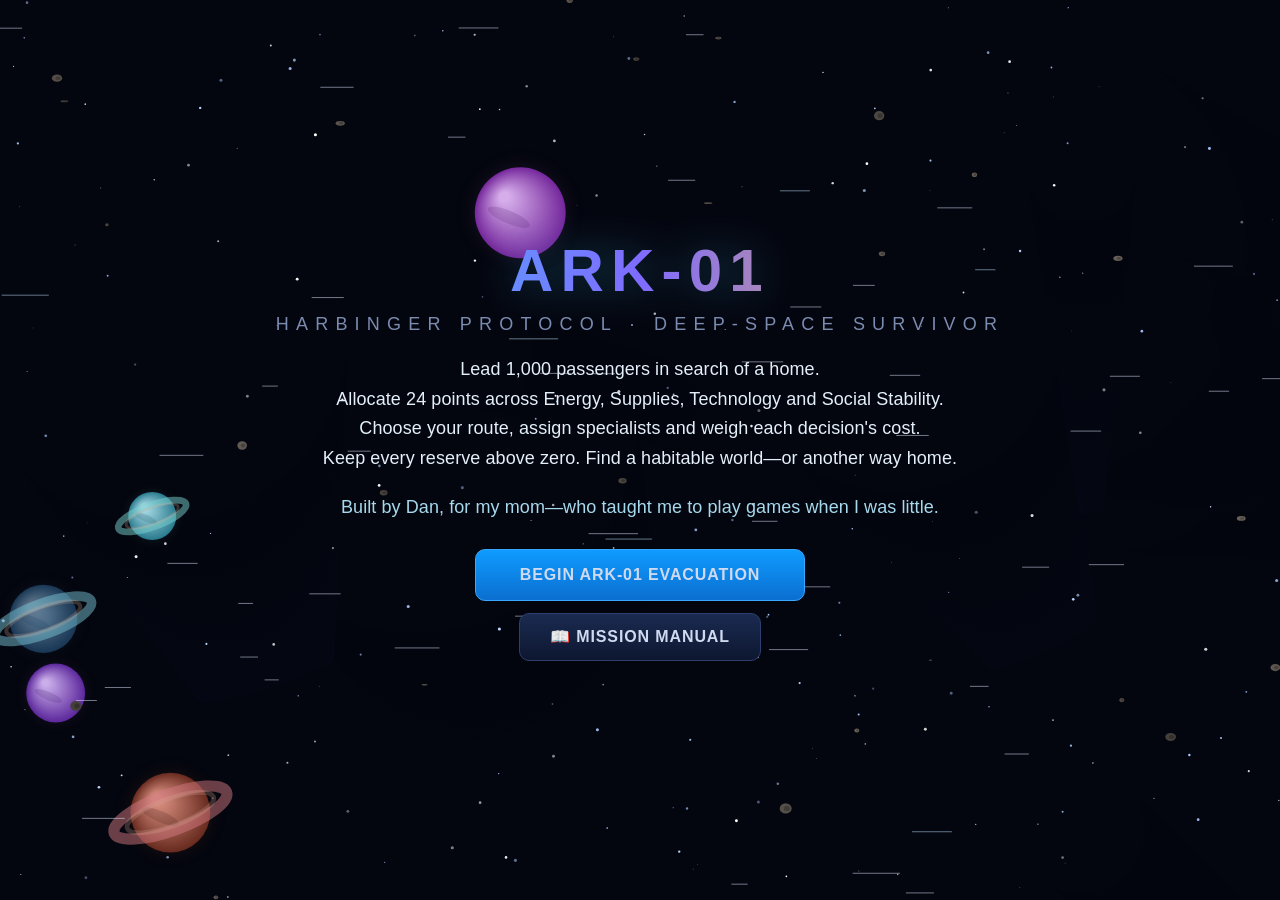
==== commit e7be839d: "Add files via upload Update ARK-01 to latest version" ====
--- a/index.html
+++ b/index.html
@@ -1,6 +1,7 @@
 <!DOCTYPE html>
 <html lang="en">
 <head>
+<script src="voices.js"></script>
 <meta charset="UTF-8">
 <meta name="viewport" content="width=device-width, initial-scale=1.0">
 <title>V41.6 · ARK-01 · Harbinger Protocol</title>
@@ -1253,12 +1254,13 @@
   <div class="fade-in">
     <div class="title-big">ARK-01</div>
     <div class="subtitle">HARBINGER PROTOCOL · DEEP-SPACE SURVIVOR</div>
-    <div class="tagline" style="font-size:max(16px, min(2.6vw,19px)); color:var(--txt); margin-top:22px; max-width:820px; line-height:1.9;">
-      Earth's resources are exhausted. Three survivors carry the last complete archive of terrestrial DNA aboard <strong style="color:#7fd8ff">ARK-01</strong>.<br>
-      Before launch, you must divide only <strong style="color:#f6b93b">24 strategic units</strong> across <strong style="color:#7fd8ff">four civilization reserves</strong>.<br>
-      Your highest priority will become the ark's advantage. Your lowest will become its first emergency.<br>
-      Build the ship. Cross the unknown. Find life a new home.
+    <div class="tagline title-rules413">
+      Lead 1,000 passengers in search of a home.<br>
+      Allocate 24 points across Energy, Supplies, Technology and Social Stability.<br>
+      Choose your route, assign specialists and weigh each decision's cost.<br>
+      Keep every reserve above zero. Find a habitable world—or another way home.
     </div>
+    <p class="dedication413">Built by Dan, for my mom—who taught me to play games when I was little.</p>
     <div style="margin-top:28px;"><button class="btn primary" id="btnStart" style="font-size:18px;padding:15px 44px;">🚨 Open Civilization Loadout · PROTOCOL 01</button></div>
     <div style="margin-top:12px;"><button class="btn" id="btnHelpOpen" style="font-size:16px;">📖 Mission Manual</button></div>
   </div>
@@ -3484,18 +3486,24 @@
   function sound(n,x){try{const a=initSound();if(a&&a.setSfxVolume)a.setSfxVolume(sfxVolume);sfx(n,x)}catch(e){}}
   let speechQueue=Promise.resolve(),speechToken=0,pendingVoiceTransition=null,voiceRelease=null,voiceScope='',autoVoiceTurn=0;
   function currentVoiceScope(){return [J?.phase,J?.activeRouteLabel,J?.hiddenTargetStage,J?.alienConflict?.stage,J?.scFinale?.kind].join('|')}
-  function voiceChannel(text,requested='auto'){if(requested!=='auto')return requested;return (++autoVoiceTurn%3===0)?'female':'male'}
-  function pickVoice(channel,voices){
-    const english=voices.filter(x=>/^en(-|_)/i.test(x.lang));
-    const v13Primary=voices.find(x=>/^en(-|_)/i.test(x.lang)&&/zira|samantha|google|microsoft/i.test(x.name))||voices.find(x=>/^en(-|_)/i.test(x.lang));
-    if(channel==='female')return english.find(x=>x!==v13Primary&&/samantha|victoria|karen|zira|aria|jenny|susan|female/i.test(x.name))||english.find(x=>x!==v13Primary)||v13Primary||voices[0];
-    return v13Primary||voices[0]
-  }
+  function voiceChannel(text,requested='auto'){
+    if(!window.ARKVoices.isEdge){
+      const explicit=window.ARKVoices.characterChannel(requested);
+      if(explicit)return explicit;
+      if(requested==='captain')return J?.captain==='elena'?'female':'male';
+      const speaker=String(text).match(/^\s*(Elena|Alex|Marcus)(?:\s+(?:Voss|Chen|Reed))?\s*[:：]/i);
+      if(speaker)return window.ARKVoices.characterChannel(speaker[1]);
+      if(requested==='auto')return /\b(scan\w*|sensor\w*|repair\w*|calibrat\w*|reactor|power core|bio-dome|install\w*|engineer\w*|oxygen|energy|supplies|technolog\w*|shield\w*|strike|reposition\w*|extract\w*|mining|mineral\w*|test\w*|sampl\w*|radiation|protocol\w*|allocat\w*|resource\w*|reserve\w*|system\w*|fault\w*|leak\w*|breach\w*|warning|critical|emergency|signal\w*|radar|array|navigation|route|vector|orbit\w*|trajectory|autopilot|propulsion|engines?|deploy\w*|assign\w*|specialist\w*|assessment|analysis|analy[sz]\w*|data|research|scientific|experiment\w*|atmospher\w*|biolog\w*|geolog\w*|terrain|contamination|filtration|scrubber\w*|life.support|habitat|configuration|command|tactic\w*|combat|defensive|counterattack|target|coordinates|diagnostic\w*|stabili[sz]\w*)\b/i.test(text)?'male':'female';
+    }
+    if(requested!=='auto')return requested;
+    return (++autoVoiceTurn%5===0)?'female':'male';
+  }
+  function pickVoice(channel,voices){return window.ARKVoices.choose(voices,channel)}
   const V13_VOICE={lang:'en-US',rate:.96,pitch:.88,volume:.72};
   function gameVoiceLine(text){const s=String(text).replace(/^CAPTAIN LINE:\s*/i,'').replace(/\bMorale\b/gi,'social stability').trim();if(/Primary systems online.*ready for departure.*search for a new home/i.test(s))return 'Primary systems online... ARK zero one, depart.';if(/Planetary scan complete.*surface/i.test(s))return 'Scan complete. Deploy surface specialist.';if(/Captain .* doctrine succeeded/i.test(s))return 'Core crew response successful.';if(/Decision accepted.*consequences/i.test(s))return 'Decision confirmed.';if(/specialist mismatch/i.test(s))return 'Specialist mismatch. Reassign crew.';if(/new earth found.*mission complete/i.test(s))return 'Habitable world confirmed... New Earth found.';return s}
   function voiceMood(text){const t=String(text).toLowerCase();if(/mission failed|collapse|depleted|lost|unsuitable|cannot support human settlement/.test(t))return 'failure';if(/warning|critical|emergency|impact|breach|leak|failure|failed|immediate|no response|risk/.test(t))return 'emergency';if(/new earth|habitable world|mission complete/.test(t))return 'triumph';if(/complete|completed|confirmed|installed|secured|online|repaired|restored|recovered|successful|locked/.test(t))return 'success';return 'command'}
   function voiceCue(mood){if(mood==='emergency'||mood==='failure')sound('bad');else if(mood==='success'||mood==='triumph')sound('good')}
-  function speakOnce(text,channel='auto',performance={}){return new Promise(resolve=>{try{if(!voiceEnabled||!('speechSynthesis' in window)||!text)return resolve();const c=voiceChannel(text,channel),spoken=gameVoiceLine(text),mood=voiceMood(spoken),u=new SpeechSynthesisUtterance(spoken);u.lang=V13_VOICE.lang;u.rate=c==='female'?1.01:mood==='emergency'?1.17:mood==='triumph'?.89:mood==='failure'?.86:mood==='success'?1.02:V13_VOICE.rate;u.pitch=c==='female'?1.02:mood==='emergency'?.74:mood==='triumph'?.84:mood==='failure'?.8:mood==='success'?.9:V13_VOICE.pitch;u.volume=Math.min(1,voiceVolume*((mood==='emergency'||mood==='triumph')?1.22:1));const v=pickVoice(c,window.speechSynthesis.getVoices());if(v)u.voice=v;if(performance.rate!==undefined)u.rate=performance.rate;if(performance.pitch!==undefined)u.pitch=performance.pitch;if(performance.volume!==undefined)u.volume=Math.min(1,voiceVolume*performance.volume);if(performance.cue!==false)voiceCue(mood);let finished=false,watchdog;const done=()=>{if(finished)return;finished=true;clearTimeout(watchdog);if(voiceRelease===done)voiceRelease=null;resolve()};voiceRelease=done;u.onend=done;u.onerror=done;window.speechSynthesis.speak(u);watchdog=setTimeout(done,Math.max(4000,Math.min(45000,spoken.length*125)))}catch(e){resolve()}})}
+  function speakOnce(text,channel='auto',performance={}){return new Promise(resolve=>{try{if(!voiceEnabled||!('speechSynthesis' in window)||!text)return resolve();const c=voiceChannel(text,channel),spoken=gameVoiceLine(text),mood=voiceMood(spoken),u=new SpeechSynthesisUtterance(spoken);u.lang=V13_VOICE.lang;u.rate=c==='female'?1.01:mood==='emergency'?1.17:mood==='triumph'?.89:mood==='failure'?.86:mood==='success'?1.02:V13_VOICE.rate;u.pitch=c==='female'?1.02:mood==='emergency'?.74:mood==='triumph'?.84:mood==='failure'?.8:mood==='success'?.9:V13_VOICE.pitch;u.volume=Math.min(1,voiceVolume*((mood==='emergency'||mood==='triumph')?1.22:1));const v=pickVoice(c,window.speechSynthesis.getVoices());if(!v)return resolve();u.voice=v;if(performance.rate!==undefined)u.rate=performance.rate;if(performance.pitch!==undefined)u.pitch=performance.pitch;if(performance.volume!==undefined)u.volume=Math.min(1,voiceVolume*performance.volume);if(performance.cue!==false)voiceCue(mood);let finished=false,watchdog;const done=()=>{if(finished)return;finished=true;clearTimeout(watchdog);if(voiceRelease===done)voiceRelease=null;resolve()};voiceRelease=done;u.onend=done;u.onerror=done;window.speechSynthesis.speak(u);watchdog=setTimeout(done,Math.max(4000,Math.min(45000,spoken.length*125)))}catch(e){resolve()}})}
   function voice(text,channel='auto'){const token=speechToken,scope=currentVoiceScope();voiceScope=scope;speechQueue=speechQueue.then(()=>{if(token!==speechToken||scope!==currentVoiceScope())return;return speakOnce(text,channel)});return speechQueue}
   function stopInformationalVoice(){speechToken++;pendingVoiceTransition=null;if('speechSynthesis' in window)window.speechSynthesis.cancel();if(voiceRelease)voiceRelease();speechQueue=Promise.resolve();voiceScope=''}
   function voiceThen(text,next,channel='auto'){const token=++speechToken;return voice(text,channel).then(()=>{if(token!==speechToken||!next)return;if(gamePaused){pendingVoiceTransition=next;return}next()})}
@@ -3883,7 +3891,7 @@
   }
   window.startPrelude=startEthicsOpening;
   window.finishPrelude=coreFinishPrelude;
-  window.addEventListener('load',()=>{const a=document.getElementById('btnStart'),b=document.getElementById('btnLaunch');if(a){a.onclick=startEthicsOpening;a.textContent='BEGIN ARK-01 EVACUATION'}if(b)b.onclick=coreFinishPrelude;setTimeout(()=>{if(!document.getElementById('ethicsOverlay')&&!document.querySelector('.escape-shell'))startEthicsOpening()},80)});
+  window.addEventListener('load',()=>{const a=document.getElementById('btnStart'),b=document.getElementById('btnLaunch');if(a){a.onclick=startEthicsOpening;a.textContent='BEGIN ARK-01 EVACUATION'}if(b)b.onclick=coreFinishPrelude});
   /* V10 overrides · one continuous search / assess / extract / depart loop */
   function skillName(k){return k==='engineering'?'ENGINEERING':k==='life'?'LIFE SUPPORT':'NAVIGATION'}
   function changeSkill(k,d){J.skills[k]=Math.max(0,Math.min(5,(J.skills[k]||0)+d));return `${skillName(k)} ${d>0?'+':''}${d}`}
@@ -4290,7 +4298,7 @@
   }
   function performSurfaceAction(kind){const s=J.surface;if(!s||s.actions[kind])return;const base={atmosphere:5,radiation:5}[kind]||0,cost=Math.max(0,base-(J.technology>=70?2:0)+(J.morale<=30&&base?2:0));if(cost&&J.energy<=cost)return toast('Not enough energy.',true);if(cost)J.energy-=cost;if(J.morale<=30)J.supplies=cap100(J.supplies-2);if(kind==='atmosphere'){s.known.atmosphere=s.known.temperature=true;s.last='Atmosphere and temperature verified.'}if(kind==='sample'){s.known.water=s.known.mineral=true;J.supplies=cap100(J.supplies+8);s.last='Water and soil analyzed · Supplies +0.8.'}if(kind==='radiation'){s.known.radiation=true;s.last='Radiation safety mapped.'}if(kind==='terrain'){s.known.terrain=true;s.last='Settlement load paths confirmed.'}if(kind==='threat'){s.known.bioRisk=true;s.last=s.bioRisk>60?'Biological threat confirmed.':'No civilization-threatening biological activity.'}s.actions[kind]=true;const techGain=3+(J.morale>=70?5:0)+(J.captain==='marcus'?2:0);J.technology=cap100(J.technology+techGain);recalcSettlementScore();sound('good');const n=Object.values(s.actions).filter(Boolean).length;if(n===5){s.complete=true;s.known.mineral=true;J.morale=cap100(J.morale+8);s.last+=' All required tests complete.';toast('HABITABILITY REPORT READY')}else toast(`${n} / 5 SURFACE TESTS COMPLETE`);renderSimple();voice(n===5?'Objective completed. Compile the habitability report.':'Field test complete. Continue the assessment.')}
   function finalCaptainLine(){if(J.captain==='elena')return 'Protect the people first. The settlement can grow only if we survive the landing.';if(J.captain==='alex')return 'Give me one stable power channel. I can force the scrubbers online.';return 'The anomaly has a pattern. Technology can reveal the clean descent window.'}
-  function beginFinalCrisis(){J.phase='finalCrisis';J.finalRemaining=15;J.finalTimerToken=(J.finalTimerToken||0)+1;J.finalResult=null;J.outcomeLocked=false;addJourneyLog(`${candidateLabel()} · high habitability potential · atmospheric toxin detected`);setMissionCheckpoint(`FINAL MISSION · ${candidateLabel()} ATMOSPHERIC ANOMALY`);sound('bad');renderSimple();tickFinalWindow(J.finalTimerToken);voice(finalCaptainLine())}
+  function beginFinalCrisis(){J.phase='finalCrisis';J.finalRemaining=15;J.finalTimerToken=(J.finalTimerToken||0)+1;J.finalResult=null;J.outcomeLocked=false;addJourneyLog(`${candidateLabel()} · high habitability potential · atmospheric toxin detected`);setMissionCheckpoint(`FINAL MISSION · ${candidateLabel()} ATMOSPHERIC ANOMALY`);sound('bad');renderSimple();tickFinalWindow(J.finalTimerToken);voice(finalCaptainLine(),window.ARKVoices.isEdge?'auto':J.captain||'male')}
   function tickFinalWindow(token){if(J.phase!=='finalCrisis'||token!==J.finalTimerToken)return;scheduleGame(()=>{if(J.phase!=='finalCrisis'||token!==J.finalTimerToken)return;J.finalRemaining=Math.max(0,J.finalRemaining-1);if(J.finalRemaining===0)return resolveFinalCrisis(-1);renderSimple();tickFinalWindow(token)},1000)}
   function finalCrisisIntel(){const c=crew[J.captain],opts=[
     {key:'technology',need:55,name:'PRECISION TOXIN MODEL',copy:'Use high-resolution science to isolate the compound · Technology −2.0 · Energy −0.5.'},
@@ -4399,7 +4407,7 @@
   function beginFinalCrisis(){
     J.finalAnomaly=J.finalAnomaly||['ATMOSPHERIC TOXIN','RADIATION CASCADE','BIOLOGICAL CONTAMINATION'][Math.floor(Math.random()*3)];
     J.phase='finalCrisis';J.finalRemaining=15;J.finalTimerToken=(J.finalTimerToken||0)+1;J.finalResult=null;J.outcomeLocked=false;
-    addJourneyLog(`${candidateLabel()} · high potential · ${J.finalAnomaly.toLowerCase()} detected`);setMissionCheckpoint(`FINAL MISSION · ${candidateLabel()} ${J.finalAnomaly}`);sound('bad');renderSimple();tickFinalWindow(J.finalTimerToken);voice(finalCaptainLine())
+    addJourneyLog(`${candidateLabel()} · high potential · ${J.finalAnomaly.toLowerCase()} detected`);setMissionCheckpoint(`FINAL MISSION · ${candidateLabel()} ${J.finalAnomaly}`);sound('bad');renderSimple();tickFinalWindow(J.finalTimerToken);voice(finalCaptainLine(),window.ARKVoices.isEdge?'auto':J.captain||'male')
   }
   function finalCrisisPlans(){
     return [
@@ -5297,7 +5305,7 @@
       addJourneyLog(kind+' · '+J.endingReason);renderResources();
       const snap=J.finalStateSnapshot,p=v27LoadProfile();p.endings=p.endings||{};p.endings[kind]=true;p.runs=(p.runs||0)+1;if(!failed)p.wins=(p.wins||0)+1;v27SaveProfile(p);
       const successCount=['NEW_EARTH','OLD_EARTH'].filter(k=>p.endings[k]).length;
-      layer.innerHTML=`<div class="sc-image ${failed?'dark':'renewal'}"><img src="${path+(old?'earth-second-chance.png':failed?'ark01-deep-space.webp':shots[1][0])}" alt="${kind}"><div class="sc-shade"></div><span class="sc-kicker">FINAL DESTINATION · ${scEsc(snap.currentLocation)}</span></div><div class="sc-caption sc-summary"><span class="sc-step">SUCCESSFUL ENDINGS FOUND ${successCount} / 2</span><h2>${old?'OLD EARTH · A SECOND CHANCE':failed?'MISSION FAILED':alien?'ALIEN FIRST CONTACT':'NEW EARTH FOUND'}</h2><p>${scEsc(snap.endingReason)}</p><div class="sc-resources">${[['ENERGY',snap.energy],['SUPPLIES',snap.supplies],['TECHNOLOGY',snap.technology],['SOCIAL STABILITY',snap.socialStability]].map(([name,n])=>`<span>${name}<b>${displayResource(n)} / 10</b></span>`).join('')}</div><p class="sc-review">${failed?'Next journey: protect '+String(reason).split(' DEPLETED')[0].toLowerCase()+' before committing costly actions.':old?'Three rejected worlds led us back to our responsibility. A second chance is a promise to care.':'Your choices preserved the reserves that brought these families to a new world.'}</p><button id="scAgain" class="action-btn primary-action">${failed?'RESTART MISSION':'PLAY ANOTHER JOURNEY'}</button></div>`;
+      layer.innerHTML=`<div class="sc-image ${failed?'dark':'renewal'}"><img src="${path+(old?'earth-second-chance.png':failed?'ark01-deep-space.webp':shots[1][0])}" alt="${kind}"><div class="sc-shade"></div><span class="sc-kicker">FINAL DESTINATION · ${scEsc(snap.currentLocation)}</span></div><div class="sc-caption sc-summary"><span class="sc-step">END OF MISSION · SUCCESSFUL ENDINGS FOUND ${successCount} / 2</span><h2>${old?'MISSION COMPLETE · EARTH — A SECOND CHANCE':failed?'MISSION FAILED':alien?'FINAL OUTCOME · ALIEN FIRST CONTACT':'MISSION COMPLETE · NEW EARTH FOUND'}</h2><p>${scEsc(snap.endingReason)}</p><div class="sc-resources">${[['ENERGY',snap.energy],['SUPPLIES',snap.supplies],['TECHNOLOGY',snap.technology],['SOCIAL STABILITY',snap.socialStability]].map(([name,n])=>`<span>${name}<b>${displayResource(n)} / 10</b></span>`).join('')}</div><p class="sc-review">${failed?'Next journey: protect '+String(reason).split(' DEPLETED')[0].toLowerCase()+' before committing costly actions.':old?'Three rejected worlds led us back to our responsibility. A second chance is a promise to care.':'Your choices preserved the reserves that brought these families to a new world.'}</p><button id="scAgain" class="action-btn primary-action">${failed?'RESTART MISSION':'PLAY ANOTHER JOURNEY'}</button></div>`;
       document.getElementById('scAgain').onclick=()=>{stopInformationalVoice();location.reload()};
     }
     if(old){
--- a/readability.css
+++ b/readability.css
@@ -205,3 +205,9 @@
 #simpleScene .recovery-dock .expedition-crew{gap:12px!important}
 #simpleScene .recovery-dock .expedition-crew button{height:auto!important;padding:10px!important}
 @media(max-width:700px){#simpleScene .recovery-dock .recovery-options{grid-template-columns:repeat(2,minmax(0,1fr))!important}}
+
+/* V41.13 persistent title screen */
+#scr-title .title-rules413{font-size:18px;line-height:1.65;max-width:880px;margin:20px auto;color:#e4eff9}
+#scr-title .dedication413{font-size:18px;line-height:1.5;color:#a7d9ed;max-width:850px;margin:20px auto}
+#scr-title .title-big{font-size:clamp(32px,5vw,60px)!important}
+#scr-title .subtitle{font-size:18px!important}
